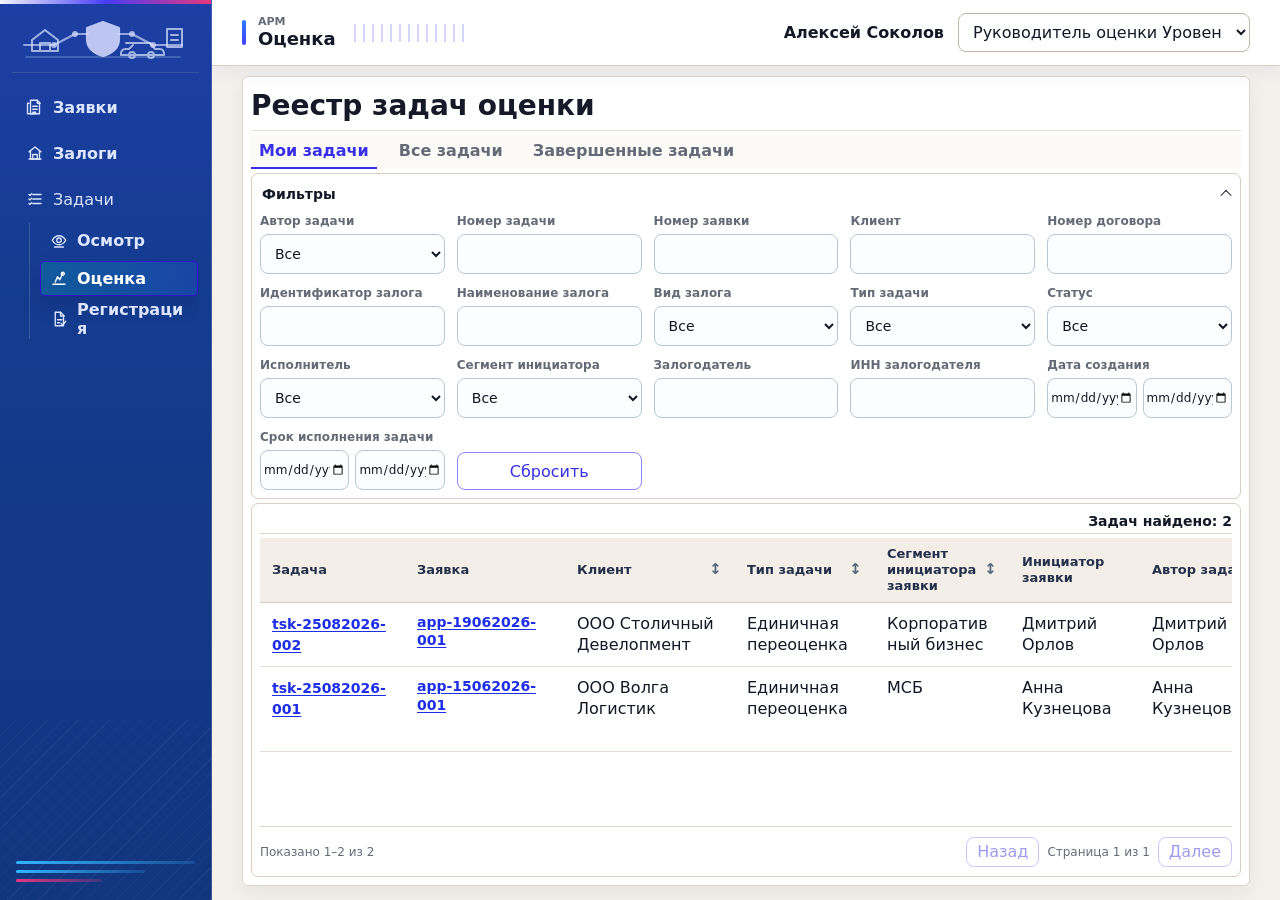
==== Залоговый_модуль/index.html @ 3cc3330a "Update published prototype to current local build" ====
<!doctype html>
<html lang="ru">
<head>
<meta charset="UTF-8">
<meta name="viewport" content="width=device-width, initial-scale=1.0">
<title>Залоговый модуль</title>
<style>
:root {
  --bg: #f4f7fb;
  --surface: #ffffff;
  --surface-soft: #f8fafc;
  --line: #d9e0e7;
  --line-strong: #b8c2cc;
  --text: #172033;
  --muted: #64748b;
  --blue: #2563eb;
  --blue-soft: #dbeafe;
  --green: #15803d;
  --green-soft: #dcfce7;
  --amber: #b45309;
  --amber-soft: #fef3c7;
  --red: #b91c1c;
  --red-soft: #fee2e2;
  --violet: #6d28d9;
  --cyan: #0ea5e9;
  --shadow: 0 10px 24px rgba(15, 23, 42, 0.08);
  font-family: Inter, ui-sans-serif, system-ui, -apple-system, BlinkMacSystemFont, "Segoe UI", sans-serif;
  color: var(--text);
  background: var(--bg);
}

* {
  box-sizing: border-box;
}

body {
  margin: 0;
  min-width: 320px;
  overflow-x: hidden;
  background: var(--bg);
}

button,
input,
select,
textarea {
  font: inherit;
}

button {
  cursor: pointer;
}

.app-shell {
  min-height: 100vh;
}

.topbar {
  position: sticky;
  top: 0;
  z-index: 20;
  display: grid;
  grid-template-columns: minmax(260px, 320px) minmax(320px, 1fr) auto;
  gap: 20px;
  align-items: center;
  min-height: 68px;
  padding: 10px 28px;
  background: var(--surface);
  border-bottom: 1px solid var(--line);
}

.brand {
  display: flex;
  gap: 12px;
  align-items: center;
  padding: 0;
  color: var(--text);
  text-align: left;
  background: transparent;
  border: 0;
}

.brand-mark {
  display: grid;
  width: 40px;
  height: 40px;
  place-items: center;
  color: #fff;
  background: linear-gradient(135deg, #1d4ed8, #2563eb);
  border-radius: 8px;
  font-weight: 800;
}

.brand strong,
.brand small {
  display: block;
}

.brand small,
.hint,
small {
  color: var(--muted);
}

.quick-search {
  display: grid;
  grid-template-columns: minmax(240px, 1fr) auto;
  gap: 8px;
}

.role-box {
  display: flex;
  gap: 10px;
  align-items: center;
  justify-content: flex-end;
}

.role-user {
  max-width: 220px;
  overflow: hidden;
  color: var(--muted);
  text-overflow: ellipsis;
  white-space: nowrap;
}

.main-nav {
  position: sticky;
  top: 68px;
  z-index: 15;
  display: flex;
  gap: 6px;
  padding: 8px 28px;
  overflow-x: auto;
  background: #eef2f6;
  border-bottom: 1px solid var(--line);
}

.main-nav button,
.tabs button,
.breadcrumbs button,
.login-links button,
.link {
  color: var(--muted);
  background: transparent;
  border: 0;
}

.main-nav button {
  min-height: 36px;
  padding: 0 14px;
  border-radius: 8px;
}

.main-nav button.active,
.tabs button.active {
  color: var(--blue);
  background: var(--blue-soft);
}

.main {
  width: min(100%, 1680px);
  margin: 0 auto;
  padding: 18px 28px 48px;
}

.breadcrumbs {
  display: flex;
  gap: 8px;
  align-items: center;
  margin-bottom: 12px;
  color: var(--muted);
  font-size: 13px;
}

.page-header {
  display: flex;
  gap: 16px;
  align-items: flex-start;
  justify-content: space-between;
  margin-bottom: 18px;
}

.page-header h1 {
  margin: 0 0 4px;
  font-size: 26px;
  letter-spacing: 0;
}

.page-header p {
  max-width: 780px;
  margin: 0;
  color: var(--muted);
}

.header-actions,
.inline-actions,
.row-actions {
  display: flex;
  flex-wrap: wrap;
  gap: 8px;
  align-items: center;
  justify-content: flex-end;
}

.btn {
  min-height: 36px;
  padding: 8px 12px;
  color: var(--text);
  background: var(--surface);
  border: 1px solid var(--line-strong);
  border-radius: 8px;
}

.btn:hover,
.main-nav button:hover,
.tabs button:hover,
button.kpi-card:hover,
.legend-list button:hover,
.bar-row:hover {
  border-color: var(--blue);
  box-shadow: 0 0 0 3px rgba(37, 99, 235, 0.12);
}

.btn-primary {
  color: #fff;
  background: var(--blue);
  border-color: var(--blue);
}

.btn-secondary {
  background: var(--surface-soft);
}

.btn-small {
  min-height: 30px;
  padding: 5px 8px;
  font-size: 13px;
}

input,
select,
textarea {
  width: 100%;
  min-height: 36px;
  padding: 8px 10px;
  color: var(--text);
  background: var(--surface);
  border: 1px solid var(--line-strong);
  border-radius: 8px;
}

textarea {
  min-height: 96px;
  resize: vertical;
}

label {
  display: grid;
  gap: 6px;
  color: var(--muted);
  font-size: 13px;
}

label input,
label select,
label textarea {
  color: var(--text);
  font-size: 14px;
}

.panel,
.login-card,
.object-hero,
.mobile-card,
.print-preview,
.error-state,
.empty-state.large,
.success-state {
  background: var(--surface);
  border: 1px solid var(--line);
  border-radius: 8px;
  box-shadow: var(--shadow);
}

.panel {
  padding: 18px;
  margin-bottom: 16px;
}

.panel h2,
.integration-card h2,
.mobile-card h1,
.print-preview h2 {
  margin: 0 0 12px;
  font-size: 18px;
  letter-spacing: 0;
}

.panel h3 {
  margin: 18px 0 10px;
}

.panel-title,
.card-head,
.modal-head {
  display: flex;
  gap: 12px;
  align-items: flex-start;
  justify-content: space-between;
}

.panel-title h2,
.card-head h2,
.modal-head h2 {
  margin: 0;
}

.tabs {
  display: flex;
  gap: 6px;
  margin-bottom: 16px;
  overflow-x: auto;
}

.tabs.wrap {
  flex-wrap: wrap;
  overflow: visible;
}

.tabs button {
  min-height: 36px;
  padding: 8px 12px;
  white-space: nowrap;
  border: 1px solid var(--line);
  border-radius: 8px;
}

.registry-tabs {
  display: grid;
  grid-template-columns: repeat(3, minmax(0, 1fr));
  gap: 10px;
  margin: 0 0 16px;
}

.registry-tabs button {
  display: grid;
  grid-template-columns: minmax(0, 1fr) auto;
  gap: 3px 10px;
  align-items: center;
  min-height: 64px;
  padding: 12px 14px;
  text-align: left;
  background: var(--surface);
}

.registry-tabs button span {
  color: var(--text);
  font-weight: 700;
}

.registry-tabs button small {
  grid-column: 1;
  overflow: hidden;
  text-overflow: ellipsis;
  white-space: nowrap;
}

.registry-tabs button strong {
  grid-row: 1 / span 2;
  grid-column: 2;
  min-width: 34px;
  padding: 4px 8px;
  color: var(--accent-dark);
  text-align: center;
  background: var(--accent-soft);
  border-radius: 999px;
}

.filter-grid,
.form-grid {
  display: grid;
  grid-template-columns: repeat(4, minmax(160px, 1fr));
  gap: 10px;
}

.kpi-grid {
  display: grid;
  grid-template-columns: repeat(5, minmax(160px, 1fr));
  gap: 12px;
  margin-bottom: 16px;
}

.kpi-card {
  display: grid;
  gap: 6px;
  min-height: 86px;
  padding: 14px;
  text-align: left;
  background: var(--surface);
  border: 1px solid var(--line);
  border-radius: 8px;
}

.kpi-card span {
  color: var(--muted);
}

.kpi-card strong {
  font-size: 20px;
  line-height: 1.2;
  overflow-wrap: anywhere;
  letter-spacing: 0;
}

.kpi-card.info {
  border-left: 4px solid var(--blue);
}

.kpi-card.warn {
  border-left: 4px solid var(--amber);
}

.kpi-card.danger {
  border-left: 4px solid var(--red);
}

.registry-kpi-grid {
  margin-bottom: 16px;
}

.registry-analytics {
  margin-bottom: 16px;
  align-items: start;
}

.registry-analytics.equal-height-analytics {
  align-items: stretch;
}

.registry-analytics.equal-height-analytics .chart-panel {
  height: 100%;
}

.kpi-card.active,
.legend-list button.active,
.bar-row.active {
  border-color: var(--accent, var(--blue));
  background: #eff6ff;
  box-shadow: 0 0 0 3px rgba(37, 99, 235, 0.12);
}

.chart-panel .panel-title {
  margin-bottom: 14px;
}

.analytics-grid,
.grid-2,
.integration-grid {
  display: grid;
  grid-template-columns: repeat(2, minmax(0, 1fr));
  gap: 16px;
}

.contract-card-info-grid {
  grid-template-columns: minmax(300px, 0.72fr) minmax(640px, 1.28fr);
}

.contract-card-info-grid > .panel {
  min-width: 0;
}

.contract-participants-panel table {
  min-width: 0;
  table-layout: fixed;
  width: 100%;
}

.contract-participants-panel th,
.contract-participants-panel td {
  padding-right: 10px;
  padding-left: 10px;
  overflow-wrap: anywhere;
}

.contract-participants-panel th:nth-child(1),
.contract-participants-panel td:nth-child(1) {
  width: 16%;
}

.contract-participants-panel th:nth-child(2),
.contract-participants-panel td:nth-child(2) {
  width: 27%;
}

.contract-participants-panel th:nth-child(3),
.contract-participants-panel td:nth-child(3) {
  width: 14%;
}

.contract-participants-panel th:nth-child(4),
.contract-participants-panel td:nth-child(4) {
  width: 18%;
}

.contract-participants-panel th:nth-child(5),
.contract-participants-panel td:nth-child(5) {
  width: 25%;
}

.contract-linked-collaterals-table {
  min-width: 0;
  table-layout: fixed;
}

.contract-linked-collaterals-table th,
.contract-linked-collaterals-table td {
  padding-right: 10px;
  padding-left: 10px;
  overflow-wrap: anywhere;
}

.contract-linked-collaterals-table th:nth-child(1),
.contract-linked-collaterals-table td:nth-child(1) {
  width: 7%;
}

.contract-linked-collaterals-table th:nth-child(2),
.contract-linked-collaterals-table td:nth-child(2) {
  width: 11%;
}

.contract-linked-collaterals-table th:nth-child(3),
.contract-linked-collaterals-table td:nth-child(3) {
  width: 23%;
}

.contract-linked-collaterals-table th:nth-child(4),
.contract-linked-collaterals-table td:nth-child(4) {
  width: 15%;
}

.contract-linked-collaterals-table th:nth-child(5),
.contract-linked-collaterals-table td:nth-child(5),
.contract-linked-collaterals-table th:nth-child(6),
.contract-linked-collaterals-table td:nth-child(6),
.contract-linked-collaterals-table th:nth-child(7),
.contract-linked-collaterals-table td:nth-child(7) {
  width: 12%;
}

.contract-linked-collaterals-table th:nth-child(8),
.contract-linked-collaterals-table td:nth-child(8) {
  width: 8%;
}

.integration-grid {
  grid-template-columns: repeat(3, minmax(280px, 1fr));
}

.chart-panel {
  min-height: 280px;
}

.compact-bar-panel,
.compact-donut-panel {
  min-height: 216px;
}

.donut-row {
  display: grid;
  grid-template-columns: 150px 1fr;
  gap: 18px;
  align-items: center;
}

.donut {
  display: grid;
  width: 146px;
  height: 146px;
  place-items: center;
  border-radius: 50%;
}

.donut span {
  display: grid;
  width: 82px;
  height: 82px;
  place-items: center;
  background: var(--surface);
  border-radius: 50%;
  font-weight: 800;
  padding: 6px;
  text-align: center;
  font-size: 13px;
  line-height: 1.15;
}

.legend-list,
.bar-list,
.doc-list,
.check-list,
.photo-wizard,
.mobile-list {
  display: grid;
  gap: 8px;
}

.legend-list button,
.bar-row,
.doc-row,
.photo-step,
.event-line,
.comment {
  display: grid;
  grid-template-columns: auto 1fr auto;
  gap: 10px;
  align-items: center;
  padding: 10px;
  text-align: left;
  background: var(--surface-soft);
  border: 1px solid var(--line);
  border-radius: 8px;
}

.legend-list i {
  width: 10px;
  height: 10px;
  border-radius: 50%;
}

.bar-row {
  grid-template-columns: 150px 1fr 64px;
  width: 100%;
}

.compact-bar-panel .bar-list {
  gap: 5px;
}

.compact-bar-panel .bar-row {
  grid-template-columns: minmax(150px, .85fr) 1fr auto;
  min-height: 30px;
  padding: 5px 8px;
  gap: 8px;
}

.compact-bar-panel .bar-row strong {
  min-width: 112px;
  text-align: right;
  white-space: nowrap;
}

.bar-row div {
  height: 10px;
  overflow: hidden;
  background: #e2e8f0;
  border-radius: 999px;
}

.bar-row i {
  display: block;
  height: 100%;
  background: linear-gradient(90deg, var(--cyan), var(--blue));
  border-radius: 999px;
}

.compact-donut-panel .panel-title {
  margin-bottom: 10px;
}

.compact-donut-panel .donut-row {
  grid-template-columns: 112px 1fr;
  gap: 14px;
}

.compact-donut-panel .donut {
  width: 108px;
  height: 108px;
}

.compact-donut-panel .donut span {
  width: 62px;
  height: 62px;
  font-size: 12px;
}

.compact-donut-panel .legend-list {
  grid-template-columns: repeat(2, minmax(0, 1fr));
  gap: 6px;
}

.compact-donut-panel .legend-list button {
  min-height: 32px;
  padding: 6px 8px;
  gap: 6px;
}

.compact-donut-panel .legend-list span {
  min-width: 0;
  line-height: 1.15;
}

.compact-donut-panel .legend-list strong {
  white-space: nowrap;
}

.collateral-control-panel {
  min-height: 280px;
}

.collateral-control-grid {
  display: grid;
  gap: 8px;
}

.collateral-control-head,
.collateral-control-row {
  display: grid;
  grid-template-columns: minmax(154px, .95fr) minmax(128px, .8fr) minmax(224px, 1.35fr);
  gap: 10px;
  align-items: center;
}

.collateral-control-head {
  padding: 0 10px;
  color: var(--muted);
  font-size: 11px;
  font-weight: 700;
}

.collateral-control-head span {
  min-width: 0;
  overflow-wrap: anywhere;
}

.collateral-control-row {
  width: 100%;
  min-height: 56px;
  padding: 8px 10px;
  color: var(--text);
  text-align: left;
  background: var(--surface-soft);
  border: 1px solid var(--line);
  border-radius: 8px;
}

.collateral-control-row:hover,
.collateral-control-row.active {
  border-color: var(--cyan);
  box-shadow: 0 0 0 3px rgba(8, 145, 178, 0.12);
}

.collateral-control-row.active {
  background: #ecfeff;
}

.collateral-control-type,
.collateral-control-value {
  display: grid;
  min-width: 0;
  gap: 3px;
}

.collateral-control-type strong,
.collateral-control-value strong {
  overflow-wrap: anywhere;
}

.collateral-control-type small,
.collateral-control-metric small {
  color: var(--muted);
  font-size: 11px;
}

.collateral-control-signals {
  display: grid;
  min-width: 0;
  grid-template-columns: repeat(4, minmax(46px, 1fr));
  gap: 6px;
}

.collateral-control-bar {
  height: 8px;
  overflow: hidden;
  background: #e2e8f0;
  border-radius: 999px;
}

.collateral-control-bar i {
  display: block;
  height: 100%;
  background: linear-gradient(90deg, var(--cyan), var(--blue));
  border-radius: 999px;
}

.collateral-control-row.warning .collateral-control-bar i {
  background: linear-gradient(90deg, var(--amber), var(--cyan));
}

.collateral-control-row.danger .collateral-control-bar i {
  background: linear-gradient(90deg, var(--red), var(--amber));
}

.collateral-control-metric {
  display: grid;
  min-height: 38px;
  align-content: center;
  justify-items: center;
  padding: 4px;
  background: #f8fafc;
  border: 1px solid #e2e8f0;
  border-radius: 7px;
}

.collateral-control-metric strong {
  font-size: 16px;
  line-height: 1;
}

.collateral-control-metric.ok strong {
  color: var(--green);
}

.collateral-control-metric.warning {
  background: #fff7ed;
  border-color: #fed7aa;
}

.collateral-control-metric.warning strong {
  color: #b45309;
}

.collateral-control-metric.danger {
  background: #fef2f2;
  border-color: #fecaca;
}

.collateral-control-metric.danger strong {
  color: var(--red);
}

@media (max-width: 760px) {
  .collateral-control-head {
    display: none;
  }

  .collateral-control-row {
    grid-template-columns: 1fr;
  }

  .collateral-control-signals {
    grid-template-columns: repeat(2, minmax(0, 1fr));
  }
}

.table-panel {
  overflow-x: auto;
}

.table-panel:focus {
  outline: none;
}

.table-panel:focus-visible {
  box-shadow: 0 0 0 3px rgba(37, 99, 235, 0.18), var(--shadow);
}

table {
  width: 100%;
  min-width: 900px;
  border-collapse: collapse;
}

th,
td {
  padding: 10px 12px;
  text-align: left;
  vertical-align: top;
  border-bottom: 1px solid var(--line);
}

th {
  position: sticky;
  top: 0;
  z-index: 1;
  color: #334155;
  font-size: 13px;
  background: #f1f5f9;
}

tfoot td {
  font-weight: 700;
  background: #f8fafc;
}

.contract-analytics-grid {
  display: grid;
  grid-template-columns: repeat(4, minmax(0, 1fr));
  gap: 12px;
  align-items: stretch;
  margin-bottom: 16px;
}

.contract-analytics-grid .chart-panel {
  min-height: 244px;
  margin-bottom: 0;
}

.contract-analytics-grid .panel-title {
  margin-bottom: 10px;
}

.contract-analytics-grid .panel-title h2 {
  font-size: 16px;
}

.contract-analytics-grid .panel-title .hint {
  margin-top: 3px;
  font-size: 12px;
  line-height: 1.25;
}


.contract-analytics-grid .compact-donut-panel {
  display: grid;
  align-content: start;
}

.contract-analytics-grid .compact-donut-panel .donut-row {
  grid-template-columns: 1fr;
  gap: 8px;
  align-items: start;
}

.contract-analytics-grid .compact-donut-panel .donut {
  width: 116px;
  height: 116px;
  margin: 0 auto 2px;
}

.contract-analytics-grid .compact-donut-panel .donut span {
  width: 70px;
  height: 70px;
  padding: 4px;
  font-size: 18px;
  line-height: 1;
}

.contract-analytics-grid .compact-donut-panel .legend-list {
  grid-template-columns: 1fr;
  gap: 5px;
}

.contract-analytics-grid .compact-donut-panel .legend-list button {
  grid-template-columns: 12px minmax(0, 1fr) auto;
  min-height: 30px;
  padding: 5px 7px;
}

.contract-analytics-grid .compact-donut-panel .legend-list span {
  overflow-wrap: anywhere;
  font-size: 12px;
  line-height: 1.15;
}

.contract-analytics-grid .compact-donut-panel .legend-list strong {
  min-width: 18px;
  text-align: right;
  font-size: 12px;
}

.contract-ltv-panel {
  display: grid;
  align-content: start;
}

.ltv-risk-list {
  display: grid;
  gap: 7px;
}

.ltv-risk-row {
  display: grid;
  grid-template-columns: minmax(120px, 1fr) minmax(80px, .85fr) auto;
  gap: 8px;
  align-items: center;
  width: 100%;
  min-height: 36px;
  padding: 7px 8px;
  color: var(--text);
  text-align: left;
  background: #f8fafc;
  border: 1px solid var(--line);
  border-radius: 8px;
}

.ltv-risk-row:hover,
.ltv-risk-row.active {
  border-color: var(--blue);
  box-shadow: 0 0 0 3px rgba(37, 99, 235, 0.12);
}

.ltv-risk-row.active {
  background: #eff6ff;
}

.ltv-risk-row span {
  min-width: 0;
  font-size: 12px;
  font-weight: 700;
  line-height: 1.2;
}

.ltv-risk-row div {
  height: 8px;
  overflow: hidden;
  background: #e2e8f0;
  border-radius: 999px;
}

.ltv-risk-row i {
  display: block;
  height: 100%;
  border-radius: 999px;
}

.ltv-risk-row strong {
  min-width: 24px;
  text-align: right;
}

@media (max-width: 1320px) {
  .contract-analytics-grid {
    grid-template-columns: repeat(2, minmax(0, 1fr));
  }
}

@media (max-width: 760px) {
  .contract-analytics-grid {
    grid-template-columns: 1fr;
  }
}

.contracts-table {
  min-width: 1200px;
  table-layout: fixed;
}

.contracts-table th,
.contracts-table td {
  padding: 8px 9px;
  font-size: 13px;
}

.contracts-table th:nth-child(1),
.contracts-table td:nth-child(1) {
  width: 120px;
}

.contracts-table th:nth-child(2),
.contracts-table td:nth-child(2) {
  width: 190px;
}

.contracts-table th:nth-child(3),
.contracts-table td:nth-child(3) {
  width: 180px;
}

.contracts-table th:nth-child(4),
.contracts-table td:nth-child(4) {
  width: 145px;
}

.contracts-table th:nth-child(5),
.contracts-table td:nth-child(5) {
  width: 165px;
}

.contracts-table th:nth-child(6),
.contracts-table td:nth-child(6) {
  width: 110px;
}

.contracts-table th:nth-child(7),
.contracts-table td:nth-child(7) {
  width: 130px;
}

.contracts-table th:nth-child(8),
.contracts-table td:nth-child(8) {
  width: 150px;
}

.contracts-table td small {
  display: block;
  margin-top: 3px;
  color: var(--muted);
  line-height: 1.25;
}

.table-panel[data-registry-table="applications"] {
  overflow-x: auto;
}

.applications-table {
  min-width: 1643px;
  table-layout: fixed;
}

.applications-table th,
.applications-table td {
  padding: 8px 9px;
  font-size: 13px;
  vertical-align: top;
}

.application-registry-request-cell {
  display: flex;
  align-items: center;
  justify-content: space-between;
  gap: 6px;
  min-width: 0;
}

.application-registry-delete-button {
  flex: 0 0 28px;
  width: 28px;
  height: 28px;
}

.application-registry-delete-button svg {
  width: 15px;
  height: 15px;
  fill: none;
  stroke: currentColor;
  stroke-linecap: round;
  stroke-linejoin: round;
  stroke-width: 1.8;
}

.application-deals-summary {
  display: grid;
  gap: 4px;
  line-height: 1.3;
}

.application-return-notice {
  display: grid;
  gap: 14px;
  margin: 0 0 14px;
  padding: 14px 16px;
  background: #fffaf0;
  border: 1px solid #e7d5b0;
  border-left: 4px solid var(--amber);
  border-radius: 8px;
}

.application-return-notice-heading {
  display: grid;
  grid-template-columns: 30px minmax(0, 1fr);
  gap: 10px;
  align-items: center;
  min-width: 0;
}

.application-return-notice-mark {
  display: grid;
  place-items: center;
  width: 28px;
  height: 28px;
  color: #78530b;
  border: 1px solid #d8b566;
  border-radius: 50%;
  font-weight: 800;
}

.application-return-notice-heading h2 {
  margin: 0;
  font-size: 16px;
  line-height: 1.3;
}

.application-return-notice-heading p {
  margin: 3px 0 0;
  color: var(--muted);
  font-size: 13px;
}

.application-return-notice-details {
  display: grid;
  grid-template-columns: minmax(180px, 0.8fr) minmax(300px, 1.8fr) repeat(2, minmax(120px, 0.7fr));
  gap: 12px 18px;
  align-items: start;
}

.application-return-notice-details > div {
  display: grid;
  gap: 5px;
  min-width: 0;
}

.application-return-list {
  display: grid;
}

.application-return-item {
  display: grid;
  gap: 12px;
  min-width: 0;
  padding: 14px 0;
  border-top: 1px solid #e7d5b0;
}

.application-return-item-heading {
  display: flex;
  align-items: center;
  justify-content: space-between;
  gap: 12px;
  min-width: 0;
}

.application-return-item-heading > div {
  display: flex;
  align-items: baseline;
  flex-wrap: wrap;
  gap: 8px;
  min-width: 0;
}

.application-return-task-type {
  color: var(--muted);
  font-size: 13px;
}

.application-return-response {
  display: grid;
  grid-template-columns: minmax(0, 1fr) auto;
  align-items: end;
  gap: 12px;
}

.application-return-response label {
  display: grid;
  gap: 6px;
  min-width: 0;
  font-size: 13px;
  font-weight: 600;
}

.application-return-response label > span {
  color: var(--text);
}

.application-return-response textarea {
  width: 100%;
  min-height: 64px;
  resize: vertical;
}

.application-return-response .btn {
  white-space: nowrap;
}

.application-return-response-note {
  margin: -4px 0 0;
  color: var(--muted);
  font-size: 12px;
}

.application-return-notice-details span {
  color: var(--muted);
  font-size: 12px;
}

.application-return-notice-details strong,
.application-return-notice-details p {
  margin: 0;
  color: var(--text);
  font-size: 14px;
  line-height: 1.45;
  overflow-wrap: anywhere;
}

.application-return-notice-instruction p {
  white-space: pre-wrap;
}

.application-return-task-link {
  justify-self: start;
  padding: 0;
  font-size: 14px;
  text-align: left;
}

@media (max-width: 1050px) {
  .application-return-notice-details {
    grid-template-columns: repeat(3, minmax(0, 1fr));
  }

  .application-return-notice-instruction {
    grid-column: span 2;
  }

  .application-return-response {
    grid-template-columns: minmax(0, 1fr);
  }

  .application-return-response .btn {
    justify-self: start;
  }
}

@media (max-width: 650px) {
  .application-return-notice {
    padding: 12px;
  }

  .application-return-notice-heading {
    grid-template-columns: 28px minmax(0, 1fr);
  }

  .application-return-notice-details {
    grid-template-columns: 1fr;
    gap: 10px;
  }

  .application-return-notice-instruction {
    grid-column: auto;
  }

  .application-return-item-heading {
    align-items: flex-start;
    flex-direction: column;
  }

  .application-return-response .btn {
    width: 100%;
  }
}

.application-linked-tasks-field {
  display: grid;
  grid-column: 1 / -1;
  gap: 6px;
  color: var(--muted);
  font-size: 13px;
}

.application-linked-tasks-list {
  display: flex;
  flex-wrap: wrap;
  gap: 6px 10px;
  align-items: center;
  min-height: 36px;
  padding: 7px 10px;
  background: #f8fafc;
  border: 1px solid var(--line-strong);
  border-radius: 8px;
}

.application-linked-task-link {
  font-size: 13px;
  font-weight: 750;
}

.application-linked-tasks-table-section {
  display: grid;
  gap: 10px;
  margin-top: 16px;
}

.application-linked-tasks-table-wrap {
  overflow-x: auto;
  border: 1px solid var(--line);
  border-radius: 8px;
}

.application-linked-tasks-table {
  min-width: 840px;
  table-layout: fixed;
}

.application-linked-tasks-table th,
.application-linked-tasks-table td {
  padding: 8px 10px;
  vertical-align: top;
}

.application-linked-tasks-table th:nth-child(1),
.application-linked-tasks-table td:nth-child(1) {
  width: 150px;
}

.application-linked-tasks-table th:nth-child(2),
.application-linked-tasks-table td:nth-child(2) {
  width: 150px;
}

.application-linked-tasks-table th:nth-child(3),
.application-linked-tasks-table td:nth-child(3) {
  width: 170px;
}

.application-linked-tasks-table th:nth-child(4),
.application-linked-tasks-table td:nth-child(4) {
  width: 125px;
}

.application-linked-tasks-table th:nth-child(5),
.application-linked-tasks-table td:nth-child(5) {
  width: 160px;
}

.application-linked-tasks-table th:nth-child(6),
.application-linked-tasks-table td:nth-child(6),
.application-linked-tasks-table th:nth-child(7),
.application-linked-tasks-table td:nth-child(7) {
  width: 120px;
}

.table-panel[data-registry-table="collaterals"] {
  overflow-x: auto;
}

.collaterals-table {
  min-width: 2078px;
  table-layout: fixed;
}

.collaterals-table th,
.collaterals-table td {
  padding: 8px 10px;
  font-size: 13px;
}

.sort-head {
  padding: 0;
  color: #334155;
  background: transparent;
  border: 0;
  font-weight: 700;
}

.registry-sort-button {
  display: flex;
  width: 100%;
  min-width: 0;
  align-items: center;
  justify-content: space-between;
  gap: 5px;
  padding: 0;
  color: inherit;
  background: transparent;
  border: 0;
  cursor: pointer;
  font: inherit;
  line-height: inherit;
  text-align: left;
  white-space: inherit;
}

.registry-sort-button:hover {
  color: var(--accent-dark);
}

.registry-sort-marker {
  flex: 0 0 auto;
  min-width: 15px;
  color: #1d4ed8;
  font-size: 15px;
  font-weight: 900;
  line-height: 1;
  text-align: center;
}

.registry-sort-marker-empty {
  color: #526579;
  opacity: 1;
}

.registry-sort-marker-active {
  color: #1d4ed8;
}

.registry-sort-marker sup {
  margin-left: 1px;
  font-size: 9px;
  line-height: 0;
}

.link {
  padding: 0;
  color: var(--blue);
  text-align: left;
  text-decoration: underline;
  text-underline-offset: 2px;
}

.registry-object-link {
  font-size: 14px;
  font-weight: 800;
}

.contract-number-list {
  display: inline-block;
  max-width: 100%;
  line-height: 1.3;
  white-space: normal;
  overflow-wrap: anywhere;
}

.task-deals-table-wrap {
  margin-top: 12px;
}

.task-deals-table {
  width: 100%;
  min-width: 0;
  table-layout: fixed;
}

.task-deals-table th,
.task-deals-table td {
  padding: 6px 7px;
  font-size: 11px;
  vertical-align: top;
  overflow-wrap: anywhere;
}

.task-deals-table th:nth-child(1),
.task-deals-table td:nth-child(1) {
  width: 130px;
}

.task-deals-table th:nth-child(2),
.task-deals-table td:nth-child(2) {
  width: 88px;
}

.task-deals-table th:nth-child(3),
.task-deals-table td:nth-child(3) {
  width: 86px;
}

.task-deals-table th:nth-child(4),
.task-deals-table td:nth-child(4) {
  width: 104px;
}

.task-deals-table th:nth-child(5),
.task-deals-table td:nth-child(5) {
  width: 52px;
}

.badge {
  display: inline-flex;
  align-items: center;
  min-height: 24px;
  padding: 3px 8px;
  border: 1px solid transparent;
  border-radius: 999px;
  font-size: 12px;
  font-weight: 700;
  white-space: nowrap;
}

.badge-ok {
  color: var(--green);
  background: var(--green-soft);
  border-color: #86efac;
}

.badge-warn {
  color: var(--amber);
  background: var(--amber-soft);
  border-color: #facc15;
}

.badge-danger {
  color: var(--red);
  background: var(--red-soft);
  border-color: #fca5a5;
}

.badge-info {
  color: var(--blue);
  background: var(--blue-soft);
  border-color: #93c5fd;
}

.badge-neutral {
  color: #475569;
  background: #e2e8f0;
  border-color: #cbd5e1;
}

.object-hero {
  display: grid;
  grid-template-columns: minmax(320px, 1fr) minmax(360px, 0.9fr);
  gap: 18px;
  align-items: center;
  padding: 18px;
  margin-bottom: 16px;
}

.object-hero h2 {
  margin: 4px 0 8px;
  font-size: 22px;
  letter-spacing: 0;
}

.object-hero p {
  margin: 0;
  color: var(--muted);
}

.eyebrow {
  color: var(--muted);
  font-size: 12px;
  font-weight: 800;
  letter-spacing: 0.04em;
  text-transform: uppercase;
}

.hero-metrics {
  display: grid;
  grid-template-columns: repeat(3, minmax(0, 1fr));
  gap: 10px;
}

.hero-metrics div,
.score-card {
  display: grid;
  gap: 4px;
  padding: 12px;
  background: var(--surface-soft);
  border: 1px solid var(--line);
  border-radius: 8px;
}

.hero-metrics span,
.score-card span {
  color: var(--muted);
  font-size: 12px;
}

.hero-metrics strong,
.score-card strong {
  font-size: 17px;
}

.collateral-card-header {
  display: grid;
  grid-template-columns: minmax(320px, 1.25fr) minmax(320px, 0.95fr) minmax(250px, 0.65fr);
  gap: 14px;
  align-items: stretch;
  padding: 16px 18px;
  margin-bottom: 16px;
  background: #ffffff;
  border: 1px solid var(--line);
  border-top: 4px solid var(--accent);
  border-radius: 8px;
  box-shadow: var(--shadow);
}

.collateral-header-title,
.collateral-header-details,
.collateral-header-values {
  display: grid;
  gap: 10px;
}

.collateral-header-title {
  align-content: start;
}

.collateral-header-topline {
  display: flex;
  gap: 10px;
  align-items: center;
  justify-content: space-between;
}

.collateral-header-title h2 {
  margin: 0;
  color: var(--text);
  font-size: 22px;
  line-height: 1.2;
}

.collateral-profile-identifier {
  display: block;
  color: var(--accent-dark);
  font-size: 26px;
  font-weight: 800;
  line-height: 1.1;
  overflow-wrap: anywhere;
}

.collateral-header-title p {
  margin: 0;
  color: var(--muted);
  line-height: 1.35;
}

.collateral-header-details {
  grid-template-columns: repeat(2, minmax(0, 1fr));
}

.collateral-header-details span,
.collateral-header-values span {
  display: grid;
  gap: 4px;
  min-height: 58px;
  padding: 10px 12px;
  color: var(--text);
  background: #f8fafc;
  background: var(--surface-soft);
  border: 1px solid var(--line);
  border-radius: 8px;
  font-size: 13px;
  line-height: 1.3;
}

.collateral-header-details strong,
.collateral-header-values strong {
  color: var(--muted);
  font-size: 12px;
}

.collateral-header-values {
  grid-template-columns: 1fr;
}

.collateral-header-values span {
  align-content: center;
  border-color: #bfdbfe;
  background: #eff6ff;
}

.collateral-header-values span {
  font-size: 16px;
  font-weight: 750;
}

.switch-inline {
  display: inline-flex;
  gap: 8px;
  align-items: center;
  color: var(--muted);
  font-size: 13px;
  font-weight: 650;
}

.switch-inline input {
  position: absolute;
  inline-size: 1px;
  block-size: 1px;
  opacity: 0;
}

.switch-inline span {
  position: relative;
  width: 38px;
  height: 22px;
  background: #cbd5e1;
  border-radius: 999px;
  transition: background 0.18s ease;
}

.switch-inline span::after {
  content: "";
  position: absolute;
  top: 3px;
  left: 3px;
  width: 16px;
  height: 16px;
  background: #ffffff;
  border-radius: 999px;
  box-shadow: 0 1px 4px rgba(15, 23, 42, 0.24);
  transition: transform 0.18s ease;
}

.switch-inline input:checked + span {
  background: var(--blue);
}

.switch-inline input:checked + span::after {
  transform: translateX(16px);
}

.switch-inline input:focus-visible + span {
  outline: 2px solid var(--blue);
  outline-offset: 2px;
}

.task-main-info-panel .panel-title {
  margin-bottom: 8px;
  padding-bottom: 6px;
  border-bottom: 1px solid var(--line);
}

.task-main-info-panel {
  padding: 12px;
  margin-bottom: 0;
  background: #ffffff;
}

.task-main-info-modern {
  display: grid;
  grid-template-columns: minmax(0, 1fr);
  gap: 8px;
  align-items: stretch;
}

.task-page-header {
  grid-template-columns: minmax(0, 1fr) max-content;
  margin-bottom: 6px;
}

.task-page-heading {
  display: grid;
  min-width: 0;
  align-content: center;
}

.task-info-grid {
  display: grid;
  grid-template-columns: repeat(4, minmax(0, 1fr));
  gap: 8px;
  min-width: 0;
}

.task-info-field {
  display: grid;
  min-width: 0;
  min-height: 42px;
  align-content: center;
  gap: 4px;
  padding: 5px 0 6px;
  background: transparent;
  border: 0;
  border-bottom: 1px solid #e2e8f0;
  border-radius: 0;
}

.task-info-field span {
  color: var(--muted);
  font-size: 11px;
  line-height: 1.25;
  font-weight: 760;
  letter-spacing: 0.02em;
  text-transform: uppercase;
}

.task-info-field strong {
  display: grid;
  gap: 2px;
  min-width: 0;
  color: #0f172a;
  font-size: 14px;
  font-weight: 740;
  line-height: 1.25;
  overflow-wrap: anywhere;
}

.task-info-field small {
  min-width: 0;
  color: var(--muted);
  font-size: 12px;
  font-weight: 620;
  line-height: 1.25;
  overflow-wrap: anywhere;
}

.task-main-info-hero {
  display: grid;
  grid-template-columns: minmax(248px, .72fr) minmax(0, 1.78fr);
  gap: 14px;
  align-items: stretch;
  padding: 10px;
  background: #ffffff;
  border: 1px solid #d6dee8;
  border-radius: 8px;
}

.task-main-info-keyfacts {
  display: grid;
  grid-template-columns: repeat(5, minmax(0, 1fr));
  column-gap: 12px;
  row-gap: 4px;
  align-content: start;
  min-width: 0;
}

.task-info-field-primary {
  min-height: 100%;
  padding: 10px 12px;
  background: #f8fafc;
  border: 1px solid #aeb8c5;
  border-left: 4px solid #64748b;
  border-radius: 7px;
  box-shadow: inset 0 0 0 1px rgba(15, 23, 42, 0.03);
}

.task-info-field-primary span {
  font-size: 13px;
  letter-spacing: 0.04em;
}

.task-info-field-primary strong {
  font-size: 18px;
  font-weight: 850;
}

.task-main-origin-row {
  display: grid;
  grid-template-columns: minmax(248px, .72fr) minmax(0, 1.78fr);
  gap: 14px;
  align-items: stretch;
  padding: 6px 10px;
  background: #f8fafc;
  border: 1px solid #e2e8f0;
  border-radius: 8px;
  min-width: 0;
}

.task-main-origin-compact {
  display: grid;
  grid-template-columns: repeat(2, minmax(0, 1fr));
  gap: 10px;
  min-width: 0;
}

.task-main-origin-comment {
  display: grid;
  min-width: 0;
}

.task-main-origin-row .task-info-field {
  min-height: 38px;
  padding-top: 3px;
  padding-bottom: 4px;
}

.task-main-origin-row .task-info-field {
  border-bottom-color: transparent;
}

.task-main-comment-fields {
  padding: 0 10px 1px;
}

.task-info-field-wide {
  grid-column: 1 / -1;
}

.task-info-field-wide.task-info-field {
  border-bottom: 0;
}

.task-info-field-comment strong {
  color: #334155;
  font-size: 13px;
  font-weight: 640;
}

.task-info-link {
  justify-self: start;
  min-width: 0;
  padding: 0;
  font: inherit;
  line-height: 1.25;
  text-align: left;
}

.task-main-compact-fields {
  align-content: stretch;
}

.task-application-compact-context {
  grid-column: 1 / -1;
  display: block;
  min-width: 0;
  padding: 0;
  background: #ffffff;
  border: 1px solid #d6dee8;
  border-radius: 8px;
  overflow: hidden;
}

.task-application-compact-head {
  display: flex;
  gap: 8px;
  align-items: center;
  justify-content: flex-start;
  padding: 8px 10px;
  color: #172033;
  cursor: pointer;
  list-style: none;
}

.task-application-compact-head::-webkit-details-marker {
  display: none;
}

.task-application-compact-head strong {
  font-size: 13px;
}

.task-application-compact-chevron {
  display: inline-block;
  width: 9px;
  height: 9px;
  flex: 0 0 auto;
  border-right: 2px solid #64748b;
  border-bottom: 2px solid #64748b;
  transform: rotate(-45deg);
  transition: transform 0.16s ease;
}

.task-application-compact-context[open] .task-application-compact-chevron {
  transform: rotate(45deg);
}

.task-application-compact-title {
  display: grid;
  gap: 2px;
  min-width: 0;
}

.task-application-compact-title small {
  color: #64748b;
  font-size: 12px;
}

.task-application-compact-grid {
  padding: 8px 10px 10px;
  border-top: 1px solid #d6dee8;
}

.task-application-contracts {
  display: grid;
  grid-column: 1 / -1;
  grid-template-columns: minmax(112px, auto) minmax(0, 1fr);
  gap: 8px;
  align-items: center;
  padding: 7px 10px;
  background: #f8fafc;
  border: 1px solid #d6dee8;
  border-radius: 8px;
}

.task-application-contracts > span {
  color: #475569;
  font-size: 11px;
  font-weight: 850;
  letter-spacing: 0.03em;
  text-transform: uppercase;
}

.task-application-contracts > div {
  display: grid;
  gap: 5px;
  min-width: 0;
}

.task-application-contract-row {
  display: grid;
  grid-template-columns: minmax(96px, .82fr) minmax(104px, .9fr) minmax(86px, .7fr) minmax(126px, 1fr) minmax(58px, .42fr);
  gap: 8px;
  align-items: center;
  max-width: 100%;
  min-height: 30px;
  padding: 5px 8px;
  background: #ffffff;
  border: 1px solid #e2e8f0;
  border-radius: 6px;
}

.task-application-contract-row span {
  display: grid;
  gap: 2px;
  align-content: center;
  min-width: 0;
  color: #0f172a;
  font-size: 12px;
  font-weight: 720;
  overflow-wrap: anywhere;
}

.task-application-contract-row em {
  display: block;
  color: #64748b;
  font-size: 10px;
  font-style: normal;
  font-weight: 750;
  line-height: 1.15;
}

.task-application-contract-row strong {
  color: #0f172a;
  font-size: 12px;
  font-weight: 780;
  line-height: 1.25;
  overflow-wrap: anywhere;
}

.task-action-guidance {
  display: block;
  min-width: 0;
}

.task-action-attention {
  display: flex;
  gap: 10px;
  align-items: stretch;
  min-width: 0;
  padding: 6px 9px;
  background: #f8fafc;
  border: 1px solid #d6dee8;
  border-radius: 8px;
}

.task-signals-head {
  display: grid;
  flex: 0 0 136px;
  align-content: center;
  gap: 3px;
  min-width: 0;
  padding-right: 9px;
  border-right: 1px solid #d6dee8;
}

.task-signals-head span {
  color: #334155;
  font-size: 12px;
  font-weight: 780;
  line-height: 1.25;
}

.task-signals-head strong {
  color: #64748b;
  font-size: 11px;
  font-weight: 680;
  line-height: 1.3;
}

.task-signals-list {
  display: grid;
  grid-template-columns: repeat(2, minmax(0, 1fr));
  flex: 1 1 auto;
  gap: 6px 10px;
  align-items: center;
  min-width: 0;
}

.task-action-attention article {
  display: grid;
  align-content: center;
  gap: 3px;
  min-width: 0;
  padding: 2px 0 2px 9px;
  background: transparent;
  border: 0;
  border-left: 2px solid #94a3b8;
}

.task-action-attention article.warning {
  border-left-color: #d97706;
}

.task-action-attention article.danger {
  border-left-color: #b91c1c;
}

.task-action-attention article.info {
  border-left-color: #2563eb;
}

.task-action-attention article strong,
.task-action-attention article small {
  min-width: 0;
  overflow-wrap: anywhere;
}

.task-action-attention article strong {
  color: #0f172a;
  font-size: 12px;
  font-weight: 800;
}

.task-action-attention article small {
  color: #64748b;
  font-size: 11px;
  line-height: 1.25;
}

.task-action-attention.is-empty article {
  border-left-color: #64748b;
}

@media (max-width: 1180px) {
  .task-summary-layout {
    grid-template-columns: minmax(0, 1fr);
  }

  .task-main-info-modern {
    grid-template-columns: minmax(0, 1fr);
  }

  .task-main-client-highlight {
    min-height: 72px;
  }

  .task-application-compact-context {
    grid-template-columns: minmax(0, 1fr);
  }

  .task-application-compact-head {
    display: flex;
    flex-wrap: wrap;
    align-items: center;
  }
}

@media (max-width: 760px) {
  .task-page .page-header,
  .task-page .header-actions,
  .task-header-actions,
  .task-header-actions-row {
    justify-items: stretch;
    justify-content: stretch;
    width: 100%;
  }

  .task-header-actions-row .btn {
    flex: 1 1 140px;
    justify-content: center;
  }

  .task-main-compact-fields,
  .task-application-compact-grid {
    grid-template-columns: minmax(0, 1fr);
  }

  .selected-object-info-grid {
    grid-template-columns: minmax(0, 1fr);
  }
}

.task-card-compact {
  display: grid;
  gap: 12px;
}

.task-summary-layout {
  display: grid;
  grid-template-columns: minmax(0, 1fr) minmax(286px, 330px);
  gap: 10px;
  align-items: stretch;
}

.task-summary-layout > .panel {
  min-width: 0;
}

.task-page .page-header {
  display: grid;
  grid-template-columns: minmax(0, 1fr) max-content;
  grid-template-rows: auto auto;
  grid-template-areas:
    "heading actions"
    "signals actions";
  gap: 6px 16px;
  align-items: stretch;
}

.task-page .page-header > .task-page-heading {
  grid-area: heading;
  min-width: 0;
}

.task-page .page-header > .header-actions {
  grid-area: actions;
  align-self: start;
}

.task-page .page-header > .task-action-guidance {
  grid-area: signals;
  align-self: stretch;
}

.task-page .page-header h1 {
  font-size: 20px;
  line-height: 1.25;
  max-width: 100%;
  overflow: hidden;
  text-overflow: ellipsis;
  white-space: nowrap;
}

.task-page .header-actions {
  width: 100%;
  max-width: none;
  gap: 6px;
  justify-content: flex-end;
  overflow-x: auto;
  overflow-y: hidden;
}

.task-header-actions {
  display: grid;
  gap: 6px;
  justify-items: end;
  width: 100%;
  min-width: 0;
}

.task-header-actions-row {
  display: flex;
  flex-wrap: nowrap;
  gap: 6px;
  align-items: center;
  justify-content: flex-end;
  min-width: 0;
}

.task-header-actions-row .btn {
  white-space: nowrap;
}

.task-header-actions-row:empty {
  display: none;
}

.task-header-actions-route {
  padding-top: 5px;
  border-top: 1px solid #dbe5ef;
}

.task-page .header-actions .btn {
  min-height: 32px;
  padding: 6px 9px;
  font-size: 12px;
  line-height: 1.2;
}

.task-main-info-panel .panel-title h2 {
  font-size: 17px;
  line-height: 1.2;
}

.task-participants-panel {
  display: grid;
  gap: 12px;
  align-content: start;
  padding: 12px;
}

.task-participants-panel section {
  display: grid;
  gap: 10px;
}

.task-participants-panel h2 {
  display: flex;
  gap: 8px;
  align-items: center;
  margin: 0;
  color: #2f343b;
  font-size: 17px;
}

.task-participants-panel h2 span {
  color: #6b7280;
  font-size: 14px;
}

.task-participant-group {
  display: grid;
  gap: 7px;
  padding-top: 8px;
  border-top: 1px solid #e2e8f0;
}

.task-participant-group > span {
  color: #334155;
  font-size: 13px;
  font-weight: 800;
}

.task-person-chip-list {
  display: flex;
  flex-wrap: wrap;
  gap: 6px;
  min-width: 0;
}

.person-chip {
  display: inline-flex;
  max-width: 100%;
  min-height: 30px;
  align-items: center;
  gap: 5px;
  padding: 3px 7px 3px 4px;
  color: #1f2937;
  font-weight: 650;
  line-height: 1.2;
  background: #ffffff;
  border: 1px solid #c7d0dc;
  border-radius: 999px;
}

.person-chip i {
  display: inline-grid;
  width: 23px;
  height: 23px;
  place-items: center;
  color: #ffffff;
  font-size: 11px;
  font-style: normal;
  font-weight: 850;
  border-radius: 999px;
}

.person-chip span {
  min-width: 0;
  overflow-wrap: anywhere;
}

.person-chip b {
  color: #1f2937;
  font-size: 18px;
  font-weight: 400;
  line-height: 1;
}

.person-chip-remove {
  display: inline-grid;
  width: 18px;
  height: 18px;
  place-items: center;
  padding: 0;
  color: #1f2937;
  font-size: 18px;
  line-height: 1;
  background: transparent;
  border: 0;
  cursor: pointer;
}

.person-chip-remove:hover,
.person-chip-remove:focus-visible {
  color: #b91c1c;
}

.task-add-participant {
  justify-self: start;
  margin-top: 4px;
  padding: 0;
  color: #4f46e5;
  font-size: 15px;
  font-weight: 650;
  background: transparent;
  border: 0;
  cursor: pointer;
}

.task-add-participant:hover,
.task-add-participant:focus-visible {
  color: #3730a3;
  text-decoration: underline;
}

.person-chip-brown i {
  background: #8b5e53;
}

.person-chip-violet i {
  background: #6d3bbd;
}

.person-chip-cyan i {
  background: #0ea5b7;
}

.person-chip-green i {
  background: #16845b;
}

.person-chip-blue i {
  background: #2563eb;
}

.person-chip-slate i {
  background: #475569;
}

.empty-inline {
  color: var(--muted);
  font-size: 13px;
}

.task-card-compact .panel {
  padding: 12px;
  margin-bottom: 0;
}

.task-card-compact .panel h2 {
  margin-bottom: 8px;
  font-size: 17px;
}

.task-card-compact .panel-title {
  gap: 10px;
}

.task-card-compact .info-grid {
  gap: 8px;
}

.task-card-compact .info-grid div {
  min-height: 44px;
  padding: 8px 9px;
}

.task-route-inline {
  grid-column: auto;
}

.task-route-inline strong {
  overflow: hidden;
  text-overflow: ellipsis;
  white-space: nowrap;
}

.selected-object-info-grid {
  display: grid;
  grid-template-columns: repeat(4, minmax(0, 1fr));
  gap: 8px;
}

.selected-object-info-field {
  display: grid;
  min-width: 0;
  min-height: 52px;
  align-content: center;
  gap: 3px;
  padding: 8px 10px;
  background: #f8fafc;
  border: 1px solid #dbe5ef;
  border-radius: 8px;
}

.selected-object-info-field dt {
  color: var(--muted);
  font-size: 12px;
  font-weight: 700;
}

.selected-object-info-field dd {
  min-width: 0;
  margin: 0;
  color: #0f172a;
  font-weight: 800;
  overflow-wrap: anywhere;
}

.selected-object-collateral-select {
  width: 100%;
  min-width: 0;
  min-height: 36px;
  padding: 5px 30px 5px 8px;
  color: #0f172a;
  font: inherit;
  font-size: 14px;
  font-weight: 800;
  background: #fff;
  border: 1px solid #cbd5e1;
  border-radius: 6px;
}

.selected-object-collateral-select:focus-visible {
  outline: 2px solid var(--accent);
  outline-offset: 2px;
}

.task-card-tabs-panel {
  display: grid;
  gap: 10px;
  min-width: 0;
}

.task-card-tabs {
  position: sticky;
  top: 76px;
  z-index: 4;
  margin: 0;
  padding: 8px;
  background: rgba(248, 250, 252, 0.96);
  border: 1px solid #dbe5ef;
  border-radius: 10px;
  box-shadow: 0 8px 22px rgba(15, 23, 42, 0.08);
  backdrop-filter: blur(10px);
}

.task-card-tab-content {
  display: grid;
  gap: 10px;
  min-width: 0;
}

.task-card-tab-content .task-detail-main {
  min-width: 0;
}

.task-detail-layout-tabbed {
  margin: 0;
}

.task-tab-main,
.task-tab-object,
.task-tab-conclusion,
.task-tab-history {
  display: grid;
  gap: 10px;
}

.task-top-layout {
  display: grid;
  grid-template-columns: minmax(0, 1fr) minmax(300px, 340px);
  gap: 12px;
  align-items: stretch;
}

.task-top-layout > section {
  min-width: 0;
}

.task-top-layout > .task-route-panel {
  display: grid;
  grid-template-rows: auto minmax(0, 1fr) auto;
  gap: 8px;
  position: relative;
  overflow: hidden;
  color: var(--text);
  background: var(--surface);
  border-color: var(--line);
  border-left: 1px solid var(--line);
  box-shadow: 0 8px 22px rgba(28, 35, 50, 0.07);
}

.task-top-layout > .task-route-panel::before {
  display: none;
}

.task-top-layout > .task-route-panel h2 {
  color: var(--text);
}

.task-top-layout > .task-route-panel .timeline {
  align-content: start;
  margin-bottom: 0;
}

.task-top-layout > .task-route-panel .timeline span {
  padding: 7px 8px;
  color: #0f3b63;
  font-weight: 750;
  background: #eef7ff;
  border: 1px solid #bfdbfe;
  border-radius: 8px;
}

.task-top-layout > .task-route-panel .timeline span:first-child {
  color: #0f3b63;
  background: #eef7ff;
  border-color: #bfdbfe;
  box-shadow: none;
}

.task-top-layout > .task-route-panel .route-actions {
  align-self: end;
  padding-top: 8px;
  border-top: 1px solid var(--line);
}

.task-top-layout > .task-route-panel .btn {
  justify-content: center;
  width: 100%;
}

@media (max-width: 980px) {
  .selected-object-info-grid {
    grid-template-columns: repeat(2, minmax(0, 1fr));
  }

  .task-top-layout {
    grid-template-columns: minmax(0, 1fr);
  }

  .task-top-layout .task-main-info-modern,
  .task-top-layout .task-application-compact-grid {
    grid-template-columns: repeat(2, minmax(0, 1fr));
  }

  .task-top-layout .task-main-client-highlight,
  .task-top-layout .task-application-compact-context {
    grid-column: 1 / -1;
  }
}

@media (max-width: 560px) {
  .task-route-inline {
    grid-column: auto;
  }

  .task-card-tabs {
    position: static;
  }

  .task-top-layout .task-main-info-modern,
  .task-top-layout .task-main-compact-fields,
  .task-top-layout .task-application-compact-grid {
    grid-template-columns: minmax(0, 1fr);
  }
}

@media (max-width: 1180px) {
  .task-page .page-header {
    grid-template-columns: minmax(0, 1fr);
    grid-template-rows: auto auto auto;
    grid-template-areas:
      "heading"
      "signals"
      "actions";
    gap: 8px;
  }

  .task-summary-layout {
    grid-template-columns: minmax(0, 1fr);
  }

  .task-main-info-modern {
    grid-template-columns: minmax(0, 1fr);
  }

  .task-info-grid,
  .task-main-info-keyfacts,
  .task-application-compact-grid,
  .task-application-compact-context {
    grid-template-columns: repeat(2, minmax(0, 1fr));
  }

  .task-main-info-keyfacts {
    grid-template-columns: repeat(3, minmax(0, 1fr));
  }

  .task-application-compact-head {
    display: flex;
    flex-wrap: wrap;
    align-items: center;
  }
}

@media (max-width: 980px) {
  .task-main-info-hero {
    grid-template-columns: minmax(0, 1fr);
  }

  .selected-object-info-grid {
    grid-template-columns: repeat(2, minmax(0, 1fr));
  }
}

@media (max-width: 760px) {
  .task-page .page-header,
  .task-page .header-actions,
  .task-header-actions,
  .task-header-actions-row {
    justify-items: stretch;
    justify-content: stretch;
    width: 100%;
  }

  .task-header-actions-row .btn {
    flex: 1 1 140px;
    justify-content: center;
  }

  .task-main-info-hero,
  .task-main-info-keyfacts,
  .task-main-origin-row,
  .task-main-origin-compact,
  .task-main-compact-fields,
  .task-application-compact-grid,
  .selected-object-info-grid,
  .task-signals-list {
    grid-template-columns: minmax(0, 1fr);
  }

  .task-action-attention {
    flex-direction: column;
    gap: 6px;
  }

  .task-signals-head {
    flex: 0 0 auto;
    width: 100%;
    padding: 0 0 5px;
    border-right: 0;
    border-bottom: 1px solid #d6dee8;
  }

  .task-signals-list {
    width: 100%;
  }
}

.task-detail-layout {
  display: grid;
  grid-template-columns: minmax(0, 1fr) minmax(330px, 360px);
  gap: 12px;
  align-items: start;
}

.task-card-revaluation .task-detail-layout,
.task-card-inspection .task-detail-layout {
  grid-template-columns: minmax(0, 1fr) minmax(330px, 360px);
}

.task-detail-main,
.task-detail-sidebar {
  display: grid;
  gap: 10px;
  align-content: start;
}

.task-detail-sidebar {
  padding: 10px;
  background: #f1f5f9;
  border: 1px solid #d6e1ec;
  border-radius: 10px;
}

.task-detail-main > section,
.task-detail-sidebar > section {
  min-width: 0;
}

.task-detail-main .grid-2,
.task-detail-main .monitoring-task-layout,
.task-detail-main .revaluation-layout {
  gap: 10px;
  margin-bottom: 0;
}

.task-detail-main .grid-2 > .panel,
.task-detail-main .monitoring-task-layout .panel,
.task-detail-main .revaluation-layout .panel {
  margin-bottom: 0;
}

.task-detail-main .task-collateral-description .info-grid {
  grid-template-columns: repeat(3, minmax(0, 1fr));
}

.task-detail-sidebar .info-grid {
  grid-template-columns: 1fr;
}

.task-detail-sidebar .panel {
  background: #fff;
  border-color: #d6e1ec;
  box-shadow: none;
}

.task-card-revaluation .task-detail-sidebar .panel,
.task-card-inspection .task-detail-sidebar .panel {
  padding: 12px;
}

.task-card-revaluation .task-detail-sidebar .info-grid,
.task-card-inspection .task-detail-sidebar .info-grid {
  gap: 8px;
}

.task-card-revaluation .task-detail-sidebar .info-grid div,
.task-card-inspection .task-detail-sidebar .info-grid div {
  min-height: 48px;
  padding: 8px 9px;
}

.task-main-metrics {
  grid-template-columns: repeat(5, minmax(132px, 1fr));
  gap: 7px;
}

.task-main-info-panel .hero-metrics div {
  min-height: 54px;
  padding: 8px 9px;
}

.task-main-result {
  margin: 8px 0 0;
  color: var(--muted);
  line-height: 1.45;
}

.task-specific-form {
  display: grid;
  gap: 10px;
}

.task-two-columns {
  display: grid;
  grid-template-columns: repeat(2, minmax(0, 1fr));
  gap: 14px;
  align-items: start;
}

.inspection-task-grid {
  display: grid;
  grid-template-columns: 1fr;
  gap: 10px;
  align-items: start;
}

.inspection-primary-column,
.inspection-secondary-column {
  display: grid;
  gap: 10px;
  min-width: 0;
  align-content: start;
}

.revaluation-columns {
  display: grid;
  grid-template-columns: 1fr;
  gap: 10px;
  align-items: start;
}

.revaluation-column {
  display: grid;
  gap: 10px;
  min-width: 0;
  align-content: start;
}

.revaluation-column .collateral-tab-view {
  gap: 12px;
}

.revaluation-column .tab-summary-card {
  grid-template-columns: 1fr;
}

.revaluation-column .external-summary-meta {
  min-width: 0;
  grid-template-columns: repeat(2, minmax(0, 1fr));
}

.task-form-panel {
  min-width: 0;
}

.task-form-grid {
  display: grid;
  grid-template-columns: repeat(3, minmax(150px, 1fr));
  gap: 8px;
}

.task-form-grid.compact {
  grid-template-columns: repeat(3, minmax(150px, 1fr));
}

.inspection-visit-actions {
  display: flex;
  flex-wrap: wrap;
  gap: 8px 12px;
  align-items: center;
  margin-top: 10px;
  padding-top: 10px;
  border-top: 1px solid var(--line);
}

.inspection-visit-actions span {
  color: var(--muted);
  font-size: 13px;
  font-weight: 700;
}

.task-field {
  min-width: 0;
  color: var(--muted);
  font-size: 12px;
  font-weight: 600;
}

.task-field.wide {
  grid-column: 1 / -1;
}

.task-field.full-span {
  grid-column: 1 / -1;
}

.task-field input,
.task-field select,
.task-field textarea {
  margin-top: 4px;
  font-size: 13px;
}

.task-field textarea {
  min-height: 86px;
}

.task-field-label {
  display: block;
}

.task-multi-select {
  position: relative;
  margin-top: 4px;
}

.task-multi-select summary {
  display: flex;
  align-items: center;
  min-height: 36px;
  padding: 8px 34px 8px 10px;
  overflow: hidden;
  color: var(--text);
  background: #ffffff;
  border: 1px solid var(--line);
  border-radius: 6px;
  cursor: pointer;
  font-size: 13px;
  line-height: 1.25;
  text-overflow: ellipsis;
  white-space: nowrap;
}

.task-multi-select summary::-webkit-details-marker {
  display: none;
}

.task-multi-select summary::after {
  position: absolute;
  right: 11px;
  content: "▾";
  color: var(--muted);
  font-size: 12px;
}

.task-multi-select[open] summary {
  border-color: var(--accent);
  box-shadow: 0 0 0 3px rgba(37, 99, 235, 0.12);
}

.task-multi-select-options {
  position: absolute;
  z-index: 15;
  display: grid;
  gap: 4px;
  width: min(360px, 100%);
  max-height: 240px;
  margin-top: 4px;
  padding: 8px;
  overflow-y: auto;
  background: #ffffff;
  border: 1px solid var(--line);
  border-radius: 6px;
  box-shadow: 0 14px 30px rgba(15, 23, 42, 0.16);
}

.task-multi-select-options label {
  display: grid;
  grid-template-columns: 18px minmax(0, 1fr);
  gap: 7px;
  align-items: start;
  padding: 6px 7px;
  color: var(--text);
  border-radius: 5px;
  font-size: 13px;
}

.task-multi-select-options label:hover {
  background: #f4f7fb;
}

.task-multi-select-options input {
  width: 15px;
  height: 15px;
  margin: 1px 0 0;
}

.valuation-inspection-problems {
  display: grid;
  gap: 8px;
  margin-top: 12px;
}

.valuation-inspection-problems-head {
  display: flex;
  gap: 10px;
  align-items: center;
  justify-content: space-between;
  min-width: 0;
}

.valuation-inspection-problems-head strong {
  color: var(--text);
}

.valuation-inspection-problems td small {
  display: block;
  margin-top: 4px;
  color: var(--muted);
  line-height: 1.25;
}

.inspection-checklist-grid,
.risk-factor-grid {
  display: grid;
  grid-template-columns: 1fr;
  gap: 12px;
}

.inspection-checklist-group,
.risk-factor-group {
  display: grid;
  gap: 8px;
  padding: 12px;
  background: #f8fafc;
  border: 1px solid #d9e0e7;
  border-radius: 8px;
}

.inspection-checklist-group h3,
.risk-factor-group h3 {
  margin: 0;
  color: var(--text);
  font-size: 14px;
}

.inspection-factor-group-head {
  display: flex;
  gap: 10px;
  align-items: flex-start;
  justify-content: space-between;
}

.inspection-factor-group-head div {
  display: grid;
  min-width: 72px;
  padding: 6px 8px;
  text-align: right;
  background: #eff6ff;
  border: 1px solid #bfdbfe;
  border-radius: 7px;
}

.inspection-factor-group-head .risk-group-metrics {
  display: flex;
  gap: 8px;
  min-width: 0;
  padding: 0;
  background: transparent;
  border: 0;
}

.inspection-factor-group-head .risk-group-metrics div {
  min-width: 78px;
}

.inspection-factor-group-head span {
  color: var(--muted);
  font-size: 11px;
  font-weight: 650;
}

.inspection-factor-group-head strong {
  color: var(--accent-dark);
  font-size: 16px;
}

.inspection-checklist-items,
.risk-factor-items {
  display: grid;
  grid-template-columns: repeat(2, minmax(0, 1fr));
  gap: 8px;
}

.inspection-check-row {
  display: grid;
  grid-template-columns: minmax(0, 1fr) 74px;
  grid-template-areas:
    "factor score"
    "control control";
  gap: 8px;
  align-items: start;
  min-width: 0;
  padding: 8px;
  background: #ffffff;
  border: 1px solid #d9e0e7;
  border-radius: 8px;
}

.inspection-check-row span {
  color: var(--text);
  font-size: 13px;
  font-weight: 650;
}

.inspection-check-row select,
.inspection-check-row input {
  grid-area: control;
  width: 100%;
  min-width: 0;
  min-height: 34px;
  font-size: 13px;
}

.inspection-factor-name {
  grid-area: factor;
  display: grid;
  gap: 2px;
  min-width: 0;
}

.inspection-factor-name strong {
  color: var(--text);
  font-size: 13px;
  line-height: 1.25;
}

.planned-control-table select,
.planned-control-table input {
  width: 100%;
  min-width: 0;
}

.planned-control-table th:first-child,
.planned-control-table td:first-child {
  min-width: 180px;
}

.unified-control-schedule small {
  display: block;
  margin-top: 4px;
  color: var(--muted);
  font-size: 12px;
  line-height: 1.35;
}

.inspection-factor-meta {
  display: block;
  color: var(--muted);
  font-size: 11px;
  font-weight: 500;
  line-height: 1.35;
}

.inspection-factor-name span {
  color: var(--muted);
  font-size: 10px;
  font-weight: 700;
}

.contact-persons-panel,
.inspection-contacts-panel {
  gap: 12px;
}

.contact-persons-table-wrap,
.inspection-contacts-table-wrap {
  margin-top: 4px;
}

.contact-persons-table-wrap table,
.inspection-contacts-table-wrap table {
  min-width: 0;
  width: 100%;
  table-layout: fixed;
}

.contact-persons-table-wrap table {
  min-width: 920px;
}

.application-contacts-table-wrap table {
  min-width: 1180px;
}

.contact-person-col-role {
  width: 16%;
}

.contact-person-col-name {
  width: 24%;
}

.contact-person-col-phone {
  width: 17%;
}

.contact-person-col-binding {
  width: 260px;
}

.contact-person-col-comment {
  width: 25%;
}

.contact-person-col-call-date {
  width: 150px;
}

.contact-person-col-action {
  width: 44px;
}

.contact-persons-table-wrap th,
.contact-persons-table-wrap td {
  vertical-align: top;
}

.contact-persons-table-wrap th:last-child,
.contact-persons-table-wrap td:last-child {
  text-align: center;
}

.contact-persons-table-wrap input,
.contact-persons-table-wrap select,
.contact-persons-table-wrap textarea,
.inspection-contacts-table-wrap input {
  width: 100%;
  min-width: 0;
  min-height: 32px;
  font-size: 13px;
}

.contact-persons-table-wrap textarea {
  resize: vertical;
  min-height: 58px;
  line-height: 1.35;
}

.contact-person-call-date-input {
  font-variant-numeric: tabular-nums;
}

.application-contacts-panel {
  margin-top: 14px;
}

.application-contacts-table-wrap {
  overflow-x: auto;
}

.application-contact-apply-select {
  color: var(--accent-dark);
  background-color: #eff6ff;
  border-color: #bfdbfe;
  font-weight: 700;
}

.inspection-factor-score {
  grid-area: score;
  display: grid;
  gap: 1px;
  justify-items: end;
  padding: 6px 7px;
  background: #f8fafc;
  border: 1px solid #d9e0e7;
  border-radius: 7px;
}

.inspection-factor-score strong {
  color: var(--accent-dark);
  font-size: 16px;
  line-height: 1;
}

.inspection-factor-score span {
  color: var(--muted);
  font-size: 10px;
  font-weight: 650;
}

.method-table-wrap {
  margin-top: 10px;
  overflow-x: auto;
  border: 1px solid var(--line);
  border-radius: 8px;
}

.method-table {
  width: 100%;
  min-width: 0;
  table-layout: fixed;
}

.method-table th:first-child,
.method-table td:first-child {
  width: 150px;
  background: #f8fafc;
  font-weight: 700;
}

.method-table input {
  min-width: 0;
  min-height: 34px;
  font-size: 13px;
}

.valuation-weighted-result {
  display: grid;
  gap: 6px;
  margin-top: 12px;
  max-width: 360px;
  color: var(--muted);
  font-size: 12px;
  font-weight: 700;
}

.valuation-weighted-result input {
  min-height: 40px;
  color: var(--text);
  background: #eef3f8;
  font-size: 15px;
  font-weight: 800;
}

.risk-assessment-panel .panel-title,
.valuation-value-panel .panel-title {
  align-items: flex-start;
}

.risk-factor-group label {
  display: grid;
  gap: 5px;
  color: var(--muted);
  font-size: 12px;
  font-weight: 650;
}

.risk-factor-group select {
  font-size: 13px;
}

.valuation-risk-summary {
  display: grid;
  grid-template-columns: repeat(3, minmax(160px, 1fr));
  gap: 10px;
  margin-bottom: 12px;
}

.valuation-risk-summary div {
  min-height: 58px;
  padding: 10px 12px;
  background: #f8fafc;
  border: 1px solid #d9e0e7;
  border-radius: 8px;
}

.valuation-risk-summary span {
  display: block;
  margin-bottom: 5px;
  color: var(--muted);
  font-size: 12px;
}

.valuation-risk-summary strong {
  color: var(--text);
  font-size: 15px;
}

.valuation-formula-grid {
  display: grid;
  grid-template-columns: repeat(3, minmax(160px, 1fr));
  gap: 10px;
  margin-bottom: 12px;
}

.valuation-formula-grid div {
  min-height: 64px;
  padding: 10px 12px;
  background: #fffaf0;
  border: 1px solid #f3d587;
  border-radius: 8px;
}

.valuation-formula-grid span {
  display: block;
  margin-bottom: 5px;
  color: var(--muted);
  font-size: 12px;
}

.valuation-formula-grid strong {
  color: var(--text);
  font-size: 16px;
}

.info-grid {
  display: grid;
  grid-template-columns: repeat(2, minmax(0, 1fr));
  gap: 10px;
  margin: 0;
}

.info-grid div {
  min-height: 58px;
  padding: 10px;
  background: var(--surface-soft);
  border: 1px solid var(--line);
  border-radius: 8px;
}

.info-grid dt {
  margin-bottom: 4px;
  color: var(--muted);
  font-size: 12px;
}

.info-grid dd {
  margin: 0;
  overflow-wrap: anywhere;
  font-weight: 650;
}

.risk-panel {
  display: grid;
  grid-template-columns: repeat(4, minmax(140px, 1fr));
  gap: 10px;
  margin-bottom: 12px;
}

.risk-item {
  display: grid;
  min-height: 76px;
  padding: 10px;
  text-align: left;
  background: var(--surface-soft);
  border: 1px solid var(--line);
  border-radius: 8px;
}

.risk-item.ok {
  border-left: 4px solid var(--green);
}

.risk-item.warn {
  border-left: 4px solid var(--amber);
}

.risk-item.critical {
  border-left: 4px solid var(--red);
}

.doc-row {
  grid-template-columns: minmax(220px, 1fr) auto auto;
}

.doc-row span,
.event-line small,
.comment span,
.photo-step span {
  display: block;
  color: var(--muted);
  font-size: 12px;
}

.photo-grid {
  display: grid;
  grid-template-columns: repeat(4, minmax(100px, 1fr));
  gap: 8px;
  margin-top: 12px;
}

.photo-tile {
  display: grid;
  min-height: 90px;
  align-content: center;
  gap: 6px;
  padding: 12px;
  background: #eef2f6;
  border: 1px dashed var(--line-strong);
  border-radius: 8px;
}

.photo-tile.done {
  background: var(--green-soft);
  border-style: solid;
}

.collateral-photo-panel {
  min-width: 0;
}

.collateral-photo-table th,
.collateral-photo-table td {
  vertical-align: middle;
}

.collateral-photo-table td:last-child {
  width: 120px;
  text-align: right;
}

.collateral-photo-list {
  display: grid;
  gap: 8px;
}

.collateral-photo-row {
  display: grid;
  grid-template-columns: 42px minmax(0, 1fr) auto;
  gap: 10px;
  align-items: center;
  padding: 10px;
  background: var(--surface-soft);
  border: 1px solid var(--line);
  border-radius: 8px;
}

.collateral-photo-row.done {
  background: var(--green-soft);
  border-color: rgba(21, 128, 61, 0.35);
}

.collateral-photo-row.missing {
  border-style: dashed;
}

.collateral-photo-row span {
  display: block;
  margin-top: 2px;
  color: var(--muted);
  font-size: 12px;
}

.photo-shot-icon {
  display: grid;
  width: 34px;
  height: 34px;
  place-items: center;
  color: var(--muted);
  background: #fff;
  border: 1px solid var(--line);
  border-radius: 8px;
  font-size: 11px;
  font-weight: 800;
}

.collateral-photo-row.done .photo-shot-icon {
  color: var(--green);
  border-color: rgba(21, 128, 61, 0.45);
}

.collateral-photo-actions {
  display: flex;
  gap: 8px;
  align-items: center;
  justify-content: flex-end;
}

.mobile-inspection-results-panel {
  min-width: 0;
}

.mobile-inspection-results {
  display: grid;
  gap: 10px;
}

.mobile-result-card {
  display: grid;
  gap: 10px;
  padding: 12px;
  background: #f8fafc;
  border: 1px solid #d9e0e7;
  border-radius: 8px;
}

.mobile-result-head {
  display: grid;
  grid-template-columns: minmax(0, 1fr) auto;
  gap: 12px;
  align-items: start;
}

.mobile-result-head strong,
.mobile-result-head span {
  display: block;
}

.mobile-result-head span {
  margin-top: 3px;
  color: var(--muted);
  font-size: 12px;
}

.mobile-result-meta {
  display: grid;
  grid-template-columns: repeat(3, minmax(0, 1fr));
  gap: 8px;
}

.mobile-result-meta div {
  min-width: 0;
  padding: 8px;
  background: #fff;
  border: 1px solid var(--line);
  border-radius: 8px;
}

.mobile-result-meta span,
.mobile-photo-chip {
  color: var(--muted);
  font-size: 12px;
}

.mobile-result-meta strong {
  display: block;
  margin-top: 3px;
  overflow-wrap: anywhere;
}

.mobile-result-photos {
  display: flex;
  flex-wrap: wrap;
  gap: 6px;
}

.mobile-photo-chip {
  padding: 5px 8px;
  background: #fff;
  border: 1px dashed var(--line-strong);
  border-radius: 999px;
}

.mobile-photo-chip.done {
  color: var(--green);
  background: var(--green-soft);
  border-style: solid;
  border-color: rgba(21, 128, 61, 0.35);
}

.file-button {
  cursor: pointer;
}

.file-button input {
  display: none;
}

.check-list label {
  display: flex;
  flex-direction: row;
  gap: 8px;
  align-items: center;
  padding: 10px;
  color: var(--text);
  background: var(--surface-soft);
  border: 1px solid var(--line);
  border-radius: 8px;
}

.check-list input {
  width: 18px;
  min-height: 18px;
}

.timeline {
  display: flex;
  flex-wrap: wrap;
  gap: 8px;
  margin-bottom: 14px;
}

.timeline span {
  padding: 8px 10px;
  background: var(--blue-soft);
  border: 1px solid #93c5fd;
  border-radius: 999px;
  color: var(--blue);
  font-weight: 700;
}

.stepper {
  display: flex;
  flex-wrap: wrap;
  gap: 8px;
  margin-bottom: 16px;
}

.stepper span {
  padding: 8px 10px;
  background: var(--surface);
  border: 1px solid var(--line);
  border-radius: 8px;
}

.stepper .done {
  color: var(--green);
  background: var(--green-soft);
}

.stepper .active {
  color: var(--blue);
  background: var(--blue-soft);
}

.integration-card {
  display: grid;
  gap: 12px;
  padding: 18px;
  background: var(--surface);
  border: 1px solid var(--line);
  border-radius: 8px;
  box-shadow: var(--shadow);
}

.modal-backdrop {
  position: fixed;
  inset: 0;
  z-index: 50;
  display: grid;
  place-items: center;
  padding: 20px;
  background: rgba(15, 23, 42, 0.42);
}

.modal {
  width: min(520px, 100%);
  max-height: 86vh;
  padding: 18px;
  overflow: auto;
  background: var(--surface);
  border-radius: 8px;
  box-shadow: 0 24px 80px rgba(15, 23, 42, 0.24);
}

.modal.wide {
  width: min(1180px, 100%);
}

.import-preview-table {
  min-width: 2600px;
  font-size: 12px;
}

.toast-stack {
  position: fixed;
  right: 22px;
  bottom: 22px;
  z-index: 60;
  display: grid;
  gap: 10px;
  width: min(360px, calc(100vw - 32px));
}

.toast {
  display: grid;
  gap: 4px;
  padding: 12px 14px;
  background: var(--surface);
  border: 1px solid var(--line);
  border-left: 4px solid var(--green);
  border-radius: 8px;
  box-shadow: var(--shadow);
}

.toast.warn {
  border-left-color: var(--amber);
}

.toast.danger {
  border-left-color: var(--red);
}

.toast span {
  color: var(--muted);
  font-size: 13px;
}

.empty-state,
.error-state,
.success-state {
  display: grid;
  place-items: center;
  gap: 8px;
  min-height: 190px;
  padding: 28px;
  text-align: center;
}

.empty-state h2,
.empty-state h1,
.error-state h2,
.success-state h1 {
  margin: 0;
}

.empty-state p,
.error-state p,
.success-state p {
  max-width: 620px;
  margin: 0;
  color: var(--muted);
}

.skeleton-grid {
  display: grid;
  grid-template-columns: repeat(3, 1fr);
  gap: 12px;
}

.skeleton {
  min-height: 110px;
  overflow: hidden;
  background: linear-gradient(90deg, #e2e8f0, #f8fafc, #e2e8f0);
  background-size: 200% 100%;
  border-radius: 8px;
  animation: shimmer 1.2s infinite;
}

.skeleton.wide {
  grid-column: 1 / -1;
  min-height: 340px;
}

@keyframes shimmer {
  0% { background-position: 200% 0; }
  100% { background-position: -200% 0; }
}

.login-card {
  display: grid;
  gap: 14px;
  width: min(520px, 100%);
  margin: 80px auto;
  padding: 24px;
}

.login-card h1 {
  margin: 4px 0 8px;
}

.login-links {
  display: flex;
  gap: 12px;
  justify-content: space-between;
}

.upload-zone {
  border-style: dashed;
}

.print-preview {
  min-height: 520px;
  padding: 28px;
  background: #fff;
}

.preview-box {
  display: grid;
  min-height: 220px;
  place-items: center;
  margin-top: 24px;
  color: var(--muted);
  background: var(--surface-soft);
  border: 1px dashed var(--line-strong);
  border-radius: 8px;
}

.mobile-main {
  display: grid;
  min-height: calc(100vh - 68px);
  place-items: start center;
  padding: 18px;
}

.mobile-app-shell {
  display: grid;
  grid-template-rows: auto minmax(0, 1fr);
  height: 100vh;
  min-height: 100vh;
  max-height: 100vh;
  overflow: hidden;
  background:
    radial-gradient(circle at 50% 18%, rgba(14, 116, 144, 0.14), transparent 34%),
    linear-gradient(180deg, #e8eef5 0%, #dfe7ef 100%);
}

.mobile-prototype-toolbar {
  position: fixed;
  top: 14px;
  right: 16px;
  z-index: 60;
  display: flex;
  justify-content: flex-end;
  max-width: calc(100vw - 32px);
  padding: 0;
}

.mobile-prototype-toolbar .role-box {
  width: min(390px, calc(100vw - 32px));
  box-sizing: border-box;
  padding: 8px;
  background: rgba(255, 255, 255, 0.78);
  border: 1px solid rgba(174, 188, 204, 0.82);
  border-radius: 12px;
  box-shadow: 0 12px 28px rgba(17, 24, 39, 0.10);
  backdrop-filter: blur(10px);
  justify-content: flex-end;
}

.mobile-prototype-toolbar .role-box select {
  min-width: 170px;
}

@media (max-width: 520px) {
  .mobile-prototype-toolbar {
    top: 10px;
    right: 10px;
    max-width: calc(100vw - 20px);
  }

  .mobile-prototype-toolbar .role-box {
    width: auto;
    max-width: calc(100vw - 20px);
  }

  .mobile-prototype-toolbar .role-user {
    display: none;
  }

  .mobile-prototype-toolbar .role-box select {
    width: min(250px, calc(100vw - 38px));
    min-width: 0;
  }
}

.mobile-app-shell .mobile-main {
  width: 100%;
  min-height: 0;
  overflow: hidden;
  padding: 86px 16px 22px;
  place-items: center;
  box-sizing: border-box;
}

.mobile-app-shell .mobile-wrap {
  width: min(390px, calc(100vw - 32px), calc((100vh - 128px) * 390 / 844));
  height: min(844px, calc(100vh - 128px), calc((100vw - 32px) * 844 / 390));
  min-height: 0;
  max-width: 390px;
  max-height: calc(100vh - 128px);
  aspect-ratio: 390 / 844;
  overflow-y: auto;
  box-sizing: border-box;
}

.mobile-wrap {
  width: min(430px, 100%);
  min-height: 720px;
  overflow: hidden;
  background: #0f172a;
  border: 10px solid #111827;
  border-radius: 28px;
  box-shadow: 0 20px 60px rgba(15, 23, 42, 0.28);
}

.mobile-header {
  display: flex;
  gap: 10px;
  align-items: center;
  justify-content: space-between;
  padding: 14px;
  color: #fff;
  background: #1f2937;
}

.mobile-app-shell .mobile-header h1 {
  margin: 0;
  font-size: 26px;
  line-height: 1.15;
  white-space: nowrap;
}

.mobile-header button {
  color: #fff;
  background: transparent;
  border: 0;
}

.mobile-list,
.mobile-card.detail,
.photo-wizard,
.mobile-actions {
  margin: 12px;
}

.mobile-card {
  display: grid;
  gap: 8px;
  width: calc(100% - 24px);
  margin: 12px;
  padding: 14px;
  color: var(--text);
  text-align: left;
}

.mobile-card.detail {
  width: auto;
}

.mobile-card p {
  margin: 0;
  color: var(--muted);
}

.mobile-card-meta {
  display: flex;
  gap: 8px;
  align-items: center;
  justify-content: space-between;
}

.mobile-card-meta span {
  min-width: 0;
  overflow: hidden;
  color: var(--muted);
  font-size: 12px;
  text-overflow: ellipsis;
  white-space: nowrap;
}

.mobile-card .info-grid {
  grid-template-columns: 1fr;
}

.mobile-actions {
  display: grid;
  gap: 8px;
}

.photo-step {
  grid-template-columns: 1fr auto;
}

.photo-step.done {
  background: var(--green-soft);
}

.mobile-photo-context {
  display: grid;
  gap: 6px;
  padding: 12px;
  background: var(--surface-soft);
  border: 1px solid var(--line);
  border-radius: 8px;
}

.mobile-photo-context p {
  margin: 0;
  color: var(--muted);
}

.mobile-stage {
  display: grid;
  width: 100%;
  min-height: 0;
  place-items: center;
}

.mobile-app-shell .mobile-wrap {
  position: relative;
  display: flex;
  width: min(390px, calc(100vw - 32px), calc((100vh - 128px) * 390 / 844));
  height: min(844px, calc(100vh - 128px), calc((100vw - 32px) * 844 / 390));
  min-height: 0;
  max-width: 390px;
  max-height: calc(100vh - 128px);
  padding: 12px;
  overflow: hidden;
  aspect-ratio: 390 / 844;
  background: #0b1220;
  border: 1px solid rgba(255, 255, 255, 0.16);
  border-radius: 42px;
  box-shadow: 0 28px 70px rgba(15, 23, 42, 0.34), inset 0 0 0 6px #111827;
}

.phone-speaker {
  position: absolute;
  top: 10px;
  left: 50%;
  z-index: 4;
  width: 76px;
  height: 5px;
  background: rgba(226, 232, 240, 0.38);
  border-radius: 999px;
  transform: translateX(-50%);
}

.phone-home-indicator {
  flex: 0 0 auto;
  width: 108px;
  height: 4px;
  margin: 8px auto 0;
  background: rgba(15, 23, 42, 0.34);
  border-radius: 999px;
}

.mobile-screen {
  display: flex;
  flex: 1;
  flex-direction: column;
  min-width: 0;
  overflow: hidden;
  background: #f4f7fb;
  border-radius: 30px;
}

.mobile-content {
  flex: 1;
  min-height: 0;
  padding: 12px;
  overflow-y: auto;
}

.mobile-app-shell .mobile-header {
  display: flex;
  flex: 0 0 auto;
  gap: 10px;
  align-items: center;
  justify-content: space-between;
  padding: 22px 16px 14px;
  color: #f8fafc;
  background: linear-gradient(145deg, #111827, #1f2937);
}

.mobile-app-shell .mobile-header h1 {
  margin: 0;
  color: inherit;
  font-size: 18px;
  line-height: 1.15;
  white-space: normal;
}

.mobile-header .mobile-muted {
  color: #cbd5e1;
  font-size: 12px;
}

.mobile-list,
.mobile-actions,
.photo-wizard {
  display: grid;
  gap: 10px;
  margin: 0;
}

.mobile-card {
  display: grid;
  gap: 10px;
  width: 100%;
  margin: 0;
  padding: 13px;
  color: var(--text);
  text-align: left;
  background: #fff;
  border: 1px solid var(--line);
  border-radius: 14px;
  box-shadow: 0 10px 26px rgba(15, 23, 42, 0.07);
}

.mobile-card.detail {
  width: auto;
}

.mobile-card h2 {
  margin: 0;
  font-size: 15px;
  line-height: 1.25;
}

.mobile-card p {
  margin: 0;
  color: var(--muted);
  font-size: 12px;
  line-height: 1.35;
}

.mobile-card-top,
.mobile-section-head {
  display: flex;
  gap: 8px;
  align-items: flex-start;
  justify-content: space-between;
}

.mobile-kicker {
  display: block;
  margin-bottom: 4px;
  color: var(--muted);
  font-size: 10px;
  font-weight: 800;
  letter-spacing: 0.04em;
  text-transform: uppercase;
}

.mobile-card-grid {
  display: grid;
  grid-template-columns: 1fr 1fr;
  gap: 8px;
}

.mobile-card-grid div {
  min-width: 0;
  padding: 8px;
  background: var(--surface-soft);
  border: 1px solid var(--line);
  border-radius: 10px;
}

.mobile-card-grid .wide {
  grid-column: 1 / -1;
}

.mobile-card-grid span {
  display: block;
  margin-bottom: 3px;
  color: var(--muted);
  font-size: 10px;
  font-weight: 700;
  text-transform: uppercase;
}

.mobile-card-grid strong {
  display: block;
  overflow-wrap: anywhere;
  font-size: 12px;
  line-height: 1.25;
}

.mobile-contact-card {
  display: grid;
  gap: 9px;
  margin-bottom: 10px;
  padding: 14px;
  color: #f8fafc;
  background: linear-gradient(145deg, #0f172a, #075985);
  border: 1px solid rgba(255, 255, 255, 0.18);
  border-radius: 16px;
  box-shadow: 0 14px 30px rgba(15, 23, 42, 0.16);
}

.mobile-contact-card .mobile-kicker {
  color: rgba(248, 250, 252, 0.72);
}

.mobile-contact-card h3 {
  margin: 0;
  color: inherit;
  font-size: 20px;
  line-height: 1.12;
}

.mobile-contact-card p {
  margin: 0;
  color: rgba(248, 250, 252, 0.78);
  font-size: 12px;
  line-height: 1.35;
}

.mobile-contact-phone {
  display: inline-flex;
  width: fit-content;
  color: #fff;
  font-size: 18px;
  font-weight: 900;
  line-height: 1.1;
  text-decoration: none;
}

.mobile-contact-grid {
  display: grid;
  gap: 8px;
}

.mobile-contact-grid div {
  padding: 9px;
  background: rgba(255, 255, 255, 0.1);
  border: 1px solid rgba(255, 255, 255, 0.12);
  border-radius: 10px;
}

.mobile-contact-grid span {
  display: block;
  margin-bottom: 4px;
  color: rgba(248, 250, 252, 0.7);
  font-size: 10px;
  font-weight: 800;
  text-transform: uppercase;
}

.mobile-contact-grid strong {
  display: block;
  color: #fff;
  font-size: 12px;
  font-weight: 700;
  line-height: 1.35;
}

.mobile-contact-card .btn {
  width: 100%;
  color: #0f172a;
  background: #fff;
  border-color: transparent;
}

.mobile-card-meta {
  display: flex;
  gap: 8px;
  align-items: center;
  justify-content: space-between;
}

.mobile-card-meta span {
  min-width: 0;
  overflow: hidden;
  color: var(--muted);
  font-size: 12px;
  text-overflow: ellipsis;
  white-space: nowrap;
}

.mobile-photo-toolbar {
  margin-bottom: 10px;
}

.mobile-photo-toolbar .btn {
  width: 100%;
}

.mobile-section,
.mobile-photo-context {
  display: grid;
  gap: 10px;
  margin-bottom: 10px;
  padding: 12px;
  background: #fff;
  border: 1px solid var(--line);
  border-radius: 14px;
  box-shadow: 0 10px 24px rgba(15, 23, 42, 0.06);
}

.mobile-section h2,
.mobile-section h3 {
  margin: 0;
  font-size: 15px;
  line-height: 1.25;
}

.mobile-check-result {
  display: flex;
  gap: 10px;
  align-items: center;
  justify-content: space-between;
  padding: 9px;
  background: var(--surface-soft);
  border: 1px solid var(--line);
  border-radius: 10px;
}

.mobile-check-form {
  display: grid;
  gap: 9px;
}

.mobile-check-field {
  display: grid;
  gap: 7px;
  padding: 10px;
  background: var(--surface-soft);
  border: 1px solid var(--line);
  border-radius: 12px;
}

.mobile-check-field > span {
  display: flex;
  gap: 8px;
  align-items: flex-start;
  justify-content: space-between;
}

.mobile-check-field strong {
  min-width: 0;
  font-size: 12px;
  line-height: 1.25;
}

.mobile-check-field small {
  flex: 0 0 auto;
  color: var(--muted);
  font-size: 10px;
  font-weight: 800;
  white-space: nowrap;
}

.mobile-check-field select {
  width: 100%;
  min-height: 38px;
  padding: 8px 32px 8px 10px;
  color: var(--text);
  font-size: 12px;
  line-height: 1.2;
  background: #fff;
  border: 1px solid var(--line-strong);
  border-radius: 10px;
}

.mobile-comment-field {
  display: grid;
  gap: 6px;
}

.mobile-comment-field span {
  color: var(--muted);
  font-size: 11px;
  font-weight: 800;
  text-transform: uppercase;
}

.mobile-comment-field textarea {
  min-height: 84px;
  resize: vertical;
  font-size: 12px;
  line-height: 1.35;
}

.mobile-submit-panel {
  display: grid;
  gap: 10px;
  margin-bottom: 10px;
  padding: 12px;
  background: #fff;
  border: 1px solid var(--line);
  border-radius: 14px;
  box-shadow: 0 10px 24px rgba(15, 23, 42, 0.06);
}

.mobile-submit-status {
  display: grid;
  gap: 3px;
}

.mobile-submit-status span,
.mobile-submit-status small {
  color: var(--muted);
  font-size: 11px;
  font-weight: 800;
}

.mobile-submit-status span {
  text-transform: uppercase;
}

.mobile-submit-status strong {
  color: var(--text);
  font-size: 13px;
  line-height: 1.25;
}

.mobile-submit-actions {
  display: grid;
  grid-template-columns: 1fr 1fr;
  gap: 8px;
}

.mobile-submit-actions .btn {
  width: 100%;
  min-height: 40px;
}

.mobile-check-result span {
  display: block;
  margin-top: 2px;
  color: var(--muted);
  font-size: 11px;
  line-height: 1.25;
}

.mobile-check-result strong {
  flex: 0 0 auto;
  color: var(--accent-dark);
}

.mobile-check-result b {
  color: var(--accent-dark);
}

.photo-step {
  grid-template-columns: 1fr auto;
  padding: 11px;
  border-radius: 12px;
}

.photo-step.done {
  background: var(--green-soft);
}

.mobile-result-checklist {
  display: grid;
  grid-template-columns: repeat(2, minmax(0, 1fr));
  gap: 6px;
}

.mobile-result-checklist span {
  display: grid;
  gap: 2px;
  min-width: 0;
  padding: 7px 8px;
  color: var(--muted);
  font-size: 11px;
  line-height: 1.25;
  background: #fff;
  border: 1px solid var(--line);
  border-radius: 8px;
}

.mobile-result-checklist strong {
  color: var(--text);
  font-size: 12px;
}

.comment {
  grid-template-columns: 1fr auto;
  align-items: start;
}

.comment p {
  grid-column: 1 / -1;
  margin: 0;
}

@media (max-width: 1180px) {
  .topbar {
    grid-template-columns: 1fr;
  }

  .role-box,
  .header-actions {
    justify-content: flex-start;
  }

  .kpi-grid {
    grid-template-columns: repeat(2, minmax(0, 1fr));
  }

  .analytics-grid,
  .grid-2,
  .integration-grid,
  .object-hero {
    grid-template-columns: 1fr;
  }

  .collateral-card-header {
    grid-template-columns: 1fr 1fr;
  }

  .collateral-header-values {
    grid-column: 1 / -1;
    grid-template-columns: repeat(2, minmax(0, 1fr));
  }

  .task-detail-layout {
    grid-template-columns: 1fr;
  }

  .inspection-task-grid,
  .revaluation-columns {
    grid-template-columns: 1fr;
  }

  .task-detail-sidebar {
    grid-template-columns: repeat(2, minmax(0, 1fr));
  }

  .task-history-panel {
    grid-column: 1 / -1;
  }

  .task-detail-sidebar .info-grid {
    grid-template-columns: repeat(2, minmax(0, 1fr));
  }

  .filter-grid,
  .form-grid,
  .risk-panel {
    grid-template-columns: repeat(2, minmax(0, 1fr));
  }
}

@media (max-width: 720px) {
  .main,
  .topbar,
  .main-nav {
    padding-right: 14px;
    padding-left: 14px;
  }

  .page-header {
    display: grid;
  }

  .quick-search,
  .hide-mobile,
  .role-user {
    display: none;
  }

  .kpi-grid,
  .filter-grid,
  .form-grid,
  .risk-panel,
  .hero-metrics,
  .collateral-card-header,
  .collateral-header-details,
  .info-grid,
  .donut-row {
    grid-template-columns: 1fr;
  }

  .task-detail-sidebar,
  .task-detail-sidebar .info-grid,
  .task-detail-main .task-collateral-description .info-grid,
  .inspection-task-grid,
  .inspection-checklist-grid,
  .inspection-checklist-items,
  .risk-factor-grid,
  .risk-factor-items,
  .valuation-risk-summary {
    grid-template-columns: 1fr;
  }

  .inspection-check-row {
    grid-template-columns: 1fr;
  }

  .inspection-factor-score {
    justify-items: start;
  }

  .bar-row {
    grid-template-columns: 100px 1fr 48px;
  }

  .photo-grid {
    grid-template-columns: repeat(2, minmax(0, 1fr));
  }

  .collateral-photo-row {
    grid-template-columns: 36px 1fr;
  }

  .collateral-photo-actions {
    grid-column: 1 / -1;
    justify-content: stretch;
  }

  .collateral-photo-actions .btn {
    flex: 1;
  }

  .toast-stack {
    right: 12px;
    bottom: 12px;
  }
}

/* Visual refresh: graphite + cyan-blue enterprise theme for Project R. */
:root {
  --bg: #eef3f8;
  --surface: #ffffff;
  --surface-soft: #f6f9fc;
  --line: #d5dee8;
  --line-strong: #aebccc;
  --text: #132238;
  --muted: #607086;
  --blue: #2563eb;
  --blue-soft: #dbeafe;
  --green: #15803d;
  --green-soft: #dcfce7;
  --amber: #b45309;
  --amber-soft: #fef3c7;
  --red: #b91c1c;
  --red-soft: #fee2e2;
  --violet: #7c3aed;
  --cyan: #0891b2;
  --accent: #0891b2;
  --accent-dark: #0e7490;
  --accent-soft: #cffafe;
  --nav-dark: #111827;
  --nav-dark-2: #1f2937;
  --arm-rail: #111827;
  --arm-rail-2: #182235;
  --arm-hot: #2563eb;
  --arm-contrast: #be185d;
  --shadow: 0 16px 38px rgba(17, 24, 39, 0.10);
}

body {
  background: var(--bg);
  color: var(--text);
}

.topbar {
  background: var(--nav-dark);
  border-bottom-color: #26364d;
  color: #f7fbfb;
  box-shadow: 0 12px 26px rgba(23, 32, 51, 0.16);
}

.brand,
.brand span {
  color: #f7fbfb;
}

.brand small,
.role-user,
.quick-search svg {
  color: #cbd5e1;
}

.brand-mark {
  background: #3b82f6;
  box-shadow: inset 0 -10px 18px rgba(30, 64, 175, 0.35), 0 8px 18px rgba(0, 0, 0, 0.18);
}

.quick-search {
  background: var(--nav-dark-2);
  border-color: #334155;
}

.quick-search input,
.role-box select {
  color: #f7fbfb;
}

.quick-search input::placeholder {
  color: #94a3b8;
}

.role-box select {
  background: var(--nav-dark-2);
  border-color: #334155;
}

.role-box select:focus,
.quick-search:focus-within {
  border-color: #60a5fa;
  box-shadow: 0 0 0 3px rgba(37, 99, 235, 0.24);
}

.topbar .btn-secondary {
  background: #223255;
  border-color: #3b82f6;
  color: #f7fbfb;
}

.topbar .btn-secondary:hover {
  background: var(--accent);
  border-color: #60a5fa;
  color: #ffffff;
}

.main-nav {
  background: var(--nav-dark-2);
  border-bottom-color: #26364d;
  box-shadow: 0 8px 18px rgba(23, 32, 51, 0.10);
}

.main-nav button {
  color: #dbe5f0;
  border: 1px solid transparent;
}

.main-nav button:hover {
  background: rgba(219, 234, 254, 0.08);
  border-color: #334155;
  color: #ffffff;
}

.main-nav button.active {
  background: var(--accent);
  color: #ffffff;
  box-shadow: 0 8px 18px rgba(37, 99, 235, 0.28);
}

.content,
.modal-body {
  background: var(--bg);
}

.panel,
.kpi-card,
.object-hero,
.details-layout > aside,
.modal-card,
.toast,
.empty-state,
.integration-card,
.mobile-wrap,
.matrix,
.swimlane-column,
.process-step,
.form-preview {
  border-color: var(--line);
  box-shadow: var(--shadow);
}

.panel,
.modal-card,
.details-layout > aside,
.empty-state,
.swimlane-column,
.process-step,
.form-preview {
  background: var(--surface);
}

.panel-title h2,
.page-title h1,
.section-title,
.object-title h1,
.kpi-value,
.mobile-logo,
.matrix th,
th {
  color: var(--text);
}

.breadcrumb,
.page-title p,
.kpi-label,
.muted,
td small,
.object-title p,
.field-group label,
.timeline small,
.action-log small,
.document-list small,
.comment small,
.sync-log small,
.mobile-muted {
  color: var(--muted);
}

.btn {
  border-radius: 8px;
}

.btn:hover {
  border-color: #93c5fd;
  box-shadow: 0 0 0 3px rgba(37, 99, 235, 0.12);
}

.btn-primary {
  background: var(--accent);
  border-color: var(--accent);
  color: #ffffff;
}

.btn-primary:hover {
  background: var(--accent-dark);
  border-color: var(--accent-dark);
  color: #ffffff;
}

.btn-secondary {
  background: #f8fafc;
  border-color: var(--line-strong);
  color: var(--text);
}

.btn-ghost {
  color: var(--accent-dark);
}

.btn-danger {
  color: var(--red);
  border-color: #f2b7c3;
}

.icon-btn:hover,
.row-actions button:hover,
.table-view-toggle button:hover {
  background: var(--accent-soft);
  border-color: #93c5fd;
  color: var(--accent-dark);
}

.table-view-toggle button.active,
.tabs button.active,
.subtabs button.active,
.mobile-tab.active {
  background: var(--accent-soft);
  border-color: #93c5fd;
  color: var(--accent-dark);
}

.tabs,
.subtabs,
.filter-bar,
.summary-strip,
.action-strip,
.process-actions,
.import-preview,
.sync-log,
.mobile-tabs {
  background: var(--surface-soft);
  border-color: var(--line);
}

.filter-bar select,
.filter-bar input,
.field-group input,
.field-group select,
.field-group textarea,
.comment-input textarea,
.inline-editor input {
  border-color: var(--line-strong);
  background: #ffffff;
  color: var(--text);
}

.filter-bar select:focus,
.filter-bar input:focus,
.field-group input:focus,
.field-group select:focus,
.field-group textarea:focus,
.comment-input textarea:focus,
.inline-editor input:focus {
  border-color: var(--accent);
  box-shadow: 0 0 0 3px rgba(37, 99, 235, 0.12);
  outline: none;
}

.table-wrap {
  border-color: var(--line);
  box-shadow: 0 10px 24px rgba(23, 32, 51, 0.05);
}

th {
  background: #eff6ff;
  border-bottom-color: var(--line-strong);
}

td {
  border-bottom-color: var(--line);
}

tbody tr:hover {
  background: #fbfdff;
}

.link {
  color: var(--accent-dark);
}

.link:hover {
  color: var(--accent);
}

.kpi-card {
  background: linear-gradient(180deg, #ffffff 0%, #f8fafc 100%);
  border-left: 4px solid var(--line-strong);
}

.kpi-card:hover {
  transform: translateY(-1px);
}

.kpi-card.info {
  border-left-color: var(--accent);
}

.kpi-card.warn {
  border-left-color: var(--amber);
}

.kpi-card.success {
  border-left-color: var(--green);
}

.kpi-card.danger {
  border-left-color: var(--red);
}

.kpi-card.violet {
  border-left-color: var(--violet);
}

.kpi-trend {
  background: var(--accent-soft);
  color: var(--accent-dark);
}

.kpi-trend.warn {
  background: var(--amber-soft);
  color: #92400e;
}

.kpi-trend.danger {
  background: var(--red-soft);
  color: var(--red);
}

.badge {
  border: 1px solid transparent;
}

.badge.neutral {
  background: #e2e8f0;
  color: #475569;
  border-color: #cbd5e1;
}

.badge.blue,
.badge.primary {
  background: var(--accent-soft);
  color: var(--accent-dark);
  border-color: #93c5fd;
}

.badge.green {
  background: var(--green-soft);
  color: var(--green);
  border-color: #b9dfc3;
}

.badge.amber {
  background: var(--amber-soft);
  color: #92400e;
  border-color: #f3d587;
}

.badge.red {
  background: var(--red-soft);
  color: var(--red);
  border-color: #f2b7c3;
}

.badge.violet {
  background: #efedff;
  color: var(--violet);
  border-color: #d5d0ff;
}

.object-hero {
  background: linear-gradient(180deg, #ffffff 0%, #f8fafc 100%);
  border-top: 4px solid var(--accent);
}

.info-grid div,
.linked-card,
.document-list li,
.comment,
.action-log li,
.timeline li,
.quick-action,
.risk-card,
.metric-mini,
.scenario-card,
.mobile-card,
.mobile-item,
.chart-list li {
  background: #f8fafc;
  border-color: #d9e0e7;
}

.quick-action:hover,
.linked-card:hover,
.document-list li:hover,
.scenario-card:hover {
  border-color: #93c5fd;
  box-shadow: 0 10px 22px rgba(37, 99, 235, 0.10);
}

.timeline span,
.stepper .active,
.process-step .step-index {
  background: var(--accent-soft);
  color: var(--accent-dark);
  border-color: #93c5fd;
}

.stepper div {
  background: #eef2f8;
  color: #64748b;
}

.stepper .done {
  background: var(--green-soft);
  color: var(--green);
}

.donut span {
  background: #ffffff;
  border: 1px solid var(--line);
}

.bar-row i,
.mini-bar i {
  background: linear-gradient(90deg, var(--accent) 0%, #3b82f6 100%);
}

.bar-row.warning i,
.mini-bar.warning i {
  background: linear-gradient(90deg, var(--amber) 0%, #e1a743 100%);
}

.bar-row.danger i,
.mini-bar.danger i {
  background: linear-gradient(90deg, var(--red) 0%, #e25776 100%);
}

.integration-card {
  background: #ffffff;
  border-top: 4px solid var(--accent);
}

.integration-card.error {
  border-top-color: var(--red);
}

.integration-card.pending {
  border-top-color: var(--amber);
}

.modal-card {
  border-radius: 8px;
}

.modal-header {
  background: #f8fafc;
  border-bottom-color: var(--line);
}

.toast {
  border-left: 4px solid var(--accent);
}

.toast.error {
  border-left-color: var(--red);
}

.toast.success {
  border-left-color: var(--green);
}

.login-card {
  border-color: var(--line);
  box-shadow: 0 18px 42px rgba(23, 32, 51, 0.12);
}

.login-card::before {
  background: var(--accent);
}

.mobile-wrap {
  background: var(--nav-dark);
}

.mobile-screen {
  background: #f4f7fb;
}

.mobile-header {
  background: var(--nav-dark-2);
  color: #f7fbfb;
}

.mobile-header .mobile-muted {
  color: #cbd5e1;
}

@media (max-width: 980px) {
  .main-nav {
    background: var(--nav-dark-2);
  }

  .topbar {
    box-shadow: 0 10px 22px rgba(23, 32, 51, 0.14);
  }
}

/* Status badge refresh for generated badge-* classes. */
.badge-ok {
  color: var(--green);
  background: var(--green-soft);
  border-color: #b9dfc3;
}

.badge-warn {
  color: #92400e;
  background: var(--amber-soft);
  border-color: #f3d587;
}

.badge-danger {
  color: var(--red);
  background: var(--red-soft);
  border-color: #f2b7c3;
}

.badge-info {
  color: var(--accent-dark);
  background: var(--accent-soft);
  border-color: #93c5fd;
}

.badge-neutral {
  color: #475569;
  background: #e2e8f0;
  border-color: #cbd5e1;
}

.sort-head:hover {
  color: var(--accent-dark);
}

/* Collateral card detail refresh: donut charts, risks, inspections and valuations. */
.donut-row {
  grid-template-columns: 184px minmax(0, 1fr);
  gap: 20px;
}

.donut {
  width: 170px;
  height: 170px;
  margin: 8px auto 12px;
  border: 1px solid #d6e1ec;
  box-shadow: inset 0 0 0 1px rgba(255, 255, 255, 0.75), 0 16px 34px rgba(23, 32, 51, 0.10);
}

.donut span {
  width: 108px;
  height: 108px;
  color: var(--text);
  background: #ffffff;
  border: 1px solid #dbe3ee;
  box-shadow: 0 10px 24px rgba(23, 32, 51, 0.08);
  font-size: 22px;
  font-weight: 800;
}

.legend-list button {
  display: grid;
  grid-template-columns: 12px minmax(120px, 1fr) auto;
  gap: 10px;
  align-items: center;
  min-height: 38px;
  padding: 8px 10px;
  text-align: left;
  background: transparent;
  border: 1px solid transparent;
  border-radius: 8px;
}

.legend-list button:hover,
.legend-list button:focus-visible {
  background: var(--accent-soft);
  border-color: var(--accent);
  outline: none;
}

.legend-list i {
  width: 12px;
  height: 12px;
  border-radius: 3px;
  box-shadow: 0 0 0 2px rgba(255, 255, 255, 0.9), 0 0 0 3px rgba(23, 32, 51, 0.08);
}

.legend-list span {
  color: var(--text);
  font-weight: 650;
}

.legend-list strong {
  color: var(--accent-dark);
}

.collateral-tab-view {
  display: grid;
  gap: 14px;
}

.tab-summary-card {
  display: grid;
  grid-template-columns: minmax(0, 1fr) auto;
  gap: 18px;
  align-items: center;
  padding: 18px 20px;
  background: #ffffff;
  border: 1px solid var(--line);
  border-top: 4px solid var(--accent);
  border-radius: 8px;
  box-shadow: var(--shadow);
}

.tab-summary-card h2 {
  margin: 4px 0 6px;
  color: var(--text);
  font-size: 21px;
}

.tab-summary-card p {
  max-width: 760px;
  margin: 0;
  color: var(--muted);
  line-height: 1.45;
}

.tab-summary-actions {
  display: flex;
  gap: 8px;
  align-items: center;
  justify-content: flex-end;
  flex-wrap: wrap;
}

.tab-feature-grid {
  align-items: stretch;
}

.collateral-inspections-view .tab-summary-card {
  border-top-color: var(--accent);
  background: linear-gradient(180deg, #ffffff 0%, #f8fafc 100%);
}

.monitoring-settings-panel,
.inspection-card,
.inspection-table,
.valuation-history,
.risk-signals-panel,
.risk-rules-panel {
  position: relative;
  overflow: hidden;
}

.monitoring-settings-panel::before,
.inspection-card::before,
.inspection-table::before,
.valuation-history::before,
.risk-signals-panel::before,
.risk-rules-panel::before {
  position: absolute;
  top: 0;
  left: 0;
  width: 100%;
  height: 3px;
  content: "";
  background: var(--accent);
}

.monitoring-settings-grid {
  grid-template-columns: repeat(4, minmax(160px, 1fr));
}

.monitoring-settings-panel input[readonly] {
  color: var(--muted);
  background: #eef3f8;
}

.inspection-card .info-grid div {
  background: #f8fafc;
}

.inspection-table tbody tr:first-child td {
  background: #fbfdff;
  font-weight: 650;
}

.collateral-values-view .tab-summary-card {
  border-top-color: var(--amber);
}

.valuation-metrics {
  display: grid;
  grid-template-columns: repeat(3, minmax(130px, 1fr));
  gap: 10px;
  min-width: 520px;
}

.valuation-metrics div {
  min-height: 64px;
  padding: 10px 12px;
  background: #f8fafc;
  border: 1px solid #d9e0e7;
  border-radius: 8px;
}

.valuation-metrics span {
  display: block;
  margin-bottom: 4px;
  color: var(--muted);
  font-size: 12px;
}

.valuation-metrics strong {
  color: var(--text);
  font-size: 15px;
}

.valuation-history::before {
  background: var(--amber);
}

.valuation-history tbody tr:first-child td {
  background: #fffaf0;
}

.valuation-history-panel {
  border-top-color: var(--amber);
}

.valuation-chart-summary {
  display: grid;
  grid-template-columns: repeat(4, minmax(150px, 1fr));
  gap: 8px;
  margin-bottom: 10px;
}

.valuation-chart-summary div {
  min-height: 54px;
  padding: 8px 10px;
  background: #f8fafc;
  border: 1px solid #d9e0e7;
  border-radius: 8px;
}

.valuation-chart-summary span {
  display: block;
  margin-bottom: 3px;
  color: var(--muted);
  font-size: 12px;
}

.valuation-chart-summary strong {
  color: var(--text);
  font-size: 16px;
}

.valuation-delta.ok {
  color: var(--green);
}

.valuation-delta.warn {
  color: #b45309;
}

.valuation-delta.danger {
  color: var(--red);
}

.valuation-chart-box {
  padding: 12px 14px 10px;
  background: linear-gradient(180deg, #ffffff 0%, #f8fafc 100%);
  border: 1px solid #d9e0e7;
  border-radius: 8px;
}

.valuation-line-chart {
  display: block;
  width: 100%;
  height: 300px;
  min-height: 0;
}

.valuation-axis,
.valuation-grid-line,
.valuation-date-guide {
  vector-effect: non-scaling-stroke;
}

.valuation-axis {
  stroke: #94a3b8;
  stroke-width: 1.4;
}

.valuation-grid-line {
  stroke: #e2e8f0;
  stroke-width: 1.1;
}

.valuation-date-guide {
  stroke: #eef2f7;
  stroke-width: 1;
}

.valuation-series {
  fill: none;
  stroke-width: 3.4;
  stroke-linecap: round;
  stroke-linejoin: round;
  vector-effect: non-scaling-stroke;
}

.valuation-series.market {
  stroke: var(--accent);
}

.valuation-series.pledge {
  stroke: var(--amber);
}

.valuation-point {
  stroke: #fff;
  stroke-width: 2.4;
  vector-effect: non-scaling-stroke;
}

.valuation-point.market {
  fill: var(--accent);
}

.valuation-point.pledge {
  fill: var(--amber);
}

.valuation-axis-label {
  fill: #64748b;
  font-size: 13px;
  letter-spacing: 0;
}

.valuation-axis-label.y-label {
  text-anchor: end;
}

.valuation-axis-label.x-label {
  text-anchor: middle;
  font-weight: 650;
}

.valuation-chart-legend {
  display: flex;
  flex-wrap: wrap;
  gap: 16px;
  margin-top: 8px;
  color: var(--muted);
  font-size: 14px;
}

.valuation-chart-legend span {
  display: inline-flex;
  gap: 7px;
  align-items: center;
}

.valuation-chart-legend i {
  width: 24px;
  height: 5px;
  border-radius: 999px;
}

.valuation-chart-legend i.market {
  background: var(--accent);
}

.valuation-chart-legend i.pledge {
  background: var(--amber);
}

.collateral-risks-view .tab-summary-card {
  border-top-color: var(--red);
}

.risk-score-ring {
  display: grid;
  width: 104px;
  height: 104px;
  place-items: center;
  background: conic-gradient(var(--red) 0 38%, var(--amber) 38% 68%, var(--accent) 68% 100%);
  border-radius: 50%;
  box-shadow: 0 14px 28px rgba(23, 32, 51, 0.12);
}

.risk-score-ring span {
  display: grid;
  width: 68px;
  height: 68px;
  place-items: center;
  color: var(--text);
  background: #ffffff;
  border: 1px solid #ead1d8;
  border-radius: 50%;
  font-size: 26px;
  font-weight: 800;
}

.risk-signals-panel::before {
  background: var(--red);
}

.risk-rules-panel::before {
  background: var(--amber);
}

.risk-panel {
  grid-template-columns: repeat(4, minmax(150px, 1fr));
  gap: 10px;
}

.risk-item {
  min-height: 88px;
  padding: 12px;
  background: #fbfcfc;
  border-color: var(--line);
  box-shadow: none;
}

.risk-item:hover,
.risk-item:focus-visible {
  outline: none;
  transform: translateY(-1px);
  box-shadow: 0 10px 20px rgba(23, 32, 51, 0.08);
}

.risk-item.ok {
  background: #f0fdf4;
  border-left-color: var(--green);
}

.risk-item.warn {
  background: #fffaf0;
  border-left-color: var(--amber);
}

.risk-item.critical {
  background: #fff7f9;
  border-color: #f2b7c3;
  border-left-color: var(--red);
}

.risk-item span {
  color: var(--text);
  font-weight: 650;
}

.risk-item strong {
  align-self: end;
  justify-self: start;
  padding: 3px 7px;
  color: var(--accent-dark);
  background: var(--accent-soft);
  border-radius: 999px;
  font-size: 12px;
}

.risk-item.warn strong {
  color: #92400e;
  background: var(--amber-soft);
}

.risk-item.critical strong {
  color: var(--red);
  background: var(--red-soft);
}

.score-card {
  display: grid;
  grid-template-columns: minmax(0, 1fr) auto;
  gap: 4px 12px;
  align-items: center;
  padding: 12px;
  background: #f8fafc;
  border: 1px solid #d9e0e7;
  border-radius: 8px;
}

.score-card span,
.score-card p {
  color: var(--muted);
}

.score-card strong {
  grid-row: 1 / span 2;
  grid-column: 2;
  color: var(--text);
  font-size: 28px;
}

.score-card p {
  margin: 0;
}

.risk-rule-list {
  display: grid;
  gap: 10px;
}

.risk-rule-list button {
  display: grid;
  grid-template-columns: minmax(120px, 1fr) auto;
  gap: 6px 10px;
  align-items: center;
  width: 100%;
  padding: 12px;
  text-align: left;
  background: #f8fafc;
  border: 1px solid #d9e0e7;
  border-radius: 8px;
}

.risk-rule-list button:hover,
.risk-rule-list button:focus-visible {
  background: var(--accent-soft);
  border-color: #93c5fd;
  outline: none;
}

.risk-rule-list span {
  color: var(--text);
  font-weight: 700;
}

.risk-rule-list small {
  grid-column: 1 / -1;
  color: var(--muted);
  line-height: 1.4;
}

@media (max-width: 1180px) {
  .tab-summary-card,
  .valuation-metrics,
  .valuation-chart-summary {
    grid-template-columns: 1fr;
    min-width: 0;
  }

  .risk-panel {
    grid-template-columns: repeat(2, minmax(0, 1fr));
  }
}

@media (max-width: 720px) {
  .donut-row,
  .tab-summary-card,
  .valuation-metrics,
  .valuation-chart-summary,
  .risk-panel {
    grid-template-columns: 1fr;
  }

  .tab-summary-actions {
    justify-content: flex-start;
  }

  .risk-score-ring {
    width: 92px;
    height: 92px;
  }
}

/* Task creation flow refresh: object pool, document binding and confirmation. */
.task-create-stepper span {
  min-width: 150px;
}

.task-context-grid {
  grid-template-columns: repeat(3, minmax(190px, 1fr));
  margin-bottom: 12px;
  padding-bottom: 12px;
  border-bottom: 1px solid var(--line);
}

.application-parameters-readonly input[readonly],
.application-parameters-readonly select:disabled,
.task-create-layout textarea[readonly] {
  background: var(--surface-soft);
  color: var(--text);
  opacity: 1;
  cursor: default;
}

.task-create-layout .panel,
.task-pool-panel,
.task-confirm-panel {
  position: relative;
  overflow: hidden;
}

.task-create-layout .panel::before,
.task-pool-panel::before,
.task-confirm-panel::before {
  position: absolute;
  top: 0;
  left: 0;
  width: 100%;
  height: 3px;
  content: "";
  background: var(--accent);
}

.task-create-summary::before,
.task-confirm-panel::before {
  background: var(--amber);
}

.task-pool-search {
  display: grid;
  grid-template-columns: minmax(320px, 1fr) auto;
  gap: 14px;
  align-items: end;
  margin-bottom: 12px;
}

.task-pool-search span {
  padding: 9px 12px;
  color: var(--accent-dark);
  background: var(--accent-soft);
  border: 1px solid #93c5fd;
  border-radius: 8px;
  font-weight: 700;
  white-space: nowrap;
}

.task-create-action {
  border-color: transparent;
  font-weight: 750;
}

.task-create-footer {
  display: flex;
  flex-wrap: wrap;
  gap: 12px;
  align-items: center;
  justify-content: space-between;
  margin-top: 12px;
}

.task-create-actions {
  display: grid;
  grid-template-columns: repeat(3, minmax(190px, max-content));
  gap: 8px;
  align-items: stretch;
}

.application-deals-editor {
  display: grid;
  gap: 10px;
  margin-top: 14px;
}

.application-preinspection-block {
  display: grid;
  gap: 6px;
  margin-top: 10px;
  padding: 9px 12px;
  background: #f8fafc;
  border: 1px solid var(--line);
  border-radius: 8px;
}

.application-preinspection-block .panel-title {
  margin-bottom: 0;
}

.application-preinspection-block .panel-title h2 {
  font-size: 15px;
}

.application-preinspection-grid {
  display: grid;
  grid-template-columns: minmax(178px, max-content) minmax(320px, 1fr) minmax(260px, .7fr);
  gap: 8px;
  align-items: stretch;
}

.application-preinspection-field {
  display: flex;
  gap: 8px;
  align-items: center;
  min-width: 0;
  min-height: 40px;
  height: 40px;
  padding: 0 10px;
  background: var(--surface);
  border: 1px solid var(--line);
  border-radius: 8px;
  font-size: 13px;
  font-weight: 750;
}

.application-preinspection-check input {
  width: 18px;
  min-height: 18px;
  padding: 0;
}

.application-preinspection-field > span {
  flex: 0 0 auto;
  color: var(--muted);
  line-height: 1.2;
  white-space: nowrap;
}

.application-preinspection-link input {
  flex: 1 1 auto;
  min-width: 0;
  height: 28px;
  padding: 4px 8px;
  font-size: 13px;
}

.application-inspection-act-drop {
  position: relative;
  margin: 0;
  color: var(--text);
  border-style: dashed;
  cursor: pointer;
}

.application-inspection-act-drop input[type="file"] {
  position: absolute;
  width: 1px;
  min-height: 1px;
  height: 1px;
  padding: 0;
  overflow: hidden;
  opacity: 0;
  pointer-events: none;
}

.application-inspection-act-name {
  flex: 1 1 auto;
  min-width: 0;
  color: var(--muted);
  font-size: 12px;
  font-weight: 650;
  line-height: 1.2;
  text-align: right;
  white-space: nowrap;
  overflow: hidden;
  text-overflow: ellipsis;
  overflow-wrap: anywhere;
}

@media (max-width: 1100px) {
  .application-preinspection-grid {
    grid-template-columns: repeat(2, minmax(0, 1fr));
  }
}

@media (max-width: 760px) {
  .application-preinspection-grid {
    grid-template-columns: 1fr;
  }
}

.application-deals-editor .panel-title {
  align-items: end;
  margin-bottom: 0;
}

.application-deals-header-actions {
  justify-content: flex-end;
}

.task-collateral-title-side {
  display: flex;
  flex-wrap: wrap;
  gap: 8px;
  align-items: center;
  justify-content: flex-end;
  min-width: 0;
}

.application-collateral-actions {
  gap: 6px;
}

.application-collateral-actions .btn {
  min-height: 32px;
  padding: 6px 10px;
  font-size: 13px;
  line-height: 1.2;
}

.task-object-overview tbody tr[data-action="select-application-collateral"] {
  cursor: pointer;
}

.task-object-overview tbody tr[data-action="select-application-collateral"]:hover,
.task-object-overview tbody tr[data-action="select-application-collateral"].is-selected {
  background: #edf3f8;
}

.task-object-overview tbody tr[data-action="select-application-collateral"].is-selected {
  box-shadow: inset 3px 0 0 #50667b;
}

.application-deals-table-wrap {
  overflow-x: auto;
  border: 1px solid var(--line);
  border-radius: 8px;
}

.application-deals-table {
  min-width: 910px;
  table-layout: fixed;
}

.application-deals-table th,
.application-deals-table td {
  padding: 8px;
  vertical-align: top;
}

.application-deals-table th:nth-child(1),
.application-deals-table td:nth-child(1) {
  width: 220px;
}

.application-deals-table th:nth-child(2),
.application-deals-table td:nth-child(2) {
  width: 150px;
}

.application-deals-table th:nth-child(3),
.application-deals-table td:nth-child(3) {
  width: 150px;
}

.application-deals-table th:nth-child(4),
.application-deals-table td:nth-child(4) {
  width: 150px;
}

.application-deals-table th:nth-child(5),
.application-deals-table td:nth-child(5) {
  width: 90px;
}

.application-deals-table th:nth-child(6),
.application-deals-table td:nth-child(6) {
  width: 44px;
}

.application-deals-table input,
.application-deals-table select {
  width: 100%;
  min-width: 0;
  min-height: 34px;
  font-size: 13px;
}

.application-deal-collateral-identifiers {
  display: block;
  color: #0f172a;
  font-size: 13px;
  line-height: 1.35;
  overflow-wrap: anywhere;
}

.application-deal-collateral-identifiers.is-empty {
  color: var(--muted);
}

.application-deal-action-button {
  width: 100%;
  justify-content: center;
  min-height: 34px;
  white-space: normal;
}

.icon-btn {
  display: inline-grid;
  place-items: center;
  width: 30px;
  height: 30px;
  padding: 0;
  color: var(--muted);
  background: var(--surface);
  border: 1px solid var(--line);
  border-radius: 6px;
  font-weight: 800;
}

.task-create-action.pick {
  color: var(--accent-dark);
  background: #dbeafe;
  border-color: #93c5fd;
}

.task-create-action.add {
  color: #1e3a8a;
  background: #dbeafe;
  border-color: #93c5fd;
}

.task-create-action.import {
  color: #7a4208;
  background: #fff1cc;
  border-color: #f3d587;
}

.task-create-action:hover {
  border-color: var(--accent);
  box-shadow: 0 0 0 3px rgba(37, 99, 235, 0.12);
}

.task-create-selection-note {
  display: inline-flex;
  width: fit-content;
  padding: 7px 10px;
  color: var(--accent-dark);
  background: #eff6ff;
  border: 1px solid #bfdbfe;
  border-radius: 8px;
  font-size: 13px;
  font-weight: 750;
}

.task-create-warning {
  margin: 8px 0;
  color: var(--warn);
  font-weight: 750;
}

.import-file-drop {
  display: grid;
  gap: 7px;
  margin: 10px 0 12px;
  padding: 10px;
  color: var(--text);
  background: #f8fafc;
  border: 1px dashed #93c5fd;
  border-radius: 8px;
  font-weight: 700;
}

.import-empty-state {
  margin: 0;
  padding: 20px;
  border: 1px dashed #cbd5e1;
}

.collateral-picker-table {
  max-height: 520px;
  overflow: auto;
}

.application-collateral-picker-filters {
  display: grid;
  grid-template-columns: repeat(3, minmax(0, 1fr));
  gap: 12px;
  margin: 14px 0 10px;
}

.application-collateral-picker-filters label {
  display: grid;
  gap: 5px;
  min-width: 0;
  color: var(--muted);
  font-size: 12px;
  font-weight: 700;
}

.application-collateral-picker-filters input {
  width: 100%;
  min-width: 0;
}

.collateral-picker-result-count {
  margin: 6px 0;
  color: var(--muted);
  font-size: 12px;
  text-align: right;
}

.collateral-picker-empty {
  padding: 24px 12px;
  color: var(--muted);
  text-align: center;
}

.collateral-picker-empty-state {
  margin: 0;
  padding: 18px 12px;
  color: var(--muted);
  font-size: 13px;
  text-align: center;
}

.application-collateral-picker-filters + .collateral-picker-result-count + .collateral-picker-table table {
  min-width: 1060px;
}

@media (max-width: 900px) {
  .application-collateral-picker-filters {
    grid-template-columns: repeat(2, minmax(0, 1fr));
  }
}

@media (max-width: 560px) {
  .application-collateral-picker-filters {
    grid-template-columns: minmax(0, 1fr);
  }
}

.collateral-picker-table input[type="checkbox"] {
  width: 18px;
  min-height: 18px;
  padding: 0;
}

.collateral-picker-list {
  display: grid;
  grid-template-columns: repeat(2, minmax(0, 1fr));
  gap: 10px;
}

.collateral-picker-item {
  display: grid;
  grid-template-columns: auto minmax(0, 1fr);
  gap: 10px;
  align-items: start;
  min-height: 72px;
  padding: 12px;
  background: #f8fafc;
  border: 1px solid #d9e0e7;
  border-radius: 8px;
}

.collateral-picker-item:hover {
  border-color: #93c5fd;
  box-shadow: 0 10px 22px rgba(37, 99, 235, 0.08);
}

.collateral-picker-item input {
  margin-top: 3px;
}

.collateral-picker-item strong,
.collateral-picker-item small {
  display: block;
}

.collateral-picker-item small {
  margin-top: 4px;
  color: var(--muted);
  line-height: 1.35;
}

.selected-pool-list {
  display: flex;
  gap: 8px;
  flex-wrap: wrap;
  margin: 12px 0 0;
}

.selected-pool-chip {
  display: inline-flex;
  gap: 8px;
  align-items: center;
  min-height: 32px;
  padding: 5px 10px;
  color: var(--accent-dark);
  background: var(--accent-soft);
  border: 1px solid #93c5fd;
  border-radius: 999px;
  font-weight: 750;
}

.selected-pool-chip span {
  color: var(--muted);
  font-size: 12px;
  font-weight: 650;
}

.new-collateral-box {
  margin-top: 14px;
  padding: 14px;
  background: #fbfdff;
  border: 1px dashed #93c5fd;
  border-radius: 8px;
}

.new-collateral-box h3 {
  margin-top: 0;
}

.document-target-list {
  display: grid;
  gap: 10px;
}

.document-target-row {
  display: grid;
  grid-template-columns: minmax(220px, 1fr) minmax(180px, .8fr);
  gap: 10px;
  align-items: center;
  padding: 10px;
  background: #f8fafc;
  border: 1px solid #d9e0e7;
  border-radius: 8px;
}

.document-target-row label {
  display: flex;
  gap: 8px;
  align-items: center;
  font-weight: 650;
}

.task-doc-summary {
  display: flex;
  gap: 8px;
  flex-wrap: wrap;
  margin-top: 12px;
}

.task-doc-summary span {
  padding: 5px 8px;
  color: #475569;
  background: #e2e8f0;
  border: 1px solid #cbd5e1;
  border-radius: 999px;
  font-size: 12px;
  font-weight: 650;
}

.document-widget {
  position: relative;
  overflow: hidden;
  margin-bottom: 0;
}

.document-widget::before {
  position: absolute;
  top: 0;
  left: 0;
  width: 100%;
  height: 3px;
  content: "";
  background: var(--accent);
}

.document-container {
  display: grid;
  gap: 7px;
  margin-top: 10px;
}

.document-tree-table {
  margin-top: 10px;
  overflow-x: auto;
  background: #fff;
  border: 1px solid var(--line);
  border-radius: 8px;
}

.document-table-header,
.document-folder-row,
.document-table-file-row {
  display: grid;
  grid-template-columns: minmax(260px, 1.55fr) minmax(220px, 1.2fr) minmax(116px, 0.7fr) minmax(150px, 0.85fr) minmax(124px, 0.75fr) minmax(92px, auto);
  gap: 12px;
  min-width: 980px;
  align-items: center;
}

.document-table-header {
  padding: 10px 12px;
  color: #475569;
  background: #f8fafc;
  border-bottom: 1px solid var(--line);
  font-size: 12px;
  font-weight: 750;
  text-transform: uppercase;
}

.document-folder + .document-folder {
  border-top: 1px solid var(--line);
}

.document-folder-row {
  min-height: 50px;
  padding: 9px 12px;
  cursor: pointer;
  list-style: none;
  background: #f8fafc;
}

.document-folder-row::-webkit-details-marker {
  display: none;
}

.document-folder[open] > .document-folder-row {
  background: #f1f5f9;
}

.document-folder-name {
  display: grid;
  grid-template-columns: auto minmax(0, 1fr);
  gap: 8px;
  align-items: center;
  min-width: 0;
}

.document-folder-name strong,
.document-name-cell strong {
  display: block;
  overflow: hidden;
  color: #0f172a;
  text-overflow: ellipsis;
  white-space: nowrap;
}

.document-folder-name small,
.document-name-cell small {
  display: block;
  margin-top: 2px;
  overflow-wrap: anywhere;
  color: var(--muted);
  font-size: 12px;
  font-weight: 500;
  text-transform: none;
}

.document-folder-caret {
  display: inline-grid;
  width: 20px;
  height: 20px;
  place-items: center;
  color: var(--accent);
  border: 1px solid #bae6fd;
  border-radius: 6px;
  transition: transform 0.16s ease;
}

.document-folder[open] .document-folder-caret {
  transform: rotate(90deg);
}

.document-folder-actions {
  display: flex;
  justify-content: flex-end;
}

.document-table-file-row {
  padding: 10px 12px 10px 40px;
  background: #fff;
  border-top: 1px solid #e2e8f0;
  font-size: 13px;
}

.document-empty-row {
  display: grid;
  grid-template-columns: minmax(260px, 1.55fr) minmax(220px, 1.2fr) minmax(116px, 0.7fr) minmax(150px, 0.85fr) minmax(124px, 0.75fr) minmax(92px, auto);
  gap: 12px;
  min-width: 980px;
  padding: 14px 12px 14px 40px;
  color: #64748b;
  background: #fff;
  border-top: 1px solid #e2e8f0;
  font-size: 13px;
  font-weight: 650;
}

.document-table-file-row.is-initiator-followup {
  background: #fffbeb;
  box-shadow: inset 4px 0 0 #f59e0b;
}

.document-table-file-row span {
  min-width: 0;
}

.document-name-cell {
  display: grid;
  gap: 4px;
}

.document-followup-legend {
  display: flex;
  gap: 8px;
  align-items: center;
  margin: 0 0 10px;
  padding: 8px 10px;
  color: #92400e;
  background: #fffbeb;
  border: 1px solid #fcd34d;
  border-radius: 6px;
  font-size: 12px;
  font-weight: 650;
}

.document-followup-dot {
  flex: 0 0 auto;
  width: 10px;
  height: 10px;
  background: #f59e0b;
  border-radius: 999px;
}

.document-date-cell,
.document-attached-cell,
.document-relation-cell,
.document-author-cell {
  color: #334155;
}

.document-apply-filter-bar {
  display: flex;
  gap: 12px;
  align-items: flex-end;
  justify-content: space-between;
  margin: 0 0 10px;
  padding: 10px;
  background: #f8fafc;
  border: 1px solid #e2e8f0;
  border-radius: 8px;
}

.document-apply-filter {
  display: grid;
  gap: 4px;
  min-width: min(420px, 100%);
  color: #475569;
  font-size: 12px;
  font-weight: 750;
}

.document-apply-filter select {
  min-height: 34px;
  padding: 6px 34px 6px 10px;
  color: #0f172a;
  background: #fff;
  border: 1px solid #cbd5e1;
  border-radius: 7px;
  font-size: 13px;
}

.document-filter-count {
  color: #64748b;
  font-size: 12px;
  font-weight: 650;
  white-space: nowrap;
}

.document-name-input,
.document-date-cell input {
  width: 100%;
  min-width: 0;
  min-height: 34px;
  padding: 6px 8px;
  font-size: 13px;
}

.document-relation-cell .document-apply-multiselect {
  width: 100%;
}

.document-apply-multiselect summary {
  display: flex;
  align-items: center;
  min-height: 34px;
  overflow: hidden;
  padding: 6px 28px 6px 8px;
  color: #172033;
  background: #fff;
  border: 1px solid #cbd5e1;
  border-radius: 6px;
  font-size: 12px;
  text-overflow: ellipsis;
  white-space: nowrap;
  cursor: pointer;
  position: relative;
}

.document-apply-multiselect summary::after {
  content: "";
  position: absolute;
  right: 10px;
  width: 7px;
  height: 7px;
  border-right: 1.5px solid #64748b;
  border-bottom: 1.5px solid #64748b;
  transform: rotate(45deg);
}

.document-apply-multiselect[open] summary::after {
  transform: translateY(3px) rotate(225deg);
}

.document-apply-multiselect summary::-webkit-details-marker {
  display: none;
}

.document-apply-option-list {
  display: grid;
  gap: 4px;
  max-height: 172px;
  margin-top: 6px;
  padding: 6px;
  overflow: auto;
  background: #f8fafc;
  border: 1px solid #dbe4ee;
  border-radius: 6px;
}

.document-apply-option {
  display: grid;
  grid-template-columns: 16px minmax(0, 1fr);
  gap: 6px;
  align-items: start;
  color: #334155;
  font-size: 11px;
  line-height: 1.25;
}

.document-apply-option input {
  margin-top: 1px;
}

.document-file-row {
  display: grid;
  grid-template-columns: minmax(280px, 1fr) auto auto;
  gap: 10px;
  align-items: center;
  padding: 10px 12px;
  background: #fff;
  border: 1px solid var(--line);
  border-radius: 8px;
}

.task-detail-sidebar .document-file-row {
  grid-template-columns: minmax(0, 1fr) auto;
  gap: 6px 8px;
  align-items: start;
  padding: 9px;
}

.task-detail-sidebar .document-file-row > div:first-child {
  min-width: 0;
}

.task-detail-sidebar .document-file-row strong,
.task-detail-sidebar .document-file-row span,
.task-detail-sidebar .document-file-row small {
  overflow-wrap: anywhere;
}

.task-detail-sidebar .document-file-meta {
  grid-column: 1 / -1;
  grid-row: 2;
  justify-content: flex-start;
}

.task-detail-sidebar .document-row-actions {
  grid-column: 2;
  grid-row: 1;
  justify-content: flex-end;
}

.document-file-row.empty-file {
  background: #fbfcfd;
  border-style: dashed;
}

.document-file-row.has-file {
  background: #f8fafc;
}

.document-file-row span,
.document-file-row small {
  display: block;
  color: var(--muted);
  font-size: 12px;
}

.document-file-row span {
  margin-top: 2px;
}

.document-file-row small {
  margin-top: 4px;
}

.document-file-meta {
  display: flex;
  flex-wrap: wrap;
  gap: 5px;
  justify-content: flex-end;
}

.document-row-actions {
  display: flex;
  gap: 6px;
  align-items: center;
  justify-content: flex-end;
}

.doc-add-button {
  display: inline-grid;
  min-width: 34px;
  min-height: 34px;
  padding: 0 10px;
  place-items: center;
  color: #fff;
  background: var(--accent);
  border: 1px solid var(--accent);
  border-radius: 8px;
  cursor: pointer;
  font-size: 14px;
  font-weight: 750;
}

.doc-download-button,
.doc-delete-button {
  display: inline-grid;
  width: 34px;
  height: 34px;
  padding: 0;
  place-items: center;
  color: var(--accent);
  background: #fff;
  border: 1px solid var(--accent);
  border-radius: 8px;
  cursor: pointer;
  text-decoration: none;
}

.doc-delete-button {
  color: var(--red);
  border-color: #fecaca;
}

.doc-download-button svg,
.doc-delete-button svg {
  width: 18px;
  height: 18px;
  fill: none;
  stroke: currentColor;
  stroke-width: 2;
  stroke-linecap: round;
  stroke-linejoin: round;
}

.doc-download-button:hover {
  color: #fff;
  background: var(--accent);
  box-shadow: 0 0 0 3px rgba(8, 145, 178, 0.14);
}

.doc-delete-button:hover {
  color: #fff;
  background: var(--red);
  border-color: var(--red);
  box-shadow: 0 0 0 3px rgba(220, 38, 38, 0.12);
}

.doc-add-button.secondary {
  color: var(--accent);
  background: #fff;
}

.doc-add-button input {
  display: none;
}

.task-detail-sidebar .document-tree-table {
  overflow: visible;
}

.task-detail-sidebar .document-table-header {
  display: none;
}

.task-detail-sidebar .document-folder-row,
.task-detail-sidebar .document-table-file-row {
  grid-template-columns: minmax(0, 1fr) auto;
  gap: 6px 8px;
  min-width: 0;
}

.task-detail-sidebar .document-folder-row > span:nth-child(3),
.task-detail-sidebar .document-folder-row > span:nth-child(4),
.task-detail-sidebar .document-folder-row > span:nth-child(5) {
  display: none;
}

.task-detail-sidebar .document-folder-actions {
  grid-column: 2;
  grid-row: 1;
}

.task-detail-sidebar .document-table-file-row {
  padding: 9px 10px;
}

.task-detail-sidebar .document-date-cell,
.task-detail-sidebar .document-attached-cell,
.task-detail-sidebar .document-relation-cell,
.task-detail-sidebar .document-author-cell {
  grid-column: 1 / -1;
  color: var(--muted);
  font-size: 12px;
}

.task-detail-sidebar .document-date-cell::before,
.task-detail-sidebar .document-attached-cell::before,
.task-detail-sidebar .document-relation-cell::before,
.task-detail-sidebar .document-author-cell::before {
  content: attr(data-label) ": ";
  color: #475569;
  font-weight: 650;
}

.task-detail-sidebar .document-row-actions {
  grid-column: 2;
  grid-row: 1;
}

.route-actions {
  display: flex;
  flex-wrap: wrap;
  gap: 8px;
  align-items: center;
}

.task-detail-sidebar .task-route-panel {
  position: relative;
  overflow: hidden;
  color: #ffffff;
  background: linear-gradient(135deg, #12377f 0%, #1f63c8 58%, #247fdf 100%);
  border-color: rgba(255, 255, 255, 0.26);
  border-left: 5px solid #7dd3fc;
  box-shadow: 0 14px 30px rgba(20, 72, 160, 0.24);
}

.task-detail-sidebar .task-route-panel::before {
  content: "";
  position: absolute;
  inset: 0 0 auto;
  height: 4px;
  background: linear-gradient(90deg, #7dd3fc, #ffffff, rgba(255, 255, 255, 0.32));
}

.task-detail-sidebar .task-route-panel h2 {
  color: #ffffff;
}

.task-route-panel .timeline {
  display: grid;
  grid-template-columns: minmax(0, 1fr);
  gap: 5px;
  margin-bottom: 8px;
}

.task-detail-sidebar .task-route-panel .timeline span {
  padding: 6px 8px;
  color: #ffffff;
  font-weight: 750;
  background: rgba(255, 255, 255, 0.12);
  border-color: rgba(255, 255, 255, 0.34);
}

.task-detail-sidebar .task-route-panel .timeline span:first-child {
  color: #ffffff;
  background: rgba(255, 255, 255, 0.22);
  border-color: rgba(255, 255, 255, 0.48);
  box-shadow: none;
}

.task-detail-sidebar .task-route-panel .route-approval-note {
  color: #ffffff;
  background: rgba(255, 255, 255, 0.12);
  border-color: rgba(255, 255, 255, 0.34);
  border-left-color: #7dd3fc;
}

.task-detail-sidebar .task-route-panel .route-approval-note strong,
.task-detail-sidebar .task-route-panel .route-approval-note p {
  color: #ffffff;
}

.route-approval-note {
  display: grid;
  grid-template-columns: minmax(0, 1fr) auto;
  gap: 5px 8px;
  align-items: center;
  margin: 8px 0;
  padding: 9px;
  background: #f8fbfe;
  border: 1px solid #d4e0ec;
  border-left: 4px solid var(--accent);
  border-radius: 7px;
}

.route-approval-note strong {
  min-width: 0;
  overflow: hidden;
  color: var(--text);
  text-overflow: ellipsis;
  white-space: nowrap;
}

.route-approval-note p {
  grid-column: 1 / -1;
  margin: 0;
  color: var(--muted);
  font-size: 12px;
  line-height: 1.35;
}

.task-route-panel .route-actions {
  display: grid;
  grid-template-columns: 1fr;
}

.task-detail-sidebar .task-route-panel .btn {
  justify-content: center;
  width: 100%;
  color: #12377f;
  background: #ffffff;
  border-color: #ffffff;
  box-shadow: 0 8px 18px rgba(15, 23, 42, 0.16);
}

.task-detail-sidebar .task-route-panel .btn:hover {
  color: #0f2f71;
  background: #eef7ff;
  border-color: #eef7ff;
}

.task-history-panel {
  overflow: hidden;
}

.task-history-table-wrap {
  max-height: 420px;
  overflow: auto;
}

.task-history-table {
  min-width: 1210px;
  table-layout: fixed;
}

.task-history-table th,
.task-history-table td {
  vertical-align: top;
  overflow-wrap: anywhere;
}

.task-history-table th:nth-child(1),
.task-history-table td:nth-child(1) {
  width: 138px;
}

.task-history-table th:nth-child(2),
.task-history-table td:nth-child(2) {
  width: 230px;
}

.task-history-table th:nth-child(3),
.task-history-table td:nth-child(3) {
  width: 170px;
}

.task-history-table th:nth-child(4),
.task-history-table td:nth-child(4) {
  width: 132px;
}

.task-history-table th:nth-child(5),
.task-history-table td:nth-child(5),
.task-history-table th:nth-child(6),
.task-history-table td:nth-child(6) {
  width: 145px;
}

.task-history-table th:nth-child(7),
.task-history-table td:nth-child(7) {
  width: 280px;
}

.task-history-details {
  min-width: 0;
}

.task-history-summary-row {
  display: grid;
  grid-template-columns: minmax(0, 1fr) auto;
  gap: 4px 8px;
  align-items: start;
  min-width: 0;
}

.task-history-summary-title {
  color: var(--text);
  font-size: 17px;
  font-weight: 800;
  line-height: 1.2;
}

.task-history-summary-row small {
  grid-column: 1 / -1;
  min-width: 0;
  color: var(--muted);
  font-size: 12px;
  line-height: 1.35;
  overflow-wrap: anywhere;
}

.task-history-details-static .task-history-summary-row {
  margin-bottom: 10px;
}

.task-history-list {
  display: grid;
  gap: 7px;
  max-height: 360px;
  padding-right: 2px;
  overflow: auto;
}

.task-history-event {
  display: grid;
  grid-template-columns: minmax(0, 1fr) auto;
  gap: 5px 8px;
  align-items: start;
  padding: 8px;
  background: var(--surface-soft);
  border: 1px solid var(--line);
  border-radius: 8px;
  min-width: 0;
}

.task-history-event strong,
.task-history-event span,
.task-history-event p {
  display: block;
  min-width: 0;
  overflow-wrap: anywhere;
}

.task-history-event span {
  margin-top: 2px;
  color: var(--muted);
  font-size: 12px;
}

.task-history-event .badge {
  align-self: start;
  min-height: 0;
  max-width: 130px;
  padding: 3px 8px;
  overflow: hidden;
  line-height: 1.15;
  text-overflow: ellipsis;
  white-space: nowrap;
}

.task-history-event p {
  grid-column: 1 / -1;
  margin: 0;
  color: var(--muted);
  font-size: 13px;
  line-height: 1.35;
}

.monitoring-task-layout {
  display: grid;
  gap: 10px;
  margin-bottom: 0;
}

.active-object-banner {
  display: grid;
  grid-template-columns: minmax(0, 1fr) auto;
  gap: 12px;
  align-items: center;
  padding: 14px 16px;
  background: linear-gradient(135deg, #eff6ff, #f7fbfd);
  border: 1px solid #d6e1ec;
  border-left: 4px solid var(--accent);
  border-radius: 8px;
}

.active-object-banner strong,
.active-object-banner small {
  display: block;
}

.active-object-banner small {
  margin-top: 3px;
  color: var(--muted);
}

.task-object-selector {
  border-top-color: var(--accent);
}

.task-object-selector tbody tr {
  cursor: pointer;
}

.task-object-selector tbody tr:hover,
.task-object-selector tbody tr.is-active {
  background: #eff6ff;
}

.task-object-selector tbody tr.is-active {
  box-shadow: inset 4px 0 0 var(--accent);
}

.task-object-selector tbody tr.is-excluded-row {
  cursor: default;
}

.task-object-selector tbody tr.is-excluded-row:hover {
  background: #f8fafc;
}

.task-object-selector td small {
  display: block;
  margin-top: 3px;
  color: var(--muted);
  font-size: 12px;
}

.task-collateral-panel .panel-title {
  margin-bottom: 12px;
}

.task-collateral-info.table-panel,
.task-collateral-info .task-collateral-table-wrap {
  overflow-x: auto;
}

.task-collateral-info table {
  width: 100%;
  min-width: 1080px;
  table-layout: fixed;
}

.task-collateral-info.has-exclusion-column table {
  min-width: 1160px;
}

.task-collateral-info th,
.task-collateral-info td {
  padding: 7px 8px;
  font-size: 13px;
  vertical-align: middle;
  white-space: normal;
  overflow-wrap: break-word;
  word-break: normal;
}

.task-collateral-info th {
  overflow-wrap: normal;
  hyphens: none;
}

.task-collateral-info tbody tr {
  cursor: pointer;
  height: auto;
  min-height: 58px;
}

.task-collateral-info tbody tr.task-collateral-group-row {
  cursor: default;
  min-height: 0;
}

.task-collateral-info tbody tr.is-excluded-row:not(.task-collateral-group-row) {
  background: #f8fafc;
}

.task-collateral-info tbody tr.is-excluded-row:not(.task-collateral-group-row) td:not(.task-collateral-excluded-cell) {
  color: #64748b;
}

.task-collateral-excluded-cell {
  text-align: center;
}

.task-collateral-excluded-control {
  display: inline-flex;
  align-items: center;
  justify-content: center;
  width: 100%;
  min-height: 28px;
  cursor: pointer;
}

.task-collateral-excluded-control input {
  width: 16px;
  height: 16px;
  margin: 0;
  accent-color: var(--blue);
}

.task-collateral-group-row td {
  padding: 0;
  border-bottom: 0;
}

.task-collateral-group-row div {
  display: flex;
  gap: 8px;
  align-items: center;
  justify-content: space-between;
  min-width: 0;
  padding: 7px 10px;
}

.task-collateral-group-row strong,
.task-collateral-group-row span {
  min-width: 0;
  overflow-wrap: anywhere;
}

.task-collateral-group-row strong {
  color: var(--text);
  font-size: 13px;
}

.task-collateral-group-row span {
  flex-shrink: 0;
  color: var(--muted);
  font-size: 12px;
  font-weight: 700;
}

.task-collateral-pledgor-row td {
  background: #eaf3ff;
  border-top: 1px solid #bfdbfe;
  border-bottom: 1px solid #bfdbfe;
}

.task-collateral-pledgor-row strong {
  color: #12377f;
  font-size: 14px;
}

.task-collateral-pledgor-row span {
  color: #245094;
}

.task-collateral-type-row td {
  background: #f8fbfe;
  border-bottom: 1px solid #d6e1ec;
}

.task-collateral-type-row div {
  padding-left: 22px;
}

.task-collateral-info th:nth-child(1),
.task-collateral-info td:nth-child(1) {
  width: 50px;
}

.task-collateral-info th:nth-child(2),
.task-collateral-info td:nth-child(2) {
  width: 70px;
}

.task-collateral-info th:nth-child(3),
.task-collateral-info td:nth-child(3) {
  width: 125px;
}

.task-collateral-info th:nth-child(4),
.task-collateral-info td:nth-child(4) {
  width: 140px;
}

.task-collateral-info th:nth-child(5),
.task-collateral-info td:nth-child(5) {
  width: 110px;
}

.task-collateral-info th:nth-child(6),
.task-collateral-info td:nth-child(6) {
  width: 118px;
}

.task-collateral-info th:nth-child(7),
.task-collateral-info td:nth-child(7) {
  width: 84px;
}

.task-collateral-info th:nth-child(8),
.task-collateral-info td:nth-child(8) {
  width: 78px;
}

.task-collateral-info th:nth-child(9),
.task-collateral-info td:nth-child(9) {
  width: 100px;
  font-size: 12px;
}

.task-collateral-info th:nth-child(10),
.task-collateral-info td:nth-child(10),
.task-collateral-info th:nth-child(11),
.task-collateral-info td:nth-child(11) {
  width: 106px;
  font-size: 12px;
}

.task-collateral-info.has-exclusion-column th:nth-child(2),
.task-collateral-info.has-exclusion-column td:nth-child(2) {
  width: 70px;
  text-align: center;
}

.task-collateral-info.has-exclusion-column th:nth-child(3),
.task-collateral-info.has-exclusion-column td:nth-child(3) {
  width: 70px;
}

.task-collateral-info.has-exclusion-column th:nth-child(4),
.task-collateral-info.has-exclusion-column td:nth-child(4) {
  width: 125px;
}

.task-collateral-info.has-exclusion-column th:nth-child(5),
.task-collateral-info.has-exclusion-column td:nth-child(5) {
  width: 140px;
}

.task-collateral-info.has-exclusion-column th:nth-child(6),
.task-collateral-info.has-exclusion-column td:nth-child(6) {
  width: 110px;
}

.task-collateral-info.has-exclusion-column th:nth-child(7),
.task-collateral-info.has-exclusion-column td:nth-child(7) {
  width: 118px;
}

.task-collateral-info.has-exclusion-column th:nth-child(8),
.task-collateral-info.has-exclusion-column td:nth-child(8) {
  width: 84px;
}

.task-collateral-info.has-exclusion-column th:nth-child(9),
.task-collateral-info.has-exclusion-column td:nth-child(9) {
  width: 78px;
}

.task-collateral-info.has-exclusion-column th:nth-child(10),
.task-collateral-info.has-exclusion-column td:nth-child(10) {
  width: 100px;
  font-size: 12px;
}

.task-collateral-info.has-exclusion-column th:nth-child(11),
.task-collateral-info.has-exclusion-column td:nth-child(11),
.task-collateral-info.has-exclusion-column th:nth-child(12),
.task-collateral-info.has-exclusion-column td:nth-child(12) {
  width: 106px;
  font-size: 12px;
}

.task-collateral-cell {
  display: -webkit-box;
  overflow: hidden;
  max-width: 100%;
  line-height: 1.25;
  -webkit-box-orient: vertical;
  -webkit-line-clamp: 1;
}

.task-collateral-cell.is-object {
  -webkit-line-clamp: 2;
}

.task-collateral-cell.is-address {
  display: block;
  overflow: visible;
  white-space: normal;
  overflow-wrap: anywhere;
  -webkit-line-clamp: unset;
}

.task-collateral-identifier {
  font-weight: 750;
}

.task-collateral-groups {
  display: flex;
  flex-wrap: wrap;
  gap: 6px;
  margin: 0 0 10px;
}

.task-collateral-groups span {
  padding: 5px 8px;
  color: var(--accent-dark);
  font-size: 12px;
  font-weight: 750;
  background: var(--accent-soft);
  border: 1px solid #bfdbfe;
  border-radius: 999px;
}

.task-collateral-values {
  line-height: 1.25;
}

.task-collateral-values strong,
.task-collateral-values small {
  display: block;
}

.task-collateral-values small {
  color: var(--muted);
  font-size: 10px;
}

.task-collateral-money {
  color: var(--text);
  font-weight: 750;
  line-height: 1.25;
  white-space: normal;
}

.task-collateral-info td small {
  display: block;
  overflow: hidden;
  max-width: 100%;
  margin-top: 3px;
  color: var(--muted);
  font-size: 12px;
  text-overflow: ellipsis;
}

.subtask-collateral-picker {
  margin: 12px 0;
  max-height: 280px;
  overflow: auto;
}

.subtask-collateral-picker table {
  min-width: 760px;
}

.subtask-collateral-picker th:first-child,
.subtask-collateral-picker td:first-child {
  width: 42px;
  text-align: center;
}

.compact-table {
  overflow-x: auto;
  overflow-y: visible;
}

.pledge-checks-table,
.object-checks-table {
  width: 100%;
  min-width: 1080px;
  table-layout: fixed;
}

.object-checks-table--with-evidence {
  min-width: 1220px;
}

.pledge-checks-table th:first-child,
.pledge-checks-table td:first-child,
.object-checks-table th:first-child,
.object-checks-table td:first-child {
  width: 22%;
}

.pledge-checks-table th:nth-child(2),
.pledge-checks-table td:nth-child(2),
.object-checks-table th:nth-child(2),
.object-checks-table td:nth-child(2) {
  width: 12%;
}

.object-checks-table th:nth-child(3),
.object-checks-table td:nth-child(3) {
  width: 12%;
}

.object-checks-table th:nth-child(4),
.object-checks-table td:nth-child(4) {
  width: 22%;
}

.object-checks-table th:nth-child(5),
.object-checks-table td:nth-child(5) {
  width: 140px;
}

.object-checks-table--task th:nth-child(6),
.object-checks-table--task td:nth-child(6) {
  width: 18%;
}

.object-checks-table--with-evidence th:nth-child(6),
.object-checks-table--with-evidence td:nth-child(6) {
  width: 16%;
}

.pledge-checks-table th:last-child,
.pledge-checks-table td:last-child,
.object-checks-table--with-evidence th:last-child,
.object-checks-table--with-evidence td:last-child {
  width: 150px;
}

.pledge-checks-table td,
.object-checks-table td {
  overflow-wrap: anywhere;
  vertical-align: top;
}

.pledge-checks-table td strong,
.object-checks-table td strong {
  display: block;
  color: var(--text);
  font-size: 13px;
  line-height: 1.25;
}

.pledge-checks-table td small,
.object-checks-table td small {
  display: block;
  margin-top: 4px;
  color: var(--muted);
  font-size: 11px;
  line-height: 1.25;
}

.object-check-comment-input {
  width: 100%;
  min-height: 66px;
  resize: vertical;
  border: 1px solid var(--line);
  border-radius: 8px;
  padding: 8px 10px;
  font: inherit;
  color: var(--text);
  background: var(--surface);
}

.pledge-check-status-select {
  min-height: 32px;
  padding: 6px 8px;
  font-size: 12px;
  font-weight: 750;
}

.pledge-check-status-select.ok {
  color: #166534;
  background: #ecfdf5;
  border-color: #86efac;
}

.pledge-check-status-select.warn {
  color: #92400e;
  background: #fffbeb;
  border-color: #fcd34d;
}

.pledge-check-status-select.danger {
  color: #991b1b;
  background: #fef2f2;
  border-color: #fca5a5;
}

.pledge-check-status-select.info {
  color: #075985;
  background: #eff6ff;
  border-color: #93c5fd;
}

.pledge-check-status-select.neutral {
  color: #475569;
  background: #f8fafc;
  border-color: #cbd5e1;
}

.task-collateral-table-wrap {
  overflow-y: visible;
}

.task-collateral-table-wrap.is-scrollable {
  max-height: 810px;
  overflow-y: auto;
}

.task-collateral-table-wrap.is-scrollable thead th {
  position: sticky;
  top: 0;
  z-index: 2;
}

.btn:disabled {
  cursor: not-allowed;
  opacity: .55;
  box-shadow: none;
}

@media (max-width: 980px) {
  .task-pool-search,
  .collateral-picker-list,
  .document-target-row,
  .document-file-row {
    grid-template-columns: 1fr;
  }

  .document-file-meta,
  .document-row-actions {
    justify-content: flex-start;
  }
}

/* Collateral external sources and document dossier refresh. */
.collateral-external-view,
.collateral-documents-view {
  display: grid;
  gap: 14px;
}

.external-summary,
.documents-summary {
  border-top-color: var(--accent);
}

.external-summary-meta {
  display: grid;
  grid-template-columns: repeat(2, minmax(130px, 1fr));
  gap: 10px;
  min-width: 300px;
}

.documents-summary .external-summary-meta {
  grid-template-columns: repeat(3, minmax(100px, 1fr));
}

.external-summary-meta div {
  min-height: 62px;
  padding: 10px 12px;
  background: #f8fafc;
  border: 1px solid #d9e0e7;
  border-radius: 8px;
}

.external-summary-meta span {
  display: block;
  margin-bottom: 4px;
  color: var(--muted);
  font-size: 12px;
}

.external-summary-meta strong {
  color: var(--text);
  font-size: 15px;
}

.external-source-panel {
  overflow-x: auto;
}

.external-attribute-panel {
  position: relative;
  overflow: hidden;
}

.external-attribute-groups {
  display: grid;
  grid-template-columns: repeat(2, minmax(0, 1fr));
  align-items: start;
  gap: 12px;
}

.external-attribute-column {
  display: grid;
  gap: 12px;
  align-content: start;
  min-width: 0;
}

.external-attribute-card {
  display: grid;
  gap: 10px;
  align-content: start;
  padding: 12px;
  background: #f8fafc;
  border: 1px solid #d9e0e7;
  border-radius: 8px;
}

.external-attribute-card-head {
  display: flex;
  gap: 10px;
  align-items: flex-start;
  justify-content: space-between;
  padding-bottom: 8px;
  border-bottom: 1px solid #d9e0e7;
}

.external-attribute-card-head h3 {
  margin: 0 0 4px;
  font-size: 16px;
  line-height: 1.2;
}

.external-attribute-card-head span {
  color: var(--muted);
  font-size: 12px;
}

.external-attribute-card-badges {
  display: flex;
  flex-wrap: wrap;
  gap: 5px;
  justify-content: flex-end;
}

.external-attribute-list {
  display: grid;
  grid-template-columns: repeat(2, minmax(0, 1fr));
  gap: 8px;
}

.external-attribute-item {
  display: grid;
  gap: 4px;
  min-height: 58px;
  padding: 9px 10px;
  background: #fff;
  border: 1px solid #e2e8f0;
  border-left: 3px solid var(--green);
  border-radius: 7px;
}

.external-attribute-item.warn {
  border-left-color: var(--amber);
}

.external-attribute-item.neutral {
  border-left-color: #94a3b8;
}

.external-attribute-item span,
.external-attribute-item small {
  color: var(--muted);
  font-size: 12px;
}

.external-attribute-item strong {
  color: var(--text);
  font-size: 14px;
  line-height: 1.25;
  overflow-wrap: anywhere;
}

.external-source-panel table {
  min-width: 1220px;
}

.external-source-panel td {
  vertical-align: top;
  line-height: 1.35;
}

.external-source-panel td:nth-child(6) {
  max-width: 360px;
}

.external-source-panel td:last-child {
  white-space: nowrap;
}

.external-source-row-unavailable {
  background: #f8fafc;
}

.external-source-row-unavailable td,
.external-source-row-unavailable strong,
.external-source-row-unavailable small {
  color: #94a3b8;
}

.external-source-row-unavailable .badge {
  opacity: 0.72;
}

.external-source-row-unavailable .external-row-sync {
  color: #94a3b8;
  background: #f1f5f9;
  border-color: #cbd5e1;
  cursor: not-allowed;
}

.external-row-sync {
  white-space: nowrap;
}

.document-dossier-panel {
  position: relative;
  overflow: hidden;
}

.document-dossier-panel::before,
.collateral-contracts-panel::before,
.collateral-pledgors-panel::before,
.external-attribute-panel::before,
.external-source-panel::before {
  position: absolute;
  top: 0;
  left: 0;
  width: 100%;
  height: 3px;
  content: "";
  background: var(--accent);
}

.collateral-pledgors-panel::before {
  background: var(--amber);
}

.document-dossier-panel .doc-list {
  margin-top: 4px;
}

@media (max-width: 980px) {
  .external-summary-meta,
  .documents-summary .external-summary-meta,
  .external-attribute-groups,
  .external-attribute-list {
    grid-template-columns: 1fr;
    min-width: 0;
  }
}



/* Collateral registry table upload modal. */
.summary-strip {
  display: grid;
  grid-template-columns: repeat(3, minmax(140px, 1fr));
  gap: 10px;
  padding: 10px;
  border: 1px solid var(--line);
  border-radius: 8px;
  margin: 12px 0;
}

.metric-mini {
  display: grid;
  gap: 4px;
  padding: 10px;
  border: 1px solid var(--line);
  border-radius: 8px;
}

.metric-mini span {
  color: var(--muted);
  font-size: 12px;
}

.metric-mini strong {
  color: var(--text);
  font-size: 18px;
}

.modal-actions {
  display: flex;
  justify-content: flex-end;
  gap: 10px;
  margin-top: 14px;
}


/* Expanded collateral overview passport. */
.collateral-overview-view {
  gap: 14px;
}

.overview-summary {
  border-top-color: var(--accent);
}

.overview-metrics {
  display: grid;
  grid-template-columns: repeat(3, minmax(150px, 1fr));
  gap: 10px;
  min-width: 560px;
}

.overview-metrics div,
.readonly-field {
  min-height: 66px;
  padding: 11px 12px;
  background: #f8fafc;
  border: 1px solid #d9e0e7;
  border-radius: 8px;
}

.overview-metrics span,
.readonly-field span,
.panel-note {
  display: block;
  margin-bottom: 5px;
  color: var(--muted);
  font-size: 12px;
}

.overview-metrics strong,
.readonly-field strong {
  color: var(--text);
  font-size: 14px;
  line-height: 1.35;
}

.overview-grid {
  display: grid;
  grid-template-columns: minmax(0, 1.55fr) minmax(360px, 0.75fr);
  gap: 14px;
}

.readonly-field-grid {
  display: grid;
  grid-template-columns: repeat(4, minmax(160px, 1fr));
  gap: 10px;
}

.editable-field-grid {
  align-items: stretch;
}

.editable-field {
  padding: 9px 10px;
}

.editable-field input,
.editable-field select,
.editable-field textarea {
  width: 100%;
  min-height: 36px;
  color: var(--text);
  font-size: 14px;
  font-weight: 650;
  line-height: 1.35;
  background: #ffffff;
  border: 1px solid #cbd5e1;
  border-radius: 7px;
}

.editable-field input,
.editable-field select {
  padding: 7px 9px;
}

.editable-field textarea {
  min-height: 74px;
  padding: 8px 9px;
  resize: vertical;
}

.editable-field .collateral-checkbox-control {
  display: inline-flex;
  align-items: center;
  gap: 8px;
  min-height: 36px;
  padding: 7px 9px;
  background: #ffffff;
  border: 1px solid #cbd5e1;
  border-radius: 7px;
}

.editable-field .collateral-checkbox-control input {
  width: 16px;
  min-height: 16px;
  margin: 0;
}

.editable-field .collateral-checkbox-control strong {
  font-size: 14px;
  font-weight: 650;
}

.document-table-file-row.is-readonly {
  background: #f8fafc;
}

.document-readonly-name,
.document-readonly-relation {
  display: block;
  min-width: 0;
  color: var(--text);
  font-size: 14px;
  font-weight: 750;
  line-height: 1.35;
  overflow-wrap: anywhere;
}

.document-readonly-relation {
  color: var(--muted);
  font-weight: 650;
}

.editable-field input:focus,
.editable-field select:focus,
.editable-field textarea:focus {
  border-color: var(--blue);
  outline: 2px solid rgba(37, 99, 235, 0.16);
  outline-offset: 0;
}

.panel-title-actions {
  display: inline-flex;
  gap: 10px;
  align-items: center;
  justify-content: flex-end;
}

.readonly-field.wide {
  grid-column: span 2;
}

.collateral-field-grid {
  margin-bottom: 12px;
}

.collateral-overview-view .editable-field-grid {
  grid-template-columns: repeat(2, minmax(390px, 1fr));
  gap: 8px 26px;
  align-items: start;
  margin-bottom: 0;
  padding-top: 2px;
}

.collateral-overview-view .editable-field {
  display: grid;
  grid-template-columns: minmax(150px, 0.38fr) minmax(190px, 1fr);
  gap: 8px 10px;
  align-items: center;
  min-height: 34px;
  padding: 0;
  background: transparent;
  border: 0;
  border-radius: 0;
}

.collateral-overview-view .editable-field span {
  margin: 0;
  color: #111827;
  font-size: 12px;
  font-weight: 750;
  line-height: 1.25;
  text-align: right;
}

.collateral-overview-view .editable-field input,
.collateral-overview-view .editable-field select,
.collateral-overview-view .editable-field textarea {
  min-height: 32px;
  font-size: 13px;
  border-color: var(--line-strong);
  border-radius: 3px;
}

.collateral-overview-view .editable-field input,
.collateral-overview-view .editable-field select {
  padding: 5px 7px;
}

.collateral-overview-view .editable-field textarea {
  min-height: 56px;
  padding: 6px 7px;
}

.collateral-overview-view .editable-field .collateral-checkbox-control {
  min-height: 32px;
  padding: 5px 7px;
  border-color: var(--line-strong);
  border-radius: 3px;
}

.collateral-overview-view .readonly-field.wide {
  grid-column: 1 / -1;
  grid-template-columns: minmax(150px, 0.19fr) minmax(0, 1fr);
}

.full-span {
  grid-column: 1 / -1;
}

.panel-note {
  text-align: right;
}

@media (max-width: 1180px) {
  .overview-grid,
  .overview-metrics,
  .readonly-field-grid {
    grid-template-columns: 1fr 1fr;
  }

  .collateral-overview-view .editable-field-grid {
    grid-template-columns: 1fr;
  }

  .collateral-overview-view .readonly-field.wide {
    grid-column: span 1;
    grid-template-columns: minmax(150px, 0.38fr) minmax(190px, 1fr);
  }

  .overview-metrics {
    min-width: 0;
  }
}

@media (max-width: 760px) {
  .overview-grid,
  .overview-metrics,
  .readonly-field-grid {
    grid-template-columns: 1fr;
  }

  .readonly-field.wide {
    grid-column: span 1;
  }

  .collateral-overview-view .editable-field {
    grid-template-columns: 1fr;
  }

  .collateral-overview-view .editable-field span {
    text-align: left;
  }

  .collateral-overview-view .readonly-field.wide {
    grid-template-columns: 1fr;
  }
}


/* Market analogs comparison matrix from the scope of work. */
.revaluation-layout {
  display: grid;
  grid-template-columns: minmax(0, 1.7fr) minmax(340px, 0.75fr);
  gap: 14px;
  align-items: start;
}

.market-analysis-panel {
  min-width: 0;
}

.market-analysis-panel .panel-title {
  gap: 12px;
  align-items: flex-start;
}

.market-analysis-controls {
  display: grid;
  grid-template-columns: repeat(3, minmax(150px, 1fr));
  gap: 10px;
  margin: 10px 0 12px;
}

.market-matrix-wrap {
  overflow-x: auto;
  border: 1px solid var(--line);
  border-radius: 8px;
}

.market-matrix {
  min-width: 1080px;
  border-collapse: separate;
  border-spacing: 0;
}

.market-matrix th,
.market-matrix td {
  vertical-align: top;
  border-bottom: 1px solid var(--line);
}

.market-matrix th:first-child,
.market-matrix td:first-child {
  width: 260px;
  background: #f8fafc;
  font-weight: 650;
}

.market-matrix th:not(:first-child),
.market-matrix td:not(:first-child) {
  width: 270px;
}

.market-matrix th small,
.market-matrix td small {
  display: block;
  margin-top: 4px;
  font-weight: 500;
}

.market-matrix textarea,
.market-matrix input {
  width: 100%;
  min-height: 38px;
  padding: 8px;
  color: var(--text);
  background: #ffffff;
  border: 1px solid #d9e0e7;
  border-radius: 8px;
  resize: vertical;
}

.market-matrix textarea {
  min-height: 58px;
}

.market-readonly-value {
  min-height: 38px;
  padding: 8px;
  color: var(--text);
  background: #f8fafc;
  border: 1px solid var(--line);
  border-radius: 8px;
}

.matrix-section td {
  padding: 9px 12px;
  color: #1e3a8a;
  background: #dbeafe !important;
  border-top: 1px solid #93c5fd;
  border-bottom: 1px solid #93c5fd;
  font-weight: 750;
}

.percent-input {
  display: grid;
  grid-template-columns: 1fr auto;
  gap: 6px;
  align-items: center;
}

.percent-input span {
  color: var(--muted);
  font-weight: 650;
}

.calculated-row td {
  background: #fffaf0;
}

.calculated-row td:first-child {
  background: #fff4d6;
}

.market-final-row td {
  color: #ffffff;
  background: var(--accent) !important;
  font-weight: 750;
}

.market-final-row td:last-child {
  font-size: 18px;
  text-align: center;
}

.simple-market-table-wrap {
  overflow-x: auto;
  border: 1px solid var(--line);
  border-radius: 8px;
}

.simple-market-table {
  width: 100%;
  min-width: 1180px;
  border-collapse: separate;
  border-spacing: 0;
  table-layout: fixed;
}

.simple-market-table th,
.simple-market-table td {
  vertical-align: top;
  border-bottom: 1px solid var(--line);
}

.simple-market-table th {
  color: var(--muted);
  background: #f8fafc;
  font-size: 12px;
  font-weight: 750;
  text-transform: none;
}

.simple-market-table th:first-child,
.simple-market-table td:first-child {
  width: 220px;
}

.simple-market-table input,
.simple-market-table textarea {
  width: 100%;
  min-height: 38px;
  padding: 8px;
  color: var(--text);
  background: #ffffff;
  border: 1px solid #d9e0e7;
  border-radius: 8px;
  resize: vertical;
}

.simple-market-table textarea {
  min-height: 72px;
}

.simple-market-table th small {
  display: block;
  margin-top: 4px;
  color: var(--muted);
  font-size: 11px;
  font-weight: 600;
}

.simple-market-metric-name {
  color: var(--text);
  background: #fbfcfe;
  font-size: 12px;
  font-weight: 760;
}

.simple-market-subject-heading,
.simple-market-subject-cell {
  background: #eff6ff !important;
}

.simple-market-subject-heading {
  color: #1e3a8a !important;
}

.simple-market-subject-value {
  min-height: 38px;
  padding: 8px;
  color: var(--text);
  background: #ffffff;
  border: 1px solid #bfdbfe;
  border-radius: 8px;
  overflow-wrap: anywhere;
}

.simple-market-adjusted-input {
  font-weight: 750;
}

.simple-market-file-box {
  display: grid;
  gap: 8px;
}

.market-screenshot-list {
  display: grid;
  gap: 4px;
  min-height: 32px;
}

.market-screenshot-list span {
  display: block;
  padding: 5px 7px;
  overflow: hidden;
  color: var(--text);
  background: #f8fafc;
  border: 1px solid var(--line);
  border-radius: 6px;
  font-size: 12px;
  text-overflow: ellipsis;
  white-space: nowrap;
}

@media (max-width: 1180px) {
  .revaluation-layout,
  .market-analysis-controls {
    grid-template-columns: 1fr;
  }
}


/* Registry filter forms aligned with contract and collateral registries. */
.registry-filter-grid {
  grid-template-columns: repeat(4, minmax(170px, 1fr));
  align-items: end;
}

.filter-field {
  display: grid;
  gap: 5px;
  color: var(--muted);
  font-size: 12px;
  font-weight: 650;
}

.filter-label {
  display: block;
  min-height: 15px;
  color: var(--muted);
  font-size: 12px;
  font-weight: 700;
  line-height: 1.25;
}

.filter-field input,
.filter-field select {
  width: 100%;
  color: var(--text);
  font-size: 14px;
  font-weight: 500;
}

.date-range-inputs {
  display: grid;
  grid-template-columns: minmax(0, 1fr) minmax(0, 1fr);
  gap: 8px;
}

.registry-filter-grid .btn {
  min-height: 38px;
}

.tasks-filter-grid {
  grid-template-columns: repeat(5, minmax(150px, 1fr));
}

.applications-filter-grid {
  grid-template-columns: repeat(5, minmax(135px, 1fr));
}

.contracts-filter-grid {
  grid-template-columns: repeat(6, minmax(118px, 1fr)) auto;
}

.collaterals-filter-grid {
  grid-template-columns: repeat(6, minmax(135px, 1fr));
}

.tasks-filter-grid .filter-field,
.applications-filter-grid .filter-field,
.contracts-filter-grid .filter-field,
.collaterals-filter-grid .filter-field {
  min-width: 0;
}

.tasks-filter-grid .btn,
.applications-filter-grid .btn,
.contracts-filter-grid .btn,
.collaterals-filter-grid .btn {
  align-self: end;
  white-space: nowrap;
}

@media (max-width: 1180px) {
  .registry-filter-grid {
    grid-template-columns: repeat(2, minmax(160px, 1fr));
  }

  .tasks-filter-grid,
  .applications-filter-grid,
  .contracts-filter-grid,
  .collaterals-filter-grid {
    grid-template-columns: repeat(3, minmax(160px, 1fr));
  }
}

@media (max-width: 720px) {
  .registry-filter-grid,
  .tasks-filter-grid,
  .applications-filter-grid,
  .contracts-filter-grid,
  .collaterals-filter-grid {
    grid-template-columns: 1fr;
  }
}


/* Single-line application header with abstract pledge-module logo. */
.app-header {
  display: flex;
  justify-content: space-between;
  gap: 18px;
  align-items: center;
  min-height: 64px;
  padding: 10px 28px;
  background: linear-gradient(90deg, #111827 0%, #172033 54%, #1e3a8a 100%);
  border-bottom: 1px solid rgba(147, 197, 253, 0.22);
  box-shadow: 0 14px 28px rgba(23, 32, 51, 0.18);
}

.header-left {
  display: flex;
  gap: 24px;
  align-items: center;
  min-width: 0;
}

.app-header .brand {
  flex: 0 0 auto;
  gap: 10px;
  min-width: auto;
}

.brand-title {
  color: #f7fbfb;
  font-size: 16px;
  font-weight: 760;
  letter-spacing: 0;
  white-space: nowrap;
}

.app-header .brand-mark {
  position: relative;
  width: 42px;
  height: 42px;
  overflow: hidden;
  background:
    radial-gradient(circle at 68% 24%, rgba(255, 255, 255, 0.42), transparent 18%),
    linear-gradient(145deg, #60a5fa 0%, #2563eb 48%, #1e40af 100%);
  border: 1px solid rgba(255, 255, 255, 0.26);
  border-radius: 13px;
  box-shadow: inset 0 -12px 22px rgba(30, 64, 175, 0.28), 0 10px 22px rgba(0, 0, 0, 0.24);
}

.logo-letter,
.logo-pledge,
.logo-corner {
  position: absolute;
  display: block;
}

.logo-letter {
  inset: 5px 0 0;
  color: #ffffff;
  font-size: 24px;
  font-weight: 900;
  line-height: 1;
  text-align: center;
  text-shadow: 0 2px 8px rgba(23, 32, 51, 0.28);
}

.logo-pledge {
  right: 9px;
  bottom: 9px;
  left: 9px;
  height: 4px;
  background: #bfdbfe;
  border-radius: 999px;
  box-shadow: 0 -7px 0 rgba(191, 219, 254, 0.32);
}

.logo-corner {
  top: 8px;
  right: 8px;
  width: 9px;
  height: 9px;
  border-top: 2px solid rgba(255, 255, 255, 0.72);
  border-right: 2px solid rgba(255, 255, 255, 0.72);
  border-radius: 0 4px 0 0;
}

.top-nav {
  display: flex;
  gap: 6px;
  align-items: center;
  min-width: 0;
  overflow-x: auto;
}

.top-nav button {
  min-height: 38px;
  padding: 0 14px;
  color: #dbeafe;
  background: transparent;
  border: 1px solid transparent;
  border-radius: 8px;
  font-weight: 650;
  white-space: nowrap;
}

.top-nav button:hover {
  color: #ffffff;
  background: rgba(219, 234, 254, 0.09);
  border-color: rgba(147, 197, 253, 0.28);
}

.top-nav button.active {
  color: #ffffff;
  background: #2563eb;
  border-color: #60a5fa;
  box-shadow: 0 8px 18px rgba(37, 99, 235, 0.28);
}

.app-header .role-box {
  flex: 0 0 auto;
  min-width: max-content;
  margin-left: auto;
}

.app-header .role-user {
  max-width: none;
  overflow: visible;
  color: #dbeafe;
  font-weight: 650;
  text-overflow: clip;
  white-space: nowrap;
}

.app-header .role-box select {
  min-height: 38px;
  color: #f7fbfb;
  background: rgba(23, 32, 51, 0.92);
  border-color: rgba(147, 197, 253, 0.30);
}

.app-header .role-box select:focus {
  border-color: #60a5fa;
  box-shadow: 0 0 0 3px rgba(37, 99, 235, 0.24);
}

@media (max-width: 980px) {
  .app-header {
    flex-wrap: wrap;
    padding-right: 16px;
    padding-left: 16px;
  }

  .header-left {
    flex: 1 1 100%;
    justify-content: space-between;
  }

  .top-nav {
    max-width: 100%;
  }
}

@media (max-width: 720px) {
  .brand-title {
    font-size: 14px;
  }

  .app-header .role-user {
    display: none;
  }
}

/* Project R additions: insurance registry, task sources, integrations, migration. */
.source-channel-grid {
  align-items: stretch;
}

.source-channel-card {
  display: flex;
  flex-direction: column;
  gap: 14px;
}

.source-channel-card .timeline {
  margin-top: auto;
}

.log-row td {
  padding-top: 0;
  background: var(--surface-soft);
}

.log-list {
  display: grid;
  gap: 6px;
  color: var(--muted);
  font-size: 13px;
}

.list-revaluation-task-form {
  grid-template-columns: minmax(0, 1fr);
}

.list-revaluation-panel {
  display: grid;
  gap: 14px;
  overflow: hidden;
}

.list-revaluation-summary {
  display: grid;
  grid-template-columns: repeat(auto-fit, minmax(170px, 1fr));
  gap: 10px;
}

.list-revaluation-summary div,
.list-revaluation-controls,
.list-revaluation-preview {
  background: #f8fafc;
  border: 1px solid #d9e3ee;
  border-radius: 8px;
}

.list-revaluation-summary div {
  display: grid;
  gap: 4px;
  min-height: 84px;
  padding: 14px;
}

.list-revaluation-summary span,
.list-revaluation-preview-grid span,
.list-revaluation-type-discounts label > span {
  color: var(--muted);
  font-size: 12px;
  font-weight: 700;
}

.list-revaluation-summary strong {
  color: var(--text);
  font-size: 20px;
  line-height: 1.15;
}

.list-revaluation-summary small {
  color: var(--muted);
  font-size: 12px;
}

.list-revaluation-summary .negative {
  color: #b45309;
}

.list-revaluation-summary .positive {
  color: #047857;
}

.list-revaluation-workspace {
  display: grid;
  grid-template-columns: minmax(0, 1.35fr) minmax(300px, .75fr);
  gap: 14px;
  align-items: start;
}

.list-revaluation-controls,
.list-revaluation-preview {
  padding: 14px;
}

.list-revaluation-control-head {
  display: flex;
  justify-content: space-between;
  gap: 10px;
  align-items: center;
  margin-bottom: 12px;
}

.list-revaluation-control-head h3,
.list-revaluation-type-discounts h4,
.list-revaluation-review-list h4 {
  margin: 0;
  color: var(--text);
  font-size: 15px;
  line-height: 1.25;
}

.list-revaluation-form-grid {
  grid-template-columns: repeat(3, minmax(150px, 1fr));
}

.list-revaluation-form-grid .readonly-field.wide {
  grid-column: 1 / -1;
}

.list-revaluation-form-grid input,
.list-revaluation-form-grid select,
.list-revaluation-form-grid textarea,
.list-revaluation-table input,
.list-revaluation-type-discounts input {
  width: 100%;
  min-width: 0;
}

.list-revaluation-form-grid textarea {
  min-height: 68px;
  resize: vertical;
}

.list-revaluation-bulk-actions {
  display: flex;
  flex-wrap: wrap;
  gap: 8px;
  margin-top: 12px;
}

.list-revaluation-preview-grid {
  display: grid;
  gap: 8px;
}

.list-revaluation-preview-grid div {
  display: grid;
  gap: 4px;
  padding: 10px 0;
  border-bottom: 1px solid #e2e8f0;
}

.list-revaluation-preview-grid div:last-child {
  border-bottom: 0;
}

.list-revaluation-preview-grid strong {
  color: var(--text);
  font-size: 14px;
  line-height: 1.3;
}

.list-revaluation-type-discounts,
.list-revaluation-review-list {
  display: grid;
  gap: 8px;
  margin-top: 14px;
  padding-top: 12px;
  border-top: 1px solid #d9e3ee;
}

.list-revaluation-type-discounts label {
  display: grid;
  grid-template-columns: minmax(0, 1fr) 96px;
  gap: 8px;
  align-items: center;
}

.list-revaluation-review-list div {
  display: grid;
  grid-template-columns: 72px minmax(0, 1fr) auto;
  gap: 8px;
  align-items: center;
  padding: 8px 0;
  border-bottom: 1px solid #e2e8f0;
}

.list-revaluation-review-list div:last-child {
  border-bottom: 0;
}

.list-revaluation-review-list span {
  min-width: 0;
  color: var(--muted);
  font-size: 12px;
  line-height: 1.25;
}

.list-revaluation-table-wrap {
  overflow-x: hidden;
  border: 1px solid var(--line);
  border-radius: 8px;
}

.list-revaluation-table {
  min-width: 1180px;
  table-layout: fixed;
}

.list-revaluation-table th,
.list-revaluation-table td {
  vertical-align: top;
}

.list-revaluation-table th:nth-child(1),
.list-revaluation-table td:nth-child(1) { width: 54px; text-align: center; }
.list-revaluation-table th:nth-child(2),
.list-revaluation-table td:nth-child(2) { width: 220px; }
.list-revaluation-table th:nth-child(3),
.list-revaluation-table td:nth-child(3) { width: 150px; }
.list-revaluation-table th:nth-child(4),
.list-revaluation-table td:nth-child(4) { width: 140px; }
.list-revaluation-table th:nth-child(5),
.list-revaluation-table td:nth-child(5) { width: 145px; }
.list-revaluation-table th:nth-child(6),
.list-revaluation-table td:nth-child(6) { width: 140px; }
.list-revaluation-table th:nth-child(7),
.list-revaluation-table td:nth-child(7) { width: 110px; }
.list-revaluation-table th:nth-child(8),
.list-revaluation-table td:nth-child(8) { width: 140px; }
.list-revaluation-table th:nth-child(9),
.list-revaluation-table td:nth-child(9) { width: 120px; }
.list-revaluation-table th:nth-child(10),
.list-revaluation-table td:nth-child(10) { width: 145px; }

.list-revaluation-table td small {
  display: block;
  margin-top: 4px;
  color: var(--muted);
  line-height: 1.25;
  overflow-wrap: anywhere;
}

.list-revaluation-table tr.is-muted {
  opacity: .55;
}

.list-revaluation-table .percent-input {
  grid-template-columns: minmax(0, 1fr) auto;
}

@media (max-width: 1180px) {
  .list-revaluation-summary,
  .list-revaluation-workspace,
  .list-revaluation-form-grid {
    grid-template-columns: 1fr 1fr;
  }

  .list-revaluation-preview {
    grid-column: 1 / -1;
  }
}

@media (max-width: 760px) {
  .list-revaluation-summary,
  .list-revaluation-workspace,
  .list-revaluation-form-grid {
    grid-template-columns: 1fr;
  }
}


.package-summary div {
  min-height: 78px;
}

.list-revaluation-workflow-grid {
  display: grid;
  grid-template-columns: minmax(0, 1fr) minmax(260px, .48fr);
  gap: 14px;
  align-items: stretch;
}

.list-revaluation-compact-panel {
  margin-bottom: 16px;
}

.list-revaluation-form-grid.compact-params {
  grid-template-columns: minmax(260px, 1.35fr) repeat(4, minmax(150px, 1fr));
}

.list-revaluation-action-row {
  margin-top: 12px;
  flex-wrap: wrap;
}

.list-revaluation-package-panel,
.list-revaluation-tools-panel,
.list-revaluation-method-panel,
.list-revaluation-control-panel,
.list-revaluation-impact-panel {
  min-height: 100%;
}

.list-revaluation-package-panel,
.list-revaluation-tools-panel {
  display: grid;
  grid-template-rows: auto 1fr;
}

.list-revaluation-tools-panel {
  grid-template-rows: auto auto;
  align-content: start;
}

.list-revaluation-tools-panel .list-revaluation-control-head,
.list-revaluation-control-panel .list-revaluation-control-head {
  display: grid;
  grid-template-columns: 1fr;
}

.list-revaluation-control-panel .list-revaluation-control-head .badge {
  justify-self: start;
}

.list-revaluation-form-grid.package-fields {
  grid-template-columns: minmax(0, 1fr) 150px;
}

.list-revaluation-form-grid.method-fields {
  grid-template-columns: repeat(2, minmax(180px, 1fr));
}

.list-revaluation-form-grid.package-fields .readonly-field.wide,
.list-revaluation-form-grid.method-fields .readonly-field.wide,
.list-revaluation-form-grid.method-fields .method-field {
  grid-column: 1 / -1;
}


.list-revaluation-form-grid .reason-field textarea {
  min-height: 46px;
}

.list-revaluation-form-grid .comment-field textarea {
  min-height: 58px;
}

.list-revaluation-form-grid .date-field input {
  min-width: 0;
}

.computed-list-field {
  display: grid;
  gap: 4px;
  min-height: 56px;
  padding: 9px 10px;
  background: #ffffff;
  border: 1px solid #d9e3ee;
  border-radius: 8px;
}

.computed-list-field strong {
  min-width: 0;
  color: var(--text);
  font-size: 13px;
  line-height: 1.25;
  overflow-wrap: anywhere;
}

.computed-list-field small {
  font-size: 11px;
  line-height: 1.25;
}

.list-revaluation-method-note {
  display: grid;
  gap: 4px;
  margin-top: 12px;
  padding: 10px 12px;
  color: #334155;
  background: #ffffff;
  border: 1px solid #d9e3ee;
  border-radius: 8px;
}

.list-revaluation-method-note strong {
  color: var(--text);
  font-size: 13px;
}

.list-revaluation-method-note span {
  color: var(--muted);
  font-size: 12px;
  line-height: 1.35;
}

.list-revaluation-tool-grid {
  display: grid;
  grid-template-columns: repeat(2, minmax(0, 1fr));
  gap: 8px;
}

.list-revaluation-tools-panel .list-revaluation-tool-grid {
  grid-template-columns: 1fr;
}

.list-revaluation-tool {
  display: grid;
  gap: 4px;
  min-height: 82px;
  padding: 12px;
  color: var(--text);
  text-align: left;
  background: #ffffff;
  border: 1px solid #d9e3ee;
  border-radius: 8px;
  cursor: pointer;
}

.list-revaluation-tools-panel .list-revaluation-tool {
  min-height: 64px;
  padding: 10px;
}
.list-revaluation-tool:hover {
  border-color: #2f6fd0;
  box-shadow: 0 8px 18px rgba(47, 111, 208, .10);
}

.list-revaluation-tool strong {
  font-size: 13px;
  line-height: 1.25;
}

.list-revaluation-tool span {
  color: var(--muted);
  font-size: 12px;
  line-height: 1.3;
}

.list-revaluation-excel-widget {
  display: grid;
  grid-template-columns: minmax(0, 1fr) auto;
  gap: 10px;
  align-items: center;
  margin-top: 12px;
  padding: 12px;
  background: #ffffff;
  border: 1px dashed #9db4cf;
  border-radius: 8px;
}

.list-revaluation-excel-widget.has-file {
  border-style: solid;
  border-color: #86c59c;
  background: #f4fbf6;
}

.list-revaluation-excel-widget strong,
.list-revaluation-excel-widget span,
.list-revaluation-excel-widget small {
  display: block;
  min-width: 0;
}

.list-revaluation-excel-widget strong {
  color: var(--text);
  font-size: 13px;
  line-height: 1.25;
  overflow-wrap: anywhere;
}

.list-revaluation-excel-widget span,
.list-revaluation-excel-widget small {
  color: var(--muted);
  font-size: 12px;
  line-height: 1.3;
}

.list-revaluation-table-head {
  display: flex;
  justify-content: space-between;
  gap: 12px;
  align-items: flex-end;
  padding: 2px 2px 0;
}

.list-revaluation-table-head h3 {
  margin: 0;
  color: var(--text);
  font-size: 16px;
}

.list-revaluation-table-head p {
  margin: 4px 0 0;
}

.list-revaluation-stage-grid {
  display: grid;
  grid-template-columns: repeat(4, minmax(130px, 1fr));
  gap: 10px;
}

.list-revaluation-stage {
  display: grid;
  grid-template-columns: 34px minmax(0, 1fr);
  gap: 2px 10px;
  align-items: center;
  min-height: 62px;
  padding: 10px 12px;
  background: #f8fafc;
  border: 1px solid #d9e3ee;
  border-radius: 8px;
}

.list-revaluation-stage strong {
  grid-row: 1 / span 2;
  display: grid;
  width: 30px;
  height: 30px;
  place-items: center;
  color: #ffffff;
  background: #2563eb;
  border-radius: 999px;
  font-size: 14px;
}

.list-revaluation-stage span {
  color: var(--text);
  font-weight: 800;
}

.list-revaluation-stage small {
  line-height: 1.2;
}

.list-revaluation-stage.warn strong {
  background: #b45309;
}

.list-revaluation-stage.blocked strong {
  background: #b91c1c;
}

.list-revaluation-process-grid,
.list-revaluation-control-impact-grid {
  display: grid;
  grid-template-columns: repeat(2, minmax(0, 1fr));
  gap: 14px;
  align-items: start;
}

.list-revaluation-step-panel {
  min-width: 0;
  padding: 14px;
  background: #f8fafc;
  border: 1px solid #d9e3ee;
  border-radius: 8px;
}

.list-revaluation-control-head p {
  margin: 4px 0 0;
}

.list-revaluation-form-grid.two-cols {
  grid-template-columns: repeat(2, minmax(150px, 1fr));
}

.list-revaluation-bulk-actions.grouped {
  padding-top: 12px;
  border-top: 1px solid #e2e8f0;
}

.list-revaluation-muted-note {
  margin-top: 12px;
  padding: 10px 12px;
  color: var(--muted);
  background: #eef2f7;
  border: 1px dashed #cbd5e1;
  border-radius: 8px;
  font-size: 13px;
}

.compact-discounts {
  margin-top: 12px;
}

.list-revaluation-type-discount-grid {
  display: grid;
  grid-template-columns: repeat(2, minmax(0, 1fr));
  gap: 8px 12px;
}

.list-revaluation-control-cards {
  display: grid;
  grid-template-columns: repeat(auto-fit, minmax(126px, 1fr));
  gap: 8px;
}

.list-revaluation-control-panel .list-revaluation-control-cards {
  grid-template-columns: repeat(2, minmax(0, 1fr));
}

.list-revaluation-control-card {
  display: grid;
  gap: 4px;
  min-height: 78px;
  padding: 10px;
  background: #ffffff;
  border: 1px solid #d9e3ee;
  border-left: 4px solid #94a3b8;
  border-radius: 8px;
}

.list-revaluation-control-card span {
  color: var(--muted);
  font-size: 12px;
  font-weight: 700;
}

.list-revaluation-control-card strong {
  color: var(--text);
  font-size: 20px;
  line-height: 1.1;
}

.list-revaluation-control-card small {
  line-height: 1.2;
}

.list-revaluation-control-card.ok {
  border-left-color: #15803d;
}

.list-revaluation-control-card.warn {
  border-left-color: #b45309;
}

.list-revaluation-control-card.danger {
  border-left-color: #b91c1c;
}

.list-revaluation-review-list.improved div {
  grid-template-columns: 76px minmax(0, 1fr) auto;
}

.list-revaluation-apply-actions {
  display: flex;
  flex-wrap: wrap;
  gap: 8px;
  justify-content: flex-end;
  margin-top: 12px;
}

.list-revaluation-impact-table-wrap {
  max-height: 260px;
  overflow: auto;
  border: 1px solid var(--line);
  border-radius: 8px;
}

.list-revaluation-impact-table {
  min-width: 760px;
  table-layout: fixed;
}

.list-revaluation-impact-table th,
.list-revaluation-impact-table td {
  padding: 8px 9px;
  font-size: 13px;
}

.list-revaluation-impact-table small {
  display: block;
  margin-top: 3px;
}

.list-revaluation-impact-table .negative,
.list-revaluation-impact-table .negative + small {
  color: #b45309;
}

.list-revaluation-impact-table .positive {
  color: #047857;
}

.list-revaluation-table.improved {
  width: 100%;
  min-width: 0;
}

.list-revaluation-table.improved th:nth-child(1),
.list-revaluation-table.improved td:nth-child(1) { width: 52px; text-align: center; }
.list-revaluation-table.improved th:nth-child(2),
.list-revaluation-table.improved td:nth-child(2) { width: 18%; }
.list-revaluation-table.improved th:nth-child(3),
.list-revaluation-table.improved td:nth-child(3) { width: 12%; }
.list-revaluation-table.improved th:nth-child(4),
.list-revaluation-table.improved td:nth-child(4) { width: 12%; }
.list-revaluation-table.improved th:nth-child(5),
.list-revaluation-table.improved td:nth-child(5) { width: 13%; }
.list-revaluation-table.improved th:nth-child(6),
.list-revaluation-table.improved td:nth-child(6) { width: 18%; }
.list-revaluation-table.improved th:nth-child(7),
.list-revaluation-table.improved td:nth-child(7) { width: 9%; }
.list-revaluation-table.improved th:nth-child(8),
.list-revaluation-table.improved td:nth-child(8) { width: 18%; }

.inline-edit-field {
  display: grid;
  grid-template-columns: 52px minmax(0, 1fr);
  gap: 5px;
  align-items: center;
  margin-bottom: 5px;
  color: var(--muted);
  font-size: 11px;
  font-weight: 700;
}

.inline-edit-field input {
  min-height: 30px;
  padding: 5px 7px;
  font-size: 12px;
}

.inline-edit-field .percent-input {
  gap: 4px;
}

@media (max-width: 1280px) {
  .list-revaluation-workflow-grid,
  .list-revaluation-process-grid,
  .list-revaluation-control-impact-grid {
    grid-template-columns: 1fr;
  }

  .list-revaluation-control-cards {
    grid-template-columns: repeat(2, minmax(0, 1fr));
  }
}

@media (max-width: 860px) {
  .list-revaluation-stage-grid,
  .list-revaluation-workflow-grid,
  .list-revaluation-process-grid,
  .list-revaluation-control-impact-grid,
  .list-revaluation-form-grid.two-cols,
  .list-revaluation-form-grid.package-fields,
  .list-revaluation-form-grid.method-fields,
  .list-revaluation-tool-grid,
  .list-revaluation-type-discount-grid,
  .list-revaluation-control-cards {
    grid-template-columns: 1fr;
  }

  .list-revaluation-table-head {
    display: grid;
    align-items: start;
  }
}

.reporting-task-form {
  grid-template-columns: minmax(0, 1fr);
}

.table-panel .log-row:hover {
  background: var(--surface-soft);
}


/* Task creation: scans are attached per selected collateral object. */
.task-scan-layout {
  grid-template-columns: minmax(0, 1.45fr) minmax(340px, .75fr);
}

.task-scan-panel {
  position: relative;
  overflow: hidden;
}

.task-scan-panel::before {
  position: absolute;
  top: 0;
  left: 0;
  width: 100%;
  height: 3px;
  content: "";
  background: var(--accent);
}

.scan-collateral-list {
  display: grid;
  gap: 12px;
}

.scan-collateral-card {
  overflow: hidden;
  background: #f8fafc;
  border: 1px solid #d9e0e7;
  border-radius: 8px;
}

.scan-card-head {
  display: grid;
  grid-template-columns: minmax(0, 1fr) auto;
  gap: 12px;
  align-items: center;
  padding: 12px;
  background: #eff6ff;
  border-bottom: 1px solid #d9e0e7;
}

.scan-card-head strong,
.scan-card-head span {
  display: block;
}

.scan-card-head span {
  margin-top: 3px;
  color: var(--muted);
  font-size: 12px;
}

.scan-row-list {
  display: grid;
  gap: 0;
}

.scan-row {
  display: grid;
  grid-template-columns: minmax(230px, 1fr) minmax(190px, .75fr) auto;
  gap: 10px;
  align-items: center;
  padding: 10px 12px;
  border-bottom: 1px solid #e2e8f0;
}

.scan-row:last-child {
  border-bottom: 0;
}

.scan-row.attached {
  background: #fbfdff;
}

.scan-row strong,
.scan-row span {
  display: block;
}

.scan-row span {
  margin-top: 3px;
  color: var(--muted);
  font-size: 12px;
}

.scan-row input[type="file"] {
  min-width: 0;
  padding: 7px;
  font-size: 12px;
  background: #ffffff;
  border: 1px solid #d9e0e7;
  border-radius: 8px;
}

.scan-actions {
  display: flex;
  gap: 6px;
  justify-content: flex-end;
}

@media (max-width: 1180px) {
  .task-scan-layout,
  .scan-row,
  .scan-card-head {
    grid-template-columns: 1fr;
  }

  .scan-actions {
    justify-content: flex-start;
  }
}

/* ARM experiment: left workspace rail and technical cyan-blue accents. */
body {
  background:
    linear-gradient(135deg, rgba(8, 145, 178, 0.08) 0 1px, transparent 1px 42px),
    linear-gradient(90deg, rgba(37, 99, 235, 0.06) 0 1px, transparent 1px 54px),
    var(--bg);
}

.app-shell {
  display: grid;
  grid-template-columns: 212px minmax(0, 1fr);
  align-items: start;
  min-height: 100vh;
}

.arm-sidebar {
  position: sticky;
  top: 0;
  z-index: 30;
  display: flex;
  flex-direction: column;
  grid-row: 1 / span 3;
  grid-column: 1;
  gap: 14px;
  height: 100vh;
  padding: 14px 12px;
  overflow: hidden;
  color: #eef6ff;
  background:
    linear-gradient(180deg, rgba(8, 145, 178, 0.18), transparent 32%),
    linear-gradient(155deg, var(--arm-rail) 0%, var(--arm-rail-2) 58%, #0f172a 100%);
  border-right: 1px solid rgba(148, 163, 184, 0.24);
  box-shadow: 16px 0 34px rgba(17, 24, 39, 0.18);
}

.arm-sidebar::before,
.arm-sidebar::after {
  position: absolute;
  right: 0;
  left: 0;
  pointer-events: none;
  content: "";
}

.arm-sidebar::before {
  top: 0;
  height: 4px;
  background: linear-gradient(90deg, var(--cyan), var(--arm-hot), var(--arm-contrast));
}

.arm-sidebar::after {
  bottom: 0;
  height: 180px;
  background:
    repeating-linear-gradient(135deg, rgba(96, 165, 250, 0.12) 0 1px, transparent 1px 11px);
  opacity: 0.65;
}

.sidebar-brand-wrap {
  position: relative;
  z-index: 1;
  padding: 2px 0 12px;
  border-bottom: 1px solid rgba(148, 163, 184, 0.22);
}

.arm-sidebar .brand {
  width: 100%;
  color: #f8fbff;
}

.arm-sidebar .brand-visual-logo {
  display: block;
  min-height: 44px;
  padding: 0 2px;
  background: transparent;
  border: 0;
}

.system-logo {
  display: block;
  width: 100%;
  max-width: 178px;
  height: auto;
  color: #a8c7dd;
  filter: none;
  transition: transform 160ms ease, filter 160ms ease;
}

.brand-visual-logo:hover .system-logo {
  transform: translateY(-1px);
  filter: drop-shadow(0 8px 16px rgba(34, 211, 238, 0.10));
}

.system-logo .logo-track,
.system-logo .logo-baseline {
  fill: none;
  stroke: currentColor;
  stroke-linecap: round;
  stroke-linejoin: round;
}

.system-logo .logo-track {
  stroke-width: 2;
  opacity: 0.62;
}

.system-logo .logo-baseline {
  stroke-width: 1.4;
  opacity: 0.28;
}

.system-logo .logo-object,
.system-logo .logo-shield {
  fill: none;
  stroke: currentColor;
  stroke-linecap: round;
  stroke-linejoin: round;
}

.system-logo .logo-object {
  stroke-width: 2;
  opacity: 0.70;
}

.system-logo .logo-shield {
  color: #67e8f9;
  stroke-width: 2.2;
  opacity: 0.86;
}

.system-logo .logo-shield path:last-child {
  stroke-width: 2.5;
}

.system-logo .logo-dots {
  fill: #67e8f9;
  opacity: 0.72;
}

.brand-visual-logo:hover .system-logo .logo-object,
.brand-visual-logo:hover .system-logo .logo-track {
  opacity: 0.88;
}

.arm-sidebar .brand-title {
  color: #f8fbff;
  font-size: 15px;
}

.arm-sidebar .brand-mark {
  position: relative;
  width: 44px;
  height: 44px;
  overflow: hidden;
  border-radius: 10px;
  background:
    linear-gradient(135deg, rgba(255, 255, 255, 0.38), transparent 24%),
    linear-gradient(145deg, #22d3ee 0%, #2563eb 48%, #1e3a8a 100%);
  box-shadow: inset 0 -12px 22px rgba(30, 64, 175, 0.32), 0 12px 24px rgba(0, 0, 0, 0.26);
}

.arm-sidebar .top-nav {
  position: relative;
  z-index: 1;
  display: grid;
  gap: 6px;
  align-items: start;
  min-width: 0;
  overflow-y: auto;
}

.arm-sidebar .top-nav button {
  position: relative;
  display: flex;
  align-items: center;
  gap: 9px;
  min-height: 40px;
  padding: 0 10px 0 13px;
  color: #cbd5e1;
  text-align: left;
  background: rgba(15, 23, 42, 0.30);
  border: 1px solid rgba(148, 163, 184, 0.16);
  border-radius: 7px;
  box-shadow: none;
}

.arm-sidebar .top-nav button::before {
  width: 6px;
  height: 6px;
  margin-right: 9px;
  content: "";
  background: #64748b;
  border-radius: 999px;
}

.arm-sidebar .top-nav button:hover {
  color: #ffffff;
  background: rgba(8, 145, 178, 0.18);
  border-color: rgba(34, 211, 238, 0.38);
}

.arm-sidebar .top-nav button.active {
  color: #ffffff;
  background: linear-gradient(90deg, rgba(8, 145, 178, 0.34), rgba(37, 99, 235, 0.22));
  border-color: rgba(34, 211, 238, 0.54);
  box-shadow: inset 3px 0 0 #22d3ee, 0 12px 22px rgba(8, 145, 178, 0.14);
}

.arm-sidebar .top-nav button.active::before {
  background: #22d3ee;
  box-shadow: 0 0 0 4px rgba(34, 211, 238, 0.16);
}

.arm-sidebar .nav-icon {
  display: inline-grid;
  flex: 0 0 18px;
  width: 18px;
  height: 18px;
  place-items: center;
  color: currentColor;
}

.arm-sidebar .nav-icon svg {
  display: block;
  width: 18px;
  height: 18px;
  fill: none;
  stroke: currentColor;
  stroke-linecap: round;
  stroke-linejoin: round;
  stroke-width: 1.8;
}

.arm-sidebar .nav-label {
  min-width: 0;
  overflow: hidden;
  text-overflow: ellipsis;
  white-space: nowrap;
}

.sidebar-signal {
  position: relative;
  z-index: 1;
  display: grid;
  gap: 6px;
  margin-top: auto;
  padding: 12px 4px 4px;
}

.sidebar-signal span {
  height: 3px;
  background: linear-gradient(90deg, #22d3ee, rgba(37, 99, 235, 0.24));
  border-radius: 999px;
}

.sidebar-signal span:nth-child(2) {
  width: 72%;
}

.sidebar-signal span:nth-child(3) {
  width: 48%;
  background: linear-gradient(90deg, var(--arm-contrast), rgba(190, 24, 93, 0.18));
}

.app-header {
  position: sticky;
  top: 0;
  z-index: 25;
  display: flex;
  grid-column: 2;
  gap: 18px;
  align-items: center;
  justify-content: space-between;
  min-height: 66px;
  padding: 12px 30px;
  background: rgba(255, 255, 255, 0.92);
  border-bottom: 1px solid rgba(174, 188, 204, 0.78);
  box-shadow: 0 12px 28px rgba(17, 24, 39, 0.08);
  backdrop-filter: blur(12px);
}

.workspace-heading {
  position: relative;
  display: grid;
  min-width: 0;
  padding-left: 16px;
}

.workspace-heading::before {
  position: absolute;
  top: 4px;
  bottom: 4px;
  left: 0;
  width: 4px;
  content: "";
  background: linear-gradient(180deg, var(--cyan), var(--arm-hot));
  border-radius: 999px;
}

.workspace-heading::after {
  position: absolute;
  top: 50%;
  left: calc(100% + 18px);
  width: 112px;
  height: 18px;
  content: "";
  background: repeating-linear-gradient(90deg, rgba(8, 145, 178, 0.26) 0 2px, transparent 2px 9px);
  transform: translateY(-50%);
}

.workspace-heading span {
  color: var(--muted);
  font-size: 11px;
  font-weight: 800;
  line-height: 1.1;
  text-transform: uppercase;
}

.workspace-heading strong {
  overflow: hidden;
  color: var(--text);
  font-size: 18px;
  line-height: 1.2;
  text-overflow: ellipsis;
  white-space: nowrap;
}

.app-header .role-box {
  display: grid;
  grid-template-columns: max-content 292px;
  gap: 14px;
  align-items: center;
  flex: 0 0 auto;
  min-width: max-content;
  margin-left: auto;
}

.app-header .role-user {
  max-width: none;
  overflow: visible;
  color: var(--text);
  font-weight: 700;
  text-overflow: clip;
  white-space: nowrap;
}

.app-header .role-box select {
  width: 292px;
  min-height: 38px;
  color: var(--text);
  background: #ffffff;
  border-color: var(--line-strong);
}

.main {
  position: relative;
  grid-column: 2;
  width: min(100%, 1700px);
  margin: 0 auto;
  padding: 22px 30px 54px;
}

.page-header {
  position: relative;
  padding: 4px 0 2px;
}

.page-header h1 {
  color: #102033;
  font-size: 28px;
}

.page-header p {
  color: #526276;
}

.breadcrumbs {
  margin-bottom: 10px;
  color: #6b7a90;
}

.panel,
.kpi-card,
.empty-state,
.chart-panel {
  border-radius: 7px;
}

.panel {
  border-color: rgba(174, 188, 204, 0.82);
  box-shadow: 0 14px 30px rgba(17, 24, 39, 0.07);
}

.panel-title {
  padding-bottom: 8px;
  border-bottom: 1px solid rgba(213, 222, 232, 0.82);
}

.registry-kpi-grid {
  gap: 10px;
}

.kpi-card {
  position: relative;
  overflow: hidden;
  background: linear-gradient(180deg, #ffffff 0%, #f5f9fd 100%);
  border: 1px solid rgba(174, 188, 204, 0.82);
  border-left: 1px solid rgba(174, 188, 204, 0.82);
}

.kpi-card::before {
  position: absolute;
  top: 0;
  right: 0;
  left: 0;
  height: 3px;
  content: "";
  background: var(--accent);
}

.kpi-card.info::before,
.kpi-card.success::before {
  background: var(--accent);
}

.kpi-card.warn::before {
  background: var(--amber);
}

.kpi-card.danger::before {
  background: var(--red);
}

.kpi-card.violet::before {
  background: var(--violet);
}

.registry-filter-grid {
  gap: 12px;
}

.filter-field input,
.filter-field select {
  min-height: 40px;
  background: #fbfdff;
  border-color: #b9c6d5;
}

.registry-filter-multi {
  position: relative;
  min-width: 0;
}

.registry-filter-multi summary {
  display: flex;
  min-height: 40px;
  align-items: center;
  justify-content: space-between;
  padding: 8px 30px 8px 10px;
  overflow: hidden;
  color: var(--text);
  background: #fbfdff;
  border: 1px solid #b9c6d5;
  border-radius: 6px;
  cursor: pointer;
  font-size: 14px;
  font-weight: 500;
  line-height: 1.25;
  text-overflow: ellipsis;
  white-space: nowrap;
}

.registry-filter-multi summary::-webkit-details-marker {
  display: none;
}

.registry-filter-multi summary::after {
  position: absolute;
  right: 11px;
  color: var(--muted);
  content: "▾";
  font-size: 12px;
}

.registry-filter-multi[open] summary {
  border-color: var(--cyan);
  box-shadow: 0 0 0 3px rgba(8, 145, 178, 0.14);
}

.registry-filter-multi-options {
  position: absolute;
  z-index: 30;
  display: grid;
  width: max(100%, 220px);
  max-height: min(280px, calc(100vh - 180px));
  gap: 3px;
  margin-top: 4px;
  padding: 7px;
  overflow-y: auto;
  overscroll-behavior: contain;
  background: #ffffff;
  border: 1px solid var(--line);
  border-radius: 6px;
  box-shadow: 0 14px 30px rgba(15, 23, 42, 0.16);
}

.registry-filter-multi-options label {
  display: grid;
  grid-template-columns: 16px minmax(0, 1fr);
  gap: 7px;
  align-items: center;
  padding: 6px 7px;
  color: var(--text);
  border-radius: 4px;
  cursor: pointer;
  font-size: 13px;
  font-weight: 500;
}

.registry-filter-multi-options label:hover {
  background: #f4f7fb;
}

.registry-filter-multi-options input {
  width: 15px;
  height: 15px;
  min-height: 0;
  margin: 0;
  padding: 0;
}

.registry-filter-multi-options span {
  min-width: 0;
  overflow-wrap: anywhere;
}

.filter-field input:focus,
.filter-field select:focus,
input:focus,
select:focus,
textarea:focus {
  border-color: var(--cyan);
  box-shadow: 0 0 0 3px rgba(8, 145, 178, 0.14);
  outline: none;
}

.table-panel {
  overflow: hidden;
}

th {
  background: #eaf6fb;
  border-bottom-color: #b9c6d5;
}

tbody tr:hover {
  background: #f3fbfe;
}

.btn-primary {
  background: linear-gradient(135deg, var(--cyan), var(--arm-hot));
  border-color: var(--cyan);
}

.btn-primary:hover {
  background: linear-gradient(135deg, #0e7490, #1d4ed8);
  border-color: #0e7490;
}

.btn:hover,
.tabs button:hover,
button.kpi-card:hover,
.legend-list button:hover,
.bar-row:hover {
  border-color: var(--cyan);
  box-shadow: 0 0 0 3px rgba(8, 145, 178, 0.14);
}

.tabs button.active,
.kpi-card.active,
.legend-list button.active,
.bar-row.active {
  color: var(--accent-dark);
  background: #ecfeff;
  border-color: #67e8f9;
  box-shadow: 0 0 0 3px rgba(8, 145, 178, 0.12);
}

@media (max-width: 1180px) {
  .app-shell {
    grid-template-columns: 80px minmax(0, 1fr);
  }

  .arm-sidebar {
    padding: 14px 8px;
  }

  .arm-sidebar .brand {
    justify-content: center;
  }

  .arm-sidebar .brand-visual-logo {
    min-height: 30px;
  }

  .arm-sidebar .system-logo {
    width: 60px;
  }

  .arm-sidebar .brand-title,
  .arm-sidebar .top-nav button {
    font-size: 0;
  }

  .arm-sidebar .top-nav button {
    justify-content: center;
    min-height: 44px;
    padding: 0;
  }

  .arm-sidebar .top-nav button::before {
    width: 8px;
    height: 8px;
    margin: 0;
  }

  .workspace-heading::after {
    display: none;
  }
}

@media (max-width: 760px) {
  .app-shell {
    display: block;
  }

  .arm-sidebar {
    position: sticky;
    top: 0;
    height: auto;
    max-height: none;
    padding: 10px 14px;
    border-right: 0;
    border-bottom: 1px solid rgba(148, 163, 184, 0.24);
  }

  .sidebar-brand-wrap {
    padding-bottom: 10px;
  }

  .arm-sidebar .brand {
    justify-content: flex-start;
  }

  .arm-sidebar .brand-visual-logo {
    min-height: 42px;
  }

  .arm-sidebar .system-logo {
    width: min(100%, 178px);
  }

  .arm-sidebar .brand-title {
    font-size: 14px;
  }

  .arm-sidebar .top-nav {
    display: flex;
    gap: 6px;
    overflow-x: auto;
  }

  .arm-sidebar .top-nav button {
    flex: 0 0 auto;
    min-height: 38px;
    padding: 0 12px;
    font-size: 13px;
  }

  .arm-sidebar .top-nav button::before,
  .sidebar-signal {
    display: none;
  }

  .app-header {
    position: sticky;
    top: 119px;
    padding: 10px 14px;
  }

  .workspace-heading strong {
    font-size: 16px;
  }

  .app-header .role-user {
    display: none;
  }

  .main {
    padding-right: 14px;
    padding-left: 14px;
  }
}

/* Tasks registry experiment: operational dashboard layout. */
.task-registry-workspace {
  display: grid;
  gap: 16px;
}

.task-command-grid {
  display: grid;
  grid-template-columns: minmax(0, 1.28fr) minmax(330px, .72fr);
  gap: 16px;
  align-items: stretch;
}

.task-scope-panel,
.task-sla-board,
.task-queue-panel,
.task-type-board,
.task-assignee-board,
.task-filter-panel,
.task-table-panel {
  position: relative;
  overflow: hidden;
}

.task-scope-panel {
  background:
    linear-gradient(135deg, rgba(8, 145, 178, 0.08), transparent 48%),
    linear-gradient(180deg, #ffffff, #f7fbff);
}

.task-scope-panel::before,
.task-sla-board::before,
.task-queue-panel::before {
  position: absolute;
  top: 0;
  right: 0;
  left: 0;
  height: 3px;
  content: "";
  background: linear-gradient(90deg, var(--cyan), var(--arm-hot));
}

.task-scope-panel .registry-tabs {
  grid-template-columns: repeat(3, minmax(0, 1fr));
  margin: 2px 0 12px;
}

.task-scope-panel .registry-tabs button {
  min-height: 70px;
  background: rgba(255, 255, 255, 0.78);
  border-color: #c7d5e3;
}

.task-scope-panel .registry-tabs button.active {
  background: #ecfeff;
  border-color: #67e8f9;
  box-shadow: inset 0 0 0 1px rgba(8, 145, 178, 0.16);
}

.task-scope-panel .panel-note,
.task-sla-board .panel-note,
.task-queue-panel .panel-note {
  white-space: nowrap;
}

.task-metric-strip {
  display: grid;
  grid-template-columns: repeat(4, minmax(0, 1fr));
  gap: 8px;
}

.task-metric {
  display: grid;
  grid-template-columns: minmax(0, 1fr) auto;
  gap: 3px 8px;
  align-items: start;
  min-height: 72px;
  padding: 11px 12px;
  color: var(--text);
  text-align: left;
  background: #ffffff;
  border: 1px solid #c7d5e3;
  border-radius: 7px;
}

.task-metric span {
  color: var(--muted);
  font-size: 12px;
  font-weight: 750;
}

.task-metric strong {
  grid-row: 1 / span 2;
  grid-column: 2;
  color: #082f49;
  font-size: 24px;
  line-height: 1;
}

.task-metric small {
  color: var(--muted);
}

.task-metric.active,
.task-metric:hover {
  border-color: var(--cyan);
  box-shadow: 0 0 0 3px rgba(8, 145, 178, 0.12);
}

.task-metric.danger strong {
  color: var(--red);
}

.task-metric.warn strong,
.task-metric.warning strong {
  color: var(--amber);
}

.task-sla-tiles {
  display: grid;
  grid-template-columns: repeat(2, minmax(0, 1fr));
  gap: 8px;
}

.task-sla-tile {
  display: grid;
  grid-template-columns: minmax(0, 1fr) auto;
  gap: 4px 8px;
  align-items: start;
  min-height: 74px;
  padding: 10px 11px;
  color: var(--text);
  text-align: left;
  background: #f8fbfe;
  border: 1px solid #d4e0ec;
  border-radius: 7px;
}

.task-sla-tile span {
  display: flex;
  gap: 7px;
  align-items: center;
  min-width: 0;
  color: var(--muted);
  font-size: 12px;
  font-weight: 750;
}

.task-sla-tile span i {
  flex: 0 0 auto;
  width: 8px;
  height: 8px;
  background: var(--cyan);
  border-radius: 999px;
}

.task-sla-tile strong {
  grid-row: 1 / span 2;
  grid-column: 2;
  color: #082f49;
  font-size: 25px;
  line-height: 1;
}

.task-sla-tile small {
  color: var(--muted);
}

.task-sla-tile.danger {
  border-color: #fecdd3;
  background: #fff1f2;
}

.task-sla-tile.danger span i,
.task-sla-tile.danger strong {
  color: var(--red);
  background: var(--red);
}

.task-sla-tile.warning {
  border-color: #fde68a;
  background: #fffbeb;
}

.task-sla-tile.warning span i,
.task-sla-tile.warning strong {
  color: var(--amber);
  background: var(--amber);
}

.task-sla-tile.info {
  border-color: #bae6fd;
  background: #f0f9ff;
}

.task-sla-tile.info span i,
.task-sla-tile.info strong {
  color: var(--arm-hot);
  background: var(--arm-hot);
}

.task-sla-tile.ok {
  border-color: #bbf7d0;
  background: #f0fdf4;
}

.task-sla-tile.ok span i,
.task-sla-tile.ok strong {
  color: var(--green);
  background: var(--green);
}

.task-sla-tile strong {
  background: transparent !important;
}

.task-assignee-row > i {
  display: block;
  height: 8px;
  overflow: hidden;
  background: #e2eaf3;
  border-radius: 999px;
}

.task-assignee-row b {
  display: block;
  height: 100%;
  background: linear-gradient(90deg, var(--cyan), var(--arm-hot));
  border-radius: inherit;
}

.task-sla-tile.active,
.task-sla-tile:hover,
.task-assignee-row.active,
.task-assignee-row:hover,
.task-type-rank.active,
.task-type-rank:hover {
  border-color: #67e8f9;
  background: #ecfeff;
  box-shadow: 0 0 0 3px rgba(8, 145, 178, 0.10);
}

.task-board-grid {
  display: grid;
  grid-template-columns: minmax(360px, 1.18fr) minmax(320px, 1fr) minmax(300px, .92fr);
  gap: 16px;
  align-items: stretch;
}

.task-queue-list,
.task-type-list,
.task-assignee-list {
  display: grid;
  gap: 8px;
}

.task-queue-item {
  display: grid;
  grid-template-columns: minmax(0, 1fr) auto;
  gap: 12px;
  align-items: start;
  padding: 11px 12px;
  background: #f8fbfe;
  border: 1px solid #d4e0ec;
  border-left: 4px solid var(--cyan);
  border-radius: 7px;
}

.task-queue-item.danger {
  border-left-color: var(--red);
}

.task-queue-item.warning {
  border-left-color: var(--amber);
}

.task-queue-item.info {
  border-left-color: var(--arm-hot);
}

.task-queue-item strong,
.task-queue-item small {
  display: block;
}

.task-queue-item strong {
  margin-top: 3px;
  line-height: 1.25;
}

.task-queue-item small {
  margin-top: 4px;
  color: var(--muted);
}

.task-queue-item > div:last-child {
  display: grid;
  gap: 5px;
  justify-items: end;
  min-width: 128px;
}

.task-type-board {
  display: grid;
  align-content: start;
  gap: 11px;
}

.task-type-board .panel-title {
  margin-bottom: 0;
}

.task-type-distribution {
  display: flex;
  height: 8px;
  overflow: hidden;
  background: #e2eaf3;
  border-radius: 999px;
}

.task-type-distribution span {
  flex: 0 0 max(var(--slice-width), 2%);
  background: var(--task-color);
}

.task-type-list {
  gap: 6px;
}

.task-type-rank {
  display: grid;
  grid-template-columns: minmax(0, 1fr) auto auto;
  gap: 8px;
  align-items: center;
  min-height: 34px;
  padding: 7px 9px;
  color: var(--text);
  text-align: left;
  background: #f8fbfe;
  border: 1px solid #d4e0ec;
  border-radius: 7px;
}

.task-type-rank span {
  display: flex;
  gap: 8px;
  align-items: center;
  min-width: 0;
  overflow: hidden;
  font-weight: 700;
  white-space: nowrap;
  text-overflow: ellipsis;
}

.task-type-rank span i {
  flex: 0 0 auto;
  width: 9px;
  height: 9px;
  background: var(--task-color);
  border-radius: 2px;
}

.task-type-rank strong {
  color: #082f49;
}

.task-type-rank small {
  color: var(--muted);
}

.task-type-rank.muted {
  color: var(--muted);
  background: #f1f5f9;
}

.task-assignee-row {
  display: grid;
  grid-template-columns: minmax(0, 1fr) minmax(70px, .7fr) 28px;
  gap: 10px;
  align-items: center;
  min-height: 38px;
  padding: 8px 10px;
  color: var(--text);
  text-align: left;
  background: #f8fbfe;
  border: 1px solid #d4e0ec;
  border-radius: 7px;
}

.task-assignee-row span {
  overflow: visible;
  font-weight: 700;
  overflow-wrap: anywhere;
  text-overflow: clip;
  white-space: normal;
}

.task-assignee-row strong {
  text-align: right;
}

.task-filter-panel .panel-title {
  margin-bottom: 12px;
}

.task-table-panel .panel-title {
  margin-bottom: 0;
}

.task-table-panel {
  max-width: 100%;
  overflow-x: auto;
}

.task-table-modern th,
.task-table-modern td {
  vertical-align: top;
}

.task-table-modern {
  width: 100%;
  min-width: 1932px;
  table-layout: fixed;
}

.task-table-modern--evaluation {
  min-width: 1985px;
}

.task-table-modern--inspection {
  min-width: 2350px;
}

.task-table-modern--registration {
  min-width: 2795px;
}

.task-table-modern td:nth-child(1),
.task-table-modern td:nth-child(4),
.task-table-modern td:nth-child(8),
.task-table-modern td:nth-child(9) {
  white-space: nowrap;
}

.task-table-modern td strong {
  display: inline-block;
  max-width: 100%;
  overflow-wrap: anywhere;
}

.task-table-modern td small {
  display: block;
  max-width: 100%;
  margin-top: 3px;
  color: var(--muted);
  line-height: 1.28;
  overflow-wrap: anywhere;
}

.registry-object-list {
  display: inline-block;
  max-width: 100%;
  line-height: 1.35;
}

.task-urgency {
  display: inline-flex;
  gap: 7px;
  align-items: center;
  font-weight: 750;
}

.task-urgency i {
  width: 9px;
  height: 9px;
  background: var(--cyan);
  border-radius: 999px;
}

.task-urgency.danger i {
  background: var(--red);
}

.task-urgency.warning i {
  background: var(--amber);
}

.task-urgency.info i {
  background: var(--arm-hot);
}

.task-urgency.ok i {
  background: var(--green);
}

@media (max-width: 1380px) {
  .task-board-grid {
    grid-template-columns: minmax(0, 1fr) minmax(0, 1fr);
  }

  .task-assignee-board {
    grid-column: 1 / -1;
  }

  .task-assignee-list {
    grid-template-columns: repeat(2, minmax(0, 1fr));
  }
}

@media (max-width: 1120px) {
  .task-command-grid,
  .task-board-grid {
    grid-template-columns: 1fr;
  }

  .task-metric-strip {
    grid-template-columns: repeat(2, minmax(0, 1fr));
  }

  .task-assignee-board {
    grid-column: auto;
  }
}

@media (max-width: 720px) {
  body,
  .main {
    overflow-x: hidden;
  }

  .task-scope-panel .panel-note {
    display: none;
  }

  .task-scope-panel .registry-tabs {
    grid-template-columns: 1fr;
  }

  .task-scope-panel .registry-tabs button {
    min-width: 0;
  }

  .task-metric-strip,
  .task-assignee-list {
    grid-template-columns: 1fr;
  }

  .task-sla-row {
    grid-template-columns: minmax(96px, 1fr) 36px;
  }

  .task-sla-row > i {
    grid-column: 1 / -1;
  }

  .task-queue-item {
    grid-template-columns: 1fr;
  }

  .task-queue-item > div:last-child {
    justify-items: start;
    min-width: 0;
  }

  .task-type-token {
    grid-template-columns: minmax(0, 1fr) auto;
  }

  .task-type-token small {
    grid-column: 1 / -1;
    padding-left: 17px;
  }
}

/* Tasks registry refinement: role-based, calmer composition. */
.task-registry-toolbar {
  display: grid;
  grid-template-columns: minmax(0, 1fr);
  gap: 14px;
  align-items: center;
  padding: 10px 12px;
  background: rgba(255, 255, 255, 0.72);
  border: 1px solid rgba(174, 188, 204, 0.82);
  border-radius: 7px;
  box-shadow: 0 10px 24px rgba(17, 24, 39, 0.05);
}

.task-registry-toolbar .registry-tabs {
  grid-template-columns: repeat(3, minmax(0, 1fr));
  gap: 8px;
  margin: 0;
}

.task-registry-toolbar .registry-tabs button {
  min-height: 52px;
  padding: 9px 11px;
  background: #ffffff;
  border-color: #d4e0ec;
}

.task-registry-toolbar .registry-tabs button.active {
  background: #ecfeff;
  border-color: #67e8f9;
}

.task-registry-toolbar .registry-tabs button small {
  font-size: 11px;
}

.task-registry-toolbar .registry-tabs button strong {
  min-width: 30px;
}

.task-toolbar-summary {
  display: grid;
  gap: 2px;
  min-width: 128px;
  color: var(--muted);
  text-align: right;
}

.task-toolbar-summary strong {
  color: var(--text);
  font-size: 18px;
}

.task-board-grid.specialist-view {
  grid-template-columns: minmax(520px, 1.35fr) minmax(340px, .65fr);
  align-items: start;
}

.task-board-grid.specialist-view .task-queue-panel {
  min-height: 100%;
}

.task-side-stack {
  display: grid;
  gap: 16px;
  align-content: start;
}

.task-board-grid.manager-view {
  grid-template-columns: minmax(520px, 1.35fr) minmax(340px, .65fr);
  align-items: start;
}

.task-manager-side-stack {
  display: grid;
  gap: 16px;
  align-content: start;
}

.task-board-grid.manager-view .task-risk-heatmap-panel {
  grid-column: 1 / -1;
}

.task-board-grid.manager-view .task-risk-matrix-head,
.task-board-grid.manager-view .task-risk-matrix-row {
  grid-template-columns: minmax(240px, 340px) minmax(400px, 1fr) repeat(4, 64px);
  gap: 8px;
}

.task-board-grid.manager-view .task-attention-list {
  grid-template-columns: repeat(3, minmax(0, 1fr));
}

.task-board-grid.manager-view .task-attention-title {
  grid-column: 1 / -1;
}

.task-risk-heatmap-panel {
  min-height: 100%;
}

.task-risk-heatmap-panel .panel-title {
  margin-bottom: 10px;
}

.task-risk-heatmap-panel .panel-note {
  white-space: nowrap;
}

.task-risk-matrix {
  display: grid;
  gap: 6px;
}

.task-risk-matrix-head,
.task-risk-matrix-row {
  display: grid;
  grid-template-columns: minmax(120px, .85fr) minmax(180px, 1.35fr) 42px 48px 48px 42px;
  gap: 5px;
  align-items: center;
}

.task-risk-matrix-head {
  color: var(--muted);
  font-size: 11px;
  font-weight: 800;
}

.task-risk-matrix-row {
  min-height: 38px;
  padding: 6px 7px;
  color: #082f49;
  text-align: left;
  background: #f8fbfe;
  border: 1px solid #d4e0ec;
  border-radius: 7px;
}

.task-risk-matrix-row > span:first-child {
  display: flex;
  gap: 7px;
  align-items: center;
  min-width: 0;
  overflow: hidden;
  font-weight: 800;
  white-space: nowrap;
  text-overflow: ellipsis;
}

.task-risk-matrix-row > span:first-child i {
  flex: 0 0 auto;
  width: 9px;
  height: 9px;
  border-radius: 2px;
}

.task-risk-reason {
  display: flex;
  gap: 12px;
  align-items: center;
  min-width: 0;
  min-height: 30px;
  padding-left: 9px;
  border-left: 3px solid #bae6fd;
}

.task-risk-reason b,
.task-risk-reason small {
  min-width: 0;
  overflow: hidden;
  white-space: nowrap;
  text-overflow: ellipsis;
}

.task-risk-reason b {
  flex: 0 0 auto;
  color: #0f172a;
  font-size: 13px;
  font-weight: 850;
}

.task-risk-reason small {
  flex: 1 1 auto;
  color: #475569;
  font-size: 12px;
  font-weight: 800;
}

.task-risk-reason.danger {
  border-left-color: #fda4af;
}

.task-risk-reason.warning {
  border-left-color: #fcd34d;
}

.task-risk-reason.info {
  border-left-color: #7dd3fc;
}

.task-risk-matrix-row strong {
  display: inline-flex;
  align-items: center;
  justify-content: center;
  min-height: 26px;
  color: #082f49;
  background: #eef4fb;
  border: 1px solid #d4e0ec;
  border-radius: 6px;
  font-size: 13px;
  font-weight: 850;
}

.task-risk-matrix-row strong.danger {
  color: var(--red);
  background: #fff1f2;
  border-color: #fecdd3;
}

.task-risk-matrix-row strong.warning {
  color: var(--amber);
  background: #fffbeb;
  border-color: #fde68a;
}

.task-risk-matrix-row strong.info {
  color: var(--arm-hot);
  background: #f0f9ff;
  border-color: #bae6fd;
}

.reports-table-stack {
  display: grid;
  gap: 14px;
}

.reports-table-stack .panel {
  margin-bottom: 0;
}

.report-table-title {
  align-items: center;
  gap: 16px;
  flex-wrap: wrap;
}

.report-table-title > div {
  display: grid;
  gap: 3px;
}

.report-table-title .panel-note {
  margin-bottom: 0;
  text-align: left;
}

.report-code-cell strong {
  color: var(--blue);
  letter-spacing: 0.02em;
}

.reports-overview-panel {
  margin-bottom: 16px;
}

.report-card-grid {
  display: grid;
  grid-template-columns: repeat(4, minmax(0, 1fr));
  gap: 10px;
}

.report-card {
  display: grid;
  gap: 7px;
  min-height: 148px;
  padding: 13px;
  background: #f8fbfe;
  border: 1px solid #d4e0ec;
  border-radius: 7px;
}

.report-card strong,
.report-issue strong {
  color: #0f172a;
  font-size: 15px;
  line-height: 1.25;
}

.report-card p {
  margin: 0;
  color: #475569;
  line-height: 1.35;
}

.report-card small {
  align-self: end;
  color: #64748b;
  font-weight: 750;
  line-height: 1.3;
}

.report-section-title {
  display: flex;
  gap: 12px;
  align-items: center;
  justify-content: space-between;
  margin: 14px 0 8px;
  padding-top: 12px;
  border-top: 1px solid #d4e0ec;
}

.report-section-title h3 {
  margin: 0;
  color: #0f172a;
  font-size: 18px;
}

.report-section-title span {
  color: #64748b;
  font-size: 12px;
  font-weight: 800;
}

.report-issue-grid {
  display: grid;
  grid-template-columns: repeat(3, minmax(0, 1fr));
  gap: 8px;
}

.report-issue {
  display: grid;
  gap: 4px;
  padding: 11px 12px;
  background: #f8fbfe;
  border: 1px solid #d4e0ec;
  border-left: 4px solid #7dd3fc;
  border-radius: 7px;
}

.report-issue span {
  color: #475569;
  line-height: 1.35;
}

.report-issue.danger {
  border-left-color: #fb7185;
  background: #fff7f8;
}

.report-issue.warning {
  border-left-color: #f59e0b;
  background: #fffbeb;
}

.reports-grid {
  display: grid;
  grid-template-columns: repeat(2, minmax(0, 1fr));
  gap: 16px;
  align-items: start;
}

.report-panel {
  overflow: hidden;
}

.wide-report-panel {
  grid-column: 1 / -1;
}

.report-table {
  width: 100%;
  min-width: 980px;
  table-layout: fixed;
}

.report-table-scroll {
  overflow-x: auto;
}

.report-table th,
.report-table td {
  padding: 8px 9px;
  font-size: 12.5px;
  line-height: 1.32;
  white-space: normal;
  overflow-wrap: anywhere;
  word-break: normal;
}

.report-table th {
  vertical-align: bottom;
  line-height: 1.25;
}

.report-table td strong {
  color: #0f172a;
}

.report-table td small {
  display: block;
  margin-top: 3px;
  color: #64748b;
  font-size: 11.5px;
  line-height: 1.25;
}

.report-table .badge {
  margin: 1px 0;
}

.report-table .num {
  text-align: center;
  white-space: nowrap;
}

.control-report-table th:nth-child(1),
.control-report-table td:nth-child(1) {
  width: 120px;
}

.control-report-table th:nth-child(3),
.control-report-table td:nth-child(3) {
  width: 72px;
}

@media (max-width: 1180px) {
  .reports-grid {
    grid-template-columns: 1fr;
  }

  .report-card-grid,
  .report-issue-grid {
    grid-template-columns: repeat(2, minmax(0, 1fr));
  }
}

@media (max-width: 760px) {
  .report-table-title {
    display: grid;
    grid-template-columns: 1fr;
    align-items: flex-start;
  }

  .report-table-title .btn {
    justify-self: start;
    margin-left: 0;
  }

  .report-table {
    min-width: 860px;
  }

  .report-card-grid,
  .report-issue-grid {
    grid-template-columns: 1fr;
  }

  .report-card {
    min-height: 0;
  }
}

.task-risk-matrix-row.active,
.task-risk-matrix-row:hover {
  border-color: #67e8f9;
  background: #ecfeff;
  box-shadow: 0 0 0 3px rgba(8, 145, 178, 0.10);
}

.task-attention-list {
  display: grid;
  gap: 7px;
  margin-top: 12px;
  padding-top: 11px;
  border-top: 1px solid #d4e0ec;
}

.task-attention-title {
  display: flex;
  align-items: center;
  justify-content: space-between;
  gap: 10px;
}

.task-attention-title h3 {
  margin: 0;
  color: #082f49;
  font-size: 15px;
}

.task-attention-title span {
  color: var(--muted);
  font-size: 12px;
  font-weight: 800;
}

.task-attention-item {
  display: grid;
  grid-template-columns: minmax(0, 1fr) auto;
  gap: 8px;
  align-items: start;
  padding: 8px 9px;
  background: #f8fbfe;
  border: 1px solid #d4e0ec;
  border-left: 4px solid var(--arm-hot);
  border-radius: 7px;
}

.task-attention-item.danger {
  border-left-color: var(--red);
}

.task-attention-item.warning {
  border-left-color: var(--amber);
}

.task-attention-item strong,
.task-attention-item small {
  display: block;
}

.task-attention-item strong {
  margin-top: 2px;
  overflow-wrap: anywhere;
}

.task-attention-item small {
  margin-top: 3px;
  color: var(--muted);
}

.task-attention-empty {
  padding: 10px;
  color: var(--muted);
  background: #f8fbfe;
  border: 1px dashed #c7d5e3;
  border-radius: 7px;
  font-size: 13px;
}

@media (max-width: 1380px) {
  .task-board-grid.specialist-view {
    grid-template-columns: minmax(0, 1.18fr) minmax(320px, .82fr);
  }

  .task-board-grid.manager-view {
    grid-template-columns: minmax(0, 1fr) minmax(0, 1fr);
  }

  .task-board-grid.manager-view .task-queue-panel {
    grid-row: auto;
  }
}

@media (max-width: 1120px) {
  .task-registry-toolbar,
  .task-board-grid.specialist-view,
  .task-board-grid.manager-view {
    grid-template-columns: 1fr;
  }

  .task-toolbar-summary {
    text-align: left;
  }
}

@media (max-width: 720px) {
  .task-registry-toolbar .registry-tabs,
  .task-sla-tiles,
  .task-board-grid.manager-view .task-sla-tiles {
    grid-template-columns: 1fr;
  }

  .task-registry-toolbar .registry-tabs button {
    min-width: 0;
  }

  .task-type-rank {
    grid-template-columns: minmax(0, 1fr) auto;
  }

  .task-type-rank small {
    grid-column: 1 / -1;
    padding-left: 17px;
  }

  .task-board-grid.manager-view .task-risk-matrix-head,
  .task-board-grid.manager-view .task-risk-matrix-row {
    grid-template-columns: minmax(118px, 1fr) 54px 42px 48px 48px 42px;
  }

  .task-board-grid.manager-view .task-attention-list {
    grid-template-columns: 1fr;
  }
}

@media (max-width: 760px) {
  html,
  body,
  .app-shell,
  .main,
  .task-page {
    width: 100%;
    max-width: 100%;
    overflow-x: hidden;
  }

  .main {
    width: 100vw;
  }

  .app-header {
    position: static;
    display: grid;
    grid-template-columns: 1fr;
    gap: 10px;
  }

  .app-header .role-box {
    grid-template-columns: 1fr;
    width: 100%;
    min-width: 0;
    margin-left: 0;
  }

  .app-header .role-box select {
    width: 100%;
  }

  .page-header {
    display: grid;
    grid-template-columns: minmax(0, 1fr);
    gap: 12px;
    max-width: 100%;
  }

  .page-header h1 {
    max-width: 100%;
    font-size: 24px;
    line-height: 1.25;
    overflow-wrap: anywhere;
    white-space: normal;
    word-break: break-word;
  }

  .page-header > div,
  .breadcrumbs {
    min-width: 0;
    max-width: 100%;
  }

  .header-actions {
    display: grid;
    grid-template-columns: repeat(2, minmax(0, 1fr));
    width: 100%;
    min-width: 0;
    max-width: 100%;
  }

  .header-actions .btn {
    width: 100%;
    min-width: 0;
    padding-right: 8px;
    padding-left: 8px;
  }

  .task-detail-layout,
  .task-card-revaluation .task-detail-layout,
  .task-card-inspection .task-detail-layout {
    display: grid;
    grid-template-columns: minmax(0, 1fr);
  }

  .task-detail-main,
  .task-detail-sidebar,
  .task-detail-main > section,
  .task-detail-sidebar > section,
  .task-detail-sidebar .info-grid,
  .task-detail-main .task-collateral-description .info-grid,
  .task-main-metrics,
  .task-context-grid,
  .task-form-grid,
  .task-form-grid.compact,
  .valuation-formula-grid,
  .inspection-checklist-grid,
  .inspection-checklist-items {
    grid-template-columns: minmax(0, 1fr);
    min-width: 0;
    max-width: 100%;
  }

  .task-detail-sidebar {
    padding: 0;
    background: transparent;
    border: 0;
  }

  .task-form-grid .wide,
  .task-form-grid .full-span {
    grid-column: auto;
  }

  .document-file-row {
    grid-template-columns: minmax(0, 1fr);
  }

  .document-row-actions {
    justify-content: flex-start;
  }

  .table-wrap,
  .compact-table {
    overflow-x: auto;
  }
}

@media (max-width: 420px) {
  .header-actions {
    grid-template-columns: 1fr;
  }
}

/* SPR color alignment. */
:root {
  --bg: #f4f1eb;
  --surface: #ffffff;
  --surface-soft: #fbfaf7;
  --line: #ddd5ca;
  --line-strong: #bfb5aa;
  --text: #121826;
  --muted: #646b77;
  --blue: #3730e8;
  --blue-soft: #ebeafe;
  --green: #16804a;
  --green-soft: #dcf7e8;
  --amber: #af6b00;
  --amber-soft: #fff1c2;
  --red: #b42335;
  --red-soft: #ffdfe3;
  --violet: #3211c8;
  --cyan: #2b7cff;
  --accent: #3730e8;
  --accent-dark: #23159f;
  --accent-soft: #ebeafe;
  --nav-dark: #153f96;
  --nav-dark-2: #113783;
  --arm-rail: #153f96;
  --arm-rail-2: #12357f;
  --arm-hot: #473df4;
  --arm-contrast: #e5377f;
  --shadow: 0 10px 24px rgba(28, 35, 50, 0.08);
}

body {
  background: var(--bg);
  color: var(--text);
}

.arm-sidebar {
  color: #eef4ff;
  background:
    linear-gradient(180deg, rgba(71, 61, 244, 0.16), transparent 34%),
    linear-gradient(180deg, var(--arm-rail) 0%, var(--arm-rail-2) 100%);
  border-right-color: rgba(255, 255, 255, 0.16);
  box-shadow: none;
}

.arm-sidebar::before {
  background: linear-gradient(90deg, #f5f7ff, var(--arm-hot), #e5377f);
}

.arm-sidebar::after {
  background: repeating-linear-gradient(135deg, rgba(255, 255, 255, 0.09) 0 1px, transparent 1px 11px);
  opacity: 0.45;
}

.system-logo {
  color: #dbe7ff;
}

.system-logo .logo-shield,
.system-logo .logo-dots {
  color: #d8ddff;
  fill: #d8ddff;
}

.arm-sidebar .top-nav button {
  color: #dce6ff;
  background: transparent;
  border-color: transparent;
  border-radius: 4px;
}

.arm-sidebar .top-nav button::before {
  display: none;
}

.arm-sidebar .top-nav button:hover {
  color: #ffffff;
  background: rgba(255, 255, 255, 0.10);
  border-color: rgba(255, 255, 255, 0.18);
}

.arm-sidebar .top-nav button.active {
  color: #ffffff;
  background: #3211c8;
  border-color: #3211c8;
  box-shadow: 0 10px 18px rgba(16, 19, 88, 0.20);
}

.arm-sidebar .top-nav button.active::before {
  display: none;
}

.arm-sidebar .top-nav button.active .nav-icon {
  color: #ffffff;
}

.sidebar-signal span {
  background: linear-gradient(90deg, #31b6ff, rgba(49, 182, 255, 0.18));
}

.sidebar-signal span:nth-child(3) {
  background: linear-gradient(90deg, #e5377f, rgba(229, 55, 127, 0.18));
}

.app-header {
  background: rgba(255, 255, 255, 0.96);
  border-bottom-color: #d9d0c4;
  box-shadow: 0 8px 18px rgba(55, 48, 232, 0.06);
}

.workspace-heading::before {
  background: linear-gradient(180deg, #2b7cff, #473df4);
}

.workspace-heading::after {
  background: repeating-linear-gradient(90deg, rgba(71, 61, 244, 0.22) 0 2px, transparent 2px 9px);
}

.main {
  background: transparent;
}

.page-header h1 {
  color: #151928;
}

.page-header p,
.breadcrumbs {
  color: #5f6571;
}

.panel,
.login-card,
.object-hero,
.mobile-card,
.print-preview,
.error-state,
.empty-state.large,
.success-state {
  background: var(--surface);
  border-color: var(--line);
  box-shadow: 0 8px 22px rgba(28, 35, 50, 0.07);
}

.panel-title {
  border-bottom-color: #e5ded4;
}

input,
select,
textarea {
  background: #ffffff;
  border-color: #c9c0b6;
}

input:focus,
select:focus,
textarea:focus {
  border-color: var(--blue);
  outline: none;
  box-shadow: 0 0 0 3px rgba(71, 61, 244, 0.12);
}

.btn {
  background: #ffffff;
  border-color: #bdb4aa;
}

.btn:hover,
.main-nav button:hover,
.tabs button:hover,
button.kpi-card:hover,
.legend-list button:hover,
.bar-row:hover {
  border-color: var(--blue);
  box-shadow: 0 0 0 3px rgba(71, 61, 244, 0.12);
}

.btn-primary {
  color: #ffffff;
  background: #3730e8;
  border-color: #3730e8;
}

.btn-secondary {
  color: #3730e8;
  background: #ffffff;
  border-color: #8f86ff;
}

.registry-tabs button,
.task-metric,
.task-sla-tile,
.task-queue-item,
.task-type-rank,
.task-assignee-row,
.hero-metrics div,
.score-card,
.collateral-header-details span,
.collateral-header-values span {
  background: #fffdfb;
  border-color: #d6cdc3;
}

.task-scope-panel,
.kpi-card {
  background: linear-gradient(180deg, #ffffff 0%, #fbfaf7 100%);
  border-color: #d6cdc3;
}

.task-scope-panel::before,
.task-sla-board::before,
.task-queue-panel::before,
.kpi-card::before {
  background: linear-gradient(90deg, #473df4, #2b7cff);
}

.task-scope-panel .registry-tabs button.active,
.task-metric.active,
.task-metric:hover,
.task-sla-tile.active,
.task-sla-tile:hover,
.task-assignee-row.active,
.task-assignee-row:hover,
.task-type-rank.active,
.task-type-rank:hover {
  background: #f1efff;
  border-color: #8f86ff;
  box-shadow: 0 0 0 3px rgba(71, 61, 244, 0.10);
}

.registry-work-area {
  padding: 18px;
  margin-bottom: 22px;
  background: #ffffff;
  border: 1px solid #ddd5ca;
  border-radius: 6px;
  box-shadow: 0 8px 20px rgba(28, 35, 50, 0.06);
}

.registry-work-area .breadcrumbs {
  margin-bottom: 8px;
}

.registry-work-area .page-header {
  padding-bottom: 16px;
  margin-bottom: 16px;
  border-bottom: 1px solid #e6ded4;
}

.registry-work-area .panel {
  background: #ffffff;
  border-color: #d8cec2;
  box-shadow: none;
}

.registry-work-area .task-registry-workspace {
  gap: 14px;
}

.registry-work-area .task-scope-panel,
.registry-work-area .task-sla-board,
.registry-work-area .task-queue-panel,
.registry-work-area .task-type-board,
.registry-work-area .task-assignee-board,
.registry-work-area .task-filter-panel,
.registry-work-area .task-table-panel {
  background: #ffffff;
}

.registry-work-area .task-scope-panel::before,
.registry-work-area .task-sla-board::before,
.registry-work-area .task-queue-panel::before,
.registry-work-area .task-type-board::before,
.registry-work-area .task-assignee-board::before,
.registry-work-area .task-filter-panel::before,
.registry-work-area .task-table-panel::before {
  display: none;
}

th {
  color: #25304b;
  background: #f3efe8;
  border-bottom-color: #d7cdbf;
}

.task-table-modern tbody tr,
.applications-table tbody tr,
.contracts-table tbody tr,
.collaterals-table tbody tr {
  background: #ffffff;
}

.task-table-modern tbody tr:nth-child(even),
.applications-table tbody tr:nth-child(even),
.contracts-table tbody tr:nth-child(even),
.collaterals-table tbody tr:nth-child(even) {
  background: #ffffff;
}

.task-table-modern tbody tr:hover,
.applications-table tbody tr:hover,
.contracts-table tbody tr:hover,
.collaterals-table tbody tr:hover {
  background: #f7f5f1;
}

td {
  border-bottom-color: #e4ddd4;
}

.link,
.registry-object-link {
  color: #1d2ee8;
}

.badge-ok {
  color: #0f6b3f;
  background: #dff6e8;
  border-color: #9fdfba;
}

.badge-warn {
  color: #9b5a00;
  background: #fff0bc;
  border-color: #ffd36a;
}

.badge-danger {
  color: #a7192d;
  background: #ffdce1;
  border-color: #f2a6b1;
}

.badge-info {
  color: #1f2dd8;
  background: #e7e8ff;
  border-color: #aeb4ff;
}

.badge-neutral {
  color: #4b5563;
  background: #edf0f3;
  border-color: #d4dae1;
}

.collateral-overview-view .collateral-main-field-grid {
  grid-template-columns: repeat(12, minmax(0, 1fr));
  gap: 12px;
}

.collateral-overview-view .collateral-main-field-grid .editable-field,
.collateral-overview-view .collateral-main-field-grid .editable-field.wide {
  grid-column: span 3;
  min-height: 62px;
  padding: 8px 10px;
  background: #ffffff;
  border-color: #d9e0e7;
}

.collateral-overview-view .collateral-main-field-grid {
  grid-template-columns: repeat(12, minmax(0, 1fr));
  gap: 8px;
  margin-bottom: 6px;
}

.collateral-overview-view .collateral-main-field-grid .editable-field[data-field-name="Наименование"] {
  grid-column: span 6;
  order: 6;
}

.collateral-overview-view .collateral-main-field-grid .editable-field[data-field-name="Идентификационный код"] {
  grid-column: span 3;
  order: 1;
}

.collateral-overview-view .collateral-main-field-grid .editable-field[data-field-name="Идентификатор в АБС"] {
  grid-column: span 3;
  order: 2;
}

.collateral-overview-view .collateral-main-field-grid .editable-field[data-field-name="Вид залога"] {
  grid-column: span 6;
  order: 3;
}

.collateral-overview-view .collateral-main-field-grid .editable-field[data-field-name="Описание"] {
  grid-column: span 6;
  order: 7;
}

.collateral-overview-view .collateral-main-field-grid .editable-field[data-field-name="Категория качества"] {
  grid-column: span 3;
  order: 4;
}

.collateral-overview-view .collateral-main-field-grid .editable-field[data-field-name="Признак обеспечения"] {
  grid-column: span 3;
  order: 5;
}

.collateral-overview-view .collateral-main-field-grid .editable-field[data-field-name="Категория заложенного имущества"] {
  grid-column: span 4;
  order: 8;
}

.collateral-overview-view .collateral-main-field-grid .editable-field[data-field-name="Лицевой счет"] {
  grid-column: span 4;
  order: 9;
}

.collateral-overview-view .collateral-main-field-grid .editable-field[data-field-name="Признак группы залога"] {
  grid-column: span 4;
  order: 10;
}

.collateral-overview-view .collateral-main-field-grid .editable-field textarea {
  min-height: 62px;
}

@media (max-width: 1180px) {
  .collateral-overview-view .collateral-main-field-grid .editable-field,
  .collateral-overview-view .collateral-main-field-grid .editable-field.wide,
  .collateral-overview-view .collateral-main-field-grid .editable-field[data-field-name="Идентификационный код"],
  .collateral-overview-view .collateral-main-field-grid .editable-field[data-field-name="Идентификатор в АБС"],
  .collateral-overview-view .collateral-main-field-grid .editable-field[data-field-name="Вид залога"],
  .collateral-overview-view .collateral-main-field-grid .editable-field[data-field-name="Категория качества"],
  .collateral-overview-view .collateral-main-field-grid .editable-field[data-field-name="Признак обеспечения"],
  .collateral-overview-view .collateral-main-field-grid .editable-field[data-field-name="Категория заложенного имущества"],
  .collateral-overview-view .collateral-main-field-grid .editable-field[data-field-name="Лицевой счет"],
  .collateral-overview-view .collateral-main-field-grid .editable-field[data-field-name="Признак группы залога"] {
    grid-column: span 6;
  }
}

@media (max-width: 760px) {
  .collateral-overview-view .collateral-main-field-grid {
    grid-template-columns: minmax(0, 1fr);
  }

  .collateral-overview-view .collateral-main-field-grid .editable-field,
  .collateral-overview-view .collateral-main-field-grid .editable-field.wide {
    grid-column: 1 / -1;
  }
}

.collateral-overview-view .collateral-main-field-grid {
  grid-template-columns: repeat(4, minmax(0, 1fr));
  gap: 8px;
  margin-bottom: 6px;
}

.collateral-overview-view .collateral-main-field-grid .editable-field,
.collateral-overview-view .collateral-main-field-grid .editable-field.wide,
.collateral-overview-view .collateral-main-field-grid .editable-field[data-field-name] {
  grid-column: span 1;
  min-height: 60px;
}

.collateral-overview-view .collateral-address-field-grid {
  grid-template-columns: repeat(5, minmax(0, 1fr));
  gap: 8px;
  margin-bottom: 6px;
}

.collateral-overview-view .collateral-address-field-grid .editable-field,
.collateral-overview-view .collateral-address-field-grid .editable-field.wide {
  grid-column: span 1;
  min-height: 60px;
  padding: 8px 10px;
}

@media (max-width: 1280px) {
  .collateral-overview-view .collateral-address-field-grid {
    grid-template-columns: repeat(3, minmax(0, 1fr));
  }
}

@media (max-width: 1180px) {
  .collateral-overview-view .collateral-main-field-grid {
    grid-template-columns: repeat(2, minmax(0, 1fr));
  }

  .collateral-overview-view .collateral-main-field-grid .editable-field,
  .collateral-overview-view .collateral-main-field-grid .editable-field.wide,
  .collateral-overview-view .collateral-main-field-grid .editable-field[data-field-name] {
    grid-column: span 1;
  }
}

@media (max-width: 760px) {
  .collateral-overview-view .collateral-main-field-grid,
  .collateral-overview-view .collateral-address-field-grid {
    grid-template-columns: minmax(0, 1fr);
  }

  .collateral-overview-view .collateral-main-field-grid .editable-field,
  .collateral-overview-view .collateral-main-field-grid .editable-field.wide,
  .collateral-overview-view .collateral-main-field-grid .editable-field[data-field-name],
  .collateral-overview-view .collateral-address-field-grid .editable-field,
  .collateral-overview-view .collateral-address-field-grid .editable-field.wide {
    grid-column: 1 / -1;
  }
}

.collateral-overview-view .collateral-field-grid {
  grid-template-columns: repeat(2, minmax(390px, 1fr));
  gap: 8px 26px;
  align-items: start;
  margin-bottom: 0;
  padding-top: 2px;
}

.collateral-overview-view .collateral-field-grid .editable-field,
.collateral-overview-view .collateral-field-grid .editable-field.wide,
.collateral-overview-view .collateral-field-grid .editable-field[data-field-name] {
  display: grid;
  grid-template-columns: minmax(150px, 0.38fr) minmax(190px, 1fr);
  gap: 8px 10px;
  align-items: center;
  grid-column: auto;
  min-height: 34px;
  padding: 0;
  background: transparent;
  border: 0;
  border-radius: 0;
}

.collateral-overview-view .collateral-field-grid .editable-field.wide {
  grid-column: 1 / -1;
  grid-template-columns: minmax(150px, 0.19fr) minmax(0, 1fr);
}

.collateral-overview-view .collateral-field-grid .editable-field textarea {
  min-height: 56px;
}

@media (max-width: 1180px) {
  .collateral-overview-view .collateral-field-grid {
    grid-template-columns: 1fr;
  }

  .collateral-overview-view .collateral-field-grid .editable-field.wide {
    grid-column: auto;
    grid-template-columns: minmax(150px, 0.38fr) minmax(190px, 1fr);
  }
}

@media (max-width: 760px) {
  .collateral-overview-view .collateral-field-grid .editable-field,
  .collateral-overview-view .collateral-field-grid .editable-field.wide,
  .collateral-overview-view .collateral-field-grid .editable-field[data-field-name] {
    grid-column: auto;
    grid-template-columns: 1fr;
  }
}

.collateral-overview-view .collateral-main-field-grid,
.collateral-overview-view .collateral-address-field-grid {
  grid-template-columns: repeat(2, minmax(0, 1fr));
  gap: 8px 24px;
}

.collateral-overview-view .collateral-main-field-grid .editable-field,
.collateral-overview-view .collateral-main-field-grid .editable-field.wide,
.collateral-overview-view .collateral-main-field-grid .editable-field[data-field-name],
.collateral-overview-view .collateral-address-field-grid .editable-field,
.collateral-overview-view .collateral-address-field-grid .editable-field.wide,
.collateral-overview-view .collateral-address-field-grid .editable-field[data-field-name] {
  grid-column: auto;
  order: 0;
  min-height: 34px;
  grid-template-columns: minmax(150px, 0.4fr) minmax(0, 1fr);
}

.collateral-overview-view .collateral-main-field-grid .editable-field.wide,
.collateral-overview-view .collateral-address-field-grid .editable-field.wide {
  grid-column: auto;
  grid-template-columns: minmax(150px, 0.4fr) minmax(0, 1fr);
}

.collateral-type-fields-stack {
  display: grid;
  gap: 14px;
}

.collateral-type-document-group {
  display: grid;
  gap: 8px;
  padding-top: 12px;
  border-top: 1px solid #d8e0ea;
}

.collateral-type-document-title {
  display: flex;
  align-items: center;
  justify-content: space-between;
  gap: 12px;
}

.collateral-type-document-title h3 {
  margin: 0;
  color: #1f2937;
  font-size: 14px;
  line-height: 1.2;
}

.collateral-type-document-title span {
  color: #6b7280;
  font-size: 12px;
}

@media (max-width: 760px) {
  .collateral-overview-view .collateral-main-field-grid,
  .collateral-overview-view .collateral-address-field-grid {
    grid-template-columns: minmax(0, 1fr);
  }

  .collateral-overview-view .collateral-main-field-grid .editable-field,
  .collateral-overview-view .collateral-main-field-grid .editable-field.wide,
  .collateral-overview-view .collateral-main-field-grid .editable-field[data-field-name],
  .collateral-overview-view .collateral-address-field-grid .editable-field,
  .collateral-overview-view .collateral-address-field-grid .editable-field.wide,
  .collateral-overview-view .collateral-address-field-grid .editable-field[data-field-name] {
    grid-template-columns: 1fr;
  }
}

/* Registry readability and sidebar overflow fixes. */
.arm-sidebar .top-nav {
  overflow-x: hidden;
}

.arm-sidebar .top-nav button {
  width: 100%;
  min-width: 0;
}

.arm-sidebar .nav-label {
  white-space: normal;
  overflow-wrap: anywhere;
}

.arm-sidebar .top-nav .nav-group {
  min-width: 0;
}

.arm-sidebar .top-nav .nav-group-heading {
  position: relative;
  display: flex;
  align-items: center;
  gap: 9px;
  width: 100%;
  min-height: 40px;
  padding: 0 10px 0 13px;
  color: #dce6ff;
  background: transparent;
  border: 1px solid transparent;
  border-radius: 4px;
}

.arm-sidebar .nav-submenu {
  display: grid;
  gap: 3px;
  width: calc(100% - 18px);
  margin: 4px 0 3px 17px;
  padding-left: 10px;
  border-left: 1px solid rgba(148, 163, 184, 0.30);
}

.arm-sidebar .nav-submenu button {
  min-height: 35px;
  padding-left: 9px;
  background: transparent;
  border-color: transparent;
  border-radius: 4px;
  box-shadow: none;
}

.arm-sidebar .nav-submenu button::before {
  width: 4px;
  height: 4px;
  margin-right: 5px;
}

.arm-sidebar .nav-submenu button.active {
  background: linear-gradient(90deg, rgba(8, 145, 178, 0.36), rgba(37, 99, 235, 0.24));
}

@media (max-width: 1180px) {
  .arm-sidebar .top-nav .nav-group-heading {
    justify-content: center;
    min-height: 44px;
    padding: 0;
    font-size: 0;
  }

  .arm-sidebar .nav-submenu button::before {
    display: none;
  }

  .arm-sidebar .nav-submenu {
    width: 100%;
    margin: 4px 0 0;
    padding: 0;
    border-left: 0;
  }

  .arm-sidebar .nav-submenu button {
    justify-content: center;
    min-height: 40px;
    padding: 0;
  }
}

@media (max-width: 760px) {
  .arm-sidebar {
    overflow: visible;
  }

  .arm-sidebar .top-nav {
    position: relative;
    display: flex;
    flex-wrap: wrap;
    gap: 6px;
    overflow: visible;
  }

  .arm-sidebar .top-nav > button,
  .arm-sidebar .top-nav .nav-group-heading {
    width: auto;
    min-width: 0;
    padding: 0 12px;
    font-size: 13px;
  }

  .arm-sidebar .top-nav .nav-group {
    position: relative;
    flex: 1 0 100%;
    width: 100%;
    max-width: 100%;
  }

  .arm-sidebar .top-nav .nav-group-heading {
    justify-content: flex-start;
    min-height: 38px;
  }

  .arm-sidebar .nav-submenu,
  .arm-sidebar .nav-group .nav-submenu {
    position: static;
    display: grid;
    grid-template-columns: repeat(3, minmax(0, 1fr));
    width: 100%;
    max-width: 100%;
    margin: 4px 0 0;
    padding: 0;
    background: transparent;
    border: 0;
    box-shadow: none;
  }

  .arm-sidebar .nav-submenu button {
    width: 100%;
    min-width: 0;
    justify-content: center;
    min-height: 38px;
    padding: 0 5px;
    font-size: 13px;
  }

  .arm-sidebar .nav-submenu button::before {
    display: none;
  }

  .arm-sidebar .nav-submenu .nav-icon {
    display: none;
  }

  .arm-sidebar .nav-submenu .nav-label {
    white-space: nowrap;
  }
}

@media (min-width: 761px) {
  .main.registry-main .registry-filter-grid .filter-date-range {
    grid-column: auto;
    min-width: 0;
  }

  .main.registry-main .filter-date-range .date-range-inputs {
    min-width: 0;
    grid-template-columns: repeat(2, minmax(0, 1fr));
    gap: 6px;
  }

  .main.registry-main .filter-date-range input[type="date"] {
    width: 100%;
    min-width: 0;
    padding-right: 2px;
    padding-left: 2px;
    font-size: 12px;
  }
}

@media (max-width: 480px) {
  .main.registry-main .filter-date-range .date-range-inputs {
    grid-template-columns: minmax(0, 1fr);
  }
}

/* Compact registry controls keep more vertical space for result tables. */
.registry-work-area {
  padding: 12px;
}

.registry-work-area .breadcrumbs {
  margin-bottom: 4px;
}

.registry-work-area .page-header {
  padding-bottom: 8px;
  margin-bottom: 8px;
}

.registry-work-area .task-registry-workspace {
  gap: 8px;
}

.task-registry-toolbar {
  display: block;
  padding: 0;
  background: transparent;
  border: 0;
  border-radius: 0;
  box-shadow: none;
}

.task-registry-toolbar .registry-tabs {
  display: flex;
  gap: 14px;
  margin: 0;
  overflow-x: auto;
  scrollbar-width: thin;
}

.task-registry-toolbar .registry-tabs button {
  display: inline-flex;
  min-width: 0;
  min-height: 38px;
  align-items: center;
  gap: 7px;
  padding: 5px 8px 6px;
  color: var(--muted);
  background: transparent;
  border: 0;
  border-bottom: 2px solid transparent;
  border-radius: 0;
  box-shadow: none;
}

.task-registry-toolbar .registry-tabs button:hover {
  color: var(--text);
  background: transparent;
  border-bottom-color: var(--line-strong);
  box-shadow: none;
}

.task-registry-toolbar .registry-tabs button.active {
  color: var(--blue);
  background: transparent;
  border-bottom-color: var(--blue);
}

.task-registry-toolbar .registry-tabs button span {
  color: inherit;
  font-weight: 600;
}

.registry-filter-panel {
  padding: 0;
  overflow: hidden;
}

.registry-filter-panel.has-open-multi {
  position: relative;
  z-index: 4;
  overflow: visible;
}

.registry-filter-toggle {
  display: flex;
  width: 100%;
  min-height: 38px;
  align-items: center;
  gap: 9px;
  padding: 7px 12px;
  color: var(--text);
  text-align: left;
  background: transparent;
  border: 0;
  cursor: pointer;
}

.registry-filter-toggle:hover {
  background: var(--surface-soft);
}

.registry-filter-toggle > span:first-child {
  color: var(--text);
  font-size: 14px;
  font-weight: 700;
}

.registry-filter-active-count {
  color: var(--muted);
  font-size: 12px;
  font-weight: 500;
}

.registry-filter-chevron {
  width: 8px;
  height: 8px;
  margin-left: auto;
  border-right: 1.5px solid currentColor;
  border-bottom: 1.5px solid currentColor;
  transform: rotate(45deg) translateY(-2px);
  transition: transform 140ms ease;
}

.registry-filter-toggle[aria-expanded="true"] .registry-filter-chevron {
  transform: rotate(225deg) translate(-1px, -1px);
}

.registry-filter-content {
  padding: 2px 12px 12px;
}

.registry-filter-content[hidden] {
  display: none;
}

.registry-results-summary {
  display: flex;
  min-height: 28px;
  align-items: center;
  justify-content: space-between;
  gap: 10px;
  padding: 0 0 7px;
  margin-bottom: 7px;
  border-bottom: 1px solid var(--line);
}

.registry-result-count {
  margin-left: auto;
  color: var(--text);
  font-size: 14px;
  font-weight: 700;
}

.registry-pagination {
  display: flex;
  min-height: 42px;
  flex: 0 0 auto;
  align-items: center;
  justify-content: space-between;
  gap: 12px;
  padding-top: 8px;
  border-top: 1px solid var(--line);
}

.registry-pagination-info,
.registry-pagination-current {
  color: var(--muted);
  font-size: 12px;
  white-space: nowrap;
}

.registry-pagination-controls {
  display: flex;
  align-items: center;
  gap: 8px;
}

.registry-pagination-controls .btn {
  min-height: 30px;
  padding: 4px 10px;
}

.registry-pagination-controls .btn:disabled {
  cursor: default;
  opacity: 0.48;
  box-shadow: none;
}

.registry-context-note {
  order: -1;
  color: var(--muted);
  font-size: 12px;
}

@media (max-width: 720px) {
  .task-registry-toolbar .registry-tabs {
    display: flex;
    grid-template-columns: none;
  }

  .task-registry-toolbar .registry-tabs button {
    flex: 0 0 auto;
  }
}

.task-registry-collateral-count {
  display: inline-flex;
  box-sizing: border-box;
  max-width: 100%;
  min-height: 30px;
  align-items: center;
  gap: 8px;
  padding: 4px 8px;
  color: var(--blue);
  font-size: 12px;
  font-weight: 650;
  white-space: nowrap;
  background: var(--surface-soft);
  border: 1px solid var(--line);
  border-radius: 6px;
}

.task-registry-collateral-count:hover {
  border-color: var(--line-strong);
  background: #fff;
}

.task-registry-collateral-count:focus-visible,
.task-registry-collateral-drawer button:focus-visible,
.task-registry-collateral-drawer a:focus-visible {
  outline: 2px solid var(--blue);
  outline-offset: 2px;
}

.task-registry-collateral-drawer {
  position: fixed;
  z-index: 45;
  top: 0;
  right: 0;
  bottom: 0;
  display: flex;
  width: min(460px, calc(100vw - 12px));
  flex-direction: column;
  overflow: hidden;
  background: var(--surface);
  border: 1px solid var(--line);
  border-right: 0;
  border-radius: 8px 0 0 8px;
  box-shadow: -14px 0 34px rgba(15, 23, 42, 0.16);
  animation: task-registry-collateral-slide-in 180ms ease-out both;
}

.task-registry-collateral-drawer-header {
  display: flex;
  min-height: 54px;
  align-items: center;
  justify-content: space-between;
  gap: 8px;
  padding: 8px 14px;
  border-bottom: 1px solid var(--line);
}

.task-registry-collateral-drawer-header h2 {
  margin: 0;
  font-size: 16px;
  line-height: 1.25;
}

.task-registry-collateral-drawer-header .icon-btn {
  flex: 0 0 auto;
}

.task-registry-collateral-drawer-content {
  min-height: 0;
  flex: 1;
  padding: 0 12px 12px;
  overflow: auto;
  overscroll-behavior: contain;
}

.task-registry-collateral-table {
  width: 100%;
  min-width: 0;
  table-layout: fixed;
  border-collapse: collapse;
  font-size: 12px;
}

.task-registry-collateral-table th,
.task-registry-collateral-table td {
  padding: 10px 7px;
  border-bottom: 1px solid var(--line);
  text-align: left;
  vertical-align: top;
}

.task-registry-collateral-table th {
  position: sticky;
  top: 0;
  z-index: 1;
  color: var(--text);
  font-weight: 650;
  background: var(--surface-soft);
  overflow-wrap: normal;
}

.task-registry-collateral-table th:nth-child(1) { width: 32%; }
.task-registry-collateral-table th:nth-child(2) { width: 19%; }
.task-registry-collateral-table th:nth-child(3) { width: 22%; }
.task-registry-collateral-table th:nth-child(4) { width: 27%; }

.task-registry-collateral-table td {
  color: var(--muted);
  overflow-wrap: anywhere;
}

.task-registry-collateral-object-link,
.task-registry-collateral-object-id {
  font-size: 12px;
  font-weight: 650;
}

@keyframes task-registry-collateral-slide-in {
  from { transform: translateX(100%); }
  to { transform: translateX(0); }
}

@media (prefers-reduced-motion: reduce) {
  .task-registry-collateral-drawer { animation: none; }
}

@media (max-width: 640px) {
  .task-registry-collateral-drawer {
    width: 100vw;
    border-radius: 0;
  }

  .task-registry-collateral-table th,
  .task-registry-collateral-table td {
    padding-right: 5px;
    padding-left: 5px;
    font-size: 11px;
  }

  .task-registry-collateral-table th:nth-child(1) { width: 36%; }
  .task-registry-collateral-table th:nth-child(2) { width: 18%; }
  .task-registry-collateral-table th:nth-child(3) { width: 21%; }
  .task-registry-collateral-table th:nth-child(4) { width: 25%; }
}

/* Keep registry rows content-sized instead of stretching them to fill the viewport. */
.main.registry-main {
  display: flex;
  min-height: calc(100vh - 68px);
  flex-direction: column;
  padding-top: 10px;
  padding-bottom: 12px;
}

.main.registry-main .registry-work-area {
  display: flex;
  min-height: 0;
  flex: 1 1 auto;
  flex-direction: column;
  padding: 8px;
  margin-bottom: 0;
}

.main.registry-main .registry-work-area .page-header {
  flex: 0 0 auto;
  padding-bottom: 4px;
  margin-bottom: 4px;
}

.main.registry-main .registry-filter-panel,
.main.registry-main .task-registry-toolbar {
  flex: 0 0 auto;
}

.main.registry-main .registry-work-area .panel {
  margin-bottom: 0;
}

.main.registry-main .registry-work-area .task-registry-workspace {
  display: flex;
  min-height: 0;
  flex: 1 1 auto;
  flex-direction: column;
  gap: 4px;
}

.main.registry-main .registry-work-area .table-panel {
  display: flex;
  min-height: 240px;
  flex: 1 1 auto;
  flex-direction: column;
  padding: 8px;
}

.registry-table-scroll {
  min-height: 0;
  flex: 1 1 auto;
  overflow: auto;
}

.main.registry-main .registry-table-scroll > table {
  min-height: 0;
  height: auto;
}

.main.registry-main .registry-table-scroll > table > thead > tr > th {
  height: 64px;
  padding-top: 6px;
  padding-bottom: 6px;
  line-height: 1.2;
  vertical-align: middle;
}

.main.registry-main .registry-table-scroll > table > tbody > tr {
  height: auto;
}

@media (min-width: 761px) {
  .main.registry-main {
    height: calc(100vh - 68px);
    min-height: 0;
  }
}

.main.registry-main .registry-work-area > .table-panel {
  margin-top: 4px;
}

.main.registry-main .task-registry-toolbar .registry-tabs button,
.main.registry-main .registry-filter-toggle {
  min-height: 34px;
}

.main.registry-main .registry-filter-toggle {
  min-height: 40px;
  padding: 5px 10px;
}

.main.registry-main .registry-filter-content {
  padding: 0 8px 8px;
}

.main.registry-main .registry-results-summary {
  min-height: 22px;
  padding-bottom: 4px;
  margin-bottom: 4px;
}

.main.registry-main .registry-results-summary .registry-result-count {
  font-size: 14px;
}

.main.registry-main .registry-pagination {
  margin-top: auto;
}

@media (max-width: 720px) {
  .main.registry-main {
    padding-top: 8px;
    padding-bottom: 8px;
  }

  .main.registry-main .registry-work-area {
    padding: 6px;
  }

  .main.registry-main .registry-work-area .table-panel {
    min-height: 220px;
    padding: 6px;
  }

  .main.registry-main .registry-pagination {
    align-items: flex-start;
    flex-direction: column;
  }
}

@media (max-width: 760px) {
  .main.registry-main,
  .main.registry-main .registry-work-area,
  .main.registry-main .registry-work-area .page-header,
  .main.registry-main .registry-work-area .task-registry-workspace,
  .main.registry-main .registry-filter-panel,
  .main.registry-main .registry-filter-content,
  .main.registry-main .registry-filter-grid,
  .main.registry-main .registry-work-area .table-panel,
  .main.registry-main .registry-table-scroll {
    width: 100%;
    min-width: 0;
    max-width: 100%;
  }

  .main.registry-main .registry-filter-grid {
    grid-template-columns: minmax(0, 1fr);
  }

  .main.registry-main .registry-filter-grid .filter-field,
  .main.registry-main .registry-filter-grid input,
  .main.registry-main .registry-filter-grid select {
    min-width: 0;
    max-width: 100%;
  }
}

.registry-work-area .task-table-modern th,
.registry-work-area .task-table-modern td,
.registry-work-area .applications-table th,
.registry-work-area .applications-table td,
.registry-work-area .collaterals-table th,
.registry-work-area .collaterals-table td {
  white-space: normal;
  overflow-wrap: anywhere;
  word-break: normal;
  hyphens: auto;
  line-height: 1.35;
}

.registry-work-area .task-table-modern th,
.registry-work-area .applications-table th,
.registry-work-area .collaterals-table th {
  overflow-wrap: normal;
  hyphens: none;
  word-break: normal;
}

.registry-work-area .task-table-modern td:nth-child(1),
.registry-work-area .task-table-modern td:nth-child(2),
.registry-work-area .applications-table td:nth-child(1),
.registry-work-area .applications-table td:nth-child(2),
.registry-work-area .collaterals-table td:nth-child(1),
.registry-work-area .collaterals-table td:nth-child(4) {
  white-space: nowrap;
  overflow-wrap: normal;
}

.registry-work-area .task-table-modern td:nth-child(1) .registry-object-link,
.registry-work-area .task-table-modern td:nth-child(2) .registry-object-link,
.registry-work-area .applications-table td:nth-child(1) .registry-object-link {
  white-space: normal;
  overflow-wrap: anywhere;
}

.registry-work-area .application-registry-request-cell > .registry-object-link {
  min-width: 0;
}

.registry-work-area .task-table-modern td:nth-child(2),
.registry-work-area .task-table-modern td:nth-child(2) .registry-object-link,
.registry-work-area .applications-table td:nth-child(1),
.registry-work-area .applications-table td:nth-child(1) .registry-object-link {
  white-space: normal;
  overflow-wrap: anywhere;
}

.registry-work-area .task-table-modern td:nth-child(1),
.registry-work-area .task-table-modern td:nth-child(4),
.registry-work-area .task-table-modern td:nth-child(8),
.registry-work-area .task-table-modern td:nth-child(9),
.registry-work-area .applications-table td:nth-child(1),
.registry-work-area .applications-table td:nth-child(2),
.registry-work-area .applications-table td:nth-child(9),
.registry-work-area .applications-table td:nth-child(10),
.registry-work-area .applications-table td:nth-child(11),
.registry-work-area .applications-table td:nth-child(12),
.registry-work-area .collaterals-table td:nth-child(1),
.registry-work-area .collaterals-table td:nth-child(5),
.registry-work-area .collaterals-table td:nth-child(6),
.registry-work-area .collaterals-table td:nth-child(7),
.registry-work-area .collaterals-table td:nth-child(8),
.registry-work-area .collaterals-table td:nth-child(9),
.registry-work-area .collaterals-table td:nth-child(10) {
  white-space: normal;
}

.registry-work-area .registry-object-link,
.registry-work-area .badge,
.registry-work-area .contract-number-list,
.registry-work-area .registry-object-list {
  max-width: 100%;
  white-space: normal;
  overflow-wrap: anywhere;
}

.main.registry-main .registry-work-area .registry-cell-disclosure > summary {
  display: -webkit-box;
  max-width: 100%;
  overflow: hidden;
  overflow-wrap: anywhere;
  white-space: normal;
  -webkit-box-orient: vertical;
  -webkit-line-clamp: 3;
  cursor: pointer;
}

.main.registry-main .registry-work-area .registry-cell-full-text {
  margin-top: 6px;
  overflow-wrap: anywhere;
}

@media (min-width: 761px) and (max-width: 1180px) {
  .app-shell {
    grid-template-columns: 196px minmax(0, 1fr);
  }

  .arm-sidebar {
    padding: 14px 10px;
  }

  .arm-sidebar .brand {
    justify-content: flex-start;
  }

  .arm-sidebar .brand-title {
    font-size: 14px;
  }

  .arm-sidebar .top-nav button,
  .arm-sidebar .top-nav .nav-group-heading {
    justify-content: flex-start;
    min-height: 40px;
    padding: 0 10px 0 13px;
    font-size: 13px;
  }

  .arm-sidebar .top-nav button::before {
    display: none;
  }

  .arm-sidebar .nav-submenu button {
    justify-content: flex-start;
    min-height: 36px;
    padding-left: 8px;
  }
}

@media (max-width: 760px) {
  .arm-sidebar .top-nav {
    flex-wrap: wrap;
    overflow-x: hidden;
  }
}

.task-page .page-header h1 {
  overflow-wrap: normal;
  white-space: nowrap;
  word-break: normal;
}

.task-page .header-actions {
  display: flex;
  justify-content: flex-end;
}

.task-page .task-header-actions-row {
  flex-wrap: nowrap;
  overflow-x: auto;
}

@media (max-width: 760px) {
  .task-info-field-primary {
    grid-column: 1 / -1;
  }
}

.collateral-group-switcher {
  display: flex;
  min-width: 320px;
  max-width: 460px;
  gap: 8px;
  align-items: center;
  color: var(--muted);
  font-size: 13px;
  font-weight: 600;
}

.collateral-group-switcher select {
  min-width: 0;
  min-height: 36px;
  width: 100%;
  padding: 7px 30px 7px 10px;
  color: var(--text);
  background: var(--surface);
  border: 1px solid var(--line-strong);
  border-radius: 8px;
  font-size: 13px;
  font-weight: 500;
}

@media (max-width: 760px) {
  .header-actions .collateral-group-switcher {
    grid-column: 1 / -1;
    width: 100%;
    min-width: 0;
    max-width: none;
  }
}

.collateral-header-details {
  align-content: start;
}

.collateral-card-header {
  grid-template-columns: minmax(205px, 0.9fr) minmax(0, 2.2fr) minmax(180px, 0.75fr);
  gap: 8px 10px;
  align-items: center;
  padding: 9px 12px;
  margin-bottom: 10px;
  border-top-width: 3px;
  box-shadow: none;
}

.collateral-header-title {
  gap: 4px;
}

.collateral-header-topline {
  justify-content: flex-start;
  gap: 8px;
}

.collateral-header-title h2 {
  font-size: 16px;
  line-height: 1.2;
}

.collateral-profile-identifier {
  font-size: 21px;
  line-height: 1.05;
}

.collateral-header-title p {
  font-size: 12px;
  line-height: 1.2;
}

.collateral-header-details {
  grid-template-columns: repeat(4, minmax(0, 1fr));
  gap: 5px;
}

.collateral-header-details span,
.collateral-header-values span {
  min-width: 0;
  min-height: 0;
  padding: 5px 7px;
  border-radius: 6px;
  font-size: 12px;
  line-height: 1.2;
  overflow-wrap: anywhere;
}

.collateral-header-details span {
  gap: 2px;
}

.collateral-header-details strong,
.collateral-header-values strong {
  font-size: 10px;
  line-height: 1.15;
}

.collateral-header-values {
  grid-template-columns: 1fr;
  gap: 5px;
}

.collateral-header-values span {
  display: flex;
  justify-content: space-between;
  align-items: center;
  gap: 8px;
  background: #f8fafc;
  border-color: var(--line);
  font-size: 13px;
  font-weight: 700;
}

.collateral-header-values span strong {
  flex: 0 0 auto;
}

.collateral-overview-view .collateral-unified-info-panel > .panel-title {
  margin-bottom: 6px;
}

.collateral-field-group-title {
  margin: 8px 0 6px;
  color: var(--muted);
  font-size: 13px;
  font-weight: 700;
  line-height: 1.3;
}

.collateral-type-attributes {
  margin-top: 10px;
  padding-top: 8px;
  border-top: 1px solid var(--line);
}

.collateral-unified-field-grid {
  grid-template-columns: repeat(2, minmax(0, 1fr));
  gap: 5px 20px;
  align-items: start;
}

.collateral-unified-field-grid .editable-field,
.collateral-unified-field-grid .editable-field.wide,
.collateral-unified-field-grid .editable-field[data-field-name] {
  display: grid;
  grid-template-columns: minmax(145px, 0.4fr) minmax(0, 1fr);
  gap: 6px 10px;
  align-items: center;
  grid-column: auto;
  min-width: 0;
  min-height: 32px;
  padding: 0;
  background: transparent;
  border: 0;
  border-radius: 0;
}

.collateral-unified-field-grid .editable-field > span {
  overflow-wrap: anywhere;
}

.collateral-unified-field-grid .editable-field input,
.collateral-unified-field-grid .editable-field select,
.collateral-unified-field-grid .editable-field textarea {
  min-width: 0;
  min-height: 32px;
  padding: 5px 7px;
  font-size: 12px;
}

.collateral-unified-field-grid .editable-field textarea {
  min-height: 54px;
}

@media (max-width: 1180px) {
  .collateral-card-header {
    grid-template-columns: minmax(180px, 0.8fr) minmax(0, 1.8fr);
  }

  .collateral-header-values {
    grid-column: 1 / -1;
    grid-template-columns: repeat(2, minmax(0, 1fr));
  }

  .collateral-header-details {
    grid-template-columns: repeat(4, minmax(0, 1fr));
  }

  .collateral-unified-field-grid {
    grid-template-columns: minmax(0, 1fr);
  }
}

@media (max-width: 760px) {
  .collateral-card-header {
    grid-template-columns: minmax(0, 1fr);
    padding: 9px 10px;
  }

  .collateral-header-details {
    grid-template-columns: repeat(2, minmax(0, 1fr));
  }

  .collateral-header-values {
    grid-column: auto;
    grid-template-columns: repeat(2, minmax(0, 1fr));
  }

  .collateral-unified-field-grid .editable-field,
  .collateral-unified-field-grid .editable-field.wide,
  .collateral-unified-field-grid .editable-field[data-field-name] {
    grid-template-columns: minmax(120px, 0.42fr) minmax(0, 1fr);
  }
}

.collateral-header-details span {
  min-width: 0;
  overflow-wrap: anywhere;
}

.collateral-address-editor {
  display: grid;
  gap: 12px;
}

.collateral-overview-field-sections {
  display: grid;
  gap: 8px;
}

.collateral-display-field-grid {
  min-width: 0;
}

.collateral-display-field-grid.collateral-address-summary-grid {
  grid-template-columns: minmax(0, 1fr);
}

.collateral-display-field-grid.collateral-address-detail-grid {
  grid-template-columns: repeat(4, minmax(0, 1fr));
}

.collateral-display-field-grid.collateral-control-info-fields {
  grid-template-columns: repeat(3, minmax(0, 1fr));
}

.collateral-inspection-provided-panel {
  width: min(100%, 760px);
}

.collateral-display-field-grid.collateral-inspection-provided-fields {
  grid-template-columns: minmax(150px, 0.55fr) minmax(240px, 1fr);
}

.new-collateral-readonly-control {
  display: flex;
  align-items: center;
  width: 100%;
  min-width: 0;
  min-height: 36px;
  padding: 7px 9px;
  color: var(--text);
  font-size: 13px;
  font-weight: 500;
  line-height: 1.3;
  background: #fff;
  border: 1px solid #cbd5e1;
  border-radius: 6px;
  overflow-wrap: anywhere;
}

.new-collateral-readonly-control.is-multiline {
  display: block;
  min-height: 68px;
  white-space: pre-wrap;
}

.new-collateral-readonly-control .link {
  padding: 0;
  font-size: inherit;
  text-align: left;
  overflow-wrap: anywhere;
}

.collateral-address-summary-row,
.new-collateral-address-summary-row {
  display: grid;
  grid-template-columns: minmax(0, 1fr) auto;
  align-items: center;
  gap: 16px;
  min-width: 0;
}

.collateral-address-summary-grid {
  grid-template-columns: minmax(0, 1fr);
}

.collateral-address-manual-toggle,
.new-collateral-address-toggle {
  position: relative;
  display: grid;
  grid-template-columns: 36px auto;
  align-items: center;
  gap: 8px;
  width: fit-content;
  color: var(--text);
  font-size: 13px;
  font-weight: 600;
  white-space: nowrap;
  cursor: pointer;
}

.collateral-address-manual-toggle input,
.new-collateral-address-toggle input {
  position: absolute;
  z-index: 1;
  grid-column: 1;
  grid-row: 1;
  width: 36px;
  height: 20px;
  margin: 0;
  opacity: 0;
  cursor: pointer;
}

.address-switch-track {
  position: relative;
  grid-column: 1;
  grid-row: 1;
  width: 36px;
  height: 20px;
  background: #cbd5e1;
  border-radius: 999px;
  transition: background-color 120ms ease;
}

.address-switch-track::after {
  position: absolute;
  top: 2px;
  left: 2px;
  width: 16px;
  height: 16px;
  content: "";
  background: #fff;
  border-radius: 50%;
  box-shadow: 0 1px 2px rgba(15, 23, 42, 0.25);
  transition: transform 120ms ease;
}

.collateral-address-manual-toggle input:checked + .address-switch-track,
.new-collateral-address-toggle input:checked + .address-switch-track {
  background: var(--accent);
}

.collateral-address-manual-toggle input:checked + .address-switch-track::after,
.new-collateral-address-toggle input:checked + .address-switch-track::after {
  transform: translateX(16px);
}

.collateral-address-manual-toggle input:focus-visible + .address-switch-track,
.new-collateral-address-toggle input:focus-visible + .address-switch-track {
  outline: 2px solid var(--blue);
  outline-offset: 2px;
}

.collateral-address-manual-toggle > strong,
.new-collateral-address-toggle > strong {
  grid-column: 2;
  grid-row: 1;
  margin: 0;
}

.new-collateral-address-summary-row > .new-collateral-field {
  grid-column: 1;
  min-width: 0;
  width: auto;
}

.new-collateral-address-toggle {
  align-self: end;
  margin-bottom: 8px;
}

.collateral-address-manual-fields {
  padding-top: 8px;
}

.collateral-address-manual-fields.is-hidden {
  display: none !important;
}

.new-collateral-readonly-control .badge {
  display: inline-flex;
  max-width: 100%;
  border-radius: 4px;
  font-size: 12px;
  white-space: normal;
}

.new-collateral-readonly-control .link {
  padding: 0;
  color: var(--blue);
  font-size: inherit;
  text-align: left;
  overflow-wrap: anywhere;
}

.new-collateral-readonly-control .link:hover {
  text-decoration: underline;
}

.new-collateral-readonly-control .link:focus-visible {
  outline: 2px solid var(--blue);
  outline-offset: 2px;
}

.collateral-address-manual-toggle:hover .address-switch-track,
.new-collateral-address-toggle:hover .address-switch-track {
  filter: brightness(0.96);
}

.collateral-address-manual-toggle input,
.new-collateral-address-toggle input {
  appearance: none;
  -webkit-appearance: none;
  border: 0;
  background: transparent;
}

.collateral-address-summary-row .collateral-address-manual-toggle,
.new-collateral-address-summary-row .new-collateral-address-toggle {
  justify-self: end;
}

@media (max-width: 900px) {
  .collateral-display-field-grid.collateral-address-detail-grid,
  .collateral-display-field-grid.collateral-control-info-fields {
    grid-template-columns: repeat(2, minmax(0, 1fr));
  }
}

@media (max-width: 560px) {
  .collateral-display-field-grid.collateral-address-detail-grid,
  .collateral-display-field-grid.collateral-control-info-fields {
    grid-template-columns: minmax(0, 1fr);
  }
}

@media (max-width: 760px) {
  .collateral-address-summary-row,
  .new-collateral-address-summary-row {
    gap: 8px;
  }
}

.collateral-address-manual-toggle {
  color: var(--text);
  font-size: 13px;
  font-weight: 600;
  cursor: pointer;
}

.collateral-address-private-home input {
  width: 16px;
  height: 16px;
  margin: 0;
  accent-color: var(--accent);
}

.collateral-address-manual-fields {
  padding-top: 10px;
  border-top: 1px solid var(--line);
}

.collateral-address-manual-fields.is-hidden,
.collateral-address-private-home.is-hidden {
  display: none !important;
}

.unified-control-schedule table {
  min-width: 930px;
}

.collateral-overview-view .collateral-main-field-grid {
  grid-template-columns: repeat(4, minmax(0, 1fr));
}

.collateral-overview-view .collateral-address-field-grid {
  grid-template-columns: repeat(5, minmax(0, 1fr));
}

.collateral-overview-view .collateral-address-field-grid .editable-field,
.collateral-overview-view .collateral-address-field-grid .editable-field.wide {
  min-width: 0;
  grid-template-columns: minmax(100px, 0.42fr) minmax(0, 1fr);
}

@media (max-width: 1280px) {
  .collateral-overview-view .collateral-main-field-grid {
    grid-template-columns: repeat(2, minmax(0, 1fr));
  }

  .collateral-overview-view .collateral-address-field-grid {
    grid-template-columns: repeat(3, minmax(0, 1fr));
  }
}

@media (max-width: 760px) {
  .collateral-card-header {
    grid-template-columns: minmax(0, 1fr);
  }

  .collateral-overview-view .collateral-main-field-grid,
  .collateral-overview-view .collateral-address-field-grid {
    grid-template-columns: minmax(0, 1fr);
  }

  .collateral-header-details {
    grid-template-columns: repeat(2, minmax(0, 1fr));
  }
}

@media (max-width: 760px) {
  .collateral-overview-view,
  .collateral-overview-view > .panel,
  .collateral-overview-view .collateral-unified-info-panel {
    grid-template-columns: minmax(0, 1fr);
    width: 100%;
    min-width: 0;
    box-sizing: border-box;
  }

  .collateral-overview-view .collateral-unified-info-panel > .panel-title {
    flex-wrap: wrap;
    align-items: flex-start;
  }

  .collateral-overview-view .collateral-unified-info-panel > .panel-title h2 {
    min-width: 0;
  }

  .collateral-overview-view .collateral-unified-info-panel .panel-title-actions {
    width: 100%;
    min-width: 0;
    flex-wrap: wrap;
    justify-content: flex-start;
  }

  .collateral-overview-view .collateral-unified-field-grid {
    grid-template-columns: minmax(0, 1fr);
    width: 100%;
    min-width: 0;
    box-sizing: border-box;
  }

  .collateral-overview-view .collateral-unified-field-grid .editable-field,
  .collateral-overview-view .collateral-unified-field-grid .editable-field.wide,
  .collateral-overview-view .collateral-unified-field-grid .editable-field[data-field-name] {
    grid-template-columns: minmax(0, 1fr);
    width: 100%;
    min-width: 0;
  }
}

.new-collateral-modal {
  width: min(1260px, 100%);
  max-height: 92vh;
}

.new-collateral-section {
  min-width: 0;
  padding: 14px 0 0;
  margin: 16px 0 0;
  border: 0;
  border-top: 1px solid var(--line);
}

.new-collateral-section legend {
  padding: 0 8px 0 0;
  color: var(--text);
  font-size: 15px;
  font-weight: 750;
}

.new-collateral-disclosure > summary {
  display: flex;
  align-items: center;
  gap: 10px;
  width: 100%;
  max-width: 100%;
  color: var(--text);
  font-size: 15px;
  font-weight: 750;
  cursor: pointer;
  list-style: none;
}

.new-collateral-disclosure > summary::-webkit-details-marker {
  display: none;
}

.new-collateral-disclosure > summary::marker {
  content: "";
}

.new-collateral-disclosure > summary > small {
  color: var(--muted);
  font-size: 12px;
  font-weight: 500;
}

.new-collateral-collapse-icon {
  flex: 0 0 9px;
  width: 9px;
  height: 9px;
  margin-left: auto;
  border-right: 2px solid #64748b;
  border-bottom: 2px solid #64748b;
  transform: rotate(45deg) translateY(-2px);
  transition: transform 120ms ease;
}

.new-collateral-disclosure[open] > summary .new-collateral-collapse-icon {
  transform: rotate(225deg) translateY(-2px);
}

.new-collateral-disclosure[open] > summary {
  margin-bottom: 14px;
}

.new-collateral-disclosure-content {
  display: grid;
  gap: 12px;
}

.new-collateral-modal .collateral-characteristics-common-fields,
.collateral-overview-view .collateral-characteristics-common-fields {
  grid-template-columns: minmax(150px, 180px) minmax(185px, 230px) minmax(280px, 1fr);
  gap: 10px 14px;
}

.new-collateral-modal .new-collateral-inspection-fields {
  grid-template-columns: minmax(180px, 210px) minmax(360px, 520px);
  gap: 8px;
}

.new-collateral-main-field-unit,
.new-collateral-main-field-unit-parameters {
  max-width: 230px;
}

.new-collateral-main-field-unit {
  max-width: 180px;
}

.new-collateral-main-field-additional-info {
  min-width: 0;
}

.new-collateral-main-field-inspection {
  max-width: 190px;
}

.new-collateral-main-field-inspection-contact {
  max-width: 520px;
}

.new-collateral-main-field-pledge-number {
  max-width: 240px;
}

.new-collateral-main-field-pledge-date {
  max-width: 190px;
}

.new-collateral-main-field-pledge-date input {
  min-width: 0;
}

.new-collateral-modal .collateral-characteristics-type-fields,
.collateral-overview-view .collateral-characteristics-type-fields {
  grid-template-columns: repeat(4, minmax(0, 1fr));
  gap: 12px 14px;
  align-items: stretch;
}

.new-collateral-type-fields .new-collateral-field {
  grid-template-rows: minmax(2.5em, auto) 40px;
}

.new-collateral-type-fields .new-collateral-checkbox-label-spacer {
  min-height: 2.5em;
}

.new-collateral-type-fields .new-collateral-field > span:first-child {
  display: flex;
  align-items: flex-end;
  min-height: 2.5em;
}

.new-collateral-type-fields .new-collateral-field input,
.new-collateral-type-fields .new-collateral-field select,
.new-collateral-type-fields .new-collateral-field textarea {
  height: 40px;
  min-height: 40px;
}

.new-collateral-disclosure > summary > span:first-child {
  flex: 0 1 auto;
}

.new-collateral-disclosure > summary > small {
  margin-left: 2px;
}

.new-collateral-disclosure > summary > .new-collateral-collapse-icon {
  margin-left: auto;
}

.new-collateral-type-details > summary {
  width: 100%;
}

.new-collateral-fields {
  display: grid;
  grid-template-columns: repeat(3, minmax(0, 1fr));
  gap: 10px 16px;
  min-width: 0;
}

.new-collateral-identity-fields {
  grid-template-columns: repeat(4, minmax(0, 1fr));
}

.new-collateral-basis-fields,
.collateral-overview-basis-fields {
  grid-template-columns: repeat(4, minmax(0, 1fr));
}

.collateral-overview-basis-section h3 {
  margin: 0 0 10px;
  color: var(--text);
  font-size: 14px;
  font-weight: 700;
}

.new-collateral-address-fields {
  grid-template-columns: repeat(4, minmax(0, 1fr));
}

.new-collateral-address-editor {
  display: grid;
  gap: 10px;
  max-width: 760px;
}

.new-collateral-address-editor > .new-collateral-field {
  width: 100%;
}

.new-collateral-address-toggle {
  display: inline-flex;
  align-items: center;
  gap: 8px;
  width: fit-content;
  color: var(--text);
  font-size: 13px;
  font-weight: 600;
}

.new-collateral-address-toggle input {
  width: 16px;
  height: 16px;
  margin: 0;
}

.new-collateral-address-summary-row > .new-collateral-field {
  grid-column: 1;
  min-width: 0;
  width: auto;
}

.new-collateral-address-toggle {
  grid-column: 2;
  grid-row: 1;
  align-self: center;
  position: relative;
  display: grid;
  grid-template-columns: 36px auto;
  align-items: center;
  gap: 8px;
  margin: 0;
  white-space: nowrap;
  cursor: pointer;
}

.new-collateral-address-summary-row > .new-collateral-field.is-wide {
  grid-column: 1;
}

.new-collateral-address-toggle input {
  position: absolute;
  z-index: 1;
  width: 36px;
  height: 20px;
  margin: 0;
  opacity: 0;
  cursor: pointer;
}

.new-collateral-address-toggle .address-switch-track {
  grid-column: 1;
  grid-row: 1;
}

.new-collateral-address-toggle > strong {
  grid-column: 2;
  grid-row: 1;
}

.new-collateral-field {
  display: grid;
  gap: 5px;
  min-width: 0;
  color: var(--text);
  font-size: 12px;
  font-weight: 700;
}

.new-collateral-field > span:first-child {
  overflow-wrap: anywhere;
}

.new-collateral-field.is-wide {
  grid-column: span 2;
}

.new-collateral-field input,
.new-collateral-field select,
.new-collateral-field textarea,
.new-collateral-pledgors-table input,
.new-collateral-pledgors-table select {
  width: 100%;
  min-width: 0;
  min-height: 40px;
  padding: 7px 9px;
  color: var(--text);
  font-size: 13px;
  font-weight: 500;
  line-height: 1.3;
  background: #fff;
  border: 1px solid #cbd5e1;
  border-radius: 6px;
}

.new-collateral-field textarea {
  min-height: 40px;
  height: 40px;
  resize: vertical;
}

.new-collateral-field input.new-collateral-derived-field {
  color: #475569;
  background: #f3f5f7;
  cursor: default;
}

.new-collateral-field input.new-collateral-profile-input:disabled {
  color: #64748b;
  background: #f3f5f7;
  cursor: default;
}

.new-collateral-field.is-readonly input:disabled,
.new-collateral-field.is-readonly select:disabled,
.new-collateral-field.is-readonly textarea:disabled {
  opacity: 1;
  color: var(--text);
  -webkit-text-fill-color: var(--text);
  background: #fff;
  cursor: default;
}

.new-collateral-field input:focus,
.new-collateral-field select:focus,
.new-collateral-field textarea:focus,
.new-collateral-pledgors-table input:focus,
.new-collateral-pledgors-table select:focus {
  border-color: var(--blue);
  outline: 2px solid rgba(37, 99, 235, 0.16);
  outline-offset: 0;
}

.new-collateral-field [aria-invalid="true"],
.new-collateral-pledgors-table [aria-invalid="true"] {
  border-color: #b42318;
}

.new-collateral-validation-error {
  display: block;
  color: #b42318;
  font-size: 11px;
  font-weight: 600;
  line-height: 1.35;
}

.new-collateral-inline-hint {
  display: block;
  color: var(--muted);
  font-size: 11px;
  font-weight: 500;
  line-height: 1.35;
}

.new-collateral-checkbox {
  display: inline-flex;
  align-items: center;
  gap: 8px;
  min-height: 36px;
  padding: 7px 9px;
  background: #fff;
  border: 1px solid #cbd5e1;
  border-radius: 6px;
}

.new-collateral-checkbox-label-spacer {
  min-height: 1.25em;
}

.new-collateral-checkbox-control {
  width: 100%;
  margin: 0;
  cursor: pointer;
}

.new-collateral-checkbox-control input,
.new-collateral-type-fields .new-collateral-checkbox-control input {
  flex: 0 0 18px;
  width: 18px;
  min-height: 18px;
  height: 18px;
  padding: 0;
}

.new-collateral-checkbox-control > span {
  min-width: 0;
  color: var(--text);
  white-space: normal;
}

.new-collateral-checkbox input {
  width: 16px;
  min-height: 16px;
  margin: 0;
}

.new-collateral-checkbox strong {
  font-size: 13px;
}

.new-collateral-private-home {
  display: inline-flex;
  align-items: center;
  gap: 8px;
  margin-top: 10px;
  color: var(--text);
  font-size: 13px;
  font-weight: 600;
}

.new-collateral-private-home input {
  width: 16px;
  height: 16px;
  margin: 0;
}

.new-collateral-private-home.has-error {
  display: grid;
  grid-template-columns: 16px minmax(0, 1fr);
  color: #b42318;
}

.new-collateral-private-home .new-collateral-validation-error {
  grid-column: 2;
}

.new-collateral-empty-note {
  margin: 0;
  color: var(--muted);
  font-size: 13px;
}

.new-collateral-optional-note {
  margin: 0 0 8px;
  color: var(--muted);
  font-size: 12px;
}

.new-collateral-address-technical {
  margin-top: 12px;
  color: var(--muted);
  font-size: 12px;
}

.new-collateral-address-technical summary {
  width: fit-content;
  cursor: pointer;
}

.new-collateral-address-technical .new-collateral-fields {
  margin-top: 10px;
}

.new-collateral-pledgors-wrap {
  display: grid;
  gap: 10px;
  min-width: 0;
}

.new-collateral-pledgors-wrap > .btn {
  justify-self: start;
}

.new-collateral-table-scroll {
  min-width: 0;
  overflow-x: auto;
}

.new-collateral-pledgors-table {
  width: 100%;
  min-width: 990px;
  table-layout: fixed;
}

.new-collateral-pledgors-table th,
.new-collateral-pledgors-table td {
  padding: 7px;
  vertical-align: middle;
}

.new-collateral-pledgors-table th:nth-child(1) { width: 12%; }
.new-collateral-pledgors-table th:nth-child(2) { width: 22%; }
.new-collateral-pledgors-table th:nth-child(3) { width: 12%; }
.new-collateral-pledgors-table th:nth-child(4) { width: 10%; }
.new-collateral-pledgors-table th:nth-child(5) { width: 13%; }
.new-collateral-pledgors-table th:nth-child(6) { width: 24%; }
.new-collateral-pledgors-table th:nth-child(7) { width: 7%; }

.new-collateral-pledge-contracts-wrap {
  display: grid;
  gap: 10px;
  min-width: 0;
}

.new-collateral-pledge-contracts-wrap > .btn {
  justify-self: start;
}

.new-collateral-pledge-contracts-table {
  width: 100%;
  table-layout: fixed;
}

.new-collateral-pledge-contracts-table th,
.new-collateral-pledge-contracts-table td {
  padding: 7px;
  vertical-align: middle;
}

.new-collateral-pledge-contracts-table th:first-child { width: 62%; }
.new-collateral-pledge-contracts-table th:last-child { width: 38%; }

.new-collateral-pledge-contracts-table input {
  box-sizing: border-box;
  width: 100%;
  min-width: 0;
  min-height: 38px;
  padding: 7px 9px;
  color: var(--text);
  font-size: 13px;
  background: #fff;
  border: 1px solid #cbd5e1;
  border-radius: 6px;
}

.new-collateral-contracts-empty {
  color: var(--muted);
  text-align: center;
}

.new-collateral-pledge-contracts-table th:first-child { width: 48%; }
.new-collateral-pledge-contracts-table th:nth-child(2) { width: auto; }
.new-collateral-pledge-contracts-table th:last-child,
.new-collateral-pledge-contracts-table td:last-child { width: 44px; }
.new-collateral-contract-actions { text-align: right; }

.new-collateral-documents {
  margin-top: 16px;
}

.collateral-overview-view .collateral-overview-type-fields .new-collateral-field,
.collateral-overview-view .collateral-overview-common-fields .new-collateral-field {
  display: grid;
  grid-template-rows: 42px 40px;
  gap: 5px;
  align-content: start;
  min-width: 0;
  min-height: 0;
}

.collateral-overview-view .collateral-overview-basis-fields .new-collateral-field {
  display: grid;
  grid-template-rows: auto 40px;
  gap: 5px;
  align-content: start;
  min-width: 0;
  min-height: 0;
}

.new-collateral-modal .collateral-characteristics-type-fields .new-collateral-field.is-wide,
.collateral-overview-view .collateral-overview-type-fields .new-collateral-field.is-wide {
  grid-column: auto;
}

.collateral-overview-view .collateral-overview-type-fields .new-collateral-field > span:first-child,
.collateral-overview-view .collateral-overview-common-fields .new-collateral-field > span:first-child,
.collateral-overview-view .collateral-overview-basis-fields .new-collateral-field > span:first-child {
  display: -webkit-box;
  min-height: 0;
  max-height: 42px;
  overflow: hidden;
  line-height: 1.3;
  -webkit-box-orient: vertical;
  -webkit-line-clamp: 2;
}

.collateral-overview-view .collateral-overview-type-fields .new-collateral-field > span:first-child,
.collateral-overview-view .collateral-overview-common-fields .new-collateral-field > span:first-child {
  align-self: end;
}

.collateral-overview-view .collateral-overview-type-fields .new-collateral-field input,
.collateral-overview-view .collateral-overview-type-fields .new-collateral-field select,
.collateral-overview-view .collateral-overview-type-fields .new-collateral-field textarea,
.collateral-overview-view .collateral-overview-common-fields .new-collateral-field input,
.collateral-overview-view .collateral-overview-common-fields .new-collateral-field select,
.collateral-overview-view .collateral-overview-common-fields .new-collateral-field textarea,
.collateral-overview-view .collateral-overview-basis-fields .new-collateral-field input,
.collateral-overview-view .collateral-overview-basis-fields .new-collateral-field select,
.collateral-overview-view .collateral-overview-basis-fields .new-collateral-field textarea {
  box-sizing: border-box;
  width: 100%;
  height: 40px;
  min-height: 40px;
  overflow: hidden;
}

.collateral-overview-view .collateral-overview-type-fields .new-collateral-readonly-control.is-multiline {
  display: flex;
  min-height: 40px;
  white-space: nowrap;
}

.collateral-address-readonly .new-collateral-address-toggle {
  cursor: default;
}

.collateral-address-readonly .new-collateral-address-toggle:hover .address-switch-track {
  filter: none;
}

@media (max-width: 1180px) {
  .new-collateral-modal .collateral-characteristics-type-fields,
  .collateral-overview-view .collateral-characteristics-type-fields {
    grid-template-columns: repeat(3, minmax(0, 1fr));
  }
}

@media (max-width: 900px) {
  .new-collateral-modal .collateral-characteristics-type-fields,
  .collateral-overview-view .collateral-characteristics-type-fields {
    grid-template-columns: repeat(2, minmax(0, 1fr));
  }

  .new-collateral-modal .collateral-characteristics-common-fields,
  .collateral-overview-view .collateral-characteristics-common-fields {
    grid-template-columns: repeat(2, minmax(0, 1fr));
  }

  .new-collateral-modal .collateral-characteristics-common-fields .new-collateral-field:last-child,
  .collateral-overview-view .collateral-characteristics-common-fields .new-collateral-field:last-child {
    grid-column: 1 / -1;
  }

  .new-collateral-modal .new-collateral-inspection-fields {
    grid-template-columns: minmax(160px, 210px) minmax(0, 1fr);
  }
}

@media (max-width: 560px) {
  .new-collateral-modal .collateral-characteristics-type-fields,
  .collateral-overview-view .collateral-characteristics-type-fields,
  .new-collateral-modal .collateral-characteristics-common-fields,
  .collateral-overview-view .collateral-characteristics-common-fields,
  .collateral-overview-view .collateral-overview-basis-fields {
    grid-template-columns: minmax(0, 1fr);
  }

  .new-collateral-modal .collateral-characteristics-common-fields .new-collateral-field:last-child,
  .collateral-overview-view .collateral-characteristics-common-fields .new-collateral-field:last-child {
    grid-column: auto;
  }

  .collateral-overview-view .collateral-overview-type-fields .new-collateral-field,
  .collateral-overview-view .collateral-overview-common-fields .new-collateral-field {
    grid-template-rows: auto 40px;
  }
}

.new-collateral-file-list {
  margin: 8px 0 0;
  padding-left: 20px;
  color: var(--muted);
  font-size: 12px;
}

@media (max-width: 900px) {
  .new-collateral-fields,
  .new-collateral-identity-fields,
  .new-collateral-address-fields {
    grid-template-columns: repeat(2, minmax(0, 1fr));
  }

  .new-collateral-modal .new-collateral-type-fields,
  .collateral-overview-view .collateral-characteristics-type-fields {
    grid-template-columns: repeat(2, minmax(0, 1fr));
  }

  .new-collateral-modal .collateral-characteristics-common-fields {
    grid-template-columns: repeat(2, minmax(0, 1fr));
  }
}

@media (max-width: 560px) {
  .new-collateral-modal {
    max-height: 94vh;
    padding: 14px;
  }

  .new-collateral-fields,
  .new-collateral-identity-fields,
  .new-collateral-address-fields {
    grid-template-columns: minmax(0, 1fr);
  }

  .new-collateral-modal .new-collateral-inspection-fields {
    grid-template-columns: minmax(0, 1fr);
  }

  .new-collateral-modal .new-collateral-type-fields,
  .new-collateral-modal .collateral-characteristics-type-fields,
  .new-collateral-modal .collateral-characteristics-common-fields,
  .collateral-overview-view .collateral-characteristics-type-fields,
  .collateral-overview-view .collateral-characteristics-common-fields {
    grid-template-columns: minmax(0, 1fr);
  }

  .new-collateral-field.is-wide {
    grid-column: auto;
  }
}

@media (max-width: 760px) {
  .arm-sidebar .top-nav {
    overflow: visible;
  }

  .arm-sidebar .top-nav .nav-group {
    z-index: 2;
    flex: 1 0 100%;
  }

  .arm-sidebar .nav-group .nav-submenu {
    position: static;
    display: grid;
    grid-template-columns: repeat(3, minmax(0, 1fr));
    gap: 4px;
    width: 100%;
    max-width: 100%;
    margin: 4px 0 0;
    padding: 0;
    background: transparent;
    border: 0;
    box-shadow: none;
  }

  .arm-sidebar .nav-submenu button {
    width: 100%;
    min-width: 0;
    justify-content: center;
    padding: 0 5px;
  }

  .arm-sidebar .nav-submenu .nav-icon {
    display: none;
  }

  .arm-sidebar .nav-submenu .nav-label {
    white-space: nowrap;
  }
}

</style>
</head>
<body>
<div id="app"></div>
<script>
window.__BUILD_VERSION__ = "ft-arm-v2-20261031-r13";
const FT_COLLATERAL_SUBTYPE_OPTIONS = {
  "Объекты недвижимости": [
    "Здания",
    "Сооружения",
    "Помещения",
    "Машино-место",
    "Объект незавершенного строительства",
    "Земельный участок",
    "Единый недвижимый комплекс",
    "Предприятие как имущественный комплекс",
    "Иное"
  ],
  "Транспортные средства, прицепы (полуприцепы)": [
    "Залог мотоцикла, мотороллера или другого мототранспортного средства",
    "Залог автотранспортного средства категории В",
    "Залог прицепа, полуприцепа",
    "Залог транспортных средств",
    "Залог железнодорожных вагонов"
  ],
  "Транспортные средства (самоходная техника)": [
    "Залог транспортных средств (самоходная техника)",
    "Залог автотранспортного средства категории С, D"
  ],
  "Оборудование": ["Машины и оборудование"],
  "Воздушные суда": ["Самолет", "Вертолет", "Иное"],
  "Плавучие сооружения": [
    "Суда используемые для перевозки пассажиров и их багажа",
    "Суда, используемые для перевозки грузов и (или) буксировки, а также хранения грузов",
    "Суда, используемые для рыболовства",
    "Суда, используемые для иных целей",
    "Плавучие сооружения, не являющиеся судами"
  ],
  "Железнодорожный подвижной состав": [
    "Локомотив",
    "Самоходная единица специального железнодорожного подвижного состава",
    "Вагон моторвагонного подвижного состава",
    "Грузовой вагон",
    "Пассажирский вагон локомотивной тяги",
    "Вагон высокоскоростного железнодорожного подвижного состава",
    "Несамоходная единица специального железнодорожного подвижного состава"
  ],
  "Животные": [
    "Сельскохозяйственные продуктивные животные (Основное стадо)",
    "Животные как “Товары в обороте” (Заменимые животные)",
    "Племенные животные"
  ],
  "Имущественные права (требования)": [
    "Имущественные права",
    "Залог прав требования по объекту долевого строительства",
    "Залог прав требования",
    "Залог прав требования на денежные средства на счете (залоговый счет)",
    "Залог прав требований дебиторской задолженности"
  ],
  "Товары в обороте": [
    "Сельскохозяйственная продукция (продукты растениеводства)",
    "Животные",
    "Продукты пищевые, напитки, изделия табачные",
    "Драгоценные металлы и драгоценные камни",
    "Ювелирные и другие изделия из драгоценных металлов и (или) драгоценных камней",
    "Строительные и отделочные материалы, металлопродукция",
    "Транспортные средства, оборудование, комплектующие и запасные части к ним",
    "Текстиль и изделия текстильные",
    "Топливно-энергетические ресурсы",
    "Вещества химические и продукты химические",
    "Средства лекарственные и материалы, применяемые в медицинских целях",
    "Иное"
  ],
  "Прочие движимые вещи (однородные группы)": ["Животные", "Монеты, содержащие драгоценные металлы", "Иное"],
  "Прочие движимые вещи (объекты)": ["Животное, индивидуально определенное", "Монета, содержащие драгоценные металлы", "Предмет бытового использования"]
};

const navItems = [
  { id: "tasksEvaluation", label: "Оценка", path: "/app/tasks/evaluation", permission: "evalTaskView" },
  { id: "tasksInspection", label: "Осмотр", path: "/app/tasks/inspection", permission: "inspectTaskView" },
  { id: "tasksRegistration", label: "Регистрация", path: "/app/tasks/registration", permission: "regTaskView" },
  { id: "applications", label: "Заявки", path: "/app/applications", permission: "appRegView" },
  { id: "collaterals", label: "Залоги", path: "/app/collaterals", permission: "collateralView" }
];

const roles = [
  {
    id: "evaluationManager",
    label: "Руководитель оценки Уровень 1",
    user: "Алексей Соколов",
    department: "Управление оценки залогов",
    menu: ["tasksEvaluation", "tasksInspection", "tasksRegistration", "applications", "collaterals"],
    permissions: {
      appRegView: true,
      collateralView: true,
      evalTaskView: true,
      inspectTaskView: true,
      regTaskView: true,
      appCreateEdit: true,
      collateralEdit: true,
      appDelete: true,
      tasksAllView: true,
      evalTaskApprove: true,
      inspectTaskApprove: false,
      docDelete: true,
      createTask: true,
      editCollateral: true,
      completeTask: false,
      returnTask: true,
      reassign: true,
      reports: false,
      admin: false,
      print: true
    }
  },
  {
    id: "evaluationManagerLevel2",
    label: "Руководитель оценки Уровень 2",
    user: "Ирина Белова",
    department: "Управление оценки залогов",
    menu: ["tasksEvaluation", "tasksInspection", "tasksRegistration", "applications", "collaterals"],
    permissions: {
      appRegView: true,
      collateralView: true,
      evalTaskView: true,
      inspectTaskView: true,
      regTaskView: true,
      appCreateEdit: true,
      appDelete: true,
      tasksAllView: true,
      collateralEdit: true,
      evalTaskApprove: true,
      inspectTaskApprove: false,
      docDelete: true,
      createTask: true,
      editCollateral: true,
      completeTask: false,
      returnTask: true,
      reassign: true,
      reports: false,
      admin: false,
      print: true
    }
  },
  {
    id: "initiator",
    label: "Инициатор заявки",
    user: "Анна Кузнецова",
    department: "Кредитующее подразделение",
    menu: ["applications"],
    permissions: {
      appRegView: true,
      collateralView: false,
      evalTaskView: false,
      inspectTaskView: false,
      regTaskView: false,
      appCreateEdit: true,
      appDelete: false,
      tasksAllView: false,
      collateralEdit: false,
      evalTaskApprove: false,
      inspectTaskApprove: false,
      docDelete: false,
      createTask: true,
      editCollateral: false,
      completeTask: false,
      returnTask: false,
      reassign: false,
      reports: false,
      admin: false,
      print: true
    }
  },
  {
    id: "verifier",
    label: "Верификатор",
    user: "Мария Петрова",
    department: "Управление оценки залогов",
    menu: ["tasksEvaluation", "tasksInspection", "applications", "collaterals"],
    permissions: {
      appRegView: true,
      collateralView: true,
      evalTaskView: true,
      inspectTaskView: true,
      regTaskView: false,
      appCreateEdit: false,
      appDelete: false,
      tasksAllView: true,
      collateralEdit: false,
      evalTaskApprove: false,
      inspectTaskApprove: false,
      docDelete: false,
      createTask: false,
      editCollateral: false,
      completeTask: true,
      returnTask: true,
      reassign: false,
      reports: false,
      admin: false,
      print: true
    }
  },
  {
    id: "appraiser",
    label: "Оценщик",
    user: "Дмитрий Орлов",
    department: "Управление оценки залогов",
    menu: ["tasksEvaluation", "collaterals"],
    permissions: {
      appRegView: false,
      collateralView: true,
      evalTaskView: true,
      inspectTaskView: false,
      regTaskView: false,
      appCreateEdit: false,
      appDelete: false,
      tasksAllView: false,
      collateralEdit: false,
      evalTaskApprove: false,
      inspectTaskApprove: false,
      docDelete: false,
      createTask: false,
      editCollateral: false,
      completeTask: true,
      returnTask: true,
      reassign: false,
      reports: false,
      admin: false,
      print: true
    }
  },
  {
    id: "inspector",
    label: "Специалист осмотра",
    user: "Павел Смирнов",
    department: "Управление осмотра и мониторинга",
    menu: ["tasksInspection", "collaterals"],
    permissions: {
      appRegView: false,
      collateralView: true,
      evalTaskView: false,
      inspectTaskView: true,
      regTaskView: false,
      appCreateEdit: false,
      appDelete: false,
      tasksAllView: false,
      collateralEdit: false,
      evalTaskApprove: false,
      inspectTaskApprove: false,
      docDelete: false,
      createTask: false,
      editCollateral: false,
      completeTask: true,
      returnTask: true,
      reassign: false,
      reports: false,
      admin: false,
      print: true
    }
  },
  {
    id: "registrar",
    label: "Регистратор",
    user: "Елена Морозова",
    department: "Управление регистрации залогов",
    menu: ["tasksRegistration", "collaterals"],
    permissions: {
      appRegView: false,
      collateralView: true,
      evalTaskView: false,
      inspectTaskView: false,
      regTaskView: true,
      appCreateEdit: true,
      appDelete: false,
      tasksAllView: false,
      collateralEdit: false,
      evalTaskApprove: false,
      inspectTaskApprove: false,
      docDelete: false,
      createTask: false,
      editCollateral: false,
      completeTask: true,
      returnTask: true,
      reassign: false,
      reports: false,
      admin: false,
      print: true
    }
  },
  {
    id: "inspectionManager",
    label: "Руководитель осмотра",
    user: "Сергей Иванов",
    department: "Управление осмотра и мониторинга",
    menu: ["tasksInspection", "applications", "collaterals"],
    permissions: {
      appRegView: true,
      collateralView: true,
      evalTaskView: false,
      inspectTaskView: true,
      regTaskView: false,
      appCreateEdit: true,
      appDelete: true,
      tasksAllView: true,
      collateralEdit: true,
      evalTaskApprove: false,
      inspectTaskApprove: true,
      docDelete: true,
      createTask: true,
      editCollateral: true,
      completeTask: false,
      returnTask: true,
      reassign: true,
      reports: false,
      admin: false,
      print: true
    }
  }
];

const employees = [
  "Анна Кузнецова",
  "Дмитрий Орлов",
  "Павел Смирнов",
  "Мария Петрова",
  "Алексей Соколов",
  "Елена Морозова"
];

const taskTypes = [
  "Первичный осмотр",
  "Повторный осмотр",
  "Дефектовка",
  "Единичная переоценка",
  "Списочная переоценка",
  "Плановый мониторинг",
  "Внеплановый мониторинг",
  "Регистрация залога"
];

const riskNames = [
  "Истечение страховки",
  "Окончание срока оценки",
  "Падение стоимости",
  "Ухудшение LTV",
  "Статус имущества",
  "Судебные ограничения",
  "Двойной залог",
  "Арест имущества"
];

const taskSourceChannels = [
  {
    id: "manual",
    name: "Создание заявок вручную",
    stage: "MVP1",
    status: "Активен",
    owner: "Сотрудник залогового подразделения",
    trigger: "Кнопка Создать заявку в АРМ",
    flow: ["Ввод реквизитов заявки", "Добавление залогов", "Прикрепление документов", "Передача заявки в работу залоговой службе"]
  },
  {
    id: "excel",
    name: "Импорт залогов из Excel",
    stage: "MVP1",
    status: "Активен",
    owner: "Сотрудник залогового подразделения",
    trigger: "Загрузка шаблона до 20 колонок",
    flow: ["Проверка строк", "Создание или обновление карточки залога", "Запросы во внешние источники", "Протокол ошибок"]
  }
];

const printFormCatalog = [
  { id: "pledge-kit-mvp1", stage: "MVP1", name: "Комплект печатных форм по залогу", pages: "до 20", params: "до 200", status: "Доступен", owner: "Залоговый модуль" },
  { id: "expert-conclusion", stage: "MVP1", name: "Экспертное заключение", pages: "1-3", params: "до 40", status: "Доступен", owner: "Карточка задачи" }
];

const migrationBatches = [];

const risks = (levels) =>
  riskNames.map((name, index) => ({
    name,
    level: levels[index] || "ok",
    source:
      levels[index] === "critical"
        ? "Внешний источник"
        : levels[index] === "warn"
          ? "Регламентный контроль"
          : "Проверка без замечаний"
  }));


const buildDemoAutoFleetCollaterals = () => [
  { id: "COL-020", model: "КАМАЗ 54901", year: "2023", plate: "Н 201 НН 152", vin: "XTC549010P0001201", market: 640000000, risk: 28, appraisal: "Действует", appraisalDue: "2026-10-15", insurance: "Оплачена", insuranceDue: "2026-12-15", mileage: "72 400 км", condition: "Исправен", evalDate: "2026-04-15", evalDoc: true },
  { id: "COL-021", model: "КАМАЗ 54901", year: "2022", plate: "Н 202 НН 152", vin: "XTC549010N0001202", market: 590000000, risk: 36, appraisal: "Действует", appraisalDue: "2026-09-28", insurance: "Оплачена", insuranceDue: "2026-11-30", mileage: "118 000 км", condition: "Исправен, требуется плановое ТО", evalDate: "2026-03-28", evalDoc: true },
  { id: "COL-022", model: "Volvo FH 460", year: "2021", plate: "Н 203 НН 152", vin: "YV2RTY0A1MB901203", market: 720000000, risk: 48, appraisal: "Истекает", appraisalDue: "2026-07-02", insurance: "Истекает", insuranceDue: "2026-06-26", mileage: "154 300 км", condition: "Рабочее, требуется фото шин", evalDate: "2026-01-02", evalDoc: true },
  { id: "COL-023", model: "MAN TGX 18.440", year: "2020", plate: "Н 204 НН 152", vin: "WMA06XZZ5LM901204", market: 515000000, risk: 63, appraisal: "Истекает", appraisalDue: "2026-07-10", insurance: "Оплачена", insuranceDue: "2026-10-10", mileage: "221 900 км", condition: "Рабочее, есть замечания по кузову", evalDate: "2025-12-10", evalDoc: false },
  { id: "COL-024", model: "Scania R450", year: "2022", plate: "Н 205 НН 152", vin: "YS2R4X200N1901205", market: 760000000, risk: 33, appraisal: "Действует", appraisalDue: "2026-11-18", insurance: "Оплачена", insuranceDue: "2026-11-18", mileage: "96 700 км", condition: "Исправен", evalDate: "2026-05-18", evalDoc: true },
  { id: "COL-025", model: "Isuzu NQR90", year: "2021", plate: "Н 206 НН 152", vin: "JALC4W168M7001206", market: 365000000, risk: 41, appraisal: "Действует", appraisalDue: "2026-08-30", insurance: "Оплачена", insuranceDue: "2026-09-30", mileage: "142 000 км", condition: "Исправен", evalDate: "2026-02-28", evalDoc: true },
  { id: "COL-026", model: "ГАЗон Next", year: "2020", plate: "Н 207 НН 152", vin: "X96C41R33L001207", market: 245000000, risk: 58, appraisal: "Просрочена", appraisalDue: "2026-04-20", insurance: "Не оплачена", insuranceDue: "2026-05-20", mileage: "188 600 км", condition: "Требуется осмотр после ремонта", evalDate: "2025-04-20", evalDoc: false },
  { id: "COL-027", model: "Ford Transit", year: "2022", plate: "Н 208 НН 152", vin: "WF0EXXTTRENA01208", market: 310000000, risk: 24, appraisal: "Действует", appraisalDue: "2026-12-05", insurance: "Оплачена", insuranceDue: "2026-12-05", mileage: "84 500 км", condition: "Исправен", evalDate: "2026-06-05", evalDoc: true }
].map((item, index) => {
  const pledge = Math.round(item.market * (item.risk >= 55 ? 0.68 : item.risk >= 45 ? 0.74 : 0.78));
  return {
    id: item.id,
    type: "Автотранспорт",
    description: `${item.model}, ${item.year} г., гос. номер ${item.plate}`,
    clientName: "ООО Волга Логистик",
    clientId: "525 944 1009",
    clientType: "ЮЛ",
    gsz: "ГСЗ Волга Логистик",
    region: "Нижний Новгород",
    address: "Нижний Новгород, ул. Ленина, автопарк 12",
    contractIds: ["CTR-2026-0192"],
    marketValue: item.market,
    pledgeValue: pledge,
    allocatedValue: pledge,
    appraisalStatus: item.appraisal,
    appraisalDue: item.appraisalDue,
    insuranceStatus: item.insurance,
    insuranceDue: item.insuranceDue,
    status: "В залоге",
    crossPledge: false,
    responsible: "Мария Петрова",
    updatedAt: "2026-06-16 11:20",
    source: "Конвейер",
    riskScore: item.risk,
    riskState: item.risk >= 55 ? "Требует внимания" : item.risk >= 45 ? "Удовлетворительное" : "Хорошее",
    risks: risks(item.risk >= 55 ? ["warn", "critical", "warn", "warn", "ok", "ok", "ok", "ok"] : item.risk >= 45 ? ["warn", "warn", "ok", "warn", "ok", "ok", "ok", "ok"] : ["ok", "ok", "ok", "ok", "ok", "ok", "ok", "ok"]),
    fields: {
      "VIN": item.vin,
      "Госномер": item.plate,
      "Марка/модель": item.model,
      "Год выпуска": item.year,
      "Пробег": item.mileage,
      "Состояние": item.condition,
      "Место хранения": "Автопарк заемщика"
    },
    monitoring: {
      lastInspection: index % 3 === 0 ? "2026-04-22" : "2026-05-18",
      inspector: "Алексей Соколов",
      condition: item.condition,
      nextInspection: index % 3 === 0 ? "2026-06-24" : "2026-08-18",
      periodicity: "Раз в два месяца",
      completed: index % 3 !== 0,
      schedule: [
        { date: index % 3 === 0 ? "2026-04-22" : "2026-05-18", type: "Плановый", result: item.condition, inspector: "Алексей Соколов", status: "Завершен" },
        { date: index % 3 === 0 ? "2026-06-24" : "2026-08-18", type: "Повторный", result: "Ожидается", inspector: "Не назначен", status: "Запланирован" }
      ]
    },
    evaluations: [
      { date: item.evalDate, appraiser: "АвтоЭксперт Плюс", market: item.market, pledge, method: "Сравнительный", status: item.appraisal }
    ],
    insurance: {
      company: "РЕСО-Гарантия",
      policy: `GI-AUTO-26-${item.id.replace("COL-", "")}`,
      from: "2025-12-01",
      to: item.insuranceDue,
      amount: pledge,
      premiumStatus: item.insurance === "Не оплачена" ? "Не оплачена" : "Оплачена",
      source: "АБС"
    },
    encumbrances: [
      { number: `ZL-26/192-${index + 3}`, date: "2026-01-19", type: "Залог ТС", amount: pledge, contract: "AV-26/192", allocated: pledge, ltv: 91, status: "Зарегистрировано" }
    ],
    pledgors: [
      { share: "100%", name: "ООО Волга Логистик", idn: "525 944 1009", role: "Залогодатель", check: "Проверен" }
    ],
    externalData: {
      "Источник": "SpectrumData",
      "Дата проверки": "2026-06-16 11:20",
      "Регистрация ТС": "Активна",
      "Аресты": "Не выявлены",
      "Запрет регистрационных действий": "Не выявлен",
      "Розыск": "Не числится"
    },
    documents: [
      { name: `СТС ${item.model}.pdf`, type: "Право", required: true, status: "Получен", date: "2026-01-12" },
      ...(item.evalDoc ? [{ name: `Отчет оценки ${item.id}.pdf`, type: "Оценка", required: true, status: "Подписан", date: item.evalDate }] : []),
      { name: `Полис ${item.id}.pdf`, type: "Страхование", required: true, status: item.insurance, date: "2025-12-01" }
    ],
    history: [
        { date: "2026-06-16 11:20", user: "Система", field: "Автопарк", oldValue: "-", newValue: "Добавлен в пул списочной переоценки", reason: "Списочная переоценка", source: "Конвейер" }
    ]
  };
});

const buildInspectionExampleCollaterals = () => [
  { id: "COL-040", type: "Автотранспорт", description: "Toyota Camry XV70, 2021 г., гос. номер А 421 МР 77", clientName: "ООО Столичный Девелопмент", clientId: "770 821 0047", gsz: "ГСЗ Столичный Девелопмент", region: "Москва", address: "Москва, ул. Дорожная, автопарк 4", contractId: "CTR-2026-0405", contractNumber: "MX-26/405", market: 310000000, discount: 0.78, appraisal: "Действует", appraisalDue: "2026-11-20", insurance: "Оплачена", insuranceDue: "2027-02-10", responsible: "Дмитрий Орлов", source: "Конвейер", risk: 24, pledgeType: "Залог ТС", fields: { "VIN": "XW7BF3FK90S040001", "Госномер": "А 421 МР 77", "Марка/модель": "Toyota Camry XV70", "Год выпуска": "2021", "Пробег": "68 200 км", "Состояние": "Исправен", "Место хранения": "Автопарк заемщика" }, documents: ["СТС Toyota Camry.pdf", "Полис COL-040.pdf"] },
  { id: "COL-041", type: "Автотранспорт", description: "Hyundai Sonata DN8, 2022 г., гос. номер А 422 МР 77", clientName: "ООО Столичный Девелопмент", clientId: "770 821 0047", gsz: "ГСЗ Столичный Девелопмент", region: "Москва", address: "Москва, ул. Дорожная, автопарк 4", contractId: "CTR-2026-0405", contractNumber: "MX-26/405", market: 285000000, discount: 0.78, appraisal: "Действует", appraisalDue: "2026-11-20", insurance: "Оплачена", insuranceDue: "2027-02-10", responsible: "Дмитрий Орлов", source: "Конвейер", risk: 29, pledgeType: "Залог ТС", fields: { "VIN": "Z94K241CBNR040002", "Госномер": "А 422 МР 77", "Марка/модель": "Hyundai Sonata DN8", "Год выпуска": "2022", "Пробег": "54 900 км", "Состояние": "Исправен", "Место хранения": "Автопарк заемщика" }, documents: ["СТС Hyundai Sonata.pdf", "Полис COL-041.pdf"] },
  { id: "COL-042", type: "Автотранспорт", description: "Kia K5, 2021 г., гос. номер А 423 МР 77", clientName: "ООО Столичный Девелопмент", clientId: "770 821 0047", gsz: "ГСЗ Столичный Девелопмент", region: "Москва", address: "Москва, ул. Дорожная, автопарк 4", contractId: "CTR-2026-0405", contractNumber: "MX-26/405", market: 270000000, discount: 0.76, appraisal: "Действует", appraisalDue: "2026-10-30", insurance: "Оплачена", insuranceDue: "2027-01-25", responsible: "Дмитрий Орлов", source: "Конвейер", risk: 34, pledgeType: "Залог ТС", fields: { "VIN": "XWEG341CBMC040003", "Госномер": "А 423 МР 77", "Марка/модель": "Kia K5", "Год выпуска": "2021", "Пробег": "73 500 км", "Состояние": "Рабочее, требуется фото шин", "Место хранения": "Автопарк заемщика" }, documents: ["СТС Kia K5.pdf", "Полис COL-042.pdf"] },
  { id: "COL-043", type: "Автотранспорт", description: "Volkswagen Transporter T6, 2020 г., гос. номер А 424 МР 77", clientName: "ООО Столичный Девелопмент", clientId: "770 821 0047", gsz: "ГСЗ Столичный Девелопмент", region: "Москва", address: "Москва, ул. Дорожная, автопарк 4", contractId: "CTR-2026-0405", contractNumber: "MX-26/405", market: 335000000, discount: 0.74, appraisal: "Истекает", appraisalDue: "2026-07-15", insurance: "Оплачена", insuranceDue: "2026-12-18", responsible: "Дмитрий Орлов", source: "Конвейер", risk: 46, pledgeType: "Залог ТС", fields: { "VIN": "WV1ZZZ7HZLH040004", "Госномер": "А 424 МР 77", "Марка/модель": "Volkswagen Transporter T6", "Год выпуска": "2020", "Пробег": "126 400 км", "Состояние": "Рабочее, есть следы ремонта кузова", "Место хранения": "Автопарк заемщика" }, documents: ["СТС Volkswagen Transporter.pdf", "Полис COL-043.pdf"] },
  { id: "COL-044", type: "Автотранспорт", description: "ГАЗель Next, 2022 г., гос. номер А 425 МР 77", clientName: "ООО Столичный Девелопмент", clientId: "770 821 0047", gsz: "ГСЗ Столичный Девелопмент", region: "Москва", address: "Москва, ул. Дорожная, автопарк 4", contractId: "CTR-2026-0405", contractNumber: "MX-26/405", market: 225000000, discount: 0.72, appraisal: "Действует", appraisalDue: "2026-09-05", insurance: "Истекает", insuranceDue: "2026-07-10", responsible: "Дмитрий Орлов", source: "Конвейер", risk: 52, pledgeType: "Залог ТС", fields: { "VIN": "X96A21R32N0040005", "Госномер": "А 425 МР 77", "Марка/модель": "ГАЗель Next", "Год выпуска": "2022", "Пробег": "97 800 км", "Состояние": "Рабочее, требуется проверка пробега", "Место хранения": "Автопарк заемщика" }, documents: ["СТС Газель Next.pdf", "Полис COL-044.pdf"] },
  { id: "COL-045", type: "Недвижимость", description: "Квартира 74 кв.м, Москва, район Аэропорт", clientName: "ООО Столичный Девелопмент", clientId: "770 821 0047", gsz: "ГСЗ Столичный Девелопмент", region: "Москва", address: "Москва, Ленинградский проспект, дом 58, кв. 41", contractId: "CTR-2026-0405", contractNumber: "MX-26/405", market: 1580000000, discount: 0.78, appraisal: "Действует", appraisalDue: "2027-01-12", insurance: "Оплачена", insuranceDue: "2027-01-12", responsible: "Дмитрий Орлов", source: "АБС", risk: 21, pledgeType: "Ипотека", fields: { "Вид объекта": "Помещения", "Подвид": "Жилое помещение, садового (дачного) домика", "Кадастровый номер": "77:09:0004011:4045", "Площадь": "74 кв.м", "Комнат": "3", "Этаж": "8 из 17", "Состояние": "После ремонта" }, documents: ["Выписка ЕГРН COL-045.pdf", "Отчет оценки COL-045.pdf"] },
  { id: "COL-046", type: "Недвижимость", description: "Квартира 61 кв.м, Москва, район Хорошево-Мневники", clientName: "ООО Столичный Девелопмент", clientId: "770 821 0047", gsz: "ГСЗ Столичный Девелопмент", region: "Москва", address: "Москва, ул. Народного Ополчения, дом 22, кв. 73", contractId: "CTR-2026-0405", contractNumber: "MX-26/405", market: 1320000000, discount: 0.78, appraisal: "Действует", appraisalDue: "2027-01-12", insurance: "Оплачена", insuranceDue: "2027-01-12", responsible: "Дмитрий Орлов", source: "АБС", risk: 24, pledgeType: "Ипотека", fields: { "Вид объекта": "Помещения", "Подвид": "Жилое помещение, садового (дачного) домика", "Кадастровый номер": "77:08:0009034:4046", "Площадь": "61 кв.м", "Комнат": "2", "Этаж": "11 из 22", "Состояние": "Удовлетворительное" }, documents: ["Выписка ЕГРН COL-046.pdf", "Отчет оценки COL-046.pdf"] },
  { id: "COL-047", type: "Недвижимость", description: "Квартира 89 кв.м, Москва, Пресненский район", clientName: "ООО Столичный Девелопмент", clientId: "770 821 0047", gsz: "ГСЗ Столичный Девелопмент", region: "Москва", address: "Москва, Шмитовский проезд, дом 39, кв. 118", contractId: "CTR-2026-0405", contractNumber: "MX-26/405", market: 2140000000, discount: 0.76, appraisal: "Действует", appraisalDue: "2027-01-12", insurance: "Оплачена", insuranceDue: "2027-01-12", responsible: "Дмитрий Орлов", source: "АБС", risk: 31, pledgeType: "Ипотека", fields: { "Вид объекта": "Помещения", "Подвид": "Жилое помещение, садового (дачного) домика", "Кадастровый номер": "77:01:0004032:4047", "Площадь": "89 кв.м", "Комнат": "3", "Этаж": "14 из 24", "Состояние": "Требуется фото входной группы" }, documents: ["Выписка ЕГРН COL-047.pdf", "Отчет оценки COL-047.pdf"] },
  { id: "COL-048", type: "Оборудование", description: "Дизель-генератор Cummins C550D5", clientName: "ООО Столичный Девелопмент", clientId: "770 821 0047", gsz: "ГСЗ Столичный Девелопмент", region: "Москва", address: "Москва, техническая площадка БЦ Сокол", contractId: "CTR-2026-0405", contractNumber: "MX-26/405", market: 420000000, discount: 0.7, appraisal: "Действует", appraisalDue: "2026-12-01", insurance: "Оплачена", insuranceDue: "2026-12-01", responsible: "Дмитрий Орлов", source: "Конвейер", risk: 37, pledgeType: "Залог оборудования", fields: { "Подвид": "Объект оборудования", "Серийный номер": "CUM-C550-22-4048", "Производитель": "Cummins", "Год выпуска": "2022", "Группа": "Энергетическое оборудование", "Местонахождение": "Техническое помещение БЦ", "Техническое состояние": "Рабочее" }, documents: ["Инвойс Cummins.pdf", "Акт ввода COL-048.pdf"] },
  { id: "COL-049", type: "Оборудование", description: "Лифтовое оборудование KONE MonoSpace, 4 комплекта", clientName: "ООО Столичный Девелопмент", clientId: "770 821 0047", gsz: "ГСЗ Столичный Девелопмент", region: "Москва", address: "Москва, жилой комплекс Северный, корпус 2", contractId: "CTR-2026-0405", contractNumber: "MX-26/405", market: 760000000, discount: 0.68, appraisal: "Действует", appraisalDue: "2026-12-01", insurance: "Оплачена", insuranceDue: "2026-12-01", responsible: "Дмитрий Орлов", source: "Конвейер", risk: 39, pledgeType: "Залог оборудования", fields: { "Подвид": "Объект оборудования", "Серийный номер": "KONE-MS-21-4049", "Производитель": "KONE", "Год выпуска": "2021", "Группа": "Иное", "Местонахождение": "ЖК Северный, корпус 2", "Техническое состояние": "Рабочее" }, documents: ["Инвойс KONE.pdf", "Акт ввода COL-049.pdf"] },
  { id: "COL-050", type: "Транспортные средства (самоходная техника)", description: "Гусеничный экскаватор Komatsu PC210-10M0", clientName: "АО АэроТех Лизинг", clientId: "772 604 1180", gsz: "ГСЗ АэроТех Лизинг", region: "Московская область", address: "Московская область, Домодедово, производственная база 7", contractId: "CTR-2026-0406", contractNumber: "DG-26/406", market: 1180000000, discount: 0.7, appraisal: "Действует", appraisalDue: "2026-12-18", insurance: "Оплачена", insuranceDue: "2026-12-18", responsible: "Мария Петрова", source: "АБС", risk: 33, pledgeType: "Залог самоходной техники", fields: { "Идентификационный номер самоходной машины": "KMTPC210NPM040050", "Государственный регистрационный знак": "77 МЕ 4050", "Марка/модель": "Komatsu PC210-10M0", "Год выпуска": "2021", "ПСМ": "CA 778804", "Место хранения": "Производственная база 7", "Состояние": "По документам без ограничений" }, documents: ["ПСМ Komatsu PC210.pdf", "Свидетельство регистрации самоходной машины COL-050.pdf"] },
  { id: "COL-051", type: "Транспортные средства (самоходная техника)", description: "Фронтальный погрузчик SDLG LG936L", clientName: "АО АэроТех Лизинг", clientId: "772 604 1180", gsz: "ГСЗ АэроТех Лизинг", region: "Московская область", address: "Московская область, Домодедово, производственная база 7", contractId: "CTR-2026-0406", contractNumber: "DG-26/406", market: 620000000, discount: 0.68, appraisal: "Действует", appraisalDue: "2026-12-18", insurance: "Оплачена", insuranceDue: "2026-12-18", responsible: "Мария Петрова", source: "АБС", risk: 35, pledgeType: "Залог самоходной техники", fields: { "Идентификационный номер самоходной машины": "VLG936L0NN040051", "Государственный регистрационный знак": "77 МЕ 4051", "Марка/модель": "SDLG LG936L", "Год выпуска": "2022", "ПСМ": "CA 778805", "Место хранения": "Производственная база 7", "Состояние": "По документам без ограничений" }, documents: ["ПСМ SDLG LG936L.pdf", "Свидетельство регистрации самоходной машины COL-051.pdf"] },
  { id: "COL-052", type: "Воздушные суда", description: "Вертолет Airbus H125, RA-04052", clientName: "АО АэроТех Лизинг", clientId: "772 604 1180", gsz: "ГСЗ АэроТех Лизинг", region: "Москва", address: "Москва, вертолетная площадка Остафьево", contractId: "CTR-2026-0406", contractNumber: "DG-26/406", market: 2850000000, discount: 0.65, appraisal: "Действует", appraisalDue: "2027-02-28", insurance: "Оплачена", insuranceDue: "2027-02-28", responsible: "Мария Петрова", source: "АБС", risk: 42, pledgeType: "Залог воздушного судна", fields: { "Вид воздушного судна": "Воздушные суда", "Серийный (заводской) номер": "H125-904052", "Опознавательные знаки воздушного судна": "RA-04052", "Тип воздушного судна": "Вертолет", "Год выпуска": "2020", "Свидетельство о регистрации": "ВС-04052", "Место базирования": "Остафьево" }, documents: ["Свидетельство регистрации ВС RA-04052.pdf", "Сертификат летной годности RA-04052.pdf"] },
  { id: "COL-053", type: "Воздушные суда", description: "Самолет Cessna 208B Grand Caravan, RA-04053", clientName: "АО АэроТех Лизинг", clientId: "772 604 1180", gsz: "ГСЗ АэроТех Лизинг", region: "Москва", address: "Казань, аэропорт Бегишево, стоянка 3", contractId: "CTR-2026-0406", contractNumber: "DG-26/406", market: 1980000000, discount: 0.64, appraisal: "Действует", appraisalDue: "2027-02-28", insurance: "Оплачена", insuranceDue: "2027-02-28", responsible: "Мария Петрова", source: "АБС", risk: 38, pledgeType: "Залог воздушного судна", fields: { "Вид воздушного судна": "Воздушные суда", "Серийный (заводской) номер": "208B-54053", "Опознавательные знаки воздушного судна": "RA-04053", "Тип воздушного судна": "Самолет", "Год выпуска": "2019", "Свидетельство о регистрации": "ВС-04053", "Место базирования": "Аэропорт Бегишево" }, documents: ["Свидетельство регистрации ВС RA-04053.pdf", "Сертификат летной годности RA-04053.pdf"] },
  { id: "COL-054", type: "Воздушные суда", description: "Вертолет Robinson R66, RA-04054", clientName: "АО АэроТех Лизинг", clientId: "772 604 1180", gsz: "ГСЗ АэроТех Лизинг", region: "Москва", address: "Краснодарский край, аэродром Пашковский", contractId: "CTR-2026-0406", contractNumber: "DG-26/406", market: 980000000, discount: 0.62, appraisal: "Истекает", appraisalDue: "2026-08-15", insurance: "Оплачена", insuranceDue: "2027-02-28", responsible: "Мария Петрова", source: "АБС", risk: 47, pledgeType: "Залог воздушного судна", fields: { "Вид воздушного судна": "Воздушные суда", "Серийный (заводской) номер": "R66-04054", "Опознавательные знаки воздушного судна": "RA-04054", "Тип воздушного судна": "Вертолет", "Год выпуска": "2018", "Свидетельство о регистрации": "ВС-04054", "Место базирования": "Аэродром Пашковский" }, documents: ["Свидетельство регистрации ВС RA-04054.pdf", "Сертификат летной годности RA-04054.pdf"] },
  { id: "COL-055", type: "Недвижимость", description: "Земельный участок 2,4 га, Московская область, Домодедово", clientName: "АО АэроТех Лизинг", clientId: "772 604 1180", gsz: "ГСЗ АэроТех Лизинг", region: "Московская область", address: "Московская область, г. Домодедово, кадастровый квартал 50:28:0060210", contractId: "CTR-2026-0406", contractNumber: "DG-26/406", market: 1460000000, discount: 0.72, appraisal: "Действует", appraisalDue: "2027-02-28", insurance: "Не требуется", insuranceDue: "2027-02-28", responsible: "Мария Петрова", source: "ЕГРН", risk: 26, pledgeType: "Ипотека", fields: { "Вид объекта": "Земельный участок", "Подвид": "Земельный участок в черте населенного пункта", "Кадастровый номер": "50:28:0060210:4055", "Площадь": "2,4 га", "Разрешенное использование": "Производственная и складская деятельность", "Категория земель": "Земли населенных пунктов", "Состояние": "По документам без ограничений" }, documents: ["Выписка ЕГРН COL-055.pdf", "Кадастровый план COL-055.pdf"] }
].map((item, index) => {
  const pledge = Math.round(item.market * item.discount);
  const isDocumentary = item.contractId === "CTR-2026-0406";
  const completedInspectionDate = isDocumentary ? "2026-05-30" : "2026-04-28";
  const nextInspectionDate = isDocumentary ? "2026-06-27" : "2026-06-26";
  const documentType = item.type === "Недвижимость"
    ? "Право"
    : item.type === "Оборудование"
      ? "Право"
      : item.type === "Воздушные суда"
        ? "Регистрация"
        : "Право";
  return {
    id: item.id,
    type: item.type,
    description: item.description,
    clientName: item.clientName,
    clientId: item.clientId,
    clientType: "ЮЛ",
    gsz: item.gsz,
    region: item.region,
    address: item.address,
    contractIds: [item.contractId],
    marketValue: item.market,
    pledgeValue: pledge,
    allocatedValue: pledge,
    appraisalStatus: item.appraisal,
    appraisalDue: item.appraisalDue,
    insuranceStatus: item.insurance,
    insuranceDue: item.insuranceDue,
    status: "В залоге",
    crossPledge: false,
    responsible: item.responsible,
    updatedAt: isDocumentary ? "2026-06-19 12:20" : "2026-06-19 10:40",
    source: item.source,
    riskScore: item.risk,
    riskState: item.risk >= 45 ? "Требует внимания" : item.risk >= 30 ? "Удовлетворительное" : "Хорошее",
    risks: risks(item.risk >= 45 ? ["warn", "warn", "ok", "warn", "ok", "ok", "ok", "ok"] : item.risk >= 30 ? ["ok", "warn", "ok", "warn", "ok", "ok", "ok", "ok"] : ["ok", "ok", "ok", "ok", "ok", "ok", "ok", "ok"]),
    fields: item.fields,
    monitoring: {
      lastInspection: completedInspectionDate,
      inspector: item.responsible,
      condition: isDocumentary ? "Документы проверены, выезд не проводился" : "Ожидает физического осмотра",
      nextInspection: nextInspectionDate,
      periodicity: isDocumentary ? "Документарно по запросу" : "Раз в полгода",
      completed: false,
      schedule: [
        { date: completedInspectionDate, type: isDocumentary ? "Документарная проверка" : "Плановый", result: "Без критических замечаний", inspector: item.responsible, status: "Завершен" },
        { date: nextInspectionDate, type: isDocumentary ? "Документарный осмотр" : "Физический осмотр", result: "Ожидается", inspector: item.responsible, status: "Назначен" }
      ]
    },
    evaluations: [
      { date: isDocumentary ? "2026-02-28" : "2026-03-20", appraiser: isDocumentary ? "Внутренняя оценка Банка" : "ООО Центр оценки", market: item.market, pledge, method: item.type === "Недвижимость" ? "Сравнительный" : "Сравнительный и затратный", status: item.appraisal }
    ],
    insurance: {
      company: item.insurance === "Не требуется" ? "Не требуется" : "АльфаСтрахование",
      policy: item.insurance === "Не требуется" ? "" : `POL-${item.id.replace("COL-", "")}`,
      from: "2026-02-28",
      to: item.insuranceDue,
      amount: pledge,
      premiumStatus: item.insurance === "Не требуется" ? "Не требуется" : "Оплачена",
      source: "АБС"
    },
    encumbrances: [
      { number: `ZL-${item.contractNumber}-${index + 1}`, date: "2026-03-01", type: item.pledgeType, amount: pledge, contract: item.contractNumber, allocated: pledge, ltv: Math.round((pledge / item.market) * 100), status: "Зарегистрировано" }
    ],
    pledgors: [
      { share: "100%", name: item.clientName, idn: item.clientId, role: "Залогодатель", check: "Проверен" }
    ],
    externalData: {
      "Источник": isDocumentary ? "АБС + реестровые документы" : item.source,
      "Дата проверки": isDocumentary ? "2026-06-19 12:20" : "2026-06-19 10:40",
      "Право собственности": "Подтверждено",
      "Аресты": "Не выявлены",
      "Запреты": "Не выявлены",
      "Внешний залоговый реестр": "Запись активна"
    },
    documents: item.documents.map((name) => ({ name, type: documentType, required: true, status: "Получен", date: isDocumentary ? "2026-06-18" : "2026-06-17" })),
    history: [
      { date: isDocumentary ? "2026-06-19 12:20" : "2026-06-19 10:40", user: "Система", field: "Связь с задачей", oldValue: "-", newValue: isDocumentary ? "Добавлен в документарный осмотр" : "Добавлен в физический осмотр", reason: "Формирование заявки на осмотр", source: "Конвейер" }
    ]
  };
});

const buildStage1CollateralTypeExamples = () => [
  {
    id: "COL-056",
    type: "Плавучие сооружения",
    description: "Сухогрузная баржа СТ-410, грузоподъемность 2 800 тонн",
    region: "Нижний Новгород",
    address: "Нижний Новгород, Стрелка, причал 4",
    market: 870000000,
    discount: 0.62,
    appraisal: "Действует",
    appraisalDue: "2027-03-12",
    insurance: "Оплачена",
    insuranceDue: "2027-03-12",
    responsible: "Мария Петрова",
    source: "Судовой реестр",
    risk: 39,
    pledgeType: "Залог судна",
    fields: {
      "Идентификационный номер": "RU-VSL-410056",
      "Группа": "Суда, используемые для перевозки грузов и (или) буксировки, а также хранения грузов",
      "Номер IMO": "IMO9041056",
      "Номер ИМПС/MMSI": "273410056",
      "Класс судна": "KM Ice2 R2-RSN",
      "Год постройки": "2019",
      "Регистровый номер": "РС-410056"
    },
    documents: ["Свидетельство о праве собственности на судно COL-056.pdf", "Выписка из судового реестра COL-056.pdf"]
  },
  {
    id: "COL-057",
    type: "Железнодорожный подвижной состав",
    description: "Полувагон модели 12-132-03, номер 58824157",
    region: "Санкт-Петербург",
    address: "Санкт-Петербург, станция Автово, парк приема 2",
    market: 540000000,
    discount: 0.64,
    appraisal: "Действует",
    appraisalDue: "2027-02-18",
    insurance: "Оплачена",
    insuranceDue: "2027-02-18",
    responsible: "Мария Петрова",
    source: "Реестр железнодорожного подвижного состава",
    risk: 34,
    pledgeType: "Залог железнодорожного подвижного состава",
    fields: {
      "Заводской номер": "RW-12-132-410057",
      "Тип единицы": "Грузовой вагон",
      "Модель вагона": "12-132-03",
      "Номер вагона": "58824157",
      "Год постройки": "2021"
    },
    documents: ["Паспорт вагона COL-057.pdf", "Акт технического состояния COL-057.pdf"]
  },
  {
    id: "COL-061",
    type: "Железнодорожный подвижной состав",
    groupIdentificationCode: "RW-CONSIST-26-0411",
    description: "Полувагон 12-132-03, номер 58824161",
    clientName: "АО Северный Терминал",
    clientId: "781 204 7710",
    gsz: "ГСЗ Северный Терминал",
    contractId: "CTR-2026-0411",
    contractNumber: "ST-26/411",
    region: "Санкт-Петербург",
    address: "Санкт-Петербург, станция Автово, парк приема 2",
    market: 8800000,
    discount: 0.65,
    appraisal: "Действует",
    appraisalDue: "2027-10-12",
    insurance: "Оплачена",
    insuranceDue: "2027-10-12",
    responsible: "Павел Смирнов",
    source: "Реестр железнодорожного подвижного состава",
    risk: 24,
    pledgeType: "Залог железнодорожного подвижного состава",
    encumbranceNumber: "ZL-ST-26/411-1",
    documentDate: "2026-10-12",
    fields: {
      "Заводской номер": "RW-12-132-410061",
      "Тип единицы": "Грузовой вагон",
      "Модель вагона": "12-132-03",
      "Номер вагона": "58824161",
      "Год постройки": "2020"
    },
    documents: ["Паспорт вагона 58824161.pdf", "Свидетельство о регистрации вагона 58824161.pdf"]
  },
  {
    id: "COL-062",
    type: "Железнодорожный подвижной состав",
    groupIdentificationCode: "RW-CONSIST-26-0411",
    description: "Полувагон 12-132-03, номер 58824182",
    clientName: "АО Северный Терминал",
    clientId: "781 204 7710",
    gsz: "ГСЗ Северный Терминал",
    contractId: "CTR-2026-0411",
    contractNumber: "ST-26/411",
    region: "Санкт-Петербург",
    address: "Санкт-Петербург, станция Автово, парк приема 2",
    market: 9100000,
    discount: 0.65,
    appraisal: "Действует",
    appraisalDue: "2027-10-12",
    insurance: "Оплачена",
    insuranceDue: "2027-10-12",
    responsible: "Павел Смирнов",
    source: "Реестр железнодорожного подвижного состава",
    risk: 27,
    pledgeType: "Залог железнодорожного подвижного состава",
    encumbranceNumber: "ZL-ST-26/411-2",
    documentDate: "2026-10-12",
    fields: {
      "Заводской номер": "RW-12-132-410062",
      "Тип единицы": "Грузовой вагон",
      "Модель вагона": "12-132-03",
      "Номер вагона": "58824182",
      "Год постройки": "2021"
    },
    documents: ["Паспорт вагона 58824182.pdf", "Свидетельство о регистрации вагона 58824182.pdf"]
  },
  {
    id: "COL-063",
    type: "Железнодорожный подвижной состав",
    groupIdentificationCode: "RW-CONSIST-26-0411",
    description: "Крытый вагон 11-280, номер 54781236",
    clientName: "АО Северный Терминал",
    clientId: "781 204 7710",
    gsz: "ГСЗ Северный Терминал",
    contractId: "CTR-2026-0411",
    contractNumber: "ST-26/411",
    region: "Санкт-Петербург",
    address: "Санкт-Петербург, станция Автово, парк приема 2",
    market: 7900000,
    discount: 0.62,
    appraisal: "Действует",
    appraisalDue: "2027-10-12",
    insurance: "Оплачена",
    insuranceDue: "2027-10-12",
    responsible: "Павел Смирнов",
    source: "Реестр железнодорожного подвижного состава",
    risk: 31,
    pledgeType: "Залог железнодорожного подвижного состава",
    encumbranceNumber: "ZL-ST-26/411-3",
    documentDate: "2026-10-12",
    fields: {
      "Заводской номер": "RW-11-280-410063",
      "Тип единицы": "Грузовой вагон",
      "Модель вагона": "11-280",
      "Номер вагона": "54781236",
      "Год постройки": "2019"
    },
    documents: ["Паспорт вагона 54781236.pdf", "Свидетельство о регистрации вагона 54781236.pdf"]
  },
  {
    id: "COL-064",
    type: "Железнодорожный подвижной состав",
    groupIdentificationCode: "RW-CONSIST-26-0411",
    description: "Цистерна 15-150-04, номер 52640178",
    clientName: "АО Северный Терминал",
    clientId: "781 204 7710",
    gsz: "ГСЗ Северный Терминал",
    contractId: "CTR-2026-0411",
    contractNumber: "ST-26/411",
    region: "Санкт-Петербург",
    address: "Санкт-Петербург, станция Автово, парк приема 2",
    market: 10800000,
    discount: 0.6,
    appraisal: "Действует",
    appraisalDue: "2027-10-12",
    insurance: "Оплачена",
    insuranceDue: "2027-10-12",
    responsible: "Павел Смирнов",
    source: "Реестр железнодорожного подвижного состава",
    risk: 36,
    pledgeType: "Залог железнодорожного подвижного состава",
    encumbranceNumber: "ZL-ST-26/411-4",
    documentDate: "2026-10-12",
    fields: {
      "Заводской номер": "RW-15-150-410064",
      "Тип единицы": "Грузовой вагон",
      "Модель вагона": "15-150-04",
      "Номер вагона": "52640178",
      "Год постройки": "2022"
    },
    documents: ["Паспорт цистерны 52640178.pdf", "Свидетельство о регистрации вагона 52640178.pdf"]
  },
  {
    id: "COL-058",
    type: "Имущественные права (требования)",
    description: "Права требования по договору поставки нефтехимической продукции",
    region: "Санкт-Петербург",
    address: "Санкт-Петербург, набережная Обводного канала, дом 92",
    market: 1260000000,
    discount: 0.55,
    appraisal: "Действует",
    appraisalDue: "2027-01-25",
    insurance: "Не требуется",
    insuranceDue: "2027-01-25",
    responsible: "Дмитрий Орлов",
    source: "Договорный пакет",
    risk: 44,
    pledgeType: "Залог имущественных прав",
    fields: {
      "Подвид": "Залог прав требования",
      "Вид имущественных прав (требований)": "Права требования",
      "Вид договора": "Договор поставки",
      "Дата заключения договора": "2026-02-14",
      "Номер договора": "PR-410/26"
    },
    documents: ["Договор поставки PR-410-26.pdf", "Уведомление должника COL-058.pdf"]
  },
  {
    id: "COL-059",
    type: "Прочие движимые вещи (однородные группы)",
    description: "Партия промышленных контейнеров для хранения сырья, 120 единиц",
    region: "Санкт-Петербург",
    address: "Санкт-Петербург, пос. Шушары, складской комплекс Логопарк Север",
    market: 310000000,
    discount: 0.58,
    appraisal: "Действует",
    appraisalDue: "2027-01-25",
    insurance: "Оплачена",
    insuranceDue: "2027-01-25",
    responsible: "Дмитрий Орлов",
    source: "Складская ведомость",
    risk: 37,
    pledgeType: "Залог прочих движимых вещей",
    fields: {
      "Вид движимой вещи": "Готовая продукция",
      "Партия": "Контейнеры серии ST-120",
      "Количество": "120 единиц"
    },
    documents: ["Инвентаризационная ведомость COL-059.xlsx", "Акт наличия имущества COL-059.pdf"]
  },
  {
    id: "COL-060",
    type: "Прочие движимые вещи (объекты)",
    description: "Редкая коллекционная золотая монета номиналом 10 рублей, 1899 год выпуска",
    region: "Санкт-Петербург",
    address: "Санкт-Петербург, кассовый центр, защищенное хранилище 4",
    market: 18500000,
    discount: 0.6,
    appraisal: "Действует",
    appraisalDue: "2027-01-25",
    insurance: "Оплачена",
    insuranceDue: "2027-01-25",
    responsible: "Дмитрий Орлов",
    source: "Инвентарная карточка",
    risk: 31,
    pledgeType: "Залог прочей движимой вещи",
    fields: {
      "Инвентарный номер": "INV-ST-410060",
      "Идентификационный признак (значение)": "CERT-RU-1899-410060",
      "Идентификационный признак (наименование)": "Номер сертификата подлинности"
    },
    documents: ["Инвентарная карточка COL-060.pdf", "Сертификат подлинности COL-060.pdf"]
  }
].map((item, index) => {
  const pledge = Math.round(item.market * item.discount);
  return {
    id: item.id,
    type: item.type,
    description: item.description,
    clientName: item.clientName || "АО Северный Терминал",
    clientId: item.clientId || "781 204 7710",
    clientType: "ЮЛ",
    gsz: item.gsz || "ГСЗ Северный Терминал",
    groupIdentificationCode: item.groupIdentificationCode || item.groupCode || "",
    region: item.region,
    address: item.address,
    addressFields: {
      "Код страны по ОКСМ": "643 - Российская Федерация",
      "Код территории по ОКАТО": item.region === "Санкт-Петербург" ? "40278565000" : "22401000000",
      "ФИАС GUID": item.region === "Санкт-Петербург" ? "c2deb16a-0330-4f05-821f-1d09c93331e6" : "555e7d61-d9a7-4ba6-9770-6caa8198c483",
      "Город": item.region,
      "Почтовый индекс": item.region === "Санкт-Петербург" ? "196240" : "603000",
      "Адрес в неструктурированном виде": item.address
    },
    contractIds: [item.contractId || "CTR-2026-0410"],
    marketValue: item.market,
    pledgeValue: pledge,
    allocatedValue: pledge,
    appraisalStatus: item.appraisal,
    appraisalDue: item.appraisalDue,
    insuranceStatus: item.insurance,
    insuranceDue: item.insuranceDue,
    status: "В залоге",
    crossPledge: false,
    responsible: item.responsible,
    updatedAt: item.documentDate ? `${item.documentDate} 10:00` : "2026-06-21 14:25",
    source: item.source,
    riskScore: item.risk,
    riskState: item.risk >= 42 ? "Удовлетворительное" : "Хорошее",
    risks: risks(item.risk >= 42 ? ["ok", "warn", "ok", "warn", "ok", "ok", "ok", "ok"] : ["ok", "ok", "ok", "ok", "ok", "ok", "ok", "ok"]),
    fields: item.fields,
    monitoring: {
      lastInspection: "2026-06-15",
      inspector: item.responsible,
      condition: "Документы и наличие подтверждены",
      nextInspection: "2026-12-15",
      periodicity: "Раз в полгода",
      completed: true,
      schedule: [
        { date: "2026-06-15", type: "Первичный осмотр", result: "Без критических замечаний", inspector: item.responsible, status: "Завершен" },
        { date: "2026-12-15", type: "Плановый мониторинг", result: "Запланирован", inspector: item.responsible, status: "Запланирован" }
      ]
    },
    evaluations: [
      { date: "2026-03-12", appraiser: "Внутренняя оценка Банка", market: item.market, pledge, method: item.type === "Имущественные права (требования)" ? "Доходный" : "Сравнительный и затратный", status: item.appraisal }
    ],
    insurance: {
      company: item.insurance === "Не требуется" ? "Не требуется" : "СОГАЗ",
      policy: item.insurance === "Не требуется" ? "" : `ST-410-${item.id.replace("COL-", "")}`,
      from: "2026-03-12",
      to: item.insuranceDue,
      amount: pledge,
      premiumStatus: item.insurance,
      source: "АБС"
    },
    encumbrances: [
      { number: item.encumbranceNumber || `ZL-ST-26/410-${index + 1}`, date: item.documentDate || "2026-03-14", type: item.pledgeType, amount: pledge, contract: item.contractNumber || "ST-26/410", allocated: pledge, ltv: Math.round((pledge / item.market) * 100), status: "Зарегистрировано" }
    ],
    pledgors: [
      { share: "100%", name: item.clientName || "АО Северный Терминал", idn: item.clientId || "781 204 7710", role: "Залогодатель", check: "Проверен" }
    ],
    externalData: {
      "Источник": item.source,
      "Дата проверки": "2026-06-21 14:25",
      "Право / принадлежность": "Подтверждено",
      "Ограничения": "Не выявлены",
      "Актуальность данных": "Проверено по документам"
    },
    documents: item.documents.map((name) => ({ name, type: "Право", required: true, status: "Получен", date: item.documentDate || "2026-03-12" })),
    history: [
      { date: "2026-06-21 14:25", user: "Система", field: "Вид залога", oldValue: "-", newValue: item.type, reason: "Наполнение примерами этапа 1", source: "Тестовые данные" }
    ]
  };
});

const buildInspectionProcessShowcaseCollaterals = () => {
  const clientName = "ООО СибТрансСервис";
  const clientId = "540 816 2046";
  const makeCollateral = (item) => ({
    id: item.id,
    type: item.type,
    profileIdentifier: item.profileIdentifier,
    profileIdentifierType: item.profileIdentifierType,
    description: item.description,
    clientName,
    clientId,
    clientType: "ЮЛ",
    gsz: "ГСЗ Сибирский транспорт",
    region: item.region,
    address: item.address,
    addressFields: {
      "Код страны по ОКСМ": "643 - Российская Федерация",
      "Код территории по ОКАТО": item.okato,
      "Город": item.city,
      "Почтовый индекс": item.postalCode,
      "Адрес в неструктурированном виде": item.address
    },
    contractIds: [],
    marketValue: 0,
    pledgeValue: 0,
    allocatedValue: 0,
    appraisalStatus: "Не проводилась",
    appraisalDue: "",
    insuranceStatus: "Не проверена",
    insuranceDue: "",
    status: "Новый",
    crossPledge: false,
    responsible: "Анна Кузнецова",
    updatedAt: "2026-10-27 09:55",
    source: "Заявка",
    riskScore: 0,
    riskState: "Не оценен",
    risks: [],
    fields: item.fields,
    monitoring: {
      lastInspection: "Не проводился",
      inspector: "Не назначен",
      condition: "Ожидается первичный осмотр",
      nextInspection: "2026-10-30",
      periodicity: "Однократно",
      completed: false,
      schedule: []
    },
    evaluations: [],
    insurance: { company: "", policy: "", from: "", to: "", amount: 0, premiumStatus: "Не проверена", source: "" },
    encumbrances: [],
    pledgors: [{ share: "100%", name: item.pledgorName, idn: item.pledgorInn, role: "Залогодатель", check: "Ожидает проверки" }],
    externalData: { "Источник": "Внешние проверки не запускались", "Статус": "Ожидает запуска" },
    documents: item.documents.map((name) => ({ name, type: item.documentType, required: true, status: "Получен", date: "2026-10-27" })),
    history: [{ date: "2026-10-27 09:55", user: "Анна Кузнецова", field: "Объект залога", oldValue: "-", newValue: item.description, reason: "Создание заявки на осмотр", source: "АРМ пользователя" }]
  });

  const vehicles = [
    { id: "COL-066", profileIdentifier: "X96A21R32P0046601", description: "ГАЗель NEXT A21R32, 2023 г., гос. номер М 451 ОР 154", model: "ГАЗель NEXT A21R32", year: "2023", plate: "М 451 ОР 154", mileage: "42 600 км", condition: "Исправен", pledgorName: clientName, pledgorInn: clientId },
    { id: "COL-067", profileIdentifier: "X96A21R32N0046602", description: "ГАЗель NEXT A21R32, 2022 г., гос. номер М 452 ОР 154", model: "ГАЗель NEXT A21R32", year: "2022", plate: "М 452 ОР 154", mileage: "87 300 км", condition: "Рабочее, требуется фото кузова", pledgorName: clientName, pledgorInn: clientId },
    { id: "COL-068", profileIdentifier: "XTC549010M0046603", description: "КАМАЗ 5490, 2021 г., гос. номер М 453 ОР 154", model: "КАМАЗ 5490", year: "2021", plate: "М 453 ОР 154", mileage: "164 000 км", condition: "Исправен", pledgorName: clientName, pledgorInn: clientId },
    { id: "COL-069", profileIdentifier: "WF0EXXTTRENA46604", description: "Ford Transit, 2022 г., гос. номер М 454 ОР 154", model: "Ford Transit", year: "2022", plate: "М 454 ОР 154", mileage: "71 500 км", condition: "Исправен", pledgorName: clientName, pledgorInn: clientId },
    { id: "COL-070", profileIdentifier: "Z94C241CBP0046605", description: "Hyundai Porter II, 2023 г., гос. номер М 455 ОР 154", model: "Hyundai Porter II", year: "2023", plate: "М 455 ОР 154", mileage: "36 200 км", condition: "Исправен", pledgorName: clientName, pledgorInn: clientId }
  ].map((item, index) => makeCollateral({
    ...item,
    type: "Автотранспорт",
    profileIdentifierType: "VIN",
    region: "Новосибирск",
    city: "Новосибирск",
    address: "Новосибирск, ул. Петухова, 69, автопарк",
    okato: "50401386000",
    postalCode: "630088",
    fields: { "VIN": item.profileIdentifier, "Госномер": item.plate, "Марка/модель": item.model, "Год выпуска": item.year, "Пробег": item.mileage, "Состояние": item.condition, "Место хранения": "Автопарк, ул. Петухова, 69" },
    documentType: "Право",
    documents: [`СТС ${item.plate}.pdf`, `ПТС ${item.model}.pdf`]
  }));

  const apartments = [
    { id: "COL-071", profileIdentifier: "54:35:074010:1201", description: "Квартира 68,4 кв. м, Новосибирск, ул. Кирова, д. 27, кв. 41", area: "68,4 кв. м", rooms: "3", floor: "8 из 17", cadastralNumber: "54:35:074010:1201" },
    { id: "COL-072", profileIdentifier: "54:35:074010:1202", description: "Квартира 54,1 кв. м, Новосибирск, ул. Кирова, д. 27, кв. 86", area: "54,1 кв. м", rooms: "2", floor: "14 из 17", cadastralNumber: "54:35:074010:1202" }
  ].map((item) => makeCollateral({
    ...item,
    type: "Недвижимость",
    profileIdentifierType: "Кадастровый номер",
    region: "Новосибирск",
    city: "Новосибирск",
    address: item.description.replace(/^Квартира [^,]+, /, ""),
    okato: "50401386000",
    postalCode: "630102",
    pledgorName: "Петрова Ирина Николаевна",
    pledgorInn: "540 612 345 667",
    fields: { "Вид объекта": "Помещения", "Подвид": "Жилое помещение", "Кадастровый номер": item.cadastralNumber, "Площадь": item.area, "Комнат": item.rooms, "Этаж": item.floor, "Состояние": "Требуется первичный осмотр" },
    documentType: "Право",
    documents: [`Выписка ЕГРН ${item.cadastralNumber}.pdf`, `Технический план ${item.cadastralNumber}.pdf`]
  }));

  const equipment = [
    { id: "COL-073", profileIdentifier: "HAAS-ST20-2024-7301", description: "Токарный станок с ЧПУ HAAS ST-20, 2024 г.", manufacturer: "HAAS", year: "2024", location: "Цех металлообработки, участок 1", condition: "Требуется проверка комплектности" },
    { id: "COL-074", profileIdentifier: "AC-GA75-2023-7302", description: "Винтовой компрессор Atlas Copco GA75, 2023 г.", manufacturer: "Atlas Copco", year: "2023", location: "Компрессорная, цех 2", condition: "Рабочее" }
  ].map((item) => makeCollateral({
    ...item,
    type: "Оборудование",
    profileIdentifierType: "Серийный номер",
    region: "Новосибирская область",
    city: "Бердск",
    address: "Новосибирская область, г. Бердск, ул. Промышленная, 3",
    okato: "50408000000",
    postalCode: "633010",
    pledgorName: "ООО СибТехМаш",
    pledgorInn: "540 911 3203",
    fields: { "Подвид": "Объект оборудования", "Серийный номер": item.profileIdentifier, "Производитель": item.manufacturer, "Год выпуска": item.year, "Группа": "Промышленное оборудование", "Местонахождение": item.location, "Техническое состояние": item.condition },
    documentType: "Право",
    documents: [`Паспорт оборудования ${item.profileIdentifier}.pdf`, `Инвентарная карточка ${item.profileIdentifier}.pdf`]
  }));

  return [...vehicles, ...apartments, ...equipment];
};

const initialData = {
  contracts: [
    {
      id: "CTR-2026-0148",
      number: "KM-26/148",
      startDate: "2025-11-18",
      endDate: "2028-11-18",
      product: "Кредитная линия для оборотного капитала",
      currency: "RUB",
      limit: 3800000000,
      debt: 2520000000,
      marketValue: 5200000000,
      allocatedValue: 3600000000,
      ltv: 70,
      coverageStatus: "Полное",
      status: "Активен",
      loanQuality: "2 класс",
      reserve: 126000000,
      clientType: "ЮЛ",
      clientName: "ООО СеверТекстиль",
      inn: "771 482 2110",
      gsz: "ГСЗ СеверТекстиль",
      collateralIds: ["COL-001", "COL-004"],
      participants: [
        { role: "Заемщик", name: "ООО СеверТекстиль", idn: "771 482 2110", share: "100%", contact: "Подтвержден" },
        { role: "Залогодатель", name: "ООО СеверСклад", idn: "771 492 2776", share: "Долевой объект", contact: "Актуален" }
      ]
    },
    {
      id: "CTR-2026-0192",
      number: "AV-26/192",
      startDate: "2026-01-12",
      endDate: "2029-01-12",
      product: "Автокредит для корпоративного парка",
      currency: "RUB",
      limit: 1650000000,
      debt: 1380000000,
      marketValue: 6685000000,
      allocatedValue: 5095000000,
      ltv: 27,
      coverageStatus: "Полное",
      status: "Активен",
      loanQuality: "3 класс",
      reserve: 207000000,
      clientType: "ЮЛ",
      clientName: "ООО Волга Логистик",
      inn: "525 944 1009",
      gsz: "ГСЗ Волга Логистик",
      collateralIds: ["COL-002", "COL-006", "COL-020", "COL-021", "COL-022", "COL-023", "COL-024", "COL-025", "COL-026", "COL-027"],
      participants: [
        { role: "Заемщик", name: "ООО Волга Логистик", idn: "525 944 1009", share: "100%", contact: "Подтвержден" },
        { role: "Поручитель", name: "ИП Никитин А.А.", idn: "525 178 233 001", share: "Поручительство", contact: "Требует обновления" }
      ]
    },
    {
      id: "CTR-2025-0771",
      number: "IP-25/771",
      startDate: "2025-04-09",
      endDate: "2030-04-09",
      product: "Ипотечный кредит",
      currency: "RUB",
      limit: 920000000,
      debt: 812000000,
      marketValue: 1040000000,
      allocatedValue: 755000000,
      ltv: 108,
      coverageStatus: "Не обеспечено",
      status: "Активен",
      loanQuality: "4 класс",
      reserve: 324800000,
      clientType: "ФЛ",
      clientName: "Смирнова Елена Викторовна",
      inn: "772 345 678 901",
      gsz: "ГСЗ Смирнова",
      collateralIds: ["COL-003"],
      participants: [
        { role: "Заемщик", name: "Смирнова Елена Викторовна", idn: "772 345 678 901", share: "100%", contact: "Доступен" },
        { role: "Созаемщик", name: "Смирнов Алексей Викторович", idn: "772 345 678 902", share: "50%", contact: "Актуален" }
      ]
    },
    {
      id: "CTR-2026-0228",
      number: "BG-26/228",
      startDate: "2026-02-05",
      endDate: "2027-08-05",
      product: "Банковская гарантия",
      currency: "RUB",
      limit: 2400000000,
      debt: 1180000000,
      marketValue: 3600000000,
      allocatedValue: 1720000000,
      ltv: 69,
      coverageStatus: "Полное",
      status: "Активен",
      loanQuality: "1 класс",
      reserve: 23600000,
      clientType: "ЮЛ",
      clientName: "АО Кубань Агро Экспорт",
      inn: "231 011 8454",
      gsz: "ГСЗ Агро Экспорт",
      collateralIds: ["COL-005", "COL-008"],
      participants: [
        { role: "Принципал", name: "АО Кубань Агро Экспорт", idn: "231 011 8454", share: "100%", contact: "Подтвержден" },
        { role: "Залогодатель", name: "ООО АгроТерминал", idn: "231 177 1628", share: "Имущество", contact: "Актуален" }
      ]
    },
    {
      id: "CTR-2026-0316",
      number: "LC-26/316",
      startDate: "2026-03-18",
      endDate: "2027-03-18",
      product: "Кредитная линия на экспортный контракт",
      currency: "RUB",
      limit: 800000000,
      debt: 580000000,
      marketValue: 3600000000,
      allocatedValue: 680000000,
      ltv: 85,
      coverageStatus: "Частичное",
      status: "Активен",
      loanQuality: "2 класс",
      reserve: 46400000,
      clientType: "ЮЛ",
      clientName: "ООО Кубань Трейд",
      inn: "231 455 9081",
      gsz: "ГСЗ Агро Экспорт",
      collateralIds: ["COL-005", "COL-008"],
      participants: [
        { role: "Заемщик", name: "ООО Кубань Трейд", idn: "231 455 9081", share: "100%", contact: "Подтвержден" },
        { role: "Залогодатель", name: "АО Кубань Агро Экспорт", idn: "231 011 8454", share: "Имущество", contact: "Актуален" }
      ]
    },
    {
      id: "CTR-2024-0644",
      number: "KL-24/644",
      startDate: "2024-09-20",
      endDate: "2027-09-20",
      product: "Кредит на оборудование",
      currency: "RUB",
      limit: 470000,
      debt: 344000,
      marketValue: 4950000000,
      allocatedValue: 3710000000,
      ltv: 92,
      coverageStatus: "Частичное",
      status: "Активен",
      loanQuality: "3 класс",
      reserve: 51600000,
      clientType: "ЮЛ",
      clientName: "ООО Север Принт Пак",
      inn: "780 600 2779",
      gsz: "ГСЗ Север Принт Пак",
      collateralIds: ["COL-007"],
      participants: [
        { role: "Заемщик", name: "ООО Север Принт Пак", idn: "780 600 2779", share: "100%", contact: "Подтвержден" }
      ]
    },
    {
      id: "CTR-2026-0405",
      number: "MX-26/405",
      startDate: "2026-03-01",
      endDate: "2029-03-01",
      product: "Кредитная линия под смешанное обеспечение",
      currency: "RUB",
      limit: 7200000000,
      debt: 5100000000,
      marketValue: 7625000000,
      allocatedValue: 5730000000,
      ltv: 89,
      coverageStatus: "Полное",
      status: "Активен",
      loanQuality: "2 класс",
      reserve: 153000000,
      clientType: "ЮЛ",
      clientName: "ООО Столичный Девелопмент",
      inn: "770 821 0047",
      gsz: "ГСЗ Столичный Девелопмент",
      collateralIds: ["COL-040", "COL-041", "COL-042", "COL-043", "COL-044", "COL-045", "COL-046", "COL-047", "COL-048", "COL-049"],
      participants: [
        { role: "Заемщик", name: "ООО Столичный Девелопмент", idn: "770 821 0047", share: "100%", contact: "Подтвержден" },
        { role: "Залогодатель", name: "ООО Столичный Девелопмент", idn: "770 821 0047", share: "Имущество", contact: "Актуален" }
      ]
    },
    {
      id: "CTR-2026-0406",
      number: "DG-26/406",
      startDate: "2026-03-05",
      endDate: "2028-03-05",
      product: "Кредит на обновление парка спецтехники",
      currency: "RUB",
      limit: 5800000000,
      debt: 4200000000,
      marketValue: 9070000000,
      allocatedValue: 6020000000,
      ltv: 70,
      coverageStatus: "Полное",
      status: "Активен",
      loanQuality: "2 класс",
      reserve: 126000000,
      clientType: "ЮЛ",
      clientName: "АО АэроТех Лизинг",
      inn: "772 604 1180",
      gsz: "ГСЗ АэроТех Лизинг",
      collateralIds: ["COL-050", "COL-051", "COL-052", "COL-053", "COL-054", "COL-055"],
      participants: [
        { role: "Заемщик", name: "АО АэроТех Лизинг", idn: "772 604 1180", share: "100%", contact: "Подтвержден" },
        { role: "Залогодатель", name: "АО АэроТех Лизинг", idn: "772 604 1180", share: "Имущество", contact: "Актуален" }
      ]
    },
    {
      id: "CTR-2026-0410",
      number: "ST-26/410",
      startDate: "2026-03-12",
      endDate: "2029-03-12",
      product: "Кредитная линия под смешанное промышленное обеспечение",
      currency: "RUB",
      limit: 3200000000,
      debt: 2360000000,
      marketValue: 3165000000,
      allocatedValue: 2192000000,
      ltv: 74,
      coverageStatus: "Полное",
      status: "Активен",
      loanQuality: "2 класс",
      reserve: 94400000,
      clientType: "ЮЛ",
      clientName: "АО Северный Терминал",
      inn: "781 204 7710",
      gsz: "ГСЗ Северный Терминал",
      collateralIds: ["COL-056", "COL-057", "COL-058", "COL-059", "COL-060"],
      participants: [
        { role: "Заемщик", name: "АО Северный Терминал", idn: "781 204 7710", share: "100%", contact: "Подтвержден" },
        { role: "Залогодатель", name: "АО Северный Терминал", idn: "781 204 7710", share: "Имущество", contact: "Актуален" }
      ]
    },
    {
      id: "CTR-2026-0411",
      number: "ST-26/411",
      startDate: "2026-10-12",
      endDate: "2029-10-12",
      product: "Кредит",
      currency: "RUB",
      limit: 24000000,
      debt: 16000000,
      marketValue: 35600000,
      allocatedValue: 23200000,
      ltv: 65,
      coverageStatus: "Полное",
      status: "Активен",
      loanQuality: "2 класс",
      reserve: 320000,
      clientType: "ЮЛ",
      clientName: "АО Северный Терминал",
      inn: "781 204 7710",
      gsz: "ГСЗ Северный Терминал",
      collateralIds: ["COL-061", "COL-062", "COL-063", "COL-064"],
      participants: [
        { role: "Заемщик", name: "АО Северный Терминал", idn: "781 204 7710", share: "100%", contact: "Подтвержден" },
        { role: "Залогодатель", name: "АО Северный Терминал", idn: "781 204 7710", share: "Имущество", contact: "Актуален" }
      ]
    }
  ],
  applications: [
    {
      id: "app-27102026-001",
      number: "app-27102026-001",
      createdAt: "2026-10-27 10:00",
      source: "Ручное создание",
      applicationType: "Осмотр имущества",
      applicationSubtype: "Первоначальный осмотр",
      applicationPurpose: "Проверка предмета залога",
      initiator: "Анна Кузнецова",
      initiatorSegment: "Корпоративный бизнес",
      clientName: "ООО СибТрансСервис",
      participantName: "ООО СибТрансСервис",
      participantInn: "540 816 2046",
      product: "Кредит",
      limit: 65000000,
      currency: "RUB",
      status: "В работе",
      decisionStatus: "Ожидается заключение залоговой службы",
      comment: "Провести первичный физический осмотр объектов, заявленных в обеспечение по кредиту. Сгруппировать выезды по городу, виду залога и залогодателю; по каждому объекту подтвердить наличие, идентификаторы, адрес и состояние.",
      contractId: "",
      contractIds: [],
      deals: [
        {
          clientName: "ООО СибТрансСервис",
          inn: "540 816 2046",
          contractId: "",
          contractNumber: "",
          contractDate: "",
          product: "Кредит",
          limit: 65000000,
          currency: "RUB",
          collateralIds: ["COL-066", "COL-067", "COL-068", "COL-069", "COL-070", "COL-071", "COL-072", "COL-073", "COL-074"]
        }
      ],
      collateralIds: ["COL-066", "COL-067", "COL-068", "COL-069", "COL-070", "COL-071", "COL-072", "COL-073", "COL-074"],
      taskIds: ["tsk-27102026-002", "tsk-27102026-003", "tsk-27102026-004"]
    },
    {
      id: "app-01062026-001",
      number: "app-01062026-001",
      createdAt: "2026-06-01 08:00",
      source: "Ручное создание",
      applicationType: "Оценка залога",
      applicationSubtype: "Переоценка",
      applicationPurpose: "Переоценка действующего обеспечения",
      initiator: "Мария Петрова",
      initiatorSegment: "МСБ",
      clientName: "ООО СеверТекстиль",
      participantName: "ООО СеверТекстиль",
      participantInn: "771 482 2110",
      product: "Кредитная линия для оборотного капитала",
      limit: 3800000000,
      currency: "RUB",
      status: "В работе",
      decisionStatus: "Решение по сделке не принято",
      comment: "Плановая переоценка складского комплекса и оборудования по действующей кредитной линии. Требуется проверить актуальность документов и рыночных данных.",
      contractId: "",
      contractIds: ["CTR-2026-0148"],
      deals: [
        {
          clientName: "ООО СеверТекстиль",
          inn: "771 482 2110",
          contractId: "CTR-2026-0148",
          contractNumber: "KM-26/148",
          product: "Кредитная линия для оборотного капитала",
          limit: 3800000000,
          currency: "RUB",
          collateralIds: ["COL-001", "COL-004"]
        }
      ],
      collateralIds: ["COL-001", "COL-004"],
      taskIds: ["tsk-18062026-004", "tsk-18062026-001"]
    },
    {
      id: "app-15062026-001",
      number: "app-15062026-001",
      createdAt: "2026-06-15 15:49",
      source: "Ручное создание",
      applicationType: "Оценка залога",
      applicationSubtype: "Последзалог / новый кредит",
      applicationPurpose: "Последующий залог / изменение обеспечения",
      initiator: "Анна Кузнецова",
      initiatorSegment: "МСБ",
      clientName: "ООО Волга Логистик",
      participantName: "ООО Волга Логистик",
      participantInn: "525 944 1009",
      product: "Автокредит для корпоративного парка",
      limit: 1650000000,
      currency: "RUB",
      status: "В работе",
      decisionStatus: "Ожидается заключение залоговой службы",
      comment: "Последующий залог по корпоративному автопарку. Нужно подтвердить состав транспорта, ограничения и достаточность обеспечения.",
      contractId: "CTR-2026-0192",
      contractIds: ["CTR-2026-0192"],
      deals: [
        {
          clientName: "ООО Волга Логистик",
          inn: "525 944 1009",
          contractId: "CTR-2026-0192",
          contractNumber: "AV-26/192",
          product: "Автокредит для корпоративного парка",
          limit: 1650000000,
          currency: "RUB",
          collateralIds: ["COL-002", "COL-006", "COL-020", "COL-021", "COL-022", "COL-023", "COL-024", "COL-025", "COL-026", "COL-027"]
        }
      ],
      collateralIds: ["COL-002", "COL-006", "COL-020", "COL-021", "COL-022", "COL-023", "COL-024", "COL-025", "COL-026", "COL-027"],
      taskIds: ["tsk-27102026-001", "tsk-25082026-007", "tsk-18062026-003", "tsk-18062026-002"]
    },
    {
      id: "app-05062026-001",
      number: "app-05062026-001",
      createdAt: "2026-06-05 12:30",
      source: "Конвейер Банка",
      applicationType: "Регистрация залога",
      applicationSubtype: "Регистрация залога движимого имущества",
      applicationPurpose: "Регистрация / учет залога",
      initiator: "Елена Морозова",
      initiatorSegment: "Корпоративный бизнес",
      clientName: "АО Кубань Агро Экспорт",
      participantName: "АО Кубань Агро Экспорт",
      participantInn: "231 011 8454",
      product: "Банковская гарантия",
      limit: 2400000000,
      currency: "RUB",
      status: "В работе",
      decisionStatus: "Положительное решение по сделке",
      comment: "Регистрация залога по двум договорам группы. Проверить комплект документов, залогодателя и применимые внешние проверки.",
      contractId: "CTR-2026-0228",
      contractIds: ["CTR-2026-0228", "CTR-2026-0316"],
      deals: [
        {
          clientName: "АО Кубань Агро Экспорт",
          inn: "231 011 8454",
          contractId: "CTR-2026-0228",
          contractNumber: "BG-26/228",
          product: "Банковская гарантия",
          limit: 2400000000,
          currency: "RUB",
          collateralIds: ["COL-005", "COL-008"]
        },
        {
          clientName: "АО Кубань Агро Экспорт",
          inn: "231 011 8454",
          contractId: "CTR-2026-0316",
          contractNumber: "LC-26/316",
          product: "Кредитная линия на экспортный контракт",
          limit: 800000000,
          currency: "RUB",
          collateralIds: ["COL-005", "COL-008"]
        }
      ],
      collateralIds: ["COL-005", "COL-008"],
      taskIds: ["tsk-17062026-003"]
    },
    {
      id: "app-19062026-001",
      number: "app-19062026-001",
      createdAt: "2026-06-19 09:20",
      source: "Конвейер Банка",
      applicationType: "Осмотр имущества",
      applicationSubtype: "Первоначальный осмотр",
      applicationPurpose: "Проверка предмета залога",
      initiator: "Дмитрий Орлов",
      initiatorSegment: "Корпоративный бизнес",
      clientName: "ООО Столичный Девелопмент",
      participantName: "ООО Столичный Девелопмент",
      participantInn: "770 821 0047",
      product: "Кредитная линия под смешанное обеспечение",
      limit: 7200000000,
      currency: "RUB",
      status: "В работе",
      decisionStatus: "Положительное решение по сделке",
      comment: "Первичный осмотр смешанного пула обеспечения перед выдачей. Особое внимание к фактическому наличию, идентификаторам и состоянию объектов.",
      contractId: "CTR-2026-0405",
      contractIds: ["CTR-2026-0405"],
      deals: [
        {
          clientName: "ООО Столичный Девелопмент",
          inn: "770 821 0047",
          contractId: "CTR-2026-0405",
          contractNumber: "MX-26/405",
          product: "Кредитная линия под смешанное обеспечение",
          limit: 7200000000,
          currency: "RUB",
          collateralIds: ["COL-040", "COL-041", "COL-042", "COL-043", "COL-044", "COL-045", "COL-046", "COL-047", "COL-048", "COL-049"]
        }
      ],
      collateralIds: ["COL-040", "COL-041", "COL-042", "COL-043", "COL-044", "COL-045", "COL-046", "COL-047", "COL-048", "COL-049"],
      taskIds: ["tsk-19062026-001"]
    },
    {
      id: "app-19062026-002",
      number: "app-19062026-002",
      createdAt: "2026-06-19 11:05",
      source: "Конвейер Банка",
      applicationType: "Осмотр имущества",
      applicationSubtype: "Документарный осмотр",
      applicationPurpose: "Проверка предмета залога",
      initiator: "Мария Петрова",
      initiatorSegment: "Корпоративный бизнес",
      clientName: "АО АэроТех Лизинг",
      participantName: "АО АэроТех Лизинг",
      participantInn: "772 604 1180",
      product: "Кредит на обновление парка спецтехники",
      limit: 5800000000,
      currency: "RUB",
      status: "В работе",
      decisionStatus: "Положительное решение по сделке",
      comment: "Документарный осмотр техники, воздушных судов и земельного участка. Требуется сверить правоустанавливающие документы и ограничения без выезда.",
      contractId: "CTR-2026-0406",
      contractIds: ["CTR-2026-0406"],
      deals: [
        {
          clientName: "АО АэроТех Лизинг",
          inn: "772 604 1180",
          contractId: "CTR-2026-0406",
          contractNumber: "DG-26/406",
          product: "Кредит на обновление парка спецтехники",
          limit: 5800000000,
          currency: "RUB",
          collateralIds: ["COL-050", "COL-051", "COL-052", "COL-053", "COL-054", "COL-055"]
        }
      ],
      collateralIds: ["COL-050", "COL-051", "COL-052", "COL-053", "COL-054", "COL-055"],
      taskIds: ["tsk-19062026-002"]
    },
    {
      id: "app-25082026-001",
      number: "app-25082026-001",
      createdAt: "2026-08-25 13:10",
      source: "Ручное создание",
      applicationType: "Регистрация залога",
      applicationSubtype: "Регистрация недвижимости (выезд)",
      applicationPurpose: "Регистрация / учет залога",
      initiator: "Анна Кузнецова",
      initiatorSegment: "МСБ",
      clientName: "ООО Столичный Девелопмент",
      participantName: "ООО Столичный Девелопмент",
      participantInn: "770 821 0047",
      product: "Кредитная линия под смешанное обеспечение",
      limit: 7200000000,
      currency: "RUB",
      status: "В работе",
      decisionStatus: "Положительное решение по сделке",
      comment: "Регистрация квартиры и оборудования одним пакетом по договору MX-26/405. Проверить общие условия договора и документы по каждому объекту.",
      contractId: "CTR-2026-0405",
      contractIds: ["CTR-2026-0405"],
      deals: [
        {
          clientName: "ООО Столичный Девелопмент",
          inn: "770 821 0047",
          contractId: "CTR-2026-0405",
          contractNumber: "MX-26/405",
          product: "Кредитная линия под смешанное обеспечение",
          limit: 7200000000,
          currency: "RUB",
          collateralIds: ["COL-045", "COL-048"]
        }
      ],
      collateralIds: ["COL-045", "COL-048"],
      taskIds: ["tsk-25082026-005"]
    },
    {
      id: "app-25082026-002",
      number: "app-25082026-002",
      createdAt: "2026-08-25 13:35",
      source: "Ручное создание",
      applicationType: "Регистрация залога",
      applicationSubtype: "Регистрация залога движимого имущества",
      applicationPurpose: "Регистрация / учет залога",
      initiator: "Мария Петрова",
      initiatorSegment: "МСБ",
      clientName: "ООО Волга Логистик",
      participantName: "ООО Волга Логистик",
      participantInn: "525 944 1009",
      product: "Автокредит для корпоративного парка",
      limit: 1650000000,
      currency: "RUB",
      status: "В работе",
      decisionStatus: "Положительное решение по сделке",
      comment: "Регистрация двух автомобилей по общему договору залога. Проверить VIN, регистрационные сведения и отсутствие ограничений.",
      contractId: "CTR-2026-0192",
      contractIds: ["CTR-2026-0192"],
      deals: [
        {
          clientName: "ООО Волга Логистик",
          inn: "525 944 1009",
          contractId: "CTR-2026-0192",
          contractNumber: "AV-26/192",
          product: "Автокредит для корпоративного парка",
          limit: 1650000000,
          currency: "RUB",
          collateralIds: ["COL-002", "COL-006"]
        }
      ],
      collateralIds: ["COL-002", "COL-006"],
      taskIds: ["tsk-25082026-006"]
    },
    {
      id: "app-16102026-001",
      number: "app-16102026-001",
      createdAt: "2026-10-16 09:30",
      source: "Ручное создание",
      applicationType: "Осмотр имущества",
      applicationSubtype: "Документарный осмотр",
      applicationPurpose: "Проверка предмета залога",
      initiator: "Елена Морозова",
      initiatorSegment: "Корпоративный бизнес",
      clientName: "АО Северный Терминал",
      participantName: "АО Северный Терминал",
      participantInn: "781 204 7710",
      product: "Кредит",
      limit: 24000000,
      currency: "RUB",
      status: "В работе",
      decisionStatus: "Действующий договор",
      comment: "Документарный контроль четырех вагонов по договору ST-26/411. Сверить номера и модели с паспортами, подтвердить право собственности и проверить сведения о регистрации и ограничениях без выезда.",
      contractId: "CTR-2026-0411",
      contractIds: ["CTR-2026-0411"],
      deals: [
        {
          clientName: "АО Северный Терминал",
          inn: "781 204 7710",
          contractId: "CTR-2026-0411",
          contractNumber: "ST-26/411",
          contractDate: "2026-10-12",
          product: "Кредит",
          limit: 24000000,
          currency: "RUB",
          collateralIds: ["COL-061", "COL-062", "COL-063", "COL-064"]
        }
      ],
      collateralIds: ["COL-061", "COL-062", "COL-063", "COL-064"],
      taskIds: ["tsk-16102026-001"]
    }
  ],
  collaterals: [
    ...buildInspectionProcessShowcaseCollaterals(),
    {
      id: "COL-001",
      type: "Недвижимость",
      description: "Складской комплекс 4 200 кв.м, Московская область",
      clientName: "ООО СеверСклад",
      clientId: "771 492 2776",
      clientType: "ЮЛ",
      gsz: "ГСЗ СеверТекстиль",
      region: "Московская область",
      address: "Московская область, г. Клин, промзона Северная, участок 18",
      contractIds: ["CTR-2026-0148"],
      marketValue: 4200000000,
      pledgeValue: 3360000000,
      allocatedValue: 2900000000,
      appraisalStatus: "Действует",
      appraisalDue: "2026-09-20",
      insuranceStatus: "Оплачена",
      insuranceDue: "2026-12-31",
      status: "В залоге",
      crossPledge: false,
      responsible: "Анна Кузнецова",
      updatedAt: "2026-06-14 10:30",
      source: "АБС",
      riskScore: 18,
      riskState: "Хорошее",
      risks: risks(["ok", "warn", "ok", "ok", "ok", "ok", "ok", "ok"]),
      fields: {
        "Кадастровый номер": "10:04:01:02:0031",
        "Назначение": "Склад и офис",
        "Площадь земли": "1.8 га",
        "Площадь строений": "4 200 кв.м",
        "Год ввода": "2018",
        "Материал стен": "Металлоконструкции, сэндвич-панели",
        "Состояние": "Эксплуатируется",
        "Признак изменения": "Нет изменений после проверки"
      },
      monitoring: {
        lastInspection: "2026-05-21",
        inspector: "Дмитрий Орлов",
        condition: "Удовлетворительное",
        nextInspection: "2026-08-21",
        periodicity: "Ежеквартально",
        completed: true,
        schedule: [
          { date: "2026-02-21", type: "Плановый", result: "Без замечаний", inspector: "Дмитрий Орлов", status: "Завершен" },
          { date: "2026-05-21", type: "Плановый", result: "Требуется обновить фото фасада", inspector: "Дмитрий Орлов", status: "Завершен" },
          { date: "2026-08-21", type: "Плановый", result: "Ожидается", inspector: "Не назначен", status: "Запланирован" }
        ]
      },
      evaluations: [
        { date: "2026-03-20", appraiser: "ООО Центр оценки", market: 4200000000, pledge: 3360000000, method: "Доходный и сравнительный", status: "Действует" },
        { date: "2025-03-18", appraiser: "ООО Центр оценки", market: 4050000000, pledge: 3240000000, method: "Сравнительный", status: "Архив" }
      ],
      insurance: {
        company: "АльфаСтрахование",
        policy: "KS-26-000184",
        from: "2026-01-01",
        to: "2026-12-31",
        amount: 3360000000,
        premiumStatus: "Оплачена",
        source: "Конвейер"
      },
      encumbrances: [
        { number: "ZL-26/148-1", date: "2026-01-24", type: "Ипотека", amount: 2900000000, contract: "KM-26/148", allocated: 2900000000, ltv: 70, status: "Зарегистрировано" }
      ],
      pledgors: [
        { share: "100%", name: "ООО СеверСклад", idn: "771 492 2776", role: "Залогодатель", check: "Проверен" }
      ],
      externalData: {
        "Источник": "Сервис данных ЕГРН",
        "Дата проверки": "2026-06-14 09:20",
        "Право собственности": "Подтверждено",
        "Аресты": "Не выявлены",
        "Запреты": "Не выявлены",
        "Внешний залоговый реестр": "Запись активна"
      },
      documents: [
        { name: "Кадастровая выписка.pdf", type: "Право", required: true, status: "Получен из ЕСМ Банка", date: "2026-06-10" },
        { name: "Отчет оценки FV-183.pdf", type: "Оценка", required: true, status: "Подписан", date: "2026-03-20" },
        { name: "Полис KS-26-000184.pdf", type: "Страхование", required: true, status: "Получен из конвейера", date: "2026-01-02" }
      ],
      history: [
        { date: "2026-06-14 10:30", user: "Система", field: "Внешние данные", oldValue: "Проверка от 2026-05-14", newValue: "Проверка от 2026-06-14", reason: "Ежемесячный регламент", source: "Сервис данных ЕГРН" },
        { date: "2026-05-21 16:18", user: "Дмитрий Орлов", field: "Осмотр", oldValue: "Запланирован", newValue: "Завершен", reason: "Плановый мониторинг", source: "АРМ специалиста" }
      ]
    },
    {
      id: "COL-002",
      type: "Автотранспорт",
      description: "Mercedes-Benz Actros 1845, 2022 г., гос. номер 30 A 884 CB",
      clientName: "ООО Волга Логистик",
      clientId: "525 944 1009",
      clientType: "ЮЛ",
      gsz: "ГСЗ Волга Логистик",
      region: "Нижний Новгород",
      address: "Нижний Новгород, ул. Ленина, автопарк 12",
      contractIds: ["CTR-2026-0192"],
      marketValue: 980000000,
      pledgeValue: 784000000,
      allocatedValue: 760000000,
      appraisalStatus: "Истекает",
      appraisalDue: "2026-07-05",
      insuranceStatus: "Истекает",
      insuranceDue: "2026-06-28",
      status: "В залоге",
      crossPledge: false,
      responsible: "Мария Петрова",
      updatedAt: "2026-06-15 15:45",
      source: "Конвейер",
      riskScore: 54,
      riskState: "Требует внимания",
      risks: risks(["critical", "warn", "ok", "warn", "ok", "ok", "ok", "ok"]),
      fields: {
        "VIN": "W1K9634031L978401",
        "Госномер": "30 A 884 CB",
        "Марка/модель": "Mercedes-Benz Actros 1845",
        "Год выпуска": "2022",
        "Пробег": "148 400 км",
        "Состояние": "Рабочее, требуется фото шин",
        "Место хранения": "Автопарк заемщика"
      },
      monitoring: {
        lastInspection: "2026-04-04",
        inspector: "Алексей Соколов",
        condition: "Рабочее",
        nextInspection: "2026-06-20",
        periodicity: "Раз в два месяца",
        completed: false,
        schedule: [
          { date: "2026-04-04", type: "Первичный", result: "Без критических замечаний", inspector: "Алексей Соколов", status: "Завершен" },
          { date: "2026-06-20", type: "Повторный", result: "Ожидается", inspector: "Алексей Соколов", status: "Назначен" }
        ]
      },
      evaluations: [
        { date: "2026-01-09", appraiser: "АвтоЭксперт Плюс", market: 980000000, pledge: 784000000, method: "Сравнительный", status: "Истекает" }
      ],
      insurance: {
        company: "РЕСО-Гарантия",
        policy: "GI-AUTO-26-7791",
        from: "2025-06-29",
        to: "2026-06-28",
        amount: 784000000,
        premiumStatus: "Оплачена",
        source: "АБС"
      },
      encumbrances: [
        { number: "ZL-26/192-1", date: "2026-01-19", type: "Залог ТС", amount: 760000000, contract: "AV-26/192", allocated: 760000000, ltv: 91, status: "Зарегистрировано" }
      ],
      pledgors: [
        { share: "100%", name: "ООО Волга Логистик", idn: "525 944 1009", role: "Залогодатель", check: "Проверен" }
      ],
      externalData: {
        "Источник": "SpectrumData",
        "Дата проверки": "2026-06-15 14:10",
        "Регистрация ТС": "Активна",
        "Аресты": "Не выявлены",
        "Запрет регистрационных действий": "Не выявлен",
        "Розыск": "Не числится"
      },
      documents: [
        { name: "СТС Actros.pdf", type: "Право", required: true, status: "Получен", date: "2026-01-12" },
        { name: "Полис GI-AUTO-26-7791.pdf", type: "Страхование", required: true, status: "Истекает", date: "2025-06-29" }
      ],
      history: [
        { date: "2026-06-15 15:45", user: "Система", field: "Сигнал риска", oldValue: "Нет", newValue: "Истечение страховки", reason: "Срок менее 15 дней", source: "АБС" }
      ]
    },
    {
      id: "COL-003",
      type: "Недвижимость",
      description: "Квартира 82 кв.м, Москва, Хамовники",
      clientName: "Смирнова Елена Викторовна",
      clientId: "772 345 678 901",
      clientType: "ФЛ",
      gsz: "ГСЗ Смирнова",
      region: "Москва",
      address: "Москва, Хамовники, ул. Профсоюзная, дом 9",
      contractIds: ["CTR-2025-0771"],
      marketValue: 1040000000,
      pledgeValue: 755000000,
      allocatedValue: 755000000,
      appraisalStatus: "Просрочена",
      appraisalDue: "2026-04-15",
      insuranceStatus: "Оплачена",
      insuranceDue: "2027-01-10",
      status: "В залоге",
      crossPledge: false,
      responsible: "Анна Кузнецова",
      updatedAt: "2026-06-12 11:05",
      source: "Миграция",
      riskScore: 82,
      riskState: "Критическое",
      risks: risks(["ok", "critical", "warn", "critical", "ok", "critical", "ok", "ok"]),
      fields: {
        "Кадастровый номер": "10:06:04:09:1148",
        "Этаж": "7 из 9",
        "Площадь": "82 кв.м",
        "Комнат": "3",
        "Состояние": "Требуется повторная оценка",
        "Проживание": "Заемщик"
      },
      monitoring: {
        lastInspection: "2025-12-18",
        inspector: "Дмитрий Орлов",
        condition: "Удовлетворительное",
        nextInspection: "2026-06-18",
        periodicity: "Раз в полгода",
        completed: true,
        schedule: [
          { date: "2025-12-18", type: "Плановый", result: "Без замечаний", inspector: "Дмитрий Орлов", status: "Завершен" },
          { date: "2026-06-18", type: "Плановый", result: "Ожидается", inspector: "Не назначен", status: "Запланирован" }
        ]
      },
      evaluations: [
        { date: "2025-04-15", appraiser: "Российская оценочная компания", market: 1040000000, pledge: 755000000, method: "Сравнительный", status: "Просрочена" }
      ],
      insurance: {
        company: "Ингосстрах",
        policy: "UI-RE-25-8830",
        from: "2026-01-10",
        to: "2027-01-10",
        amount: 755000000,
        premiumStatus: "Оплачена",
        source: "АБС"
      },
      encumbrances: [
        { number: "ZL-25/771-1", date: "2025-04-14", type: "Ипотека", amount: 755000000, contract: "IP-25/771", allocated: 755000000, ltv: 108, status: "Судебный риск" }
      ],
      pledgors: [
        { share: "100%", name: "Смирнова Елена Викторовна", idn: "772 345 678 901", role: "Залогодатель", check: "Требуется проверка" }
      ],
      externalData: {
        "Источник": "Сервис данных ЕГРН",
        "Дата проверки": "2026-06-12 10:54",
        "Право собственности": "Подтверждено",
        "Аресты": "Не выявлены",
        "Судебные ограничения": "Есть спор по коммунальной задолженности",
        "Внешний залоговый реестр": "Запись активна"
      },
      documents: [
        { name: "Выписка кадастра 2025.pdf", type: "Право", required: true, status: "Просит обновления", date: "2025-04-13" },
        { name: "Отчет оценки TA-441.pdf", type: "Оценка", required: true, status: "Просрочен", date: "2025-04-15" }
      ],
      history: [
        { date: "2026-06-12 11:05", user: "Система", field: "Сигнал риска", oldValue: "Предупреждение", newValue: "Критический LTV", reason: "LTV 108%", source: "Алгоритм" }
      ]
    },
    {
      id: "COL-004",
      type: "Товары в обороте",
      description: "Хлопковая пряжа и готовая ткань на складе",
      clientName: "ООО СеверТекстиль",
      clientId: "771 482 2110",
      clientType: "ЮЛ",
      gsz: "ГСЗ СеверТекстиль",
      region: "Московская область",
      address: "Склад готовой продукции, линия B",
      contractIds: ["CTR-2026-0148"],
      marketValue: 1000000000,
      pledgeValue: 700000000,
      allocatedValue: 700000000,
      appraisalStatus: "Действует",
      appraisalDue: "2026-10-01",
      insuranceStatus: "Оплачена",
      insuranceDue: "2026-12-31",
      status: "В залоге",
      crossPledge: false,
      responsible: "Павел Смирнов",
      updatedAt: "2026-06-13 09:12",
      source: "АБС",
      riskScore: 29,
      riskState: "Удовлетворительное",
      risks: risks(["ok", "ok", "warn", "ok", "warn", "ok", "ok", "ok"]),
      fields: {
        "Группа товаров": "Текстильная продукция",
        "Объем": "620 тонн",
        "Место хранения": "Склад готовой продукции",
        "Метод контроля": "Складской акт и фотофиксация",
        "Периодичность сверки": "Ежемесячно"
      },
      monitoring: {
        lastInspection: "2026-06-01",
        inspector: "Павел Смирнов",
        condition: "Частичное движение партии",
        nextInspection: "2026-07-01",
        periodicity: "Ежемесячно",
        completed: true,
        schedule: [
          { date: "2026-06-01", type: "Плановый", result: "Остаток подтвержден", inspector: "Павел Смирнов", status: "Завершен" },
          { date: "2026-07-01", type: "Плановый", result: "Ожидается", inspector: "Не назначен", status: "Запланирован" }
        ]
      },
      evaluations: [
        { date: "2026-05-30", appraiser: "Внутренняя оценка", market: 1000000000, pledge: 700000000, method: "Складская сверка", status: "Действует" }
      ],
      insurance: {
        company: "АльфаСтрахование",
        policy: "KS-STOCK-26-041",
        from: "2026-01-01",
        to: "2026-12-31",
        amount: 700000000,
        premiumStatus: "Оплачена",
        source: "Конвейер"
      },
      encumbrances: [
        { number: "ZL-26/148-2", date: "2026-01-24", type: "Залог товаров", amount: 700000000, contract: "KM-26/148", allocated: 700000000, ltv: 70, status: "Зарегистрировано" }
      ],
      pledgors: [
        { share: "100%", name: "ООО СеверТекстиль", idn: "771 482 2110", role: "Залогодатель", check: "Проверен" }
      ],
      externalData: {
        "Источник": "Триггер мониторинга",
        "Дата проверки": "2026-06-13 09:12",
        "Складской остаток": "Подтвержден частично",
        "Статус взыскания": "Нет",
        "Сигнал реализации": "Нет"
      },
      documents: [
        { name: "Складской акт 06-2026.xlsx", type: "Мониторинг", required: true, status: "Загружен", date: "2026-06-01" }
      ],
      history: [
        { date: "2026-06-13 09:12", user: "Система", field: "Остаток партии", oldValue: "680 тонн", newValue: "620 тонн", reason: "Складская сверка", source: "Триггер мониторинга" }
      ]
    },
    {
      id: "COL-005",
      type: "Оборудование",
      description: "Линия сортировки и упаковки сухофруктов Unitec",
      clientName: "АО Кубань Агро Экспорт",
      clientId: "231 011 8454",
      clientType: "ЮЛ",
      gsz: "ГСЗ Агро Экспорт",
      region: "Краснодар",
      address: "Краснодар, промышленная зона Тихорецкая",
      contractIds: ["CTR-2026-0228", "CTR-2026-0316"],
      marketValue: 2400000000,
      pledgeValue: 1920000000,
      allocatedValue: 1720000000,
      appraisalStatus: "Действует",
      appraisalDue: "2027-02-01",
      insuranceStatus: "Оплачена",
      insuranceDue: "2027-02-01",
      status: "В залоге",
      crossPledge: true,
      responsible: "Елена Морозова",
      updatedAt: "2026-06-10 13:10",
      source: "Конвейер",
      riskScore: 22,
      riskState: "Хорошее",
      risks: risks(["ok", "ok", "ok", "ok", "ok", "ok", "warn", "ok"]),
      fields: {
        "Серийный номер": "UT-DRY-22-901",
        "Производитель": "Unitec",
        "Год выпуска": "2022",
        "Местонахождение": "Производственный цех 2",
        "Техническое состояние": "Рабочее",
        "Право собственности": "Инвойс и акт ввода"
      },
      monitoring: {
        lastInspection: "2026-05-28",
        inspector: "Елена Морозова",
        condition: "Работает",
        nextInspection: "2026-08-28",
        periodicity: "Ежеквартально",
        completed: true,
        schedule: [
          { date: "2026-05-28", type: "Плановый", result: "Оборудование на месте", inspector: "Елена Морозова", status: "Завершен" }
        ]
      },
      evaluations: [
        { date: "2026-02-01", appraiser: "Tech Appraisal", market: 2400000000, pledge: 1920000000, method: "Затратный", status: "Действует" }
      ],
      insurance: {
        company: "Apex Insurance",
        policy: "APX-EQ-26-2910",
        from: "2026-02-01",
        to: "2027-02-01",
        amount: 1920000000,
        premiumStatus: "Оплачена",
        source: "Конвейер"
      },
      encumbrances: [
        { number: "ZL-26/228-1", date: "2026-02-05", type: "Залог оборудования", amount: 1200000000, contract: "BG-26/228", allocated: 1200000000, ltv: 69, status: "Зарегистрировано" },
        { number: "ZL-26/316-1", date: "2026-03-18", type: "Кросс-обременение оборудования", amount: 520000000, contract: "LC-26/316", allocated: 520000000, ltv: 85, status: "Зарегистрировано" }
      ],
      pledgors: [
        { share: "100%", name: "АО Кубань Агро Экспорт", idn: "231 011 8454", role: "Залогодатель", check: "Проверен" }
      ],
      externalData: {
        "Источник": "АБС + ЕСМ Банка",
        "Дата проверки": "2026-06-10 13:10",
        "Документы собственности": "Подтверждены",
        "Ограничения": "Не выявлены",
        "Признак двойного залога": "Проверить кросс-связь"
      },
      documents: [
        { name: "Инвойс Unitec.pdf", type: "Право", required: true, status: "Получен из ЕСМ Банка", date: "2026-02-01" },
        { name: "Акт ввода оборудования.pdf", type: "Право", required: true, status: "Получен из ЕСМ Банка", date: "2026-02-02" }
      ],
      history: [
        { date: "2026-06-10 13:10", user: "Система", field: "Признак кросс-залога", oldValue: "Нет", newValue: "Да", reason: "Связка с обеспечением COL-008", source: "Аллокация" }
      ]
    },
    {
      id: "COL-006",
      type: "Автотранспорт",
      description: "Hyundai HD78, 2021 г., гос. номер 30 B 221 DA",
      clientName: "ООО Волга Логистик",
      clientId: "525 944 1009",
      clientType: "ЮЛ",
      gsz: "ГСЗ Волга Логистик",
      region: "Нижний Новгород",
      address: "Нижний Новгород, ул. Ленина, автопарк 12",
      contractIds: ["CTR-2026-0192"],
      marketValue: 780000000,
      pledgeValue: 626000000,
      allocatedValue: 650000000,
      appraisalStatus: "Действует",
      appraisalDue: "2026-11-12",
      insuranceStatus: "Оплачена",
      insuranceDue: "2026-11-12",
      status: "В залоге",
      crossPledge: false,
      responsible: "Мария Петрова",
      updatedAt: "2026-06-11 12:22",
      source: "Конвейер",
      riskScore: 32,
      riskState: "Удовлетворительное",
      risks: risks(["ok", "ok", "ok", "warn", "ok", "ok", "ok", "ok"]),
      fields: {
        "VIN": "KMFLA18APMC349121",
        "Госномер": "30 B 221 DA",
        "Марка/модель": "Hyundai HD78",
        "Год выпуска": "2021",
        "Пробег": "92 100 км",
        "Состояние": "Рабочее"
      },
      monitoring: {
        lastInspection: "2026-05-11",
        inspector: "Алексей Соколов",
        condition: "Рабочее",
        nextInspection: "2026-07-11",
        periodicity: "Раз в два месяца",
        completed: true,
        schedule: [
          { date: "2026-05-11", type: "Плановый", result: "Без замечаний", inspector: "Алексей Соколов", status: "Завершен" }
        ]
      },
      evaluations: [
        { date: "2026-02-12", appraiser: "АвтоЭксперт Плюс", market: 780000000, pledge: 626000000, method: "Сравнительный", status: "Действует" }
      ],
      insurance: {
        company: "РЕСО-Гарантия",
        policy: "GI-AUTO-26-8011",
        from: "2025-11-12",
        to: "2026-11-12",
        amount: 626000000,
        premiumStatus: "Оплачена",
        source: "АБС"
      },
      encumbrances: [
        { number: "ZL-26/192-2", date: "2026-02-12", type: "Залог ТС", amount: 650000000, contract: "AV-26/192", allocated: 650000000, ltv: 98, status: "Зарегистрировано" }
      ],
      pledgors: [
        { share: "100%", name: "ООО Волга Логистик", idn: "525 944 1009", role: "Залогодатель", check: "Проверен" }
      ],
      externalData: {
        "Источник": "SpectrumData",
        "Дата проверки": "2026-06-11 12:22",
        "Регистрация ТС": "Активна",
        "Аресты": "Не выявлены",
        "Запреты": "Не выявлены"
      },
      documents: [
        { name: "СТС Hyundai.pdf", type: "Право", required: true, status: "Получен", date: "2026-02-12" }
      ],
      history: [
        { date: "2026-06-11 12:22", user: "Система", field: "Внешняя проверка", oldValue: "Не выполнялась", newValue: "Без замечаний", reason: "Регламент", source: "SpectrumData" }
      ]
    },
    {
      id: "COL-007",
      type: "Оборудование",
      description: "Печатная линия Heidelberg Speedmaster XL 106",
      clientName: "ООО Север Принт Пак",
      clientId: "780 600 2779",
      clientType: "ЮЛ",
      gsz: "ГСЗ Север Принт Пак",
      region: "Москва",
      address: "Москва, Промышленный район, цех 3",
      contractIds: ["CTR-2024-0644"],
      marketValue: 4950000000,
      pledgeValue: 3710000000,
      allocatedValue: 3710000000,
      appraisalStatus: "Действует",
      appraisalDue: "2026-12-04",
      insuranceStatus: "Не оплачена",
      insuranceDue: "2026-07-01",
      status: "В залоге",
      crossPledge: false,
      responsible: "Дмитрий Орлов",
      updatedAt: "2026-06-09 17:40",
      source: "АБС",
      riskScore: 61,
      riskState: "Требует внимания",
      risks: risks(["critical", "ok", "warn", "warn", "ok", "ok", "ok", "ok"]),
      fields: {
        "Серийный номер": "HDXL106-19-4781",
        "Производитель": "Heidelberg",
        "Год выпуска": "2019",
        "Состояние": "Рабочее",
        "Местонахождение": "Производственный цех 3",
        "Валюта оценки": "RUB"
      },
      monitoring: {
        lastInspection: "2026-05-30",
        inspector: "Дмитрий Орлов",
        condition: "Работает",
        nextInspection: "2026-08-30",
        periodicity: "Ежеквартально",
        completed: true,
        schedule: [
          { date: "2026-05-30", type: "Плановый", result: "Без замечаний", inspector: "Дмитрий Орлов", status: "Завершен" }
        ]
      },
      evaluations: [
        { date: "2025-12-04", appraiser: "Tech Appraisal", market: 4950000000, pledge: 3710000000, method: "Затратный", status: "Действует" }
      ],
      insurance: {
        company: "Apex Insurance",
        policy: "APX-EQ-25-712",
        from: "2025-07-01",
        to: "2026-07-01",
        amount: 3710000000,
        premiumStatus: "Ожидает оплату",
        source: "АБС"
      },
      encumbrances: [
        { number: "ZL-24/644-1", date: "2024-09-22", type: "Залог оборудования", amount: 3710000000, contract: "KL-24/644", allocated: 3710000000, ltv: 92, status: "Зарегистрировано" }
      ],
      pledgors: [
        { share: "100%", name: "ООО Север Принт Пак", idn: "780 600 2779", role: "Залогодатель", check: "Проверен" }
      ],
      externalData: {
        "Источник": "АБС",
        "Дата проверки": "2026-06-09 17:40",
        "Статус страхования": "Премия не оплачена",
        "Статус взыскания": "Нет",
        "Ограничения": "Не выявлены"
      },
      documents: [
        { name: "Отчет оценки Heidelberg.pdf", type: "Оценка", required: true, status: "Подписан", date: "2025-12-04" },
        { name: "Полис APX-EQ-25-712.pdf", type: "Страхование", required: true, status: "Премия не оплачена", date: "2025-07-01" }
      ],
      history: [
        { date: "2026-06-09 17:40", user: "Система", field: "Оплата страховой премии", oldValue: "Оплачена", newValue: "Ожидает оплату", reason: "Сверка АБС", source: "АБС" }
      ]
    },
    {
      id: "COL-008",
      type: "Скот",
      description: "Поголовье КРС мясного направления, 340 голов",
      clientName: "АО Кубань Агро Экспорт",
      clientId: "231 011 8454",
      clientType: "ЮЛ",
      gsz: "ГСЗ Агро Экспорт",
      region: "Краснодар",
      address: "Краснодарский край, ферма Тихорецкая",
      contractIds: ["CTR-2026-0228", "CTR-2026-0316"],
      marketValue: 1200000000,
      pledgeValue: 680000000,
      allocatedValue: 680000000,
      appraisalStatus: "Действует",
      appraisalDue: "2026-08-10",
      insuranceStatus: "Оплачена",
      insuranceDue: "2026-12-20",
      status: "В залоге",
      crossPledge: true,
      responsible: "Елена Морозова",
      updatedAt: "2026-06-08 08:52",
      source: "Триггер мониторинга",
      riskScore: 45,
      riskState: "Удовлетворительное",
      risks: risks(["ok", "warn", "warn", "ok", "warn", "ok", "warn", "ok"]),
      fields: {
        "Вид имущества": "Крупный рогатый скот",
        "Поголовье": "340 голов",
        "Метод идентификации": "Бирки и ветеринарный журнал",
        "Место содержания": "Ферма Тихорецкая",
        "Последняя сверка": "2026-06-08"
      },
      monitoring: {
        lastInspection: "2026-06-08",
        inspector: "Елена Морозова",
        condition: "Поголовье подтверждено частично",
        nextInspection: "2026-07-08",
        periodicity: "Ежемесячно",
        completed: true,
        schedule: [
          { date: "2026-06-08", type: "Плановый", result: "328 голов подтверждено", inspector: "Елена Морозова", status: "Завершен" }
        ]
      },
      evaluations: [
        { date: "2026-02-10", appraiser: "Внутренняя оценка", market: 1200000000, pledge: 680000000, method: "Справочник цен", status: "Действует" }
      ],
      insurance: {
        company: "Agro Insurance",
        policy: "AGR-26-330",
        from: "2025-12-20",
        to: "2026-12-20",
        amount: 680000000,
        premiumStatus: "Оплачена",
        source: "Конвейер"
      },
      encumbrances: [
        { number: "ZL-26/228-2", date: "2026-02-06", type: "Залог скота", amount: 520000000, contract: "BG-26/228", allocated: 520000000, ltv: 69, status: "Зарегистрировано" },
        { number: "ZL-26/316-2", date: "2026-03-18", type: "Кросс-обременение скота", amount: 160000000, contract: "LC-26/316", allocated: 160000000, ltv: 85, status: "Зарегистрировано" }
      ],
      pledgors: [
        { share: "100%", name: "АО Кубань Агро Экспорт", idn: "231 011 8454", role: "Залогодатель", check: "Проверен" }
      ],
      externalData: {
        "Источник": "Триггер мониторинга",
        "Дата проверки": "2026-06-08 08:52",
        "Сигнал мониторинга": "Расхождение по 12 головам",
        "Статус взыскания": "Нет",
        "Требование": "Повторный осмотр"
      },
      documents: [
        { name: "Ветеринарный журнал 06-2026.pdf", type: "Мониторинг", required: true, status: "Загружен", date: "2026-06-08" }
      ],
      history: [
        { date: "2026-06-08 08:52", user: "Система", field: "Поголовье", oldValue: "340", newValue: "328 подтверждено", reason: "Плановый мониторинг", source: "Триггер мониторинга" }
      ]
    },
    ...buildDemoAutoFleetCollaterals(),
    ...buildInspectionExampleCollaterals(),
    ...buildStage1CollateralTypeExamples()
  ],
  tasks: [
    {
      id: "tsk-27102026-002",
      type: "Первичный осмотр",
      inspectionFormat: "Физический осмотр",
      title: "Осмотреть оборудование ООО СибТехМаш в Бердске",
      collateralId: "COL-073",
      collateralIds: ["COL-073", "COL-074"],
      applicationId: "app-27102026-001",
      applicationNumber: "app-27102026-001",
      contractId: "",
      contractNumber: "",
      contractDate: "",
      client: "ООО СибТрансСервис",
      author: "Анна Кузнецова",
      assignee: "Павел Смирнов",
      status: "Назначена",
      dueDate: "2026-10-30",
      createdAt: "2026-10-27 10:01",
      sla: "Норма",
      priority: "Средний",
      source: "Заявка",
      applicationSource: "Ручное создание",
      createdFromApplicationAutomatically: true,
      assignmentComment: "Провести первичный физический осмотр объектов, заявленных в обеспечение по кредиту. Сгруппировать выезды по городу, виду залога и залогодателю; по каждому объекту подтвердить наличие, идентификаторы, адрес и состояние.",
      inspectionVisitDate: "2026-10-30",
      inspectionVisitTime: "11:00",
      inspectionVisitMethod: "Сотрудник банка (регионы)",
      route: ["Специалист осмотра", "Руководитель"],
      result: "Группа: оборудование, Бердск, залогодатель ООО СибТехМаш. Осмотреть два объекта, сверить серийные номера, комплектность, фактическое местонахождение и техническое состояние.",
      documents: [{ name: "Инвентарная ведомость оборудования от 20.10.2026.xlsx", target: "task" }],
      history: [{ date: "2026-10-27 10:01", user: "Анна Кузнецова", action: "Создание задачи", status: "Назначена", comment: "Автоматически создана из заявки app-27102026-001 для группы объектов: Бердск, оборудование, ООО СибТехМаш." }]
    },
    {
      id: "tsk-27102026-003",
      type: "Первичный осмотр",
      inspectionFormat: "Физический осмотр",
      title: "Осмотреть две квартиры Петровой Ирины Николаевны в Новосибирске",
      collateralId: "COL-071",
      collateralIds: ["COL-071", "COL-072"],
      applicationId: "app-27102026-001",
      applicationNumber: "app-27102026-001",
      contractId: "",
      contractNumber: "",
      contractDate: "",
      client: "ООО СибТрансСервис",
      author: "Анна Кузнецова",
      assignee: "Павел Смирнов",
      status: "Назначена",
      dueDate: "2026-10-30",
      createdAt: "2026-10-27 10:02",
      sla: "Норма",
      priority: "Средний",
      source: "Заявка",
      applicationSource: "Ручное создание",
      createdFromApplicationAutomatically: true,
      assignmentComment: "Провести первичный физический осмотр объектов, заявленных в обеспечение по кредиту. Сгруппировать выезды по городу, виду залога и залогодателю; по каждому объекту подтвердить наличие, идентификаторы, адрес и состояние.",
      inspectionVisitDate: "2026-10-30",
      inspectionVisitTime: "09:00",
      inspectionVisitMethod: "Сотрудник банка (регионы)",
      route: ["Специалист осмотра", "Руководитель"],
      result: "Группа: недвижимость, Новосибирск, залогодатель Петрова Ирина Николаевна. Осмотреть две квартиры, сверить адреса и планировки с документами, зафиксировать состояние и фактическое использование помещений.",
      documents: [{ name: "Выписки ЕГРН по квартирам от 26.10.2026.pdf", target: "task" }],
      history: [{ date: "2026-10-27 10:02", user: "Анна Кузнецова", action: "Создание задачи", status: "Назначена", comment: "Автоматически создана из заявки app-27102026-001 для группы объектов: Новосибирск, недвижимость, Петрова Ирина Николаевна." }]
    },
    {
      id: "tsk-27102026-004",
      type: "Первичный осмотр",
      inspectionFormat: "Физический осмотр",
      title: "Физический осмотр пяти автомобилей ООО СибТрансСервис",
      collateralId: "COL-066",
      collateralIds: ["COL-066", "COL-067", "COL-068", "COL-069", "COL-070"],
      applicationId: "app-27102026-001",
      applicationNumber: "app-27102026-001",
      contractId: "",
      contractNumber: "",
      contractDate: "",
      client: "ООО СибТрансСервис",
      author: "Анна Кузнецова",
      assignee: "Павел Смирнов",
      status: "Назначена",
      dueDate: "2026-10-30",
      createdAt: "2026-10-27 10:03",
      sla: "Норма",
      priority: "Средний",
      source: "Заявка",
      applicationSource: "Ручное создание",
      createdFromApplicationAutomatically: true,
      assignmentComment: "Провести первичный физический осмотр объектов, заявленных в обеспечение по кредиту. Сгруппировать выезды по городу, виду залога и залогодателю; по каждому объекту подтвердить наличие, идентификаторы, адрес и состояние.",
      inspectionVisitDate: "2026-10-30",
      inspectionVisitTime: "10:00",
      inspectionVisitMethod: "Сотрудник банка (регионы)",
      route: ["Специалист осмотра", "Руководитель"],
      result: "Группа: автотранспорт, Новосибирск, залогодатель ООО СибТрансСервис. Осмотреть пять автомобилей в автопарке на ул. Петухова, 69; сверить VIN и регистрационные документы, показания одометров, комплектность и видимые повреждения.",
      documents: [{ name: "Перечень пяти автомобилей к осмотру от 27.10.2026.xlsx", target: "task" }],
      history: [{ date: "2026-10-27 10:03", user: "Анна Кузнецова", action: "Создание задачи", status: "Назначена", comment: "Автоматически создана из заявки app-27102026-001 для группы объектов: Новосибирск, автотранспорт, ООО СибТрансСервис." }]
    },
    // Generated extended demo task queue.
    {
      id: "tsk-27102026-001",
      type: "Первичный осмотр",
      inspectionFormat: "Физический осмотр",
      title: "Физический осмотр пяти автомобилей ООО Волга Логистик",
      collateralId: "COL-023",
      collateralIds: ["COL-023", "COL-024", "COL-025", "COL-026", "COL-027"],
      applicationId: "app-15062026-001",
      contractId: "CTR-2026-0192",
      contractNumber: "AV-26/192",
      client: "ООО Волга Логистик",
      author: "Алексей Соколов",
      assignee: "Павел Смирнов",
      status: "В работе",
      dueDate: "2026-11-03",
      createdAt: "2026-10-27 09:15",
      sla: "Неделя",
      priority: "Средний",
      source: "Ручное создание",
      createdFromApplicationAutomatically: false,
      assignmentComment: "Организовать физический осмотр пяти автомобилей. Сверить VIN и регистрационные документы, зафиксировать пробег, состояние и видимые повреждения.",
      route: ["Специалист осмотра", "Руководитель"],
      result: "Осмотреть пять автомобилей автопарка ООО Волга Логистик: подтвердить наличие и VIN, проверить состояние кузова и салона, показания одометра, комплектность и условия хранения.",
      documents: [
        { name: "Реестр пяти автомобилей к осмотру.xlsx", target: "task" },
        { name: "Договор залога AV-26-192.pdf", target: "task" }
      ],
      history: [
        { date: "2026-10-27 09:15", user: "Алексей Соколов", action: "Создание задачи", status: "Назначена", comment: "Создана задача физического осмотра пяти автомобилей по заявке app-15062026-001." },
        { date: "2026-10-27 09:30", user: "Павел Смирнов", action: "Принятие в работу", status: "В работе", comment: "Начата подготовка выезда и сверка VIN по документам." }
      ]
    },
    {
      id: "tsk-16102026-001",
      type: "Первичный осмотр",
      inspectionFormat: "Документарный осмотр",
      title: "Документарно проверить четыре вагона АО Северный Терминал",
      collateralId: "COL-061",
      collateralIds: ["COL-061", "COL-062", "COL-063", "COL-064"],
      applicationId: "app-16102026-001",
      contractId: "CTR-2026-0411",
      contractNumber: "ST-26/411",
      contractDate: "2026-10-12",
      client: "АО Северный Терминал",
      assignee: "Павел Смирнов",
      status: "В работе",
      dueDate: "2026-10-23",
      createdAt: "2026-10-16 09:30",
      sla: "Неделя",
      priority: "Средний",
      source: "Заявка",
      createdFromApplicationAutomatically: true,
      route: ["Инициатор заявки", "Специалист осмотра", "Руководитель"],
      result: "В задаче четыре грузовых вагона одного залогодателя по договору ST-26/411. Без выезда сверить номер и модель каждого вагона с паспортом, проверить документы о праве собственности, регистрацию и ограничения.",
      documents: [
        { name: "Реестр вагонов к документарному контролю.xlsx", target: "task" },
        { name: "Договор залога железнодорожного подвижного состава ST-26-411.pdf", target: "task" },
        { name: "Выписка из реестра залогов ST-26-411.pdf", target: "task" }
      ],
      history: [
        { date: "2026-10-16 09:30", user: "Елена Морозова", action: "Создание заявки", status: "Новая", comment: "Заявка на документарный контроль четырех вагонов по договору ST-26/411" },
        { date: "2026-10-16 09:31", user: "Елена Морозова", action: "Создание задачи", status: "Назначена", comment: "Документарный осмотр создан автоматически по заявке" },
        { date: "2026-10-16 09:45", user: "Павел Смирнов", action: "Принятие в работу", status: "В работе", comment: "Начата сверка паспортов вагонов и реестровых сведений" }
      ]
    },
    {
      id: "tsk-25082026-007",
      type: "Дефектовка",
      title: "Провести дефектовку Hyundai HD78 после выявленных замечаний",
      collateralId: "COL-006",
      collateralIds: ["COL-006"],
      applicationId: "app-15062026-001",
      contractId: "CTR-2026-0192",
      contractNumber: "AV-26/192",
      client: "ООО Волга Логистик",
      assignee: "Павел Смирнов",
      status: "В работе",
      dueDate: "2026-08-27",
      createdAt: "2026-08-25",
      sla: "Завтра",
      priority: "Высокий",
      source: "Задача осмотра",
      route: ["Заявка", "Специалист осмотра", "Контрагент", "Руководитель"],
      result: "Требуется диагностический акт по техническому состоянию автомобиля и итоговый комментарий по результату дефектовки.",
      defectInspection: {
        diagnosticDate: "2026-08-25",
        diagnosticAddress: "Нижний Новгород, промзона Автозаводская",
        basis: "Повторная проверка после замечаний по техническому состоянию и комплекту документов"
      },
      documents: [
        { name: "Задание на дефектовку Hyundai HD78.pdf", target: "task" },
        { name: "Фото повреждений Hyundai HD78.zip", target: "COL-006" },
        { name: "Диагностический акт Hyundai HD78.pdf", target: "task" }
      ],
      history: [
        { date: "2026-08-25 15:10", user: "Система", action: "Создана задача", status: "Назначена", comment: "Задача дефектовки создана по результатам осмотра COL-006" },
        { date: "2026-08-25 15:30", user: "Павел Смирнов", action: "Взята в работу", status: "В работе", comment: "Ожидается диагностический акт контрагента" }
      ]
    },
    {
      id: "tsk-25082026-006",
      type: "Регистрация залога",
      title: "Зарегистрировать залог двух автомобилей по договору AV-26/192",
      collateralId: "COL-002",
      collateralIds: ["COL-002", "COL-006"],
      applicationId: "app-25082026-002",
      contractId: "CTR-2026-0192",
      contractNumber: "AV-26/192",
      client: "ООО Волга Логистик",
      assignee: "Мария Петрова",
      status: "В работе",
      dueDate: "2026-08-26",
      createdAt: "2026-08-25",
      sla: "Завтра",
      priority: "Средний",
      source: "Заявка",
      createdFromApplicationAutomatically: true,
      route: ["Заявка", "Специалист", "АБС"],
      registrationScenario: "Регистрация залога движимого имущества",
      registrationStatuses: {
        "COL-002": "Проверяется комплект",
        "COL-006": "Готовится регистрация"
      },
      result: "По договору AV-26/192 требуется зарегистрировать залог двух транспортных средств одним пакетом: сверить VIN, регистрационные ограничения, документы и подготовить передачу данных в АБС.",
      documents: [
        { name: "Заявка на регистрацию залога AV-26-192.pdf", target: "task" },
        { name: "Договор залога AV-26-192.pdf", target: "task" },
        { name: "СТС Mercedes-Benz Actros.pdf", target: "COL-002" },
        { name: "СТС Hyundai HD78.pdf", target: "COL-006" }
      ],
      history: [
        { date: "2026-08-25 13:35", user: "Мария Петрова", action: "Создана заявка", status: "Новая", comment: "Инициатор завел заявку на регистрацию двух автомобилей по договору AV-26/192" },
        { date: "2026-08-25 13:36", user: "Система", action: "Создана задача", status: "Назначена", comment: "Первая задача создана автоматически по виду заявки и объектам залога" },
        { date: "2026-08-25 14:05", user: "Мария Петрова", action: "Взята в работу", status: "В работе", comment: "Проверяется общий пакет документов и идентификаторы транспортных средств" }
      ]
    },
    {
      id: "tsk-25082026-005",
      type: "Регистрация залога",
      title: "Зарегистрировать залог квартиры и оборудования по договору MX-26/405",
      collateralId: "COL-045",
      collateralIds: ["COL-045", "COL-048"],
      applicationId: "app-25082026-001",
      contractId: "CTR-2026-0405",
      contractNumber: "MX-26/405",
      client: "ООО Столичный Девелопмент",
      assignee: "Анна Кузнецова",
      status: "В работе",
      dueDate: "2026-08-26",
      createdAt: "2026-08-25",
      sla: "Завтра",
      priority: "Высокий",
      source: "Заявка",
      createdFromApplicationAutomatically: true,
      route: ["Заявка", "Специалист", "АБС"],
      registrationScenario: "Регистрация недвижимости (выезд)",
      registrationStatuses: {
        "COL-045": "Проверяется комплект",
        "COL-048": "Готовится регистрация"
      },
      result: "По договору MX-26/405 требуется зарегистрировать квартиру и оборудование одним пакетом: проверить общий договор, залогодателя, документы по каждому объекту и подготовить передачу данных в АБС.",
      documents: [
        { name: "Заявка на регистрацию залога MX-26-405.pdf", target: "task" },
        { name: "Договор залога MX-26-405.pdf", target: "task" },
        { name: "Выписка ЕГРН COL-045.pdf", target: "COL-045" },
        { name: "Инвойс и акт ввода COL-048.pdf", target: "COL-048" }
      ],
      history: [
        { date: "2026-08-25 13:10", user: "Анна Кузнецова", action: "Создана заявка", status: "Новая", comment: "Инициатор завел заявку на регистрацию залога по договору MX-26/405" },
        { date: "2026-08-25 13:12", user: "Система", action: "Создана задача", status: "Назначена", comment: "Первая задача создана автоматически по виду заявки и объектам залога" },
        { date: "2026-08-25 13:25", user: "Анна Кузнецова", action: "Взята в работу", status: "В работе", comment: "Проверяется общий комплект документов по договору и объектам" }
      ]
    },
    {
      id: "tsk-19062026-002",
      type: "Первичный осмотр",
      inspectionFormat: "Документарный осмотр",
      title: "Документарно проверить спецтехнику, воздушные суда и земельный участок АэроТех Лизинг",
      collateralId: "COL-050",
      collateralIds: ["COL-050", "COL-051", "COL-052", "COL-053", "COL-054", "COL-055"],
      applicationId: "app-19062026-002",
      contractId: "CTR-2026-0406",
      client: "АО АэроТех Лизинг",
      assignee: "Мария Петрова",
      status: "Назначена",
      dueDate: "2026-06-27",
      createdAt: "2026-06-19",
      sla: "Неделя",
      priority: "Средний",
      source: "Конвейер",
      createdFromApplicationAutomatically: true,
      route: ["Конвейер", "Распознавание документов", "Специалист"],
      result: "В задаче 6 объектов: 2 единицы самоходной техники, 3 воздушных судна и 1 земельный участок. Проверить правоустанавливающие документы, реестровые сведения, страхование и ограничения без выезда на объект.",
      documents: [
        { name: "Реестр объектов для документарного осмотра.xlsx", target: "task" },
        { name: "Пакет регистрационных документов АэроТех Лизинг.zip", target: "task" }
      ],
      history: [
        { date: "2026-06-19 11:05", user: "Конвейер", action: "Создана задача", status: "Назначена", comment: "Документы по спецтехнике, воздушным судам и земельному участку переданы на проверку" }
      ]
    },
    {
      id: "tsk-19062026-001",
      type: "Первичный осмотр",
      inspectionFormat: "Физический осмотр",
      title: "Физически осмотреть смешанный пул залогов Столичный Девелопмент",
      collateralId: "COL-040",
      collateralIds: ["COL-040", "COL-041", "COL-042", "COL-043", "COL-044", "COL-045", "COL-046", "COL-047", "COL-048", "COL-049"],
      applicationId: "app-19062026-001",
      contractId: "CTR-2026-0405",
      client: "ООО Столичный Девелопмент",
      assignee: "Дмитрий Орлов",
      status: "Назначена",
      dueDate: "2026-06-26",
      createdAt: "2026-06-19",
      sla: "Неделя",
      priority: "Высокий",
      source: "Конвейер",
      createdFromApplicationAutomatically: true,
      route: ["Конвейер", "Распознавание документов", "Специалист"],
      result: "В задаче 10 объектов: 5 машин, 3 квартиры и 2 единицы оборудования. Нужно подтвердить фактическое наличие, состояние, идентификаторы, адреса и комплект документов.",
      inspectionAnswers: {
        "COL-040": {
          "AUTO-RISK-RESTRICTIONS": "warn",
          "AUTO-INSPECT-ID": "warn"
        },
        "COL-045": {
          "REALTY-RIGHTS-ENC": "warn",
          "REALTY-ID-CAD": "warn",
          "REALTY-STATE-PLAN": "bad"
        },
        "COL-048": {
          "EQ-STATE-WORK": "warn",
          "EQ-STATE-ACCESS": "warn"
        }
      },
      inspectionChecklistComments: {
        "COL-040": {
          "AUTO-RISK-RESTRICTIONS": "По внешней проверке есть сигнал о регистрационном ограничении, требуется подтверждающий документ от инициатора.",
          "AUTO-INSPECT-ID": "Маркировка читается частично, фото VIN нужно обновить."
        },
        "COL-045": {
          "REALTY-RIGHTS-ENC": "В выписке ЕГРН есть запись, требующая анализа перед расчетом стоимости.",
          "REALTY-ID-CAD": "Площадь по документам и фактическое описание отличаются, нужна сверка технического плана.",
          "REALTY-STATE-PLAN": "Выявлены неподтвержденные изменения планировки."
        },
        "COL-048": {
          "EQ-STATE-WORK": "Запуск оборудования не продемонстрирован, требуется акт технического состояния.",
          "EQ-STATE-ACCESS": "Доступ к оборудованию ограничен режимом технического помещения."
        }
      },
      inspectionResolutions: {
        "COL-040": {
          comment: "При оценке учитывать регистрационный сигнал и необходимость обновить фото маркировки."
        },
        "COL-045": {
          comment: "При оценке учитывать запись в ЕГРН, расхождение площади и неподтвержденную перепланировку."
        },
        "COL-048": {
          comment: "При оценке учитывать ограниченный доступ и отсутствие подтверждения запуска оборудования."
        }
      },
      documents: [
        { name: "Реестр объектов к физическому осмотру.xlsx", target: "task" },
        { name: "Маршрутный лист осмотра Столичный Девелопмент.pdf", target: "task" }
      ],
      history: [
        { date: "2026-06-19 09:20", user: "Конвейер", action: "Создана задача", status: "Назначена", comment: "Сформирован смешанный пул объектов для физического осмотра" }
      ]
    },
    {
      id: "tsk-17062026-002",
      type: "Составление отчетности",
      title: "Сформировать отчетность по залоговому портфелю за июнь",
      collateralId: "COL-001",
      collateralIds: ["COL-001", "COL-002", "COL-003"],
      contractId: "CTR-2026-0148",
      client: "Управление залогов",
      assignee: "Сергей Иванов",
      status: "Назначена",
      dueDate: "2026-06-20",
      createdAt: "2026-06-17",
      sla: "Неделя",
      priority: "Средний",
      source: "Email",
      route: ["Почтовый сервер", "Руководитель", "Печатная форма"],
      result: "Ожидается формирование сводного отчета по статусам, видам залогов и страхованию",
      history: [
        { date: "2026-06-17 09:10", user: "Почтовый сервер", action: "Создана задача", status: "Назначена", comment: "Распознан запрос на отчетность за период" }
      ]
    },
    {
      id: "tsk-18062026-003",
      type: "Первичный осмотр",
      inspectionFormat: "Физический осмотр",
      title: "Первично осмотреть транспортный пул Волга Логистик",
      collateralId: "COL-002",
      collateralIds: ["COL-002", "COL-006", "COL-020", "COL-021", "COL-022"],
      applicationId: "app-15062026-001",
      contractId: "CTR-2026-0192",
      client: "ООО Волга Логистик",
      assignee: "Анна Кузнецова",
      status: "В работе",
      dueDate: "2026-06-21",
      createdAt: "2026-06-18",
      sla: "Неделя",
      priority: "Высокий",
      source: "Вручную",
      route: ["Специалист"],
      result: "Необходимо проверить идентификаторы 5 транспортных средств, комплект документов, фотофиксацию и страхование объектов.",
      documents: [
        { name: "СТС Actros.pdf", target: "COL-002" },
        { name: "Реестр ТС к первичному осмотру.xlsx", target: "task" }
      ],
      history: [
        { date: "2026-06-18 10:15", user: "Анна Кузнецова", action: "Создана задача", status: "Назначена", comment: "Создана вручную для проверки первичного осмотра" },
        { date: "2026-06-18 10:25", user: "Анна Кузнецова", action: "Взята в работу", status: "В работе", comment: "Начата сверка документов и фотофиксации объекта" }
      ]
    },
    {
      id: "tsk-18062026-004",
      type: "Повторный осмотр",
      title: "Повторно проверить складской комплекс после замечаний",
      collateralId: "COL-001",
      applicationId: "app-01062026-001",
      parentTaskId: "tsk-16062026-011",
      contractId: "CTR-2026-0148",
      client: "ООО СеверТекстиль",
      assignee: "Анна Кузнецова",
      status: "Назначена",
      dueDate: "2026-06-22",
      createdAt: "2026-06-18",
      sla: "Неделя",
      priority: "Средний",
      source: "Вручную",
      route: ["Специалист"],
      result: "Требуется повторно проверить устранение замечаний по фото фасада, входной группе и документам на объект.",
      documents: [
        { name: "Замечания по предыдущему осмотру.pdf", target: "task" }
      ],
      history: [
        { date: "2026-06-18 10:40", user: "Анна Кузнецова", action: "Создана задача", status: "Назначена", comment: "Создана из задачи tsk-16062026-011 для повторного осмотра после замечаний" }
      ]
    },
    {
      id: "tsk-18062026-002",
      type: "Списочная переоценка",
      title: "Списочная переоценка автопарка Волга Логистик: 10 машин",
      collateralId: "COL-002",
      collateralIds: ["COL-002", "COL-006", "COL-020", "COL-021", "COL-022", "COL-023", "COL-024", "COL-025", "COL-026", "COL-027"],
      applicationId: "app-15062026-001",
      contractId: "CTR-2026-0192",
      client: "ООО Волга Логистик",
      assignee: "Анна Кузнецова",
      status: "В работе",
      dueDate: "2026-06-24",
      createdAt: "2026-06-18",
      sla: "Неделя",
      priority: "Высокий",
      source: "Расписание",
      route: ["Планировщик", "Специалист", "Руководитель"],
      result: "Требуется списочно пересчитать рыночную и залоговую стоимость 10 транспортных средств автопарка",
      listRevaluation: {
        strategy: "Автопарк 10 ТС",
        reason: "Регламентная списочная переоценка автопарка",
        valuationDate: "2026-06-19",
        method: "Рыночные источники",
        scope: "Все объекты",
        marketDelta: -8,
        pledgeMode: "От рыночной и дисконта",
        discount: 24,
        roundTo: "10 000",
        reviewThreshold: 7,
        source: "Авто.ру",
        comment: "Автоматический расчет по транспортному пулу с выделением объектов на ручную проверку.",
        excludedCollateralIds: [],
        typeDiscounts: { "Автотранспорт": 24 },
        rowOverrides: {}
      },
      documents: [
        { name: "Реестр автопарка для списочной переоценки.xlsx", target: "task" }
      ],
      history: [
        { date: "2026-06-18 08:20", user: "Планировщик", action: "Создана задача", status: "Назначена", comment: "Наступил срок списочной переоценки автопарка" },
        { date: "2026-06-18 09:05", user: "Анна Кузнецова", action: "Взята в работу", status: "В работе", comment: "Запущен расчет по 10 транспортным средствам" }
      ]
    },
    {
      id: "tsk-18062026-001",
      type: "Списочная переоценка",
      title: "Списочная переоценка смешанного пула залогов",
      collateralId: "COL-001",
      collateralIds: ["COL-001", "COL-002", "COL-004", "COL-005", "COL-008"],
      applicationId: "app-01062026-001",
      contractId: "CTR-2026-0148",
      client: "Управление залогов",
      assignee: "Анна Кузнецова",
      status: "Назначена",
      dueDate: "2026-06-25",
      createdAt: "2026-06-18",
      sla: "Неделя",
      priority: "Средний",
      source: "Расписание",
      route: ["Планировщик", "Специалист", "Руководитель"],
      result: "Смешанный пул из 5 объектов разных видов имущества подготовлен для массовой переоценки",
      listRevaluation: {
        strategy: "Смешанный пул",
        reason: "Плановая переоценка разных видов имущества",
        valuationDate: "2026-06-19",
        method: "Индексация по рынку",
        scope: "Все объекты",
        marketDelta: -5,
        pledgeMode: "От рыночной и дисконта",
        discount: 25,
        roundTo: "100 000",
        reviewThreshold: 8,
        source: "Регламентная индексация по видам имущества",
        comment: "Проверить влияние на договоры и выделить объекты, требующие индивидуальной оценки.",
        excludedCollateralIds: [],
        typeDiscounts: { "Недвижимость": 18, "Автотранспорт": 22, "Товары в обороте": 30, "Оборудование": 28, "Скот": 35 },
        rowOverrides: {}
      },
      documents: [
        { name: "Смешанный пул залогов для переоценки.xlsx", target: "task" }
      ],
      history: [
        { date: "2026-06-18 08:10", user: "Планировщик", action: "Создана задача", status: "Назначена", comment: "Сформирован пул из 5 разных объектов залога" }
      ]
    },
    {
      id: "tsk-17062026-001",
      type: "Списочная переоценка",
      title: "Массово обновить стоимость транспортного пула Волга Логистик",
      collateralId: "COL-002",
      collateralIds: ["COL-002", "COL-006"],
      contractId: "CTR-2026-0192",
      client: "ООО Волга Логистик",
      assignee: "Мария Петрова",
      status: "В работе",
      dueDate: "2026-06-22",
      createdAt: "2026-06-17",
      sla: "Неделя",
      priority: "Высокий",
      source: "Расписание",
      route: ["Планировщик", "Специалист", "Руководитель"],
      result: "Два объекта в списке, требуется подтвердить новые рыночные и залоговые стоимости",
      documents: [
        { name: "Реестр объектов для списочной переоценки.xlsx", target: "task" }
      ],
      history: [
        { date: "2026-06-17 08:00", user: "Планировщик", action: "Создана задача", status: "Назначена", comment: "Наступила дата списочной переоценки" },
        { date: "2026-06-17 10:30", user: "Мария Петрова", action: "Взята в работу", status: "В работе", comment: "Запущена сверка рыночных источников" }
      ]
    },
    {
      id: "tsk-17062026-003",
      type: "Первичный осмотр",
      title: "Первично осмотреть оборудование и поголовье Кубань Агро",
      collateralId: "COL-005",
      collateralIds: ["COL-005", "COL-008"],
      applicationId: "app-05062026-001",
      contractId: "CTR-2026-0228",
      client: "АО Кубань Агро Экспорт",
      assignee: "Елена Морозова",
      status: "Назначена",
      dueDate: "2026-06-19",
      createdAt: "2026-06-17",
      sla: "Неделя",
      priority: "Средний",
      source: "Конвейер",
      createdFromApplicationAutomatically: true,
      route: ["Конвейер", "Распознавание документов", "Специалист"],
      result: "В задаче два предмета залога: оборудование и поголовье. Нужно сверить документы, фактическое наличие, условия эксплуатации и содержания.",
      documents: [
        { name: "Комплект документов Кубань Агро.zip", target: "task" },
        { name: "Реестр объектов к первичному осмотру.xlsx", target: "collateral" }
      ],
      history: [
        { date: "2026-06-17 11:42", user: "Конвейер", action: "Создана задача", status: "Назначена", comment: "Пакет документов передан из конвейера" }
      ]
    },
    {
      id: "tsk-25082026-001",
      type: "Единичная переоценка",
      title: "Оценить пул транспортных средств Волга Логистик",
      collateralId: "COL-002",
      collateralIds: ["COL-002", "COL-006", "COL-020", "COL-021", "COL-022"],
      applicationId: "app-15062026-001",
      contractId: "CTR-2026-0192",
      client: "ООО Волга Логистик",
      assignee: "Мария Петрова",
      status: "В работе",
      dueDate: "2026-08-26",
      createdAt: "2026-08-25",
      sla: "Завтра",
      priority: "Высокий",
      source: "Заявка",
      createdFromApplicationAutomatically: true,
      route: ["Заявка", "Специалист", "Руководитель"],
      result: "В рамках заявки требуется обновить стоимость 5 транспортных средств с учетом рыночных аналогов и состояния по осмотрам.",
      marketAnalogManualValues: {
        "COL-002": {
          "2": {
            link: "Экспертный подбор",
            name: "Mercedes-Benz Actros 1845, 2021 г.",
            identifier: "WDB9634031L202145",
            year: "2021",
            usageMetric: "151 000 км",
            configuration: "Седельный тягач 4x2, Евро-5",
            details: "Сопоставимое техническое состояние, требуется корректировка на пробег",
            region: "Нижний Новгород",
            saleTerms: "Цена предложения с НДС",
            price: "965 000 000"
          }
        }
      },
      documents: [
        { name: "Заявка на переоценку автопарка Волга Логистик.pdf", target: "task" },
        { name: "Реестр ТС к оценке.xlsx", target: "task" }
      ],
      history: [
        { date: "2026-08-25 09:10", user: "Конвейер", action: "Создана задача", status: "Назначена", comment: "Первая задача создана автоматически из заявки на переоценку автопарка" },
        { date: "2026-08-25 09:35", user: "Мария Петрова", action: "Взята в работу", status: "В работе", comment: "Начат подбор аналогов по транспортным средствам" }
      ]
    },
    {
      id: "tsk-25082026-002",
      type: "Единичная переоценка",
      title: "Оценить пул квартир Столичный Девелопмент",
      collateralId: "COL-045",
      collateralIds: ["COL-045", "COL-046", "COL-047"],
      applicationId: "app-19062026-001",
      contractId: "CTR-2026-0405",
      client: "ООО Столичный Девелопмент",
      assignee: "Анна Кузнецова",
      status: "Назначена",
      dueDate: "2026-08-26",
      createdAt: "2026-08-25",
      sla: "Завтра",
      priority: "Средний",
      source: "Заявка",
      route: ["Заявка", "Специалист", "Руководитель"],
      result: "Требуется оценить 3 квартиры по сопоставимым объектам района и обновить залоговую стоимость по договору.",
      marketAnalogManualValues: {
        "COL-045": {
          "0": {
            link: "Циан",
            name: "Квартира 72 кв.м, район Аэропорт",
            identifier: "77:09:0004011:5045",
            region: "Москва, район Аэропорт",
            area: "72 кв.м",
            purpose: "Жилое помещение",
            details: "Состояние после ремонта, дом сопоставимого класса",
            rights: "Собственность, обременения не выявлены",
            liquidityFactors: "Срок экспозиции 2-3 месяца",
            price: "1 520 000 000"
          },
          "1": {
            link: "Яндекс Недвижимость",
            name: "Квартира 78 кв.м, Ленинградский проспект",
            identifier: "77:09:0004011:6045",
            region: "Москва, район Аэропорт",
            area: "78 кв.м",
            purpose: "Жилое помещение",
            details: "Сопоставимая локация, состояние хорошее",
            rights: "Собственность, ипотека отсутствует",
            liquidityFactors: "Высокая ликвидность района",
            price: "1 640 000 000"
          }
        }
      },
      documents: [
        { name: "Заявка на переоценку квартир Столичный Девелопмент.pdf", target: "task" },
        { name: "Выписки ЕГРН по квартирам.zip", target: "collateral" }
      ],
      history: [
        { date: "2026-08-25 10:05", user: "Конвейер", action: "Создана задача", status: "Назначена", comment: "Первая задача создана автоматически из заявки на переоценку квартир" }
      ]
    },
    {
      id: "tsk-25082026-003",
      type: "Единичная переоценка",
      title: "Оценить оборудование Столичный Девелопмент",
      collateralId: "COL-048",
      collateralIds: ["COL-048", "COL-049"],
      applicationId: "app-19062026-001",
      contractId: "CTR-2026-0405",
      client: "ООО Столичный Девелопмент",
      assignee: "Дмитрий Орлов",
      status: "В работе",
      dueDate: "2026-08-26",
      createdAt: "2026-08-25",
      sla: "Завтра",
      priority: "Средний",
      source: "Заявка",
      route: ["Заявка", "Специалист", "Руководитель"],
      result: "В задаче 2 объекта оборудования. Нужно сверить независимую оценку, результаты осмотра и рыночные аналоги.",
      marketAnalogManualValues: {
        "COL-048": {
          "1": {
            link: "Коммерческое предложение поставщика",
            name: "Дизель-генератор Cummins C550D5, 2021 г.",
            identifier: "CUM-C550-21-1148",
            configuration: "Cummins, энергетическое оборудование",
            year: "2021",
            usageMetric: "1 850 м/ч",
            purpose: "Резервное энергоснабжение",
            details: "Сервисное обслуживание подтверждено",
            operatingTerms: "Эксплуатация в помещении, демонтаж не требуется",
            region: "Москва",
            saleTerms: "Цена без НДС",
            price: "405 000 000"
          },
          "2": {
            link: "Экспертный подбор",
            name: "Дизель-генератор сопоставимой мощности",
            identifier: "GEN-C550-22-2048",
            configuration: "Дизель-генератор 550 кВА",
            year: "2022",
            usageMetric: "1 200 м/ч",
            purpose: "Резервное энергоснабжение",
            details: "Состояние хорошее, комплектность полная",
            operatingTerms: "Складское хранение, требуется доставка",
            region: "Московская область",
            saleTerms: "Коммерческое предложение с НДС",
            price: "438 000 000"
          }
        }
      },
      documents: [
        { name: "Заявка на переоценку оборудования.pdf", target: "task" },
        { name: "Инвентарная ведомость оборудования.xlsx", target: "task" }
      ],
      history: [
        { date: "2026-08-25 11:20", user: "Конвейер", action: "Создана задача", status: "Назначена", comment: "Первая задача создана автоматически из заявки на переоценку оборудования" },
        { date: "2026-08-25 11:45", user: "Дмитрий Орлов", action: "Взята в работу", status: "В работе", comment: "Проверяются аналоги и данные независимого оценщика" }
      ]
    },
    {
      id: "tsk-25082026-004",
      type: "Единичная переоценка",
      title: "Единично оценить смешанный пул залогов Столичный Девелопмент",
      collateralId: "COL-040",
      collateralIds: ["COL-040", "COL-045", "COL-048"],
      applicationId: "app-19062026-001",
      contractId: "CTR-2026-0405",
      client: "ООО Столичный Девелопмент",
      assignee: "Дмитрий Орлов",
      status: "Назначена",
      dueDate: "2026-08-26",
      createdAt: "2026-08-25",
      sla: "Завтра",
      priority: "Высокий",
      source: "Заявка",
      route: ["Заявка", "Специалист", "Руководитель"],
      result: "В задаче 3 объекта разных видов: автомобиль, квартира и оборудование. Нужно выполнить единичную оценку каждого объекта, сверить данные осмотра, независимую оценку и рыночные аналоги.",
      marketAnalogManualValues: {
        "COL-040": {
          "2": {
            link: "Экспертный подбор",
            name: "Toyota Camry XV70, 2021 г.",
            identifier: "XW7BF3FK90S040401",
            year: "2021",
            usageMetric: "71 000 км",
            configuration: "Седан бизнес-класса, АКПП",
            details: "Сопоставимая комплектация, состояние без существенных замечаний",
            region: "Москва",
            saleTerms: "Цена предложения без НДС",
            price: "318 000 000"
          }
        },
        "COL-045": {
          "0": {
            link: "Циан",
            name: "Квартира 73 кв.м, район Аэропорт",
            identifier: "77:09:0004011:7045",
            region: "Москва, район Аэропорт",
            area: "73 кв.м",
            purpose: "Жилое помещение",
            details: "Состояние после ремонта, дом сопоставимого класса",
            rights: "Собственность, обременения не выявлены",
            liquidityFactors: "Срок экспозиции 2 месяца",
            price: "1 560 000 000"
          },
          "1": {
            link: "Яндекс Недвижимость",
            name: "Квартира 76 кв.м, Ленинградский проспект",
            identifier: "77:09:0004011:8045",
            region: "Москва, район Аэропорт",
            area: "76 кв.м",
            purpose: "Жилое помещение",
            details: "Сопоставимая локация, хорошее состояние",
            rights: "Собственность, ограничений не выявлено",
            liquidityFactors: "Высокий спрос в локации",
            price: "1 610 000 000"
          }
        },
        "COL-048": {
          "1": {
            link: "Коммерческое предложение поставщика",
            name: "Дизель-генератор Cummins C550D5, 2022 г.",
            identifier: "CUM-C550-22-7048",
            configuration: "Cummins C550D5, полный комплект",
            year: "2022",
            usageMetric: "1 600 м/ч",
            purpose: "Резервное энергоснабжение",
            details: "Комплектность подтверждена, сервисная история предоставлена",
            operatingTerms: "Эксплуатация в техпомещении, доступ обеспечен",
            region: "Москва",
            saleTerms: "Цена без НДС",
            price: "424 000 000"
          },
          "2": {
            link: "Экспертный подбор",
            name: "Дизель-генератор сопоставимой мощности",
            identifier: "GEN-C550-21-8048",
            configuration: "Дизель-генератор 500-550 кВА",
            year: "2021",
            usageMetric: "2 100 м/ч",
            purpose: "Резервное энергоснабжение",
            details: "Состояние хорошее, требуется корректировка на наработку",
            operatingTerms: "После эксплуатации, демонтаж силами покупателя",
            region: "Московская область",
            saleTerms: "Цена предложения с НДС",
            price: "398 000 000"
          }
        }
      },
      documents: [
        { name: "Заявка на единичную оценку смешанного пула.pdf", target: "task" },
        { name: "Реестр смешанного пула залогов.xlsx", target: "task" },
        { name: "Материалы осмотра смешанного пула.zip", target: "task" }
      ],
      history: [
        { date: "2026-08-25 12:20", user: "Конвейер", action: "Создана задача", status: "Назначена", comment: "Первая задача создана автоматически из заявки на оценку смешанного пула" }
      ]
    },
    {
        "id": "tsk-16062026-011",
        "type": "Единичная переоценка",
        "title": "Переоценить складской комплекс после обновления кадастра",
        "collateralId": "COL-001",
        "contractId": "CTR-2026-0148",
        "client": "ООО СеверСклад",
        "assignee": "Анна Кузнецова",
        "status": "Назначена",
        "dueDate": "2026-06-17",
        "createdAt": "2026-06-16",
        "sla": "Сегодня",
        "priority": "Высокий",
        "source": "Триггер",
        "route": [
            "Регламент",
            "Специалист",
            "Руководитель"
        ],
        "result": "Ожидается подбор аналогов недвижимости",
        "history": [
            {
                "date": "2026-06-16 17:42",
                "user": "Система",
                "action": "Создана задача",
                "status": "Назначена",
                "comment": "Обновлена кадастровая выписка по объекту"
            }
        ]
    },
    {
        "id": "tsk-16062026-010",
        "type": "Первичный осмотр",
        "title": "Подтвердить новый автотранспорт из таблицы залогодателя",
        "collateralId": "COL-002",
        "contractId": "CTR-2026-0192",
        "client": "ООО Волга Логистик",
        "assignee": "Алексей Соколов",
        "status": "В работе",
        "dueDate": "2026-06-17",
        "createdAt": "2026-06-16",
        "sla": "Сегодня",
        "priority": "Критический",
        "source": "Конвейер",
        "route": [
            "Конвейер",
            "Специалист",
            "Специалист"
        ],
        "result": "Требуется приложить фото VIN и шин",
        "history": [
            {
                "date": "2026-06-16 16:10",
                "user": "Конвейер",
                "action": "Создана задача",
                "status": "Назначена",
                "comment": "Объект транспорта требует первичного подтверждения"
            }
        ]
    },
    {
        "id": "tsk-16062026-001",
        "type": "Плановый мониторинг",
        "inspectionFormat": "Физический осмотр",
        "inspectionVisitMethod": "Сотрудник банка (регионы)",
        "inspectionVisitDate": "2026-06-25",
        "inspectionVisitTime": "11:00",
        "title": "Контроль складских остатков СеверТекстиль за июнь",
        "collateralId": "COL-004",
        "contractId": "CTR-2026-0148",
        "client": "ООО СеверТекстиль",
        "assignee": "Павел Смирнов",
        "status": "Назначена",
        "dueDate": "2026-06-25",
        "createdAt": "2026-06-16",
        "sla": "Неделя",
        "priority": "Средний",
        "source": "Расписание",
        "route": [
            "Планировщик",
            "Специалист",
            "ЕСМ Банка"
        ],
        "result": "Ожидается складской акт и фото партии",
        "history": [
            {
                "date": "2026-06-16 08:00",
                "user": "Планировщик",
                "action": "Создана задача",
                "status": "Назначена",
                "comment": "Ежемесячный мониторинг товаров в обороте"
            }
        ]
    },
    {
        "id": "tsk-15062026-005",
        "type": "Снятие обременения",
        "title": "Проверить основание частичного снятия по Actros",
        "collateralId": "COL-002",
        "contractId": "CTR-2026-0192",
        "client": "ООО Волга Логистик",
        "assignee": "Мария Петрова",
        "status": "Ожидание",
        "dueDate": "2026-06-18",
        "createdAt": "2026-06-15",
        "sla": "Неделя",
        "priority": "Высокий",
        "source": "Вручную",
        "route": [
            "Специалист",
            "Руководитель",
            "АБС"
        ],
        "result": "Требуется платежное поручение по досрочному погашению",
        "history": [
            {
                "date": "2026-06-15 14:22",
                "user": "Мария Петрова",
                "action": "Создана задача",
                "status": "Назначена",
                "comment": "Запрос заемщика на частичное снятие"
            }
        ]
    },
    {
        "id": "tsk-15062026-004",
        "type": "Внеплановый мониторинг",
        "inspectionFormat": "Документарный осмотр",
        "documentCheckDate": "2026-06-18",
        "title": "Проверить рисковый сигнал по квартире Смирновой",
        "collateralId": "COL-003",
        "contractId": "CTR-2025-0771",
        "client": "Смирнова Елена Викторовна",
        "assignee": "Анна Кузнецова",
        "status": "В работе",
        "dueDate": "2026-06-18",
        "createdAt": "2026-06-15",
        "sla": "Неделя",
        "priority": "Высокий",
        "source": "Циан",
        "route": [
            "Внешний источник",
            "Специалист",
            "Руководитель"
        ],
        "result": "Проверяется расхождение рыночной цены и залоговой стоимости",
        "history": [
            {
                "date": "2026-06-15 11:18",
                "user": "Система",
                "action": "Создана задача",
                "status": "Назначена",
                "comment": "Рыночный сигнал по району объекта"
            }
        ]
    },
    {
        "id": "tsk-16062026-008",
        "type": "Замена залога",
        "title": "Оценить замену печатной линии на новое оборудование",
        "collateralId": "COL-007",
        "contractId": "CTR-2024-0644",
        "client": "ООО Север Принт Пак",
        "assignee": "Дмитрий Орлов",
        "status": "Назначена",
        "dueDate": "2026-06-26",
        "createdAt": "2026-06-16",
        "sla": "Норма",
        "priority": "Средний",
        "source": "Вручную",
        "route": [
            "Специалист",
            "Оценка",
            "Руководитель",
            "АБС"
        ],
        "result": "Ожидается карточка нового оборудования",
        "history": [
            {
                "date": "2026-06-16 13:05",
                "user": "Дмитрий Орлов",
                "action": "Создана задача",
                "status": "Назначена",
                "comment": "Заемщик запросил замену предмета залога"
            }
        ]
    },
    {
        "id": "tsk-16062026-004",
        "type": "Повторный осмотр",
        "title": "Повторно осмотреть поголовье КРС после расхождения",
        "collateralId": "COL-008",
        "contractId": "CTR-2026-0228",
        "client": "АО Кубань Агро Экспорт",
        "assignee": "Елена Морозова",
        "status": "В работе",
        "dueDate": "2026-06-18",
        "createdAt": "2026-06-16",
        "sla": "Неделя",
        "priority": "Высокий",
        "source": "Триггер мониторинга",
        "route": [
            "Monitoring",
            "Специалист",
            "Специалист"
        ],
        "result": "Назначен повторный выезд на ферму Тихорецкая",
        "history": [
            {
                "date": "2026-06-16 09:14",
                "user": "Система",
                "action": "Создана задача",
                "status": "Назначена",
                "comment": "Не подтверждены 12 голов по журналу"
            }
        ]
    },
    {
        "id": "tsk-14062026-003",
        "type": "Регистрация залога",
        "title": "Зарегистрировать обременение по складскому комплексу",
        "collateralId": "COL-001",
        "contractId": "CTR-2026-0148",
        "client": "ООО СеверТекстиль",
        "assignee": "Анна Кузнецова",
        "status": "В работе",
        "dueDate": "2026-06-19",
        "createdAt": "2026-06-14",
        "sla": "Неделя",
        "priority": "Высокий",
        "source": "АБС",
        "route": [
            "АБС",
            "Специалист",
            "Инфосфера",
            "Контроль"
        ],
        "result": "Пакет документов подготовлен к отправке",
        "history": [
            {
                "date": "2026-06-14 10:35",
                "user": "АБС",
                "action": "Создана задача",
                "status": "Назначена",
                "comment": "Новая выдача требует регистрации залога"
            }
        ]
    },
    {
        "id": "tsk-16062026-007",
        "type": "Единичная переоценка",
        "title": "Переоценить тягач Actros по новым рыночным аналогам",
        "collateralId": "COL-002",
        "contractId": "CTR-2026-0192",
        "client": "ООО Волга Логистик",
        "assignee": "Мария Петрова",
        "status": "Назначена",
        "dueDate": "2026-06-21",
        "createdAt": "2026-06-16",
        "sla": "Неделя",
        "priority": "Средний",
        "source": "Авто.ру",
        "route": [
            "Маркетплейс",
            "Специалист",
            "Руководитель"
        ],
        "result": "Найдены 3 аналога, ожидаются корректировки эксперта",
        "history": [
            {
                "date": "2026-06-16 12:02",
                "user": "Система",
                "action": "Создана задача",
                "status": "Назначена",
                "comment": "Автоподбор аналогов по Mercedes-Benz Actros"
            }
        ]
    },
    {
        "id": "tsk-16062026-002",
        "type": "Плановый мониторинг",
        "inspectionFormat": "Физический осмотр",
        "inspectionVisitMethod": "Мобильный оценщик (МО)",
        "inspectionVisitDate": "2026-06-24",
        "inspectionVisitTime": "14:30",
        "title": "Проверить страхование и местонахождение Hyundai HD78",
        "collateralId": "COL-006",
        "contractId": "CTR-2026-0192",
        "client": "ООО Волга Логистик",
        "assignee": "Алексей Соколов",
        "status": "Назначена",
        "dueDate": "2026-06-24",
        "createdAt": "2026-06-16",
        "sla": "Норма",
        "priority": "Средний",
        "source": "Расписание",
        "route": [
            "Планировщик",
            "Специалист",
            "Специалист"
        ],
        "result": "Ожидается плановый выезд",
        "history": [
            {
                "date": "2026-06-16 08:15",
                "user": "Планировщик",
                "action": "Создана задача",
                "status": "Назначена",
                "comment": "Плановая проверка транспорта"
            }
        ]
    },
    {
        "id": "tsk-12062026-003",
        "type": "Первичный осмотр",
        "title": "Подтвердить печатную линию после ремонта",
        "collateralId": "COL-007",
        "contractId": "CTR-2024-0644",
        "client": "ООО Север Принт Пак",
        "assignee": "Дмитрий Орлов",
        "status": "Отложена",
        "dueDate": "2026-06-16",
        "createdAt": "2026-06-12",
        "sla": "Просрочена",
        "priority": "Высокий",
        "source": "Триггер",
        "route": [
            "Риск",
            "Специалист",
            "Специалист"
        ],
        "result": "Представитель залогодателя перенес доступ в цех",
        "history": [
            {
                "date": "2026-06-12 15:11",
                "user": "Система",
                "action": "Создана задача",
                "status": "Назначена",
                "comment": "Сигнал по неоплаченному страхованию"
            }
        ]
    },
    {
        "id": "tsk-15062026-003",
        "type": "Снятие обременения",
        "title": "Закрыть обременение по части товарных остатков",
        "collateralId": "COL-004",
        "contractId": "CTR-2026-0148",
        "client": "ООО СеверТекстиль",
        "assignee": "Анна Кузнецова",
        "status": "Назначена",
        "dueDate": "2026-06-20",
        "createdAt": "2026-06-15",
        "sla": "Неделя",
        "priority": "Средний",
        "source": "Вручную",
        "route": [
            "Специалист",
            "Руководитель",
            "АБС"
        ],
        "result": "Ожидается сверка лимита обременения",
        "history": [
            {
                "date": "2026-06-15 10:04",
                "user": "Анна Кузнецова",
                "action": "Создана задача",
                "status": "Назначена",
                "comment": "Освобождение части партии после погашения"
            }
        ]
    },
    {
        "id": "tsk-14062026-004",
        "type": "Внеплановый мониторинг",
        "inspectionFormat": "Физический осмотр",
        "inspectionVisitMethod": "Сюрвейер (СК)",
        "inspectionVisitDate": "2026-06-19",
        "inspectionVisitTime": "12:00",
        "title": "Проверить фактическое состояние квартиры",
        "collateralId": "COL-003",
        "contractId": "CTR-2025-0771",
        "client": "Смирнова Елена Викторовна",
        "assignee": "Дмитрий Орлов",
        "status": "Назначена",
        "dueDate": "2026-06-19",
        "createdAt": "2026-06-14",
        "sla": "Неделя",
        "priority": "Высокий",
        "source": "Триггер",
        "route": [
            "Риск",
            "Специалист",
            "Специалист"
        ],
        "result": "Ожидается фотофиксация объекта",
        "history": [
            {
                "date": "2026-06-14 18:30",
                "user": "Система",
                "action": "Создана задача",
                "status": "Назначена",
                "comment": "Просроченная оценка и судебный риск"
            }
        ]
    },
    {
        "id": "tsk-13062026-002",
        "type": "Регистрация залога",
        "title": "Проверить пакет документов по оборудованию Unitec",
        "collateralId": "COL-005",
        "contractId": "CTR-2026-0228",
        "client": "АО Кубань Агро Экспорт",
        "assignee": "Елена Морозова",
        "status": "Ожидание",
        "dueDate": "2026-06-18",
        "createdAt": "2026-06-13",
        "sla": "Неделя",
        "priority": "Средний",
        "source": "Конвейер",
        "route": [
            "Конвейер",
            "Специалист",
            "Руководитель"
        ],
        "result": "Не хватает акта ввода второй линии",
        "history": [
            {
                "date": "2026-06-13 09:44",
                "user": "Конвейер",
                "action": "Создана задача",
                "status": "Назначена",
                "comment": "Пакет документов неполный"
            }
        ]
    },
    {
        "id": "tsk-13062026-001",
        "type": "Единичная переоценка",
        "title": "Обновить стоимость печатной линии Heidelberg",
        "collateralId": "COL-007",
        "contractId": "CTR-2024-0644",
        "client": "ООО Север Принт Пак",
        "assignee": "Анна Кузнецова",
        "status": "В работе",
        "dueDate": "2026-06-17",
        "createdAt": "2026-06-13",
        "sla": "Сегодня",
        "priority": "Критический",
        "source": "Регламент",
        "route": [
            "Регламент",
            "Специалист",
            "Руководитель"
        ],
        "result": "Оценка готовится с учетом неоплаченной страховки",
        "history": [
            {
                "date": "2026-06-13 08:50",
                "user": "Система",
                "action": "Создана задача",
                "status": "Назначена",
                "comment": "Истекает срок контроля рыночной стоимости"
            }
        ]
    },
    {
        "id": "tsk-11062026-001",
        "type": "Повторный осмотр",
        "title": "Доснять фасад и идентификаторы складского комплекса",
        "collateralId": "COL-001",
        "contractId": "CTR-2026-0148",
        "client": "ООО СеверСклад",
        "assignee": "Алексей Соколов",
        "status": "Завершена",
        "dueDate": "2026-06-13",
        "createdAt": "2026-06-11",
        "sla": "Норма",
        "priority": "Средний",
        "source": "Вручную",
        "assignmentComment": "Повторно сфотографировать фасад и сверить идентификаторы объекта после замечаний к материалам осмотра.",
        "route": [
            "Специалист",
            "Специалист",
            "Архив"
        ],
        "result": "Фото фасада и кадастровой таблички получены",
        "history": [
            {
                "date": "2026-06-13 15:20",
                "user": "Алексей Соколов",
                "action": "Завершена",
                "status": "Завершена",
                "comment": "Материалы загружены в досье"
            }
        ]
    },
    {
        "id": "tsk-12062026-002",
        "type": "Внеплановый мониторинг",
        "inspectionFormat": "Документарный осмотр",
        "documentCheckDate": "2026-06-18",
        "title": "Сверить документы страхования по пулу Волга Логистик",
        "collateralId": "COL-002",
        "collateralIds": [
            "COL-002",
            "COL-006"
        ],
        "contractId": "CTR-2026-0192",
        "client": "ООО Волга Логистик",
        "assignee": "Мария Петрова",
        "status": "В работе",
        "dueDate": "2026-06-18",
        "createdAt": "2026-06-12",
        "sla": "Неделя",
        "priority": "Высокий",
        "source": "АБС",
        "route": [
            "АБС",
            "Специалист",
            "ЕСМ Банка"
        ],
        "result": "Два объекта в пуле, ожидается новый полис по Actros",
        "documents": [
            {
                "name": "Полис Actros - проект.pdf",
                "target": "COL-002"
            },
            {
                "name": "Полис Hyundai действующий.pdf",
                "target": "COL-006"
            }
        ],
        "history": [
            {
                "date": "2026-06-12 13:46",
                "user": "АБС",
                "action": "Создана задача",
                "status": "Назначена",
                "comment": "Контроль страхования по пулу транспорта"
            }
        ]
    },
    {
        "id": "tsk-16062026-009",
        "type": "Замена залога",
        "title": "Согласовать замену части товарных остатков на оборудование",
        "collateralId": "COL-004",
        "collateralIds": [
            "COL-004",
            "COL-005"
        ],
        "contractId": "CTR-2026-0148",
        "client": "ООО СеверТекстиль",
        "assignee": "Анна Кузнецова",
        "status": "Назначена",
        "dueDate": "2026-06-27",
        "createdAt": "2026-06-16",
        "sla": "Норма",
        "priority": "Средний",
        "source": "Вручную",
        "route": [
            "Специалист",
            "Оценка",
            "Руководитель"
        ],
        "result": "Сформирован пул объектов для сравнения стоимости",
        "documents": [
            {
                "name": "Запрос заемщика на замену.pdf",
                "target": "task"
            },
            {
                "name": "Инвентаризационная ведомость.xlsx",
                "target": "COL-004"
            }
        ],
        "history": [
            {
                "date": "2026-06-16 15:03",
                "user": "Анна Кузнецова",
                "action": "Создана задача",
                "status": "Назначена",
                "comment": "Сравнение товарных остатков и оборудования"
            }
        ]
    },
    {
        "id": "tsk-10062026-001",
        "type": "Снятие обременения",
        "title": "Передать в АБС снятие по закрытому лимиту",
        "collateralId": "COL-005",
        "contractId": "CTR-2026-0228",
        "client": "АО Кубань Агро Экспорт",
        "assignee": "Елена Морозова",
        "status": "Завершена",
        "dueDate": "2026-06-12",
        "createdAt": "2026-06-10",
        "sla": "Норма",
        "priority": "Средний",
        "source": "АБС",
        "route": [
            "Специалист",
            "АБС",
            "Архив"
        ],
        "result": "Снятие передано и подтверждено",
        "history": [
            {
                "date": "2026-06-12 12:10",
                "user": "Елена Морозова",
                "action": "Завершена",
                "status": "Завершена",
                "comment": "АБС приняла изменение обременения"
            }
        ]
    },
    {
        "id": "tsk-14062026-001",
        "type": "Первичный осмотр",
        "title": "Проверить склад хранения товарных остатков",
        "collateralId": "COL-004",
        "contractId": "CTR-2026-0148",
        "client": "ООО СеверТекстиль",
        "assignee": "Павел Смирнов",
        "status": "В работе",
        "dueDate": "2026-06-17",
        "createdAt": "2026-06-14",
        "sla": "Сегодня",
        "priority": "Высокий",
        "source": "Триггер",
        "route": [
            "Риск",
            "Специалист",
            "Фотофиксация"
        ],
        "result": "Проверяется соответствие склада B учетным данным",
        "history": [
            {
                "date": "2026-06-14 09:08",
                "user": "Система",
                "action": "Создана задача",
                "status": "Назначена",
                "comment": "Сигнал о движении партии без акта"
            }
        ]
    },
    {
        "id": "tsk-08062026-001",
        "type": "Плановый мониторинг",
        "inspectionFormat": "Физический осмотр",
        "inspectionVisitMethod": "Сюрвейер (СК)",
        "inspectionVisitDate": "2026-06-15",
        "inspectionVisitTime": "10:30",
        "title": "Плановый контроль квартиры Смирновой",
        "collateralId": "COL-003",
        "contractId": "CTR-2025-0771",
        "client": "Смирнова Елена Викторовна",
        "assignee": "Анна Кузнецова",
        "status": "Отложена",
        "dueDate": "2026-06-15",
        "createdAt": "2026-06-08",
        "sla": "Просрочена",
        "priority": "Средний",
        "source": "Расписание",
        "assignmentComment": "Согласовать с представителем залогодателя дату планового контроля квартиры.",
        "route": [
            "Планировщик",
            "Специалист",
            "Залогодатель"
        ],
        "result": "Представитель залогодателя не подтвердил дату доступа",
        "history": [
            {
                "date": "2026-06-15 18:40",
                "user": "Анна Кузнецова",
                "action": "Отложена",
                "status": "Отложена",
                "comment": "Ожидается согласование времени осмотра"
            }
        ]
    },
    {
        "id": "tsk-16062026-006",
        "type": "Внеплановый мониторинг",
        "inspectionFormat": "Физический осмотр",
        "inspectionVisitMethod": "Мобильный оценщик (МО)",
        "inspectionVisitDate": "2026-06-20",
        "inspectionVisitTime": "09:30",
        "title": "Проверить фактическое наличие оборудования Heidelberg",
        "collateralId": "COL-007",
        "contractId": "CTR-2024-0644",
        "client": "ООО Север Принт Пак",
        "assignee": "Дмитрий Орлов",
        "status": "Назначена",
        "dueDate": "2026-06-20",
        "createdAt": "2026-06-16",
        "sla": "Неделя",
        "priority": "Высокий",
        "source": "План мониторинга",
        "route": [
            "Специалист",
            "Руководитель"
        ],
        "result": "Ожидается выездная проверка состояния оборудования и фотофиксация",
        "history": [
            {
                "date": "2026-06-16 11:45",
                "user": "Система",
                "action": "Создана задача",
                "status": "Назначена",
                "comment": "Назначена внеплановая проверка фактического наличия объекта"
            }
        ]
    },
    {
        "id": "tsk-11062026-002",
        "type": "Регистрация залога",
        "title": "Проверить ГСЗ и залогодателей по квартире",
        "collateralId": "COL-003",
        "contractId": "CTR-2025-0771",
        "client": "Смирнова Елена Викторовна",
        "assignee": "Анна Кузнецова",
        "status": "Ожидание",
        "dueDate": "2026-06-17",
        "createdAt": "2026-06-11",
        "sla": "Сегодня",
        "priority": "Критический",
        "source": "Вручную",
        "route": [
            "Специалист",
            "Юридическая проверка",
            "Руководитель"
        ],
        "result": "Нужно обновить проверку залогодателя",
        "history": [
            {
                "date": "2026-06-11 12:00",
                "user": "Анна Кузнецова",
                "action": "Создана задача",
                "status": "Назначена",
                "comment": "Дополнительная юридическая проверка"
            }
        ]
    },
    {
        "id": "tsk-15062026-001",
        "type": "Единичная переоценка",
        "title": "Контроль стоимости поголовья КРС",
        "collateralId": "COL-008",
        "contractId": "CTR-2026-0228",
        "client": "АО Кубань Агро Экспорт",
        "assignee": "Елена Морозова",
        "status": "Назначена",
        "dueDate": "2026-06-23",
        "createdAt": "2026-06-15",
        "sla": "Неделя",
        "priority": "Средний",
        "source": "Регламент",
        "route": [
            "Регламент",
            "Специалист",
            "Руководитель"
        ],
        "result": "Ожидается подтверждение поголовья перед расчетом",
        "history": [
            {
                "date": "2026-06-15 08:30",
                "user": "Система",
                "action": "Создана задача",
                "status": "Назначена",
                "comment": "Контроль рыночной стоимости биологических активов"
            }
        ]
    },
    {
        "id": "tsk-16062026-005",
        "type": "Повторный осмотр",
        "title": "Повторная проверка линии Unitec после замечаний",
        "collateralId": "COL-005",
        "contractId": "CTR-2026-0228",
        "client": "АО Кубань Агро Экспорт",
        "assignee": "Алексей Соколов",
        "status": "Назначена",
        "dueDate": "2026-06-22",
        "createdAt": "2026-06-16",
        "sla": "Неделя",
        "priority": "Средний",
        "source": "Вручную",
        "route": [
            "Специалист",
            "Специалист",
            "Контроль"
        ],
        "result": "Ожидается выезд для проверки маркировки",
        "history": [
            {
                "date": "2026-06-16 10:21",
                "user": "Елена Морозова",
                "action": "Создана задача",
                "status": "Назначена",
                "comment": "Нужна повторная фотофиксация маркировки"
            }
        ]
    },
    {
        "id": "tsk-15062026-002",
        "type": "Внеплановый мониторинг",
        "inspectionFormat": "Документарный осмотр",
        "documentCheckDate": "2026-06-18",
        "title": "Проверить платеж страховой премии Heidelberg",
        "collateralId": "COL-007",
        "contractId": "CTR-2024-0644",
        "client": "ООО Север Принт Пак",
        "assignee": "Анна Кузнецова",
        "status": "В работе",
        "dueDate": "2026-06-18",
        "createdAt": "2026-06-15",
        "sla": "Неделя",
        "priority": "Высокий",
        "source": "АБС",
        "route": [
            "АБС",
            "Специалист",
            "Страхование"
        ],
        "result": "Премия не подтверждена, запрошен платежный документ",
        "history": [
            {
                "date": "2026-06-15 09:36",
                "user": "АБС",
                "action": "Создана задача",
                "status": "Назначена",
                "comment": "Неоплаченная страховая премия"
            }
        ]
    },
    {
        "id": "tsk-07062026-001",
        "type": "Замена залога",
        "title": "Предварительно проверить новый складской объект",
        "collateralId": "COL-001",
        "contractId": "CTR-2026-0148",
        "client": "ООО СеверСклад",
        "assignee": "Павел Смирнов",
        "status": "Завершена",
        "dueDate": "2026-06-11",
        "createdAt": "2026-06-07",
        "sla": "Норма",
        "priority": "Средний",
        "source": "Вручную",
        "route": [
            "Специалист",
            "Оценка",
            "Архив"
        ],
        "result": "Предварительная проверка завершена, объект пригоден",
        "history": [
            {
                "date": "2026-06-11 17:25",
                "user": "Павел Смирнов",
                "action": "Завершена",
                "status": "Завершена",
                "comment": "Пакет предварительной проверки заполнен"
            }
        ]
    },
    {
        "id": "tsk-06062026-001",
        "type": "Снятие обременения",
        "title": "Архивировать старое обременение по квартире",
        "collateralId": "COL-003",
        "contractId": "CTR-2025-0771",
        "client": "Смирнова Елена Викторовна",
        "assignee": "Анна Кузнецова",
        "status": "Завершена",
        "dueDate": "2026-06-10",
        "createdAt": "2026-06-06",
        "sla": "Норма",
        "priority": "Низкий",
        "source": "АБС",
        "route": [
            "АБС",
            "Специалист",
            "Архив"
        ],
        "result": "Архивная запись закрыта",
        "history": [
            {
                "date": "2026-06-10 12:15",
                "user": "Анна Кузнецова",
                "action": "Завершена",
                "status": "Завершена",
                "comment": "Старое обременение перенесено в архив"
            }
        ]
    },
    {
      id: "tsk-15062026-006",
      type: "Повторный осмотр",
      title: "Проверить страхование и фото шин Actros",
      collateralId: "COL-002",
      contractId: "CTR-2026-0192",
      client: "ООО Волга Логистик",
      assignee: "Алексей Соколов",
      status: "Назначена",
      dueDate: "2026-06-20",
      createdAt: "2026-06-15",
      sla: "Неделя",
      priority: "Высокий",
      source: "Триггер",
      route: ["Автораспределение", "Специалист", "Контроль специалиста"],
      result: "Ожидает осмотра",
      history: [
        { date: "2026-06-15 15:49", user: "Система", action: "Создана задача", status: "Назначена", comment: "Сработал риск истечения страховки" }
      ]
    },
    {
      id: "tsk-12062026-001",
      type: "Единичная переоценка",
      title: "Переоценка квартиры по просроченному отчету",
      collateralId: "COL-003",
      contractId: "CTR-2025-0771",
      client: "Смирнова Елена Викторовна",
      assignee: "Анна Кузнецова",
      status: "В работе",
      dueDate: "2026-06-17",
      createdAt: "2026-06-12",
      sla: "Сегодня",
      priority: "Критический",
      source: "Регламент",
      route: ["Специалист", "Руководитель"],
      result: "Аналоги загружены частично",
      history: [
        { date: "2026-06-12 11:07", user: "Система", action: "Создана задача", status: "Назначена", comment: "Окончание срока оценки" },
        { date: "2026-06-13 09:30", user: "Анна Кузнецова", action: "Взята в работу", status: "В работе", comment: "Запущен поиск аналогов Циан" }
      ]
    },
    {
      id: "tsk-01062026-001",
      type: "Плановый мониторинг",
      inspectionFormat: "Физический осмотр",
      inspectionVisitMethod: "Сотрудник банка (регионы)",
      inspectionVisitDate: "2026-06-14",
      inspectionVisitTime: "10:00",
      title: "Складская сверка товаров СеверТекстиль",
      collateralId: "COL-004",
      contractId: "CTR-2026-0148",
      client: "ООО СеверТекстиль",
      assignee: "Павел Смирнов",
      status: "Отложена",
      dueDate: "2026-06-14",
      createdAt: "2026-06-01",
      sla: "Просрочена",
      priority: "Средний",
      source: "Расписание",
      route: ["Специалист", "ЕСМ Банка"],
      result: "Ожидается складской акт от залогодателя",
      history: [
        { date: "2026-06-01 08:00", user: "Система", action: "Создана задача", status: "Назначена", comment: "Ежемесячный мониторинг" },
        { date: "2026-06-13 18:12", user: "Павел Смирнов", action: "Отложена", status: "Отложена", comment: "Нет складского акта" }
      ]
    },
    {
      id: "tsk-10062026-002",
      type: "Регистрация залога",
      title: "Передать складской комплекс в АБС",
      collateralId: "COL-001",
      contractId: "CTR-2026-0148",
      client: "ООО СеверТекстиль",
      assignee: "Анна Кузнецова",
      status: "В работе",
      dueDate: "2026-06-18",
      createdAt: "2026-06-10",
      sla: "Неделя",
      priority: "Высокий",
      source: "Конвейер",
      route: ["Конвейер", "Специалист", "АБС"],
      result: "Регистрационные данные проверены",
      history: [
        { date: "2026-06-10 10:00", user: "Конвейер", action: "Создана задача", status: "Назначена", comment: "Новая выдача KM-26/148" }
      ]
    },
    {
      id: "tsk-11062026-003",
      type: "Снятие обременения",
      title: "Снять ограничение по старому договору",
      collateralId: "COL-006",
      contractId: "CTR-2026-0192",
      client: "ООО Волга Логистик",
      assignee: "Мария Петрова",
      status: "Ожидание",
      dueDate: "2026-06-19",
      createdAt: "2026-06-11",
      sla: "Неделя",
      priority: "Средний",
      source: "Вручную",
      route: ["Специалист", "Руководитель", "АБС"],
      result: "Не приложено основание снятия",
      history: [
        { date: "2026-06-11 14:10", user: "Мария Петрова", action: "Создана задача", status: "Назначена", comment: "Запрос заемщика" },
        { date: "2026-06-12 17:00", user: "Сергей Иванов", action: "Запрошены документы", status: "Ожидание", comment: "Нет основания снятия" }
      ]
    },
    {
      id: "tsk-05062026-001",
      type: "Первичный осмотр",
      title: "Осмотреть линию сортировки Unitec",
      collateralId: "COL-005",
      contractId: "CTR-2026-0228",
      client: "АО Кубань Агро Экспорт",
      assignee: "Елена Морозова",
      status: "Завершена",
      dueDate: "2026-06-09",
      createdAt: "2026-06-05",
      sla: "Норма",
      priority: "Средний",
      source: "Конвейер",
      route: ["Конвейер", "Специалист"],
      result: "Оборудование подтверждено",
      history: [
        { date: "2026-06-05 12:30", user: "Конвейер", action: "Создана задача", status: "Назначена", comment: "Новая гарантия" },
        { date: "2026-06-09 16:20", user: "Елена Морозова", action: "Завершена", status: "Завершена", comment: "Фото и GPS получены" }
      ]
    },
    {
      id: "tsk-16062026-003",
      type: "Внеплановый мониторинг",
      inspectionFormat: "Физический осмотр",
      inspectionVisitMethod: "Сотрудник банка (регионы)",
      inspectionVisitDate: "2026-06-21",
      inspectionVisitTime: "09:00",
      title: "Проверить поголовье КРС после сигнала Monitoring",
      collateralId: "COL-008",
      contractId: "CTR-2026-0228",
      client: "АО Кубань Агро Экспорт",
      assignee: "Елена Морозова",
      status: "Назначена",
      dueDate: "2026-06-21",
      createdAt: "2026-06-16",
      sla: "Неделя",
      priority: "Высокий",
      source: "Триггер мониторинга",
      route: ["Monitoring", "Специалист"],
      result: "Ожидает осмотра",
      history: [
        { date: "2026-06-16 08:52", user: "Система", action: "Создана задача", status: "Назначена", comment: "Расхождение по 12 головам" }
      ]
    },
    {
      id: "tsk-14062026-002",
      type: "Замена залога",
      title: "Сравнить старый и новый объект обеспечения",
      collateralId: "COL-007",
      contractId: "CTR-2024-0644",
      client: "ООО Север Принт Пак",
      assignee: "Дмитрий Орлов",
      status: "В работе",
      dueDate: "2026-06-24",
      createdAt: "2026-06-14",
      sla: "Норма",
      priority: "Средний",
      source: "Вручную",
      route: ["Специалист", "Руководитель", "АБС"],
      result: "Новый объект ожидает внешнюю проверку",
      history: [
        { date: "2026-06-14 09:25", user: "Дмитрий Орлов", action: "Создана задача", status: "Назначена", comment: "Запрос на замену оборудования" }
      ]
    }
  ],
  integrations: [
    {
      id: "email",
      name: "Email-уведомления по действиям",
      group: "Внутренняя",
      status: "Успешно",
      lastSync: "2026-06-17 09:10",
      nextSync: "По событию",
      method: "Отправка уведомлений при создании, переназначении и завершении задачи",
      fields: 12,
      imported: 16,
      errors: 0,
      logs: [
        { time: "2026-06-17 09:10", result: "Успешно", object: "tsk-14062026-003", message: "Исполнителю отправлено уведомление о новой задаче" },
        { time: "2026-06-16 17:20", result: "Успешно", object: "tsk-16062026-010", message: "Руководителю отправлено уведомление о переназначении" }
      ]
    },
    {
      id: "ocr",
      name: "Система распознавания документов",
      group: "Внутренняя",
      status: "Успешно",
      lastSync: "2026-06-17 11:42",
      nextSync: "По вложению",
      method: "Асинхронная отправка документа и получение результата",
      fields: 50,
      imported: 12,
      errors: 0,
      logs: [
        { time: "2026-06-17 11:42", result: "Успешно", object: "tsk-17062026-003", message: "Извлечены реквизиты правоустанавливающего документа" }
      ]
    },
    {
      id: "ecm",
      name: "ЕСМ Банка",
      group: "Внутренняя",
      status: "Прототип",
      lastSync: "2026-06-16 18:20",
      nextSync: "По документу",
      method: "Хранение и получение документов залогового досье",
      fields: 20,
      imported: 9,
      errors: 0,
      logs: [
        { time: "2026-06-16 18:20", result: "Успешно", object: "COL-001", message: "Документы карточки синхронизированы с досье" }
      ]
    },
    {
      id: "avito",
      name: "Авито",
      group: "Внешняя",
      status: "Прототип",
      lastSync: "2026-06-17 10:30",
      nextSync: "По задаче оценки",
      method: "Поиск объявлений и получение статистики цен для транспорта, спецтехники и оборудования",
      fields: 30,
      imported: 5,
      errors: 0,
      logs: [
        { time: "2026-06-17 10:30", result: "Успешно", object: "tsk-17062026-001", message: "Найдены аналоги для транспортного пула" }
      ]
    },
    {
      id: "auto-ru",
      name: "Авто.ру",
      group: "Внешняя",
      status: "Прототип",
      lastSync: "2026-06-17 10:31",
      nextSync: "По задаче оценки",
      method: "Получение средней цены автомобиля",
      fields: 15,
      imported: 2,
      errors: 0,
      logs: [
        { time: "2026-06-17 10:31", result: "Успешно", object: "COL-002", message: "Средняя цена передана в расчет оценки" }
      ]
    },
    {
      id: "yandex-realty",
      name: "Яндекс Недвижимость",
      group: "Внешняя",
      status: "Прототип",
      lastSync: "2026-06-16 12:15",
      nextSync: "По задаче оценки",
      method: "Оценка недвижимости и поиск аналогов",
      fields: 30,
      imported: 3,
      errors: 0,
      logs: [
        { time: "2026-06-16 12:15", result: "Успешно", object: "COL-003", message: "Получены аналоги квартиры" }
      ]
    },
    {
      id: "cian",
      name: "Циан",
      group: "Внешняя",
      status: "Предупреждение",
      lastSync: "2026-06-16 12:16",
      nextSync: "Повтор вручную",
      method: "Оценка объекта недвижимости и поиск аналогов",
      fields: 30,
      imported: 2,
      errors: 1,
      logs: [
        { time: "2026-06-16 12:16", result: "Предупреждение", object: "COL-003", message: "Один аналог исключен как дубль" }
      ]
    },
    {
      id: "egrn",
      name: "Сервис данных ЕГРН",
      group: "Внешняя",
      status: "Прототип",
      lastSync: "2026-06-16 07:50",
      nextSync: "По запросу",
      method: "Получение сведений о недвижимости и ограничениях",
      fields: 40,
      imported: 2,
      errors: 1,
      logs: [
        { time: "2026-06-16 07:50", result: "Ошибка", object: "COL-003", message: "Источник вернул временную ошибку" }
      ]
    },
    {
      id: "spectrum-auto",
      name: "SpectrumData: авто",
      group: "Внешняя",
      status: "Успешно",
      lastSync: "2026-06-17 10:40",
      nextSync: "По VIN",
      method: "Рыночная цена ТС с учетом истории эксплуатации",
      fields: 30,
      imported: 6,
      errors: 0,
      logs: [
        { time: "2026-06-17 10:40", result: "Успешно", object: "COL-002", message: "Оптимальное значение стоимости ТС получено" }
      ]
    },
    {
      id: "spectrum-realty",
      name: "SpectrumData: недвижимость",
      group: "Внешняя",
      status: "Прототип",
      lastSync: "2026-06-16 12:20",
      nextSync: "По кадастровому номеру",
      method: "Инициирование проверки недвижимости и получение результата",
      fields: 30,
      imported: 2,
      errors: 0,
      logs: [
        { time: "2026-06-16 12:20", result: "Успешно", object: "COL-001", message: "Кадастровые характеристики сопоставлены" }
      ]
    },
    {
      id: "internal-appraiser",
      name: "Внутренняя оценка",
      group: "Внешняя",
      status: "Прототип",
      lastSync: "2026-06-16 12:35",
      nextSync: "По объекту недвижимости",
      method: "Получение оценки стоимости недвижимости",
      fields: 18,
      imported: 1,
      errors: 0,
      logs: [
        { time: "2026-06-16 12:35", result: "Успешно", object: "COL-003", message: "Оценка недвижимости получена" }
      ]
    },
    {
      id: "infosphere",
      name: "Инфосфера",
      group: "Внешняя",
      status: "Успешно",
      lastSync: "2026-06-17 07:30",
      nextSync: "По проверке",
      method: "Проверка клиента, залогодателя и субъектных риск-факторов по данным Инфосферы",
      fields: 20,
      imported: 8,
      errors: 0,
      logs: [
        { time: "2026-06-17 07:30", result: "Успешно", object: "Портфель", message: "Проверка залогодателей и собственников завершена" }
      ]
    },
    {
      id: "abs",
      name: "АБС",
      group: "Внутренняя",
      status: "Успешно",
      lastSync: "2026-06-16 06:30",
      nextSync: "2026-06-17 06:30",
      method: "Проверка на дубли, создание залога под форму 0409310, привязка залога к кредиту",
      fields: 60,
      imported: 42,
      errors: 1,
      logs: [
        { time: "2026-06-16 06:30", result: "Успешно", object: "42 сделки", message: "Проверка дублей и привязка залогов выполнены" },
        { time: "2026-06-15 06:30", result: "Ошибка", object: "COL-003", message: "Не совпал формат даты оценки, строка пропущена" }
      ]
    },
    {
      id: "conveyor",
      name: "Конвейеры",
      group: "Внутренняя",
      status: "Успешно",
      lastSync: "2026-06-16 10:15",
      nextSync: "По событию",
      method: "API: создание задачи на залог, передача файлов документов, получение вердикта",
      fields: 100,
      imported: 7,
      errors: 0,
      logs: [
        { time: "2026-06-16 10:15", result: "Успешно", object: "tsk-10062026-002", message: "Создана задача регистрации залога" }
      ]
    }
  ],
  importRows: [
    { row: 2, collateralId: "COL-009", type: "Автотранспорт", reportAsset: "Автотранспорт", name: "Грузовой автомобиль КАМАЗ 54901", description: "Седельный тягач, 2024 г.в.", qualityCategory: "I", pledgeSign: "Основное обеспечение", include310: "Да", account: "91414", groupCode: "GRP-AV-240", owner: "ООО Урал Доставка", ownerInn: "6679123456", contract: "AV-26/240", address: "Свердловская область, г. Екатеринбург", city: "Екатеринбург", countryCode: "643", okato: "65401000000", identifierType: "VIN", identifierValue: "XTC549010R0000123", source: "Excel", status: "Создать", message: "Новый VIN, проверка SpectrumData доступна" },
    { row: 3, collateralId: "COL-003", type: "Недвижимость", reportAsset: "Объект недвижимости", name: "Квартира, г. Москва", description: "Жилое помещение, 58,4 кв. м", qualityCategory: "I", pledgeSign: "Основное обеспечение", include310: "Да", account: "91414", groupCode: "GRP-IP-771", owner: "Смирнова Е.В.", ownerInn: "771512345678", contract: "IP-25/771", address: "г. Москва, ул. Петровка, д. 17", city: "Москва", countryCode: "643", okato: "45286585000", identifierType: "Кадастровый номер", identifierValue: "77:01:0004012:5841", source: "Excel", status: "Обновить", message: "Обновить дату оценки и рыночную стоимость" },
    { row: 4, collateralId: "", type: "Оборудование", reportAsset: "Оборудование", name: "Термопластавтомат Haitian", description: "Производственное оборудование", qualityCategory: "II", pledgeSign: "Дополнительное обеспечение", include310: "Да", account: "91414", groupCode: "GRP-KL-331", owner: "ООО Нью Пласт", ownerInn: "7728456123", contract: "KL-26/331", address: "Московская область, г. Клин, промзона", city: "Клин", countryCode: "643", okato: "46221501000", identifierType: "Заводской номер", identifierValue: "HTF2400-2023-88", source: "Excel", status: "Ошибка", message: "Не заполнен ID залога" },
    { row: 5, collateralId: "COL-010", type: "Ценные бумаги", reportAsset: "Ценные бумаги", name: "Акции АО Капитал Инвест", description: "Пакет обыкновенных акций", qualityCategory: "II", pledgeSign: "Дополнительное обеспечение", include310: "Да", account: "91414", groupCode: "GRP-BG-260", owner: "АО Капитал Инвест", ownerInn: "7704123987", contract: "BG-26/260", address: "г. Москва", city: "Москва", countryCode: "643", okato: "45286552000", identifierType: "ISIN", identifierValue: "RU000A0ZZZZ1", source: "Excel", status: "Ошибка", message: "Тип залога не входит в согласованный шаблон" },
    { row: 6, collateralId: "COL-007", type: "Оборудование", reportAsset: "Оборудование", name: "Линия упаковки Bobst", description: "Производственная линия", qualityCategory: "I", pledgeSign: "Основное обеспечение", include310: "Да", account: "91414", groupCode: "GRP-KL-644", owner: "ООО Север Принт Пак", ownerInn: "7811456789", contract: "KL-24/644", address: "г. Санкт-Петербург, промзона Парнас", city: "Санкт-Петербург", countryCode: "643", okato: "40265000000", identifierType: "Заводской номер", identifierValue: "BST-2022-0091", source: "Excel", status: "Обновить", message: "Обновить статус страхования" }
  ],
  audit: [
    { date: "2026-06-16 10:15", user: "Конвейер", object: "tsk-10062026-002", action: "Создание задачи", oldValue: "-", newValue: "Назначена", source: "API конвейера" },
    { date: "2026-06-16 08:52", user: "Система", object: "COL-008", action: "Сигнал риска", oldValue: "Нет", newValue: "Расхождение поголовья", source: "Триггер мониторинга" },
    { date: "2026-06-15 15:45", user: "Система", object: "COL-002", action: "Сигнал риска", oldValue: "Нет", newValue: "Истечение страховки", source: "АБС" },
    { date: "2026-06-13 18:12", user: "Павел Смирнов", object: "tsk-01062026-001", action: "Отложение задачи", oldValue: "В работе", newValue: "Отложена", source: "АРМ" },
    { date: "2026-06-12 17:00", user: "Сергей Иванов", object: "tsk-11062026-003", action: "Возврат на инициатора", oldValue: "В работе", newValue: "Ожидание", source: "АРМ руководителя" }
  ],
  comments: [
    { object: "COL-003", date: "2026-06-13 09:40", user: "Анна Кузнецова", text: "Нужно запросить свежую кадастровую выписку перед завершением переоценки." },
    { object: "tsk-15062026-006", date: "2026-06-15 16:05", user: "Мария Петрова", text: "Попросила страхователя подготовить обновленный страховой полис." }
  ]
};

function resolveCollateralSubtype(collateral) {
  collateral ||= {};
  const typeAliases = {
    "Недвижимость": "Объекты недвижимости",
    "Автотранспорт": "Транспортные средства, прицепы (полуприцепы)",
    "Скот": "Животные"
  };
  const type = typeAliases[collateral.type] || collateral.type;
  const options = FT_COLLATERAL_SUBTYPE_OPTIONS[type] || [];
  const fields = { ...(collateral.typeFields || {}), ...(collateral.fields || {}) };
  const candidates = [
    fields["Подвид залога"],
    fields["Подвид"],
    fields["Подтип"],
    fields["Вид объекта"],
    fields["Тип единицы"],
    fields["Группа"],
    fields["Вид товара в обороте"],
    fields["Вид движимой вещи"]
  ];
  const existing = candidates.find((value) => options.includes(String(value || "").trim()));
  if (existing) return existing;

  const text = `${collateral.description || ""} ${Object.values(fields).join(" ")}`.toLocaleLowerCase("ru-RU");
  switch (type) {
    case "Объекты недвижимости":
      if (/земельн|участок/.test(text)) return "Земельный участок";
      if (/квартир|помещен/.test(text)) return "Помещения";
      if (/сооружен/.test(text)) return "Сооружения";
      if (/незаверш/.test(text)) return "Объект незавершенного строительства";
      if (/имущественн.*комплекс|предприяти.*комплекс/.test(text)) return "Предприятие как имущественный комплекс";
      return /единый недвижим/.test(text) ? "Единый недвижимый комплекс" : "Здания";
    case "Транспортные средства, прицепы (полуприцепы)":
      if (/мотоцикл|мотороллер/.test(text)) return options[0];
      if (/прицеп|полуприцеп/.test(text)) return options[2];
      if (/camry|sonata|kia\s*k5|легков|ford transit|газель|porter|transport(?:er)?/i.test(text)) return options[1];
      return options[3];
    case "Транспортные средства (самоходная техника)":
      return /категори[яи]\s*[cс]|категори[яи]\s*[dд]/i.test(text) ? options[1] : options[0];
    case "Оборудование":
      return options[0];
    case "Воздушные суда":
      return /вертолет/i.test(text) ? "Вертолет" : /самолет/i.test(text) ? "Самолет" : "Иное";
    case "Плавучие сооружения":
      return /пассажир/.test(text) ? options[0] : /рыболов|рыбн/.test(text) ? options[2] : /не являющ.*суд/.test(text) ? options[4] : options[1];
    case "Железнодорожный подвижной состав":
      return /моторвагон|мотор-вагон/.test(text) ? options[2] : /пассажир/.test(text) ? options[4] : /локомотив/.test(text) ? options[0] : /самоходн.*специальн/.test(text) ? options[1] : /высокоскорост/.test(text) ? options[5] : /несамоходн.*специальн/.test(text) ? options[6] : options[3];
    case "Животные":
      return /племенн/.test(text) ? options[2] : /товар.*оборот|заменяем/.test(text) ? options[1] : options[0];
    case "Имущественные права (требования)":
      return /долевого строительств/.test(text) ? options[1] : /залогов.*счет|денежн.*счет/.test(text) ? options[3] : /дебиторск/.test(text) ? options[4] : /имущественн.*прав/.test(text) ? options[0] : options[2];
    case "Товары в обороте":
      if (/текстил|пряж|ткан/.test(text)) return options[7];
      if (/животн|скот|коров|крупн.*рогат/.test(text)) return options[1];
      if (/зерн|урожай|сельскохозяйственн/.test(text)) return options[0];
      if (/строительн|арматур|металлопродукц/.test(text)) return options[5];
      return options[11];
    case "Прочие движимые вещи (однородные группы)":
      if (/животн|скот/.test(text)) return options[0];
      if (/монет|драг.*металл/.test(text)) return options[1];
      return options[2];
    case "Прочие движимые вещи (объекты)":
      if (/животн|скот/.test(text)) return options[0];
      if (/монет|золот|серебр/.test(text)) return options[1];
      return options[2];
    default:
      return "";
  }
}

function normalizeCollateralCreationDates(collaterals = []) {
  return (Array.isArray(collaterals) ? collaterals : []).map((collateral, index) => {
    if (!collateral || typeof collateral !== "object" || String(collateral.createdAt || "").trim()) return collateral;

    const seedValue = String(collateral.id || collateral.profileIdentifier || `collateral-${index}`);
    const seed = Array.from(seedValue).reduce((value, character) => ((value * 31) + character.charCodeAt(0)) >>> 0, 7);
    const updatedDate = String(collateral.updatedAt || "").match(/^\d{4}-\d{2}-\d{2}/)?.[0];
    const parsedUpdatedDate = updatedDate ? new Date(`${updatedDate}T00:00:00Z`) : null;
    const hasValidUpdatedDate = parsedUpdatedDate
      && !Number.isNaN(parsedUpdatedDate.getTime())
      && parsedUpdatedDate.toISOString().slice(0, 10) === updatedDate;
    const date = hasValidUpdatedDate
      ? parsedUpdatedDate
      : new Date(Date.UTC(2026, 5, 1 + (seed % 120)));
    if (hasValidUpdatedDate) {
      date.setUTCDate(date.getUTCDate() - 1 - (seed % 30));
    }

    return { ...collateral, createdAt: date.toISOString().slice(0, 10) };
  });
}

initialData.collaterals = normalizeCollateralCreationDates(initialData.collaterals);

for (const collateral of initialData.collaterals || []) {
  const subtype = resolveCollateralSubtype(collateral);
  if (subtype) {
    collateral.fields ||= {};
    collateral.fields["Подвид залога"] = subtype;
  }
}

const reportCatalog = [
  {
    id: "tasks",
    name: "Отчет руководителя по задачам подразделения",
    parameters: ["Период", "Подразделение", "Статус", "Тип задачи"],
    rows: [
      ["Анна Кузнецова", "4", "1", "2", "94%"],
      ["Павел Смирнов", "3", "1", "1", "88%"],
      ["Мария Петрова", "2", "0", "1", "91%"],
      ["Елена Морозова", "3", "0", "2", "97%"]
    ],
    headers: ["Сотрудник", "Всего задач", "Просрочено", "Завершено", "SLA"]
  },
  {
    id: "employees",
    name: "Отчет по сотрудникам",
    parameters: ["Период", "Регион", "Роль"],
    rows: [
      ["Алексей Соколов", "Выездные осмотры", "6", "5", "1"],
      ["Дмитрий Орлов", "Специалисты", "5", "4", "0"],
      ["Анна Кузнецова", "Специалисты", "7", "5", "1"]
    ],
    headers: ["Сотрудник", "Роль", "Назначено", "Закрыто", "Возвраты"]
  },
  {
    id: "collaterals",
    name: "Отчет по видам залогов",
    parameters: ["Период", "Тип залога", "ГСЗ"],
    rows: [
      ["Недвижимость", "2", "5 240 000 000", "1", "94%"],
      ["Автотранспорт", "2", "1 760 000 000", "1", "89%"],
      ["Оборудование", "2", "7 350 000 000", "1", "74%"],
      ["Товары в обороте", "1", "1 000 000 000", "0", "70%"],
      ["Скот", "1", "1 200 000 000", "0", "56%"]
    ],
    headers: ["Тип залога", "Кол-во", "Рыночная стоимость", "Критические", "Средний LTV"]
  }
];

const marketAnalogs = [
  { type: "Автотранспорт", source: "Авто.ру", object: "Mercedes-Benz Actros 1845 2021", subtype: "Седельный тягач", identifier: "WDB9634031L202001", configuration: "Седельный тягач 4x2, спальная кабина", saleTerms: "Цена предложения с НДС", price: 955000000, correction: "+2.5%", result: 979000000, region: "Нижний Новгород", condition: "Пробег 148 тыс. км, состояние хорошее" },
  { type: "Автотранспорт", source: "Авто.ру", object: "Mercedes-Benz Actros 1845 2022", subtype: "Седельный тягач", identifier: "WDB9634031L202002", configuration: "Седельный тягач 4x2, Евро-5", saleTerms: "Цена предложения с НДС", price: 990000000, correction: "-1.0%", result: 980100000, region: "Нижний Новгород", condition: "Пробег 132 тыс. км, состояние хорошее" },
  { type: "Автотранспорт", source: "Авито", object: "Hyundai HD78 2021", subtype: "Грузовой автомобиль", identifier: "KMFLA18APMC202103", configuration: "Бортовой грузовой автомобиль", saleTerms: "Цена предложения без НДС", price: 635000000, correction: "+1.5%", result: 644525000, region: "Нижний Новгород", condition: "Пробег 96 тыс. км, состояние сопоставимое" },
  { type: "Автотранспорт", source: "Авто.ру", object: "Toyota Camry XV70 2021", subtype: "Легковой автомобиль", identifier: "XW7BF3FK90S040901", configuration: "Седан, двигатель 2.5, АКПП", saleTerms: "Цена предложения без НДС", price: 312000000, correction: "+1.0%", result: 315120000, region: "Москва", condition: "Пробег 69 тыс. км, состояние хорошее" },
  { type: "Автотранспорт", source: "Авито", object: "Toyota Camry XV70 2020", subtype: "Легковой автомобиль", identifier: "XW7BF3FK80S040902", configuration: "Седан бизнес-класса, АКПП", saleTerms: "Цена предложения без НДС", price: 304000000, correction: "+0.5%", result: 305520000, region: "Москва", condition: "Пробег 82 тыс. км, состояние сопоставимое" },
  { type: "Самоходная техника", source: "Авито", object: "Komatsu PC210-10M0 2021", subtype: "Экскаватор", identifier: "KMTPC210NPM040250", configuration: "Гусеничный экскаватор, ковш 1 куб.м", purpose: "Земляные работы", workload: "4 900 м/ч", saleTerms: "Цена предложения с НДС", price: 1165000000, correction: "+1.0%", result: 1176650000, region: "Московская область", condition: "Наработка и состояние сопоставимы" },
  { type: "Самоходная техника", source: "SpectrumData", object: "Komatsu PC220-8M0 2020", subtype: "Экскаватор", identifier: "KMTPC220HLM040252", configuration: "Гусеничный экскаватор, ковш 1,1 куб.м", purpose: "Земляные работы", workload: "5 600 м/ч", saleTerms: "Цена предложения с НДС", price: 1110000000, correction: "+2.0%", result: 1132200000, region: "Московская область", condition: "Состояние рабочее, требуется корректировка на наработку" },
  { type: "Самоходная техника", source: "Авито", object: "SDLG LG936L 2022", subtype: "Погрузчик", identifier: "VLG936L0NN040251", configuration: "Фронтальный погрузчик, ковш 1,8 куб.м", purpose: "Погрузочные работы", workload: "2 100 м/ч", saleTerms: "Цена предложения без НДС", price: 635000000, correction: "-1.5%", result: 625475000, region: "Московская область", condition: "Состояние рабочее, комплектность полная" },
  { type: "Самоходная техника", source: "SpectrumData", object: "SDLG LG936L 2021", subtype: "Погрузчик", identifier: "VLG936L0MN040253", configuration: "Фронтальный погрузчик, ковш 1,8 куб.м", purpose: "Погрузочные работы", workload: "2 700 м/ч", saleTerms: "Цена предложения без НДС", price: 598000000, correction: "+1.0%", result: 603980000, region: "Московская область", condition: "Состояние сопоставимое, износ умеренный" },
  { type: "Недвижимость", source: "Циан", object: "Квартира 72 кв.м, район Аэропорт", subtype: "Квартира", identifier: "77:09:0004011:5045", area: "72 кв.м", purpose: "Жилое помещение", rights: "Собственность, обременения не выявлены", liquidity: "Срок экспозиции 2-3 месяца", price: 1520000000, correction: "+1.5%", result: 1542800000, region: "Москва, район Аэропорт", condition: "Состояние после ремонта, дом сопоставимого класса" },
  { type: "Недвижимость", source: "Яндекс Недвижимость", object: "Квартира 78 кв.м, Ленинградский проспект", subtype: "Квартира", identifier: "77:09:0004011:6045", area: "78 кв.м", purpose: "Жилое помещение", rights: "Собственность, ипотека отсутствует", liquidity: "Высокая ликвидность района", price: 1640000000, correction: "-1.0%", result: 1623600000, region: "Москва, район Аэропорт", condition: "Сопоставимая локация, состояние хорошее" },
  { type: "Недвижимость", source: "Циан", object: "Земельный участок 2,3 га, Домодедово", subtype: "Недвижимость", identifier: "50:28:0060210:5055", area: "2,3 га", purpose: "Производственная и складская деятельность", rights: "Собственность, сервитуты не выявлены", liquidity: "Срок экспозиции 4-6 месяцев", price: 1390000000, correction: "+2.0%", result: 1417800000, region: "Московская область, Домодедово", condition: "Категория и разрешенное использование сопоставимы" },
  { type: "Недвижимость", source: "Яндекс Недвижимость", object: "Земельный участок 2,5 га под склад", subtype: "Недвижимость", identifier: "50:28:0060210:6055", area: "2,5 га", purpose: "Складская деятельность", rights: "Собственность, ограничений не выявлено", liquidity: "Средняя ликвидность", price: 1510000000, correction: "-1.0%", result: 1494900000, region: "Московская область, Домодедово", condition: "Локация и инфраструктура сопоставимы" },
  { type: "Оборудование", source: "Авито", object: "Дизель-генератор Cummins C550D5 2022", subtype: "Дизель-генератор", identifier: "CUM-C550-22-9048", configuration: "Cummins C550D5, 550 кВА", purpose: "Резервное энергоснабжение", workload: "1 450 м/ч", operatingTerms: "Эксплуатация в помещении, сервисная история есть", saleTerms: "Цена без НДС", price: 430000000, correction: "+0.5%", result: 432150000, region: "Москва", condition: "Техническое состояние подтверждено, комплектность полная" },
  { type: "Оборудование", source: "SpectrumData", object: "Дизель-генератор 500-550 кВА 2021", subtype: "Дизель-генератор", identifier: "GEN-550-21-9048", configuration: "Дизель-генератор сопоставимой мощности", purpose: "Резервное энергоснабжение", workload: "2 050 м/ч", operatingTerms: "После эксплуатации, демонтаж силами покупателя", saleTerms: "Цена предложения с НДС", price: 402000000, correction: "+1.0%", result: 406020000, region: "Московская область", condition: "Состояние хорошее, требуется корректировка на наработку" },
  { type: "Воздушные суда", source: "SpectrumData", object: "Airbus H125 2020", subtype: "Вертолет H125", identifier: "H125-904250 / RA-04250", configuration: "Вертолет, пассажирская конфигурация", purpose: "Деловая авиация", workload: "1 250 летных часов", saleTerms: "Цена без НДС", price: 2790000000, correction: "+1.0%", result: 2817900000, region: "Москва", condition: "Летная годность подтверждена, ресурс сопоставим" },
  { type: "Воздушные суда", source: "SpectrumData Реестр ВС", object: "Airbus H125 2019", subtype: "Вертолет H125", identifier: "H125-894251 / RA-04251", configuration: "Вертолет, пассажирская конфигурация", purpose: "Деловая авиация", workload: "1 620 летных часов", saleTerms: "Цена предложения без НДС", price: 2670000000, correction: "+2.0%", result: 2723400000, region: "Москва", condition: "Техническое состояние сопоставимо, ресурс ниже объекта оценки" },
  { type: "Воздушные суда", source: "SpectrumData Сделки ВС", object: "Cessna 208B Grand Caravan 2019", subtype: "Самолет Cessna 208B", identifier: "208B-54253 / RA-04253", configuration: "Самолет, пассажирская конфигурация", purpose: "Региональные перевозки", workload: "2 850 летных часов", saleTerms: "Цена без НДС", price: 2010000000, correction: "-1.0%", result: 1989900000, region: "Казань", condition: "Летная годность подтверждена, ресурс сопоставим" },
  { type: "Воздушные суда", source: "SpectrumData Реестр ВС", object: "Robinson R66 2018", subtype: "Вертолет R66", identifier: "R66-04254 / RA-04254", configuration: "Вертолет, стандартная комплектация", purpose: "Частная авиация", workload: "1 980 летных часов", saleTerms: "Цена предложения без НДС", price: 1010000000, correction: "-2.0%", result: 989800000, region: "Краснодарский край", condition: "Техническое состояние сопоставимо, требуется корректировка на ресурс" },
  { type: "Оборудование", source: "Авито", object: "Линия упаковки Unitec 2021", subtype: "Упаковочная линия", identifier: "UN-21-8845", configuration: "Автоматическая фасовочно-упаковочная линия", purpose: "Упаковка пищевой продукции", workload: "2 400 м/ч", operatingTerms: "Действующее производство, демонтаж по договоренности", saleTerms: "Цена с НДС", price: 1780000000, correction: "+1.0%", result: 1797800000, region: "Краснодар", condition: "Производительность и год выпуска сопоставимы" },
  { type: "Оборудование", source: "Авито", object: "Печатная линия Heidelberg XL 2019", subtype: "Печатная линия", identifier: "HD-XL-2019-6120", configuration: "Печатная линия Heidelberg XL", purpose: "Промышленная печать", workload: "18 млн оттисков", operatingTerms: "После сервисного обслуживания, находится у продавца", saleTerms: "Цена без НДС", price: 3650000000, correction: "-2.5%", result: 3558750000, region: "Москва", condition: "Состояние после сервисного обслуживания" },
  { type: "Оборудование", source: "Экспертный подбор", object: "Фасовочная линия пищевого производства 2020", subtype: "Упаковочная линия", identifier: "PK-20-4401", configuration: "Фасовочная линия средней мощности", purpose: "Пищевая фасовка", workload: "3 100 м/ч", operatingTerms: "Складское хранение, требуется подтверждение технического состояния", saleTerms: "Коммерческое предложение с НДС", price: 1215000000, correction: "+0.5%", result: 1221075000, region: "Краснодар", condition: "Назначение и мощность сопоставимы" },
  { type: "Товары в обороте", source: "Экспертный подбор", object: "Партия текстиля летнего ассортимента", subtype: "Текстиль", unitPrice: "2 150 руб./ед.", workload: "320 тыс. ед.", operatingTerms: "Склад класса B, ответственное хранение", price: 690000000, correction: "-1.0%", result: 683100000, region: "Московская область", condition: "Срок хранения и ликвидность сопоставимы" },
  { type: "Товары в обороте", source: "Экспертный подбор", object: "Складской остаток упаковочных материалов", subtype: "Упаковочные материалы", unitPrice: "118 руб./ед.", workload: "6,2 млн ед.", operatingTerms: "Отапливаемый склад, партия однородная", price: 735000000, correction: "+0.5%", result: 738675000, region: "Московская область", condition: "Номенклатура и оборачиваемость сопоставимы" },
  { type: "Скот", source: "Экспертный подбор", object: "КРС молочного направления, партия 320 голов", subtype: "КРС", workload: "320 голов, 430 кг", purpose: "Молочное направление", operatingTerms: "Ферма с ветконтролем", price: 515000000, correction: "+1.0%", result: 520150000, region: "Краснодар", condition: "Возраст и ветеринарный статус сопоставимы" },
  { type: "Скот", source: "Экспертный подбор", object: "Племенной скот, партия 300 голов", subtype: "КРС", workload: "300 голов, 460 кг", purpose: "Племенное поголовье", operatingTerms: "Племенное хозяйство, ветдокументы представлены", price: 548000000, correction: "-2.0%", result: 537040000, region: "Краснодар", condition: "Порода и продуктивность сопоставимы" }
];

const LEGACY_OBJECT_NUMBER_ALIASES = Object.freeze({
  "TSK-2026-1081": "tsk-01062026-001",
  "TSK-2026-0999": "tsk-05062026-001",
  "TSK-2026-1105": "tsk-06062026-001",
  "TSK-2026-1106": "tsk-07062026-001",
  "TSK-2026-1112": "tsk-08062026-001",
  "TSK-2026-1114": "tsk-10062026-001",
  "TSK-2026-1055": "tsk-10062026-002",
  "TSK-2026-1117": "tsk-11062026-001",
  "TSK-2026-1110": "tsk-11062026-002",
  "TSK-2026-1022": "tsk-11062026-003",
  "TSK-2026-1098": "tsk-12062026-001",
  "TSK-2026-1116": "tsk-12062026-002",
  "TSK-2026-1122": "tsk-12062026-003",
  "TSK-2026-1118": "tsk-13062026-001",
  "TSK-2026-1119": "tsk-13062026-002",
  "TSK-2026-1113": "tsk-14062026-001",
  "TSK-2026-0974": "tsk-14062026-002",
  "TSK-2026-1125": "tsk-14062026-003",
  "TSK-2026-1120": "tsk-14062026-004",
  "TSK-2026-1109": "tsk-15062026-001",
  "TSK-2026-1107": "tsk-15062026-002",
  "TSK-2026-1121": "tsk-15062026-003",
  "TSK-2026-1128": "tsk-15062026-004",
  "TSK-2026-1129": "tsk-15062026-005",
  "TSK-2026-1104": "tsk-15062026-006",
  "TSK-2026-1130": "tsk-16062026-001",
  "TSK-2026-1123": "tsk-16062026-002",
  "TSK-2026-0987": "tsk-16062026-003",
  "TSK-2026-1126": "tsk-16062026-004",
  "TSK-2026-1108": "tsk-16062026-005",
  "TSK-2026-1111": "tsk-16062026-006",
  "TSK-2026-1124": "tsk-16062026-007",
  "TSK-2026-1127": "tsk-16062026-008",
  "TSK-2026-1115": "tsk-16062026-009",
  "TSK-2026-1131": "tsk-16062026-010",
  "TSK-2026-1132": "tsk-16062026-011",
  "TSK-2026-1141": "tsk-17062026-001",
  "TSK-2026-1142": "tsk-17062026-002",
  "TSK-2026-1140": "tsk-17062026-003",
  "TSK-2026-1151": "tsk-18062026-001",
  "TSK-2026-1152": "tsk-18062026-002",
  "TSK-2026-1154": "tsk-18062026-003",
  "TSK-2026-1153": "tsk-18062026-004",
  "TSK-2026-1160": "tsk-19062026-001",
  "TSK-2026-1161": "tsk-19062026-002",
  "TSK-2026-1170": "tsk-25082026-001",
  "TSK-2026-1171": "tsk-25082026-002",
  "TSK-2026-1172": "tsk-25082026-003",
  "TSK-2026-1173": "tsk-25082026-004",
  "TSK-2026-1174": "tsk-25082026-005",
  "TSK-2026-1175": "tsk-25082026-006",
  "TSK-2026-1176": "tsk-25082026-007",
  "TSK-2026-1180": "tsk-20082026-001",
  "TSK-2026-1181": "tsk-21082026-001",
  "APP-2026-0417": "app-01062026-001",
  "APP-26/0417": "app-01062026-001",
  "APP-2026-0419": "app-05062026-001",
  "APP-26/0419": "app-05062026-001",
  "APP-2026-0418": "app-15062026-001",
  "APP-26/0418": "app-15062026-001",
  "APP-2026-0420": "app-19062026-001",
  "APP-26/0420": "app-19062026-001",
  "APP-2026-0421": "app-19062026-002",
  "APP-26/0421": "app-19062026-002",
  "APP-2026-0422": "app-25082026-001",
  "APP-26/0422": "app-25082026-001",
  "APP-2026-0423": "app-25082026-002",
  "APP-26/0423": "app-25082026-002"
});

const taskNumberPattern = /^tsk-(\d{8})-(\d{3})$/;
const applicationNumberPattern = /^app-(\d{8})-(\d{3})$/;

function getDailyDateStamp(value = new Date()) {
  if (value instanceof Date) {
    const pad = (part) => String(part).padStart(2, "0");
    return `${pad(value.getDate())}${pad(value.getMonth() + 1)}${value.getFullYear()}`;
  }
  const text = String(value || "");
  const isoDate = text.match(/^(\d{4})-(\d{2})-(\d{2})/);
  if (isoDate) return `${isoDate[3]}${isoDate[2]}${isoDate[1]}`;
  const parsed = new Date(text);
  if (!Number.isNaN(parsed.getTime())) return getDailyDateStamp(parsed);
  return getDailyDateStamp(new Date());
}

function getNextDailyObjectNumber(prefix, records = [], createdAt = new Date()) {
  const stamp = getDailyDateStamp(createdAt);
  const pattern = prefix === "tsk" ? taskNumberPattern : applicationNumberPattern;
  let maxSequence = 0;
  (records || []).forEach((record) => {
    [record?.id, record?.number].forEach((value) => {
      const match = String(value || "").match(pattern);
      if (match?.[1] === stamp) maxSequence = Math.max(maxSequence, Number(match[2]));
    });
  });
  if (maxSequence >= 999) throw new RangeError(`Достигнут лимит ${prefix}-номеров за ${stamp}`);
  return `${prefix}-${stamp}-${String(maxSequence + 1).padStart(3, "0")}`;
}

function getCreationSortKey(record, isTask) {
  const createdEvent = isTask
    ? (record?.history || []).find((event) => /создана задача|создана из задачи|задача создана/i.test(event.action || "") && event.date)
    : null;
  const createdAt = String(record?.createdAt || createdEvent?.date || "");
  const day = createdAt.slice(0, 10) || "9999-12-31";
  const eventDate = String(createdEvent?.date || "");
  const time = createdAt.slice(11, 16) || (eventDate.slice(0, 10) === day ? eventDate.slice(11, 16) : "00:00");
  return `${day} ${time}`;
}

function buildLegacyReferenceReplacers(aliases) {
  return Object.entries(aliases)
    .filter(([oldValue, newValue]) => oldValue && oldValue !== newValue)
    .sort((a, b) => b[0].length - a[0].length)
    .flatMap(([oldValue, newValue]) => [...new Set([oldValue, encodeURIComponent(oldValue)])]
      .map((token) => {
        const escapedToken = token.replace(/[.*+?^${}()|[\]\\]/g, "\\$&");
        return {
          pattern: new RegExp(`(?<![\\p{L}\\p{N}_])${escapedToken}(?![\\p{L}\\p{N}_])`, "giu"),
          replacement: newValue
        };
      }));
}

function replaceLegacyReferences(value, replacers) {
  if (typeof value === "string") {
    return replacers.reduce((result, { pattern, replacement }) =>
      result.replace(pattern, () => replacement), value);
  }
  if (Array.isArray(value)) return value.map((item) => replaceLegacyReferences(item, replacers));
  if (value && typeof value === "object") {
    return Object.fromEntries(Object.entries(value).map(([key, item]) => [replaceLegacyReferences(key, replacers), replaceLegacyReferences(item, replacers)]));
  }
  return value;
}

function migrateRecordNumbers(records, seedRecords, prefix, aliases, isTask) {
  const pattern = prefix === "tsk" ? taskNumberPattern : applicationNumberPattern;
  const pending = [];
  const assigned = [];
  const assignedAliases = {};

  (records || []).forEach((record, index) => {
    const oldId = String(record?.id || "");
    const oldNumber = String(record?.number || "");
    const currentNumber = [oldId, oldNumber].find((value) => pattern.test(value));
    const knownNumber = [oldId, oldNumber].map((value) => aliases[value]).find(Boolean);
    const nextNumber = currentNumber || knownNumber;
    if (!nextNumber) {
      pending.push({ record, index, oldId, oldNumber });
      return;
    }
    record.id = nextNumber;
    if (!isTask) record.number = nextNumber;
    if (oldId && oldId !== nextNumber) assignedAliases[oldId] = nextNumber;
    if (oldNumber && oldNumber !== nextNumber) assignedAliases[oldNumber] = nextNumber;
    assigned.push(record);
  });

  pending.sort((a, b) => getCreationSortKey(a.record, isTask).localeCompare(getCreationSortKey(b.record, isTask)) || a.index - b.index);
  pending.forEach(({ record, oldId, oldNumber }) => {
    const nextNumber = getNextDailyObjectNumber(prefix, [...(seedRecords || []), ...assigned], record.createdAt || new Date());
    record.id = nextNumber;
    if (!isTask) record.number = nextNumber;
    if (oldId) assignedAliases[oldId] = nextNumber;
    if (oldNumber) assignedAliases[oldNumber] = nextNumber;
    assigned.push(record);
  });
  return assignedAliases;
}

function migrateSavedObjectNumbers(savedState, seedData = {}) {
  if (!savedState || typeof savedState !== "object" || Object.keys(savedState).length === 0) {
    return { state: savedState || {}, aliases: { ...LEGACY_OBJECT_NUMBER_ALIASES }, changed: false };
  }
  const aliases = {
    ...LEGACY_OBJECT_NUMBER_ALIASES,
    ...(savedState.legacyObjectAliases || {})
  };
  if (Number(savedState.numberingVersion) >= 1) return { state: savedState, aliases, changed: false };

  const savedTasks = Array.isArray(savedState.tasks) ? savedState.tasks : [];
  const savedApplications = Array.isArray(savedState.applications) ? savedState.applications : [];
  Object.assign(aliases, migrateRecordNumbers(savedTasks, seedData.tasks, "tsk", aliases, true));
  Object.assign(aliases, migrateRecordNumbers(savedApplications, seedData.applications, "app", aliases, false));

  const migratedState = replaceLegacyReferences(savedState, buildLegacyReferenceReplacers(aliases));
  migratedState.numberingVersion = 1;
  migratedState.legacyObjectAliases = aliases;
  return { state: migratedState, aliases, changed: true };
}

function resolveTaskAuthorName(task, { application, collateral, employees = [] } = {}) {
  const technicalTokens = new Set([
    "system", "система", "системный", "системная", "пользователь", "user", "service", "account", "integration",
    "worker", "robot", "bot", "batch", "automation", "scheduler", "process", "workflow", "pipeline", "daemon",
    "server", "job", "task", "api", "db", "ручная", "инициация", "автоматический", "автоматическая", "автоматическое",
    "процесс", "сервис", "служебный", "профиль", "конвейер", "планировщик", "абс", "триггер", "регламент",
    "расписание", "маркетплейс", "циан", "авито", "авто", "email", "почтовый", "сервер", "ао", "ооо", "пао", "зао", "ип"
  ]);
  const humanName = (value) => {
    const name = String(value || "").trim();
    const normalized = name.toLocaleLowerCase("ru-RU");
    const tokens = normalized.match(/[\p{L}\p{N}]+/gu) || [];
    const originalTokens = name.match(/[\p{L}\p{N}]+/gu) || [];
    const nameTokens = originalTokens.filter((token) => /\p{L}/u.test(token));
    const hasTechnicalToken = tokens.some((token) => technicalTokens.has(token));
    const hasPersonNameShape = nameTokens.length >= 2
      && nameTokens.length === originalTokens.length
      && nameTokens.every((token) => token[0] === token[0].toLocaleUpperCase("ru-RU"));
    return hasPersonNameShape && !hasTechnicalToken ? name : "";
  };
  const firstHuman = (values) => values.map(humanName).find(Boolean) || "";

  if (task?.createdFromApplicationAutomatically) {
    const applicationInitiator = humanName(application?.initiator);
    if (applicationInitiator) return applicationInitiator;
  }

  const creationUser = (task?.history || [])
    .find((event) => /создана задача|задача создана|создание задачи/i.test(String(event.action || "")))
    ?.user;
  return firstHuman([
    task?.author,
    task?.createdBy,
    task?.initiator,
    creationUser,
    collateral?.responsible,
    task?.assignee,
    employees[0]
  ]) || "-";
}

const app = document.getElementById("app");
let registryFilterRenderTimer = null;
let legacyObjectNumberAliases = { ...LEGACY_OBJECT_NUMBER_ALIASES };

const clone = (value) => JSON.parse(JSON.stringify(value));
const isTruthyFlag = (value) => value === true || ["true", "да", "on", "1"].includes(String(value ?? "").trim().toLocaleLowerCase("ru-RU"));
const TASK_TYPE_REGISTRATION = "Регистрация залога";
const TASK_TYPE_DEFECT_INSPECTION = "Дефектовка";
const TASK_STATE_STORAGE_KEY = "pledgeModuleR.mvp1.taskState.v4";
const ROLE_STATE_STORAGE_KEY = "pledgeModuleR.mvp1.roleId";
const MVP1_TASK_TYPES = new Set(["Первичный осмотр", "Повторный осмотр", TASK_TYPE_DEFECT_INSPECTION, "Единичная переоценка", "Списочная переоценка", "Плановый мониторинг", "Внеплановый мониторинг", TASK_TYPE_REGISTRATION]);
const MVP1_INTEGRATION_IDS = new Set(["email", "avito", "auto-ru", "spectrum-auto", "infosphere", "abs"]);
const APPLICATION_DEAL_COLUMNS = ["Продукт", "Номер договора", "Дата договора", "Сумма/лимит сделки", "Валюта сделки"];
const APPLICATION_DEAL_PRODUCT_TYPES = ["Кредит", "Лизинг", "Банковская гарантия"];
const DEFAULT_APPLICATION_DEAL_PRODUCT_TYPE = "Кредит";
const COLLATERAL_GROUP_ATTRIBUTE = "Признак группы залога";
const LEGACY_COLLATERAL_GROUP_ATTRIBUTE = "Идентификационный код группы";
const APPLICATION_COLLATERAL_PICKER_FILTERS = [
  ["type", "Вид залога"],
  ["profileIdentifier", "Профильный идентификатор"],
  ["name", "Наименование"],
  ["pledgeContractNumber", "Номер договора залога"],
  ["pledgorName", "Наименование Залогодателя"],
  ["pledgorInn", "ИНН Залогодателя"]
];
const MARKET_ANALYSIS_VIEW_MODE = "simple"; // Set to "matrix" to restore the detailed comparison matrix.
const RETURN_TO_INITIATOR_REASONS = [
  "Недостаточно документов по заявке",
  "Требуется уточнить параметры заявки",
  "Требуется уточнить состав или данные залога",
  "Выявлены расхождения по объекту залога",
  "Требуется решение по условиям сделки",
  "Требуется исправить пакет документов",
  "Иное"
];
const INSPECTION_VISIT_METHOD_WHITE_LIST = "«Белый список»";
const INSPECTION_VISIT_METHOD_OPTIONS = [
  "Сюрвейер (СК)",
  "Мобильный оценщик (МО)",
  "Сотрудник банка (регионы)",
  INSPECTION_VISIT_METHOD_WHITE_LIST,
  "Сотрудник залоговой службы"
];
const PLEDGE_CHECK_STATUS_OPTIONS = ["Не проверено", "Пройдена", "Требует контроля", "Не пройдена", "Не применимо"];
const COLLATERAL_CONTROL_EVENT_TYPES = [
  "Документарная проверка",
  "Первичный осмотр",
  "Повторный осмотр",
  "Плановый мониторинг",
  "Внеплановый мониторинг",
  "Оценка / переоценка"
];

function normalizeApplicationDealProduct(value, fallback = "") {
  const firstValue = String(value || "").trim();
  const secondValue = String(fallback || "").trim();
  const source = firstValue || secondValue;
  if (!source) return "";
  if (APPLICATION_DEAL_PRODUCT_TYPES.includes(source)) return source;
  const normalized = source.toLowerCase();
  if (/лизинг/.test(normalized)) return "Лизинг";
  if (/гарант/.test(normalized)) return "Банковская гарантия";
  return DEFAULT_APPLICATION_DEAL_PRODUCT_TYPE;
}

function normalizeApplicationDealProducts(values = []) {
  return uniqueItems(values.map((item) => normalizeApplicationDealProduct(item)).filter(Boolean));
}

function renderApplicationDealProductOptions(value = "") {
  const normalizedValue = normalizeApplicationDealProduct(value) || DEFAULT_APPLICATION_DEAL_PRODUCT_TYPE;
  return APPLICATION_DEAL_PRODUCT_TYPES
    .map((item) => `<option value="${escapeHtml(item)}" ${item === normalizedValue ? "selected" : ""}>${escapeHtml(item)}</option>`)
    .join("");
}

const REGISTRATION_SCENARIO_MOVABLE = "Регистрация залога движимого имущества";
const REGISTRATION_SCENARIO_REAL_ESTATE_VISIT = "Регистрация недвижимости (выезд)";
const REGISTRATION_SCENARIO_REAL_ESTATE_ELECTRONIC = "Регистрация залога недвижимого имущества (электронная сделка)";
const REGISTRATION_SCENARIOS = [REGISTRATION_SCENARIO_MOVABLE, REGISTRATION_SCENARIO_REAL_ESTATE_VISIT, REGISTRATION_SCENARIO_REAL_ESTATE_ELECTRONIC];
const APPLICATION_TYPES = [
  {
    value: "Оценка залога",
    subtypes: [
      "Первоначальная оценка",
      "Переоценка",
      "Последзалог / новый кредит",
      "Экспресс-оценка",
      "Оценка проблемного актива",
      "Оценка балансового имущества / принятие на баланс",
      "Оценка изъятого / реализуемого имущества"
    ]
  },
  {
    value: "Осмотр имущества",
    subtypes: [
      "Проверка ПТС",
      "Контроль дефектовки",
      "Первоначальный осмотр",
      "Повторный осмотр",
      "Документарный осмотр",
      "Осмотр в рамках мониторинга"
    ]
  },
  {
    value: "Регистрация залога",
    subtypes: [
      REGISTRATION_SCENARIO_MOVABLE,
      REGISTRATION_SCENARIO_REAL_ESTATE_VISIT,
      REGISTRATION_SCENARIO_REAL_ESTATE_ELECTRONIC,
      "Снятие залога",
      "Регистрация / снятие залога по Приморью"
    ]
  },
  {
    value: "Мониторинг залога",
    subtypes: ["Ведение графика мониторинга", "Плановый мониторинг", "Внеплановый мониторинг"]
  },
  {
    value: "Служебная записка",
    subtypes: ["Согласование с участием ДЗО", "Запрос ЦБ"]
  },
  {
    value: "Иное",
    subtypes: ["Заказ выписок ЕГРН", "Заявка от ДЗО", "Иное обращение"]
  }
];
const APPLICATION_STATUSES = ["Новая", "В работе", "Требуется доработка", "Завершена"];
const APPLICATION_REGISTRY_STATUSES = ["Черновик", ...APPLICATION_STATUSES];
const APPLICATION_PURPOSES = [
  "Новый кредит / новая сделка",
  "Последующий залог / изменение обеспечения",
  "Переоценка действующего обеспечения",
  "Мониторинг обеспечения",
  "Проверка предмета залога",
  "Регистрация / учет залога",
  "Служебное обращение"
];
const FT_COLLATERAL_TYPE_LABELS = {
  "Недвижимость": "Объекты недвижимости",
  "Автотранспорт": "Транспортные средства, прицепы (полуприцепы)",
  "Скот": "Животные"
};
const FT_COLLATERAL_TYPES_WITHOUT_FIELDS = new Set(["Гарантийный депозит", "Гарантия", "Залог иностранной валюты"]);
const COLLATERAL_STATUS_OPTIONS = ["Новый", "В залоге", "Недействующий"];
const FT_COLLATERAL_TYPE_OPTIONS = [
  "Объекты недвижимости",
  "Транспортные средства, прицепы (полуприцепы)",
  "Транспортные средства (самоходная техника)",
  "Оборудование",
  "Воздушные суда",
  "Плавучие сооружения",
  "Железнодорожный подвижной состав",
  "Животные",
  "Имущественные права (требования)",
  "Товары в обороте",
  "Прочие движимые вещи (однородные группы)",
  "Прочие движимые вещи (объекты)"
];
const STAGE1_COLLATERAL_TYPE_SET = new Set(FT_COLLATERAL_TYPE_OPTIONS);
const FT_COLLATERAL_V6_TYPE_FIELDS = {
  "Объекты недвижимости": [
    "Описание по ЕГРН", "Кадастровый номер есть", "Кадастровый номер", "Условный номер", "Адрес по ЕГРН", "Наименование", "Кадастровая стоимость",
    "Дата определения кадастровой стоимости", "Дата регистрации права собственности",
    "Назначение объекта", "Функциональная группа", "Площадь застройки, кв. м", "Длина сооружения, м",
    "Категория земель", "Вид разрешенного использования участка", "Право залогодателя", "Дата окончания срока аренды",
    "Размер доли в праве общей долевой собственности, числитель", "Размер доли в праве общей долевой собственности, знаменатель",
    "Площадь в неструктурированном виде", "Идентификационный номер объекта недвижимости в стране регистрации",
    "Признак части объекта недвижимости", "Вид сооружения", "Кадастровый номер в пределах, которого находится объект"
  ],
  "Транспортные средства, прицепы (полуприцепы)": [
    "Идентификационный номер транспортного средства (VIN)", "Марка", "Модель", "Год выпуска", "Мощность двигателя, л.с.",
    "Объем двигателя, куб. см", "Регион выдачи", "Адрес по СТС", "Пробег", "Категория транспорта", "Подкатегория",
    "Тип транспорта", "Номер шасси (рамы)", "Мощность двигателя, кВт", "Тип автомобиля", "Инвентарный номер", "Гос.номер"
  ],
  "Транспортные средства (самоходная техника)": [
    "Идентификационный номер ТС или СМ (VIN, PIN, заводской)", "Год выпуска", "Марка", "Модель", "Мощность двигателя, л.с.",
    "Объем двигателя, куб. см", "Регион выдачи", "Адрес по СТС", "Пробег", "Категория транспорта", "Подкатегория",
    "Тип транспорта", "Номер шасси (рамы)", "Мощность двигателя, кВт", "Тип автомобиля", "Инвентарный номер",
    "Дополнительная информация", "Гос.номер"
  ],
  "Оборудование": [
    "Заводской номер", "Серийный номер", "Марка", "Модель", "Инвентарный номер", "Год выпуска", "Группа",
    "Дата ввода в эксплуатацию", "Первоначальная стоимость", "Остаточная стоимость", "Производитель"
  ],
  "Воздушные суда": [
    "Вид воздушного судна", "Серийный (заводской) номер", "Номер планера", "Год выпуска", "Наименование изготовителя",
    "Опознавательные знаки воздушного судна", "Размер доли в праве общей долевой собственности, числитель",
    "Размер доли в праве общей долевой собственности, знаменатель"
  ],
  "Плавучие сооружения": [
    "Идентификационный номер", "Номер IMO", "Класс судна", "Год постройки", "Название", "Регистровый номер",
    "Номер ИМПС/MMSI", "Размер доли в праве общей долевой собственности, числитель",
    "Размер доли в праве общей долевой собственности, знаменатель"
  ],
  "Железнодорожный подвижной состав": ["Заводской номер", "Модель вагона", "Номер вагона", "Год постройки"],
  "Животные": ["Инвентарный номер"],
  "Имущественные права (требования)": ["Вид имущественных прав (требований)", "Вид договора", "Дата заключения договора", "Номер договора", "Инвентарный номер"],
  "Товары в обороте": ["Инвентарный номер"],
  "Прочие движимые вещи (однородные группы)": ["Инвентарный номер"],
  "Прочие движимые вещи (объекты)": ["Инвентарный номер", "Идентификационный признак (значение)", "Идентификационный признак (наименование)"]
};
const FT_COLLATERAL_V6_MODAL_TYPE_FIELDS = {
  "Объекты недвижимости": [
    "Описание по ЕГРН", "Кадастровый номер есть", "Кадастровый номер", "Условный номер", "Адрес по ЕГРН",
    "Кадастровая стоимость", "Дата определения кадастровой стоимости", "Дата регистрации права собственности",
    "Назначение объекта", "Функциональная группа", "Площадь застройки, кв. м", "Длина сооружения, м", "Категория земель",
    "Вид разрешенного использования участка", "Право залогодателя", "Дата окончания срока аренды",
    "Размер доли в праве общей долевой собственности, числитель", "Размер доли в праве общей долевой собственности, знаменатель",
    "Площадь в неструктурированном виде", "Идентификационный номер объекта недвижимости в стране регистрации",
    "Признак части объекта недвижимости", "Вид сооружения", "Кадастровый номер в пределах, которого находится объект"
  ],
  "Транспортные средства, прицепы (полуприцепы)": [
    "Идентификационный номер транспортного средства (VIN)", "Марка", "Модель", "Год выпуска", "Мощность двигателя, л.с.",
    "Объем двигателя, куб. см", "Регион выдачи", "Адрес по СТС", "Пробег", "Категория транспорта", "Подкатегория",
    "Тип транспорта", "Номер шасси (рамы)", "Мощность двигателя, кВт", "Тип автомобиля", "Инвентарный номер", "Гос.номер"
  ],
  "Транспортные средства (самоходная техника)": [
    "Идентификационный номер ТС или СМ (VIN, PIN, заводской)", "Год выпуска", "Марка", "Модель", "Мощность двигателя, л.с.",
    "Объем двигателя, куб. см", "Регион выдачи", "Адрес по СТС", "Пробег", "Категория транспорта", "Подкатегория",
    "Тип транспорта", "Номер шасси (рамы)", "Мощность двигателя, кВт", "Тип автомобиля", "Инвентарный номер", "Гос.номер"
  ],
  "Оборудование": FT_COLLATERAL_V6_TYPE_FIELDS["Оборудование"],
  "Воздушные суда": FT_COLLATERAL_V6_TYPE_FIELDS["Воздушные суда"],
  "Плавучие сооружения": FT_COLLATERAL_V6_TYPE_FIELDS["Плавучие сооружения"],
  "Железнодорожный подвижной состав": FT_COLLATERAL_V6_TYPE_FIELDS["Железнодорожный подвижной состав"],
  "Животные": FT_COLLATERAL_V6_TYPE_FIELDS["Животные"],
  "Имущественные права (требования)": FT_COLLATERAL_V6_TYPE_FIELDS["Имущественные права (требования)"],
  "Товары в обороте": FT_COLLATERAL_V6_TYPE_FIELDS["Товары в обороте"],
  "Прочие движимые вещи (однородные группы)": FT_COLLATERAL_V6_TYPE_FIELDS["Прочие движимые вещи (однородные группы)"],
  "Прочие движимые вещи (объекты)": FT_COLLATERAL_V6_TYPE_FIELDS["Прочие движимые вещи (объекты)"]
};
const COLLATERAL_ADDRESS_FIELDS = [
  "Адрес / место нахождения",
  "Почтовый индекс",
  "Регион",
  "Район",
  "Населенный пункт",
  "Город",
  "Улица",
  "Дом",
  "Корпус",
  "Квартира"
];
const COLLATERAL_ADDRESS_TECHNICAL_FIELDS = ["ФИАС GUID", "Код страны по ОКСМ", "Код территории по ОКАТО"];
const COLLATERAL_SHARED_MAIN_FIELDS = [
  COLLATERAL_GROUP_ATTRIBUTE,
  "Единица измерения",
  "Параметры единицы измерения",
  "Дополнительная информация",
  "Номер договора залога",
  "Дата договора залога"
];
const COLLATERAL_CHARACTERISTIC_COMMON_FIELDS = [
  "Единица измерения",
  "Параметры единицы измерения",
  "Дополнительная информация"
];
const NEW_COLLATERAL_SHARED_FIELDS = [
  ...COLLATERAL_CHARACTERISTIC_COMMON_FIELDS,
  "Осмотр произведен",
  "Контактное лицо для осмотра"
];
const COLLATERAL_LEGACY_TYPE_FIELDS = [
  "Тип обеспечения",
  "Единица измерения",
  "Параметры единицы измерения",
  "Дополнительная информация"
];
const COLLATERAL_TYPE_FIELDS = {
  "Объекты недвижимости": [
    "Подвид",
    "Кадастровый номер",
    "Условный номер",
    "Дата регистрации права собственности",
    "Вид объекта",
    "Назначение объекта",
    "Функциональная группа",
    "Площадь, кв.м",
    "Площадь застройки, кв.м",
    "Длина сооружения, м",
    "Категория земель",
    "Вид разрешенного использования участка",
    "Право залогодателя",
    "Дата окончания срока аренды",
    "Размер доли в праве общей долевой собственности, числитель",
    "Размер доли в праве общей долевой собственности, знаменатель",
    "Площадь в неструктурированном виде",
    "Идентификационный номер объекта недвижимости в стране регистрации",
    "Признак части объекта недвижимости",
    "Вид сооружения"
  ],
  "Транспортные средства, прицепы (полуприцепы)": [
    "Подвид",
    "Идентификационный номер транспортного средства (VIN)",
    "Категория транспорта",
    "Подкатегория",
    "Тип транспорта",
    "Тип автомобиля",
    "Тип документа",
    "Дата",
    "Серия",
    "Номер",
    "Год выпуска",
    "Марка",
    "Модель",
    "Мощность двигателя, л.с.",
    "Номер шасси (рамы)",
    "Мощность двигателя, кВт",
    "Объем двигателя, куб. см"
  ],
  "Транспортные средства (самоходная техника)": [
    "Подвид",
    "Идентификационный номер самоходной машины",
    "Категория транспорта",
    "Подкатегория",
    "Тип транспорта",
    "Тип автомобиля",
    "Тип документа",
    "Дата",
    "Серия",
    "Номер",
    "Год выпуска",
    "Марка",
    "Модель",
    "Мощность двигателя, л.с.",
    "Номер шасси (рамы)",
    "Мощность двигателя, кВт",
    "Объем двигателя, куб. см"
  ],
  "Оборудование": ["Подвид", "Заводской номер", "Группа", "Марка", "Модель", "Инвентарный номер", "Год выпуска"],
  "Воздушные суда": [
    "Вид воздушного судна",
    "Серийный (заводской) номер",
    "Подвид",
    "Тип (наименование)",
    "Номер планера",
    "Год выпуска",
    "Наименование изготовителя",
    "Опознавательные знаки воздушного судна",
    "Размер доли в праве общей долевой собственности, числитель",
    "Размер доли в праве общей долевой собственности, знаменатель"
  ],
  "Плавучие сооружения": [
    "Идентификационный номер",
    "Группа",
    "Номер IMO",
    "Номер ИМПС/MMSI",
    "Класс судна",
    "Год постройки",
    "Регистровый номер",
    "Размер доли в праве общей долевой собственности, числитель",
    "Размер доли в праве общей долевой собственности, знаменатель"
  ],
  "Железнодорожный подвижной состав": ["Заводской номер", "Подвид залога", "Модель вагона", "Номер вагона", "Год постройки"],
  "Ценные бумаги": [
    "Подвид",
    "Идентификатор (номер)",
    "Тип ценной бумаги",
    "Количество",
    "Код ISIN",
    "Регистрационный номер выпуска ценных бумаг",
    "Идентификационный номер выпуска ценных бумаг",
    "Идентификационный код субъекта (эмитента)"
  ],
  "Ценные бумаги-вексель": [
    "Подвид",
    "Идентификационный код векселя",
    "Тип векселя",
    "Статус векселя",
    "Признак векселя",
    "Субъект (векселедатель)",
    "Место нахождения",
    "Вексельная сумма в валюте номинала. Сумма",
    "Вексельная сумма в валюте номинала. Валюта",
    "Процентная ставка по векселю",
    "Номер бланка",
    "Дата составления",
    "Условия платежа",
    "Идентификационный код субъекта (плательщика)"
  ],
  "Ценные бумаги (права требования) / прочие ценные бумаги": ["Тип ценной бумаги", "Серия ценной бумаги", "Номер ценной бумаги"],
  "Залог доли в УК": [
    "Идентификационный код субъекта",
    "Процент УК ООО, который составляет доля (часть доли)",
    "Размер доли (части доли) в уставном капитале общества с ограниченной ответственностью в виде дроби, числитель",
    "Размер доли (части доли) в уставном капитале общества с ограниченной ответственностью в виде дроби, знаменатель"
  ],
  "Имущественные права (требования)": ["Подвид", "Вид имущественных прав (требований)", "Вид договора", "Дата заключения договора", "Номер договора"],
  "Товары в обороте": ["Вид товара в обороте"],
  "Космические объекты": ["Регистрационный номер", "Год выпуска"],
  "Будущий урожай": ["Группа, к которой относится культура"],
  "Аффинированные драгоценные металлы в слитках": ["Код драгоценного металла", "Масса, г", "Количество слитков, штук"],
  "Исключительные права на интеллектуальную собственность": ["Вид интеллектуальной собственности", "Номер документа, удостоверяющего исключительное право на результат интеллектуальной деятельности"],
  "Права по договору банковского счета": [
    "Номер залогового счета в кредитной организации",
    "Сведения о денежной сумме",
    "Размер денежной суммы, руб., коп.",
    "Идентификационный код субъекта (кредитной организации)",
    "Остаток по залоговому счету, руб., коп."
  ],
  "Инвестиционные паи паевых инвестиционных фондов": [
    "Количество паев паевого инвестиционного фонда, штук",
    "Код ISIN",
    "Регистрационный номер правил доверительного управления паевым инвестиционным фондом"
  ],
  "Ипотечные сертификаты участия": [
    "Количество ипотечных сертификатов участия, штук",
    "Код ISIN",
    "Регистрационный номер правил доверительного управления ипотечным покрытием",
    "Индивидуальное обозначение ипотечных сертификатов участия",
    "Дата окончания срока действия договора доверительного управления ипотечным покрытием"
  ],
  "Прочие движимые вещи (однородные группы)": ["Вид движимой вещи"],
  "Прочие движимые вещи (объекты)": ["Инвентарный номер", "Идентификационный признак (значение)", "Идентификационный признак (наименование)"],
  "Все имущество залогодателя / часть имущества / имущество определенных рода или вида": ["Вид имущества по подразделу 4.23", "Описание предмета залога в договоре залога"],
  "Все имущество / часть имущества / имущество определенных рода или вида": ["Вид имущества по подразделу 4.23", "Описание предмета залога в договоре залога"]
};
COLLATERAL_TYPE_FIELDS["Ценные бумаги (Права требования)"] = COLLATERAL_TYPE_FIELDS["Ценные бумаги (права требования) / прочие ценные бумаги"];
Object.assign(COLLATERAL_TYPE_FIELDS, {
  "Объекты недвижимости": [
    "Подвид залога", "Вид объекта", "Описание по ЕГРН", "Кадастровый номер есть", "Кадастровый номер", "Условный номер",
    "Дата регистрации права собственности", "Назначение объекта", "Функциональная группа", "Площадь, кв. м", "Адрес по ЕГРН",
    "Кадастровая стоимость", "Дата определения кадастровой стоимости", "Площадь застройки, кв. м", "Длина сооружения, м",
    "Категория земель", "Вид разрешенного использования участка", "Право залогодателя", "Дата окончания срока аренды",
    "Размер доли в праве общей долевой собственности, числитель", "Размер доли в праве общей долевой собственности, знаменатель",
    "Площадь в неструктурированном виде", "Идентификационный номер объекта недвижимости в стране регистрации",
    "Признак части объекта недвижимости", "Вид сооружения", "Кадастровый номер объекта, в состав которого входит часть"
  ],
  "Транспортные средства, прицепы (полуприцепы)": [
    "Подвид залога", "Идентификационный номер транспортного средства (VIN)", "Марка", "Модель", "Год выпуска",
    "Мощность двигателя, л.с.", "Объем двигателя, куб. см", "Тип документа", "Дата", "Серия", "Номер",
    "Регион выдачи", "Адрес по СТС", "Пробег", "Категория транспорта", "Подкатегория", "Инвентарный номер",
    "Тип транспорта", "Номер шасси (рамы)", "Мощность двигателя, кВт", "Тип автомобиля"
  ],
  "Транспортные средства (самоходная техника)": [
    "Подвид залога", "Идентификационный номер ТС или СМ (VIN, PIN, заводской)", "Марка", "Модель", "Год выпуска",
    "Мощность двигателя, л.с.", "Объем двигателя, куб. см", "Тип документа", "Дата", "Серия", "Номер",
    "Регион выдачи", "Адрес по СТС", "Пробег", "Категория транспорта", "Подкатегория", "Инвентарный номер",
    "Тип транспорта", "Номер шасси (рамы)", "Мощность двигателя, кВт", "Тип автомобиля"
  ],
  "Оборудование": [
    "Подвид залога", "Заводской номер", "Серийный номер", "Марка", "Модель", "Инвентарный номер",
    "Год выпуска", "Группа", "Дата ввода в эксплуатацию", "Первоначальная стоимость", "Остаточная стоимость"
  ],
  "Воздушные суда": [
    "Вид воздушного судна", "Серийный (заводской) номер", "Номер планера", "Год выпуска",
    "Наименование изготовителя", "Подвид залога", "Опознавательные знаки воздушного судна",
    "Размер доли в праве общей долевой собственности, числитель", "Размер доли в праве общей долевой собственности, знаменатель"
  ],
  "Плавучие сооружения": [
    "Идентификационный номер", "Подвид залога", "Номер IMO", "Класс судна", "Год постройки", "Название",
    "Регистровый номер", "Номер ИМПС/MMSI", "Размер доли в праве общей долевой собственности, числитель",
    "Размер доли в праве общей долевой собственности, знаменатель"
  ],
  "Железнодорожный подвижной состав": [
    "Заводской номер", "Подвид залога", "Модель вагона", "Номер вагона", "Год постройки"
  ],
  "Животные": ["Подвид залога", "Инвентарный номер"],
  "Имущественные права (требования)": [
    "Подвид залога", "Вид имущественных прав (требований)", "Вид договора", "Дата заключения договора", "Номер договора", "Инвентарный номер"
  ],
  "Товары в обороте": ["Подвид залога", "Вид товара в обороте", "Инвентарный номер"],
  "Прочие движимые вещи (однородные группы)": ["Подвид залога", "Вид движимой вещи", "Инвентарный номер"],
  "Прочие движимые вещи (объекты)": [
    "Подвид залога", "Идентификационный признак (наименование)", "Идентификационный признак (значение)", "Инвентарный номер"
  ]
});

const LEGACY_FT_COLLATERAL_V6_TYPE_FIELDS = {
  "Объекты недвижимости": [
    "Описание по ЕГРН",
    "Кадастровый номер",
    "Адрес по ЕГРН",
    "Наименование",
    "Кадастровая стоимость",
    "Дата определения кадастровой стоимости",
    "Условный номер",
    "Дата регистрации права собственности",
    "Назначение объекта",
    "Функциональная группа",
    "Площадь застройки, кв. м",
    "Длина сооружения, м",
    "Категория земель",
    "Вид разрешенного использования участка",
    "Право залогодателя",
    "Дата окончания срока аренды",
    "Размер доли в праве общей долевой собственности, числитель",
    "Размер доли в праве общей долевой собственности, знаменатель",
    "Площадь в неструктурированном виде",
    "Идентификационный номер объекта недвижимости в стране регистрации",
    "Признак части объекта недвижимости",
    "Вид сооружения",
    "Кадастровый номер в пределах, которого находится объект"
  ],
  "Транспортные средства, прицепы (полуприцепы)": [
    "Идентификационный номер транспортного средства (VIN)",
    "Марка",
    "Модель",
    "Год выпуска",
    "Мощность двигателя, л.с.",
    "Объем двигателя, куб. см",
    "Регион выдачи",
    "Адрес по СТС",
    "Пробег",
    "Категория транспорта",
    "Подкатегория",
    "Тип транспорта",
    "Номер шасси (рамы)",
    "Мощность двигателя, кВт",
    "Тип автомобиля",
    "Инвентарный номер",
    "Гос.номер"
  ],
  "Транспортные средства (самоходная техника)": [
    "Идентификационный номер ТС или СМ (VIN, PIN, заводской)",
    "Год выпуска",
    "Марка",
    "Модель",
    "Мощность двигателя, л.с.",
    "Объем двигателя, куб. см",
    "Регион выдачи",
    "Адрес по СТС",
    "Пробег",
    "Категория транспорта",
    "Подкатегория",
    "Тип транспорта",
    "Номер шасси (рамы)",
    "Мощность двигателя, кВт",
    "Тип автомобиля",
    "Инвентарный номер",
    "Дополнительная информация",
    "Гос.номер"
  ],
  "Оборудование": [
    "Заводской номер",
    "Серийный номер",
    "Марка",
    "Модель",
    "Инвентарный номер",
    "Год выпуска",
    "Группа",
    "Дата ввода в эксплуатацию",
    "Первоначальная стоимость",
    "Остаточная стоимость",
    "Производитель"
  ],
  "Воздушные суда": [
    "Вид воздушного судна",
    "Серийный (заводской) номер",
    "Номер планера",
    "Год выпуска",
    "Наименование изготовителя",
    "Опознавательные знаки воздушного судна",
    "Размер доли в праве общей долевой собственности, числитель",
    "Размер доли в праве общей долевой собственности, знаменатель"
  ],
  "Плавучие сооружения": [
    "Идентификационный номер",
    "Номер IMO",
    "Класс судна",
    "Год постройки",
    "Название",
    "Регистровый номер",
    "Номер ИМПС/MMSI",
    "Размер доли в праве общей долевой собственности, числитель",
    "Размер доли в праве общей долевой собственности, знаменатель"
  ],
  "Железнодорожный подвижной состав": [
    "Заводской номер",
    "Модель вагона",
    "Номер вагона",
    "Год постройки"
  ],
  "Животные": ["Инвентарный номер"],
  "Имущественные права (требования)": [
    "Вид имущественных прав (требований)",
    "Вид договора",
    "Дата заключения договора",
    "Номер договора",
    "Инвентарный номер"
  ],
  "Товары в обороте": ["Инвентарный номер"],
  "Прочие движимые вещи (однородные группы)": ["Инвентарный номер"],
  "Прочие движимые вещи (объекты)": [
    "Инвентарный номер",
    "Идентификационный признак (значение)",
    "Идентификационный признак (наименование)"
  ]
};

const COLLATERAL_TYPE_FIELD_DISPLAY_ORDER = {
  "Объекты недвижимости": [
    "Подвид",
    "Вид объекта",
    "Назначение объекта",
    "Функциональная группа",
    "Кадастровый номер",
    "Условный номер",
    "Идентификационный номер объекта недвижимости в стране регистрации",
    "Право залогодателя",
    "Дата регистрации права собственности",
    "Дата окончания срока аренды",
    "Категория земель",
    "Вид разрешенного использования участка",
    "Площадь, кв.м",
    "Площадь застройки, кв.м",
    "Длина сооружения, м",
    "Площадь в неструктурированном виде",
    "Признак части объекта недвижимости",
    "Вид сооружения",
    "Размер доли в праве общей долевой собственности, числитель",
    "Размер доли в праве общей долевой собственности, знаменатель"
  ],
  "Транспортные средства, прицепы (полуприцепы)": [
    "Подвид",
    "Тип транспорта",
    "Тип автомобиля",
    "Категория транспорта",
    "Подкатегория",
    "Идентификационный номер транспортного средства (VIN)",
    "Марка",
    "Модель",
    "Год выпуска",
    "Номер шасси (рамы)",
    "Мощность двигателя, л.с.",
    "Мощность двигателя, кВт",
    "Объем двигателя, куб. см",
    "Тип документа",
    "Дата",
    "Серия",
    "Номер"
  ],
  "Транспортные средства (самоходная техника)": [
    "Подвид",
    "Тип транспорта",
    "Тип автомобиля",
    "Категория транспорта",
    "Подкатегория",
    "Идентификационный номер самоходной машины",
    "Марка",
    "Модель",
    "Год выпуска",
    "Номер шасси (рамы)",
    "Мощность двигателя, л.с.",
    "Мощность двигателя, кВт",
    "Объем двигателя, куб. см",
    "Тип документа",
    "Дата",
    "Серия",
    "Номер"
  ],
  "Оборудование": ["Подвид", "Группа", "Марка", "Модель", "Заводской номер", "Инвентарный номер", "Год выпуска"],
  "Воздушные суда": [
    "Вид воздушного судна",
    "Подвид",
    "Тип (наименование)",
    "Наименование изготовителя",
    "Год выпуска",
    "Серийный (заводской) номер",
    "Номер планера",
    "Опознавательные знаки воздушного судна",
    "Размер доли в праве общей долевой собственности, числитель",
    "Размер доли в праве общей долевой собственности, знаменатель"
  ],
  "Плавучие сооружения": [
    "Группа",
    "Класс судна",
    "Регистровый номер",
    "Идентификационный номер",
    "Номер IMO",
    "Номер ИМПС/MMSI",
    "Год постройки",
    "Размер доли в праве общей долевой собственности, числитель",
    "Размер доли в праве общей долевой собственности, знаменатель"
  ],
  "Железнодорожный подвижной состав": ["Подвид залога", "Модель вагона", "Номер вагона", "Заводской номер", "Год постройки"],
  "Ценные бумаги": [
    "Подвид",
    "Тип ценной бумаги",
    "Идентификатор (номер)",
    "Код ISIN",
    "Регистрационный номер выпуска ценных бумаг",
    "Идентификационный номер выпуска ценных бумаг",
    "Идентификационный код субъекта (эмитента)",
    "Количество"
  ],
  "Ценные бумаги-вексель": [
    "Подвид",
    "Тип векселя",
    "Статус векселя",
    "Признак векселя",
    "Идентификационный код векселя",
    "Номер бланка",
    "Дата составления",
    "Субъект (векселедатель)",
    "Идентификационный код субъекта (плательщика)",
    "Место нахождения",
    "Вексельная сумма в валюте номинала. Сумма",
    "Вексельная сумма в валюте номинала. Валюта",
    "Процентная ставка по векселю",
    "Условия платежа"
  ],
  "Ценные бумаги (права требования) / прочие ценные бумаги": ["Тип ценной бумаги", "Серия ценной бумаги", "Номер ценной бумаги"],
  "Залог доли в УК": [
    "Идентификационный код субъекта",
    "Процент УК ООО, который составляет доля (часть доли)",
    "Размер доли (части доли) в уставном капитале общества с ограниченной ответственностью в виде дроби, числитель",
    "Размер доли (части доли) в уставном капитале общества с ограниченной ответственностью в виде дроби, знаменатель"
  ],
  "Имущественные права (требования)": ["Подвид", "Вид имущественных прав (требований)", "Вид договора", "Дата заключения договора", "Номер договора"],
  "Аффинированные драгоценные металлы в слитках": ["Код драгоценного металла", "Количество слитков, штук", "Масса, г"],
  "Исключительные права на интеллектуальную собственность": ["Вид интеллектуальной собственности", "Номер документа, удостоверяющего исключительное право на результат интеллектуальной деятельности"],
  "Права по договору банковского счета": [
    "Номер залогового счета в кредитной организации",
    "Идентификационный код субъекта (кредитной организации)",
    "Сведения о денежной сумме",
    "Размер денежной суммы, руб., коп.",
    "Остаток по залоговому счету, руб., коп."
  ],
  "Инвестиционные паи паевых инвестиционных фондов": [
    "Код ISIN",
    "Регистрационный номер правил доверительного управления паевым инвестиционным фондом",
    "Количество паев паевого инвестиционного фонда, штук"
  ],
  "Ипотечные сертификаты участия": [
    "Индивидуальное обозначение ипотечных сертификатов участия",
    "Код ISIN",
    "Регистрационный номер правил доверительного управления ипотечным покрытием",
    "Количество ипотечных сертификатов участия, штук",
    "Дата окончания срока действия договора доверительного управления ипотечным покрытием"
  ],
  "Прочие движимые вещи (объекты)": ["Идентификационный признак (наименование)", "Идентификационный признак (значение)", "Инвентарный номер"],
  "Все имущество залогодателя / часть имущества / имущество определенных рода или вида": ["Вид имущества по подразделу 4.23", "Описание предмета залога в договоре залога"],
  "Все имущество / часть имущества / имущество определенных рода или вида": ["Вид имущества по подразделу 4.23", "Описание предмета залога в договоре залога"]
};
COLLATERAL_TYPE_FIELD_DISPLAY_ORDER["Ценные бумаги (Права требования)"] = COLLATERAL_TYPE_FIELD_DISPLAY_ORDER["Ценные бумаги (права требования) / прочие ценные бумаги"];

const COLLATERAL_COMMON_FIELD_OPTIONS = {
  "Вид залога": FT_COLLATERAL_TYPE_OPTIONS,
  "Статус объекта": COLLATERAL_STATUS_OPTIONS,
  "Тип обеспечения": ["Полученное", "Предоставленное"],
  "Категория качества": ["I категория качества", "II категория качества", "Без категории качества"],
  "Признак обеспечения": ["Бланковый", "Не бланковый"],
  "Категория заложенного имущества": FT_COLLATERAL_TYPE_OPTIONS
};
const COLLATERAL_ADDRESS_FIELD_OPTIONS = {
  "Код страны по ОКСМ": ["643 - Российская Федерация"],
  "Код территории по ОКАТО": [
    "03401000000 - Краснодар",
    "22401000000 - Нижний Новгород",
    "40278565000 - Санкт-Петербург",
    "45286590000 - Москва, Хамовники",
    "46437000000 - Клин",
    "45000000000 - Московская область"
  ]
};
const COLLATERAL_TYPE_FIELD_OPTIONS = {
  "Объекты недвижимости": {
    "Подвид": ["Объект недвижимости", "Сооружения", "Земельный участок в черте населенного пункта", "Земельный участок за чертой населенного пункта", "Офисное, торговое помещение, помещение сферы оказания услуг, гостиничного (санаторно-курортный)", "Производственное, складское помещение", "Объект незавершенного строительства или неиспользуемого по назначению объекта", "Жилое помещение, садового (дачного) домика", "Прочее помещение и объекты", "Машино-место", "Единый недвижимый комплекс", "Имущественный комплекс"],
    "Вид объекта": ["Здания", "Сооружения", "Помещения", "Машино-место", "Объект незавершенного строительства", "Земельный участок", "Единый недвижимый комплекс", "Предприятие как имущественный комплекс", "Иное"],
    "Назначение объекта": ["Нежилое здание", "Жилое здание", "Многоквартирный дом", "Жилое строение", "Садовый дом", "Гараж", "Жилой дом", "Нежилое помещение", "Жилое помещение", "Иное"],
    "Функциональная группа": ["Дома средне- и многоэтажной жилой застройки", "Дома малоэтажной жилой застройки", "Объекты коммерческого назначения, предназначенные для оказания услуг населению", "Административные и бытовые объекты", "Объекты временного проживания", "Объекты производственного назначения", "Объекты, предназначенные для хранения транспорта", "Спортивные объекты", "Объекты культуры и искусства", "Иное"],
    "Категория земель": ["Земли сельскохозяйственного назначения", "Земли населенных пунктов", "Земли промышленности, энергетики, транспорта, связи, радиовещания, телевидения, информатики, земли для обеспечения космической деятельности, земли обороны, безопасности и земли иного специального назначения", "Земли особоохраняемых территорий и объектов", "Земли лесного фонда", "Земли водного фонда", "Земли запаса", "Категория не установлена"],
    "Право залогодателя": ["Право собственности", "Право аренды", "Право оперативного управления", "Право хозяйственного ведения", "Право аренды (с множественностью лиц на стороне арендатора)", "Иное"],
    "Признак части объекта недвижимости": ["Да", "Нет"],
    "Вид сооружения": ["Действующее значение справочника"]
  },
  "Транспортные средства, прицепы (полуприцепы)": {
    "Подвид": ["Залог мотоцикла, мотороллера или другого мототранспортного средства", "Залог автотранспортного средства категории В", "Залог прицепа, полуприцепа", "Залог транспортных средств", "Залог железнодорожных вагонов"],
    "Категория транспорта": ["Категория L", "Категория M1", "Категория M2", "Категория M3", "Категория N", "Категория O", "Категория А", "Категория B", "Категория C", "Категория D", "Категория E", "Категория F"],
    "Подкатегория": ["Категория N1", "Категория N1G", "Категория N2", "Категория N2G", "Категория N3", "Категория N3G", "Категория L1", "Категория L2", "Категория L3", "Категория L4", "Категория L5", "Категория L6", "Категория L7", "Категория O1", "Категория O2", "Категория O3", "Категория O4", "Категория A I", "Категория M1G", "Категория M2G", "Категория M3G", "Категория В1", "Категория ВЕ", "Категория С1", "Категория СЕ", "Категория С1Е", "Категория D1", "Категория DЕ", "Категория D1Е"],
    "Тип транспорта": ["Транспортное средство", "Техническое средство"],
    "Тип автомобиля": ["Легковой", "Грузовой", "Автобус", "Прицеп / полуприцеп", "Иное"],
    "Тип документа": ["ПТС", "Договор купли-продажи"]
  },
  "Транспортные средства (самоходная техника)": {
    "Подвид": ["Залог транспортных средств (самоходная техника)", "Залог автотранспортного средства категории С, D"],
    "Категория транспорта": ["Категория \"A\"", "Категория \"B\"", "Категория \"C\"", "Категория \"D\"", "Категория \"E\"", "Категория \"F\""],
    "Подкатегория": ["Категория A I", "Категория В1", "Категория ВЕ", "Категория С1", "Категория СЕ", "Категория С1Е", "Категория D1", "Категория DЕ", "Категория D1Е"],
    "Тип транспорта": ["Транспортное средство", "Техническое средство"],
    "Тип автомобиля": ["Легковой", "Грузовой", "Автобус", "Спецтехника", "Иное"],
    "Тип документа": ["ПСМ", "Договор купли-продажи"]
  },
  "Оборудование": {
    "Подвид": ["Машины и оборудование"],
    "Группа": ["Сельскохозяйственное оборудование", "Оборудование для строительства", "Оборудование для добычи полезных ископаемых", "Оборудование нефтеперерабатывающей и нефтехимической промышленности", "Оборудование черной и цветной металлургии", "Оборудование металлообрабатывающее", "Оборудование деревообрабатывающее и целлюлозно-бумажной промышленности", "Энергетическое оборудование", "Оборудование легкой промышленности", "Оборудование пищевой промышленности", "Медицинское оборудование", "Вычислительное и телекоммуникационное оборудование", "Иное"]
  },
  "Воздушные суда": {
    "Вид воздушного судна": ["Воздушные суда"],
    "Подвид": ["Самолет", "Вертолет", "Иное"]
  },
  "Животные": {
    "Подвид залога": ["Сельскохозяйственные продуктивные животные (Основное стадо)", "Животные как «Товары в обороте» (Заменимые животные)", "Племенные животные"]
  },
  "Плавучие сооружения": {
    "Группа": ["Суда используемые для перевозки пассажиров и их багажа", "Суда, используемые для перевозки грузов и (или) буксировки, а также хранения грузов", "Суда, используемые для рыболовства", "Суда, используемые для иных целей", "Плавучие сооружения, не являющиеся судами"]
  },
  "Железнодорожный подвижной состав": {
    "Тип единицы": ["Локомотив", "Самоходная единица специального железнодорожного подвижного состава", "Вагон мотор-вагонного подвижного состава", "Грузовой вагон", "Пассажирский вагон локомотивной тяги", "Вагон высокоскоростного железнодорожного подвижного состава", "Несамоходная единица специального железнодорожного подвижного состава"]
  },
  "Ценные бумаги": {
    "Подвид": ["Залог акций ОАО \"ГАЗПРОМ\"", "Залог акций, котируемые в торговых системах", "Залог акций, не имеющие сформированного рынка обращения", "Облигации"],
    "Тип ценной бумаги": ["Акция", "Облигация", "Опцион эмитента", "Депозитарная расписка", "Иное"]
  },
  "Ценные бумаги-вексель": {
    "Подвид": ["Векселя"],
    "Тип векселя": ["Процентный", "Дисконтный"],
    "Статус векселя": ["Вексель, выпущенный КО", "Вексель, принадлежащий 3-м лицам и находящийся в КО на различных основаниях (кроме выпущенных КО)", "Пустое значение"],
    "Признак векселя": ["Простой вексель", "Переводной вексель"],
    "Место нахождения": ["Хранилище банка", "Под отчетом у работника банка", "Вне кредитной организации"],
    "Вексельная сумма в валюте номинала. Валюта": ["Российский рубль"],
    "Условия платежа": ["На определенную дату", "По предъявлении", "По предъявлении, но не ранее определенной даты", "По предъявлении, но не ранее определенной даты и не позднее определенной даты"]
  },
  "Ценные бумаги (Права требования)": {
    "Тип ценной бумаги": ["Закладные", "Депозитные сертификаты", "Сберегательные сертификаты", "Иное"]
  },
  "Ценные бумаги (права требования) / прочие ценные бумаги": {
    "Тип ценной бумаги": ["Закладные", "Депозитные сертификаты", "Сберегательные сертификаты", "Иное"]
  },
  "Имущественные права (требования)": {
    "Подвид": ["Имущественные права", "Залог прав требования по объекту долевого строительства", "Залог прав требования", "Залог прав требования на денежные средства на счете (залоговый счет)", "Залог прав требований дебиторской задолженности"],
    "Вид имущественных прав (требований)": ["Права пользования (аренды)", "Права требования", "Иное"],
    "Вид договора": ["Договор купли-продажи", "Договор поставки", "Договор аренды", "Иной договор"]
  },
  "Товары в обороте": {
    "Вид товара в обороте": ["Сельскохозяйственная продукция (продукты растениеводства)", "Животные", "Продукты пищевые, напитки, изделия табачные", "Драгоценные металлы и драгоценные камни", "Ювелирные и другие изделия из драгоценных металлов и (или) драгоценных камней", "Строительные и отделочные материалы, металлопродукция", "Транспортные средства, оборудование, комплектующие и запасные части к ним", "Текстиль и изделия текстильные", "Топливно-энергетические ресурсы", "Вещества химические и продукты химические", "Средства лекарственные и материалы, применяемые в медицинских целях", "Иное"]
  },
  "Будущий урожай": {
    "Группа, к которой относится культура": ["Зерновые культуры", "Масличные культуры", "Технические культуры", "Иное"]
  },
  "Аффинированные драгоценные металлы в слитках": {
    "Код драгоценного металла": ["Золото", "Серебро", "Платина", "Палладий"]
  },
  "Исключительные права на интеллектуальную собственность": {
    "Вид интеллектуальной собственности": ["Изобретение", "Полезная модель", "Товарный знак", "Программа для ЭВМ", "Иное"]
  },
  "Права по договору банковского счета": {
    "Сведения о денежной сумме": ["Условие о твердой денежной сумме", "Условие об остатке на залоговом счете", "Иное условие"]
  },
  "Прочие движимые вещи (однородные группы)": {
    "Вид движимой вещи": ["Животные", "Монеты, содержащие драгоценные металлы", "Иное"]
  },
  "Все имущество залогодателя / часть имущества / имущество определенных рода или вида": {
    "Вид имущества по подразделу 4.23": ["Все имущество залогодателя", "Часть имущества", "Имущество определенных рода или вида"]
  },
  "Все имущество / часть имущества / имущество определенных рода или вида": {
    "Вид имущества по подразделу 4.23": ["Все имущество залогодателя", "Часть имущества", "Имущество определенных рода или вида"]
  }
};
Object.assign(COLLATERAL_TYPE_FIELD_OPTIONS["Имущественные права (требования)"], {
  "Единица измерения": ["Рубль", "Штука"]
});
Object.assign(COLLATERAL_TYPE_FIELD_OPTIONS["Товары в обороте"], {
  "Единица измерения": ["Штука", "Килограмм", "Литр"]
});
Object.assign(COLLATERAL_TYPE_FIELD_OPTIONS["Прочие движимые вещи (однородные группы)"], {
  "Единица измерения": ["Штука", "Комплект"]
});
COLLATERAL_TYPE_FIELD_OPTIONS["Прочие движимые вещи (объекты)"] = {
  ...(COLLATERAL_TYPE_FIELD_OPTIONS["Прочие движимые вещи (объекты)"] || {}),
  "Подвид залога": ["Животное, индивидуально определенное", "Монета, содержащие драгоценные металлы", "Предмет бытового использования"],
  "Единица измерения": ["Штука", "Комплект"]
};

function getUnifiedTaskType(type) {
  const value = String(type || "")
    .replace(/\s*\((документарный|физический)\)\s*$/i, "")
    .trim();
  return /^постановка\s+в\s+залог$/i.test(value) ? TASK_TYPE_REGISTRATION : value;
}

const TASK_STATUSES = ["Новая", "Назначена", "В работе", "Ожидание", "Отложена", "Завершена"];
const LEGACY_TASK_STATUS_REWORK = ["На", "доработке"].join(" ");
const LEGACY_TASK_STATUS_APPROVAL = ["На", "согласовании"].join(" ");

const FT_COLLATERAL_IMPORT_BASE_COLUMNS = [
  "Идентификатор в АБС", "Наименование", "Дополнительная информация", "Вид профильного идентификатора",
  "Профильный идентификатор объекта", "Статус объекта", "Залогодатель", "ИНН залогодателя",
  "Тип субъекта залогодателя", "Собственник", "ИНН собственника", "Тип субъекта собственника",
  "Номер кредитного договора / продукт заявки", "Номер договора залога", "Дата договора залога",
  "Документ-основание", "Дата документа-основания", "Номер документа-основания", "Адрес / местонахождение",
  "Осмотр (проведен/не проведен)", "Контактное лицо для осмотра", "Единица измерения"
];
const FT_COLLATERAL_IMPORT_TYPE_COLUMNS = {
  "Объекты недвижимости": ["Площадь, кв. м", "Кадастровый номер в пределах, которого находится объект"],
  "Транспортные средства, прицепы (полуприцепы)": ["Марка", "Модель", "Год выпуска", "Гос.номер", "Мощность, л.с.", "Объем двигателя, куб.м.", "Пробег/наработка"],
  "Транспортные средства (самоходная техника)": ["Марка", "Модель", "Год выпуска", "Гос.номер", "Мощность, л.с.", "Объем двигателя, куб.м.", "Пробег/наработка"],
  "Оборудование": ["Марка", "Модель", "Год выпуска", "Производитель", "Инвентарный номер", "Дата ввода в эксплуатацию", "Первоначальная стоимость", "Остаточная стоимость"]
};

function normalizeTaskStatus(status) {
  if (status === LEGACY_TASK_STATUS_REWORK) return "Ожидание";
  if (status === LEGACY_TASK_STATUS_APPROVAL) return "Назначена";
  return TASK_STATUSES.includes(status) ? status : (status || "Назначена");
}

function normalizeTaskHistoryEvent(event = {}) {
  const status = event.status ? normalizeTaskStatus(event.status) : "";
  return {
    ...event,
    action: normalizeTaskHistoryAction(event.action),
    status,
    oldValue: event.oldValue ?? event.valueBefore ?? "",
    newValue: event.newValue ?? event.valueAfter ?? event.result ?? "",
    comment: event.comment || event.reason || ""
  };
}

function normalizeTaskHistoryAction(action = "") {
  const value = String(action).trim();
  const aliases = {
    "создана задача": "Создание задачи",
    "создание задачи": "Создание задачи",
    "взята в работу": "Принятие в работу",
    "задача взята в работу": "Принятие в работу",
    "принятие в работу": "Принятие в работу",
    "задача отложена": "Откладывание задачи",
    "отложена": "Откладывание задачи",
    "отложение задачи": "Откладывание задачи",
    "откладывание задачи": "Откладывание задачи",
    "автоматически возобновлена": "Автоматическое возобновление",
    "автоматическое возобновление": "Автоматическое возобновление",
    "возобновлена вручную": "Ручное возобновление",
    "ручное возобновление": "Ручное возобновление",
    "возврат на инициатора": "Возврат заявки на инициатора",
    "возврат заявки на инициатора": "Возврат заявки на инициатора",
    "сформирована печатная форма": "Успешное формирование заключения",
    "сформировано экспертное заключение": "Успешное формирование заключения",
    "успешное формирование заключения": "Успешное формирование заключения",
    "неуспешное формирование заключения": "Неуспешное формирование заключения",
    "задача завершена": "Завершение задачи",
    "завершена": "Завершение задачи",
    "завершение задачи": "Завершение задачи",
    "переоткрыта": "Переоткрытие задачи",
    "переоткрытие задачи": "Переоткрытие задачи",
    "задача переназначена": "Изменение исполнителя",
    "изменение исполнителя": "Изменение исполнителя",
    "задача возвращена": "Изменение статуса задачи",
    "возврат на предыдущего исполнителя": "Изменение статуса задачи",
    "вернул": "Возврат заявки на инициатора",
    "исключение объекта залога": "Исключение объекта залога из рассмотрения",
    "объект залога исключен": "Исключение объекта залога из рассмотрения",
    "исключение объекта залога из рассмотрения": "Исключение объекта залога из рассмотрения",
    "добавлен контакт": "Добавление/редактирование контактного лица",
    "контактное лицо добавлено": "Добавление/редактирование контактного лица",
    "добавление/редактирование контактного лица": "Добавление/редактирование контактного лица",
    "документы приложены инициатором": "Добавление/редактирование документа",
    "загружен файл для списочной переоценки": "Добавление/редактирование документа",
    "добавление/редактирование документа": "Добавление/редактирование документа",
    "создана связанная задача": "Создание подзадачи/связанной задачи",
    "создана задача по заявке": "Создание подзадачи/связанной задачи",
    "созданы связанные задачи оценки": "Создание подзадачи/связанной задачи",
    "создание подзадачисвязанной задачи": "Создание подзадачи/связанной задачи",
    "создание подзадачи/связанной задачи": "Создание подзадачи/связанной задачи",
    "получен результат осмотра": "Получение результата выездного осмотра",
    "получен выездной осмотр": "Получение результата выездного осмотра",
    "получен результат выездного осмотра": "Получение результата выездного осмотра",
    "получение результата выездного осмотра": "Получение результата выездного осмотра",
    "создана задача на выездной осмотр": "Запуск выездного осмотра",
    "запуск выездного осмотра": "Запуск выездного осмотра",
    "создана заявка": "Создание заявки",
    "изменены рыночные данные": "Редактирование полей карточки задачи",
    "обновлены рыночные данные": "Редактирование полей карточки задачи",
    "применена списочная переоценка": "Редактирование полей карточки задачи",
    "добавлен участник": "Редактирование полей карточки задачи",
    "удален участник": "Редактирование полей карточки задачи",
    "добавлен согласующий": "Редактирование полей карточки задачи",
    "запрошены документы": "Возврат заявки на инициатора"
  };
  return aliases[value.toLocaleLowerCase("ru-RU")] || value;
}

function getTaskHistoryEvents(task) {
  const ignoredActions = new Set(["Создание заявки", "Задача сохранена", "Выездной осмотр не создавался"]);
  return (task?.history || [])
    .map(normalizeTaskHistoryEvent)
    .filter((event) => event && !ignoredActions.has(event.action));
}

function getImportTemplateValue(row, column) {
  const typeLabel = getCollateralTypeLabel({ type: row.type });
  const profileIdentifier = row.profileIdentifier
    || row.identifierValue
    || row.collateralId
    || row.vin
    || row.cadastralNumber
    || row.factoryNumber
    || "";
  const values = {
    "Идентификатор в АБС": row.absId || row.absIdentifier,
    "Наименование": row.name || row.object || row.type,
    "Дополнительная информация": row.additionalInfo || row.description || row.message,
    "Вид профильного идентификатора": row.identifierType,
    "Профильный идентификатор объекта": profileIdentifier,
    "Статус объекта": row.objectStatus || row.fields?.["Статус объекта"],
    "Залогодатель": row.owner,
    "ИНН залогодателя": row.ownerInn,
    "Тип субъекта залогодателя": row.ownerSubjectType || row.fields?.["Тип субъекта залогодателя"],
    "Собственник": row.ownerName || row.owner,
    "ИНН собственника": row.ownerInn || row.fields?.["ИНН собственника"],
    "Тип субъекта собственника": row.ownerSubjectType || row.fields?.["Тип субъекта собственника"],
    "Номер кредитного договора / продукт заявки": row.dealContract || row.contract,
    "Номер договора залога": row.pledgeContractNumber,
    "Дата договора залога": row.pledgeContractDate,
    "Документ-основание": row.basisDocument?.type || row.basisDocumentType,
    "Дата документа-основания": row.basisDocument?.date || row.basisDocumentDate,
    "Номер документа-основания": row.basisDocument?.number || row.basisDocumentNumber,
    "Адрес / местонахождение": row.address,
    "Осмотр (проведен/не проведен)": row.inspectionStatus,
    "Контактное лицо для осмотра": row.inspectionContact,
    "Единица измерения": row.unit || row.fields?.["Единица измерения"],
    "Площадь, кв. м": row.area || row.fields?.["S"] || row.fields?.["Площадь, кв. м"] || row.fields?.["Площадь"],
    "Кадастровый номер в пределах, которого находится объект": row.parentCadastralNumber || row.fields?.["Кадастровый номер в пределах, которого находится объект"],
    "Марка": row.fields?.["Марка"] || row.make,
    "Модель": row.fields?.["Модель"] || row.model,
    "Год выпуска": row.fields?.["Год выпуска"] || row.year,
    "Гос.номер": row.fields?.["Гос.номер"] || row.registrationNumber,
    "Мощность, л.с.": row.fields?.["Мощность двигателя, л.с."] || row.powerHp,
    "Объем двигателя, куб.м.": row.fields?.["Объем двигателя, куб. см"] || row.engineVolume,
    "Пробег/наработка": row.fields?.["Пробег"] || row.mileage,
    "Производитель": row.fields?.["Производитель"] || row.manufacturer,
    "Инвентарный номер": row.fields?.["Инвентарный номер"] || row.inventoryNumber,
    "Дата ввода в эксплуатацию": row.fields?.["Дата ввода в эксплуатацию"] || row.commissionedAt,
    "Первоначальная стоимость": row.fields?.["Первоначальная стоимость"] || row.initialCost,
    "Остаточная стоимость": row.fields?.["Остаточная стоимость"] || row.residualCost
  };
  return isBlankFieldValue(values[column]) ? "-" : values[column];
}

function getImportTemplateColumns(typeLabel) {
  return [...FT_COLLATERAL_IMPORT_BASE_COLUMNS, ...(FT_COLLATERAL_IMPORT_TYPE_COLUMNS[typeLabel] || [])];
}

function getImportPreviewRows() {
  const modal = state.modal || {};
  if (!modal.fileLoaded || !modal.collateralType || !modal.collateralSubtype) return [];
  return (state.data.importRows || []).filter((row) => {
    const rowType = row.type ? getCollateralTypeLabel({ type: row.type }) : modal.collateralType;
    if (rowType !== modal.collateralType) return false;
    const rowSubtype = row.subtype || row.fields?.["Подвид залога"] || row.fields?.["Подвид"] || "";
    return !rowSubtype || rowSubtype === modal.collateralSubtype;
  });
}

function normalizeTaskRecord(task) {
  if (!task) return task;
  const { approval, ...rest } = task;
  return {
    ...rest,
    type: getUnifiedTaskType(task.type),
    status: normalizeTaskStatus(task.status),
    dealProduct: normalizeApplicationDealProduct(task.dealProduct),
    history: Array.isArray(task.history) ? task.history.map(normalizeTaskHistoryEvent) : []
  };
}

function readSavedStateSnapshot() {
  try {
    const raw = localStorage.getItem(TASK_STATE_STORAGE_KEY);
    return raw ? JSON.parse(raw) : {};
  } catch (error) {
    console.warn("Не удалось прочитать сохраненное состояние", error);
    return {};
  }
}

const SAVED_TASK_DEFAULT_OBJECT_FIELDS = ["inspectionAnswers", "inspectionChecklistComments", "inspectionResolutions"];

function isPlainObject(value) {
  return Boolean(value) && typeof value === "object" && !Array.isArray(value);
}

function mergeSavedValueWithDefaults(defaultValue, savedValue) {
  if (savedValue === undefined || savedValue === null) return clone(defaultValue);
  if (Array.isArray(defaultValue)) return Array.isArray(savedValue) ? savedValue : clone(defaultValue);
  if (isPlainObject(defaultValue)) {
    if (!isPlainObject(savedValue)) return clone(defaultValue);
    const merged = {};
    Object.keys(defaultValue).forEach((key) => {
      merged[key] = mergeSavedValueWithDefaults(defaultValue[key], savedValue[key]);
    });
    Object.keys(savedValue).forEach((key) => {
      if (!(key in merged)) merged[key] = clone(savedValue[key]);
    });
    return merged;
  }
  return savedValue;
}

function mergeSavedTaskWithBase(task, baseTask) {
  const merged = {
    ...(baseTask || {}),
    ...task,
    history: Array.isArray(task.history) ? task.history : (baseTask?.history || [])
  };
  if (baseTask) {
    merged.createdFromApplicationAutomatically = baseTask.createdFromApplicationAutomatically === true;
    merged.assignmentComment = baseTask.assignmentComment || "";
  }
  SAVED_TASK_DEFAULT_OBJECT_FIELDS.forEach((field) => {
    if (baseTask?.[field] !== undefined) {
      merged[field] = mergeSavedValueWithDefaults(baseTask[field], task[field]);
    }
  });
  return merged;
}

function getCollateralGroupCode(collateral) {
  return [collateral?.groupIdentificationCode, collateral?.groupCode]
    .map((value) => String(value || "").trim())
    .find(Boolean) || "";
}

function mergeSavedCollateralWithBase(collateral, baseCollateral) {
  const merged = {
    ...(baseCollateral || {}),
    ...collateral
  };
  ["fields", "addressFields", "ftMainInfo", "monitoring", "externalData"].forEach((field) => {
    if (baseCollateral?.[field] !== undefined || collateral?.[field] !== undefined) {
      merged[field] = mergeSavedValueWithDefaults(baseCollateral?.[field] || {}, collateral?.[field] || {});
    }
  });
  const groupExplicitlyCleared = Object.hasOwn(collateral || {}, "groupIdentificationCode")
    && !String(collateral.groupIdentificationCode || "").trim()
    && Object.hasOwn(collateral || {}, "groupCode")
    && !String(collateral.groupCode || "").trim()
    && Object.hasOwn(collateral?.ftMainInfo || {}, COLLATERAL_GROUP_ATTRIBUTE)
    && !String(collateral.ftMainInfo[COLLATERAL_GROUP_ATTRIBUTE] || "").trim();
  if (groupExplicitlyCleared) {
    merged.groupIdentificationCode = "";
    merged.groupCode = "";
    merged.ftMainInfo ||= {};
    merged.fields ||= {};
    merged.ftMainInfo[COLLATERAL_GROUP_ATTRIBUTE] = "";
    delete merged.ftMainInfo[LEGACY_COLLATERAL_GROUP_ATTRIBUTE];
    delete merged.fields[COLLATERAL_GROUP_ATTRIBUTE];
    delete merged.fields[LEGACY_COLLATERAL_GROUP_ATTRIBUTE];
  }
  return merged;
}

function normalizeDataApplicationSingleClient(data, application) {
  if (!application) return application;
  const deals = Array.isArray(application.deals) ? application.deals : [];
  const contractIds = new Set([...(application.contractIds || []), application.contractId].filter(Boolean));
  parseListValue(application.contractNumber).forEach((number) => {
    const contract = findDataContract(data, number);
    if (contract) contractIds.add(contract.id);
  });
  deals.forEach((row) => {
    if (row.contractId) contractIds.add(row.contractId);
    const contract = findDataContract(data, row.contractNumber);
    if (contract) contractIds.add(contract.id);
  });
  const firstContract = [...contractIds].map((id) => findDataContract(data, id)).find(Boolean);
  const savedClientNames = Array.isArray(application.clientNames) ? application.clientNames : parseListValue(application.clientNames);
  const savedClientInns = Array.isArray(application.clientInns) ? application.clientInns : parseListValue(application.clientInns);
  const clientName = application.clientName
    || application.participantName
    || savedClientNames[0]
    || deals.find((row) => row.clientName)?.clientName
    || firstContract?.clientName
    || "";
  const clientInn = application.participantInn
    || application.inn
    || savedClientInns[0]
    || deals.find((row) => row.inn)?.inn
    || firstContract?.inn
    || "";
  const dealProducts = normalizeApplicationDealProducts([
    application.product,
    ...(application.products || []),
    ...deals.map((row) => row.product || row.dealProduct),
    firstContract?.product
  ]);
  const product = dealProducts[0] || "";
  return {
    ...application,
    clientName,
    clientNames: clientName ? [clientName] : [],
    participantName: clientName,
    participantInn: clientInn,
    clientInns: clientInn ? [clientInn] : [],
    product,
    products: dealProducts,
    deals: deals.map((row) => ({
      ...row,
      clientName,
      inn: clientInn,
      product: normalizeApplicationDealProduct(row.product || row.dealProduct, firstContract?.product)
    }))
  };
}

let deletedApplicationIds = [];

function buildRuntimeData() {
  const data = clone(initialData);
  const savedSnapshot = readSavedStateSnapshot();
  const migratedSnapshot = migrateSavedObjectNumbers(savedSnapshot, data);
  const savedState = migratedSnapshot.state;
  deletedApplicationIds = [...new Set((Array.isArray(savedState.deletedApplicationIds) ? savedState.deletedApplicationIds : [])
    .map((value) => String(value || "").trim())
    .filter(Boolean))];
  legacyObjectNumberAliases = { ...migratedSnapshot.aliases };
  if (migratedSnapshot.changed) {
    try {
      localStorage.setItem(TASK_STATE_STORAGE_KEY, JSON.stringify(savedState));
    } catch (error) {
      console.warn("Не удалось сохранить миграцию номеров объектов", error);
    }
  }
  const savedCollaterals = Array.isArray(savedState.collaterals) ? savedState.collaterals.filter((item) => item?.id) : [];
  if (savedCollaterals.length) {
    const baseById = new Map((data.collaterals || []).map((collateral) => [collateral.id, collateral]));
    const savedIds = new Set(savedCollaterals.map((collateral) => collateral.id));
    data.collaterals = [
      ...savedCollaterals.map((collateral) => mergeSavedCollateralWithBase(collateral, baseById.get(collateral.id))),
      ...(data.collaterals || []).filter((collateral) => !savedIds.has(collateral.id))
    ];
  }
  data.collaterals = normalizeCollateralCreationDates(data.collaterals);
  const deletedApplicationKeys = new Set(deletedApplicationIds);
  data.applications = (data.applications || []).filter((item) =>
    !deletedApplicationKeys.has(String(item?.id || "")) && !deletedApplicationKeys.has(String(item?.number || ""))
  );
  const savedApplications = Array.isArray(savedState.applications) ? savedState.applications.filter((item) =>
    item?.id && item?.number
      && !deletedApplicationKeys.has(String(item.id))
      && !deletedApplicationKeys.has(String(item.number))
  ) : [];
  if (savedApplications.length) {
    const savedIds = new Set(savedApplications.map((item) => item.id));
    const savedNumbers = new Set(savedApplications.map((item) => item.number));
    data.applications = [
      ...savedApplications,
      ...data.applications.filter((item) => !savedIds.has(item.id) && !savedNumbers.has(item.number))
    ];
  }
  data.applications = data.applications.map((application) => normalizeDataApplicationSingleClient(data, application));
  data.tasks = data.tasks.map(normalizeTaskRecord);
  const savedTasks = (Array.isArray(savedState.tasks) ? savedState.tasks : []).filter((task) => task?.id).map(normalizeTaskRecord);
  if (savedTasks.length) {
    const baseById = new Map(data.tasks.map((task) => [task.id, task]));
    const savedIds = new Set(savedTasks.map((task) => task.id));
    data.tasks = [
      ...savedTasks.map((task) => mergeSavedTaskWithBase(task, baseById.get(task.id))),
      ...data.tasks.filter((task) => !savedIds.has(task.id))
    ];
  }
  const preparedData = restoreLegacyApplicationInitialTaskMarkers(ensureTaskRegistryExamples(data));
  const runtimeData = ensureDocumentFollowupExamples(
    ensureApplicationsHaveInitialTasks(enrichTaskApplications(sanitizeMvp1Data(preparedData)))
  );
  return ensureTaskSetterComments(runtimeData);
}

function restoreLegacyApplicationInitialTaskMarkers(data) {
  const seededTaskIds = new Set((initialData.tasks || []).map((task) => task.id));
  const applications = data.applications || [];
  (data.tasks || []).forEach((task) => {
    if (seededTaskIds.has(task.id) || task.createdFromApplicationAutomatically !== undefined) return;
    if (task.autoInitiated !== true || task.parentTaskId || String(task.source || "").trim() !== "Заявка") return;
    const application = applications.find((item) =>
      item.id === task.applicationId || item.number === task.applicationNumber
    );
    if (!application || application.taskIds?.[0] !== task.id) return;
    task.createdFromApplicationAutomatically = true;
    const applicationComment = getApplicationRequestComment(application);
    if (applicationComment) task.assignmentComment = applicationComment;
  });
  return data;
}

function ensureTaskSetterComments(data) {
  const applications = data.applications || [];
  (data.tasks || []).forEach((task) => {
    if (task.createdFromApplicationAutomatically) {
      const application = applications.find((item) =>
        item.id === task.applicationId || item.number === task.applicationNumber
      );
      const applicationComment = getApplicationRequestComment(application);
      if (applicationComment) task.assignmentComment = applicationComment;
      return;
    }
    const reassignmentComment = getTaskReassignmentComment(task);
    if (reassignmentComment !== null) {
      task.assignmentComment = reassignmentComment;
      task.reassignmentComment = reassignmentComment;
      return;
    }
    if (task.assignmentComment || task.creatorComment) return;
    const creationEvent = getSortedTaskHistoryEvents(task)
      .find((event) => /создан(?:а|ие)\s+задач|назначена задача|задача назначена/i.test(event.action || "") && event.comment);
    if (creationEvent) task.assignmentComment = creationEvent.comment;
  });
  return data;
}

function ensureDocumentFollowupExamples(data) {
  const application = (data.applications || []).find((item) => item.id === "app-19062026-001");
  const task = (data.tasks || []).find((item) => item.id === "tsk-19062026-001");
  if (!application || !task) return data;
  const followupDocs = [
    {
      title: "Документы по запросу исполнителя",
      type: "Дополнительные документы",
      name: "Пояснение по регистрационному ограничению Toyota Camry.pdf",
      documentName: "Пояснение по регистрационному ограничению Toyota Camry",
      target: "COL-040",
      targetIds: ["COL-040"],
      collateralIds: ["COL-040"],
      applyScope: "collateral",
      applyValue: "COL-040",
      status: "Добавлен инициатором",
      documentDate: "2026-06-20",
      attachedAt: "2026-06-20 14:35",
      author: "Анна Кузнецова",
      source: "Инициатор заявки",
      addedByInitiatorAfterReturn: true,
      requestTaskId: "tsk-19062026-001",
      requestReason: "Подтверждение отсутствия регистрационного ограничения по ТС",
      requestComment: "Документ приложен в карточке заявки после возврата задачи на инициатора."
    },
    {
      title: "Документы по запросу исполнителя",
      type: "Дополнительные документы",
      name: "Технический план квартиры COL-045.pdf",
      documentName: "Технический план квартиры COL-045",
      target: "COL-045",
      targetIds: ["COL-045"],
      collateralIds: ["COL-045"],
      applyScope: "collateral",
      applyValue: "COL-045",
      status: "Добавлен инициатором",
      documentDate: "2026-06-20",
      attachedAt: "2026-06-20 14:42",
      author: "Анна Кузнецова",
      source: "Инициатор заявки",
      addedByInitiatorAfterReturn: true,
      requestTaskId: "tsk-19062026-001",
      requestReason: "Сверка площади и планировки по квартире",
      requestComment: "Документ приложен в карточке заявки после возврата задачи на инициатора."
    }
  ];
  application.documents = application.documents || [];
  followupDocs.forEach((doc) => {
    if (!application.documents.some((item) => getDocumentComparableName(item) === doc.name)) application.documents.push(doc);
  });
  task.status = task.status === "Назначена" ? "В работе" : task.status;
  task.returnToInitiatorHistory = task.returnToInitiatorHistory || [];
  if (!task.returnToInitiatorHistory.some((item) => item.date === "2026-06-19 15:10")) {
    task.returnToInitiatorHistory.unshift({
      date: "2026-06-19 15:10",
      user: "Дмитрий Орлов",
      initiator: "Анна Кузнецова",
      reason: "Требуется уточнить состав или данные залога",
      comment: "Нужны документы по регистрационному ограничению ТС и технический план квартиры."
    });
  }
  task.history = task.history || [];
  const followupHistory = [
    { date: "2026-06-20 14:42", user: "Анна Кузнецова", action: "Документы приложены инициатором", status: "В работе", comment: "В карточку заявки добавлены документы по запросу исполнителя задачи tsk-19062026-001." },
    { date: "2026-06-19 15:10", user: "Дмитрий Орлов", action: "Возврат на инициатора", status: "Ожидание", comment: "Запрошены подтверждающие документы по COL-040 и COL-045." }
  ];
  followupHistory.reverse().forEach((event) => {
    if (!task.history.some((item) => item.date === event.date && item.action === event.action)) task.history.push(event);
  });
  return data;
}

function getDocumentComparableName(doc) {
  if (typeof doc === "string") return doc;
  return doc?.name || doc?.fileName || doc?.documentName || "";
}

function ensureTaskRegistryExamples(data) {
  const tasks = data.tasks || [];
  const assignments = [
    { id: "tsk-25082026-001", assignee: "Алексей Соколов", status: "В работе" },
    { id: "tsk-25082026-002", assignee: "Алексей Соколов", status: "Назначена" },
    { id: "tsk-25082026-005", assignee: "Алексей Соколов", status: "В работе" },
    { id: "tsk-19062026-002", assignee: "Сергей Иванов", status: "Назначена" },
    { id: "tsk-17062026-003", assignee: "Мария Петрова", status: "Назначена" },
    { id: "tsk-10062026-002", assignee: "Елена Морозова", status: "В работе" }
  ];
  assignments.forEach((patch) => {
    const task = tasks.find((item) => item.id === patch.id);
    if (task) Object.assign(task, patch);
  });
  ensureExampleTask(data, "tsk-20082026-001", "tsk-25082026-004", {
    title: "Завершить оценку смешанного пула залогов Столичный Девелопмент",
    parentTaskId: "tsk-25082026-004",
    assignee: "Алексей Соколов",
    status: "Завершена",
    dueDate: "2026-08-22",
    createdAt: "2026-08-20",
    sla: "В срок",
    result: "Экспертное заключение по задаче сформировано, рыночная, залоговая и справедливая стоимость рассчитаны по всем объектам.",
    history: [
      { date: "2026-08-22 16:40", user: "Алексей Соколов", action: "Завершена", status: "Завершена", comment: "Заключение проверено и сохранено в задаче." },
      { date: "2026-08-20 10:15", user: "Система", action: "Создана задача", status: "Назначена", comment: "Задача создана из родительской задачи tsk-25082026-004 для продолжения оценки." }
    ]
  });
  ensureExampleTask(data, "tsk-21082026-001", "tsk-25082026-005", {
    title: "Завершить регистрацию залога квартиры и оборудования по договору MX-26/405",
    assignee: "Елена Морозова",
    status: "Завершена",
    dueDate: "2026-08-23",
    createdAt: "2026-08-21",
    sla: "В срок",
    registrationStatuses: {
      "COL-045": "Зарегистрировано",
      "COL-048": "Зарегистрировано"
    },
    result: "Регистрационные действия выполнены, сведения переданы в АБС, связь объектов с договором подтверждена.",
    history: [
      { date: "2026-08-23 15:20", user: "Елена Морозова", action: "Завершена", status: "Завершена", comment: "Регистрация подтверждена по всем объектам." },
      { date: "2026-08-21 09:35", user: "Система", action: "Создана задача", status: "Назначена", comment: "Первая задача создана автоматически из заявки на регистрацию." }
    ]
  });
  return data;
}

function ensureExampleTask(data, id, templateId, overrides = {}) {
  if ((data.tasks || []).some((task) => task.id === id)) return;
  const template = (data.tasks || []).find((task) => task.id === templateId);
  if (!template) return;
  data.tasks.push(normalizeTaskRecord({
    ...clone(template),
    ...overrides,
    id,
    createdFromApplicationAutomatically: overrides.createdFromApplicationAutomatically === true,
    documents: clone(overrides.documents || template.documents || []),
    marketAnalogManualValues: clone(overrides.marketAnalogManualValues || template.marketAnalogManualValues || {}),
    registrationStatuses: clone(overrides.registrationStatuses || template.registrationStatuses || {}),
    history: clone(overrides.history || template.history || [])
  }));
}

function sanitizeMvp1Data(data) {
  data.tasks = (data.tasks || [])
    .map(normalizeTaskRecord)
    .filter(isMvp1TaskAllowed)
    .map(sanitizeMvp1Task);
  data.integrations = (data.integrations || [])
    .filter((item) => MVP1_INTEGRATION_IDS.has(item.id))
    .map(sanitizeMvp1Integration);
  data.audit = (data.audit || []).filter((item) => {
    const text = `${item.object || ""} ${item.action || ""} ${item.source || ""}`;
    return !/мониторинг|tsk-01062026-001|tsk-11062026-003/i.test(text);
  });
  return data;
}

function enrichTaskApplications(data) {
  data.applications = data.applications || [];
  data.tasks = (data.tasks || []).map((task) => {
    const collaterals = getDataTaskCollaterals(data, task);
    const contract = findDataContract(data, task.contractId || task.contractNumber)
      || findDataContract(data, collaterals[0]?.contractIds?.[0]);
    const application = findDataApplicationForTask(data, task, contract, collaterals)
      || ensureDataApplicationForTask(data, task, contract, collaterals);
    if (!application) return task;
    updateDataApplicationLinks(application, task, contract, collaterals);
    return {
      ...task,
      applicationId: application.id,
      applicationNumber: application.number,
      applicationSource: application.source || task.applicationSource || "Ручное создание",
      contractNumber: task.contractNumber || contract?.number || application.contractNumber || "",
      dealClientName: task.dealClientName || application.clientName || application.participantName || contract?.clientName || "",
      dealClientInn: task.dealClientInn || application.participantInn || contract?.inn || collaterals[0]?.clientId || "",
      dealProduct: normalizeApplicationDealProduct(task.dealProduct || application.product, contract?.product),
      dealLimit: task.dealLimit || application.limit || contract?.limit || "",
      dealCurrency: task.dealCurrency || application.currency || contract?.currency || "RUB",
      participantName: task.participantName || application.participantName || contract?.clientName || collaterals[0]?.clientName || "",
      participantInn: task.participantInn || application.participantInn || contract?.inn || collaterals[0]?.clientId || ""
    };
  });
  return data;
}

function ensureApplicationsHaveInitialTasks(data) {
  data.applications = data.applications || [];
  data.tasks = data.tasks || [];
  const validApplications = [];
  data.applications.forEach((application) => {
    const linkedTasks = getDataApplicationTasks(data, application);
    if (linkedTasks.length) {
      application.taskIds = uniqueItems([...(application.taskIds || []), ...linkedTasks.map((task) => task.id)]);
      validApplications.push(application);
      return;
    }
    const initialTask = buildDataInitialTaskForApplication(data, application);
    if (!initialTask) return;
    data.tasks.unshift(initialTask);
    application.taskIds = uniqueItems([...(application.taskIds || []), initialTask.id]);
    validApplications.push(application);
  });
  data.applications = validApplications;
  return data;
}

function getDataApplicationTasks(data, application) {
  if (!application) return [];
  const ids = new Set(application.taskIds || []);
  return (data.tasks || []).filter((task) =>
    ids.has(task.id)
    || task.applicationId === application.id
    || task.applicationNumber === application.number
  );
}

function buildDataInitialTaskForApplication(data, application) {
  const collateralIds = getDataApplicationCollateralIds(data, application);
  if (!collateralIds.length) return null;
  const primaryCollateralId = collateralIds[0];
  const collaterals = collateralIds.map((id) => (data.collaterals || []).find((item) => item.id === id)).filter(Boolean);
  const primaryCollateral = collaterals[0] || null;
  const contract = getDataApplicationPrimaryContract(data, application, primaryCollateral);
  const taskType = getApplicationInitialTaskType(application.applicationType, application.applicationSubtype);
  const createdAt = application.createdAt || formatTaskHistoryDate(new Date());
  const clientName = application.clientName || application.participantName || contract?.clientName || primaryCollateral?.clientName || "Клиент не указан";
  const clientInn = application.participantInn || application.inn || contract?.inn || primaryCollateral?.clientId || "";
  const product = normalizeApplicationDealProduct(application.product || application.products?.[0], contract?.product);
  const limit = parseNumericInput(application.limit ?? contract?.limit ?? 0);
  const currency = application.currency || contract?.currency || "RUB";
  const task = normalizeTaskRecord({
    id: getNextDataTaskId(data, application),
    type: taskType,
    title: `${taskType} по заявке ${application.number || application.id}`,
    collateralId: primaryCollateralId,
    collateralIds: collateralIds.length > 1 ? collateralIds : undefined,
    applicationId: application.id,
    applicationNumber: application.number,
    applicationSource: application.source || "Ручное создание",
    dealClientName: clientName,
    dealClientInn: clientInn,
    dealProduct: product,
    dealLimit: limit,
    dealCurrency: currency,
    participantName: application.participantName || clientName,
    participantInn: clientInn,
    contractId: contract?.id || application.contractId || "",
    contractNumber: application.contractNumber || contract?.number || "",
    assignee: getDefaultTaskAssigneeForType(taskType),
    status: "Назначена",
    dueDate: getDefaultInitialTaskDueDate(createdAt),
    createdAt,
    sla: "Норма",
    priority: "Средний",
    source: "Заявка",
    route: ["Заявка", "Специалист", "Руководитель"],
    result: `Первая задача создана автоматически из заявки ${application.number || application.id}.`,
    autoInitiated: true,
    createdFromApplicationAutomatically: true,
    assignmentComment: getApplicationRequestComment(application),
    inspectionFormat: getApplicationInitialInspectionFormat(application.applicationType, application.applicationSubtype),
    registrationScenario: isRegistrationTaskType(taskType) ? application.registrationScenario || application.applicationSubtype || REGISTRATION_SCENARIO_MOVABLE : "",
    documents: clone(application.documents || []),
    history: [{
      date: createdAt,
      user: "Система",
      action: "Создание задачи",
      status: "Назначена",
      oldValue: "-",
      newValue: "Назначена",
      comment: `Первая задача создана автоматически из заявки ${application.number || application.id}.`
    }]
  });
  return task;
}

function getDataApplicationCollateralIds(data, application) {
  const ids = uniqueItems([
    ...(application?.collateralIds || []),
    ...(Array.isArray(application?.deals) ? application.deals.flatMap((row) => [
      ...(row.collateralIds || []),
      ...parseListValue(row.collateralId)
    ]) : [])
  ].filter(Boolean));
  return ids.filter((id) => (data.collaterals || []).some((item) => item.id === id));
}

function getDataApplicationPrimaryContract(data, application, primaryCollateral) {
  const dealRows = Array.isArray(application?.deals) ? application.deals : [];
  const contractIds = uniqueItems([
    application?.contractId,
    ...(application?.contractIds || []),
    ...dealRows.map((row) => row.contractId),
    ...(primaryCollateral?.contractIds || [])
  ].filter(Boolean));
  const directContract = contractIds.map((id) => findDataContract(data, id)).find(Boolean);
  if (directContract) return directContract;
  const contractNumber = application?.contractNumber || dealRows.find((row) => row.contractNumber)?.contractNumber || "";
  return findDataContract(data, contractNumber);
}

function getNextDataTaskId(data, application) {
  return getNextDailyObjectNumber("tsk", data.tasks || [], application?.createdAt || new Date());
}

function getDataTaskCollateralIds(task) {
  return task?.collateralIds?.length ? task.collateralIds : [task?.collateralId].filter(Boolean);
}

function getDataTaskCollaterals(data, task) {
  return getDataTaskCollateralIds(task)
    .map((id) => (data.collaterals || []).find((item) => item.id === id))
    .filter(Boolean);
}

function findDataContract(data, idOrNumber) {
  const value = String(idOrNumber || "").trim().toLowerCase();
  if (!value) return null;
  return (data.contracts || []).find((item) => String(item.id || "").toLowerCase() === value || String(item.number || "").toLowerCase() === value) || null;
}

function findDataApplication(data, idOrNumber) {
  const value = String(idOrNumber || "").trim();
  if (!value) return null;
  return (data.applications || []).find((item) => item.id === value || item.number === value) || null;
}

function findDataApplicationByContract(data, contract) {
  if (!contract) return null;
  return (data.applications || []).find((item) =>
    item.contractId === contract.id
    || item.contractNumber === contract.number
    || (item.contractIds || []).includes(contract.id)
  ) || null;
}

function findDataApplicationByCollaterals(data, collaterals) {
  const ids = new Set(collaterals.map((item) => item.id));
  if (!ids.size) return null;
  return (data.applications || []).find((item) => (item.collateralIds || []).some((id) => ids.has(id))) || null;
}

function findDataApplicationForTask(data, task, contract, collaterals) {
  return findDataApplication(data, task.applicationId || task.applicationNumber)
    || findDataApplicationByContract(data, contract)
    || findDataApplicationByCollaterals(data, collaterals);
}

function ensureDataApplicationForTask(data, task, contract, collaterals) {
  if (!contract && !collaterals.length) return null;
  const createdAt = task.createdAt || getTaskCreatedDateTime(task);
  const { id, number } = getNextDataApplicationIdentity(data, createdAt);
  const clientName = contract?.clientName || collaterals[0]?.clientName || task.client || "Клиент не указан";
  const product = contract?.product || "";
  const initiator = task.autoInitiated ? "Система" : task.initiator || task.client || "Анна Кузнецова";
  const applicationType = getApplicationTypeForTaskType(task.type);
  const applicationSubtype = getApplicationSubtypeForTaskType(task.type);
  const application = {
    id,
    number,
    createdAt,
    source: task.applicationSource || "Ручное создание",
    applicationType,
    applicationSubtype,
    applicationPurpose: getDefaultApplicationPurpose(applicationType, applicationSubtype),
    initiator,
    initiatorSegment: getDataApplicationInitiatorSegment({ initiator, product }),
    clientName,
    clientNames: [clientName].filter(Boolean),
    participantName: clientName,
    participantInn: contract?.inn || collaterals[0]?.clientId || "",
    clientInns: [contract?.inn || collaterals[0]?.clientId || ""].filter(Boolean),
    product,
    products: [product].filter(Boolean),
    limit: contract?.limit || "",
    currency: contract?.currency || "RUB",
    status: "В работе",
    decisionStatus: getDataApplicationDecisionStatus(task),
    contractId: contract?.id || "",
    contractNumber: contract?.number || task.contractNumber || "",
    collateralIds: collaterals.map((item) => item.id),
    taskIds: task.id ? [task.id] : []
  };
  data.applications.push(application);
  return application;
}

function getNextDataApplicationIdentity(data, createdAt = new Date()) {
  const number = getNextDailyObjectNumber("app", data.applications || [], createdAt);
  return { id: number, number };
}

function getDataApplicationDecisionStatus(task) {
  if (isPledgeOperationTaskType(task?.type)) return "Положительное решение по сделке";
  if (/Заверш/i.test(task?.status || "")) return "Заключение залоговой службы сформировано";
  return "Ожидается заключение залоговой службы";
}

function getDataApplicationInitiatorSegment(application) {
  if (application?.initiatorSegment) return application.initiatorSegment;
  if (/система/i.test(String(application?.initiator || ""))) return "Автоматическое создание";
  const product = String(application?.product || "").toLowerCase();
  if (/ипотеч|рознич/i.test(product)) return "Розничный бизнес";
  if (/гарант|экспорт|корпоратив/i.test(product)) return "Корпоративный бизнес";
  return "МСБ";
}

function updateDataApplicationLinks(application, task, contract, collaterals) {
  if (!application.createdAt) application.createdAt = task.createdAt || getTaskCreatedDateTime(task);
  if (contract && !application.contractId) application.contractId = contract.id;
  if (contract && !application.contractNumber) application.contractNumber = contract.number;
  if (contract) application.contractIds = [...new Set([...(application.contractIds || []), contract.id])];
  if (!application.clientName) application.clientName = application.participantName || contract?.clientName || collaterals[0]?.clientName || "";
  application.clientNames = application.clientName ? [application.clientName] : [];
  if (!application.participantName) application.participantName = application.clientName;
  if (!application.participantInn) application.participantInn = application.inn || contract?.inn || collaterals[0]?.clientId || "";
  application.clientInns = application.participantInn ? [application.participantInn] : [];
  if (contract && !application.product) application.product = normalizeApplicationDealProduct(contract.product);
  application.product = normalizeApplicationDealProduct(application.product, contract?.product);
  application.products = normalizeApplicationDealProducts([...(application.products || []), application.product, contract?.product]);
  if (!application.initiatorSegment) application.initiatorSegment = getDataApplicationInitiatorSegment(application);
  if (contract && !application.limit) application.limit = contract.limit || "";
  application.currency = application.currency || contract?.currency || "RUB";
  application.collateralIds = [...new Set([...(application.collateralIds || []), ...collaterals.map((item) => item.id)])];
  application.taskIds = [...new Set([...(application.taskIds || []), task.id].filter(Boolean))];
}

function sanitizeMvp1Integration(item) {
  return {
    ...item,
    status: item.status === "Прототип" ? "Настроен" : item.status,
    logs: (item.logs || []).map((log) => ({
      ...log,
      result: log.result === "Прототип" ? "Настроен" : log.result,
      message: replaceNonMvp1Text(log.message)
    }))
  };
}

function isMvp1TaskAllowed(task) {
  if (!MVP1_TASK_TYPES.has(task?.type)) return false;
  if (isMonitoringTaskType(task.type)) return isMvp1PhysicalMonitoringTask(task) || isMvp1DocumentaryMonitoringTask(task);
  return true;
}

function isMvp1DocumentaryMonitoringTask(task) {
  return /внеплан/i.test(String(task?.type || "")) && isDocumentaryInspectionTask(task);
}

function isMvp1PhysicalMonitoringTask(task) {
  const routeText = Array.isArray(task?.route) ? task.route.join(" ") : "";
  const text = `${task?.title || ""} ${task?.result || ""} ${task?.source || ""} ${routeText}`.toLowerCase();
  if (/документар|сверить документы|рыночн|цена|стоимост|циан|яндекс/i.test(text)) return false;
  return /выезд|фото|осмотр|склад|остат|парт|местонахожд|фактическ|состояни|поголов|крс|стад/i.test(text);
}

function sanitizeMvp1Task(task) {
  const route = getMvp1TaskRoute(task);
  const baseTask = initialData.tasks.find((item) => item.id === task.id) || task;
  return {
    ...task,
    title: replaceNonMvp1Text(task.title),
    result: replaceNonMvp1Text(task.result),
    source: getMvp1TaskSource(task.source),
    autoInitiated: task.autoInitiated === true || isTaskCreatedAutomatically(baseTask),
    createdFromApplicationAutomatically: task.createdFromApplicationAutomatically === true,
    route,
    mobileKind: undefined,
    parentTaskId: isMobileInspectionTaskType(task.type) ? undefined : task.parentTaskId,
    history: (task.history || []).map((event) => ({
      ...normalizeTaskHistoryEvent(event),
      user: replaceNonMvp1Text(event.user),
      comment: replaceNonMvp1Text(event.comment)
    }))
  };
}

function getMvp1TaskSource(source) {
  const value = String(source || "");
  if (/АБС/i.test(value)) return "АБС";
  if (/Авто\.ру/i.test(value)) return "Авто.ру";
  if (/Авито/i.test(value)) return "Авито";
  if (/Email|Почтов/i.test(value)) return "Вручную";
  return "Вручную";
}

function getMvp1TaskRoute(task) {
  if (isPledgeOperationTaskType(task.type)) return ["Специалист", "АБС"];
  if (task.type === "Единичная переоценка" || task.type === "Списочная переоценка") return ["Специалист", "Руководитель"];
  if (isMonitoringTaskType(task.type)) return ["Специалист"];
  return ["Специалист"];
}

function replaceNonMvp1Text(value) {
  if (value === undefined || value === null) return value;
  return String(value)
    .replace(/Циан|Яндекс Недвижимость|Сервис данных ЕГРН|Мобильный оценщик/gi, "рыночный источник")
    .replace(/Розничный, лизинговый или МСБ-конвейер|Конвейер/gi, "Ручная инициация")
    .replace(/Планировщик|Расписание/gi, "Ручная инициация")
    .replace(/Триггер мониторинга|Monitoring|Триггер/gi, "Ручная инициация")
    .replace(/ЕСМ Банка/gi, "досье Банка")
    .replace(/Мобильный АРМ|Мобильный осмотр|Выездной сотрудник/gi, "АРМ специалиста")
    .replace(/\s*в MVP1/gi, "")
    .replace(/MVP1/gi, "");
}

function isKnownRole(roleId) {
  return roles.some((role) => role.id === roleId);
}

function getInitialRoleId() {
  try {
    const savedRole = sessionStorage.getItem(ROLE_STATE_STORAGE_KEY);
    if (isKnownRole(savedRole)) return savedRole;
  } catch (error) {
    console.warn("Не удалось прочитать выбранную роль", error);
  }

  const roleFromUrl = new URLSearchParams(window.location.search).get("role");
  if (isKnownRole(roleFromUrl)) return roleFromUrl;
  return "evaluationManager";
}

function rememberSelectedRole(roleId) {
  try {
    if (isKnownRole(roleId)) sessionStorage.setItem(ROLE_STATE_STORAGE_KEY, roleId);
  } catch (error) {
    console.warn("Не удалось сохранить выбранную роль", error);
  }
}

const state = {
  data: buildRuntimeData(),
  roleId: getInitialRoleId(),
  collateralTab: "overview",
  collateralShowCompleted: false,
  collateralAddressManualExpanded: {},
  taskRegistryTab: "",
  registryFiltersExpanded: { tasks: true, applications: true, collaterals: true },
  registryMultiSelectExpanded: {},
  registryPages: {},
  registrySorts: {
    tasks: {
      evaluation: [{ key: "createdAt", direction: "desc" }],
      inspection: [{ key: "createdAt", direction: "desc" }],
      registration: [{ key: "createdAt", direction: "desc" }]
    },
    applications: [{ key: "createdAt", direction: "desc" }],
    collaterals: [{ key: "createdAt", direction: "desc" }]
  },
  taskRegistryCollateralDrawer: null,
  pendingTaskRegistryCollateralDrawerFocusTaskId: "",
  applicationRegistryCollateralDrawer: null,
  pendingApplicationRegistryCollateralDrawerFocusNumber: "",
  pendingTaskRegistryTableScrollLeft: null,
  filters: {
    tasks: {
      number: "",
      applicationNumber: "",
      clientName: "",
      contractNumber: "",
      collateralId: "",
      collateralName: "",
      collateralType: "",
      type: "",
      status: "",
      author: "",
      assignee: "",
      initiatorSegment: "",
      pledgor: "",
      pledgorInn: "",
      createdFrom: "",
      createdTo: "",
      dueFrom: "",
      dueTo: ""
    },
    applications: {
      number: "",
      type: "",
      subtype: "",
      purpose: "",
      initiator: "",
      initiatorSegment: "",
      clientName: "",
      product: "",
      status: APPLICATION_REGISTRY_STATUSES.filter((status) => status !== "Завершена"),
      contractNumber: "",
      collateralId: "",
      collateralName: "",
      collateralType: "",
      createdFrom: "",
      createdTo: ""
    },
    collateralPicker: Object.fromEntries(APPLICATION_COLLATERAL_PICKER_FILTERS.map(([key]) => [key, ""])),
    contracts: { number: "", clientName: "", product: "", status: "Активен", coverageStatus: "", collateralId: "" },
    collaterals: {
      name: "",
      collateralId: "",
      type: "",
      clientName: "",
      clientInn: "",
      pledgor: "",
      pledgorInn: "",
      creditContractNumber: "",
      pledgeContractNumber: "",
      address: "",
      marketFrom: "",
      marketTo: "",
      pledgeFrom: "",
      pledgeTo: "",
      fairFrom: "",
      fairTo: "",
      appraisalDateFrom: "",
      appraisalDateTo: "",
      quality: "",
      status: COLLATERAL_STATUS_OPTIONS.filter((status) => status !== "Недействующий")
    },
    insurances: { policy: "", clientId: "", clientName: "", collateralId: "", company: "", status: "" },
    sources: { name: "", stage: "", status: "" },
    integrations: { name: "", group: "", status: "" },
    migration: { batch: "", source: "", status: "" }
  },
  visualFilters: {
    tasks: { type: "", urgency: "", status: "", priority: "" },
    contracts: { coverage: "", ltv: "", maturity: "", gszExposure: "", kpi: "" },
    collaterals: { type: "", gsz: "", kpi: "" },
    insurances: { kpi: "" }
  },
  sort: { scope: "", field: "", dir: "asc" },
  documentApplyFilters: {},
  taskActiveCollateral: {},
  taskCardTabs: {},
  newTask: {
    key: "",
    type: "Первичный осмотр",
    applicationNumber: "",
    contractId: "",
    contractNumber: "",
    dealClientName: "",
    dealClientInn: "",
    dealProduct: "",
    dealLimit: "",
    dealCurrency: "RUB",
	    participantName: "",
	    participantInn: "",
	    applicationType: "Оценка залога",
	    applicationSubtype: "Первоначальная оценка",
	    applicationPurpose: "Новый кредит / новая сделка",
	    initiator: "",
	    initiatorSegment: "",
	    applicationSource: "Ручное создание",
		    applicationStatus: "Новая",
		    applicationComment: "",
		    applicationInspectionCompleted: false,
		    applicationInspectionLink: "",
		    applicationInspectionActFile: "",
		    applicationInspectionRecordedAt: "",
		    applicationDeals: [],
		    applicationContacts: [],
		    registrationScenario: "",
    selectedCollateralIds: [],
    documents: []
  },
  newCollateralDraft: null,
  mobile: { employeePhotos: {} },
  modal: null,
  pendingRegistryFocus: "",
  pendingFilterFocus: null,
  pendingRegistryMultiFilterFocus: null,
  pendingScrollRestore: null,
  pendingMobileScrollRestore: null,
  toasts: []
};

function persistTaskState() {
  try {
    localStorage.setItem(TASK_STATE_STORAGE_KEY, JSON.stringify({
      numberingVersion: 1,
      legacyObjectAliases: legacyObjectNumberAliases,
      savedAt: new Date().toISOString(),
      tasks: state.data.tasks,
      applications: state.data.applications || [],
      collaterals: state.data.collaterals || [],
      deletedApplicationIds
    }));
  } catch (error) {
    console.warn("Не удалось сохранить состояние задач", error);
  }
}

const documentRules = [
  { title: "Заявление клиента по договору/залогодателя", collateralType: "any", clientType: "any", taskType: "any", required: true },
  { title: "Правоустанавливающий документ", collateralType: "any", clientType: "any", taskType: TASK_TYPE_REGISTRATION, required: true },
  { title: "Отчет Инфосфера / ФНП", collateralType: "any", clientType: "any", taskType: TASK_TYPE_REGISTRATION, required: true },
  { title: "Договор приобретения / платежные документы", collateralType: "any", clientType: "any", taskType: "Первичный осмотр", required: false },
  { title: "Договор приобретения / платежные документы", collateralType: "any", clientType: "any", taskType: "Единичная переоценка", required: false },
  { title: "Договор приобретения / платежные документы", collateralType: "any", clientType: "any", taskType: TASK_TYPE_REGISTRATION, required: false },
  { title: "Акт осмотра ТС/СМ", collateralType: "Автотранспорт", clientType: "any", taskType: "Первичный осмотр", required: true },
  { title: "Акт повторного осмотра ТС/СМ", collateralType: "Автотранспорт", clientType: "any", taskType: "Повторный осмотр", required: true },
  { title: "Акт осмотра оборудования", collateralType: "Оборудование", clientType: "any", taskType: "Первичный осмотр", required: true },
  { title: "Акт повторного осмотра оборудования", collateralType: "Оборудование", clientType: "any", taskType: "Повторный осмотр", required: true },
  { title: "Акт проверки недвижимого имущества", collateralType: "Недвижимость", clientType: "any", taskType: "Первичный осмотр", required: true },
  { title: "Акт повторной проверки недвижимого имущества", collateralType: "Недвижимость", clientType: "any", taskType: "Повторный осмотр", required: true },
  { title: "Акт проверки товаров в обороте", collateralType: "Товары в обороте", clientType: "any", taskType: "Первичный осмотр", required: true },
  { title: "Акт повторной проверки товаров в обороте", collateralType: "Товары в обороте", clientType: "any", taskType: "Повторный осмотр", required: true },
  { title: "Фотофиксация объекта", collateralType: "any", clientType: "any", taskType: "Первичный осмотр", required: true },
  { title: "Фотофиксация объекта", collateralType: "any", clientType: "any", taskType: "Повторный осмотр", required: true },
  { title: "Заключение УРЗ", collateralType: "Автотранспорт", clientType: "any", taskType: "Единичная переоценка", required: true },
  { title: "Заключение УРЗ", collateralType: "Оборудование", clientType: "any", taskType: "Единичная переоценка", required: true },
  { title: "Заключение о рыночной, залоговой и справедливой стоимости имущества", collateralType: "Недвижимость", clientType: "any", taskType: "Единичная переоценка", required: true },
  { title: "Заключение о рыночной, залоговой и справедливой стоимости имущества", collateralType: "Товары в обороте", clientType: "any", taskType: "Единичная переоценка", required: true },
  { title: "Заключение о рыночной, залоговой и справедливой стоимости имущества", collateralType: "Скот", clientType: "any", taskType: "Единичная переоценка", required: true },
  { title: "Файл списочной переоценки", collateralType: "any", clientType: "any", taskType: "Списочная переоценка", required: false },
  { title: "Выписка ЕГРН", collateralType: "Недвижимость", clientType: "any", taskType: "any", required: true },
  { title: "Технический паспорт / кадастровый паспорт", collateralType: "Недвижимость", clientType: "any", taskType: "any", required: false },
  { title: "Договоры аренды / документы об обременениях", collateralType: "Недвижимость", clientType: "any", taskType: "any", required: false },
  { title: "ПТС/ПСМ или электронный паспорт", collateralType: "Автотранспорт", clientType: "any", taskType: "any", required: true },
  { title: "СТС / свидетельство о регистрации", collateralType: "Автотранспорт", clientType: "any", taskType: "any", required: true },
  { title: "Отчет SpectrumData", collateralType: "Автотранспорт", clientType: "any", taskType: "any", required: false },
  { title: "ПСМ / ЭПСМ", collateralType: "Транспортные средства (самоходная техника)", clientType: "any", taskType: "any", required: true },
  { title: "Свидетельство о регистрации самоходной машины", collateralType: "Транспортные средства (самоходная техника)", clientType: "any", taskType: "any", required: true },
  { title: "Документ-основание права собственности на ТС/СМ", collateralType: "Транспортные средства (самоходная техника)", clientType: "any", taskType: "any", required: true },
  { title: "Акт приема-передачи ТС/СМ", collateralType: "Транспортные средства (самоходная техника)", clientType: "any", taskType: "any", required: false },
  { title: "Выписка со счета 01 / справка о балансовой стоимости ТС/СМ", collateralType: "Транспортные средства (самоходная техника)", clientType: "any", taskType: "any", required: false },
  { title: "Свидетельство о регистрации воздушного судна", collateralType: "Воздушные суда", clientType: "any", taskType: "any", required: true },
  { title: "Выписка из реестра воздушных судов об отсутствии обременений", collateralType: "Воздушные суда", clientType: "any", taskType: "any", required: true },
  { title: "Документ-основание права собственности на воздушное судно", collateralType: "Воздушные суда", clientType: "any", taskType: "any", required: true },
  { title: "Акт приема-передачи воздушного судна", collateralType: "Воздушные суда", clientType: "any", taskType: "any", required: false },
  { title: "Сертификат летной годности", collateralType: "Воздушные суда", clientType: "any", taskType: "any", required: true },
  { title: "Формуляр воздушного судна и двигателей", collateralType: "Воздушные суда", clientType: "any", taskType: "any", required: true },
  { title: "Документы на место базирования воздушного судна", collateralType: "Воздушные суда", clientType: "any", taskType: "any", required: true },
  { title: "Сертификат эксплуатанта / эксплуатационные спецификации", collateralType: "Воздушные суда", clientType: "any", taskType: "any", required: false },
  { title: "Договоры с авиаремонтными предприятиями", collateralType: "Воздушные суда", clientType: "any", taskType: "any", required: false },
  { title: "Документ-основание права собственности на объект недвижимости", collateralType: "Недвижимость", clientType: "any", taskType: "any", required: true },
  { title: "Акт приема-передачи объекта недвижимости", collateralType: "Недвижимость", clientType: "any", taskType: "any", required: false },
  { title: "Выписка со счета 01 / справка о балансовой стоимости недвижимости", collateralType: "Недвижимость", clientType: "any", taskType: "any", required: false },
  { title: "Инвойс / договор поставки", collateralType: "Оборудование", clientType: "any", taskType: "any", required: true },
  { title: "Акт ввода оборудования", collateralType: "Оборудование", clientType: "any", taskType: "any", required: true },
  { title: "Складская справка", collateralType: "Товары в обороте", clientType: "ЮЛ", taskType: "any", required: true },
  { title: "Инвентаризационная ведомость", collateralType: "Товары в обороте", clientType: "ЮЛ", taskType: "any", required: true },
  { title: "Фотофиксация объекта", collateralType: "any", clientType: "any", taskType: "Плановый мониторинг", required: true },
  { title: "Фотофиксация объекта", collateralType: "any", clientType: "any", taskType: "Внеплановый мониторинг", required: true },
  { title: "Дополнительный документ", collateralType: "any", clientType: "any", taskType: "any", required: false }
];
const FT_COLLATERAL_DOCUMENT_CATALOG = {
  "Объекты недвижимости": [
    "Выписка ЕГРН со сведениями о документе-основании права",
    "Правоустанавливающий документ",
    "Акт приема-передачи объекта недвижимости",
    "Документы по обременениям"
  ],
  "Транспортные средства, прицепы (полуприцепы)": [
    "ПТС / ЭПТС",
    "СТС / свидетельство о регистрации",
    "Договор приобретения или иной правоустанавливающий документ",
    "Акт приема-передачи транспортного средства",
    "Документы оплаты"
  ],
  "Транспортные средства (самоходная техника)": [
    "ПСМ / ЭПСМ",
    "Свидетельство о регистрации самоходной машины",
    "Документ-основание права собственности на ТС/СМ",
    "Акт приема-передачи ТС/СМ",
    "Выписка со счета 01 / справка о балансовой стоимости ТС/СМ"
  ],
  "Оборудование": [
    "Договор поставки / купли-продажи / контракт",
    "Акт приема-передачи / накладная / ОС-1",
    "Инвойс и таможенные документы",
    "Выписка по счету учета имущества / справка о балансовой стоимости"
  ],
  "Воздушные суда": [
    "Свидетельство о регистрации воздушного судна",
    "Выписка из реестра воздушных судов",
    "Документ-основание права собственности на воздушное судно",
    "Акт приема-передачи воздушного судна",
    "Сертификат летной годности",
    "Формуляр воздушного судна и двигателей",
    "Документы на место базирования воздушного судна"
  ],
  "Плавучие сооружения": [
    "Свидетельство о праве собственности / судовой билет",
    "Выписка из профильного реестра / порта регистрации",
    "Документ-основание права собственности на плавучее сооружение",
    "Акт приема-передачи плавучего сооружения",
    "Документы об обременениях и допусках"
  ],
  "Железнодорожный подвижной состав": [
    "Цепочка договоров и актов приема-передачи",
    "Технический паспорт вагона",
    "Справка / выгрузка из ЛК РЖД или профильного учета"
  ],
  "Животные": [
    "Договоры купли-продажи / контракты со спецификациями",
    "Акты приема-передачи животных",
    "Товарные накладные / инвойсы",
    "Реестр поголовья",
    "Выписка из книги записи залогов / учетные ведомости"
  ],
  "Имущественные права (требования)": [
    "Договор, из которого возникает право требования",
    "Реестр требований / дебиторской задолженности",
    "Документы об объеме и действительности права требования"
  ],
  "Товары в обороте": [
    "Складская справка / реестр остатков",
    "Договоры поставки / УПД / накладные",
    "Платежные документы"
  ],
  "Прочие движимые вещи (однородные группы)": [
    "Перечень имущества / реестр объектов",
    "Документы приобретения имущества",
    "Акты приема-передачи / накладные",
    "Учетные документы"
  ],
  "Прочие движимые вещи (объекты)": [
    "Документ приобретения / иной правоустанавливающий документ",
    "Акт приема-передачи / накладная",
    "Идентификационные документы по объекту"
  ]
};

function escapeHtml(value) {
  return String(value ?? "")
    .replaceAll("&", "&amp;")
    .replaceAll("<", "&lt;")
    .replaceAll(">", "&gt;")
    .replaceAll('"', "&quot;")
    .replaceAll("'", "&#039;");
}

function formatMoney(value, currency = "RUB") {
  const amount = Number(value || 0).toLocaleString("ru-RU");
  const displayCurrency = currency === "RUB" ? "₽" : currency;
  return `${amount} ${displayCurrency}`;
}

function formatDealLimit(value) {
  const source = String(value ?? "").trim();
  if (!source) return "-";
  const amount = parseNumericInput(source);
  return Number.isFinite(amount) ? amount.toLocaleString("ru-RU") : source;
}

function badge(text, tone = "") {
  const value = String(text ?? "-");
  const inferred = tone || badgeTone(value);
  return `<span class="badge badge-${inferred}">${escapeHtml(value)}</span>`;
}

function badgeTone(value) {
  const text = String(value).toLowerCase();
  if (/(крит|проср|ошиб|не обеспеч|возврат|доработ)/i.test(text)) return "danger";
  if (/(истека|частич|предуп|отлож|в работе|высок)/i.test(text)) return "warn";
  if (/(действ|оплачен|заверш|успеш|полное|хорош)/i.test(text)) return "ok";
  if (/(назнач|сегодня|средн|норма|инфо)/i.test(text)) return "info";
  return "neutral";
}

function getRole() {
  return roles.find((item) => item.id === state.roleId) || roles[0];
}

function getSwitcherRoles() {
  return roles.filter((item) => item.id !== "admin");
}

function renderRoleSwitcher(role) {
  return `
    <div class="role-box">
      <span class="role-user" title="${escapeHtml(role.user)}">${escapeHtml(role.user)}</span>
      <select data-action="change-role">
        ${getSwitcherRoles().map((item) => `<option value="${item.id}" ${item.id === role.id ? "selected" : ""}>${escapeHtml(item.label)}</option>`).join("")}
      </select>
    </div>
  `;
}

const TASK_REGISTRY_DIRECTIONS = {
  evaluation: {
    id: "evaluation",
    navId: "tasksEvaluation",
    label: "Оценка",
    title: "Реестр задач оценки",
    path: "/app/tasks/evaluation",
    permission: "evalTaskView"
  },
  inspection: {
    id: "inspection",
    navId: "tasksInspection",
    label: "Осмотр",
    title: "Реестр задач осмотра",
    path: "/app/tasks/inspection",
    permission: "inspectTaskView"
  },
  registration: {
    id: "registration",
    navId: "tasksRegistration",
    label: "Регистрация",
    title: "Реестр задач регистрации",
    path: "/app/tasks/registration",
    permission: "regTaskView"
  }
};

function hasPermission(role, permission) {
  if (!permission) return true;
  return Boolean(role?.permissions?.[permission]);
}

function canViewNavItem(item, role) {
  return Boolean(item && (hasPermission(role, item.permission) || role?.menu?.includes(item.id)));
}

function getAvailableNavItems(role) {
  return navItems.filter((item) => canViewNavItem(item, role) && item.id !== "mobileEmployee");
}

function getTaskDirectionConfig(direction) {
  return TASK_REGISTRY_DIRECTIONS[direction] || TASK_REGISTRY_DIRECTIONS.evaluation;
}

function getTaskDirectionFromPath(path) {
  if (path === "/app/tasks/evaluation") return "evaluation";
  if (path === "/app/tasks/inspection") return "inspection";
  if (path === "/app/tasks/registration") return "registration";
  return "";
}

function canViewTaskDirection(direction, role = getRole()) {
  const config = TASK_REGISTRY_DIRECTIONS[direction];
  return Boolean(config && hasPermission(role, config.permission));
}

function getAvailableTaskDirections(role = getRole()) {
  return Object.keys(TASK_REGISTRY_DIRECTIONS).filter((direction) => canViewTaskDirection(direction, role));
}

function getDefaultRouteForRole(role = getRole()) {
  const taskDirection = getAvailableTaskDirections(role)[0];
  if (taskDirection) return getTaskDirectionConfig(taskDirection).path;
  if (hasPermission(role, "appRegView")) return "/app/applications";
  if (hasPermission(role, "collateralView")) return "/app/collaterals";
  return "/app/applications";
}

function getTaskDirection(task) {
  const type = getUnifiedTaskType(task?.type || "");
  if (isPledgeOperationTaskType(type)) return "registration";
  if (isInspectionTaskType(type) || isDefectInspectionTaskType(type) || isMobileInspectionTaskType(type) || isMonitoringTaskType(type) || /птс/i.test(type)) return "inspection";
  if (isRevaluationTaskType(type) || /оцен/i.test(type)) return "evaluation";
  return "evaluation";
}

function canViewTask(task, role = getRole()) {
  return canViewTaskDirection(getTaskDirection(task), role);
}

function getRoute() {
  return window.location.hash.replace(/^#/, "") || getDefaultRouteForRole(getRole());
}

function replaceEntityCardUrl(prefix, requestedId, canonicalId, query) {
  if (!canonicalId || requestedId === canonicalId) return;
  const resolvedId = legacyObjectNumberAliases[canonicalId] || canonicalId;
  const search = query.toString();
  const route = `${prefix}/${encodeURIComponent(resolvedId)}${search ? `?${search}` : ""}`;
  try {
    const url = new URL(window.location.href);
    url.hash = route;
    window.history.replaceState(window.history.state, "", url.toString());
  } catch {
    window.location.hash = route;
  }
}

function parseRoute() {
  const [path, query = ""] = getRoute().split("?");
  return { path, query: new URLSearchParams(query) };
}

function updateCollateralTabRoute(tab) {
  state.collateralTab = tab || "overview";
  const { path, query } = parseRoute();
  if (!path.startsWith("/app/collaterals/")) {
    render();
    return;
  }
  query.set("tab", state.collateralTab);
  const route = `${path}?${query.toString()}`;
  if (getRoute() === route) render();
  else window.location.hash = route;
}

function getTask(id) {
  const resolvedId = legacyObjectNumberAliases[id] || id;
  return state.data.tasks.find((item) => item.id === resolvedId);
}

function getCollateral(id) {
  return state.data.collaterals.find((item) => item.id === id);
}

function getContract(id) {
  return state.data.contracts.find((item) => item.id === id);
}

function getContractByNumber(number) {
  const value = String(number || "").trim().toLowerCase();
  if (!value) return null;
  return state.data.contracts.find((item) => String(item.number || "").toLowerCase() === value || String(item.id || "").toLowerCase() === value) || null;
}

function getApplication(id) {
  const resolvedId = legacyObjectNumberAliases[id] || id;
  return (state.data.applications || []).find((item) => item.id === resolvedId || item.number === resolvedId);
}

function getApplicationByIdOrNumber(value) {
  return getApplication(value) || getApplicationByNumber(value);
}

function getApplicationByNumber(number) {
  const rawValue = String(number || "").trim();
  const value = legacyObjectNumberAliases[rawValue] || rawValue;
  if (!value) return null;
  return (state.data.applications || []).find((item) => item.number === value || item.id === value) || null;
}

function getApplicationByContract(contractIdOrNumber) {
  const value = String(contractIdOrNumber || "").trim().toLowerCase();
  if (!value) return null;
  return (state.data.applications || []).find((item) =>
    String(item.contractId || "").toLowerCase() === value
    || String(item.contractNumber || "").toLowerCase() === value
    || parseListValue(item.contractNumber).some((number) => number.toLowerCase() === value)
    || (item.contractIds || []).some((contractId) => String(contractId || "").toLowerCase() === value)
  ) || null;
}

function getApplicationTasks(application) {
  if (!application) return [];
  const ids = new Set(application.taskIds || []);
  return (state.data.tasks || [])
    .filter((task) => ids.has(task.id) || task.applicationId === application.id || task.applicationNumber === application.number)
    .sort((a, b) => String(getTaskCreatedDateTime(b)).localeCompare(String(getTaskCreatedDateTime(a))));
}

function getApplicationReturnRequests(application) {
  return getApplicationTasks(application)
    .filter((task) => task.status === "Ожидание" && task.returnToInitiator && !task.returnToInitiator.resolvedAt)
    .sort((a, b) => String(b.returnToInitiator.date || "").localeCompare(String(a.returnToInitiator.date || "")))
    .map((task) => ({ task, request: task.returnToInitiator }));
}

function getApplicationReturnRequest(application) {
  return getApplicationReturnRequests(application)[0] || null;
}

function getApplicationCollaterals(application) {
  if (!application) return [];
  const ids = new Set(application.collateralIds || []);
  getApplicationTasks(application).forEach((task) => getTaskCollaterals(task).forEach((collateral) => ids.add(collateral.id)));
  return [...ids].map(getCollateral).filter(Boolean);
}

function getApplicationContracts(application) {
  if (!application) return [];
  const ids = new Set([
    ...(application.contractIds || []),
    application.contractId,
    ...getApplicationDealRows(application).map((row) => row.contractId)
  ].filter(Boolean));
  parseListValue(application.contractNumber).forEach((number) => {
    const contract = getContractByNumber(number);
    if (contract) ids.add(contract.id);
  });
  getApplicationDealRows(application).forEach((row) => {
    const contract = getContractByNumber(row.contractNumber);
    if (contract) ids.add(contract.id);
  });
  getApplicationTasks(application).forEach((task) => {
    if (task.contractId) ids.add(task.contractId);
    const contract = getContractByNumber(task.contractNumber);
    if (contract) ids.add(contract.id);
  });
  return [...ids].map(getContract).filter(Boolean);
}

function getApplicationCreatedDate(application) {
  if (application?.createdAt) return application.createdAt;
  const dates = getApplicationTasks(application)
    .map(getTaskCreatedDateTime)
    .filter((value) => value && value !== "-")
    .sort((a, b) => String(a).localeCompare(String(b)));
  return dates[0] || "-";
}

function getApplicationClientNames(application) {
  const directNames = uniqueItems([
    application?.clientName,
    application?.participantName,
    ...(application?.clientNames || [])
  ].filter(Boolean));
  if (directNames.length) return directNames.slice(0, 1);
  const fallback = getApplicationDealRows(application).find((row) => row.clientName)?.clientName
    || getApplicationContracts(application).find((contract) => contract.clientName)?.clientName;
  return fallback ? [fallback] : [];
}

function getApplicationClientName(application) {
  return getApplicationClientNames(application).join(", ") || "-";
}

function getApplicationInns(application) {
  const directInns = uniqueItems([
    application?.participantInn,
    application?.inn,
    ...(application?.clientInns || [])
  ].filter(Boolean));
  if (directInns.length) return directInns.slice(0, 1);
  const fallback = getApplicationDealRows(application).find((row) => row.inn)?.inn
    || getApplicationContracts(application).find((contract) => contract.inn)?.inn;
  return fallback ? [fallback] : [];
}

function getApplicationInn(application) {
  return getApplicationInns(application).join(", ") || "-";
}

function getApplicationClientSearchText(application) {
  return [getApplicationClientName(application), getApplicationInn(application)].filter(Boolean).join(" ");
}

function getApplicationRegistrySegment(application) {
  return getStage1InitiatorSegment(getApplicationInitiatorSegment(application)) || "-";
}

function getApplicationInitiator(application) {
  return application?.initiator || "Система";
}

function getApplicationInitiatorSegment(application) {
  if (application?.initiatorSegment) return application.initiatorSegment;
  if (/система/i.test(getApplicationInitiator(application))) return "Автоматическое создание";
  const product = getApplicationProductSummary(application).toLowerCase();
  if (/ипотеч|рознич/i.test(product)) return "Розничный бизнес";
  if (/гарант|экспорт|корпоратив/i.test(product)) return "Корпоративный бизнес";
  return "МСБ";
}

function getApplicationContractNumber(application) {
  return getApplicationContracts(application).map((contract) => contract.number).join(", ") || application?.contractNumber || "-";
}

function getContractsByNumberList(value) {
  return parseListValue(value)
    .map(getContractByNumber)
    .filter(Boolean);
}

function getApplicationProducts(application) {
  const contractProducts = getApplicationContracts(application).map((contract) => contract.product);
  return normalizeApplicationDealProducts([
    ...getApplicationDealRows(application).map((row) => row.product),
    ...(application?.products || []),
    application?.product,
    ...contractProducts
  ].filter(Boolean));
}

function getApplicationProductSummary(application) {
  return getApplicationProducts(application).join(", ") || "-";
}

function getApplicationCurrencyTotals(application) {
  const contracts = getApplicationContracts(application);
  const dealRows = getApplicationDealRows(application).filter((row) => parseNumericInput(row.limit));
  const rows = dealRows.length
    ? dealRows.map((row) => ({ amount: parseNumericInput(row.limit), currency: row.currency || "RUB" }))
    : contracts.length > 1
    ? contracts.map((contract) => ({ amount: parseNumericInput(contract.limit), currency: contract.currency || "RUB" }))
    : [{ amount: parseNumericInput(application?.limit ?? contracts[0]?.limit ?? 0), currency: application?.currency || contracts[0]?.currency || "RUB" }];
  const grouped = rows.reduce((acc, row) => {
    if (!row.amount) return acc;
    acc[row.currency] = (acc[row.currency] || 0) + row.amount;
    return acc;
  }, {});
  return Object.entries(grouped).map(([currency, amount]) => ({ currency, amount }));
}

function getApplicationLimitSummary(application) {
  const totals = getApplicationCurrencyTotals(application);
  if (!totals.length) return "-";
  return totals.map((item) => formatMoney(item.amount, item.currency)).join("; ");
}

function getApplicationCurrencySummary(application) {
  const currencies = uniqueItems([
    ...getApplicationDealRows(application).map((row) => row.currency),
    application?.currency,
    ...getApplicationContracts(application).map((contract) => contract.currency)
  ].filter(Boolean));
  return currencies.join(", ") || "-";
}

function getTaskApplication(task) {
  return getApplication(task?.applicationId || task?.applicationNumber);
}

function getTaskApplicationNumber(task) {
  const application = getTaskApplication(task);
  return application?.number || task?.applicationNumber || "";
}

function getCollateralRegistrationScenario(collateral) {
  const type = String(collateral?.type || "");
  return /недвиж/i.test(type) ? REGISTRATION_SCENARIO_REAL_ESTATE_VISIT : REGISTRATION_SCENARIO_MOVABLE;
}

function getRegistrationScenarioSummary(collaterals = []) {
  const scenarios = uniqueItems(collaterals.map(getCollateralRegistrationScenario).filter(Boolean));
  return {
    scenarios,
    scenario: scenarios[0] || "",
    mixed: scenarios.length > 1
  };
}

function getTaskRegistrationScenario(task, collaterals = getTaskCollaterals(task)) {
  return task?.registrationScenario || getRegistrationScenarioSummary(collaterals).scenario || REGISTRATION_SCENARIO_MOVABLE;
}

function renderRegistrationScenarioOptions(value) {
  return REGISTRATION_SCENARIOS
    .map((item) => `<option value="${escapeHtml(item)}" ${item === value ? "selected" : ""}>${escapeHtml(item)}</option>`)
    .join("");
}

function getTaskParticipantName(task, contracts = getTaskContracts(task), collaterals = getTaskCollaterals(task)) {
  const application = getTaskApplication(task);
  return task?.participantName
    || application?.participantName
    || contracts[0]?.clientName
    || collaterals[0]?.clientName
    || task?.client
    || "";
}

function getTaskParticipantInn(task, contracts = getTaskContracts(task), collaterals = getTaskCollaterals(task)) {
  const application = getTaskApplication(task);
  return task?.dealClientInn
    || task?.participantInn
    || application?.participantInn
    || contracts[0]?.inn
    || collaterals[0]?.clientId
    || "";
}

function ensureTaskApplication(payload, taskId, contract, collaterals, taskCreatedAt) {
  const number = String(payload.applicationNumber || "").trim();
  if (!number) return null;
  const existing = getApplicationByNumber(number);
  const clientName = existing?.clientName || existing?.participantName || payload.dealClientName || payload.clientName || contract?.clientName || collaterals[0]?.clientName || "";
  const clientInn = existing?.participantInn || existing?.inn || payload.dealClientInn || payload.participantInn || contract?.inn || collaterals[0]?.clientId || "";
  const product = normalizeApplicationDealProduct(payload.dealProduct || payload.product, contract?.product);
  const limit = parseNumericInput(payload.dealLimit ?? payload.limit ?? contract?.limit ?? 0);
  const currency = payload.dealCurrency || payload.currency || contract?.currency || "RUB";
  const contractNumber = payload.contractNumber || contract?.number || "";
  const deal = normalizeApplicationDealRow({
    clientName,
    inn: clientInn,
    contractId: contract?.id || "",
    contractNumber,
    contractDate: payload.contractDate || contract?.startDate || "",
    product,
    limit,
    currency
  });
  if (existing) {
    existing.createdAt = existing.createdAt || taskCreatedAt || formatTaskHistoryDate(new Date());
    existing.applicationType = existing.applicationType || getApplicationTypeForTaskType(payload.type);
    existing.applicationSubtype = existing.applicationSubtype || getApplicationSubtypeForTaskType(payload.type);
    existing.applicationPurpose = existing.applicationPurpose || getDefaultApplicationPurpose(existing.applicationType, existing.applicationSubtype);
    existing.initiator = existing.initiator || getRole().user;
    existing.contractId = existing.contractId || contract?.id || "";
    existing.contractNumber = existing.contractNumber || contractNumber;
    existing.contractIds = [...new Set([...(existing.contractIds || []), contract?.id].filter(Boolean))];
    existing.clientName = existing.clientName || clientName;
    existing.clientNames = existing.clientName ? [existing.clientName] : [];
    existing.participantName = existing.participantName || payload.participantName || clientName;
    existing.participantInn = existing.participantInn || clientInn;
    existing.clientInns = existing.participantInn ? [existing.participantInn] : [];
    existing.product = existing.product || product;
    existing.limit = existing.limit || limit || 0;
    existing.currency = existing.currency || currency;
    existing.initiatorSegment = existing.initiatorSegment || getApplicationInitiatorSegment(existing);
    existing.collateralIds = [...new Set([...(existing.collateralIds || []), ...collaterals.map((item) => item.id)])];
    existing.taskIds = [...new Set([...(existing.taskIds || []), taskId])];
    existing.deals = Array.isArray(existing.deals) ? existing.deals : [];
    const hasDeal = existing.deals.some((row) =>
      String(row.contractNumber || "") === String(deal.contractNumber || "")
      && String(row.product || "") === String(deal.product || "")
    );
    if (!hasDeal && (deal.clientName || deal.product || deal.contractNumber)) existing.deals.push(deal);
    return existing;
  }
  const applicationType = getApplicationTypeForTaskType(payload.type);
  const applicationSubtype = getApplicationSubtypeForTaskType(payload.type);
  const createdAt = taskCreatedAt || formatTaskHistoryDate(new Date());
  const identity = getNextDataApplicationIdentity(state.data, createdAt);
  const application = {
    id: identity.id,
    number: identity.number,
    createdAt,
    source: payload.applicationSource || "Ручное создание",
    applicationType,
    applicationSubtype,
    applicationPurpose: getDefaultApplicationPurpose(applicationType, applicationSubtype),
    initiator: getRole().user,
    initiatorSegment: getApplicationInitiatorSegment({ initiator: getRole().user, product }),
    clientName: clientName || "Клиент не указан",
    clientNames: clientName ? [clientName] : [],
    participantName: payload.participantName || clientName || "Клиент не указан",
    participantInn: clientInn,
    clientInns: clientInn ? [clientInn] : [],
    product,
    limit,
    currency,
    status: "В работе",
    decisionStatus: "Решение по сделке не принято",
    contractId: contract?.id || "",
    contractIds: [contract?.id].filter(Boolean),
    contractNumber,
    collateralIds: collaterals.map((item) => item.id),
    taskIds: [taskId],
    deals: [deal]
  };
  state.data.applications = [...(state.data.applications || []), application];
  return application;
}

function getTaskCollaterals(task) {
  const ids = getTaskCollateralIds(task);
  return ids.map(getCollateral).filter(Boolean);
}

function getTaskCollateralIds(task) {
  return uniqueItems([...(task?.collateralIds || []), task?.collateralId].filter(Boolean));
}

function getTaskActiveCollateral(task, collaterals) {
  const availableCollaterals = collaterals.filter((item) => !isTaskCollateralExcluded(task, item.id));
  const activeId = state.taskActiveCollateral[task.id] || task.collateralId;
  return availableCollaterals.find((item) => item.id === activeId) || availableCollaterals[0] || null;
}

function uniqueItems(items) {
  return [...new Set(items.filter(Boolean))];
}

function parseListValue(value) {
  return uniqueItems(String(value || "")
    .split(/[,\n;]+/)
    .map((item) => item.trim())
    .filter(Boolean));
}

function getApplicationTypeConfig(type) {
  return APPLICATION_TYPES.find((item) => item.value === type) || APPLICATION_TYPES[0];
}

function getApplicationSubtypeOptions(type) {
  return getApplicationTypeConfig(type).subtypes;
}

function getDefaultApplicationSubtype(type) {
  return getApplicationSubtypeOptions(type)[0] || "";
}

function getDefaultApplicationPurpose(type, subtype = "") {
  const normalizedType = normalizeApplicationType(type);
  const value = String(subtype || "").toLowerCase();
  if (/послед|новый кредит/.test(value)) return "Последующий залог / изменение обеспечения";
  if (/переоцен/.test(value)) return "Переоценка действующего обеспечения";
  if (/мониторинг/.test(value) || normalizedType === "Мониторинг залога") return "Мониторинг обеспечения";
  if (/регистрац|снятие/.test(value) || normalizedType === "Регистрация залога") return "Регистрация / учет залога";
  if (/осмотр|птс|дефект/.test(value) || normalizedType === "Осмотр имущества") return "Проверка предмета залога";
  if (/служеб|иное|егрн|цб/.test(value) || normalizedType === "Служебная записка" || normalizedType === "Иное") return "Служебное обращение";
  return "Новый кредит / новая сделка";
}

function getApplicationDocumentTaskType(type, subtype = "") {
  const normalizedType = normalizeApplicationType(type);
  const value = String(subtype || "").toLowerCase();
  if (normalizedType === "Регистрация залога") return TASK_TYPE_REGISTRATION;
  if (normalizedType === "Мониторинг залога") return /внеплан/i.test(value) ? "Внеплановый мониторинг" : "Плановый мониторинг";
  if (normalizedType === "Осмотр имущества") {
    if (/дефект/i.test(value)) return TASK_TYPE_DEFECT_INSPECTION;
    return /повтор/i.test(value) ? "Повторный осмотр" : "Первичный осмотр";
  }
  if (normalizedType === "Оценка залога") return /списоч|массов/i.test(value) ? "Списочная переоценка" : "Единичная переоценка";
  return "Заявка";
}

function getApplicationInitialTaskType(type, subtype = "") {
  const taskType = getApplicationDocumentTaskType(type, subtype);
  return taskTypes.includes(taskType) ? getUnifiedTaskType(taskType) : "Первичный осмотр";
}

function getApplicationInitialInspectionFormat(type, subtype = "") {
  const normalizedType = normalizeApplicationType(type);
  const value = String(subtype || "").toLowerCase();
  if (normalizedType !== "Осмотр имущества") return "";
  if (/документ/i.test(value)) return "Документарный осмотр";
  return "Физический осмотр";
}

function getDefaultTaskAssigneeForType(type) {
  const value = String(type || "").toLowerCase();
  if (/регистрац/.test(value)) return "Елена Морозова";
  if (/оцен|переоцен/.test(value)) return "Алексей Соколов";
  if (/осмотр|мониторинг|дефект/.test(value)) return "Сергей Иванов";
  return employees[0];
}

function getDefaultInitialTaskDueDate(createdAt = "") {
  const match = String(createdAt || "").match(/^(\d{4})-(\d{2})-(\d{2})/);
  const date = match
    ? new Date(Number(match[1]), Number(match[2]) - 1, Number(match[3]))
    : new Date();
  date.setDate(date.getDate() + 3);
  const pad = (value) => String(value).padStart(2, "0");
  return `${date.getFullYear()}-${pad(date.getMonth() + 1)}-${pad(date.getDate())}`;
}

function normalizeApplicationType(type) {
  return getApplicationTypeConfig(type || APPLICATION_TYPES[0].value).value;
}

function normalizeApplicationSubtype(type, subtype) {
  const options = getApplicationSubtypeOptions(type);
  return options.includes(subtype) ? subtype : options[0] || "";
}

function normalizeApplicationPurpose(type, subtype, purpose) {
  const options = APPLICATION_PURPOSES;
  return options.includes(purpose) ? purpose : getDefaultApplicationPurpose(type, subtype);
}

function getApplicationType(application) {
  if (application?.applicationType) return normalizeApplicationType(application.applicationType);
  const taskTypesForApplication = getApplicationTasks(application).map((task) => task.type).join(" ");
  if (/постанов|регистрац/i.test(taskTypesForApplication)) return "Регистрация залога";
  if (/мониторинг/i.test(taskTypesForApplication)) return "Мониторинг залога";
  if (/осмотр/i.test(taskTypesForApplication)) return "Осмотр имущества";
  return "Оценка залога";
}

function getApplicationSubtype(application) {
  const type = getApplicationType(application);
  if (application?.applicationSubtype) return normalizeApplicationSubtype(type, application.applicationSubtype);
  const taskTypesForApplication = getApplicationTasks(application).map((task) => task.type).join(" ");
  if (/списочн|переоцен/i.test(taskTypesForApplication)) return normalizeApplicationSubtype(type, "Переоценка");
  if (/первич/i.test(taskTypesForApplication)) return normalizeApplicationSubtype(type, "Первоначальный осмотр");
  if (/постанов|регистрац/i.test(taskTypesForApplication)) return normalizeApplicationSubtype(type, REGISTRATION_SCENARIO_MOVABLE);
  return getDefaultApplicationSubtype(type);
}

function getApplicationPurpose(application) {
  const type = getApplicationType(application);
  const subtype = getApplicationSubtype(application);
  return normalizeApplicationPurpose(type, subtype, application?.applicationPurpose);
}

function getApplicationTypeForTaskType(taskType) {
  const value = String(taskType || "");
  if (/постанов|регистрац/i.test(value)) return "Регистрация залога";
  if (/мониторинг/i.test(value)) return "Мониторинг залога";
  if (/осмотр|дефект/i.test(value)) return "Осмотр имущества";
  return "Оценка залога";
}

function getApplicationSubtypeForTaskType(taskType) {
  const type = getApplicationTypeForTaskType(taskType);
  const value = String(taskType || "");
  if (/дефект/i.test(value)) return normalizeApplicationSubtype(type, "Контроль дефектовки");
  if (/первич.*осмотр/i.test(value)) return normalizeApplicationSubtype(type, "Первоначальный осмотр");
  if (/повтор.*осмотр/i.test(value)) return normalizeApplicationSubtype(type, "Повторный осмотр");
  if (/план.*мониторинг/i.test(value)) return normalizeApplicationSubtype(type, "Плановый мониторинг");
  if (/внеплан.*мониторинг/i.test(value)) return normalizeApplicationSubtype(type, "Внеплановый мониторинг");
  if (/переоцен/i.test(value)) return normalizeApplicationSubtype(type, "Переоценка");
  if (/постанов|регистрац/i.test(value)) return normalizeApplicationSubtype(type, REGISTRATION_SCENARIO_MOVABLE);
  return getDefaultApplicationSubtype(type);
}

function getDealContractDate(row = {}, contract = null) {
  return row.contractDate || row.date || row.contractStartDate || row.startDate || contract?.startDate || contract?.date || contract?.contractDate || "";
}

function normalizeApplicationDealRow(row = {}, index = 0) {
  const contract = getContract(row.contractId) || getContractByNumber(row.contractNumber);
  const limit = parseNumericInput(row.limit ?? row.amount ?? contract?.limit ?? 0);
  return {
    id: row.id || `deal-${index + 1}`,
    clientName: row.clientName || row.name || contract?.clientName || "",
    inn: row.inn || row.clientInn || contract?.inn || "",
    contractId: row.contractId || contract?.id || "",
    contractNumber: row.contractNumber || contract?.number || "",
    contractDate: getDealContractDate(row, contract),
    product: normalizeApplicationDealProduct(row.product || row.dealProduct, contract?.product),
    limit: limit || "",
    currency: row.currency || contract?.currency || "RUB",
    collateralIds: uniqueItems([...(row.collateralIds || []), ...parseListValue(row.collateralId)].filter(Boolean)),
    comment: row.comment || ""
  };
}

function getApplicationDealRows(application) {
  if (!application) return [];
  if (Array.isArray(application.deals) && application.deals.length) {
    const clientName = application.clientName || application.participantName || "";
    const inn = application.participantInn || application.inn || "";
    return application.deals.map((row, index) => normalizeApplicationDealRow({
      ...row,
      clientName: clientName || row.clientName,
      inn: inn || row.inn
    }, index));
  }
  const contractIds = new Set([...(application.contractIds || []), application.contractId].filter(Boolean));
  parseListValue(application.contractNumber).forEach((number) => {
    const contract = getContractByNumber(number);
    if (contract) contractIds.add(contract.id);
  });
  const contracts = [...contractIds].map(getContract).filter(Boolean);
  if (contracts.length) {
    return contracts.map((contract, index) => {
      const collateralIds = (application.collateralIds || [])
        .filter((id) => getCollateral(id)?.contractIds?.includes(contract.id));
      return normalizeApplicationDealRow({
        id: `deal-${index + 1}`,
        clientName: contract.clientName,
        inn: contract.inn,
        contractId: contract.id,
        contractNumber: contract.number,
        contractDate: contract.startDate,
        product: contract.product,
        limit: contract.limit,
        currency: contract.currency,
        collateralIds: collateralIds.length || contracts.length > 1 ? collateralIds : application.collateralIds || []
      }, index);
    });
  }
  const hasLegacyDeal = application.clientName || application.participantName || application.participantInn || application.product || application.limit;
  if (!hasLegacyDeal) return [];
  return [normalizeApplicationDealRow({
    id: "deal-1",
    clientName: application.clientName || application.participantName,
    inn: application.participantInn || application.inn,
    contractNumber: application.contractNumber,
    contractDate: application.contractDate,
    product: application.product,
    limit: application.limit,
    currency: application.currency,
    collateralIds: application.collateralIds || []
  })];
}

function getApplicationDealText(row) {
  const amount = parseNumericInput(row.limit) ? formatMoney(row.limit, row.currency || "RUB") : "сумма не указана";
  const contract = row.contractNumber || "договор не указан";
  return `${contract} - ${row.product || "продукт не указан"} - ${amount}`;
}

function renderApplicationDealsSummary(application) {
  const rows = getApplicationDealRows(application);
  if (!rows.length) return `<span class="muted">Не заполнено</span>`;
  return `<div class="application-deals-summary">${rows.map((row) => `<div>${escapeHtml(getApplicationDealText(row))}</div>`).join("")}</div>`;
}

function isInternalTaskParty(value) {
  return /управление залогов|залоговое подразделение|планировщик|система/i.test(String(value || ""));
}

function getTaskContracts(task, collaterals = getTaskCollaterals(task)) {
  const ids = [];
  collaterals.forEach((collateral) => ids.push(...(collateral.contractIds || [])));
  const application = getTaskApplication(task);
  if (application?.contractId) ids.push(application.contractId);
  if (application?.contractIds?.length) ids.push(...application.contractIds);
  if (application) {
    getApplicationDealRows(application).forEach((row) => {
      if (row.contractId) ids.push(row.contractId);
      const contract = getContractByNumber(row.contractNumber);
      if (contract) ids.push(contract.id);
    });
    parseListValue(application.contractNumber).forEach((number) => {
      const contract = getContractByNumber(number);
      if (contract) ids.push(contract.id);
    });
  }
  if (!ids.length && task?.contractId) ids.push(task.contractId);
  parseListValue(task?.contractNumber).forEach((number) => {
    const contract = getContractByNumber(number);
    if (contract) ids.push(contract.id);
  });
  return uniqueItems(ids).map(getContract).filter(Boolean);
}

function getTaskActiveContracts(task, activeCollateral) {
  const application = getTaskApplication(task);
  const ids = activeCollateral?.contractIds?.length ? activeCollateral.contractIds : [application?.contractId, task?.contractId].filter(Boolean);
  return uniqueItems(ids).map(getContract).filter(Boolean);
}

function getTaskActiveContract(task, activeCollateral) {
  return getTaskActiveContracts(task, activeCollateral)[0] || getContract(task?.contractId);
}

function getTaskContractClientNames(task, collaterals = getTaskCollaterals(task)) {
  const application = getTaskApplication(task);
  const applicationClient = getApplicationClientName(application);
  if (applicationClient && applicationClient !== "-") return [applicationClient];
  const names = getTaskContracts(task, collaterals).map((contract) => contract.clientName);
  if (!names.length && task?.client && !isInternalTaskParty(task.client)) names.push(task.client);
  return uniqueItems(names);
}

function getContractPartyRole(contract) {
  const role = contract?.participants?.find((item) => !/залогодатель|поручитель/i.test(item.role || ""))?.role;
  if (role) return role;
  const product = String(contract?.product || "").toLowerCase();
  if (product.includes("гарант")) return "Принципал";
  if (product.includes("лизинг")) return "Лизингополучатель";
  if (product.includes("кредит") || product.includes("ипотеч")) return "Заемщик";
  return "Клиент по договору";
}

function summarizeNames(names, limit = 2) {
  const unique = uniqueItems(names);
  if (!unique.length) return "-";
  if (unique.length <= limit) return unique.join(", ");
  return `${unique.length} клиента по договору: ${unique.slice(0, limit).join(", ")} +${unique.length - limit}`;
}

function getTaskClientSummary(task, collaterals = getTaskCollaterals(task)) {
  return summarizeNames(getTaskContractClientNames(task, collaterals));
}

function renderTaskRegistryApplicationCell(task) {
  const application = getTaskApplication(task);
  const number = application?.number || task?.applicationNumber;
  if (!number) return `<span class="muted">-</span>`;
  if (!application || !hasPermission(getRole(), "appRegView")) return `<span>${escapeHtml(number)}</span>`;
  return `<button class="link registry-object-link" data-route="${getApplicationCardRoute(application)}">${escapeHtml(number)}</button>`;
}

function renderApplicationTasksLink(number) {
  if (!number) return `<span class="muted">-</span>`;
  const direction = getAvailableTaskDirections(getRole())[0];
  if (!direction) return `<span>${escapeHtml(number)}</span>`;
  const route = getTaskDirectionConfig(direction).path;
  return `<button class="link registry-object-link" data-route="${route}?applicationNumber=${encodeURIComponent(number)}">${escapeHtml(number)}</button>`;
}

function renderTaskRegistryContractCell(task, contracts) {
  const rows = contracts?.length ? contracts : [getContract(task?.contractId)].filter(Boolean);
  return renderContractNumberList(rows, task?.contractNumber);
}

function renderContractNumberList(contracts = [], fallback = "") {
  const numbers = uniqueItems([
    ...(contracts || []).map((contract) => contract?.number),
    ...parseListValue(fallback)
  ].filter(Boolean));
  if (!numbers.length) return `<span class="muted">-</span>`;
  return `<span class="contract-number-list">${numbers.map(escapeHtml).join(",<br>")}</span>`;
}

const TASK_REGISTRY_COLLATERAL_PAGE_SIZE = 40;

function getCollateralCreatedDate(collateral) {
  const createdAt = String(collateral?.createdAt || "").trim();
  return createdAt ? formatProfileIdentifierDate(createdAt.slice(0, 10)) : "—";
}

function renderTaskRegistryCollateralCell(task, collaterals) {
  const rows = collaterals?.length ? collaterals : [getCollateral(task?.collateralId)].filter(Boolean);
  if (!rows.length) return `<span class="muted">-</span>`;
  const count = rows.length;
  const isOpen = state.taskRegistryCollateralDrawer?.taskId === task.id;
  return `
    <button type="button" class="task-registry-collateral-count" data-action="open-task-collateral-drawer"
      data-task="${escapeHtml(task.id)}" aria-controls="taskRegistryCollateralDrawer" aria-expanded="${isOpen}"
      title="Открыть список объектов залога">
      <span>${count} ${pluralize(count, "объект", "объекта", "объектов")}</span>
    </button>
  `;
}

function getCollateralCardRoute(collateralId, context = {}) {
  const route = `/app/collaterals/${encodeURIComponent(collateralId || "")}`;
  const params = new URLSearchParams();
  const task = context.task || (context.taskId ? getTask(context.taskId) : null);
  const application = context.application || (context.applicationId ? getApplicationByIdOrNumber(context.applicationId) : null);
  if (task?.id && task.id !== "new-task-draft") params.set("task", task.id);
  else if (application) params.set("application", application.id || application.number);
  if (context.tab) params.set("tab", context.tab);
  const query = params.toString();
  return query ? `${route}?${query}` : route;
}

function getTaskCollateralCardRoute(task, collateralId, options = {}) {
  const application = options.sourceApplication || null;
  if (application) return getCollateralCardRoute(collateralId, { application });
  if (task?.id && task.id !== "new-task-draft" && getTask(task.id)) return getCollateralCardRoute(collateralId, { task });
  return getCollateralCardRoute(collateralId);
}

function renderTaskRegistryPledgorCell(collaterals) {
  const pledgors = uniqueItems((collaterals || []).map((item) => getMainPledgor(item).name));
  if (!pledgors.length) return `<span class="muted">-</span>`;
  return `<span class="registry-object-list">${pledgors.map(escapeHtml).join(",<br>")}</span>`;
}

function summarizePledgors(names, limit = 1) {
  const unique = uniqueItems(names);
  if (!unique.length) return "-";
  if (unique.length <= limit) return unique.join(", ");
  return `${unique.length} ${pluralize(unique.length, "залогодатель", "залогодателя", "залогодателей")}: ${unique.slice(0, limit).join(", ")} +${unique.length - limit}`;
}

function getTaskCreatedDateTime(task) {
  const createdEvent = (task?.history || [])
    .find((event) => /создани[ея]\s+задач|задач[а-я\s]*создан/i.test(String(event.action || "")) && event.date);
  return createdEvent?.date || task?.createdAt || "-";
}

function getTaskInitiator(task) {
  if (!task) return "-";
  return resolveTaskAuthorName(task, {
    application: getTaskApplication(task),
    collateral: getCollateral(task.collateralId),
    employees
  });
}

function getTaskApplicationInitiator(task) {
  const application = getTaskApplication(task);
  return application?.initiator || task?.initiator || getTaskInitiator(task) || "-";
}

function isTaskCreatedAutomatically(task) {
  const source = String(task?.source || "");
  const creationUser = (task?.history || [])
    .filter((event) => /создана задача|задача создана/i.test(String(event.action || "")))
    .map((event) => String(event.user || ""))
    .find(Boolean);
  const creationText = `${source} ${creationUser}`.toLowerCase();
  return /система|абс|конвейер|триггер|расписание|планировщик|регламент|email|почтовый сервер|маркетплейс|авто\.ру|авито|циан/.test(creationText);
}

function normalizeTaskType(type) {
  return String(type || "").toLowerCase();
}

function isInspectionTaskType(type) {
  const normalized = normalizeTaskType(type);
  return normalized.includes("осмотр") && !isMobileInspectionTaskType(type);
}

function isInspectionCardTaskType(type) {
  return isInspectionTaskType(type) || isMonitoringTaskType(type);
}

function isDefectInspectionTaskType(type) {
  return normalizeTaskType(type).includes("дефект");
}

function isMobileInspectionTaskType(type) {
  const normalized = normalizeTaskType(type);
  return normalized.includes("выездной осмотр");
}

function getInspectionFormat(task) {
  if (task?.inspectionFormat) return task.inspectionFormat;
  if (isMonitoringTaskType(task?.type)) {
    const context = `${task?.title || ""} ${task?.result || ""} ${task?.source || ""}`.toLowerCase();
    if (/документ|страхован|полис|платеж|преми|рын|егрн|циан|реестр/.test(context)) return "Документарный осмотр";
    return "Физический осмотр";
  }
  const applicationSubtype = getTaskApplicationSubtypeValue(task);
  return /документар/i.test(applicationSubtype) ? "Документарный осмотр" : "Физический осмотр";
}

function isDocumentaryInspectionTask(task) {
  return /документар/i.test(getInspectionFormat(task));
}

function isMonitoringTaskType(type) {
  return normalizeTaskType(type).includes("мониторинг");
}

function isRevaluationTaskType(type) {
  return normalizeTaskType(type).includes("переоценк");
}

function isListRevaluationTaskType(type) {
  return normalizeTaskType(type).includes("списоч");
}

function isRegistrationTaskType(type) {
  return getUnifiedTaskType(type) === TASK_TYPE_REGISTRATION;
}

function isPledgeOperationTaskType(type) {
  const normalized = normalizeTaskType(getUnifiedTaskType(type));
  return isRegistrationTaskType(type) || normalized.includes("снятие обременения") || normalized.includes("замена залога");
}

function isReportingTaskType(type) {
  return normalizeTaskType(type).includes("отчетност");
}

function render() {
  const role = getRole();
  const { path, query } = parseRoute();
  const isMobileOnlyRole = role.menu.length === 1 && role.menu.includes("mobileEmployee");
  if (isMobileOnlyRole && !path.startsWith("/mobile/employee/tasks")) {
    window.location.hash = "/mobile/employee/tasks";
    return;
  }
  const content = renderRoute(path, query);
  const mainClass = COMPACT_REGISTRY_ROUTES.has(path) ? "main registry-main" : "main";
  if (isMobileOnlyRole) {
    app.innerHTML = `
      <div class="mobile-app-shell">
        <div class="mobile-prototype-toolbar">
          ${renderRoleSwitcher(role)}
        </div>
        <main class="mobile-main">${content}</main>
        ${renderModal()}
        ${renderToasts()}
      </div>
    `;
    initializeTaskHistoryControlBaselines(app);
    restorePendingScrollPosition();
    restorePendingMobileScrollPosition();
    restorePendingFilterFocus();
    restorePendingRegistryMultiFilterFocus();
    restorePendingTaskRegistryTableScrollLeft();
    focusPendingRegistryTable();
    fillTaskRegistryCollateralDrawerUntilScrollable();
    focusPendingTaskRegistryCollateralDrawerTarget();
    fillApplicationRegistryCollateralDrawerUntilScrollable();
    focusPendingApplicationRegistryCollateralDrawerTarget();
    return;
  }
  app.innerHTML = `
    <div class="app-shell">
      ${renderTopbar(role, path)}
      <main class="${mainClass}">${content}</main>
      ${renderModal()}
      ${renderToasts()}
    </div>
  `;
  initializeTaskHistoryControlBaselines(app);
  restorePendingScrollPosition();
  restorePendingFilterFocus();
  restorePendingRegistryMultiFilterFocus();
  restorePendingTaskRegistryTableScrollLeft();
  focusPendingRegistryTable();
  fillTaskRegistryCollateralDrawerUntilScrollable();
  focusPendingTaskRegistryCollateralDrawerTarget();
  fillApplicationRegistryCollateralDrawerUntilScrollable();
  focusPendingApplicationRegistryCollateralDrawerTarget();
}

function focusPendingTaskRegistryCollateralDrawerTarget() {
  const taskId = state.pendingTaskRegistryCollateralDrawerFocusTaskId;
  if (!taskId) return;
  state.pendingTaskRegistryCollateralDrawerFocusTaskId = "";
  const target = state.taskRegistryCollateralDrawer?.taskId === taskId
    ? app.querySelector('[data-action="close-task-collateral-drawer"]')
    : [...app.querySelectorAll('[data-action="open-task-collateral-drawer"]')]
      .find((button) => button.dataset.task === taskId);
  target?.focus({ preventScroll: true });
}

function focusPendingApplicationRegistryCollateralDrawerTarget() {
  const applicationNumber = state.pendingApplicationRegistryCollateralDrawerFocusNumber;
  if (!applicationNumber) return;
  state.pendingApplicationRegistryCollateralDrawerFocusNumber = "";
  const target = state.applicationRegistryCollateralDrawer?.applicationNumber === applicationNumber
    ? app.querySelector('[data-action="close-application-collateral-drawer"]')
    : [...app.querySelectorAll('[data-action="open-application-collateral-drawer"]')]
      .find((button) => button.dataset.applicationNumber === applicationNumber);
  target?.focus({ preventScroll: true });
}

function renderTopbar(role, path) {
  const menu = getAvailableNavItems(role);
  const mobileMenu = navItems.filter((item) => role.menu.includes(item.id) && item.id === "mobileEmployee");
  const items = menu.length ? menu : mobileMenu;
  const defaultRoute = getDefaultRouteForRole(role);
  const activeTask = path.startsWith("/app/tasks/") && !getTaskDirectionFromPath(path) ? getTask(path.split("/").pop()) : null;
  const activeTaskPath = activeTask ? getTaskDirectionConfig(getTaskDirection(activeTask)).path : "";
  const activeItem = items.find((item) => path === item.path || path.startsWith(`${item.path}/`) || item.path === activeTaskPath) || items[0];
  return `
    <aside class="arm-sidebar">
      <div class="sidebar-brand-wrap">
        <button class="brand brand-visual-logo" data-route="${defaultRoute}" aria-label="Главная страница системы">
          <svg class="system-logo system-logo-inline" viewBox="0 0 178 44" aria-hidden="true" focusable="false">
            <path class="logo-track" d="M10 29H40L61 18H74M104 18H118L139 29H168" />
            <g class="logo-object logo-home">
              <path d="M31 14L18 24V35H44V24L31 14Z" />
              <path d="M26 35V27H36V35" />
            </g>
            <g class="logo-object logo-car">
              <path d="M112 27H136L141 33H146C148 33 150 35 150 37V39H107V37C107 35 109 33 111 33H115L119 29" />
              <circle cx="118" cy="39" r="3" />
              <circle cx="137" cy="39" r="3" />
            </g>
            <g class="logo-object logo-doc">
              <path d="M153 13H168V31H153Z" />
              <path d="M157 19H164M157 24H164" />
            </g>
            <g class="logo-shield">
              <path d="M89 6L105 12V23C105 32 99 37 89 40C79 37 73 32 73 23V12L89 6Z" />
              <path d="M82 23L87 28L97 17" />
            </g>
            <g class="logo-dots">
              <circle cx="40" cy="29" r="3" />
              <circle cx="61" cy="18" r="3" />
              <circle cx="118" cy="18" r="3" />
              <circle cx="139" cy="29" r="3" />
            </g>
            <path class="logo-baseline" d="M12 41H166" />
          </svg>
        </button>
      </div>
      <nav class="top-nav" aria-label="Основные разделы">
        ${renderSidebarNavItems(items, path, activeTaskPath)}
      </nav>
      <div class="sidebar-signal" aria-hidden="true">
        <span></span><span></span><span></span>
      </div>
    </aside>
    <header class="app-header">
      <div class="workspace-heading">
        <span>АРМ</span>
        <strong>${escapeHtml(activeItem?.label || "Рабочая область")}</strong>
      </div>
      ${renderRoleSwitcher(role)}
    </header>
  `;
}

function renderSidebarNavItems(items, path, activeTaskPath) {
  const itemsById = new Map(items.map((item) => [item.id, item]));
  // Keep menu display order aligned with the requested navigation sequence, independently of route definitions.
  const taskItems = ["tasksInspection", "tasksEvaluation", "tasksRegistration"]
    .map((id) => itemsById.get(id))
    .filter(Boolean);
  const topLevelItems = ["applications", "collaterals"]
    .map((id) => itemsById.get(id))
    .filter(Boolean);
  const groupedIds = new Set(["applications", "collaterals", "tasksInspection", "tasksEvaluation", "tasksRegistration"]);
  const otherItems = items.filter((item) => !groupedIds.has(item.id));
  const isActive = (item) => path === item.path || path.startsWith(`${item.path}/`) || item.path === activeTaskPath;
  const renderLink = (item, child = false) => {
    const active = isActive(item);
    return `
      <button class="${child ? "nav-child" : ""}${active ? " active" : ""}" data-route="${item.path}" aria-label="${escapeHtml(item.label)}" title="${escapeHtml(item.label)}"${active ? ' aria-current="page"' : ""}>
        <span class="nav-icon" aria-hidden="true">${renderNavIcon(item.id)}</span>
        <span class="nav-label">${escapeHtml(item.label)}</span>
      </button>
    `;
  };
  const renderedItems = topLevelItems.map((item) => renderLink(item));
  if (taskItems.length) {
    renderedItems.push(`
      <div class="nav-group" role="group" aria-labelledby="task-nav-heading">
        <div class="nav-group-heading" id="task-nav-heading">
          <span class="nav-icon" aria-hidden="true">${renderNavIcon("tasks")}</span>
          <span class="nav-label">Задачи</span>
        </div>
        <div class="nav-submenu">
          ${taskItems.map((item) => renderLink(item, true)).join("")}
        </div>
      </div>
    `);
  }
  return [...renderedItems, ...otherItems.map((item) => renderLink(item))].join("");
}

function renderNavIcon(id) {
  const icons = {
    tasks: `<svg viewBox="0 0 24 24" focusable="false"><path d="M9 6h11M9 12h11M9 18h11"/><path d="m4 6 1.2 1.2L7.5 5M4 12l1.2 1.2L7.5 11M4 18l1.2 1.2L7.5 17"/></svg>`,
    tasksEvaluation: `<svg viewBox="0 0 24 24" focusable="false"><path d="M4 19h16"/><path d="M7 16l3-7 3 4 4-8"/><circle cx="17" cy="5" r="2"/></svg>`,
    tasksInspection: `<svg viewBox="0 0 24 24" focusable="false"><path d="M3 11s3.5-6 9-6 9 6 9 6-3.5 6-9 6-9-6-9-6Z"/><circle cx="12" cy="11" r="3"/><path d="M6 20h12"/></svg>`,
    tasksRegistration: `<svg viewBox="0 0 24 24" focusable="false"><path d="M7 3h7l4 4v14H7z"/><path d="M14 3v5h5M10 13h6M10 17h3"/><path d="m15 18 2 2 4-5"/></svg>`,
    applications: `<svg viewBox="0 0 24 24" focusable="false"><path d="M6 3h9l3 3v15H6z"/><path d="M15 3v4h4M9 11h6M9 15h6M9 19h4"/><path d="M4 7H2v14h10"/></svg>`,
    contracts: `<svg viewBox="0 0 24 24" focusable="false"><path d="M7 3h7l4 4v14H7z"/><path d="M14 3v5h5M10 12h6M10 16h6M10 20h4"/><path d="M5 7H3v14h10"/></svg>`,
    collaterals: `<svg viewBox="0 0 24 24" focusable="false"><path d="M4 10.5 12 4l8 6.5"/><path d="M6 9.5V20h12V9.5"/><path d="M9 20v-6h6v6"/><path d="M4 20h16"/></svg>`
  };
  return icons[id] || `<svg viewBox="0 0 24 24" focusable="false"><path d="M5 12h14M12 5v14"/></svg>`;
}

function renderRoute(path, query) {
  const role = getRole();
  const defaultRoute = getDefaultRouteForRole(role);
  if (path === "/" || path === "/app" || path === "/app/tasks") {
    const direction = getAvailableTaskDirections(role)[0];
    if (direction) return renderTasksRegistry(query, direction);
    return renderRoute(defaultRoute, query);
  }
  const direction = getTaskDirectionFromPath(path);
  if (direction) {
    if (!canViewTaskDirection(direction, role)) return renderNotFound("Раздел недоступен", defaultRoute);
    return renderTasksRegistry(query, direction);
  }
  if (path === "/app/tasks/new") return renderNotFound("Раздел недоступен", defaultRoute);
  if (path.startsWith("/app/tasks/")) {
    const requestedId = decodeURIComponent(path.split("/").pop() || "");
    const task = getTask(requestedId);
    if (!task) return renderNotFound("Задача не найдена", defaultRoute);
    if (!canViewTask(task, role)) return renderNotFound("Задача недоступна для выбранной роли", defaultRoute);
    replaceEntityCardUrl("/app/tasks", requestedId, task.id, query);
    return renderTaskCard(task.id);
  }
  if (path === "/app/applications/new") return hasPermission(role, "appCreateEdit") ? renderApplicationCreate(query) : renderNotFound("Раздел недоступен", defaultRoute);
  if (path === "/app/applications") return hasPermission(role, "appRegView") ? renderApplicationsRegistry() : renderNotFound("Раздел недоступен", defaultRoute);
  if (path.startsWith("/app/applications/")) {
    if (!hasPermission(role, "appRegView")) return renderNotFound("Раздел недоступен", defaultRoute);
    const requestedId = decodeURIComponent(path.split("/").pop() || "");
    const application = getApplication(requestedId);
    if (!application) return renderApplicationCard(requestedId);
    const canonicalId = application.number || application.id;
    replaceEntityCardUrl("/app/applications", requestedId, canonicalId, query);
    return renderApplicationCard(canonicalId);
  }
  if (path === "/app/contracts" || path.startsWith("/app/contracts/")) return renderNotFound("Раздел недоступен", "/app/applications");
  if (path === "/app/collaterals") return hasPermission(role, "collateralView") ? renderCollateralsRegistry(query) : renderNotFound("Раздел недоступен", defaultRoute);
  if (path.startsWith("/app/collaterals/")) return hasPermission(role, "collateralView") ? renderCollateralCard(path.split("/").pop(), query) : renderNotFound("Раздел недоступен", defaultRoute);
  if (path === "/app/insurances" || path === "/app/reports") return renderNotFound("Раздел недоступен", defaultRoute);
  if (path.startsWith("/app/print/")) return renderPrintPreview(path.split("/").pop());
  if (path === "/mobile/employee/tasks" || path.startsWith("/mobile/employee/tasks/")) return renderNotFound("Раздел недоступен", defaultRoute);
  return renderNotFound("Раздел не найден", defaultRoute);
}

function renderPageHeader(title, text, actions = "", options = {}) {
  const defaultRoute = getDefaultRouteForRole(getRole());
  const breadcrumb = options.showBreadcrumb === false ? "" : `<div class="breadcrumbs"><button class="link" data-route="${defaultRoute}">Главная</button><span>/</span><span>${escapeHtml(title)}</span></div>`;
  return `
    ${breadcrumb}
    <section class="page-header">
      <div><h1>${escapeHtml(title)}</h1>${text ? `<p>${escapeHtml(text)}</p>` : ""}</div>
      <div class="header-actions">${actions}</div>
    </section>
  `;
}

const COMPACT_REGISTRY_ROUTES = new Set([
  "/",
  "/app",
  "/app/tasks",
  "/app/tasks/evaluation",
  "/app/tasks/inspection",
  "/app/tasks/registration",
  "/app/applications",
  "/app/collaterals"
]);

function renderRegistryPageHeader(title, actions = "") {
  return renderPageHeader(title, "", actions, { showBreadcrumb: false });
}

const REGISTRY_RESULT_LABELS = {
  tasks: "Задач",
  applications: "Заявок",
  collaterals: "Залогов"
};

const REGISTRY_PAGE_SIZE = 25;

function getRegistryPageData(rows, pageKey) {
  const items = Array.isArray(rows) ? rows : [];
  const total = items.length;
  const pageCount = Math.max(1, Math.ceil(total / REGISTRY_PAGE_SIZE));
  const requestedPage = Number(state.registryPages?.[pageKey]) || 1;
  const page = Math.min(pageCount, Math.max(1, requestedPage));
  const startIndex = total ? (page - 1) * REGISTRY_PAGE_SIZE : 0;
  if (state.registryPages) state.registryPages[pageKey] = page;
  return {
    rows: items.slice(startIndex, startIndex + REGISTRY_PAGE_SIZE),
    page,
    pageCount,
    total,
    start: total ? startIndex + 1 : 0,
    end: Math.min(startIndex + REGISTRY_PAGE_SIZE, total)
  };
}

function resetRegistryPagination(scope) {
  if (!state.registryPages) state.registryPages = {};
  for (const key of Object.keys(state.registryPages)) {
    if (key === scope || key.startsWith(`${scope}:`)) state.registryPages[key] = 1;
  }
}

function renderRegistryPagination(pageKey, pageData) {
  return `
    <nav class="registry-pagination" aria-label="Страницы результатов">
      <span class="registry-pagination-info">Показано ${pageData.start}${pageData.end > pageData.start ? `–${pageData.end}` : ""} из ${pageData.total}</span>
      <div class="registry-pagination-controls">
        <button type="button" class="btn btn-secondary" data-action="registry-page" data-page-key="${escapeHtml(pageKey)}" data-page="${pageData.page - 1}" aria-label="Предыдущая страница" ${pageData.page <= 1 ? "disabled" : ""}>Назад</button>
        <span class="registry-pagination-current" aria-current="page">Страница ${pageData.page} из ${pageData.pageCount}</span>
        <button type="button" class="btn btn-secondary" data-action="registry-page" data-page-key="${escapeHtml(pageKey)}" data-page="${pageData.page + 1}" aria-label="Следующая страница" ${pageData.page >= pageData.pageCount ? "disabled" : ""}>Далее</button>
      </div>
    </nav>
  `;
}

function renderRegistryResultCount(scope, count) {
  const label = REGISTRY_RESULT_LABELS[scope] || "Записей";
  const formattedCount = Number(count || 0).toLocaleString("ru-RU");
  return `<span class="registry-result-count">${escapeHtml(label)} найдено: ${escapeHtml(formattedCount)}</span>`;
}

function getRegistryActiveFilterCount(scope) {
  const defaultStatuses = scope === "applications"
    ? getApplicationStatusOptions().filter((status) => status !== "Завершена")
    : scope === "collaterals"
      ? COLLATERAL_STATUS_OPTIONS.filter((status) => status !== "Недействующий")
      : null;
  const fieldCount = Object.entries(state.filters[scope] || {}).filter(([name, value]) => {
    if (Array.isArray(value)) {
      if (!value.length) return false;
      if (name === "status" && defaultStatuses && value.length === defaultStatuses.length && defaultStatuses.every((status) => value.includes(status))) return false;
      return true;
    }
    return Boolean(value);
  }).length;
  const visualCount = Object.values(state.visualFilters[scope] || {}).filter(Boolean).length;
  return fieldCount + visualCount;
}

function renderRegistryFilterPanel(scope, filterGridMarkup, className = "") {
  const expanded = state.registryFiltersExpanded?.[scope] !== false;
  const hasExpandedMultiSelect = Object.entries(state.registryMultiSelectExpanded || {})
    .some(([key, isOpen]) => isOpen && key.startsWith(`${scope}:`));
  const activeCount = getRegistryActiveFilterCount(scope);
  const panelId = `registry-filters-${scope}`;
  return `
    <section class="panel registry-filter-panel ${hasExpandedMultiSelect ? "has-open-multi" : ""} ${escapeHtml(className)}">
      <button type="button" class="registry-filter-toggle" data-action="toggle-registry-filters" data-scope="${escapeHtml(scope)}" aria-expanded="${expanded}" aria-controls="${panelId}">
        <span>Фильтры</span>
        ${activeCount ? `<span class="registry-filter-active-count">Активно: ${activeCount}</span>` : ""}
        <i class="registry-filter-chevron" aria-hidden="true"></i>
      </button>
      <div id="${panelId}" class="registry-filter-content"${expanded ? "" : " hidden"}>${filterGridMarkup}</div>
    </section>
  `;
}

function renderNotFound(title, route) {
  return `<section class="error-state"><h2>${escapeHtml(title)}</h2><button class="btn btn-primary" data-route="${route}">Вернуться</button></section>`;
}

function renderInfoGrid(items) {
  return `
    <dl class="info-grid">
      ${Object.entries(items).map(([key, value]) => `
        <div><dt>${escapeHtml(key)}</dt><dd>${typeof value === "string" && value.startsWith("<") ? value : escapeHtml(value ?? "-")}</dd></div>
      `).join("")}
    </dl>
  `;
}

const chartPalette = ["#2563eb", "#1e40af", "#0ea5e9", "#b45309", "#b91c1c", "#6d28d9", "#15803d"];
const contractCurrencyRates = { RUB: 1 };

function sumBy(items, getter) {
  return items.reduce((sum, item) => sum + Number(getter(item) || 0), 0);
}

function countBy(items, getter) {
  return items.reduce((acc, item) => {
    const key = getter(item) || "Не указано";
    acc[key] = (acc[key] || 0) + 1;
    return acc;
  }, {});
}

function toSegments(counter, options = {}) {
  const entries = Array.isArray(counter) ? counter : Object.entries(counter).map(([label, value]) => ({ label, value }));
  return entries
    .filter((item) => Number(item.value) > 0)
    .sort((a, b) => Number(b.value) - Number(a.value))
    .slice(0, options.limit || entries.length)
    .map((item, index) => ({ ...item, color: item.color || chartPalette[index % chartPalette.length] }));
}

function formatShortMoney(value) {
  const amount = Number(value || 0);
  if (amount >= 1_000_000_000) return `${(amount / 1_000_000_000).toFixed(1).replace(".", ",")} млрд ₽`;
  if (amount >= 1_000_000) return `${Math.round(amount / 1_000_000).toLocaleString("ru-RU")} млн ₽`;
  return formatMoney(amount, "RUB");
}

function getContractDebtRub(contract) {
  const rate = contractCurrencyRates[contract?.currency] || 1;
  return Math.round(Number(contract?.debt || 0) * rate);
}

function renderContractDebtCell(contract) {
  const original = contract.currency && contract.currency !== "RUB"
    ? `<br><small>${formatMoney(contract.debt, contract.currency)}</small>`
    : "";
  return `${formatMoney(getContractDebtRub(contract))}${original}`;
}

function getTaskUrgency(task) {
  if (task.sla === "Просрочена") return "Просрочены";
  if (task.sla === "Сегодня") return "Сегодня";
  if (task.sla === "Неделя") return "На неделе";
  return "В срок";
}

const closedTaskStatuses = ["Завершена"];

function isTaskClosed(task) {
  return closedTaskStatuses.includes(task?.status);
}

function isManagerRole(role) {
  return Boolean(role?.permissions?.reassign);
}

function canSendTaskToRevision(role) {
  return Boolean(role?.permissions?.returnTask);
}

function isTaskApprover(role, task) {
  return false;
}

function getApproverOptions(task) {
  return [...new Set([
    task?.approval?.approver,
    roles.find((role) => role.id === "evaluationManager")?.user,
    roles.find((role) => role.id === "inspectionManager")?.user,
    ...employees
  ].filter(Boolean))];
}

function matchesTaskRegistryTab(task, tabId, role = getRole()) {
  if (tabId === "completed") return isTaskClosed(task) && (hasPermission(role, "tasksAllView") || task.assignee === role.user);
  if (tabId === "all") return hasPermission(role, "tasksAllView") && !isTaskClosed(task);
  return task.assignee === role.user && !isTaskClosed(task);
}

function renderTaskRegistryTabs(activeTab, role = getRole()) {
  const tabs = [
    { id: "mine", label: "Мои задачи" },
    { id: "all", label: "Все задачи" },
    { id: "completed", label: "Завершенные задачи" }
  ].filter((tab) => tab.id !== "all" || hasPermission(role, "tasksAllView"));
  return `
    <div class="tabs registry-tabs" role="tablist" aria-label="Срез задач">
      ${tabs.map((tab) => `
          <button type="button" role="tab" aria-selected="${activeTab === tab.id}" class="${activeTab === tab.id ? "active" : ""}" data-action="task-registry-tab" data-tab="${tab.id}">
            <span>${escapeHtml(tab.label)}</span>
          </button>
      `).join("")}
    </div>
  `;
}

function renderKpiGrid(cards) {
  return `
    <section class="kpi-grid registry-kpi-grid">
      ${cards.map((card) => {
        const tag = card.action ? "button" : "div";
        const type = card.action ? ' type="button"' : "";
        return `
        <${tag}${type} class="kpi-card ${card.tone || ""} ${card.active ? "active" : ""}" ${card.action || ""} aria-label="${escapeHtml(card.label)}">
          <span>${escapeHtml(card.label)}</span>
          <strong>${escapeHtml(card.value)}</strong>
          ${card.hint ? `<small>${escapeHtml(card.hint)}</small>` : ""}
        </${tag}>
      `;
      }).join("")}
    </section>
  `;
}

function hasVisualFilters(scope) {
  return Object.values(state.visualFilters[scope] || {}).some(Boolean);
}

function focusPendingRegistryTable() {
  const scope = state.pendingRegistryFocus;
  if (!scope) return;
  state.pendingRegistryFocus = "";
  const focus = () => {
    const table = document.querySelector(`[data-registry-table="${scope}"]`);
    if (!table) return;
    table.scrollIntoView({ behavior: "smooth", block: "start" });
    table.focus({ preventScroll: true });
  };
  if (typeof window.requestAnimationFrame === "function") window.requestAnimationFrame(focus);
  else setTimeout(focus, 0);
}

function restorePendingScrollPosition() {
  const target = state.pendingScrollRestore;
  if (!target) return;
  state.pendingScrollRestore = null;
  const restore = () => window.scrollTo({ top: target.top, left: target.left, behavior: "instant" });
  if (typeof window.requestAnimationFrame === "function") window.requestAnimationFrame(restore);
  else setTimeout(restore, 0);
}

function rememberMobileScrollPosition(field) {
  const content = field?.closest?.(".mobile-content");
  state.pendingMobileScrollRestore = {
    windowTop: window.scrollY,
    windowLeft: window.scrollX,
    contentTop: content?.scrollTop || 0,
    task: field?.dataset?.task || "",
    collateral: field?.dataset?.collateral || "",
    factor: field?.dataset?.factor || ""
  };
}

function restorePendingMobileScrollPosition() {
  const target = state.pendingMobileScrollRestore;
  if (!target) return;
  state.pendingMobileScrollRestore = null;
  const restore = () => {
    const content = document.querySelector(".mobile-content");
    if (content) content.scrollTop = target.contentTop;
    window.scrollTo({ top: target.windowTop, left: target.windowLeft, behavior: "instant" });
    const field = Array.from(document.querySelectorAll("[data-mobile-check-factor]"))
      .find((item) => item.dataset.task === target.task && item.dataset.collateral === target.collateral && item.dataset.factor === target.factor);
    if (field) field.focus({ preventScroll: true });
  };
  if (typeof window.requestAnimationFrame === "function") window.requestAnimationFrame(restore);
  else setTimeout(restore, 0);
}

function restorePendingFilterFocus() {
  const target = state.pendingFilterFocus;
  if (!target) return;
  state.pendingFilterFocus = null;
  const restore = () => {
    const field = document.querySelector(`[data-filter-scope="${target.scope}"][data-filter-name="${target.name}"]`);
    if (!field) return;
    field.focus({ preventScroll: true });
    if (typeof field.setSelectionRange === "function") {
      field.setSelectionRange(target.selectionStart, target.selectionEnd);
    }
  };
  if (typeof window.requestAnimationFrame === "function") window.requestAnimationFrame(restore);
  else setTimeout(restore, 0);
}

function restorePendingRegistryMultiFilterFocus() {
  const target = state.pendingRegistryMultiFilterFocus;
  if (!target) return;
  state.pendingRegistryMultiFilterFocus = null;
  const field = Array.from(document.querySelectorAll("[data-registry-multi-filter]"))
    .find((item) => item.dataset.filterScope === target.scope
      && item.dataset.filterName === target.name
      && item.value === target.value);
  if (field) field.focus({ preventScroll: true });
}

function rememberTaskRegistryTableScrollLeft() {
  const tableScroll = document.querySelector('[data-registry-table="tasks"] .registry-table-scroll');
  state.pendingTaskRegistryTableScrollLeft = tableScroll ? tableScroll.scrollLeft : null;
}

function restorePendingTaskRegistryTableScrollLeft() {
  const scrollLeft = state.pendingTaskRegistryTableScrollLeft;
  if (scrollLeft === null || scrollLeft === undefined) return;
  state.pendingTaskRegistryTableScrollLeft = null;
  const restore = () => {
    const tableScroll = document.querySelector('[data-registry-table="tasks"] .registry-table-scroll');
    if (tableScroll) tableScroll.scrollLeft = scrollLeft;
  };
  if (typeof window.requestAnimationFrame === "function") window.requestAnimationFrame(restore);
  else setTimeout(restore, 0);
}

function isTextRegistryFilter(field) {
  return field?.matches?.("input[data-filter-scope]")
    && !["date", "checkbox", "radio", "file"].includes(field.type);
}

function updateRegistryFilter(field) {
  const scope = field.dataset.filterScope;
  const name = field.dataset.filterName;
  if (!state.filters[scope]) return;
  state.filters[scope][name] = field.value;
  resetRegistryPagination(scope);
}

function updateRegistryMultiFilter(field) {
  const scope = field.dataset.filterScope;
  const name = field.dataset.filterName;
  const details = field.closest("[data-registry-multi-details]");
  if (!state.filters[scope] || !details) return;
  state.filters[scope][name] = [...details.querySelectorAll("[data-registry-multi-filter]:checked")].map((input) => input.value);
  state.registryMultiSelectExpanded[`${scope}:${name}`] = true;
  resetRegistryPagination(scope);
}

function scheduleRegistryFilterRender(field) {
  if (registryFilterRenderTimer) clearTimeout(registryFilterRenderTimer);
  state.pendingFilterFocus = {
    scope: field.dataset.filterScope,
    name: field.dataset.filterName,
    selectionStart: typeof field.selectionStart === "number" ? field.selectionStart : field.value.length,
    selectionEnd: typeof field.selectionEnd === "number" ? field.selectionEnd : field.value.length
  };
  state.pendingScrollRestore = { top: window.scrollY, left: window.scrollX };
  registryFilterRenderTimer = setTimeout(() => {
    registryFilterRenderTimer = null;
    render();
  }, 350);
}

function resetVisualFilters(scope) {
  if (!state.visualFilters[scope]) return;
  state.visualFilters[scope] = Object.fromEntries(Object.keys(state.visualFilters[scope]).map((key) => [key, ""]));
}

function applyRegistryKpiFilter(scope, filter, value) {
  if (!state.visualFilters[scope]) return;
  const sameActive = filter && filter !== "all" && state.visualFilters[scope]?.[filter] === value;
  resetVisualFilters(scope);
  if (filter && filter !== "all" && !sameActive) state.visualFilters[scope][filter] = value;
  state.pendingRegistryFocus = scope;
}

function renderDonutPanel({ title, subtitle, segments, total, centerLabel, scope, filterKey, activeValue, compact = false }) {
  const numericTotal = Number(total) || segments.reduce((sum, item) => sum + Number(item.value || 0), 0);
  const safeTotal = numericTotal || 1;
  let current = 0;
  const gradient = segments.length
    ? segments.map((item) => {
      const start = current;
      current += (Number(item.value || 0) / safeTotal) * 100;
      return `${item.color} ${start.toFixed(2)}% ${current.toFixed(2)}%`;
    }).join(", ")
    : "#e2e8f0 0% 100%";
  return `
    <section class="panel chart-panel ${compact ? "compact-donut-panel" : ""}">
      <div class="panel-title"><div><h2>${escapeHtml(title)}</h2>${subtitle ? `<p class="hint">${escapeHtml(subtitle)}</p>` : ""}</div></div>
      <div class="donut-row">
        <div class="donut" style="background: conic-gradient(${gradient});"><span>${escapeHtml(centerLabel || String(numericTotal || 0))}</span></div>
        <div class="legend-list">
          ${segments.map((item) => `
            <button class="${activeValue === item.label ? "active" : ""}" data-action="visual-filter" data-scope="${scope}" data-filter="${filterKey}" data-value="${escapeHtml(item.label)}">
              <i style="background:${item.color}"></i>
              <span>${escapeHtml(item.label)}</span>
              <strong>${escapeHtml(String(item.valueLabel || item.value))}</strong>
            </button>
          `).join("")}
        </div>
      </div>
    </section>
  `;
}

function renderBarPanel({ title, subtitle, segments, scope, filterKey, activeValue, valueFormatter = (value) => value, compact = false }) {
  const max = Math.max(...segments.map((item) => Number(item.value || 0)), 1);
  return `
    <section class="panel chart-panel ${compact ? "compact-bar-panel" : ""}">
      <div class="panel-title"><div><h2>${escapeHtml(title)}</h2>${subtitle ? `<p class="hint">${escapeHtml(subtitle)}</p>` : ""}</div></div>
      <div class="bar-list">
        ${segments.map((item) => {
          const width = Math.max(5, Math.round((Number(item.value || 0) / max) * 100));
          const tone = item.tone || (item.label.includes("Проср") || item.label.includes("Не обеспеч") || item.label.includes("Крит") ? "danger" : item.label.includes("Част") || item.label.includes("Сегодня") || item.label.includes("Истека") ? "warning" : "");
          return `
            <button class="bar-row ${tone} ${activeValue === item.label ? "active" : ""}" data-action="visual-filter" data-scope="${scope}" data-filter="${filterKey}" data-value="${escapeHtml(item.label)}">
              <span>${escapeHtml(item.label)}</span>
              <div><i style="width:${width}%; background:${item.color || ""};"></i></div>
              <strong>${escapeHtml(String(valueFormatter(item.value)))}</strong>
            </button>
          `;
        }).join("")}
      </div>
    </section>
  `;
}

function getTaskUrgencyTone(urgency) {
  if (urgency === "Просрочены") return "danger";
  if (urgency === "Сегодня") return "warning";
  if (urgency === "На неделе") return "info";
  return "ok";
}

function getTaskPriorityTone(priority) {
  if (priority === "Критический") return "danger";
  if (priority === "Высокий") return "warning";
  if (priority === "Средний") return "info";
  return "ok";
}

function getTaskQueueWeight(task) {
  const urgencyRank = { "Просрочены": 0, "Сегодня": 1, "На неделе": 2, "В срок": 3 };
  const priorityRank = { "Критический": 0, "Высокий": 1, "Средний": 2, "Низкий": 3 };
  return (urgencyRank[getTaskUrgency(task)] ?? 4) * 10 + (priorityRank[task.priority] ?? 4);
}

function isManagerDecisionTask(task) {
  if (!task || isTaskClosed(task)) return false;
  const urgency = getTaskUrgency(task);
  const isUrgent = urgency === "Просрочены" || urgency === "Сегодня";
  const needsEscalation = ["Критический", "Высокий"].includes(task.priority) || ["Ожидание", "Отложена"].includes(task.status);
  return isUrgent && needsEscalation;
}

function getManagerDecisionTasks(rows, limit = 4) {
  return [...rows]
    .filter(isManagerDecisionTask)
    .sort((a, b) => getTaskQueueWeight(a) - getTaskQueueWeight(b) || String(a.dueDate).localeCompare(String(b.dueDate)))
    .slice(0, limit);
}

function renderTaskMetricStrip(cards) {
  return `
    <div class="task-metric-strip">
      ${cards.map((card) => `
        <button type="button" class="task-metric ${card.tone || ""} ${card.active ? "active" : ""}" ${card.action || ""}>
          <span>${escapeHtml(card.label)}</span>
          <strong>${escapeHtml(card.value)}</strong>
          <small>${escapeHtml(card.hint || "")}</small>
        </button>
      `).join("")}
    </div>
  `;
}

function renderTaskSlaBoard(segments, total, visual) {
  return `
    <section class="panel task-sla-board">
      <div class="panel-title">
        <div><h2>SLA и сроки</h2><p class="hint">Приоритет по срокам</p></div>
      </div>
      <div class="task-sla-tiles">
        ${segments.map((item) => {
          const value = Number(item.value || 0);
          const percent = total ? Math.round((value / total) * 100) : 0;
          const tone = getTaskUrgencyTone(item.label);
          return `
            <button type="button" class="task-sla-tile ${tone} ${visual.urgency === item.label ? "active" : ""}" data-action="visual-filter" data-scope="tasks" data-filter="urgency" data-value="${escapeHtml(item.label)}">
              <span><i></i>${escapeHtml(item.label)}</span>
              <strong>${value}</strong>
              <small>${percent}% очереди</small>
            </button>
          `;
        }).join("")}
      </div>
    </section>
  `;
}

function renderTaskTypeBoard(segments, total, visual) {
  const visible = segments.slice(0, 6);
  const restValue = segments.slice(6).reduce((sum, item) => sum + Number(item.value || 0), 0);
  const displaySegments = restValue
    ? [...visible, { label: "Другие типы", value: restValue, color: "#94a3b8", summary: true }]
    : visible;
  return `
    <section class="panel task-type-board">
      <div class="panel-title">
        <div><h2>Типы задач</h2><p class="hint">Доли в очереди</p></div>
      </div>
      <div class="task-type-distribution" aria-hidden="true">
        ${displaySegments.map((item) => {
          const percent = total ? Math.round((Number(item.value || 0) / total) * 100) : 0;
          return `<span style="--slice-width:${percent}%; --task-color:${item.color}"></span>`;
        }).join("")}
      </div>
      <div class="task-type-list">
        ${displaySegments.map((item) => {
          const percent = total ? Math.round((Number(item.value || 0) / total) * 100) : 0;
          const content = `
            <span><i></i>${escapeHtml(item.label)}</span>
            <strong>${escapeHtml(String(item.value))}</strong>
            <small>${percent}%</small>
          `;
          return item.summary
            ? `<div class="task-type-rank muted" style="--task-color:${item.color}">${content}</div>`
            : `<button type="button" class="task-type-rank ${visual.type === item.label ? "active" : ""}" style="--task-color:${item.color}" data-action="visual-filter" data-scope="tasks" data-filter="type" data-value="${escapeHtml(item.label)}">${content}</button>`;
        }).join("")}
      </div>
    </section>
  `;
}

function renderTaskAssigneeBoard(segments, activeAssignee) {
  const max = Math.max(...segments.map((item) => Number(item.value || 0)), 1);
  return `
    <section class="panel task-assignee-board">
      <div class="panel-title">
        <div><h2>Загрузка исполнителей</h2><p class="hint">Активные задачи по ответственным</p></div>
      </div>
      <div class="task-assignee-list">
        ${segments.map((item) => {
          const width = Math.max(8, Math.round((Number(item.value || 0) / max) * 100));
          return `
            <button type="button" class="task-assignee-row ${activeAssignee === item.label ? "active" : ""}" data-action="task-assignee-filter" data-value="${escapeHtml(item.label)}">
              <span>${escapeHtml(item.label)}</span>
              <i><b style="width:${width}%"></b></i>
              <strong>${escapeHtml(String(item.value))}</strong>
            </button>
          `;
        }).join("")}
      </div>
    </section>
  `;
}

function renderTaskQueuePanel(queueRows, visibleCount, baseCount) {
  return `
    <section class="panel task-queue-panel">
      <div class="panel-title">
        <div><h2>Очередь обработки</h2><p class="hint">Сначала показываются срочные и критические задачи</p></div>
        <span class="panel-note">${visibleCount} из ${baseCount}</span>
      </div>
      ${queueRows.length ? `
        <div class="task-queue-list">
          ${queueRows.map((task) => {
            const collaterals = getTaskCollaterals(task);
            const collateral = collaterals[0] || getCollateral(task.collateralId);
            const collateralText = collaterals.length > 1
              ? `${collaterals.length} залогов`
              : collateral?.description || task.collateralId || "Без объекта";
            const urgency = getTaskUrgency(task);
            return `
              <article class="task-queue-item ${getTaskUrgencyTone(urgency)}">
                <div>
                  <a class="link registry-object-link" href="#${escapeHtml(getTaskCardRoute(task))}">${escapeHtml(task.id)}</a>
                  <strong>${escapeHtml(task.type)}</strong>
                  <small>${escapeHtml(getTaskClientSummary(task, collaterals))} · ${escapeHtml(collateralText)}</small>
                </div>
                <div>
                  ${badge(task.priority)}
                  <small>${escapeHtml(task.dueDate)} · ${escapeHtml(urgency)}</small>
                </div>
              </article>
            `;
          }).join("")}
        </div>
      ` : renderEmpty("Очередь пуста", "Измените фильтры или выберите другой срез.", "tasks")}
    </section>
  `;
}

function renderTaskRegistryToolbar(activeTab, role = getRole()) {
  return `
    <section class="task-registry-toolbar">
      <div>
        ${renderTaskRegistryTabs(activeTab, role)}
      </div>
    </section>
  `;
}

function renderTaskRiskHeatmapPanel(baseRows, visual) {
  const urgencyOrder = ["Просрочены", "Сегодня", "На неделе", "В срок"];
  const activeRows = baseRows.filter((task) => !isTaskClosed(task));
  const typeRows = toSegments(countBy(activeRows, (task) => task.type))
    .map((typeItem) => {
      const counts = Object.fromEntries(urgencyOrder.map((urgency) => [
        urgency,
        activeRows.filter((task) => task.type === typeItem.label && getTaskUrgency(task) === urgency).length
      ]));
      const focus = counts["Просрочены"] + counts["Сегодня"];
      const score = counts["Просрочены"] * 3 + counts["Сегодня"] * 2 + counts["На неделе"];
      return { ...typeItem, counts, focus, score };
    })
    .filter((item) => item.score > 0)
    .sort((a, b) => b.score - a.score || Number(b.value || 0) - Number(a.value || 0));
  const weekRiskCount = activeRows.filter((task) => ["Просрочены", "Сегодня", "На неделе"].includes(getTaskUrgency(task))).length;
  const attentionTasks = getManagerDecisionTasks(activeRows, 3);
  return `
    <section class="panel task-risk-heatmap-panel">
      <div class="panel-title">
        <div><h2>Проблемные зоны</h2><p class="hint">Сроковой риск по типам задач</p></div>
        <span class="panel-note">До недели: ${weekRiskCount}</span>
      </div>
      ${typeRows.length ? `
        <div class="task-risk-matrix">
          <div class="task-risk-matrix-head">
            <span>Тип задачи</span>
            <span>Что требует внимания</span>
            <span>Проср.</span>
            <span>Сегодня</span>
            <span>Неделя</span>
            <span>Всего</span>
          </div>
          ${typeRows.map((typeItem) => {
            const taskType = typeItem.label;
            const total = Number(typeItem.value || 0);
            const overdue = Number(typeItem.counts["Просрочены"] || 0);
            const today = Number(typeItem.counts["Сегодня"] || 0);
            const week = Number(typeItem.counts["На неделе"] || 0);
            const overdueAssignees = toSegments(countBy(
              activeRows.filter((task) => task.type === taskType && getTaskUrgency(task) === "Просрочены"),
              (task) => task.assignee
            ));
            const visibleOverdueAssignees = overdueAssignees.slice(0, 2);
            const hiddenOverdueAssignees = overdueAssignees.length - visibleOverdueAssignees.length;
            const overdueAssigneeDetails = visibleOverdueAssignees.length
              ? `${visibleOverdueAssignees.map((item) => `${item.label} - ${item.value}`).join(" · ")}${hiddenOverdueAssignees > 0 ? ` · + еще ${hiddenOverdueAssignees}` : ""}`
              : "";
            const reasonTone = overdue ? "danger" : today ? "warning" : "info";
            const reasonTitle = overdue ? `Просрочка: ${overdue}` : today ? `Истекает сегодня: ${today}` : `На неделе: ${week}`;
            const reasonDetails = overdue
              ? overdueAssigneeDetails
              : today
                ? `На неделе ${week} · просрочек нет`
                : `Просрочек нет · сегодня 0`;
            return `
              <button type="button" class="task-risk-matrix-row ${visual.type === taskType ? "active" : ""}" data-action="task-risk-row" data-type="${escapeHtml(taskType)}">
                <span title="${escapeHtml(taskType)}"><i style="background:${typeItem.color}"></i>${escapeHtml(taskType)}</span>
                <span class="task-risk-reason ${reasonTone}">
                  <b>${escapeHtml(reasonTitle)}</b>
                  <small>${escapeHtml(reasonDetails)}</small>
                </span>
                <strong class="danger">${overdue}</strong>
                <strong class="warning">${today}</strong>
                <strong class="info">${week}</strong>
                <strong>${total}</strong>
              </button>
            `;
          }).join("")}
        </div>
        <div class="task-attention-list">
          <div class="task-attention-title">
            <h3>Требуют решения</h3>
            <span>${attentionTasks.length}</span>
          </div>
          ${attentionTasks.length ? attentionTasks.map((task) => `
            <article class="task-attention-item ${getTaskUrgencyTone(getTaskUrgency(task))}">
              <div>
                <a class="link registry-object-link" href="#${escapeHtml(getTaskCardRoute(task))}">${escapeHtml(task.id)}</a>
                <strong>${escapeHtml(task.type)}</strong>
                <small>${escapeHtml(task.assignee)} · ${escapeHtml(task.dueDate)} · ${escapeHtml(getTaskUrgency(task))}</small>
              </div>
              ${badge(task.priority)}
            </article>
          `).join("") : `<div class="task-attention-empty">Нет срочных задач с высоким приоритетом или проблемным статусом</div>`}
        </div>
      ` : renderEmpty("Сроковых рисков нет", "Нет просроченных задач и задач со сроком в ближайшую неделю.", "tasks")}
    </section>
  `;
}

function getTaskRegistryTypeOptions(direction) {
  return ["", ...taskTypes.filter((type) => getTaskDirection({ type }) === direction)];
}

function getTaskRegistryStatusOptions(direction) {
  const dataStatuses = state.data.tasks
    .filter((task) => getTaskDirection(task) === direction && isStage1TaskType(task.type))
    .map((task) => task.status);
  return ["", ...uniqueItems([...TASK_STATUSES, ...dataStatuses].filter(Boolean))];
}

function getTaskRegistryAssigneeOptions(direction) {
  const dataAssignees = state.data.tasks
    .filter((task) => getTaskDirection(task) === direction && isStage1TaskType(task.type))
    .map((task) => task.assignee);
  return ["", ...uniqueItems([...employees, ...dataAssignees].filter(Boolean))];
}

function isStage1TaskType(type) {
  const normalized = getUnifiedTaskType(type);
  return taskTypes.some((candidate) => getUnifiedTaskType(candidate) === normalized);
}

function getTaskRegistryAuthorOptions(direction) {
  return ["", ...uniqueItems([
    ...employees,
    ...(state.data.tasks || [])
      .filter((task) => getTaskDirection(task) === direction && isStage1TaskType(task.type))
      .map(getTaskRegistryAuthor)
  ].filter((name) => name && name !== "-"))];
}

function getApplicationInitiatorOptions() {
  return ["", ...uniqueItems([
    ...employees,
    ...(state.data.applications || []).map(getApplicationInitiator)
  ].filter((name) => name && name !== "-" && name !== "Система"))];
}

function getTaskRegistryApplicationSearch(task, application) {
  return [application?.number, application?.id, task?.applicationNumber, task?.applicationId].filter(Boolean).join(" ");
}

function getTaskRegistryCollateralSearch(collaterals, task) {
  const rows = collaterals?.length ? collaterals : [getCollateral(task?.collateralId)].filter(Boolean);
  return rows.map(getCollateralObjectIdentifier).filter(Boolean).join(" ");
}

function getTaskRegistryCollateralNameSearch(collaterals, task) {
  const rows = collaterals?.length ? collaterals : [getCollateral(task?.collateralId)].filter(Boolean);
  return rows.map(getCollateralRegistryName).filter(Boolean).join(" ");
}

function getTaskRegistryCollateralTypes(collaterals) {
  return uniqueItems((collaterals || []).map(getCollateralTypeLabel));
}

function getTaskRegistryContractSearch(task, contracts) {
  return [
    task?.contractNumber,
    ...contracts.map((contract) => contract?.number)
  ].filter(Boolean).join(" ");
}

function getTaskRegistryClientSearch(application) {
  return [
    getApplicationClientName(application),
    getApplicationInn(application)
  ].filter(Boolean).join(" ");
}

function getTaskRegistryPledgorSearch(collaterals) {
  return uniqueItems((collaterals || []).flatMap((collateral) => [
    getMainPledgor(collateral).name,
    ...(collateral?.pledgors || []).map((pledgor) => pledgor?.name)
  ].filter(Boolean)));
}

function getTaskRegistryPledgorInns(collaterals) {
  return uniqueItems((collaterals || []).flatMap((collateral) => [
    getMainPledgor(collateral).idn,
    ...(collateral?.pledgors || []).map((pledgor) => pledgor?.idn)
  ].filter(Boolean)));
}

function getTaskRegistryClientDisplay(task, application, contracts, collaterals) {
  const applicationClient = getApplicationClientName(application);
  if (applicationClient && applicationClient !== "-") return applicationClient;
  return getTaskClientSummary(task, collaterals) || contracts[0]?.clientName || task?.dealClientName || "-";
}

function getTaskRegistryAuthor(task) {
  return getTaskAuthorName(task);
}

function getTaskRegistryVerifier(task) {
  return task?.verifier || task?.approval?.verifier || task?.approval?.approver || "Мария Петрова";
}

function getTaskRegistryAppraiser(task) {
  if (task?.appraiser) return task.appraiser;
  if (isRevaluationTaskType(task?.type)) return task?.assignee || "Дмитрий Орлов";
  return "-";
}

function getTaskRegistryInspectionDone(task, collaterals) {
  if (task?.inspectionDone !== undefined) return task.inspectionDone ? "Да" : "Нет";
  const hasInspectionResult = collaterals.some((collateral) => {
    const last = getLatestCompletedInspection(collateral);
    return Boolean(last?.date || collateral?.monitoring?.lastInspection);
  });
  return hasInspectionResult ? "Да" : "Нет";
}

function getTaskRegistryInspectionDateTime(task, collaterals) {
  const collateralIds = new Set((collaterals || []).map((item) => item.id));
  const completedTasks = (state.data.tasks || [])
    .filter((candidate) => candidate.id !== task?.id && isInspectionCardTaskType(candidate.type))
    .filter((candidate) => hasSameApplication(candidate, task))
    .filter((candidate) => getTaskCollateralIds(candidate).some((id) => collateralIds.has(id)))
    .map((candidate) => {
      const completion = [...(candidate.history || [])].reverse().find((event) => /заверш|выполнено/i.test(String(event.action || "")));
      const completedStatus = /заверш|выполн|закрыт/i.test(String(candidate.status || ""));
      return completedStatus ? (completion?.date || candidate.completedAt || candidate.closedAt || "") : "";
    })
    .filter(Boolean);
  return completedTasks.sort((left, right) => (getDateTimeSortValue(right) || 0) - (getDateTimeSortValue(left) || 0))[0] || "";
}

function getTaskRegistryRemainingDays(task, referenceDate = new Date()) {
  const dueDate = getDateOnly(task?.dueDate);
  const today = referenceDate instanceof Date ? referenceDate : new Date(referenceDate);
  if (!dueDate || Number.isNaN(today.getTime())) return null;
  const [year, month, day] = dueDate.split("-").map(Number);
  if (![year, month, day].every(Number.isFinite)) return null;
  const dueDay = Date.UTC(year, month - 1, day);
  const currentDay = Date.UTC(today.getFullYear(), today.getMonth(), today.getDate());
  return Math.round((dueDay - currentDay) / 86400000);
}

function getTaskRegistryRemainingTerm(task, referenceDate = new Date()) {
  const days = getTaskRegistryRemainingDays(task, referenceDate);
  if (days === null) return "-";
  if (days < 0) return "Просрочена";
  const unit = days % 10 === 1 && days % 100 !== 11
    ? "день"
    : days % 10 >= 2 && days % 10 <= 4 && (days % 100 < 12 || days % 100 > 14)
      ? "дня"
      : "дней";
  return `Осталось ${days} ${unit}`;
}

function getTaskRegistryRemainingDaysDisplay(task, referenceDate = new Date()) {
  const days = getTaskRegistryRemainingDays(task, referenceDate);
  if (days === null) return "-";
  return days < 0 ? "Просрочена" : String(days);
}

function getTaskRegistryRemainingTermTone(task, referenceDate = new Date()) {
  const days = getTaskRegistryRemainingDays(task, referenceDate);
  if (days === null) return "neutral";
  if (days < 0) return "danger";
  if (days === 0) return "warning";
  if (days <= 7) return "info";
  return "ok";
}

function getTaskRegistryExpertComment(task) {
  return task?.negativeConclusionReason || task?.expertComment || task?.result || "-";
}

function renderRegistryClampedText(value) {
  const text = String(value ?? "").trim() || "-";
  const safeText = escapeHtml(text);
  if (text.length <= 25) return safeText;
  return `<details class="registry-cell-disclosure" title="${safeText}"><summary>${safeText}</summary><div class="registry-cell-full-text">${safeText}</div></details>`;
}

function getTaskRegistryPurpose(task, application) {
  return application ? getApplicationPurpose(application) : (getTaskApplicationPurposeValue(task) || "-");
}

function getTaskRegistryInitiatorSegment(task, application) {
  const value = application ? getApplicationInitiatorSegment(application) : (task?.initiatorSegment || "");
  return getStage1InitiatorSegment(value) || "-";
}

function getStage1InitiatorSegment(value) {
  const stage1Segments = ["МСБ", "Корпоративный бизнес", "Розничный бизнес", "Иной банк", "ДЗО"];
  return stage1Segments.find((segment) => segment.toLocaleLowerCase("ru") === String(value || "").trim().toLocaleLowerCase("ru")) || "";
}

function getTaskRegistryCity(collaterals, task) {
  if (task && isDocumentaryInspectionTask(task)) return "-";
  const cities = uniqueItems(collaterals.map((collateral) =>
    collateral?.fields?.["Город"]
    || String(collateral?.address || "").split(",")[0]
    || collateral?.region
  ).filter(Boolean));
  return summarizeNames(cities, 2);
}

function getTaskRegistryCollateralType(collaterals) {
  return summarizeNames(collaterals.map(getCollateralTypeLabel), 2);
}

function getTaskRegistryInspectionPurpose(task, application) {
  return application ? getApplicationPurpose(application) : (getTaskApplicationPurposeValue(task) || "Проверка предмета залога");
}

function getTaskRegistryInspectionMethod(task) {
  return task?.inspectionVisitMethod || task?.inspectionMethod || (isDocumentaryInspectionTask(task) ? "Документарная проверка" : "Сотрудник банка (регионы)");
}

function getTaskRegistrationStatus(task, collaterals) {
  const statuses = uniqueItems([
    ...Object.values(task?.registrationStatuses || {}),
    ...collaterals.map((collateral) => collateral?.encumbrances?.[0]?.status)
  ].filter(Boolean));
  return summarizeNames(statuses, 2) || "Готовится регистрация";
}

function getTaskRegistrationBasis(task, application) {
  return task?.registrationBasis || task?.registrationOperationBasis || "";
}

function getTaskRegistrationConclusions(task) {
  return task?.registrationResult || task?.registration?.result || "";
}

function getTaskRegistrationNumberDate(collaterals) {
  const values = uniqueItems(collaterals.flatMap((collateral) => (collateral?.encumbrances || []).map((encumbrance) =>
    [encumbrance.number, encumbrance.date].filter(Boolean).join(" от ")
  )).filter(Boolean));
  return values.length ? values.join(", ") : "-";
}

function formatRegistryDateTime(value) {
  const timestamp = getDateTimeSortValue(value);
  if (timestamp === null) return String(value || "-");
  const date = new Date(timestamp);
  const pad = (number) => String(number).padStart(2, "0");
  const dateText = `${pad(date.getUTCDate())}.${pad(date.getUTCMonth() + 1)}.${date.getUTCFullYear()}`;
  const hasTime = /(?:[ T]\d{2}:\d{2})/.test(String(value || ""));
  return hasTime ? `${dateText} ${pad(date.getUTCHours())}:${pad(date.getUTCMinutes())}:${pad(date.getUTCSeconds())}` : dateText;
}

function getRegistrySortEntries(scope, partition = "") {
  if (scope === "tasks") return state.registrySorts?.tasks?.[partition] || [];
  return state.registrySorts?.[scope] || [];
}

function updateRegistrySort(scope, partition, key, addLevel = false) {
  const current = [...getRegistrySortEntries(scope, partition).map((entry) => ({ ...entry }))];
  const existingIndex = current.findIndex((entry) => entry.key === key);
  if (addLevel) {
    if (existingIndex >= 0) {
      current[existingIndex].direction = current[existingIndex].direction === "asc" ? "desc" : "asc";
    } else {
      current.push({ key, direction: "asc" });
    }
  } else if (current[0]?.key === key) {
    current[0].direction = current[0].direction === "asc" ? "desc" : "asc";
    current.splice(1);
  } else {
    const previous = current.find((entry) => entry.key === key);
    current.splice(0, current.length, { key, direction: previous?.direction || "asc" });
  }
  if (scope === "tasks") state.registrySorts.tasks[partition] = current;
  else state.registrySorts[scope] = current;
  resetRegistryPagination(scope);
  state.pendingScrollRestore = { top: window.scrollY, left: window.scrollX };
}

function compareRegistrySortValues(left, right, type, direction) {
  const isEmpty = (value) => value === null || value === undefined || value === "" || value === "-";
  let leftValue = left;
  let rightValue = right;
  if (type === "date") {
    leftValue = getDateTimeSortValue(left);
    rightValue = getDateTimeSortValue(right);
  } else if (type === "number" || type === "overdue-first-number") {
    leftValue = Number(left);
    rightValue = Number(right);
  }
  const isNumericType = type === "number" || type === "overdue-first-number";
  const leftEmpty = isEmpty(left) || leftValue === null || (isNumericType && !Number.isFinite(leftValue));
  const rightEmpty = isEmpty(right) || rightValue === null || (isNumericType && !Number.isFinite(rightValue));
  if (leftEmpty || rightEmpty) return leftEmpty === rightEmpty ? 0 : leftEmpty ? 1 : -1;
  if (type === "overdue-first-number") {
    const leftOverdue = leftValue < 0;
    const rightOverdue = rightValue < 0;
    if (leftOverdue !== rightOverdue) return leftOverdue ? -1 : 1;
  }
  let comparison = 0;
  if (type === "date" || isNumericType) {
    comparison = leftValue < rightValue ? -1 : leftValue > rightValue ? 1 : 0;
  } else {
    comparison = String(left).localeCompare(String(right), "ru", { numeric: true, sensitivity: "base" });
  }
  return direction === "desc" ? -comparison : comparison;
}

function sortRegistryRows(rows, columns, sortEntries, getContext = () => ({})) {
  const activeSorts = sortEntries.map((entry) => ({
    ...entry,
    column: columns.find((column) => column.key === entry.key && column.sortValue)
  })).filter((entry) => entry.column);
  if (!activeSorts.length) return rows;
  return rows.map((row, index) => ({ row, index, context: getContext(row) }))
    .sort((left, right) => {
      for (const entry of activeSorts) {
        const leftValue = entry.column.sortValue(left.row, left.context);
        const rightValue = entry.column.sortValue(right.row, right.context);
        const comparison = compareRegistrySortValues(leftValue, rightValue, entry.column.sortType, entry.direction);
        if (comparison) return comparison;
      }
      return left.index - right.index;
    })
    .map((item) => item.row);
}

function renderRegistrySortHeader(column, scope, partition = "", sortEntries = getRegistrySortEntries(scope, partition)) {
  const index = sortEntries.findIndex((entry) => entry.key === column.key);
  if (!column.sortValue) return `<th>${escapeHtml(column.label)}</th>`;
  const direction = index >= 0 ? sortEntries[index].direction : "";
  const marker = direction ? `<span class="registry-sort-marker registry-sort-marker-active" aria-hidden="true">${direction === "asc" ? "↑" : "↓"}${sortEntries.length > 1 ? `<sup>${index + 1}</sup>` : ""}</span>` : `<span class="registry-sort-marker registry-sort-marker-empty" aria-hidden="true">↕</span>`;
  const ariaSort = index < 0 ? "none" : index === 0 ? (direction === "asc" ? "ascending" : "descending") : "other";
  const title = "Нажмите, чтобы сортировать; Shift+нажатие добавляет уровень сортировки";
  return `<th aria-sort="${ariaSort}"><button type="button" class="registry-sort-button" data-action="registry-sort" data-scope="${escapeHtml(scope)}" data-partition="${escapeHtml(partition)}" data-sort-key="${escapeHtml(column.key)}" title="${title}"><span>${escapeHtml(column.label)}</span>${marker}</button></th>`;
}

const REGISTRY_COLUMN_WIDTHS = {
  tasks: {
    evaluation: [145, 160, 170, 140, 135, 130, 130, 175, 100, 140, 145, 145, 125, 145],
    inspection: [145, 160, 160, 140, 120, 130, 95, 150, 150, 100, 130, 145, 145, 120, 175, 165, 120],
    registration: [145, 160, 150, 130, 110, 160, 130, 120, 135, 140, 120, 140, 140, 110, 140, 135, 135, 140, 100, 120, 135]
  },
  applications: [170, 135, 130, 150, 155, 135, 145, 180, 120, 120, 88, 115],
  collaterals: [88, 160, 140, 140, 150, 150, 150, 120, 120, 165, 115, 115, 115, 125, 115, 110]
};

function renderRegistryColumnWidths(columns, scope, partition = "") {
  const widths = scope === "tasks"
    ? REGISTRY_COLUMN_WIDTHS.tasks[partition]
    : REGISTRY_COLUMN_WIDTHS[scope];
  if (!Array.isArray(widths) || widths.length !== columns.length) return "";
  return `<colgroup>${widths.map((width) => `<col style="width:${width}px" />`).join("")}</colgroup>`;
}

function getTaskRegistrySortContext(task) {
  const collaterals = getTaskCollaterals(task);
  return { task, collaterals, contracts: getTaskContracts(task, collaterals), application: getTaskApplication(task) };
}

function getTaskRegistryColumns(direction) {
  const taskLink = { key: "task", label: "Задача", render: (task) => `<a class="link registry-object-link" href="#${escapeHtml(getTaskCardRoute(task))}">${escapeHtml(task.id)}</a>` };
  const applicationLink = { key: "application", label: "Заявка", render: (task) => renderTaskRegistryApplicationCell(task) };
  const client = { key: "client", label: "Клиент", sortType: "text", sortValue: (task, ctx) => getTaskRegistryClientDisplay(task, ctx.application, ctx.contracts, ctx.collaterals), render: (task, ctx) => escapeHtml(getTaskRegistryClientDisplay(task, ctx.application, ctx.contracts, ctx.collaterals)) };
  const type = { key: "type", label: "Тип задачи", sortType: "text", sortValue: (task) => getUnifiedTaskType(task.type), render: (task) => escapeHtml(getUnifiedTaskType(task.type)) };
  const initiator = { key: "initiator", label: "Инициатор заявки", render: (_task, ctx) => escapeHtml(getApplicationInitiator(ctx.application) || "-") };
  const author = { key: "author", label: "Автор задачи", sortType: "text", sortValue: (task) => getTaskRegistryAuthor(task), render: (task) => escapeHtml(getTaskRegistryAuthor(task)) };
  const authorUnsorted = { key: "author", label: "Автор задачи", render: (task) => escapeHtml(getTaskRegistryAuthor(task)) };
  const purpose = { key: "purpose", label: "Цель заявки", sortType: "text", sortValue: (task, ctx) => getTaskRegistryPurpose(task, ctx.application), render: (task, ctx) => renderRegistryClampedText(getTaskRegistryPurpose(task, ctx.application)) };
  const collateralCount = { key: "collateral", label: "Залог", render: (task, ctx) => renderTaskRegistryCollateralCell(task, ctx.collaterals) };
  const executor = { key: "executor", label: "Исполнитель", sortType: "text", sortValue: (task) => task.assignee || "", render: (task) => escapeHtml(task.assignee || "-") };
  const createdAt = { key: "createdAt", label: "Дата и время создания", sortType: "date", sortValue: (task) => getTaskCreatedDateTime(task), render: (task) => escapeHtml(formatRegistryDateTime(getTaskCreatedDateTime(task))) };
  const dueDate = (label) => ({ key: "dueDate", label, sortType: "date", sortValue: (task) => task.dueDate || "", render: (task) => escapeHtml(formatRegistryDateTime(task.dueDate)) });
  const status = { key: "status", label: "Статус", sortType: "text", sortValue: (task) => task.status, render: (task) => badge(task.status) };
  const initiatorSegment = { key: "initiatorSegment", label: "Сегмент инициатора", sortType: "text", sortValue: (task, ctx) => getTaskRegistryInitiatorSegment(task, ctx.application), render: (task, ctx) => escapeHtml(getTaskRegistryInitiatorSegment(task, ctx.application)) };
  const initiatorApplicationSegment = { ...initiatorSegment, label: "Сегмент инициатора заявки" };
  const pledgor = { key: "pledgor", label: "Залогодатель", sortType: "text", sortValue: (_task, ctx) => getTaskRegistryPledgorSearch(ctx.collaterals).join(", "), render: (_task, ctx) => renderTaskRegistryPledgorCell(ctx.collaterals) };
  const collateralType = { key: "collateralType", label: "Вид залога", sortType: "text", sortValue: (_task, ctx) => getTaskRegistryCollateralType(ctx.collaterals), render: (_task, ctx) => renderRegistryClampedText(getTaskRegistryCollateralType(ctx.collaterals)) };
  const remainingTerm = { key: "remainingTerm", label: "Осталось дней", sortType: "overdue-first-number", sortValue: (task) => getTaskRegistryRemainingDays(task), render: (task) => badge(getTaskRegistryRemainingDaysDisplay(task), getTaskRegistryRemainingTermTone(task)) };
  if (direction === "inspection") {
    return [
      taskLink,
      applicationLink,
      client,
      type,
      initiator,
      author,
      collateralCount,
      collateralType,
      pledgor,
      { key: "city", label: "Город", sortType: "text", sortValue: (task, ctx) => getTaskRegistryCity(ctx.collaterals, task), render: (task, ctx) => escapeHtml(getTaskRegistryCity(ctx.collaterals, task)) },
      executor,
      createdAt,
      dueDate("Срок исполнения"),
      status,
      purpose,
      { key: "inspectionMethod", label: "Способ проведения осмотра", sortType: "text", sortValue: (task) => getTaskRegistryInspectionMethod(task), render: (task) => escapeHtml(getTaskRegistryInspectionMethod(task)) },
      remainingTerm
    ];
  }
  if (direction === "registration") {
    return [
      taskLink,
      applicationLink,
      client,
      type,
      initiator,
      purpose,
      { key: "contract", label: "Номер договора", sortType: "text", sortValue: (_task, ctx) => getTaskContracts(ctx.task, ctx.collaterals).map((contract) => contract.number).join(", "), render: (task, ctx) => renderTaskRegistryContractCell(task, ctx.contracts) },
      collateralCount,
      collateralType,
      pledgor,
      executor,
      createdAt,
      dueDate("Срок исполнения задачи"),
      status,
      { key: "registrationScenario", label: "Сценарий регистрации", sortType: "text", sortValue: (task, ctx) => getTaskRegistrationScenario(task, ctx.collaterals), render: (task, ctx) => renderRegistryClampedText(getTaskRegistrationScenario(task, ctx.collaterals) || "-") },
      { key: "registrationStatus", label: "Статус регистрации", sortType: "text", sortValue: (task, ctx) => getTaskRegistrationStatus(task, ctx.collaterals), render: (task, ctx) => renderRegistryClampedText(getTaskRegistrationStatus(task, ctx.collaterals)) },
      { key: "registrationBasis", label: "Основание", sortType: "text", sortValue: (task) => getTaskRegistrationBasis(task), render: (task) => renderRegistryClampedText(getTaskRegistrationBasis(task) || "-") },
      { key: "registrationResult", label: "Результат регистрации", sortType: "text", sortValue: (task) => getTaskRegistrationConclusions(task), render: (task) => renderRegistryClampedText(getTaskRegistrationConclusions(task) || "-") },
      remainingTerm,
      initiatorSegment,
      { key: "registrationNumberDate", label: "Регистрационный номер / дата", render: (_task, ctx) => renderRegistryClampedText(getTaskRegistrationNumberDate(ctx.collaterals)) }
    ];
  }
  return [
    taskLink,
    applicationLink,
    client,
    type,
    initiatorApplicationSegment,
    initiator,
    authorUnsorted,
    purpose,
    collateralCount,
    executor,
    createdAt,
    dueDate("Срок исполнения"),
    status,
    { key: "inspectionDate", label: "Осмотр", sortType: "date", sortValue: (task, ctx) => getTaskRegistryInspectionDateTime(task, ctx.collaterals), render: (task, ctx) => escapeHtml(formatRegistryDateTime(getTaskRegistryInspectionDateTime(task, ctx.collaterals)) || "-") }
  ];
}

function renderTaskRegistryTable(rows, direction) {
  const columns = getTaskRegistryColumns(direction);
  const sortEntries = getRegistrySortEntries("tasks", direction);
  return `
    <table class="task-table-modern task-table-modern--${escapeHtml(direction)}" aria-label="Реестр задач">
      ${renderRegistryColumnWidths(columns, "tasks", direction)}
      <thead><tr>${columns.map((column) => renderRegistrySortHeader(column, "tasks", direction, sortEntries)).join("")}</tr></thead>
      <tbody>${rows.length ? rows.map((task) => {
        const collaterals = getTaskCollaterals(task);
        const contracts = getTaskContracts(task, collaterals);
        const application = getTaskApplication(task);
        const ctx = { task, collaterals, contracts, application };
        return `<tr>${columns.map((column) => `<td>${column.render(task, ctx)}</td>`).join("")}</tr>`;
      }).join("") : `<tr><td colspan="${columns.length}"><span class="muted">Задачи не найдены</span></td></tr>`}</tbody>
    </table>
  `;
}

function renderTaskRegistryCollateralDrawerContent(task, collaterals, drawerState = state.taskRegistryCollateralDrawer) {
  const limit = Math.max(TASK_REGISTRY_COLLATERAL_PAGE_SIZE, Number(drawerState?.limit) || TASK_REGISTRY_COLLATERAL_PAGE_SIZE);
  const visible = collaterals.slice(0, limit);
  const rowsMarkup = visible.map((collateral) => {
    const identifier = getCollateralObjectIdentifier(collateral);
    const type = getCollateralTypeLabel(collateral);
    const pledgorNames = [...new Set((Array.isArray(collateral.pledgors) ? collateral.pledgors : [])
      .map((pledgor) => String(pledgor?.name || "").trim())
      .filter(Boolean))];
    const objectMarkup = hasPermission(getRole(), "collateralView")
      ? `<a class="link task-registry-collateral-object-link" href="#${escapeHtml(getCollateralCardRoute(collateral.id, { task }))}">${escapeHtml(identifier)}</a>`
      : `<strong class="task-registry-collateral-object-id">${escapeHtml(identifier)}</strong>`;
    return `
      <tr>
        <td>${objectMarkup}</td>
        <td>${escapeHtml(type)}</td>
        <td>${escapeHtml(getCollateralCreatedDate(collateral))}</td>
        <td>${escapeHtml(pledgorNames.join(", ") || "—")}</td>
      </tr>
    `;
  }).join("");
  return `
    <table class="task-registry-collateral-table">
      <thead><tr><th>Идентификатор залога</th><th>Вид залога</th><th>Дата создания</th><th>Залогодатель</th></tr></thead>
      <tbody>${rowsMarkup}</tbody>
    </table>
  `;
}

function renderTaskRegistryCollateralDrawer(direction) {
  const drawerState = state.taskRegistryCollateralDrawer;
  if (!drawerState?.taskId) return "";
  const task = getTask(drawerState.taskId);
  if (!task || getTaskDirection(task) !== direction) return "";
  const collaterals = getTaskCollaterals(task);
  return `
    <aside class="task-registry-collateral-drawer" id="taskRegistryCollateralDrawer" role="complementary" aria-labelledby="taskRegistryCollateralTitle">
      <header class="task-registry-collateral-drawer-header">
        <h2 id="taskRegistryCollateralTitle">Объекты залога</h2>
        <button type="button" class="icon-btn" data-action="close-task-collateral-drawer" aria-label="Закрыть список залогов" title="Закрыть">×</button>
      </header>
      <div class="task-registry-collateral-drawer-content" data-task-collateral-drawer-content>
        ${renderTaskRegistryCollateralDrawerContent(task, collaterals, drawerState)}
      </div>
    </aside>
  `;
}

function loadNextTaskRegistryCollateralBatch(content) {
  const drawerState = state.taskRegistryCollateralDrawer;
  const task = drawerState ? getTask(drawerState.taskId) : null;
  if (!content || !task) return false;
  const collaterals = getTaskCollaterals(task);
  if (drawerState.limit >= collaterals.length) return false;
  const scrollTop = content.scrollTop;
  drawerState.limit = Math.min(drawerState.limit + TASK_REGISTRY_COLLATERAL_PAGE_SIZE, collaterals.length);
  content.innerHTML = renderTaskRegistryCollateralDrawerContent(task, collaterals, drawerState);
  content.scrollTop = scrollTop;
  return true;
}

function fillTaskRegistryCollateralDrawerUntilScrollable() {
  const content = app.querySelector("[data-task-collateral-drawer-content]");
  while (content && content.scrollHeight <= content.clientHeight && loadNextTaskRegistryCollateralBatch(content)) {
    // Keep filling only until the list has a scroll range or all rows are rendered.
  }
}

function renderTasksRegistry(query = new URLSearchParams(), direction = getAvailableTaskDirections(getRole())[0] || "evaluation") {
  if (query?.has("applicationNumber")) {
    state.filters.tasks.applicationNumber = query.get("applicationNumber") || "";
  }
  const role = getRole();
  if (!canViewTaskDirection(direction, role)) return renderNotFound("Раздел недоступен", getDefaultRouteForRole(role));
  const config = getTaskDirectionConfig(direction);
  const filters = state.filters.tasks;
  const visual = state.visualFilters.tasks;
  const requestedTab = state.taskRegistryTab || "mine";
  const activeTab = requestedTab === "all" && !hasPermission(role, "tasksAllView") ? "mine" : requestedTab;
  state.taskRegistryTab = activeTab;
  const filteredRows = state.data.tasks.filter((task) => {
    if (getTaskDirection(task) !== direction || !isStage1TaskType(task.type)) return false;
    const collaterals = getTaskCollaterals(task);
    const contracts = getTaskContracts(task, collaterals);
    const application = getTaskApplication(task);
    return matches(task.id, filters.number)
      && matches(getTaskRegistryApplicationSearch(task, application), filters.applicationNumber)
      && matches(getTaskRegistryClientSearch(application), filters.clientName)
      && matches(getTaskRegistryContractSearch(task, contracts), filters.contractNumber)
      && matches(getTaskRegistryCollateralSearch(collaterals, task), filters.collateralId)
      && matches(getTaskRegistryCollateralNameSearch(collaterals, task), filters.collateralName)
      && matchesAnyExact(getTaskRegistryCollateralTypes(collaterals), filters.collateralType)
      && matchesExact(getUnifiedTaskType(task.type), filters.type)
      && matchesExact(task.status, filters.status)
      && matchesExact(getTaskRegistryAuthor(task), filters.author)
      && matchesExact(task.assignee, filters.assignee)
      && matchesExact(getTaskRegistryInitiatorSegment(task, application), filters.initiatorSegment)
      && matchesAnyExact(getTaskRegistryPledgorSearch(collaterals), filters.pledgor)
      && matchesExactInn(getTaskRegistryPledgorInns(collaterals), filters.pledgorInn)
      && matchesDateOnlyRange(getTaskCreatedDateTime(task), filters.createdFrom, filters.createdTo)
      && matchesDateOnlyRange(task.dueDate, filters.dueFrom, filters.dueTo);
  });
  const baseRows = filteredRows.filter((task) => matchesTaskRegistryTab(task, activeTab, role));
  const rows = baseRows.filter((task) =>
    (!visual.type || task.type === visual.type)
    && (!visual.urgency || getTaskUrgency(task) === visual.urgency)
    && (!visual.status || task.status === visual.status)
    && (!visual.priority || task.priority === visual.priority)
  );
  const columns = getTaskRegistryColumns(direction);
  const sortedRows = sortRegistryRows(rows, columns, getRegistrySortEntries("tasks", direction), getTaskRegistrySortContext);
  const pageKey = `tasks:${direction}:${activeTab}:${filters.applicationNumber || "all"}`;
  const pageData = getRegistryPageData(sortedRows, pageKey);
  const taskTypeOptions = getTaskRegistryTypeOptions(direction);
  const filterGridMarkup = `
    <div class="filter-grid registry-filter-grid tasks-filter-grid">
      ${filterSelect("tasks", "author", "Автор задачи", getTaskRegistryAuthorOptions(direction))}
      ${filterInput("tasks", "number", "Номер задачи")}
      ${filterInput("tasks", "applicationNumber", "Номер заявки")}
      ${filterInput("tasks", "clientName", "Клиент")}
      ${filterInput("tasks", "contractNumber", "Номер договора")}
      ${filterInput("tasks", "collateralId", "Идентификатор залога")}
      ${filterInput("tasks", "collateralName", "Наименование залога")}
      ${filterSelect("tasks", "collateralType", "Вид залога", ["", ...FT_COLLATERAL_TYPE_OPTIONS])}
      ${filterSelect("tasks", "type", "Тип задачи", taskTypeOptions)}
      ${filterSelect("tasks", "status", "Статус", getTaskRegistryStatusOptions(direction))}
      ${filterSelect("tasks", "assignee", "Исполнитель", getTaskRegistryAssigneeOptions(direction))}
      ${filterSelect("tasks", "initiatorSegment", "Сегмент инициатора", getApplicationInitiatorSegmentOptions())}
      ${filterInput("tasks", "pledgor", "Залогодатель")}
      ${filterInnInput("tasks", "pledgorInn", "ИНН залогодателя")}
      ${filterDateRange("tasks", "createdFrom", "createdTo", "Дата создания")}
      ${filterDateRange("tasks", "dueFrom", "dueTo", "Срок исполнения задачи")}
      <button class="btn btn-secondary" data-action="reset-filters" data-scope="tasks">Сбросить</button>
    </div>
  `;
  return `
    <section class="registry-work-area registry-work-area-tasks">
      ${renderRegistryPageHeader(config.title)}
      <div class="task-registry-workspace">
        ${renderTaskRegistryToolbar(activeTab, role)}
        ${renderRegistryFilterPanel("tasks", filterGridMarkup, "task-filter-panel")}
        <section class="panel table-panel task-table-panel" data-registry-table="tasks" tabindex="-1">
          <div class="registry-results-summary">${renderRegistryResultCount("tasks", rows.length)}</div>
          <div class="registry-table-scroll">${renderTaskRegistryTable(pageData.rows, direction)}</div>
          ${renderRegistryPagination(pageKey, pageData)}
        </section>
      </div>
      ${renderTaskRegistryCollateralDrawer(direction)}
    </section>
  `;
}

function renderContractsRegistry(query = new URLSearchParams()) {
  const filters = state.filters.contracts;
  const applicationNumber = query?.get("applicationNumber") || "";
  const application = getApplicationByNumber(applicationNumber);
  const applicationContractIds = new Set(application ? getApplicationContracts(application).map((contract) => contract.id) : []);
  const baseRows = state.data.contracts.filter((contract) =>
    matches(contract.number, filters.number)
    && matches(contract.clientName, filters.clientName)
    && matches(contract.product, filters.product)
    && matches(contract.status, filters.status)
    && matches(contract.coverageStatus, filters.coverageStatus)
    && matches(getContractCollateralSearchText(contract), filters.collateralId)
    && (!applicationNumber || applicationContractIds.has(contract.id))
  );
  const rows = baseRows;
  const contractStatusOptions = getContractStatusOptions();
  const productOptions = getContractProductOptions();
  const coverageStatusOptions = getContractCoverageStatusOptions();
  return `
    <section class="registry-work-area registry-work-area-contracts">
      ${renderPageHeader("Реестр договоров", "Договоры, остатки долга, покрытие и связанные залоги.")}
      <section class="panel">
        <div class="filter-grid registry-filter-grid contracts-filter-grid">
          ${filterInput("contracts", "number", "Номер договора")}
          ${filterInput("contracts", "clientName", "Клиент по договору")}
          ${filterSelect("contracts", "product", "Продукт", productOptions)}
          ${filterSelect("contracts", "status", "Статус договора", contractStatusOptions)}
          ${filterSelect("contracts", "coverageStatus", "Статус покрытия", coverageStatusOptions)}
          ${filterInput("contracts", "collateralId", "Залог")}
          <button class="btn btn-secondary" data-action="reset-filters" data-scope="contracts">Сбросить</button>
        </div>
      </section>
      <section class="panel table-panel" data-registry-table="contracts" tabindex="-1">
        <div class="panel-title"><h2>Договоры</h2><span class="panel-note">${rows.length} записей${applicationNumber ? `, заявка ${escapeHtml(applicationNumber)}` : ""}</span></div>
        <table class="contracts-table">
          <thead><tr><th>Договор</th><th>Клиент по договору</th><th>Продукт</th><th>Остаток долга</th><th>Аллоцированная стоимость</th><th>Залог</th><th>Статус договора</th><th>Статус покрытия</th></tr></thead>
          <tbody>${rows.map((contract) => `
            <tr>
              <td>${escapeHtml(contract.number)}</td>
              <td>${escapeHtml(contract.clientName)}</td>
              <td>${escapeHtml(contract.product)}</td>
              <td>${renderContractDebtCell(contract)}</td>
              <td>${formatMoney(contract.allocatedValue || 0)}</td>
              <td>${renderContractRegistryCollateralCell(contract)}</td>
              <td>${badge(contract.status)}</td>
              <td>${badge(contract.coverageStatus, contract.coverageStatus === "Не обеспечено" || contract.coverageStatus === "Недостаточное" ? "danger" : contract.coverageStatus === "Частичное" ? "warn" : "ok")}</td>
            </tr>
          `).join("")}</tbody>
        </table>
      </section>
    </section>
  `;
}

function renderContractRegistryCollateralCell(contract) {
  const rows = (contract?.collateralIds || []).map(getCollateral).filter(Boolean);
  if (!rows.length) return `<span class="muted">-</span>`;
  if (rows.length === 1) {
    const collateral = rows[0];
    return `<a class="link registry-object-link" href="#/app/collaterals/${escapeHtml(collateral.id)}">${escapeHtml(collateral.id)}</a>`;
  }
  return `<span>${rows.length} ${pluralize(rows.length, "залог", "залога", "залогов")}</span>`;
}

function getContractsDeficit(contracts) {
  return sumBy(contracts, (contract) => Math.max(0, getContractDebtRub(contract) - Number(contract.allocatedValue || 0)));
}

function getContractCoverageBucket(contract) {
  const debt = getContractDebtRub(contract);
  const allocated = Number(contract.allocatedValue || 0);
  if (!allocated) return { label: "Нет активного залога", color: chartPalette[4], tone: "danger" };
  if (debt > allocated) return { label: "Дефицит обеспечения", color: chartPalette[3], tone: "danger" };
  if (contract.coverageStatus === "Частичное" || allocated / Math.max(1, debt) < 1.15) return { label: "Частичное покрытие", color: chartPalette[2], tone: "warn" };
  return { label: "Полное покрытие", color: chartPalette[0], tone: "ok" };
}

function getContractLtvBucket(contract) {
  const ltv = Number(contract.ltv || 0);
  if (ltv > 100) return { label: ">100% дефицит", color: chartPalette[4], tone: "danger", min: 101 };
  if (ltv > 90) return { label: "90-100% высокий риск", color: chartPalette[3], tone: "warn", min: 91 };
  if (ltv > 70) return { label: "70-90% наблюдение", color: chartPalette[2], tone: "warn", min: 71 };
  return { label: "до 70% норма", color: chartPalette[0], tone: "ok", min: 0 };
}


function getContractCoverageSegments(contracts) {
  const order = ["Полное покрытие", "Частичное покрытие", "Дефицит обеспечения", "Нет активного залога"];
  const buckets = contracts.map(getContractCoverageBucket);
  return order.map((label) => {
    const bucket = buckets.find((item) => item.label === label);
    return { label, value: buckets.filter((item) => item.label === label).length, color: bucket?.color || chartPalette[0] };
  }).filter((item) => item.value > 0);
}

function getContractLtvSegments(contracts) {
  const order = ["до 70% норма", "70-90% наблюдение", "90-100% высокий риск", ">100% дефицит"];
  const buckets = contracts.map(getContractLtvBucket);
  return order.map((label) => {
    const bucket = buckets.find((item) => item.label === label);
    return { label, value: buckets.filter((item) => item.label === label).length, color: bucket?.color || chartPalette[0], tone: bucket?.tone || "neutral" };
  }).filter((item) => item.value > 0);
}

function getContractMaturityBucket(contract) {
  const days = daysUntil(contract?.endDate);
  if (days === null) return { label: "Срок не задан", color: chartPalette[5], tone: "neutral" };
  if (days < 0) return { label: "Срок истек", color: chartPalette[4], tone: "danger" };
  if (days <= 180) return { label: "до 6 месяцев", color: chartPalette[3], tone: "warn" };
  if (days <= 365) return { label: "6-12 месяцев", color: chartPalette[2], tone: "warn" };
  if (days <= 1095) return { label: "1-3 года", color: chartPalette[0], tone: "info" };
  return { label: "более 3 лет", color: chartPalette[1], tone: "ok" };
}

function isContractMaturingWithin12Months(contract) {
  const days = daysUntil(contract?.endDate);
  return days !== null && days >= 0 && days <= 365;
}

function getContractMaturitySegments(contracts) {
  const order = ["Срок истек", "до 6 месяцев", "6-12 месяцев", "1-3 года", "более 3 лет", "Срок не задан"];
  const buckets = contracts.map(getContractMaturityBucket);
  return order.map((label) => {
    const bucket = buckets.find((item) => item.label === label);
    return { label, value: buckets.filter((item) => item.label === label).length, color: bucket?.color || chartPalette[0], tone: bucket?.tone || "neutral" };
  }).filter((item) => item.value > 0);
}

function getContractGszExposureSegments(contracts) {
  const totals = new Map();
  contracts.forEach((contract) => {
    const label = contract.gsz || "ГСЗ не указана";
    totals.set(label, (totals.get(label) || 0) + getContractDebtRub(contract));
  });
  return [...totals.entries()]
    .sort((a, b) => b[1] - a[1])
    .map(([label, value], index) => ({ label, value, color: chartPalette[index % chartPalette.length] }));
}

function renderContractLtvRiskPanel(segments, activeValue) {
  const max = Math.max(...segments.map((item) => item.value), 1);
  return `
    <section class="panel chart-panel contract-ltv-panel">
      <div class="panel-title"><div><h2>LTV по зонам риска</h2><p class="hint">Чем выше LTV, тем меньше запас покрытия по договору.</p></div></div>
      <div class="ltv-risk-list">
        ${segments.map((item) => `
          <button class="ltv-risk-row ${item.tone || ""} ${activeValue === item.label ? "active" : ""}" data-action="visual-filter" data-scope="contracts" data-filter="ltv" data-value="${escapeHtml(item.label)}">
            <span>${escapeHtml(item.label)}</span>
            <div><i style="width:${Math.max(6, Math.round((item.value / max) * 100))}%; background:${item.color};"></i></div>
            <strong>${item.value}</strong>
          </button>
        `).join("")}
      </div>
    </section>
  `;
}

function getContractStatusOptions() {
  const defaultStatuses = [
    "Активен",
    "На оформлении",
    "Приостановлен",
    "Просрочен",
    "Реструктурирован",
    "Завершен",
    "Закрыт",
    "Досрочно погашен",
    "Расторгнут",
    "Аннулирован"
  ];
  const dataStatuses = state.data.contracts.map((contract) => contract.status).filter(Boolean);
  return ["", ...[...new Set([...defaultStatuses, ...dataStatuses])]];
}

function getContractProductOptions() {
  return ["", ...uniqueItems(state.data.contracts.map((contract) => contract.product).filter(Boolean))];
}

function getContractCoverageStatusOptions() {
  const defaultStatuses = ["Полное", "Частичное", "Недостаточное", "Не обеспечено"];
  const dataStatuses = state.data.contracts.map((contract) => contract.coverageStatus).filter(Boolean);
  return ["", ...[...new Set([...defaultStatuses, ...dataStatuses])]];
}

function getContractCollateralSearchText(contract) {
  return (contract?.collateralIds || [])
    .map(getCollateral)
    .filter(Boolean)
    .map(getCollateralRegistrySearchText)
    .join(" ");
}

function getCollateralRegistrySearchText(collateral) {
  const fieldValues = Object.values(collateral?.fields || {}).join(" ");
  return [
    collateral?.id,
    getCollateralTypeLabel(collateral),
    getCollateralObjectIdentifier(collateral),
    collateral?.description,
    collateral?.name,
    collateral?.identifier,
    collateral?.identificationCode,
    fieldValues
  ].filter(Boolean).join(" ");
}

function getCollateralRegistryName(collateral) {
  return collateral?.name || collateral?.description || collateral?.id || "-";
}

function getCollateralRegistryClientSearchText(collateral) {
  const contracts = (collateral?.contractIds || []).map(getContract).filter(Boolean);
  return [
    collateral?.clientName,
    ...contracts.map((contract) => contract?.clientName)
  ].filter(Boolean).join(" ");
}

function getCollateralRegistryClientInns(collateral) {
  const contracts = (collateral?.contractIds || []).map(getContract).filter(Boolean);
  return uniqueItems([collateral?.clientId, ...contracts.map((contract) => contract?.inn)].filter(Boolean));
}

function getCollateralRegistryPledgorSearchText(collateral) {
  const pledgor = getMainPledgor(collateral);
  return uniqueItems([pledgor.name, ...(collateral?.pledgors || []).map((item) => item.name)].filter(Boolean));
}

function getCollateralRegistryPledgorInns(collateral) {
  const pledgor = getMainPledgor(collateral);
  return uniqueItems([pledgor.idn, ...(collateral?.pledgors || []).map((item) => item.idn)].filter(Boolean));
}

function getCollateralRegistryCreditContractText(collateral) {
  return (collateral?.contractIds || [])
    .map((id) => getContract(id)?.number || id)
    .filter(Boolean)
    .join(" ");
}

function getCollateralRegistryPledgeContractText(collateral) {
  return (collateral?.encumbrances || [])
    .map((encumbrance) => encumbrance.number)
    .filter(Boolean)
    .join(" ");
}

function getCollateralRegistryLatestAppraisalDate(collateral) {
  const latest = getLatestCollateralEvaluation(collateral);
  return latest?.date || collateral?.evalDate || collateral?.appraisalDate || "-";
}

function getCollateralRegistryColumns() {
  return [
    { key: "id", label: "ID", render: (item) => `<a class="link registry-object-link" href="#${escapeHtml(getCollateralCardRoute(item.id))}">${escapeHtml(item.id)}</a>` },
    { key: "name", label: "Наименование залога", sortType: "text", sortValue: getCollateralRegistryName, render: (item) => escapeHtml(getCollateralRegistryName(item)) },
    { key: "type", label: "Вид залога", sortType: "text", sortValue: getCollateralTypeLabel, render: (item) => escapeHtml(getCollateralTypeLabel(item)) },
    { key: "identifier", label: "Идентификатор залога", render: (item) => escapeHtml(getCollateralObjectIdentifier(item)) },
    { key: "createdAt", label: "Дата создания", sortType: "date", sortValue: (item) => item.createdAt || "", render: (item) => escapeHtml(formatRegistryDateTime(item.createdAt)) },
    { key: "pledgor", label: "Залогодатель", sortType: "text", sortValue: (item) => getCollateralRegistryPledgorSearchText(item).join(", "), render: (item) => escapeHtml(getCollateralRegistryPledgorSearchText(item).join(", ") || "-") },
    { key: "client", label: "Клиент", sortType: "text", sortValue: (item) => item.clientName || "", render: (item) => `${escapeHtml(item.clientName || "-")}<br><small>${escapeHtml(item.clientId || "")}</small>` },
    { key: "creditContract", label: "Кредитный договор", sortType: "text", sortValue: getCollateralRegistryCreditContractText, render: (item) => renderCollateralRegistryContractsCell(item) },
    { key: "pledgeContract", label: "Договор залога", render: (item) => renderCollateralRegistryPledgeContractsCell(item) },
    { key: "address", label: "Адрес", sortType: "text", sortValue: (item) => item.address || item.region || "", render: (item) => escapeHtml(item.address || item.region || "-") },
    { key: "marketValue", label: "Рыночная стоимость", sortType: "number", sortValue: (item) => item.marketValue, render: (item) => formatMoney(item.marketValue) },
    { key: "pledgeValue", label: "Залоговая стоимость", sortType: "number", sortValue: (item) => item.pledgeValue, render: (item) => formatMoney(item.pledgeValue) },
    { key: "fairValue", label: "Справедливая стоимость", sortType: "number", sortValue: (item) => getEvaluationFairValue(getLatestCollateralEvaluation(item), item), render: (item) => formatMoney(getEvaluationFairValue(getLatestCollateralEvaluation(item), item)) },
    { key: "appraisalDate", label: "Дата последней оценки", sortType: "date", sortValue: getCollateralRegistryLatestAppraisalDate, render: (item) => escapeHtml(formatRegistryDateTime(getCollateralRegistryLatestAppraisalDate(item))) },
    { key: "quality", label: "Категория качества", sortType: "text", sortValue: getCollateralQualityClass, render: (item) => escapeHtml(getCollateralQualityClass(item)) },
    { key: "status", label: "Статус объекта", sortType: "text", sortValue: getCollateralStatusForFt, render: (item) => badge(getCollateralStatusForFt(item)) }
  ];
}

function hasCollateralRegistrySearchCriteria(filters = {}, applicationNumber = "") {
  if (applicationNumber) return true;
  return Object.entries(filters).some(([name, value]) => {
    if (name === "status") return false;
    return Array.isArray(value) ? value.length > 0 : String(value ?? "").trim() !== "";
  });
}

function renderCollateralsRegistry(query = new URLSearchParams()) {
  const role = getRole();
  const filters = state.filters.collaterals;
  const applicationNumber = query?.get("applicationNumber") || "";
  const application = getApplicationByNumber(applicationNumber);
  const applicationCollateralIds = new Set(application ? getApplicationCollaterals(application).map((collateral) => collateral.id) : []);
  const hasSearchCriteria = hasCollateralRegistrySearchCriteria(filters, applicationNumber);
  const baseRows = hasSearchCriteria ? state.data.collaterals.filter((item) => {
    const latestEvaluation = getLatestCollateralEvaluation(item);
    const fairValue = getEvaluationFairValue(latestEvaluation, item);
    return matches(getCollateralRegistryName(item), filters.name)
      && matches(getCollateralObjectIdentifier(item), filters.collateralId)
      && matchesExact(getCollateralTypeLabel(item), filters.type)
      && matches(getCollateralRegistryClientSearchText(item), filters.clientName)
      && matchesExactInn(getCollateralRegistryClientInns(item), filters.clientInn)
      && matchesAnyExact(getCollateralRegistryPledgorSearchText(item), filters.pledgor)
      && matchesExactInn(getCollateralRegistryPledgorInns(item), filters.pledgorInn)
      && matches(getCollateralRegistryCreditContractText(item), filters.creditContractNumber)
      && matches(getCollateralRegistryPledgeContractText(item), filters.pledgeContractNumber)
      && matches(item.address || item.region, filters.address)
      && matchesNumericRange(item.marketValue, filters.marketFrom, filters.marketTo)
      && matchesNumericRange(item.pledgeValue, filters.pledgeFrom, filters.pledgeTo)
      && matchesNumericRange(fairValue, filters.fairFrom, filters.fairTo)
      && matchesDateOnlyRange(getCollateralRegistryLatestAppraisalDate(item), filters.appraisalDateFrom, filters.appraisalDateTo)
      && matchesExact(getCollateralQualityClass(item), filters.quality)
      && matchesSelectedValues(getCollateralStatusForFt(item), filters.status)
      && (!applicationNumber || applicationCollateralIds.has(item.id));
  }) : [];
  const rows = baseRows;
  const columns = getCollateralRegistryColumns();
  const sortedRows = sortRegistryRows(rows, columns, getRegistrySortEntries("collaterals"));
  const pageKey = applicationNumber ? `collaterals:${applicationNumber}` : "collaterals";
  const pageData = getRegistryPageData(sortedRows, pageKey);
  const types = FT_COLLATERAL_TYPE_OPTIONS;
  const statusOptions = COLLATERAL_STATUS_OPTIONS;
  const qualityOptions = ["", ...uniqueItems(state.data.collaterals.map(getCollateralQualityClass).filter(Boolean))];
  const actions = hasPermission(role, "collateralEdit")
    ? `<button class="btn btn-primary" data-action="open-new-collateral-form" data-context="registry">Добавить объект залога</button><button class="btn btn-primary" data-action="open-import-collaterals">Загрузить объекты залога</button>`
    : "";
  const filterGridMarkup = `
    <div class="filter-grid registry-filter-grid collaterals-filter-grid">
      ${filterInput("collaterals", "name", "Наименование залога")}
      ${filterInput("collaterals", "collateralId", "Идентификатор залога")}
      ${filterSelect("collaterals", "type", "Вид залога", ["", ...types])}
      ${filterInput("collaterals", "clientName", "Клиент")}
      ${filterInnInput("collaterals", "clientInn", "ИНН клиента")}
      ${filterInput("collaterals", "pledgor", "Залогодатель")}
      ${filterInnInput("collaterals", "pledgorInn", "ИНН залогодателя")}
      ${filterInput("collaterals", "creditContractNumber", "Номер кредитного договора")}
      ${filterInput("collaterals", "pledgeContractNumber", "Номер договора залога")}
      ${filterInput("collaterals", "address", "Адрес")}
      ${filterAmountInput("collaterals", "marketFrom", "Рыночная стоимость от")}
      ${filterAmountInput("collaterals", "marketTo", "Рыночная стоимость до")}
      ${filterAmountInput("collaterals", "pledgeFrom", "Залоговая стоимость от")}
      ${filterAmountInput("collaterals", "pledgeTo", "Залоговая стоимость до")}
      ${filterAmountInput("collaterals", "fairFrom", "Справедливая стоимость от")}
      ${filterAmountInput("collaterals", "fairTo", "Справедливая стоимость до")}
      ${filterDateRange("collaterals", "appraisalDateFrom", "appraisalDateTo", "Дата последней оценки")}
      ${filterSelect("collaterals", "quality", "Категория качества", qualityOptions)}
      ${filterMultiSelect("collaterals", "status", "Статус объекта", statusOptions)}
      <button class="btn btn-secondary" data-action="reset-filters" data-scope="collaterals">Сбросить</button>
    </div>
  `;
  return `
    <section class="registry-work-area registry-work-area-collaterals">
      ${renderRegistryPageHeader("Реестр залогов", actions)}
      ${renderRegistryFilterPanel("collaterals", filterGridMarkup)}
      <section class="panel table-panel" data-registry-table="collaterals" tabindex="-1">
        <div class="registry-results-summary">
          ${renderRegistryResultCount("collaterals", rows.length)}
          ${applicationNumber ? `<span class="registry-context-note">Заявка ${escapeHtml(applicationNumber)}</span>` : ""}
        </div>
        <div class="registry-table-scroll">
        <table class="collaterals-table" aria-label="Реестр залогов">
          ${renderRegistryColumnWidths(columns, "collaterals")}
          <thead><tr>${columns.map((column) => renderRegistrySortHeader(column, "collaterals")).join("")}</tr></thead>
          <tbody>${pageData.rows.length ? pageData.rows.map((item) => `
            <tr>${columns.map((column) => `<td>${column.render(item)}</td>`).join("")}</tr>
          `).join("") : hasSearchCriteria ? `<tr><td colspan="${columns.length}"><span class="muted">Залоги не найдены</span></td></tr>` : ""}</tbody>
        </table>
        </div>
        ${renderRegistryPagination(pageKey, pageData)}
      </section>
    </section>
  `;
}

function renderCollateralRegistryContractsCell(collateral) {
  const contracts = (collateral?.contractIds || []).map(getContract).filter(Boolean);
  const numbers = uniqueItems(contracts.map((contract) => contract.number).filter(Boolean));
  if (!numbers.length) return `<span class="muted">-</span>`;
  return `<span class="contract-number-list">${numbers.map(escapeHtml).join(",<br>")}</span>`;
}

function renderCollateralRegistryPledgeContractsCell(collateral) {
  const rows = uniqueItems((collateral?.encumbrances || [])
    .map((encumbrance) => encumbrance.number)
    .filter(Boolean));
  if (!rows.length) return `<span class="muted">-</span>`;
  return `<span class="contract-number-list">${rows.map(escapeHtml).join(",<br>")}</span>`;
}

function getApplicationRegistryStatus(status) {
  const internalStatus = String(status || "").trim();
  if (internalStatus === "На доработке инициатором" || internalStatus === "Ожидание документов") return "Требуется доработка";
  if (internalStatus === "Закрыта") return "Завершена";
  return APPLICATION_REGISTRY_STATUSES.includes(internalStatus) ? internalStatus : internalStatus || "-";
}

function getApplicationStatusOptions() {
  return [...APPLICATION_REGISTRY_STATUSES];
}

function getApplicationTypeFilterOptions() {
  return ["", ...uniqueItems([...APPLICATION_TYPES.map((item) => item.value), ...(state.data.applications || []).map(getApplicationType)].filter(Boolean))];
}

function getApplicationSubtypeFilterOptions() {
  return ["", ...uniqueItems([...(state.data.applications || []).map(getApplicationSubtype), ...APPLICATION_TYPES.flatMap((item) => item.subtypes)].filter(Boolean))];
}

function getApplicationPurposeOptions() {
  return ["", ...uniqueItems([...APPLICATION_PURPOSES, ...(state.data.applications || []).map(getApplicationPurpose)].filter(Boolean))];
}

function getApplicationProductOptions() {
  return ["", ...APPLICATION_DEAL_PRODUCT_TYPES];
}

function getApplicationInitiatorSegmentOptions() {
  return ["", ...uniqueItems([
    "МСБ",
    "Корпоративный бизнес",
    "Розничный бизнес",
    "ДЗО",
    "Иной банк",
    ...(state.data.applications || []).map((item) => getStage1InitiatorSegment(getApplicationInitiatorSegment(item)))
  ].filter(Boolean))];
}

function getApplicationContractSearchText(application) {
  return [
    application?.contractNumber,
    ...getApplicationDealRows(application).map((row) => row.contractNumber),
    ...getApplicationContracts(application).map((contract) => contract.number)
  ].filter(Boolean).join(" ");
}

function getApplicationCollateralSearchText(application) {
  return getApplicationCollaterals(application)
    .map((collateral) => getCollateralObjectIdentifier(collateral))
    .join(" ");
}

function getApplicationCollateralNameSearchText(application) {
  return getApplicationCollaterals(application).map(getCollateralRegistryName).join(" ");
}

function getApplicationCollateralTypes(application) {
  return uniqueItems(getApplicationCollaterals(application).map(getCollateralTypeLabel));
}

function renderApplicationTaskLinks(application) {
  const tasks = getApplicationTasks(application);
  if (!tasks.length) return `<span class="muted">0 ${pluralize(0, "задача", "задачи", "задач")}</span>`;
  const visibleTask = tasks.find((task) => canViewTask(task, getRole()));
  const direction = visibleTask ? getTaskDirection(visibleTask) : getAvailableTaskDirections(getRole())[0];
  if (!direction) return `<span>${tasks.length} ${pluralize(tasks.length, "задача", "задачи", "задач")}</span>`;
  const route = getTaskDirectionConfig(direction).path;
  return renderApplicationCountLink(application, route, tasks.length, ["задача", "задачи", "задач"]);
}

function getTaskCardRoute(taskOrId) {
  const rawId = typeof taskOrId === "object" ? taskOrId?.id || taskOrId?.number : taskOrId;
  const id = legacyObjectNumberAliases[String(rawId || "")] || String(rawId || "");
  return `/app/tasks/${encodeURIComponent(id)}`;
}

function getApplicationCardRoute(application) {
  const rawId = application?.number || application?.id || "";
  const id = legacyObjectNumberAliases[rawId] || rawId;
  return `/app/applications/${encodeURIComponent(id)}`;
}

function renderApplicationRegistryNumberLink(application) {
  const number = application?.number || application?.id || "-";
  if (!application) return `<span class="muted">-</span>`;
  return `<button class="link registry-object-link" data-route="${getApplicationCardRoute(application)}">${escapeHtml(number)}</button>`;
}

function isDraftApplication(application) {
  return getApplicationRegistryStatus(application?.status) === "Черновик";
}

function renderApplicationRegistryNumberCell(application) {
  const link = renderApplicationRegistryNumberLink(application);
  if (!application || !hasPermission(getRole(), "appDelete") || !isDraftApplication(application)) return link;
  return `
    <div class="application-registry-request-cell">
      ${link}
      <button type="button" class="icon-btn application-registry-delete-button" data-action="open-delete-application" data-application="${escapeHtml(application.id)}" aria-label="Удалить заявку ${escapeHtml(application.number || application.id)}" title="Удалить черновик заявки">
        <svg viewBox="0 0 24 24" aria-hidden="true"><path d="M4 7h16M10 11v6m4-6v6M6 7l1 14h10l1-14M9 7V4h6v3" /></svg>
      </button>
    </div>
  `;
}

function openApplicationDeleteConfirmation(applicationId) {
  const application = (state.data.applications || []).find((item) => item.id === applicationId);
  if (!application || !hasPermission(getRole(), "appDelete") || !isDraftApplication(application)) return;
  if (getApplicationTasks(application).length) {
    addToast("Заявку нельзя удалить", "Черновик не должен иметь связанных задач.", "warn");
    return;
  }
  state.modal = { type: "deleteApplication", applicationId };
}

function confirmApplicationDelete(applicationId) {
  const application = (state.data.applications || []).find((item) => item.id === applicationId);
  if (!application || !hasPermission(getRole(), "appDelete") || !isDraftApplication(application)) return;
  if (getApplicationTasks(application).length) {
    state.modal = null;
    addToast("Заявку нельзя удалить", "Черновик не должен иметь связанных задач.", "warn");
    return;
  }
  deletedApplicationIds = [...new Set([...deletedApplicationIds, application.id, application.number].filter(Boolean))];
  state.data.applications = state.data.applications.filter((item) => item.id !== application.id && item.number !== application.number);
  state.modal = null;
  resetRegistryPagination("applications");
  persistTaskState();
  addToast("Черновик удален", application.number || application.id, "ok");
}

function renderApplicationLinkedTasksField(application) {
  const tasks = getApplicationTasks(application);
  const taskLinks = tasks.map((task) => `
    ${canViewTask(task, getRole())
      ? `<button class="link registry-object-link application-linked-task-link" data-route="${escapeHtml(getTaskCardRoute(task))}">${escapeHtml(task.id)}</button>`
      : `<span class="application-linked-task-link muted">${escapeHtml(task.id)}</span>`}
  `).join("");
  return `
    <div class="application-linked-tasks-field">
      <span>Связанные задачи</span>
      <div class="application-linked-tasks-list">
        ${taskLinks || `<span class="muted">Задачи будут созданы после регистрации заявки</span>`}
      </div>
    </div>
  `;
}

function renderApplicationLinkedTasksTable(application) {
  const tasks = getApplicationTasks(application);
  return `
    <section class="application-linked-tasks-table-section">
      <div class="panel-title">
        <div>
          <h2>Связанные задачи</h2>
          <span class="panel-note">Задачи, созданные в рамках заявки.</span>
        </div>
      </div>
      ${tasks.length ? `
        <div class="application-linked-tasks-table-wrap">
          <table class="application-linked-tasks-table">
            <thead>
              <tr>
                <th>ID</th>
                <th>Номер</th>
                <th>Тип</th>
                <th>Статус</th>
                <th>Исполнитель</th>
                <th>Дата создания</th>
                <th>Срок</th>
              </tr>
            </thead>
            <tbody>
              ${tasks.map((task) => `
                <tr>
                  <td>${renderApplicationLinkedTaskIdCell(task)}</td>
                  <td>${escapeHtml(task.number || task.taskNumber || task.id || "-")}</td>
                  <td>${escapeHtml(getTaskDisplayType(task))}</td>
                  <td>${badge(task.status || "-")}</td>
                  <td>${escapeHtml(task.assignee || "-")}</td>
                  <td>${escapeHtml(getTaskCreatedDateTime(task))}</td>
                  <td>${escapeHtml(task.dueDate || "-")}</td>
                </tr>
              `).join("")}
            </tbody>
          </table>
        </div>
      ` : `<div class="empty-state compact">Задачи будут созданы после регистрации заявки.</div>`}
    </section>
  `;
}

function renderApplicationReturnNotice(application) {
  const activeReturns = getApplicationReturnRequests(application);
  if (!activeReturns.length) return "";
  const returnItems = activeReturns.map(({ task, request }) => {
    const initiator = request.initiator || getTaskApplicationInitiator(task);
    const canRespond = getRole().user === initiator && task.assignee === initiator;
    return `
      <article class="application-return-item">
        <div class="application-return-item-heading">
          <div>
            <button class="link application-return-task-link" data-route="${escapeHtml(getTaskCardRoute(task))}">${escapeHtml(task.id || "Открыть задачу")}</button>
            <span class="application-return-task-type">${escapeHtml(getTaskDisplayType(task))}</span>
          </div>
        </div>
        <div class="application-return-notice-details">
          <div class="application-return-notice-reason">
            <span>Причина возврата</span>
            <strong>${escapeHtml(request.reason || "Не указана")}</strong>
          </div>
          <div class="application-return-notice-instruction">
            <span>Комментарий при возврате</span>
            <p>${escapeHtml(request.comment || "Исполнитель не добавил пояснение.")}</p>
          </div>
          <div class="application-return-notice-meta">
            <span>Вернул</span>
            <strong>${escapeHtml(request.user || "Не указан")}</strong>
          </div>
          <div class="application-return-notice-meta">
            <span>Дата возврата</span>
            <strong>${escapeHtml(request.date || "Не указана")}</strong>
          </div>
        </div>
        <div class="application-return-response">
          <label>
            <span>Комментарий инициатора *</span>
            <textarea data-application-return-response="${escapeHtml(task.id)}" required maxlength="1000" ${canRespond ? "" : "disabled"} placeholder="Например: документы приложены, сведения уточнены.">${escapeHtml(request.responseComment || "")}</textarea>
          </label>
          <button class="btn btn-primary" type="button" data-action="submit-application-return-response" data-task="${escapeHtml(task.id)}" ${canRespond ? "" : "disabled"}>Вернуть исполнителю</button>
        </div>
        ${canRespond ? "" : `<p class="application-return-response-note">Ответить может инициатор заявки: ${escapeHtml(initiator)}.</p>`}
      </article>
    `;
  }).join("");
  return `
    <section class="application-return-notice" aria-labelledby="applicationReturnTitle">
      <div class="application-return-notice-heading">
        <span class="application-return-notice-mark" aria-hidden="true">!</span>
        <div>
          <h2 id="applicationReturnTitle">Требуется доработка заявки</h2>
          <p>Ответьте отдельно по каждому возврату. Будет отправлена только выбранная задача.</p>
        </div>
      </div>
      <div class="application-return-list">${returnItems}</div>
    </section>
  `;
}

function renderApplicationLinkedTaskIdCell(task) {
  const id = task?.id || "-";
  if (!task || !canViewTask(task, getRole())) return `<span class="muted">${escapeHtml(id)}</span>`;
  return `<button class="link registry-object-link application-linked-task-link" data-route="${escapeHtml(getTaskCardRoute(id))}">${escapeHtml(legacyObjectNumberAliases[id] || id)}</button>`;
}

const APPLICATION_REGISTRY_COLLATERAL_PAGE_SIZE = 40;

function renderApplicationCollateralLinks(application) {
  const collaterals = getApplicationCollaterals(application);
  if (!collaterals.length) return `<span class="muted">0 залогов</span>`;
  const count = collaterals.length;
  const isOpen = state.applicationRegistryCollateralDrawer?.applicationNumber === application.number;
  return `
    <button type="button" class="task-registry-collateral-count" data-action="open-application-collateral-drawer"
      data-application="${escapeHtml(application.id || application.number)}" data-application-number="${escapeHtml(application.number)}"
      aria-controls="applicationRegistryCollateralDrawer" aria-expanded="${isOpen}" title="Открыть список объектов залога">
      <span>${count} ${pluralize(count, "залог", "залога", "залогов")}</span>
    </button>
  `;
}

function renderApplicationRegistryCollateralDrawerContent(application, collaterals, drawerState = state.applicationRegistryCollateralDrawer) {
  const limit = Math.max(APPLICATION_REGISTRY_COLLATERAL_PAGE_SIZE, Number(drawerState?.limit) || APPLICATION_REGISTRY_COLLATERAL_PAGE_SIZE);
  const visible = collaterals.slice(0, limit);
  const rowsMarkup = visible.map((collateral) => {
    const identifier = getCollateralObjectIdentifier(collateral);
    const pledgorNames = [...new Set((Array.isArray(collateral.pledgors) ? collateral.pledgors : [])
      .map((pledgor) => String(pledgor?.name || "").trim())
      .filter(Boolean))];
    const objectMarkup = hasPermission(getRole(), "collateralView")
      ? `<button type="button" class="link task-registry-collateral-object-link" data-route="${escapeHtml(getCollateralCardRoute(collateral.id, { application }))}">${escapeHtml(identifier)}</button>`
      : `<strong class="task-registry-collateral-object-id">${escapeHtml(identifier)}</strong>`;
    return `
      <tr>
        <td>${objectMarkup}</td>
        <td>${escapeHtml(getCollateralTypeLabel(collateral))}</td>
        <td>${escapeHtml(getCollateralCreatedDate(collateral))}</td>
        <td>${escapeHtml(pledgorNames.join(", ") || "—")}</td>
      </tr>
    `;
  }).join("");
  return `
    <table class="task-registry-collateral-table">
      <thead><tr><th>Идентификатор залога</th><th>Вид залога</th><th>Дата создания</th><th>Залогодатель</th></tr></thead>
      <tbody>${rowsMarkup}</tbody>
    </table>
  `;
}

function renderApplicationRegistryCollateralDrawer() {
  const drawerState = state.applicationRegistryCollateralDrawer;
  if (!drawerState?.applicationId) return "";
  const application = getApplicationByIdOrNumber(drawerState.applicationId);
  if (!application) return "";
  const collaterals = getApplicationCollaterals(application);
  return `
    <aside class="task-registry-collateral-drawer" id="applicationRegistryCollateralDrawer" role="complementary" aria-labelledby="applicationRegistryCollateralTitle">
      <header class="task-registry-collateral-drawer-header">
        <h2 id="applicationRegistryCollateralTitle">Объекты залога</h2>
        <button type="button" class="icon-btn" data-action="close-application-collateral-drawer" aria-label="Закрыть список залогов" title="Закрыть">×</button>
      </header>
      <div class="task-registry-collateral-drawer-content" data-application-collateral-drawer-content>
        ${renderApplicationRegistryCollateralDrawerContent(application, collaterals, drawerState)}
      </div>
    </aside>
  `;
}

function loadNextApplicationRegistryCollateralBatch(content) {
  const drawerState = state.applicationRegistryCollateralDrawer;
  const application = drawerState ? getApplicationByIdOrNumber(drawerState.applicationId) : null;
  if (!content || !application) return false;
  const collaterals = getApplicationCollaterals(application);
  if (drawerState.limit >= collaterals.length) return false;
  const scrollTop = content.scrollTop;
  drawerState.limit = Math.min(drawerState.limit + APPLICATION_REGISTRY_COLLATERAL_PAGE_SIZE, collaterals.length);
  content.innerHTML = renderApplicationRegistryCollateralDrawerContent(application, collaterals, drawerState);
  content.scrollTop = scrollTop;
  return true;
}

function fillApplicationRegistryCollateralDrawerUntilScrollable() {
  const content = app.querySelector("[data-application-collateral-drawer-content]");
  while (content && content.scrollHeight <= content.clientHeight && loadNextApplicationRegistryCollateralBatch(content)) {
    // Render batches only until the panel can scroll or every object is visible.
  }
}

function renderApplicationContractLinks(application) {
  const contracts = getApplicationContracts(application);
  return renderContractNumberList(contracts, application?.contractNumber);
}

function renderApplicationCountLink(application, route, count, forms) {
  if (!count) return `<span class="muted">0 ${pluralize(0, forms[0], forms[1], forms[2])}</span>`;
  return `<button class="link registry-object-link" data-route="${route}?applicationNumber=${encodeURIComponent(application.number)}">${count} ${pluralize(count, forms[0], forms[1], forms[2])}</button>`;
}

function getApplicationRegistryColumns() {
  return [
    { key: "application", label: "Заявка", render: (application) => renderApplicationRegistryNumberCell(application) },
    { key: "createdAt", label: "Дата и время создания", sortType: "date", sortValue: (application) => getApplicationCreatedDate(application), render: (application) => escapeHtml(formatRegistryDateTime(getApplicationCreatedDate(application))) },
    { key: "type", label: "Тип заявки", sortType: "text", sortValue: getApplicationType, render: (application) => escapeHtml(getApplicationType(application)) },
    { key: "subtype", label: "Подтип заявки", sortType: "text", sortValue: getApplicationSubtype, render: (application) => escapeHtml(getApplicationSubtype(application)) },
    { key: "purpose", label: "Цель", sortType: "text", sortValue: getApplicationPurpose, render: (application) => escapeHtml(getApplicationPurpose(application)) },
    { key: "initiator", label: "Инициатор", sortType: "text", sortValue: getApplicationInitiator, render: (application) => escapeHtml(getApplicationInitiator(application)) },
    { key: "initiatorSegment", label: "Сегмент инициатора", sortType: "text", sortValue: getApplicationRegistrySegment, render: (application) => escapeHtml(getApplicationRegistrySegment(application)) },
    { key: "client", label: "Клиент", sortType: "text", sortValue: getApplicationClientName, render: (application) => escapeHtml(getApplicationClientName(application)) },
    { key: "inn", label: "ИНН", render: (application) => escapeHtml(getApplicationInn(application)) },
    { key: "status", label: "Статус заявки", sortType: "text", sortValue: (application) => getApplicationRegistryStatus(application.status), render: (application) => badge(getApplicationRegistryStatus(application.status)) },
    { key: "tasks", label: "Задачи", render: (application) => renderApplicationTaskLinks(application) },
    { key: "collateral", label: "Залог", render: (application) => renderApplicationCollateralLinks(application) }
  ];
}

function renderApplicationsRegistry() {
  const role = getRole();
  const filters = state.filters.applications;
  const rows = (state.data.applications || []).filter((application) =>
    matches(application.number || application.id, filters.number)
    && matchesExact(getApplicationType(application), filters.type)
    && matchesExact(getApplicationSubtype(application), filters.subtype)
    && matchesExact(getApplicationPurpose(application), filters.purpose)
    && matchesExact(getApplicationInitiator(application), filters.initiator)
    && matchesExact(getApplicationRegistrySegment(application), filters.initiatorSegment)
    && matches(getApplicationClientSearchText(application), filters.clientName)
    && matchesAnyExact(getApplicationProducts(application), filters.product)
    && matchesSelectedValues(getApplicationRegistryStatus(application.status), filters.status)
    && matches(getApplicationContractSearchText(application), filters.contractNumber)
    && matches(getApplicationCollateralSearchText(application), filters.collateralId)
    && matches(getApplicationCollateralNameSearchText(application), filters.collateralName)
    && matchesAnyExact(getApplicationCollateralTypes(application), filters.collateralType)
    && matchesDateOnlyRange(getApplicationCreatedDate(application), filters.createdFrom, filters.createdTo)
  );
  const pageKey = "applications";
  const columns = getApplicationRegistryColumns();
  const sortedRows = sortRegistryRows(rows, columns, getRegistrySortEntries("applications"));
  const pageData = getRegistryPageData(sortedRows, pageKey);
  const filterGridMarkup = `
    <div class="filter-grid registry-filter-grid applications-filter-grid">
      ${filterInput("applications", "number", "Номер заявки")}
      ${filterSelect("applications", "type", "Тип заявки", getApplicationTypeFilterOptions())}
      ${filterSelect("applications", "subtype", "Подтип заявки", getApplicationSubtypeFilterOptions())}
      ${filterSelect("applications", "purpose", "Цель", getApplicationPurposeOptions())}
      ${filterSelect("applications", "initiator", "Инициатор", getApplicationInitiatorOptions())}
      ${filterSelect("applications", "initiatorSegment", "Сегмент инициатора", getApplicationInitiatorSegmentOptions())}
      ${filterInput("applications", "clientName", "Клиент")}
      ${filterSelect("applications", "product", "Продукты", getApplicationProductOptions())}
      ${filterMultiSelect("applications", "status", "Статус заявки", getApplicationStatusOptions())}
      ${filterInput("applications", "contractNumber", "Номер договора")}
      ${filterInput("applications", "collateralId", "Идентификатор залога")}
      ${filterInput("applications", "collateralName", "Наименование залога")}
      ${filterSelect("applications", "collateralType", "Вид залога", ["", ...FT_COLLATERAL_TYPE_OPTIONS])}
      ${filterDateRange("applications", "createdFrom", "createdTo", "Дата создания")}
      <button class="btn btn-secondary" data-action="reset-filters" data-scope="applications">Сбросить</button>
    </div>
  `;
  return `
    <section class="registry-work-area registry-work-area-applications">
      ${renderRegistryPageHeader("Реестр заявок",
        hasPermission(role, "appCreateEdit") ? `<button class="btn btn-primary" data-route="/app/applications/new">Создать заявку</button>` : "")}
      ${renderRegistryFilterPanel("applications", filterGridMarkup)}
      <section class="panel table-panel" data-registry-table="applications" tabindex="-1">
        <div class="registry-results-summary">${renderRegistryResultCount("applications", rows.length)}</div>
        <div class="registry-table-scroll">
        <table class="applications-table" aria-label="Реестр заявок">
          ${renderRegistryColumnWidths(columns, "applications")}
          <thead><tr>${columns.map((column) => renderRegistrySortHeader(column, "applications")).join("")}</tr></thead>
          <tbody>${pageData.rows.length ? pageData.rows.map((application) => `
            <tr>${columns.map((column) => `<td>${column.render(application)}</td>`).join("")}</tr>
          `).join("") : `<tr><td colspan="${columns.length}"><span class="muted">Заявки не найдены</span></td></tr>`}</tbody>
        </table>
        </div>
        ${renderRegistryPagination(pageKey, pageData)}
      </section>
      ${renderApplicationRegistryCollateralDrawer()}
    </section>
  `;
}

function renderCollateralControlPanel(rows, activeKpi = "") {
  const controlRows = getCollateralControlRows(rows);
  return `
    <section class="panel chart-panel collateral-control-panel">
      <div class="panel-title">
        <div>
          <h2>Контроль залогов по видам имущества</h2>
        </div>
        <span class="panel-note">${controlRows.length} типов</span>
      </div>
      <div class="collateral-control-grid">
        <div class="collateral-control-head" aria-hidden="true">
          <span>Вид имущества</span>
          <span>Залоговая стоимость</span>
          <span>Контрольные сигналы</span>
        </div>
        ${controlRows.length ? controlRows.map((row) => {
          const controlFilter = getCollateralControlKpi(row.type);
          return `
          <button type="button" class="collateral-control-row ${row.tone} ${activeKpi === controlFilter ? "active" : ""}" data-action="registry-kpi" data-scope="collaterals" data-filter="kpi" data-value="${escapeHtml(controlFilter)}">
            <span class="collateral-control-type">
              <strong>${escapeHtml(row.type)}</strong>
              <small>${row.count} шт. · с сигналами: ${row.attentionCount}</small>
            </span>
            <span class="collateral-control-value">
              <span class="collateral-control-bar"><i style="width:${row.share}%"></i></span>
              <strong>${escapeHtml(formatShortMoney(row.pledgeValue))}</strong>
            </span>
            <span class="collateral-control-signals">
              ${renderCollateralControlMetric(row.criticalCount, "Риск", "danger")}
              ${renderCollateralControlMetric(row.appraisalCount, "Оценка", "warning")}
              ${renderCollateralControlMetric(row.insuranceCount, "Полис", "warning")}
              ${renderCollateralControlMetric(row.monitoringCount, "Осмотр", "warning")}
            </span>
          </button>
        `;
        }).join("") : `<div class="empty-state">Нет объектов в выбранном срезе</div>`}
      </div>
    </section>
  `;
}

function getCollateralControlKpi(type) {
  return `control:${type}`;
}

function getCollateralControlKpiType(kpi) {
  const prefix = "control:";
  return String(kpi || "").startsWith(prefix) ? String(kpi).slice(prefix.length) : "";
}

function getCollateralControlRows(rows) {
  const totalPledge = sumBy(rows, (item) => item.pledgeValue);
  const grouped = rows.reduce((acc, item) => {
    acc[item.type] = acc[item.type] || [];
    acc[item.type].push(item);
    return acc;
  }, {});
  return Object.entries(grouped).map(([type, items]) => {
    const pledgeValue = sumBy(items, (item) => item.pledgeValue);
    const criticalCount = items.filter((item) => riskTone(item) === "danger").length;
    const appraisalCount = items.filter(hasCollateralAppraisalIssue).length;
    const insuranceCount = items.filter(hasCollateralInsuranceIssue).length;
    const monitoringCount = items.filter(hasCollateralMonitoringIssue).length;
    const attentionCount = new Set(items
      .filter((item) => riskTone(item) === "danger" || hasCollateralAppraisalIssue(item) || hasCollateralInsuranceIssue(item) || hasCollateralMonitoringIssue(item))
      .map((item) => item.id)).size;
    return {
      type,
      count: items.length,
      pledgeValue,
      criticalCount,
      appraisalCount,
      insuranceCount,
      monitoringCount,
      attentionCount,
      share: totalPledge ? Math.max(3, Math.round((pledgeValue / totalPledge) * 100)) : 0,
      tone: criticalCount ? "danger" : attentionCount ? "warning" : "ok"
    };
  }).sort((a, b) =>
    b.criticalCount - a.criticalCount
    || b.attentionCount - a.attentionCount
    || b.pledgeValue - a.pledgeValue
    || a.type.localeCompare(b.type, "ru")
  );
}

function renderCollateralControlMetric(value, label, tone) {
  return `
    <span class="collateral-control-metric ${value ? tone : "ok"}">
      <strong>${value}</strong>
      <small>${escapeHtml(label)}</small>
    </span>
  `;
}

function hasCollateralAppraisalIssue(collateral) {
  return collateral.appraisalStatus === "Истекает" || collateral.appraisalStatus === "Просрочена";
}

function hasCollateralInsuranceIssue(collateral) {
  const premiumStatus = collateral.insurance?.premiumStatus || "";
  return collateral.insuranceStatus === "Истекает"
    || collateral.insuranceStatus === "Не оплачена"
    || (premiumStatus && premiumStatus !== "Оплачена");
}

function hasCollateralMonitoringIssue(collateral) {
  const nextInspectionDays = daysUntil(collateral.monitoring?.nextInspection);
  return nextInspectionDays !== null && nextInspectionDays <= 30;
}

function daysUntil(dateValue) {
  const date = new Date(dateValue);
  if (Number.isNaN(date.getTime())) return null;
  const today = new Date("2026-06-18T00:00:00");
  return Math.ceil((date - today) / 86400000);
}

function getInsurancePolicyRows() {
  return state.data.collaterals.map((collateral) => {
    const insurance = collateral.insurance || {};
    const contract = getContract(collateral.contractIds?.[0]);
    const due = insurance.to || collateral.insuranceDue || "";
    const days = daysUntil(due);
    return {
      id: insurance.policy || `INS-${collateral.id}`,
      company: insurance.company || "Не выбрана",
      collateral,
      contract,
      clientId: collateral.clientId,
      clientName: collateral.clientName,
      amount: Number(insurance.amount || 0),
      premiumStatus: insurance.premiumStatus || "Не проверено",
      status: collateral.insuranceStatus || "Не указано",
      from: insurance.from || "-",
      to: due || "-",
      daysLeft: days,
      source: insurance.source || collateral.source || "-"
    };
  });
}

function renderInsurancePoliciesRegistry() {
  const filters = state.filters.insurances;
  const visual = state.visualFilters.insurances;
  const allRows = getInsurancePolicyRows();
  const filteredRows = allRows.filter((row) =>
    matches(row.id, filters.policy)
    && matches(row.clientId, filters.clientId)
    && matches(row.clientName, filters.clientName)
    && matches(row.collateral.id, filters.collateralId)
    && matches(row.company, filters.company)
    && matches(row.status, filters.status)
  );
  const expiring = filteredRows.filter((row) => matchesInsuranceKpi(row, "expiring"));
  const unpaid = filteredRows.filter((row) => matchesInsuranceKpi(row, "unpaid"));
  const baseRows = filteredRows.filter((row) => matchesInsuranceKpi(row, visual.kpi));
  const statusOptions = ["", ...new Set(allRows.map((row) => row.status))];
  return `
    ${renderPageHeader("Реестр страховых полисов", "Полисы по объектам залога, сроки действия, страховые суммы и контроль оплаты премии.")}
    ${renderKpiGrid([
      { label: "Всего полисов", value: String(filteredRows.length), hint: "По объектам залога", tone: "info" },
      { label: "Страховая сумма", value: formatShortMoney(sumBy(filteredRows, (row) => row.amount)), hint: "Сумма по фильтру", tone: "info" },
      { label: "Истекают до 30 дней", value: String(expiring.length), hint: "Контроль срока", tone: expiring.length ? "warn" : "info", active: visual.kpi === "expiring", action: 'data-action="registry-kpi" data-scope="insurances" data-filter="kpi" data-value="expiring"' },
      { label: "Премия не оплачена", value: String(unpaid.length), hint: "Требует обработки", tone: unpaid.length ? "danger" : "info", active: visual.kpi === "unpaid", action: 'data-action="registry-kpi" data-scope="insurances" data-filter="kpi" data-value="unpaid"' }
    ])}
    <section class="panel">
      <div class="filter-grid registry-filter-grid">
        ${filterInput("insurances", "policy", "Номер полиса")}
        ${filterInput("insurances", "clientId", "ИНН страхователя")}
        ${filterInput("insurances", "clientName", "Страхователь")}
        ${filterInput("insurances", "collateralId", "Идентификатор залога")}
        ${filterInput("insurances", "company", "Страховая компания")}
        ${filterSelect("insurances", "status", "Статус полиса", statusOptions)}
        <button class="btn btn-secondary" data-action="reset-filters" data-scope="insurances">Сбросить</button>
      </div>
    </section>
    <section class="panel table-panel" data-registry-table="insurances" tabindex="-1">
      <div class="panel-title"><h2>Страховые полисы</h2><span class="panel-note">${baseRows.length} строк</span></div>
      <table>
        <thead><tr><th>Полис</th><th>Объект залога</th><th>Страхователь</th><th>Договор</th><th>Компания</th><th>Срок</th><th>Сумма</th><th>Премия</th><th>Статус</th><th>Источник</th></tr></thead>
        <tbody>${baseRows.map((row) => `
          <tr>
            <td><a class="link registry-object-link" href="#/app/collaterals/${escapeHtml(row.collateral.id)}?tab=documents">${escapeHtml(row.id)}</a></td>
            <td>${escapeHtml(row.collateral.id)}<br><small>${escapeHtml(row.collateral.description)}</small></td>
            <td>${escapeHtml(row.clientName)}<br><small>${escapeHtml(row.collateral.clientId)}</small></td>
            <td>${row.contract ? escapeHtml(row.contract.number) : "-"}</td>
            <td>${escapeHtml(row.company)}</td>
            <td>${escapeHtml(row.from)} - ${escapeHtml(row.to)}<br><small>${row.daysLeft === null ? "Срок не рассчитан" : `${row.daysLeft} дн.`}</small></td>
            <td>${formatMoney(row.amount)}</td>
            <td>${badge(row.premiumStatus)}</td>
            <td>${badge(row.status)}</td>
            <td>${escapeHtml(row.source)}</td>
          </tr>
        `).join("")}</tbody>
      </table>
    </section>
  `;
}

function getTaskSourceCount(channel) {
  const aliases = {
    manual: ["Вручную"],
    excel: ["Excel"],
    email: ["Email", "Почтовый сервер"],
    pipeline: ["Конвейер"],
    schedule: ["Расписание", "Планировщик"],
    trigger: ["Триггер", "Авито", "Авто.ру", "Яндекс Недвижимость", "Циан", "ЕГРН", "Инфосфера"]
  }[channel.id] || [channel.name];
  return state.data.tasks.filter((task) => aliases.some((alias) => String(task.source || "").includes(alias) || (task.route || []).some((step) => String(step).includes(alias)))).length;
}

function renderTaskSourcesRegistry() {
  const filters = state.filters.sources;
  const rows = taskSourceChannels.filter((channel) =>
    matches(channel.name, filters.name)
    && taskSourceStageMatches(channel.stage, filters.stage)
    && matches(channel.status, filters.status)
  );
  const stageOptions = ["", ...new Set(taskSourceChannels.map((item) => getTaskSourceStageLabel(item.stage)))];
  const statusOptions = ["", ...new Set(taskSourceChannels.map((item) => item.status))];
  const recentTasks = state.data.tasks.filter((task) => task.source).slice(0, 8);
  return `
    ${renderPageHeader("Источники задач", "Ручное создание, Excel, email, конвейеры, расписание и триггеры из состава работ.", `<button class="btn btn-primary" data-route="/app/applications/new">Создать заявку вручную</button>`)}
    ${renderKpiGrid([
      { label: "Каналов создания", value: String(taskSourceChannels.length), hint: "По составу работ", tone: "info" },
      { label: "Первый контур", value: String(taskSourceChannels.filter((item) => item.stage === "MVP1").length), hint: "К запуску", tone: "info" },
      { label: "Развитие", value: String(taskSourceChannels.filter((item) => item.stage === "MVP2").length), hint: "Следующие этапы", tone: "warn" },
      { label: "Создано задач", value: String(state.data.tasks.length), hint: "Очередь задач", tone: "info" }
    ])}
    <section class="panel">
      <div class="filter-grid registry-filter-grid">
        ${filterInput("sources", "name", "Канал")}
        ${filterSelect("sources", "stage", "Этап", stageOptions)}
        ${filterSelect("sources", "status", "Статус", statusOptions)}
        <button class="btn btn-secondary" data-action="reset-filters" data-scope="sources">Сбросить</button>
      </div>
    </section>
    <section class="grid-2 source-channel-grid">
      ${rows.map((channel) => `
        <article class="panel source-channel-card">
          <div class="panel-title">
            <div><h2>${escapeHtml(channel.name)}</h2><p class="hint">${escapeHtml(channel.trigger)}</p></div>
            <div class="status-stack">${badge(getTaskSourceStageLabel(channel.stage), "info")}${badge(channel.status)}</div>
          </div>
          ${renderInfoGrid({ "Ответственный": channel.owner, "Задач": getTaskSourceCount(channel) })}
          <div class="timeline">${channel.flow.map((step) => `<span>${escapeHtml(step)}</span>`).join("")}</div>
        </article>
      `).join("")}
    </section>
    <section class="panel table-panel">
      <div class="panel-title"><h2>Последние задачи по источникам</h2><span class="panel-note">${recentTasks.length} задач</span></div>
      <table><thead><tr><th>Задача</th><th>Тип</th><th>Источник</th><th>Исполнитель</th><th>Статус</th><th>Срок</th></tr></thead><tbody>${recentTasks.map((task) => `
        <tr>
          <td><a class="link registry-object-link" href="#${escapeHtml(getTaskCardRoute(task))}">${escapeHtml(task.id)}</a><br><small>${escapeHtml(task.title)}</small></td>
          <td>${escapeHtml(task.type)}</td>
          <td>${escapeHtml(task.source)}</td>
          <td>${escapeHtml(task.assignee)}</td>
          <td>${badge(task.status)}</td>
          <td>${escapeHtml(task.dueDate)}</td>
        </tr>
      `).join("")}</tbody></table>
    </section>
  `;
}

function getTaskSourceStageLabel(stage) {
  if (stage === "MVP1") return "Первый контур";
  if (stage === "MVP2") return "Развитие";
  return stage || "Не указан";
}

function taskSourceStageMatches(stage, filterValue) {
  return matches(stage, filterValue) || matches(getTaskSourceStageLabel(stage), filterValue);
}

function renderIntegrationsRegistry() {
  const filters = state.filters.integrations;
  const allRows = state.data.integrations || [];
  const rows = allRows.filter((item) =>
    matches(item.name, filters.name)
    && matches(item.group, filters.group)
    && matches(item.status, filters.status)
  );
  const groupOptions = ["", ...new Set(allRows.map((item) => item.group))];
  const statusOptions = ["", ...new Set(allRows.map((item) => item.status))];
  const problemRows = rows.filter((item) => item.status === "Ошибка" || item.status === "Предупреждение" || Number(item.errors || 0) > 0);
  return `
    ${renderPageHeader("Интеграции", "Преднастроенные методы, статусы обмена и журналы синхронизации по составу работ проекта Р.")}
    ${renderKpiGrid([
      { label: "Всего интеграций", value: String(rows.length), hint: "Внутренние и внешние", tone: "info" },
      { label: "Внешние источники", value: String(rows.filter((item) => item.group === "Внешняя").length), hint: "Оценка и проверки", tone: "info" },
      { label: "Ошибки/предупреждения", value: String(problemRows.length), hint: "Требуют контроля", tone: problemRows.length ? "warn" : "info" },
      { label: "Полей в обмене", value: String(sumBy(rows, (item) => item.fields)), hint: "Оценка обменов", tone: "info" }
    ])}
    <section class="panel">
      <div class="filter-grid registry-filter-grid">
        ${filterInput("integrations", "name", "Интеграция")}
        ${filterSelect("integrations", "group", "Группа", groupOptions)}
        ${filterSelect("integrations", "status", "Статус", statusOptions)}
        <button class="btn btn-secondary" data-action="reset-filters" data-scope="integrations">Сбросить</button>
      </div>
    </section>
    <section class="panel table-panel" data-registry-table="integrations" tabindex="-1">
      <div class="panel-title"><h2>Методы и обмены</h2><span class="panel-note">${rows.length} строк</span></div>
      <table>
        <thead><tr><th>Интеграция</th><th>Группа</th><th>Метод</th><th>Поля</th><th>Последний обмен</th><th>Следующий обмен</th><th>Загружено</th><th>Ошибки</th><th>Статус</th><th></th></tr></thead>
        <tbody>${rows.map((item) => `
          <tr>
            <td><strong>${escapeHtml(item.name)}</strong><br><small>${escapeHtml(item.id)}</small></td>
            <td>${escapeHtml(item.group)}</td>
            <td>${escapeHtml(item.method)}</td>
            <td>${escapeHtml(item.fields)}</td>
            <td>${escapeHtml(item.lastSync)}</td>
            <td>${escapeHtml(item.nextSync)}</td>
            <td>${escapeHtml(item.imported)}</td>
            <td>${badge(item.errors ? String(item.errors) : "0", item.errors ? "warn" : "ok")}</td>
            <td>${badge(item.status)}</td>
            <td><button class="btn btn-small" data-action="run-integration-sync" data-integration="${escapeHtml(item.name)}">Запустить</button></td>
          </tr>
          <tr class="log-row"><td colspan="10"><div class="log-list">${(item.logs || []).map((log) => `<span>${escapeHtml(log.time)} - ${escapeHtml(log.result)} - ${escapeHtml(log.object)}: ${escapeHtml(log.message)}</span>`).join("")}</div></td></tr>
        `).join("")}</tbody>
      </table>
    </section>
  `;
}

function renderMigrationRegistry() {
  const filters = state.filters.migration;
  const rows = migrationBatches.filter((batch) =>
    matches(batch.id + " " + batch.name, filters.batch)
    && matches(batch.source, filters.source)
    && matches(batch.status, filters.status)
  );
  const statusOptions = ["", ...new Set(migrationBatches.map((item) => item.status))];
  return `
    ${renderPageHeader("Миграция", "Ориентировочная миграция договоров залога и связанных данных. Оценка уточняется после анализа методики Банка.")}
    ${renderKpiGrid([
      { label: "Пакетов миграции", value: String(rows.length), hint: "Контрольные партии", tone: "info" },
      { label: "Записей", value: String(sumBy(rows, (item) => item.records).toLocaleString("ru-RU")), hint: "К тестовой загрузке", tone: "info" },
      { label: "Ошибок качества", value: String(sumBy(rows, (item) => item.errors)), hint: "Нужна очистка", tone: sumBy(rows, (item) => item.errors) ? "warn" : "info" },
      { label: "Полей витрин", value: String(sumBy(rows, (item) => item.fields)), hint: "До 40 по договору", tone: "info" }
    ])}
    <section class="panel">
      <div class="filter-grid registry-filter-grid">
        ${filterInput("migration", "batch", "Пакет")}
        ${filterInput("migration", "source", "Источник")}
        ${filterSelect("migration", "status", "Статус", statusOptions)}
        <button class="btn btn-secondary" data-action="reset-filters" data-scope="migration">Сбросить</button>
      </div>
    </section>
    <section class="panel table-panel" data-registry-table="migration" tabindex="-1">
      <div class="panel-title"><h2>Партии миграции</h2><span class="panel-note">${rows.length} строк</span></div>
      <table>
        <thead><tr><th>Пакет</th><th>Источник</th><th>Этап</th><th>Записей</th><th>Полей</th><th>Ошибок</th><th>Ответственный</th><th>Следующий шаг</th><th>Статус</th></tr></thead>
        <tbody>${rows.map((batch) => `
          <tr>
            <td><strong>${escapeHtml(batch.id)}</strong><br><small>${escapeHtml(batch.name)}</small></td>
            <td>${escapeHtml(batch.source)}</td>
            <td>${escapeHtml(batch.stage)}</td>
            <td>${Number(batch.records).toLocaleString("ru-RU")}</td>
            <td>${escapeHtml(batch.fields)}</td>
            <td>${badge(String(batch.errors), batch.errors ? "warn" : "ok")}</td>
            <td>${escapeHtml(batch.owner)}</td>
            <td>${escapeHtml(batch.nextStep)}</td>
            <td>${badge(batch.status)}</td>
          </tr>
        `).join("")}</tbody>
      </table>
    </section>
  `;
}

function matchesContractKpi(contract, kpi) {
  if (kpi === "high-ltv") return Number(contract.ltv || 0) > 90;
  if (kpi === "deficit") return getContractDebtRub(contract) > Number(contract.allocatedValue || 0);
  if (kpi === "maturity-12") return isContractMaturingWithin12Months(contract);
  if (kpi === "cross") return contract.collateralIds.some((id) => getCollateral(id)?.crossPledge);
  return true;
}

function matchesCollateralKpi(collateral, kpi) {
  if (kpi === "critical") return riskTone(collateral) === "danger";
  if (kpi === "cross") return Boolean(collateral.crossPledge);
  if (kpi === "appraisal") return collateral.appraisalStatus === "Истекает" || collateral.appraisalStatus === "Просрочена";
  const controlType = getCollateralControlKpiType(kpi);
  if (controlType) return collateral.type === controlType && hasCollateralControlIssue(collateral);
  return true;
}

function hasCollateralControlIssue(collateral) {
  return riskTone(collateral) === "danger"
    || hasCollateralAppraisalIssue(collateral)
    || hasCollateralInsuranceIssue(collateral)
    || hasCollateralMonitoringIssue(collateral);
}

function matchesInsuranceKpi(row, kpi) {
  if (kpi === "expiring") return row.status === "Истекает" || (row.daysLeft !== null && row.daysLeft <= 30);
  if (kpi === "unpaid") return row.premiumStatus !== "Оплачена";
  return true;
}

function filterInput(scope, name, label) {
  const value = state.filters[scope]?.[name] || "";
  return `
    <label class="filter-field">
      <span class="filter-label">${escapeHtml(label)}</span>
      <input value="${escapeHtml(value)}" data-filter-scope="${scope}" data-filter-name="${name}" />
    </label>
  `;
}

function filterInnInput(scope, name, label) {
  const value = state.filters[scope]?.[name] || "";
  return `
    <label class="filter-field">
      <span class="filter-label">${escapeHtml(label)}</span>
      <input type="text" inputmode="numeric" maxlength="12" pattern="[0-9]*" value="${escapeHtml(value)}" data-filter-scope="${escapeHtml(scope)}" data-filter-name="${escapeHtml(name)}" data-inn-filter />
    </label>
  `;
}

function filterAmountInput(scope, name, label) {
  const value = state.filters[scope]?.[name] || "";
  return `
    <label class="filter-field">
      <span class="filter-label">${escapeHtml(label)}</span>
      <input type="number" inputmode="decimal" step="0.01" value="${escapeHtml(value)}" data-filter-scope="${escapeHtml(scope)}" data-filter-name="${escapeHtml(name)}" />
    </label>
  `;
}

function filterDateRange(scope, fromName, toName, label) {
  const fromValue = state.filters[scope]?.[fromName] || "";
  const toValue = state.filters[scope]?.[toName] || "";
  const fromDate = getDateOnly(fromValue);
  const toDate = getDateOnly(toValue);
  return `
    <label class="filter-field filter-date-range">
      <span class="filter-label">${escapeHtml(label)}</span>
      <span class="date-range-inputs">
        <input type="date" value="${escapeHtml(fromDate)}" data-filter-scope="${scope}" data-filter-name="${fromName}" aria-label="${escapeHtml(`${label}: дата начала`)}" />
        <input type="date" value="${escapeHtml(toDate)}" data-filter-scope="${scope}" data-filter-name="${toName}" aria-label="${escapeHtml(`${label}: дата окончания`)}" />
      </span>
    </label>
  `;
}

function filterSelect(scope, name, label, options) {
  const value = state.filters[scope]?.[name] || "";
  return `
    <label class="filter-field">
      <span class="filter-label">${escapeHtml(label)}</span>
      <select data-filter-scope="${scope}" data-filter-name="${name}">
        ${options.map((item) => `<option value="${escapeHtml(item)}" ${item === value ? "selected" : ""}>${escapeHtml(item || "Все")}</option>`).join("")}
      </select>
    </label>
  `;
}

function filterMultiSelect(scope, name, label, options) {
  const selected = Array.isArray(state.filters[scope]?.[name]) ? state.filters[scope][name] : [];
  const key = `${scope}:${name}`;
  const expanded = Boolean(state.registryMultiSelectExpanded?.[key]);
  const summary = selected.length === options.length ? "Все значения" : selected.length ? `Выбрано: ${selected.length}` : "Ничего не выбрано";
  return `
    <div class="filter-field">
      <span class="filter-label">${escapeHtml(label)}</span>
      <details class="registry-filter-multi" data-registry-multi-details data-scope="${escapeHtml(scope)}" data-filter-name="${escapeHtml(name)}"${expanded ? " open" : ""}>
        <summary data-registry-multi-toggle>${escapeHtml(summary)}</summary>
        <div class="registry-filter-multi-options">
          ${options.map((option) => `
            <label>
              <input type="checkbox" value="${escapeHtml(option)}" data-filter-scope="${escapeHtml(scope)}" data-filter-name="${escapeHtml(name)}" data-registry-multi-filter ${selected.includes(option) ? "checked" : ""} />
              <span>${escapeHtml(option)}</span>
            </label>
          `).join("")}
        </div>
      </details>
    </div>
  `;
}

function matches(value, filter) {
  if (!filter) return true;
  return String(value ?? "").toLowerCase().includes(String(filter).toLowerCase().trim());
}

function matchesExact(value, filter) {
  if (!filter) return true;
  return String(value ?? "").trim().toLocaleLowerCase("ru") === String(filter).trim().toLocaleLowerCase("ru");
}

function normalizeInnForFilter(value) {
  return String(value ?? "").replace(/\D/g, "");
}

function matchesExactInn(values, filter) {
  const expected = normalizeInnForFilter(filter);
  if (!expected) return true;
  return (Array.isArray(values) ? values : [values]).some((value) => normalizeInnForFilter(value) === expected);
}

function matchesAnyExact(values, filter) {
  if (!filter) return true;
  return (Array.isArray(values) ? values : [values]).some((value) => matchesExact(value, filter));
}

function matchesAny(values, filter) {
  if (!filter) return true;
  return (Array.isArray(values) ? values : [values]).some((value) => matches(value, filter));
}

function matchesSelectedValues(values, selected) {
  if (!Array.isArray(selected)) return true;
  if (selected.length === 0) return false;
  const candidates = Array.isArray(values) ? values : [values];
  return candidates.some((value) => selected.includes(value));
}

function matchesDateRange(value, from, to) {
  if (!value) return true;
  if (from && value < from) return false;
  if (to && value > to) return false;
  return true;
}

function getDateOnly(value) {
  const text = String(value || "").trim();
  if (!text || text === "-") return "";
  const iso = text.match(/\d{4}-\d{2}-\d{2}/);
  if (iso) return iso[0];
  const ru = text.match(/(\d{2})\.(\d{2})\.(\d{4})/);
  if (ru) return `${ru[3]}-${ru[2]}-${ru[1]}`;
  return "";
}

function matchesDateOnlyRange(value, from, to) {
  const fromDate = getDateOnly(from);
  const toDate = getDateOnly(to);
  if (!fromDate && !toDate) return true;
  const date = getDateOnly(value);
  if (!date) return false;
  if (fromDate && date < fromDate) return false;
  if (toDate && date > toDate) return false;
  return true;
}

function getDateTimeSortValue(value) {
  const text = String(value || "").trim();
  if (!text || text === "-") return null;
  const iso = text.match(/^(\d{4})-(\d{2})-(\d{2})(?:[ T](\d{2}):(\d{2})(?::(\d{2}))?)?/);
  if (iso) return Date.UTC(Number(iso[1]), Number(iso[2]) - 1, Number(iso[3]), Number(iso[4] || 0), Number(iso[5] || 0), Number(iso[6] || 0));
  const ru = text.match(/^(\d{2})\.(\d{2})\.(\d{4})(?:\s+(\d{2}):(\d{2})(?::(\d{2}))?)?/);
  if (ru) return Date.UTC(Number(ru[3]), Number(ru[2]) - 1, Number(ru[1]), Number(ru[4] || 0), Number(ru[5] || 0), Number(ru[6] || 0));
  const parsed = Date.parse(text.replace(" ", "T"));
  return Number.isFinite(parsed) ? parsed : null;
}

function matchesNumericRange(value, from, to) {
  const amount = Number(value || 0);
  const fromAmount = String(from ?? "").trim() ? parseNumericInput(from) : null;
  const toAmount = String(to ?? "").trim() ? parseNumericInput(to) : null;
  if (fromAmount !== null && amount < fromAmount) return false;
  if (toAmount !== null && amount > toAmount) return false;
  return true;
}

function renderEmpty(title, text, scope) {
  return `<div class="empty-state"><h2>${escapeHtml(title)}</h2><p>${escapeHtml(text)}</p><button class="btn btn-secondary" data-action="reset-filters" data-scope="${scope}">Сбросить фильтры</button></div>`;
}

function canTakeTaskToWork(task) {
  return ["Новая", "Назначена", "Ожидание", "Отложена"].includes(task?.status);
}

function canDeferTask(task) {
  return task?.status === "В работе";
}

function canCompleteTask(task) {
  return ["В работе", "Ожидание", "Отложена"].includes(task?.status);
}

function canUseRouteAction(task) {
  return task?.status === "В работе" && !isTaskClosed(task);
}

function renderTaskHeaderActions(task, role) {
  const closed = isTaskClosed(task);
  const disabled = closed ? "disabled" : "";
  const manager = isManagerRole(role);
  const backRoute = getTaskDirectionConfig(getTaskDirection(task)).path;
  const activeReturn = task.returnToInitiator && !task.returnToInitiator.resolvedAt;
  const application = activeReturn ? getTaskApplication(task) : null;
  const workAction = activeReturn && application
    ? `<button class="btn btn-secondary" data-route="${escapeHtml(getApplicationCardRoute(application))}">Открыть заявку</button>`
    : canTakeTaskToWork(task) ? `<button class="btn btn-primary" data-action="task-start" data-task="${escapeHtml(task.id)}" ${disabled}>В работу</button>` : "";
  const standardActions = [
    `<button class="btn btn-secondary" data-route="${backRoute}">Назад</button>`,
    workAction,
    canDeferTask(task) ? `<button class="btn btn-secondary" data-action="task-defer" data-task="${escapeHtml(task.id)}" ${disabled}>Отложить</button>` : "",
    `<button class="btn btn-secondary" data-action="task-save" data-task="${escapeHtml(task.id)}" ${disabled}>Сохранить</button>`,
    canCompleteTask(task) ? `<button class="btn btn-primary" data-action="task-complete" data-task="${escapeHtml(task.id)}" ${disabled}>Завершить</button>` : "",
    manager ? `<button class="btn btn-secondary" data-action="open-reassign" data-task="${escapeHtml(task.id)}" ${disabled}>Переназначить</button>` : ""
  ].filter(Boolean);
  const routeActions = getTaskRouteActionButtons(task);
  return `
    <div class="task-header-actions">
      <div class="task-header-actions-row task-header-actions-standard">${standardActions.join("")}</div>
      <div class="task-header-actions-row task-header-actions-route">${routeActions.join("")}</div>
    </div>
  `;
}

function getTaskHeaderTitle(task) {
  return [task.id, getTaskDisplayType(task)]
    .filter((value) => value && value !== "-")
    .join(" - ");
}

function renderTaskCardHeader(task, actions = "", collaterals = getTaskCollaterals(task)) {
  const defaultRoute = getDefaultRouteForRole(getRole());
  const title = getTaskHeaderTitle(task);
  return `
    <div class="breadcrumbs"><button class="link" data-route="${defaultRoute}">Главная</button><span>/</span><span>${escapeHtml(title)}</span></div>
    <section class="page-header task-page-header">
      <div class="task-page-heading">
        <h1>${escapeHtml(title)}</h1>
      </div>
      <div class="header-actions">${actions}</div>
      ${renderTaskActionGuidance(task, collaterals)}
    </section>
  `;
}

function renderTaskCard(taskId) {
  const task = getTask(taskId);
  if (!task || !isMvp1TaskAllowed(task)) return renderNotFound("Задача не найдена", getDefaultRouteForRole(getRole()));
  const collaterals = getTaskCollaterals(task);
  const collateral = getTaskActiveCollateral(task, collaterals);
  const activeContracts = getTaskActiveContracts(task, collateral);
  const role = getRole();
  const taskPageClass = [
    "task-page",
    "task-card-compact",
    isRevaluationTaskType(task.type) ? "task-card-revaluation" : "",
    isInspectionCardTaskType(task.type) || isMobileInspectionTaskType(task.type) || isDefectInspectionTaskType(task.type) ? "task-card-inspection" : ""
  ].filter(Boolean).join(" ");
  return `
    <div class="${taskPageClass}">
      ${renderTaskCardHeader(task, renderTaskHeaderActions(task, role), collaterals)}
      <div class="task-summary-layout">
        ${renderTaskMainInfo(task, collaterals)}
        ${renderTaskParticipantsPanel(task)}
      </div>
      ${renderTaskCardTabs(task, collateral, collaterals, activeContracts)}
    </div>
  `;
}

function getTaskCardTabs(task) {
  return [
    { id: "main", label: "Основная информация" },
    { id: "object", label: "Работа по выбранному объекту" },
    { id: "conclusion", label: "Экспертное заключение" },
    { id: "history", label: "История изменений" }
  ];
}

function getActiveTaskCardTab(task) {
  const tabs = getTaskCardTabs(task);
  const active = state.taskCardTabs?.[task.id] || "main";
  return tabs.some((tab) => tab.id === active) ? active : tabs[0].id;
}

function renderTaskCardTabs(task, collateral, collaterals, activeContracts) {
  const tabs = getTaskCardTabs(task);
  const activeTab = getActiveTaskCardTab(task);
  return `
    <section class="task-card-tabs-panel">
      <div class="tabs wrap task-card-tabs" role="tablist" aria-label="Разделы карточки задачи">
        ${tabs.map((tab) => `<button type="button" class="${tab.id === activeTab ? "active" : ""}" data-action="task-card-tab" data-task="${escapeHtml(task.id)}" data-tab="${escapeHtml(tab.id)}" role="tab" aria-selected="${tab.id === activeTab ? "true" : "false"}">${escapeHtml(tab.label)}</button>`).join("")}
      </div>
      <div class="task-card-tab-content">
        ${renderTaskCardTabContent(activeTab, task, collateral, collaterals, activeContracts)}
      </div>
    </section>
  `;
}

function renderTaskCardTabContent(activeTab, task, collateral, collaterals, activeContracts) {
  if (activeTab === "object") {
    return `
      <section class="task-detail-main task-tab-object" data-task="${escapeHtml(task.id)}">
        ${renderTaskClientContractInfo(task, collateral, activeContracts, collaterals)}
        ${renderTaskSelectedObjectWork(task, collateral, collaterals)}
      </section>
    `;
  }
  if (activeTab === "conclusion") {
    return `
      <section class="task-detail-main task-tab-conclusion" data-task="${escapeHtml(task.id)}">
        ${renderTaskExpertConclusion(task, collaterals)}
      </section>
    `;
  }
  if (activeTab === "history") {
    return `
      <section class="task-detail-main task-tab-history">
        ${renderTaskHistory(task)}
      </section>
    `;
  }
  return `
    <section class="task-detail-main task-tab-main">
      ${renderTaskCollateralContext(task, collaterals, collateral)}
      ${renderTaskDocumentsPanel(task, collaterals, collateral)}
      ${renderTaskGeneralBlocks(task, collateral, collaterals)}
    </section>
  `;
}

function getTaskDisplayType(task) {
  const type = String(task?.type || "");
  if (isInspectionCardTaskType(type)) return getInspectionFormat(task);
  if (/списочная переоценка|единичная переоценка/i.test(type)) return "Переоценка";
  return type || "-";
}

function getTaskWorkFormat(task, collaterals = getTaskCollaterals(task)) {
  if (/списочная/i.test(String(task?.type || "")) || collaterals.length > 1) return "Списочный формат";
  return "Один объект";
}

function getTaskHeaderClient(task) {
  const application = getTaskApplication(task);
  const applicationClient = getApplicationClientName(application);
  if (applicationClient && applicationClient !== "-") return applicationClient;
  return task?.dealClientName || task?.participantName || task?.client || "-";
}

function getTaskHeaderClientInn(task) {
  const application = getTaskApplication(task);
  const applicationInn = getApplicationInn(application);
  if (applicationInn && applicationInn !== "-") return applicationInn;
  return task?.dealClientInn || task?.participantInn || task?.inn || "-";
}

function getTaskApplicationReceivedAt(task) {
  const application = getTaskApplication(task);
  return getApplicationCreatedDate(application) || task?.createdAt || "-";
}

function getPersonInitials(name) {
  const words = String(name || "").trim().split(/\s+/).filter(Boolean);
  if (!words.length) return "-";
  if (words.length === 1) return words[0].slice(0, 2).toUpperCase();
  return words.slice(0, 2).map((word) => word[0]).join("").toUpperCase();
}

function getPersonChipTone(name) {
  const palette = ["brown", "violet", "cyan", "green", "blue", "slate"];
  const hash = String(name || "").split("").reduce((sum, char) => sum + char.charCodeAt(0), 0);
  return palette[hash % palette.length];
}

function renderDataAttributes(data = {}) {
  return Object.entries(data)
    .filter(([, value]) => value !== undefined && value !== null)
    .map(([key, value]) => `data-${key.replace(/[A-Z]/g, (char) => `-${char.toLowerCase()}`)}="${escapeHtml(value)}"`)
    .join(" ");
}

function renderPersonChip(name, options = {}) {
  const value = String(name || "-").trim() || "-";
  const removable = options.removable === true;
  const removeAction = options.removeAction || "";
  const removeData = renderDataAttributes(options.data || {});
  return `
    <span class="person-chip person-chip-${getPersonChipTone(value)}">
      <i>${escapeHtml(getPersonInitials(value))}</i>
      <span>${escapeHtml(value)}</span>
      ${removable
        ? `<button class="person-chip-remove" type="button" data-action="${escapeHtml(removeAction)}" ${removeData} aria-label="Удалить участника ${escapeHtml(value)}">×</button>`
        : ""}
    </span>
  `;
}

function getTaskAuthorName(task) {
  const application = getTaskApplication(task);
  const collateral = getCollateral(task?.collateralId);
  return resolveTaskAuthorName(task, { application, collateral, employees });
}

function getTaskRoleUser(roleId) {
  return roles.find((role) => role.id === roleId)?.user || "";
}

function getEmployeeDepartmentByName(name) {
  const value = String(name || "").trim();
  return roles.find((role) => role.user === value)?.department || "-";
}

const TASK_PARTICIPANT_ROLES = [
  { id: "verifier", label: "Верификатор" },
  { id: "executor", label: "Исполнитель" },
  { id: "manager", label: "Руководитель" }
];

function getTaskParticipantRoleLabel(roleId) {
  return TASK_PARTICIPANT_ROLES.find((item) => item.id === roleId)?.label || "Участник";
}

function getDefaultTaskVerifierNames(task) {
  return uniqueItems([task?.verifier, task?.reviewer, getTaskRoleUser("verifier")].filter(Boolean));
}

function getDefaultTaskExecutorNames(task) {
  return uniqueItems([task?.assignee].filter(Boolean));
}

function getDefaultTaskManagerNames(task) {
  const direction = getTaskDirection(task);
  const managerRoleId = direction === "inspection" ? "inspectionManager" : "evaluationManager";
  return uniqueItems([task?.manager, task?.approval?.approver, getTaskRoleUser(managerRoleId)].filter(Boolean));
}

function getTaskParticipantDefaultNames(task, roleId) {
  if (roleId === "verifier") return getDefaultTaskVerifierNames(task);
  if (roleId === "executor") return getDefaultTaskExecutorNames(task);
  if (roleId === "manager") return getDefaultTaskManagerNames(task);
  return [];
}

function getTaskParticipantAssignments(task) {
  const assignments = task?.participantAssignments || {};
  return TASK_PARTICIPANT_ROLES.reduce((acc, role) => {
    acc[role.id] = Array.isArray(assignments[role.id])
      ? uniqueItems(assignments[role.id].filter(Boolean))
      : getTaskParticipantDefaultNames(task, role.id);
    return acc;
  }, {});
}

function ensureTaskParticipantAssignments(task) {
  if (!task) return {};
  if (!task.participantAssignments || typeof task.participantAssignments !== "object") {
    task.participantAssignments = getTaskParticipantAssignments(task);
  }
  TASK_PARTICIPANT_ROLES.forEach((role) => {
    if (!Array.isArray(task.participantAssignments[role.id])) {
      task.participantAssignments[role.id] = getTaskParticipantDefaultNames(task, role.id);
    }
    task.participantAssignments[role.id] = uniqueItems(task.participantAssignments[role.id].filter(Boolean));
  });
  return task.participantAssignments;
}

function getTaskVerifierNames(task) {
  return getTaskParticipantAssignments(task).verifier || [];
}

function getTaskExecutorNames(task) {
  return getTaskParticipantAssignments(task).executor || [];
}

function getTaskManagerNames(task) {
  return getTaskParticipantAssignments(task).manager || [];
}

function renderTaskParticipantGroup(task, roleId, names) {
  const label = getTaskParticipantRoleLabel(roleId);
  return `
    <div class="task-participant-group">
      <span>${escapeHtml(label)}</span>
      <div class="task-person-chip-list">
        ${names.map((name) => renderPersonChip(name)).join("") || `<span class="empty-inline">Не назначен</span>`}
      </div>
    </div>
  `;
}

function renderTaskParticipantsPanel(task) {
  const verifiers = getTaskVerifierNames(task);
  const executors = getTaskExecutorNames(task);
  const managers = getTaskManagerNames(task);
  return `
    <aside class="panel task-participants-panel">
      <section>
        <h2><span aria-hidden="true">⌄</span>Автор</h2>
        <div class="task-person-chip-list">${renderPersonChip(getTaskAuthorName(task))}</div>
      </section>
      <section>
        <h2><span aria-hidden="true">⌄</span>Участники</h2>
        ${renderTaskParticipantGroup(task, "verifier", verifiers)}
        ${renderTaskParticipantGroup(task, "executor", executors)}
        ${renderTaskParticipantGroup(task, "manager", managers)}
      </section>
    </aside>
  `;
}

function getSortedTaskHistoryEvents(task) {
  return getTaskHistoryEvents(task)
    .filter((item) => item.date || item.action || item.comment)
    .sort((a, b) => String(a.date || "").localeCompare(String(b.date || "")));
}

function getTaskSetterComment(task) {
  if (task?.createdFromApplicationAutomatically) {
    return getTaskApplicationRequestComment(task) || "-";
  }
  const reassignmentComment = getTaskReassignmentComment(task);
  if (reassignmentComment !== null) return reassignmentComment || "-";
  const createdEvent = getSortedTaskHistoryEvents(task)
    .find((event) => /создана задача|назначена задача|задача назначена/i.test(event.action || "") && event.comment);
  return task?.assignmentComment
    || task?.creatorComment
    || createdEvent?.comment
    || "-";
}

function getTaskReassignmentComment(task) {
  const event = (task?.history || [])
    .map((item, index) => ({ item: normalizeTaskHistoryEvent(item), index }))
    .filter(({ item }) => /переназнач|изменение исполнителя/i.test(item.action || ""))
    .sort((a, b) => String(b.item.date || "").localeCompare(String(a.item.date || "")) || a.index - b.index)[0]?.item;
  if (!event) return task?.reassignmentComment ? String(task.reassignmentComment).trim() : null;
  const comment = String(event.setterComment || event.comment || "").trim();
  const match = comment.match(/^Исполнитель:\s*.+?\s*->\s*.+?\.\s*([\s\S]*)$/);
  return String(match ? match[1] : comment).trim();
}

function getApplicationRequestComment(application) {
  return [application?.comment, application?.applicationComment, application?.requestComment]
    .find((value) => typeof value === "string" && value.trim())?.trim() || "";
}

function getTaskApplicationRequestComment(task, application = getTaskApplication(task)) {
  return getApplicationRequestComment(application);
}

function getTaskApplicationComment(task, application = getTaskApplication(task)) {
  const applicationCreatedEvent = getSortedTaskHistoryEvents(task)
    .find((event) => /создана заявка/i.test(event.action || "") && event.comment);
  const requestComment = getApplicationRequestComment(application);
  if (requestComment) return requestComment;
  if (applicationCreatedEvent?.comment) return applicationCreatedEvent.comment;
  const purpose = application ? getApplicationPurpose(application) : getTaskApplicationPurposeValue(task);
  const product = application ? getApplicationProductSummary(application) : normalizeApplicationDealProduct(task?.dealProduct);
  const collaterals = getTaskCollaterals(task);
  const objectSummary = collaterals.length
    ? `${collaterals.length} ${pluralize(collaterals.length, "объект", "объекта", "объектов")} залога`
    : "";
  return [purpose, product, objectSummary].filter((value) => value && value !== "-").join(". ") || "-";
}

function renderTaskInfoField(label, value, options = {}) {
  const classes = [
    "task-info-field",
    options.primary ? "task-info-field-primary" : "",
    options.wide ? "task-info-field-wide" : "",
    options.comment ? "task-info-field-comment" : ""
  ].filter(Boolean).join(" ");
  const valueHtml = options.html ? (value || "-") : escapeHtml(value ?? "-");
  return `
    <div class="${classes}">
      <span>${escapeHtml(label)}</span>
      <strong>${valueHtml || "-"}</strong>
      ${options.note ? `<small>${escapeHtml(options.note)}</small>` : ""}
    </div>
  `;
}

function renderTaskObjectLink(route, label) {
  if (!route || !label || label === "-") return `<span>${escapeHtml(label || "-")}</span>`;
  return `<button type="button" class="link task-info-link" data-route="${escapeHtml(route)}">${escapeHtml(label)}</button>`;
}

function getTaskCreationContext(task) {
  const parentTask = task?.parentTaskId ? getTask(task.parentTaskId) : null;
  if (parentTask) {
    return {
      source: "Из задачи",
      parentLabel: parentTask.id,
      parentRoute: getTaskCardRoute(parentTask),
      parentNote: getTaskDisplayType(parentTask)
    };
  }
  if (task?.parentTaskId) {
    return {
      source: "Из задачи",
      parentLabel: task.parentTaskId,
      parentRoute: getTaskCardRoute(task.parentTaskId),
      parentNote: "Родительская задача не найдена в тестовых данных"
    };
  }
  const application = getTaskApplication(task);
  const applicationNumber = application?.number || getTaskApplicationNumber(task);
  if (applicationNumber) {
    return {
      source: "Из заявки",
      parentLabel: applicationNumber,
      parentRoute: application ? getApplicationCardRoute(application) : "",
      parentNote: application?.type || task?.applicationSource || ""
    };
  }
  return {
    source: task?.source || "Вручную",
    parentLabel: "-",
    parentRoute: "",
    parentNote: ""
  };
}

function getTaskAttentionItems(task, collaterals = getTaskCollaterals(task)) {
  const items = [];
  const followupDocs = getTaskDocumentsForCard(task).filter((doc) => doc.addedByInitiatorAfterReturn);
  if (followupDocs.length) {
    items.push({
      tone: "info",
      title: "Документы от инициатора",
      text: `${followupDocs.length} ${pluralize(followupDocs.length, "документ", "документа", "документов")} добавлено после возврата задачи`
    });
  }
  items.push(...getTaskObjectCheckAttentionItems(task, collaterals));
  const excludedCount = getTaskExcludedCollateralIds(task).length;
  if (excludedCount) {
    items.push({
      tone: "warning",
      title: "Есть исключенные объекты",
      text: `${excludedCount} ${pluralize(excludedCount, "объект", "объекта", "объектов")} не рассматривается`
    });
  }
  if (isInspectionCardTaskType(task?.type) || isDefectInspectionTaskType(task?.type)) {
    const problemCount = collaterals.reduce((sum, collateral) => {
      const result = calculateInspectionFactorResult(task, collateral);
      return sum + getInspectionProblemChecklistRows(result, task, collateral).length;
    }, 0);
    if (problemCount) {
      items.push({
        tone: "warning",
        title: "Проблемные пункты чек-листа",
        text: `${problemCount} ${pluralize(problemCount, "пункт", "пункта", "пунктов")} требуют решения`
      });
    }
  }
  const urgency = getTaskUrgency(task);
  if (!isTaskClosed(task) && ["Просрочены", "Сегодня"].includes(urgency)) {
    items.push({
      tone: urgency === "Просрочены" ? "danger" : "warning",
      title: urgency === "Просрочены" ? "Срок исполнения просрочен" : "Срок исполнения сегодня",
      text: task.dueDate || "-"
    });
  }
  return items.slice(0, 6);
}

function getTaskObjectCheckAttentionItems(task, collaterals = []) {
  const failedRows = [];
  const controlRows = [];
  const pendingRows = [];
  collaterals.forEach((collateral) => {
    const rows = getCollateralObjectCheckRows(task, collateral, getTaskObjectCheckContext(task));
    rows.forEach((row) => {
      const item = { collateral, row };
      if (isObjectCheckFailedStatus(row.status)) failedRows.push(item);
      else if (isObjectCheckPendingStatus(row.status)) pendingRows.push(item);
      else if (isObjectCheckControlStatus(row.status)) controlRows.push(item);
    });
    const externalStatus = getCollateralExternalCheckStatus(collateral);
    if (isCollateralNewObject(collateral) && isExternalCheckPendingStatus(externalStatus)) {
      pendingRows.push({
        collateral,
        row: {
          name: "Внешние проверки нового объекта",
          status: externalStatus || "Ожидает проверки"
        }
      });
    }
  });
  return [
    failedRows.length ? {
      tone: "danger",
      title: "Не пройдены проверки объектов",
      text: formatTaskObjectCheckSignalText(failedRows)
    } : null,
    controlRows.length ? {
      tone: "warning",
      title: "Проверки требуют контроля",
      text: formatTaskObjectCheckSignalText(controlRows)
    } : null,
    pendingRows.length ? {
      tone: "info",
      title: "Проверки новых объектов не завершены",
      text: formatTaskObjectCheckSignalText(pendingRows)
    } : null
  ].filter(Boolean);
}

function getTaskObjectCheckContext(task) {
  if (isDocumentaryInspectionTask(task)) return "documentary";
  if (isPledgeOperationTaskType(task?.type)) return "registration";
  return "task";
}

function isObjectCheckFailedStatus(status) {
  return /не пройд/i.test(String(status || ""));
}

function isObjectCheckControlStatus(status) {
  return /контрол|ошибка|уточнен/i.test(String(status || ""));
}

function isObjectCheckPendingStatus(status) {
  return /не провер|ожидает|не заверш|в работе/i.test(String(status || ""));
}

function isExternalCheckPendingStatus(status) {
  const value = String(status || "").toLowerCase();
  if (!value) return true;
  if (/пройден|готов|заверш|получен|без замеч/.test(value)) return false;
  return /ожида|не запраш|обогащ|провер|в работе|запуск/i.test(value);
}

function isCollateralNewObject(collateral) {
  const status = String(collateral?.status || "").toLowerCase();
  const externalStatus = getCollateralExternalCheckStatus(collateral).toLowerCase();
  return status === "новый" || /новый объект|ожидает обогащ/.test(externalStatus);
}

function getCollateralExternalCheckStatus(collateral) {
  const external = collateral?.externalData || {};
  return external["Статус проверки"] || external["Результат проверки"] || external["Статус внешней проверки"] || "";
}

function formatTaskObjectCheckSignalText(items = []) {
  const examples = uniqueItems(items.map(({ collateral, row }) => {
    const identifier = getCollateralObjectIdentifier(collateral) || collateral?.id || "-";
    return `${identifier}: ${row.name}`;
  }));
  const shown = examples.slice(0, 3);
  const hiddenCount = Math.max(0, examples.length - shown.length);
  const checkCount = items.length;
  return `${checkCount} ${pluralize(checkCount, "проверка", "проверки", "проверок")}: ${shown.join("; ")}${hiddenCount ? `; еще ${hiddenCount}` : ""}`;
}

function renderTaskActionGuidance(task, collaterals) {
  const attentionItems = getTaskAttentionItems(task, collaterals);
  return `
    <section class="task-action-guidance" aria-label="Сигналы по задаче">
      <div class="task-action-attention ${attentionItems.length ? "" : "is-empty"}">
        <div class="task-signals-head">
          <span>Сигналы по задаче</span>
          ${attentionItems.length ? `<strong>${escapeHtml(`Требуют внимания: ${attentionItems.length}`)}</strong>` : ""}
        </div>
        <div class="task-signals-list">
          ${attentionItems.length ? attentionItems.map((item) => `
            <article class="${escapeHtml(item.tone)}">
              <strong>${escapeHtml(item.title)}</strong>
              <small>${escapeHtml(item.text)}</small>
            </article>
          `).join("") : `<article><strong>Сигналов, требующих внимания, нет</strong><small>Новые документы, внешние проверки объектов и сроки задачи без отклонений.</small></article>`}
        </div>
      </div>
    </section>
  `;
}

function renderTaskMainInfo(task, collaterals = getTaskCollaterals(task)) {
  const application = getTaskApplication(task);
  const applicationDealRows = getTaskApplicationDealRows(task, application, getTaskContracts(task, collaterals), collaterals);
  const taskDueDate = task.dueDate || "-";
  const applicationNumber = getTaskApplicationNumber(task) || "-";
  const applicationType = getTaskApplicationTypeValue(task) || "-";
  const applicationSubtype = getTaskApplicationSubtypeValue(task) || "-";
  const applicationPurpose = getTaskApplicationPurposeValue(task) || "-";
  const applicationStatus = application?.status || task?.applicationStatus || "-";
  const applicationReceivedAt = getTaskApplicationReceivedAt(task);
  const applicationInitiator = application?.initiator || task?.initiator || getTaskInitiator(task);
  const applicationInitiatorSegment = application?.initiatorSegment
    || task?.initiatorSegment
    || getApplicationInitiatorSegment({ ...application, initiator: applicationInitiator, product: task?.dealProduct });
  const clientInn = getTaskHeaderClientInn(task);
  const taskSetterComment = getTaskSetterComment(task);
  const applicationComment = getTaskApplicationComment(task, application);
  const creationContext = getTaskCreationContext(task);
  const executorDepartment = getEmployeeDepartmentByName(task.assignee);
  const parentObjectHtml = renderTaskObjectLink(creationContext.parentRoute, creationContext.parentLabel);
  return `
    <section class="panel task-main-info-panel">
      <div class="panel-title">
        <div>
          <h2>Основная информация по задаче</h2>
        </div>
      </div>
      <div class="task-main-info-modern">
        <div class="task-main-info-hero">
          ${renderTaskInfoField("Клиент", getTaskHeaderClient(task), { primary: true, note: clientInn && clientInn !== "-" ? `ИНН ${clientInn}` : "" })}
          <div class="task-main-info-keyfacts">
            ${renderTaskInfoField("Статус", task.status || "-")}
            ${renderTaskInfoField("Дата создания задачи", task.createdAt || "-")}
            ${renderTaskInfoField("Срок исполнения задачи", taskDueDate)}
            ${renderTaskInfoField("Текущий исполнитель", task.assignee || "-")}
            ${renderTaskInfoField("Подразделение исполнителя", executorDepartment)}
          </div>
        </div>
        <div class="task-main-origin-row" aria-label="Происхождение задачи">
          <div class="task-main-origin-compact">
            ${renderTaskInfoField("Источник создания", creationContext.source)}
            ${renderTaskInfoField("Родительский объект", parentObjectHtml, { html: true })}
          </div>
          <div class="task-main-origin-comment">
            ${renderTaskInfoField("Комментарий постановщика", taskSetterComment, { comment: true })}
          </div>
        </div>
        ${renderTaskApplicationContractsCompactList(applicationDealRows)}
        <details class="task-application-compact-context">
          <summary class="task-application-compact-head">
            <span class="task-application-compact-chevron" aria-hidden="true"></span>
            <span class="task-application-compact-title">
              <strong>Параметры заявки ${escapeHtml(applicationNumber)}</strong>
              <small>Тип, подтип, цель, статус, инициатор и суть обращения</small>
            </span>
          </summary>
          <div class="task-info-grid task-application-compact-grid">
            ${renderTaskInfoField("Тип заявки", applicationType)}
            ${renderTaskInfoField("Подтип заявки", applicationSubtype)}
            ${renderTaskInfoField("Цель заявки", applicationPurpose)}
            ${renderTaskInfoField("Статус заявки", applicationStatus)}
            ${renderTaskInfoField("Дата поступления заявки", applicationReceivedAt)}
            ${renderTaskInfoField("Инициатор", applicationInitiator)}
            ${renderTaskInfoField("Сегмент инициатора", applicationInitiatorSegment)}
            ${renderTaskInfoField("Суть обращения / комментарий", applicationComment, { wide: true, comment: true })}
          </div>
        </details>
      </div>
    </section>
  `;
}

function getTaskApplicationDealRows(task, application, taskContracts = [], taskCollaterals = []) {
  const applicationRows = getApplicationDealRows(application);
  if (applicationRows.length) return applicationRows;
  if (taskContracts.length) {
    return taskContracts.map((contract, index) => normalizeApplicationDealRow({
      id: `task-deal-${index + 1}`,
      clientName: application?.clientName || task.dealClientName || contract.clientName,
      inn: application?.participantInn || task.dealClientInn || contract.inn,
      contractId: contract.id,
      contractNumber: contract.number,
      contractDate: contract.startDate,
      product: contract.product,
      limit: contract.limit,
      currency: contract.currency,
      collateralIds: taskCollaterals
        .filter((collateral) => (collateral.contractIds || []).includes(contract.id))
        .map((collateral) => collateral.id)
    }, index));
  }
  if (task.contractNumber || task.dealProduct || task.dealLimit) {
    return [normalizeApplicationDealRow({
      id: "task-deal-1",
      clientName: application?.clientName || task.dealClientName,
      inn: application?.participantInn || task.dealClientInn,
      contractNumber: task.contractNumber,
      contractDate: task.contractDate,
      product: task.dealProduct,
      limit: task.dealLimit,
      currency: task.dealCurrency || "RUB",
      collateralIds: taskCollaterals.map((collateral) => collateral.id)
    })];
  }
  return [];
}

function renderTaskApplicationDealsTable(rows, taskCollaterals = []) {
  if (!rows.length) return `<p class="hint">Договоры и продукты по заявке не заполнены.</p>`;
  return `
    <div class="table-wrap compact-table task-deals-table-wrap">
      <table class="task-deals-table">
        <thead><tr>${APPLICATION_DEAL_COLUMNS.map((label) => `<th>${escapeHtml(label)}</th>`).join("")}</tr></thead>
        <tbody>${rows.map((row) => {
          const amount = formatDealLimit(row.limit);
          return `
            <tr>
              <td>${escapeHtml(normalizeApplicationDealProduct(row.product) || "-")}</td>
              <td>${escapeHtml(row.contractNumber || "-")}</td>
              <td>${escapeHtml(formatDocumentDateCell(row.contractDate))}</td>
              <td>${escapeHtml(amount)}</td>
              <td>${escapeHtml(row.currency || "RUB")}</td>
            </tr>
          `;
        }).join("")}</tbody>
      </table>
    </div>
  `;
}

function renderTaskApplicationContractsCompactList(rows = []) {
  const filledRows = rows.filter((row) => row.contractNumber || row.product || row.limit);
  if (!filledRows.length) return "";
  return `
    <div class="task-application-contracts">
      <span>Договоры заявки</span>
      <div>
        ${filledRows.map((row) => {
          const amount = formatDealLimit(row.limit);
          const product = normalizeApplicationDealProduct(row.product) || "-";
          return `
            <div class="task-application-contract-row">
              <span><em>${escapeHtml(APPLICATION_DEAL_COLUMNS[0])}</em><strong>${escapeHtml(product)}</strong></span>
              <span><em>${escapeHtml(APPLICATION_DEAL_COLUMNS[1])}</em>${escapeHtml(row.contractNumber || "-")}</span>
              <span><em>${escapeHtml(APPLICATION_DEAL_COLUMNS[2])}</em>${escapeHtml(formatDocumentDateCell(row.contractDate))}</span>
              <span><em>${escapeHtml(APPLICATION_DEAL_COLUMNS[3])}</em>${escapeHtml(amount)}</span>
              <span><em>${escapeHtml(APPLICATION_DEAL_COLUMNS[4])}</em>${escapeHtml(row.currency || "RUB")}</span>
            </div>
          `;
        }).join("")}
      </div>
    </div>
  `;
}

function renderTaskClientContractInfo(task, activeCollateral, activeContracts = [], taskCollaterals = []) {
  const pledgeContractNumber = activeCollateral
    ? activeCollateral.encumbrances?.find((item) => item?.number)?.number
      || activeContracts.map((contract) => contract.number).filter(Boolean).join(", ")
      || task?.contractNumber
      || "-"
    : "-";
  const availableCollaterals = taskCollaterals.filter((collateral) => !isTaskCollateralExcluded(task, collateral.id));
  const activeCollateralSelector = availableCollaterals.length
    ? `<select class="selected-object-collateral-select" data-task-active-collateral data-task="${escapeHtml(task.id)}" aria-label="Активный залог">
        ${availableCollaterals.map((collateral) => {
          const identifier = getCollateralObjectIdentifier(collateral) || collateral.id;
          const label = `${identifier} · ${collateral.type || "Вид залога не указан"}`;
          return `<option value="${escapeHtml(collateral.id)}" ${collateral.id === activeCollateral?.id ? "selected" : ""}>${escapeHtml(label)}</option>`;
        }).join("")}
      </select>`
    : taskCollaterals.length
    ? `<select class="selected-object-collateral-select" aria-label="Активный залог" disabled><option value="" selected>Нет объектов, не исключенных из задачи</option></select>`
    : "-";
  return `
    <section class="panel task-client-contract-panel">
      <h2>Информация о залоге и договоре залога</h2>
      <dl class="selected-object-info-grid">
        <div class="selected-object-info-field">
          <dt>Активный залог</dt>
          <dd>${activeCollateralSelector}</dd>
        </div>
        <div class="selected-object-info-field">
          <dt>Залогодатель</dt>
          <dd>${escapeHtml(activeCollateral?.clientName || "-")}</dd>
        </div>
        <div class="selected-object-info-field">
          <dt>ИНН Залогодателя</dt>
          <dd>${escapeHtml(activeCollateral?.clientId || "-")}</dd>
        </div>
        <div class="selected-object-info-field">
          <dt>Договор залога</dt>
          <dd>${escapeHtml(pledgeContractNumber)}</dd>
        </div>
      </dl>
    </section>
  `;
}

function renderTaskCollateralContext(task, collaterals, activeCollateral) {
  if (!collaterals.length) {
    return `<section class="panel task-collateral-panel"><h2>Информация по объектам залога</h2><p class="hint">Объект залога не привязан к задаче.</p></section>`;
  }
  return renderTaskCollateralObjectsInfo(task, collaterals, activeCollateral, { sourceTask: task });
}

function renderTaskCollateralObjectsInfo(task, collaterals, activeCollateral, options = {}) {
  const selectable = options.selectable !== false;
  const hasCollaterals = collaterals.length > 0;
  const availableCollaterals = collaterals.filter((item) => !isTaskCollateralExcluded(task, item.id));
  const hasMultipleCollaterals = collaterals.length > 1;
  const canMarkExcluded = hasMultipleCollaterals && canMarkTaskCollateralExcluded(task, selectable);
  const columnCount = canMarkExcluded ? 12 : 11;
  const scrollClass = collaterals.length > 10 ? "is-scrollable" : "";
  const isSingleCollateral = collaterals.length === 1;
  const hint = options.hint || (!hasCollaterals
    ? options.emptyHint || "Объекты залога не выбраны."
    : !selectable
    ? "Состав обеспечения по заявке сгруппирован по залогодателю и виду залога."
    : !availableCollaterals.length
    ? "Все объекты исключены. Снимите признак исключения, чтобы продолжить работу."
    : isSingleCollateral
    ? "В задаче один объект залога. Исключение объекта недоступно."
    : "Выберите строку, чтобы документы, договор и страхование обновились по активному залогу.");
  const note = options.note || (!hasCollaterals
    ? "0 объектов"
    : !selectable
    ? `${collaterals.length} ${pluralize(collaterals.length, "объект", "объекта", "объектов")}`
    : !availableCollaterals.length
    ? "Нет доступных объектов"
    : isSingleCollateral
    ? "1 объект"
    : `Активен: ${activeCollateral?.id || availableCollaterals[0]?.id || "-"}`);
  const groupSummary = renderTaskCollateralGroupSummary(collaterals);
  const rowOptions = { ...options, selectable, canMarkExcluded, columnCount };
  const groupedRows = hasCollaterals
    ? renderTaskCollateralGroupedRows(task, collaterals, activeCollateral, rowOptions)
    : `<tr><td colspan="${columnCount}"><div class="empty-state compact">${escapeHtml(options.emptyRowText || "Объекты залога не выбраны.")}</div></td></tr>`;
  const headerActions = options.headerActions || "";
  return `
    <section class="panel table-panel task-collateral-panel task-collateral-info ${selectable ? "task-object-selector" : "task-object-overview"} ${canMarkExcluded ? "has-exclusion-column" : ""}">
      <div class="panel-title">
        <div><h2>Информация по объектам залога</h2><p class="hint">${escapeHtml(hint)}</p></div>
        <div class="task-collateral-title-side">
          <span class="panel-note">${escapeHtml(note)}</span>
          ${headerActions}
        </div>
      </div>
      ${groupSummary}
      <div class="table-wrap compact-table task-collateral-table-wrap ${scrollClass}">
        <table>
          <thead><tr><th>ID</th>${canMarkExcluded ? "<th>Исключен</th>" : ""}<th>Вид залога</th><th>Профильный идентификатор</th><th>Объект</th><th>Адрес / регион</th><th>Залогодатель</th><th>Договор залога</th><th>Категория</th><th>Залоговая стоимость</th><th>Рыночная стоимость</th><th>Справедливая стоимость</th></tr></thead>
          <tbody>${groupedRows}</tbody>
        </table>
      </div>
    </section>
  `;
}

function getLatestCollateralEvaluation(collateral) {
  const evaluations = getSortedEvaluations(collateral || {});
  return evaluations[evaluations.length - 1] || {};
}

function renderTaskCollateralGroupSummary(collaterals = []) {
  if (collaterals.length < 2) return "";
  const grouped = buildTaskCollateralGroups(collaterals);
  return `
    <div class="task-collateral-groups">
      ${grouped.map((group) => `
        <span>${escapeHtml(group.pledgor)} · ${group.count} ${pluralize(group.count, "объект", "объекта", "объектов")} · ${group.types.length} ${pluralize(group.types.length, "вид залога", "вида залога", "видов залога")}</span>
      `).join("")}
    </div>
  `;
}

function renderTaskCollateralGroupedRows(task, collaterals, activeCollateral, options = {}) {
  const columnCount = options.columnCount || 11;
  return buildTaskCollateralGroups(collaterals).map((pledgorGroup) => `
    <tr class="task-collateral-group-row task-collateral-pledgor-row">
      <td colspan="${columnCount}">
        <div>
          <strong>Залогодатель: ${escapeHtml(pledgorGroup.pledgor)}</strong>
          <span>${pledgorGroup.count} ${pluralize(pledgorGroup.count, "объект", "объекта", "объектов")} · ${pledgorGroup.types.length} ${pluralize(pledgorGroup.types.length, "вид залога", "вида залога", "видов залога")} · Залоговая стоимость ${formatShortMoney(pledgorGroup.pledgeValue)}</span>
        </div>
      </td>
    </tr>
    ${pledgorGroup.types.map((typeGroup) => `
      <tr class="task-collateral-group-row task-collateral-type-row">
        <td colspan="${columnCount}">
          <div>
            <strong>Вид залога: ${escapeHtml(typeGroup.type)}</strong>
            <span>${typeGroup.count} ${pluralize(typeGroup.count, "объект", "объекта", "объектов")} · Залоговая стоимость ${formatShortMoney(typeGroup.pledgeValue)}</span>
          </div>
        </td>
      </tr>
      ${typeGroup.items.map((item) => renderTaskCollateralRow(task, item, activeCollateral, options)).join("")}
    `).join("")}
  `).join("");
}

function buildTaskCollateralGroups(collaterals = []) {
  const pledgorGroups = [];
  const pledgorMap = new Map();
  collaterals.forEach((collateral) => {
    const type = getTaskCollateralGroupType(collateral);
    const pledgor = getTaskCollateralGroupPledgor(collateral);
    if (!pledgorMap.has(pledgor)) {
      const group = { pledgor, count: 0, pledgeValue: 0, types: [], typeMap: new Map() };
      pledgorMap.set(pledgor, group);
      pledgorGroups.push(group);
    }
    const pledgorGroup = pledgorMap.get(pledgor);
    if (!pledgorGroup.typeMap.has(type)) {
      const typeGroup = { type, count: 0, pledgeValue: 0, items: [] };
      pledgorGroup.typeMap.set(type, typeGroup);
      pledgorGroup.types.push(typeGroup);
    }
    const typeGroup = pledgorGroup.typeMap.get(type);
    const latest = getLatestCollateralEvaluation(collateral);
    const pledgeValue = latest.pledge || collateral.pledgeValue || 0;
    pledgorGroup.count += 1;
    pledgorGroup.pledgeValue += pledgeValue;
    typeGroup.count += 1;
    typeGroup.pledgeValue += pledgeValue;
    typeGroup.items.push(collateral);
  });
  return pledgorGroups.map(({ typeMap, ...group }) => group);
}

function getTaskCollateralGroupType(collateral) {
  return collateral?.type || "Вид не указан";
}

function getTaskCollateralGroupPledgor(collateral) {
  return getMainPledgor(collateral).name || "Залогодатель не указан";
}

function renderTaskCollateralRow(task, item, activeCollateral, options = {}) {
  const contract = getContract(item.contractIds?.[0] || task.contractId);
  const selectable = options.selectable !== false;
  const canMarkExcluded = options.canMarkExcluded === true;
  const active = (selectable && item.id === activeCollateral?.id)
    || (options.rowSelectable === true && item.id === options.selectedCollateralId);
  const excluded = canMarkExcluded && isTaskCollateralExcluded(task, item.id);
  const latest = getLatestCollateralEvaluation(item);
  const marketValue = latest.market || item.marketValue || 0;
  const pledgeValue = latest.pledge || item.pledgeValue || 0;
  const fairValue = getEvaluationFairValue(latest, item);
  const pledgor = getMainPledgor(item);
  const rowAction = selectable && !excluded
    ? ` data-action="select-task-collateral" data-task="${escapeHtml(task.id)}" data-collateral="${escapeHtml(item.id)}"`
    : options.rowSelectable === true
      ? ` data-action="select-application-collateral" data-collateral="${escapeHtml(item.id)}"`
    : "";
  return `
    <tr class="${[active ? "is-active" : "", options.rowSelectable === true && active ? "is-selected" : "", excluded ? "is-excluded-row" : ""].filter(Boolean).join(" ")}"${rowAction}>
      <td><button class="link" data-route="${escapeHtml(getTaskCollateralCardRoute(task, item.id, options))}">${escapeHtml(item.id)}</button></td>
      ${canMarkExcluded ? `
        <td class="task-collateral-excluded-cell">
          <label class="task-collateral-excluded-control" title="Исключить объект из рассмотрения по задаче">
            <input type="checkbox" data-task-collateral-excluded data-task="${escapeHtml(task.id)}" data-collateral="${escapeHtml(item.id)}" ${excluded ? "checked" : ""}>
          </label>
        </td>
      ` : ""}
      <td><span class="task-collateral-cell">${escapeHtml(getTaskCollateralGroupType(item))}</span></td>
      <td><span class="task-collateral-cell task-collateral-identifier">${escapeHtml(getCollateralObjectIdentifier(item))}</span></td>
      <td><strong class="task-collateral-cell is-object">${escapeHtml(item.description)}</strong><small>${escapeHtml(item.clientId)}</small></td>
      <td><span class="task-collateral-cell is-address">${escapeHtml(item.address || item.region || "-")}</span></td>
      <td><span class="task-collateral-cell is-client">${escapeHtml(pledgor.name)}</span></td>
      <td>${renderTaskCollateralContractLink(contract, task.contractNumber || task.contractId)}</td>
      <td><span class="task-collateral-cell">${escapeHtml(getCollateralQualityClass(item))}</span></td>
      <td class="task-collateral-money">${formatShortMoney(pledgeValue)}</td>
      <td class="task-collateral-money">${formatShortMoney(marketValue)}</td>
      <td class="task-collateral-money">${formatShortMoney(fairValue)}</td>
    </tr>
  `;
}

function canMarkTaskCollateralExcluded(task, selectable = true) {
  return Boolean(selectable && task?.id && task.id !== "new-task-draft" && getTask(task.id));
}

function getTaskExcludedCollateralIds(task) {
  return uniqueItems([
    ...(task?.excludedCollateralIds || []),
    ...(task?.listRevaluation?.excludedCollateralIds || [])
  ].filter(Boolean));
}

function isTaskCollateralExcluded(task, collateralId) {
  return getTaskExcludedCollateralIds(task).includes(collateralId);
}

function updateTaskCollateralExcluded(fieldEl) {
  const task = getTask(fieldEl.dataset.task);
  const collateralId = fieldEl.dataset.collateral;
  if (!task || !collateralId) return;
  if (getTaskCollaterals(task).length <= 1) {
    fieldEl.checked = false;
    return;
  }
  const wasExcluded = isTaskCollateralExcluded(task, collateralId);
  const ids = new Set(getTaskExcludedCollateralIds(task));
  if (fieldEl.checked) ids.add(collateralId);
  else ids.delete(collateralId);
  task.excludedCollateralIds = [...ids];
  if (task.listRevaluation) task.listRevaluation.excludedCollateralIds = [...ids];
  if (wasExcluded !== fieldEl.checked) {
    const collateral = getCollateral(collateralId);
    addTaskHistoryEvent(task, {
      action: "Исключение объекта залога из рассмотрения",
      oldValue: wasExcluded ? "Исключен" : "Не исключен",
      newValue: fieldEl.checked ? "Исключен" : "Не исключен",
      comment: `${collateralId}${collateral ? ` · ${getCollateralObjectIdentifier(collateral)}` : ""}. ${fieldEl.checked ? "Объект исключен из задачи." : "Признак исключения снят."}`
    });
  }
  if (fieldEl.checked) {
    const currentActiveId = state.taskActiveCollateral[task.id] || task.collateralId;
    if (currentActiveId === collateralId) {
      const nextAvailable = getTaskCollaterals(task).find((item) => !isTaskCollateralExcluded(task, item.id));
      state.taskActiveCollateral[task.id] = nextAvailable?.id || "";
    }
  }
  persistTaskState();
}

function renderTaskCollateralContractLink(contract, fallback = "") {
  if (contract) return `<span class="task-collateral-cell">${escapeHtml(contract.number)}</span>`;
  return `<span class="task-collateral-cell">${escapeHtml(fallback || "-")}</span>`;
}

function renderTaskSpecificBlocks(task, collateral, collaterals) {
  return [
    renderTaskGeneralBlocks(task, collateral, collaterals),
    renderTaskSelectedObjectWork(task, collateral, collaterals)
  ].filter(Boolean).join("");
}

function renderTaskGeneralBlocks(task, collateral, collaterals) {
  if (isInspectionCardTaskType(task.type)) return renderInspectionTaskGeneralBlock(task, collateral);
  if (isDefectInspectionTaskType(task.type)) return renderDefectInspectionTaskGeneralBlock(task, collateral);
  if (isReportingTaskType(task.type)) return renderReportingTaskBlock(task, collaterals);
  if (isRevaluationTaskType(task.type)) return renderRevaluationTaskGeneralBlock(task, collaterals);
  return "";
}

function renderTaskSelectedObjectWork(task, collateral, collaterals) {
  if (!collateral) return renderTaskSelectedObjectEmpty(task, null, collaterals);
  const blocks = renderTaskSelectedObjectBlocks(task, collateral, collaterals);
  if (blocks) return blocks;
  return renderTaskSelectedObjectEmpty(task, collateral, collaterals);
}

function renderTaskSelectedObjectBlocks(task, collateral, collaterals) {
  if (isInspectionCardTaskType(task.type)) return renderInspectionTaskSelectedObjectBlock(task, collateral);
  if (isDefectInspectionTaskType(task.type)) return renderDefectInspectionTaskSelectedObjectBlock(task, collateral);
  if (isMobileInspectionTaskType(task.type)) return renderMobileInspectionTaskBlock(task, collateral);
  if (isRevaluationTaskType(task.type)) return renderRevaluationTaskSelectedObjectBlock(task, collateral);
  if (isPledgeOperationTaskType(task.type)) return renderPledgeOperationBlock(task, collateral);
  return "";
}

function renderTaskSelectedObjectEmpty(task, collateral, collaterals = []) {
  const hint = collateral
    ? "Для текущего типа задачи отдельные действия по объекту залога не предусмотрены."
    : collaterals.length
    ? "Все объекты залога исключены из задачи. Снимите признак исключения, чтобы продолжить работу."
    : "К задаче не привязаны доступные объекты залога.";
  return `
    <section class="panel task-selected-object-empty">
      <div class="panel-title">
        <div>
          <h2>Работа по выбранному объекту</h2>
          <p class="hint">${escapeHtml(hint)}</p>
        </div>
        ${collateral ? badge(getCollateralObjectIdentifier(collateral), "info") : ""}
      </div>
    </section>
  `;
}

function renderInspectionTaskBlock(task, collateral) {
  return `
    <section class="task-specific-form inspection-task-form">
      ${renderInspectionTaskGeneralBlock(task, collateral)}
      ${renderInspectionTaskSelectedObjectBlock(task, collateral)}
    </section>
  `;
}

function renderInspectionTaskGeneralBlock(task, collateral) {
  if (!collateral) return "";
  return `
    <section class="task-specific-form inspection-task-form task-general-form">
      ${renderInspectionContactsBlock(task, collateral)}
    </section>
  `;
}

function renderInspectionInfoPanel(task, collateral) {
  const reportFields = getInspectionReportFields(task, collateral);
  const documentary = isDocumentaryInspectionTask(task);
  return `
    <section class="panel task-form-panel inspection-object-info-panel">
      <div class="panel-title">
        <div><h2>Информационный блок осмотра</h2></div>
        ${badge(getInspectionFormat(task), "info")}
      </div>
      ${renderTaskFormGrid(reportFields, "task-form-grid compact")}
      ${documentary ? "" : renderInspectionVisitDispatchActions(task, collateral)}
    </section>
  `;
}

function renderInspectionTaskSelectedObjectBlock(task, collateral) {
  const result = getInspectionResult(task, collateral);
  const documentary = isDocumentaryInspectionTask(task);
  const specificBlocks = documentary
    ? `
      ${renderCollateralObjectCheckTable(task, collateral, { context: "documentary", editable: true })}
      ${renderLeaseAnalysisBlock(task, collateral)}
    `
    : `
      ${renderInspectionChecklistBlock(task, collateral, result)}
      ${renderGoodsInventoryCheckTable(task, collateral)}
      ${renderFieldInspectionResultBlock(task, collateral)}
      ${renderCollateralPhotoShots(task, collateral)}
      ${renderInspectionResultPanel(task, collateral, result)}
    `;
  return `
    <section class="task-specific-form inspection-task-form task-selected-object-form">
      ${renderInspectionInfoPanel(task, collateral)}
      ${specificBlocks}
    </section>
  `;
}

function renderMobileInspectionTaskBlock(task, collateral) {
  return "";
}

function renderDefectInspectionTaskBlock(task, collateral) {
  return `
    <section class="task-specific-form defect-inspection-task-form">
      ${renderDefectInspectionTaskGeneralBlock(task, collateral)}
      ${renderDefectInspectionTaskSelectedObjectBlock(task, collateral)}
    </section>
  `;
}

function renderDefectInspectionTaskGeneralBlock(task, collateral) {
  if (!collateral) return "";
  return `
    <section class="task-specific-form defect-inspection-task-form task-general-form">
      ${renderInspectionContactsBlock(task, collateral)}
    </section>
  `;
}

function renderDefectInspectionTaskSelectedObjectBlock(task, collateral) {
  const defect = task?.defectInspection || {};
  return `
    <section class="task-specific-form defect-inspection-task-form task-selected-object-form">
      <section class="panel task-form-panel">
        <div class="panel-title">
          <div><h2>Информационный блок дефектовки</h2></div>
          ${badge(TASK_TYPE_DEFECT_INSPECTION, "info")}
        </div>
        ${renderTaskFormGrid([
          { label: "Дата проведения диагностики", value: defect.diagnosticDate || task.dueDate || "2026-06-17", type: "date" },
          { label: "Адрес проведения дефектовки", value: defect.diagnosticAddress || collateral?.address || "Адрес объекта залога", wide: true },
          { label: "Наименование имущества", value: collateral?.description || "Объект залога", wide: true, readonly: true },
          { label: "Залогодатель / собственник имущества", value: collateral?.clientName || "Залогодатель", readonly: true },
          { label: "Профильный идентификатор объекта", value: getCollateralObjectIdentifier(collateral) },
          { label: "Основание дефектовки", value: defect.basis || task.result || "Основание не указано", textarea: true, wide: true, readonly: true }
        ], "task-form-grid compact")}
      </section>
    </section>
  `;
}

function renderLeaseAnalysisBlock(task, collateral) {
  if (!isRealEstateCollateralType(collateral?.type)) return "";
  const rows = getLeaseAnalysisRows(task, collateral);
  return `
    <section class="panel table-panel lease-analysis-panel">
      <div class="panel-title">
        <div><h2>Анализ договоров аренды</h2></div>
        ${badge(rows.length ? `${rows.length} договор(ов)` : "Нет сведений", rows.length ? "warn" : "ok")}
      </div>
      ${rows.length ? `
        <div class="table-wrap compact-table">
          <table>
            <thead><tr><th>Реквизиты договора аренды</th><th>Источник сведений</th><th>Дата выявления / проверки</th><th>Признак нового события</th><th>Статус обработки</th><th>Результат анализа договора аренды</th></tr></thead>
            <tbody>${rows.map((row) => `
              <tr>
                <td>${escapeHtml(row.requisites)}</td>
                <td>${escapeHtml(row.source)}</td>
                <td>${escapeHtml(row.checkedAt)}</td>
                <td>${escapeHtml(row.eventFlag)}</td>
                <td>
                  <select data-lease-analysis-field="status" data-task="${escapeHtml(task?.id || "")}" data-collateral="${escapeHtml(collateral?.id || "")}" data-lease="${escapeHtml(row.id)}">
                    ${["Требует анализа", "Проанализирован"].map((option) => `<option value="${escapeHtml(option)}" ${option === row.status ? "selected" : ""}>${escapeHtml(option)}</option>`).join("")}
                  </select>
                </td>
                <td><textarea data-lease-analysis-field="result" data-task="${escapeHtml(task?.id || "")}" data-collateral="${escapeHtml(collateral?.id || "")}" data-lease="${escapeHtml(row.id)}">${escapeHtml(row.result)}</textarea></td>
              </tr>
            `).join("")}</tbody>
          </table>
        </div>
      ` : `<div class="empty-state compact">По активному объекту договоры аренды не выявлены.</div>`}
    </section>
  `;
}

function getLeaseAnalysisRows(task, collateral) {
  const external = collateral?.externalData || {};
  const savedRows = task?.leaseAnalysis?.[collateral?.id] || {};
  const detected = external["Аренда"] || collateral?.fields?.["Договор аренды"] || "";
  if (!detected || /не выяв|отсутств/i.test(String(detected))) return [];
  const row = {
    id: "lease-1",
    requisites: detected,
    source: external["Источник"] || "ЕГРН",
    checkedAt: external["Дата проверки"] || collateral?.updatedAt || task?.createdAt || "-",
    eventFlag: /нов|после|измен/i.test(String(detected)) ? "Новое после даты договора ипотеки" : "Ранее учтено",
    status: "Требует анализа",
    result: "Требуется оценить влияние договора аренды на возможность принятия объекта в залог."
  };
  return [{ ...row, ...(savedRows[row.id] || {}) }];
}

function updateLeaseAnalysisField(fieldEl) {
  const task = getTask(fieldEl.dataset.task);
  const collateralId = fieldEl.dataset.collateral;
  const leaseId = fieldEl.dataset.lease;
  const field = fieldEl.dataset.leaseAnalysisField;
  if (!task || !collateralId || !leaseId || !field) return;
  task.leaseAnalysis = task.leaseAnalysis || {};
  task.leaseAnalysis[collateralId] = task.leaseAnalysis[collateralId] || {};
  task.leaseAnalysis[collateralId][leaseId] = task.leaseAnalysis[collateralId][leaseId] || {};
  task.leaseAnalysis[collateralId][leaseId][field] = fieldEl.value;
  persistTaskState();
}

function getInspectionReportFields(task, collateral) {
  const contract = getTaskActiveContract(task, collateral);
  const documentary = isDocumentaryInspectionTask(task);
  if (documentary) {
    return [
      { label: "Дата проверки документов", value: task.documentCheckDate || task.dueDate || "2026-06-17", type: "date" },
      { label: "Адрес объекта", value: collateral?.address || "Адрес объекта залога", wide: true },
      { label: "Наименование имущества", value: collateral?.description || "Объект залога", wide: true },
      { label: "Залогодатель / собственник имущества", value: collateral?.clientName || contract?.clientName || "Залогодатель" },
      { label: "Профильный идентификатор объекта", value: getCollateralObjectIdentifier(collateral) }
    ];
  }
  return [
    { label: "Дата посещения", value: task.inspectionVisitDate || task.dueDate || "2026-06-17", type: "date" },
    { label: "Время посещения", value: task.inspectionVisitTime || "10:00", type: "time" },
    { label: "Адрес проведения осмотра", value: collateral?.address || "Адрес объекта залога", wide: true },
    { label: "Наименование имущества", value: collateral?.description || "Объект залога", wide: true },
    { label: "Залогодатель / собственник имущества", value: collateral?.clientName || contract?.clientName || "Залогодатель" },
    { label: "Профильный идентификатор объекта", value: getCollateralObjectIdentifier(collateral) },
    { label: "Способ проведения осмотра", value: getInspectionVisitMethod(task, collateral), type: "select", options: INSPECTION_VISIT_METHOD_OPTIONS, attrs: getInspectionVisitMethodFieldAttrs(task, collateral), wide: true }
  ];
}

function renderInspectionVisitDispatchActions(task, collateral) {
  const collateralId = collateral?.id || task?.collateralId || "";
  const method = getInspectionVisitMethod(task, collateral);
  const result = getFieldInspectionResult(task, collateral);
  const statusText = method === INSPECTION_VISIT_METHOD_WHITE_LIST
    ? "Выездник не требуется"
    : (result ? `Результат получен: ${result.completedAt || "-"}` : "Готов к запуску");
  return `
    <div class="inspection-visit-actions">
      <button class="btn btn-primary" data-action="launch-field-inspection" data-task="${escapeHtml(task?.id || "")}" data-collateral="${escapeHtml(collateralId)}">Запустить выездной осмотр</button>
      <span>${escapeHtml(statusText)}</span>
    </div>
  `;
}

function getInspectionVisitMethod(task, collateral) {
  const collateralId = collateral?.id || task?.collateralId || "";
  const saved = task?.inspectionVisitMethods?.[collateralId] || task?.inspectionVisitMethod;
  if (INSPECTION_VISIT_METHOD_OPTIONS.includes(saved)) return saved;
  if (isDocumentaryInspectionTask(task)) return INSPECTION_VISIT_METHOD_WHITE_LIST;
  if (collateral?.type === "Недвижимость") return "Сюрвейер (СК)";
  if (["Автотранспорт", "Оборудование"].includes(collateral?.type) || /самоход/i.test(String(collateral?.type || ""))) return "Мобильный оценщик (МО)";
  return "Сотрудник банка (регионы)";
}

function getInspectionVisitMethodFieldAttrs(task, collateral) {
  const collateralId = collateral?.id || task?.collateralId || "";
  return `data-inspection-visit-method data-task="${escapeHtml(task?.id || "")}" data-collateral="${escapeHtml(collateralId)}"`;
}

function renderFieldInspectionResultBlock(task, collateral) {
  const method = getInspectionVisitMethod(task, collateral);
  if (method === INSPECTION_VISIT_METHOD_WHITE_LIST) return "";
  const result = getFieldInspectionResult(task, collateral) || {};
  const status = result.status || "Ожидается";
  return `
    <section class="panel task-form-panel field-inspection-result-panel">
      <div class="panel-title">
        <div><h2>Результат выездного осмотра</h2></div>
        <div class="status-stack">${badge(status, result.status ? "ok" : "warn")}</div>
      </div>
      ${renderTaskFormGrid([
        { label: "Исполнитель", value: result.executor || getFieldInspectionExecutor(method, collateral) || "Ожидается назначение", readonly: true },
        { label: "Геолокация", value: result.geolocation || "Ожидается получение", readonly: true },
        { label: "Фактический адрес", value: result.address || collateral?.address || "Ожидается получение", readonly: true, wide: true },
        { label: "Акт выездного исполнителя", value: result.actFile || "Не приложен", readonly: true, wide: true },
        ...(isRealEstateCollateralType(collateral?.type) ? [{ label: "Технический план объекта", value: result.technicalPlanFile || "Не приложен", readonly: true, wide: true }] : []),
        { label: "Резолюция выездного специалиста", value: result.resolution || "Ожидается результат выездного осмотра.", textarea: true, readonly: true, wide: true }
      ], "task-form-grid compact")}
    </section>
  `;
}

function getFieldInspectionResult(task, collateral) {
  const collateralId = collateral?.id || task?.collateralId || "";
  return task?.fieldInspectionResults?.[collateralId] || null;
}

function updateInspectionVisitMethod(fieldEl) {
  const task = getTask(fieldEl.dataset.task);
  const collateralId = fieldEl.dataset.collateral;
  if (!task || !collateralId) return;
  task.inspectionVisitMethods = task.inspectionVisitMethods || {};
  task.inspectionVisitMethods[collateralId] = normalizeInspectionVisitMethod(fieldEl.value);
  if (task.inspectionVisitMethods[collateralId] === INSPECTION_VISIT_METHOD_WHITE_LIST && task.fieldInspectionResults?.[collateralId]) {
    delete task.fieldInspectionResults[collateralId];
  }
  persistTaskState();
}

function normalizeInspectionVisitMethod(value) {
  return INSPECTION_VISIT_METHOD_OPTIONS.includes(value) ? value : INSPECTION_VISIT_METHOD_OPTIONS[0];
}

function launchFieldInspection(taskId, collateralId) {
  const task = getTask(taskId);
  const collateral = getCollateral(collateralId || task?.collateralId);
  if (!task || !collateral) return;
  const method = normalizeInspectionVisitMethod(getSelectedInspectionVisitMethod(task.id, collateral.id) || getInspectionVisitMethod(task, collateral));
  task.inspectionVisitMethods = task.inspectionVisitMethods || {};
  task.inspectionVisitMethods[collateral.id] = method;

  if (method === INSPECTION_VISIT_METHOD_WHITE_LIST) {
    if (task.fieldInspectionResults?.[collateral.id]) delete task.fieldInspectionResults[collateral.id];
    addToast("Выездник не требуется", `${collateral.id}: выбран белый список.`, "info");
    persistTaskState();
    return;
  }

  addTaskHistoryEvent(task, {
    action: "Запуск выездного осмотра",
    comment: `${collateral.id}: способ проведения — ${method}.`
  });
  const result = buildFieldInspectionResult(task, collateral, method);
  task.fieldInspectionResults = task.fieldInspectionResults || {};
  task.fieldInspectionResults[collateral.id] = result;
  fillFieldInspectionPhotos(task, collateral, result);
  upsertFieldInspectionActDocument(task, collateral, result);
  addTaskHistoryEvent(task, {
    action: "Получен результат выездного осмотра",
    status: task.status,
    comment: `${collateral.id}: акт ${result.actFile}, фото ${result.photoCount}/${result.photoCount}.`
  });
  addToast("Выездной осмотр завершен", `${collateral.id}: акт и фотофиксация получены.`, "ok");
  persistTaskState();
}

function getSelectedInspectionVisitMethod(taskId, collateralId) {
  return document.querySelector(`[data-inspection-visit-method][data-task="${CSS.escape(taskId)}"][data-collateral="${CSS.escape(collateralId)}"]`)?.value || "";
}

function buildFieldInspectionResult(task, collateral, method) {
  const completedAt = formatTaskHistoryDate();
  const angles = getCollateralPhotoAngles(collateral);
  return {
    method,
    status: "Получен",
    requestId: getFieldInspectionRequestId(task, collateral),
    requestedAt: completedAt,
    completedAt,
    executor: getFieldInspectionExecutor(method, collateral),
    geolocation: getFieldInspectionGeolocation(collateral),
    address: collateral?.address || collateral?.region || "-",
    actFile: `Акт выездного осмотра ${collateral.id}.pdf`,
    technicalPlanFile: isRealEstateCollateralType(collateral?.type) ? `Технический план ${collateral.id}.pdf` : "",
    resolution: "Объект осмотрен, идентификаторы и состояние зафиксированы, критичные расхождения не выявлены.",
    photoCount: angles.length
  };
}

function getFieldInspectionRequestId(task, collateral) {
  return `VISIT-${String(task?.id || "tsk").replace(/^tsk-/i, "")}-${collateral?.id || "COL"}`;
}

function getFieldInspectionExecutor(method, collateral) {
  if (method === "Сюрвейер (СК)") return "СК Партнер Осмотр";
  if (method === "Мобильный оценщик (МО)") return "Мобильный оценщик: Елена Морозова";
  if (method === "Сотрудник банка (регионы)") return "Сотрудник банка: региональный специалист";
  if (method === "Сотрудник залоговой службы") return getRole().user || "Сотрудник залоговой службы";
  return getSupplierContactName(collateral);
}

function getFieldInspectionGeolocation(collateral) {
  const seed = Number(String(collateral?.id || "0").replace(/\D/g, "") || 0);
  const lat = (55.6500 + (seed % 80) / 1000).toFixed(6);
  const lon = (37.4500 + (seed % 120) / 1000).toFixed(6);
  return `${lat}, ${lon}`;
}

function fillFieldInspectionPhotos(task, collateral, result) {
  const collateralId = collateral?.id || task?.collateralId || "";
  if (!collateralId) return;
  task.photoShots = task.photoShots || {};
  task.photoShots[collateralId] = task.photoShots[collateralId] || {};
  getCollateralPhotoAngles(collateral).forEach((angle) => {
    task.photoShots[collateralId][angle] = {
      name: `${angle} - выездной осмотр.jpg`,
      date: result.completedAt,
      source: result.method
    };
  });
}

function upsertFieldInspectionActDocument(task, collateral, result) {
  task.documents = task.documents || [];
  const target = collateral?.id || task.collateralId || "task";
  const row = {
    title: "Акт выездного осмотра",
    name: result.actFile,
    target,
    required: false,
    status: "Получен",
    date: String(result.completedAt || "").slice(0, 10),
    category: "fieldInspectionAct",
    source: result.method
  };
  const currentIndex = task.documents.findIndex((doc) => doc.category === row.category && doc.target === target);
  if (currentIndex >= 0) task.documents[currentIndex] = { ...task.documents[currentIndex], ...row };
  else task.documents.push(row);
}

function getTaskApplicationTypeValue(task) {
  const application = getTaskApplication(task);
  return application?.applicationType || task?.applicationType || getApplicationTypeForTaskType(task?.type);
}

function getTaskApplicationSubtypeValue(task) {
  const application = getTaskApplication(task);
  return application?.applicationSubtype || task?.applicationSubtype || getApplicationSubtypeForTaskType(task?.type);
}

function getTaskApplicationPurposeValue(task) {
  const application = getTaskApplication(task);
  const applicationType = getTaskApplicationTypeValue(task);
  const applicationSubtype = getTaskApplicationSubtypeValue(task);
  return application?.applicationPurpose || task?.applicationPurpose || getDefaultApplicationPurpose(applicationType, applicationSubtype);
}

function renderInspectionContactsBlock(task, collateral) {
  const contacts = getInspectionContactRows(task, collateral);
  const collateralId = collateral?.id || task?.collateralId || "";
  return renderContactPersonsBlock({
    contacts,
    panelClass: "task-form-panel inspection-contacts-panel",
    tableClass: "inspection-contacts-table-wrap",
    addButton: `<button class="btn btn-secondary btn-small" data-action="add-inspection-contact-row" data-task="${escapeHtml(task.id)}" data-collateral="${escapeHtml(collateralId)}">Добавить строку</button>`,
    phoneLabel: "Телефон контактного лица",
    commentLabel: "Комментарий",
    showCallDate: true,
    renderRow: (contact) => renderInspectionContactRow(task, collateralId, contact)
  });
}

function renderInspectionContactRow(task, collateralId, contact) {
  const attrs = contact.contactKey
    ? `data-task="${escapeHtml(task.id)}" data-collateral="${escapeHtml(collateralId)}" data-contact-key="${escapeHtml(contact.contactKey)}"`
    : `data-task="${escapeHtml(task.id)}" data-collateral="${escapeHtml(collateralId)}" data-index="${escapeHtml(contact.index)}"`;
  const removeButton = contact.editable
    ? `<button class="icon-btn" title="Удалить строку" data-action="remove-inspection-contact-row" data-task="${escapeHtml(task.id)}" data-collateral="${escapeHtml(collateralId)}" data-index="${escapeHtml(contact.index)}">x</button>`
    : "";
  return `
    <tr>
      ${renderContactPersonEditableCells(contact, "inspection-contact-field", attrs)}
      <td>${removeButton}</td>
    </tr>
  `;
}

function renderContactPersonsBlock({ contacts, panelClass = "", tableClass = "inspection-contacts-table-wrap", addButton = "", renderRow, showCollateralBinding = false, bindingLabel = "Объекты залога", phoneLabel = "Телефон", commentLabel = "Комментарий инициатора", showCallDate = false }) {
  const bindingHead = showCollateralBinding ? `<th>${escapeHtml(bindingLabel)}</th>` : "";
  const callDateHead = showCallDate ? "<th>Дата звонка</th>" : "";
  const colgroup = `
          <colgroup>
            <col class="contact-person-col-role">
            <col class="contact-person-col-name">
            <col class="contact-person-col-phone">
            ${showCollateralBinding ? `<col class="contact-person-col-binding">` : ""}
            <col class="contact-person-col-comment">
            ${showCallDate ? `<col class="contact-person-col-call-date">` : ""}
            <col class="contact-person-col-action">
          </colgroup>`;
  const headerActions = addButton ? `<div class="status-stack">${addButton}</div>` : "";
  return `
    <section class="panel contact-persons-panel ${panelClass}">
      <div class="panel-title">
        <div><h2>Контактные лица</h2></div>
        ${headerActions}
      </div>
      <div class="table-wrap compact-table contact-persons-table-wrap ${tableClass}">
        <table>
          ${colgroup}
          <thead><tr><th>Роль</th><th>ФИО / наименование</th><th>${escapeHtml(phoneLabel)}</th>${bindingHead}<th>${escapeHtml(commentLabel)}</th>${callDateHead}<th></th></tr></thead>
          <tbody>${contacts.map(renderRow).join("")}</tbody>
        </table>
      </div>
    </section>
  `;
}

function renderContactPersonEditableCells(contact, fieldDatasetName, attrs, extraCells = "") {
  const fieldAttr = (field) => `data-${fieldDatasetName}="${field}"`;
  return `
    <td><input value="${escapeHtml(contact.role)}" placeholder="Роль" required ${fieldAttr("role")} ${attrs} aria-label="Роль контактного лица"></td>
    <td><input value="${escapeHtml(contact.name)}" placeholder="ФИО физического лица или наименование организации" required ${fieldAttr("name")} ${attrs} aria-label="ФИО или наименование контактного лица"></td>
    <td><input value="${escapeHtml(contact.phone)}" placeholder="+7 ___ ___-__-__" required ${fieldAttr("phone")} ${attrs} aria-label="Телефон контактного лица"></td>
    ${extraCells}
    <td><textarea ${fieldAttr("comment")} ${attrs} aria-label="Комментарий по контактному лицу" placeholder="Дополнительная информация">${escapeHtml(contact.comment)}</textarea></td>
    <td><input class="contact-person-call-date-input" value="${escapeHtml(formatContactCallDateValue(contact.callDate || ""))}" placeholder="ДД.ММ.ГГГГ ЧЧ:ММ" ${fieldAttr("callDate")} ${attrs} aria-label="Дата звонка контактному лицу"></td>
  `;
}

function createApplicationContactRow(overrides = {}) {
  return {
    id: overrides.id || `contact-${Date.now()}-${Math.random().toString(16).slice(2, 7)}`,
    role: overrides.role || "Представитель залогодателя",
    name: overrides.name || "",
    phone: overrides.phone || "",
    comment: overrides.comment || "",
    callDate: overrides.callDate || "",
    applyScope: overrides.applyScope || overrides.appliesToScope || "application",
    applyValue: overrides.applyValue || overrides.appliesToValue || "",
    collateralIds: uniqueItems(overrides.collateralIds || [])
  };
}

function normalizeApplicationContactRow(row = {}, index = 0) {
  const collateralIds = uniqueItems([...(row.collateralIds || []), ...parseListValue(row.collateralId)].filter(Boolean));
  const binding = getNormalizedApplicationContactBinding(row, collateralIds);
  return {
    id: row.id || `contact-${index + 1}`,
    role: row.role || "Представитель залогодателя",
    name: row.name || row.fullName || row.title || "",
    phone: row.phone || row.mobile || "",
    comment: row.comment || row.initiatorComment || "",
    callDate: row.callDate || row.lastCallAt || "",
    applyScope: binding.scope,
    applyValue: binding.value,
    collateralIds
  };
}

function getDraftApplicationContacts() {
  if (!Array.isArray(state.newTask.applicationContacts)) state.newTask.applicationContacts = [];
  if (!state.newTask.applicationContacts.length) {
    state.newTask.applicationContacts = [createApplicationContactRow()];
  }
  return state.newTask.applicationContacts;
}

function getSerializableApplicationContacts() {
  const collaterals = (state.newTask.selectedCollateralIds || []).map(getCollateral).filter(Boolean);
  return getDraftApplicationContacts()
    .map((row, index) => normalizeApplicationContactRow(row, index))
    .map((row) => ({
      ...row,
      collateralIds: getApplicationContactStorageCollateralIds(row, collaterals)
    }))
    .filter((row) => row.name || row.phone || row.comment || row.callDate);
}

function syncApplicationContactCollateralLinks() {
  const selected = new Set(state.newTask.selectedCollateralIds || []);
  const collaterals = [...selected].map(getCollateral).filter(Boolean);
  getDraftApplicationContacts().forEach((row) => {
    const normalized = normalizeApplicationContactRow(row);
    if (normalized.applyScope === "collateral") {
      const pledgorValue = getApplicationContactPledgorBindingForCollateralValue(normalized.applyValue, collaterals);
      if (pledgorValue && collaterals.some((collateral) => isApplicationContactPledgorMatch(pledgorValue, collateral))) {
        row.applyScope = "pledgor";
        row.applyValue = pledgorValue;
        row.collateralIds = getApplicationContactStorageCollateralIds(row, collaterals);
        return;
      }
      row.applyScope = "application";
      row.applyValue = "";
      row.collateralIds = [];
      return;
    }
    if (normalized.applyScope === "pledgor" && !collaterals.some((collateral) => isApplicationContactPledgorMatch(normalized.applyValue, collateral))) {
      row.applyScope = "application";
      row.applyValue = "";
      row.collateralIds = [];
      return;
    }
    row.applyScope = normalized.applyScope;
    row.applyValue = normalized.applyValue;
    row.collateralIds = getApplicationContactStorageCollateralIds(row, collaterals);
  });
}

function getApplicationStoredContactRows(application) {
  const rows = application?.contacts || application?.applicationContacts || [];
  return Array.isArray(rows) ? rows.map(normalizeApplicationContactRow) : [];
}

function getApplicationContactRows(application, collaterals = getApplicationCollaterals(application)) {
  const stored = getApplicationStoredContactRows(application);
  return stored.length ? stored : buildApplicationFallbackContactRows(collaterals);
}

function buildApplicationFallbackContactRows(collaterals = []) {
  const byPledgor = new Map();
  collaterals.filter(Boolean).forEach((collateral) => {
    const value = getApplicationContactPledgorBindingValue(collateral);
    const key = normalizeApplicationContactBindingKey(value) || collateral.id;
    const current = byPledgor.get(key) || { value, collaterals: [] };
    current.collaterals.push(collateral);
    byPledgor.set(key, current);
  });
  return [...byPledgor.values()].flatMap((group, groupIndex) => {
    const groupCollaterals = group.collaterals;
    const primaryCollateral = groupCollaterals[0];
    const collateralIds = groupCollaterals.map((collateral) => collateral.id).filter(Boolean);
    const binding = group.value
      ? { applyScope: "pledgor", applyValue: group.value }
      : { applyScope: "application", applyValue: "" };
    const contactRoles = uniqueItems(groupCollaterals.map(getMainInspectionContactRole).filter(Boolean));
    const accessRole = contactRoles.length === 1
      ? (contactRoles[0] === "Представитель залогодателя" ? "Контакт на объекте" : contactRoles[0])
      : "Ответственный за доступ к объектам";
    return [
      {
        id: `fallback-pledgor-${groupIndex + 1}`,
        ...binding,
        role: "Представитель залогодателя",
        name: getPledgorContactName(primaryCollateral),
        phone: getPledgorContactPhone(primaryCollateral),
        comment: "Согласует дату, доступ к объекту и комплект документов.",
        collateralIds
      },
      {
        id: `fallback-access-${groupIndex + 1}`,
        ...binding,
        role: accessRole,
        name: getSupplierContactName(primaryCollateral),
        phone: getAlternateContactPhone(primaryCollateral, 1),
        comment: "Подтверждает местонахождение объекта и сопровождает осмотр.",
        collateralIds
      }
    ].filter((row) => row.name || row.phone);
  });
}

function getApplicationContactsForCollateral(application, collateral) {
  const collaterals = getApplicationCollaterals(application);
  return getApplicationContactRows(application, collaterals)
    .filter((contact) => doesApplicationContactApplyToApplicationOrPledgor(contact, collateral, collaterals));
}

function renderApplicationContactsBlock(collaterals) {
  syncApplicationContactCollateralLinks();
  const contacts = getDraftApplicationContacts().map((contact, index) => ({ ...normalizeApplicationContactRow(contact, index), editable: true, index }));
  return renderContactPersonsBlock({
    contacts,
    panelClass: "application-contacts-panel",
    tableClass: "application-contacts-table-wrap",
    addButton: `<button class="btn btn-secondary btn-small" data-action="add-application-contact-row">Добавить строку</button>`,
    showCollateralBinding: true,
    bindingLabel: "Применяется к",
    phoneLabel: "Телефон контактного лица",
    commentLabel: "Комментарий",
    showCallDate: true,
    renderRow: (contact) => renderApplicationContactRow(contact, collaterals)
  });
}

function renderApplicationContactRow(contact, collaterals) {
  const attrs = `data-index="${escapeHtml(contact.index)}"`;
  const applyCell = `<td>${renderApplicationContactApplySelect(contact, collaterals)}</td>`;
  return `
    <tr>
      ${renderContactPersonEditableCells(contact, "application-contact-field", attrs, applyCell)}
      <td><button class="icon-btn" title="Удалить строку" data-action="remove-application-contact-row" data-index="${escapeHtml(contact.index)}">x</button></td>
    </tr>
  `;
}

function renderApplicationContactApplySelect(contact, collaterals) {
  const value = getApplicationContactBindingValue(contact);
  const options = getApplicationContactApplyOptions(collaterals);
  return `
    <select class="application-contact-apply-select" data-application-contact-field="applyBinding" data-index="${escapeHtml(contact.index)}" aria-label="Область применения контактного лица">
      ${options.map((option) => `<option value="${escapeHtml(option.value)}" ${option.value === value ? "selected" : ""}>${escapeHtml(option.label)}</option>`).join("")}
    </select>
  `;
}

function getApplicationContactApplyOptions(collaterals) {
  return [
    { value: getApplicationContactBindingValue({ applyScope: "application", applyValue: "" }), label: "Вся заявка" },
    ...getApplicationContactPledgorOptions(collaterals)
  ];
}

function getDocumentApplicabilityOptions(collaterals) {
  return [
    { value: getDocumentBindingValue({ applyScope: "application", applyValue: "" }), label: "Вся заявка" },
    ...getDocumentCollateralApplicabilityOptions(collaterals, "заявки")
  ];
}

function getTaskDocumentApplicabilityOptions(task, collaterals) {
  return [
    { value: getDocumentBindingValue({ applyScope: "task", applyValue: task?.id || "task" }), label: "Текущая задача" },
    ...getDocumentCollateralApplicabilityOptions(collaterals, "задачи")
  ];
}

function getDocumentCollateralApplicabilityOptions(collaterals = [], scopeLabel = "заявки") {
  const options = collaterals.map((collateral) => ({
    value: getDocumentBindingValue({ applyScope: "collateral", applyValue: collateral.id }),
    label: `Объект: ${getCollateralObjectIdentifier(collateral)}, ${getShortApplicationContactObjectLabel(collateral)}`
  }));
  if (collaterals.length > 1) {
    return [
      { value: getDocumentBindingValue({ applyScope: "collaterals", applyValue: "all" }), label: `Все объекты залога ${scopeLabel}` },
      ...options
    ];
  }
  return options;
}

function getApplicationContactPledgorOptions(collaterals) {
  const map = new Map();
  collaterals.forEach((collateral) => {
    const value = getApplicationContactPledgorBindingValue(collateral);
    if (!value) return;
    const key = normalizeApplicationContactBindingKey(value);
    const pledgor = getMainPledgor(collateral);
    const current = map.get(key) || { value, name: pledgor.name || collateral.clientName || "Залогодатель", inn: pledgor.idn || collateral.clientId || "", count: 0 };
    current.count += 1;
    map.set(key, current);
  });
  return [...map.values()].map((item) => ({
    value: getApplicationContactBindingValue({ applyScope: "pledgor", applyValue: item.value }),
    label: `Залогодатель: ${item.name}${item.inn ? `, ИНН ${item.inn}` : ""}${item.count > 1 ? ` (${item.count} ${pluralize(item.count, "объект", "объекта", "объектов")})` : ""}`
  }));
}

function getShortApplicationContactObjectLabel(collateral) {
  const text = collateral?.description || getCollateralObjectIdentifier(collateral) || "объект залога";
  return text.length > 52 ? `${text.slice(0, 49)}...` : text;
}

function getApplicationContactBindingValue(contact) {
  return `${contact?.applyScope || "application"}::${contact?.applyValue || ""}`;
}

function parseApplicationContactBinding(value = "") {
  const [scope, ...rest] = String(value || "").split("::");
  const normalizedScope = ["application", "pledgor", "collateral"].includes(scope) ? scope : "application";
  return { scope: normalizedScope, value: normalizedScope === "application" ? "" : rest.join("::") };
}

function getNormalizedApplicationContactBinding(row, collateralIds = []) {
  const explicitScope = row.applyScope || row.appliesToScope || row.scope || row.bindingScope || "";
  const explicitValue = row.applyValue || row.appliesToValue || row.target || row.bindingValue || "";
  const encoded = row.appliesTo || row.applyTo || row.binding || "";
  if (explicitScope) return normalizeApplicationContactBinding(explicitScope, explicitValue);
  if (encoded) return parseApplicationContactBinding(encoded);
  return inferApplicationContactBindingFromCollateralIds(collateralIds);
}

function normalizeApplicationContactBinding(scope, value = "") {
  const normalizedScope = ["application", "pledgor", "collateral"].includes(scope) ? scope : "application";
  return { scope: normalizedScope, value: normalizedScope === "application" ? "" : String(value || "") };
}

function inferApplicationContactBindingFromCollateralIds(collateralIds = []) {
  const ids = uniqueItems(collateralIds.filter(Boolean));
  if (!ids.length) return { scope: "application", value: "" };
  const collaterals = ids.map(getCollateral).filter(Boolean);
  const pledgorValues = uniqueItems(collaterals.map(getApplicationContactPledgorBindingValue).filter(Boolean).map(normalizeApplicationContactBindingKey));
  if (pledgorValues.length === 1) {
    return { scope: "pledgor", value: getApplicationContactPledgorBindingValue(collaterals[0]) };
  }
  return { scope: "application", value: "" };
}

function getApplicationContactPledgorBindingValue(collateral) {
  const pledgor = getMainPledgor(collateral);
  return pledgor.idn || collateral?.clientId || pledgor.name || collateral?.clientName || "";
}

function normalizeApplicationContactBindingKey(value = "") {
  return String(value || "").replace(/\s+/g, "").toLowerCase();
}

function isApplicationContactPledgorMatch(value, collateral) {
  const expectedValue = normalizeApplicationContactBindingKey(getApplicationContactPledgorBindingValue(collateral));
  const expectedName = normalizeApplicationContactBindingKey(getMainPledgor(collateral).name || collateral?.clientName || "");
  const current = normalizeApplicationContactBindingKey(value);
  return Boolean(current && (current === expectedValue || current === expectedName));
}

function getApplicationContactPledgorBindingForCollateralValue(value, collaterals = []) {
  const collateral = collaterals.find((item) => item.id === value) || getCollateral(value);
  return collateral ? getApplicationContactPledgorBindingValue(collateral) : "";
}

function getApplicationContactCollateralIds(contact, collaterals = []) {
  const normalized = normalizeApplicationContactRow(contact);
  if (normalized.applyScope === "application") return collaterals.map((collateral) => collateral.id).filter(Boolean);
  if (normalized.applyScope === "collateral") return collaterals.some((collateral) => collateral.id === normalized.applyValue) ? [normalized.applyValue] : [];
  if (normalized.applyScope === "pledgor") return collaterals
    .filter((collateral) => isApplicationContactPledgorMatch(normalized.applyValue, collateral))
    .map((collateral) => collateral.id);
  return [];
}

function getApplicationContactStorageCollateralIds(contact, collaterals = []) {
  const normalized = normalizeApplicationContactRow(contact);
  if (normalized.applyScope === "application") return [];
  return getApplicationContactCollateralIds(normalized, collaterals);
}

function doesApplicationContactApplyToApplicationOrPledgor(contact, collateral, collaterals = []) {
  if (!collateral) return false;
  const normalized = normalizeApplicationContactRow(contact);
  if (normalized.applyScope === "application") return true;
  if (normalized.applyScope === "pledgor") return isApplicationContactPledgorMatch(normalized.applyValue, collateral);
  if (normalized.applyScope === "collateral") {
    const pledgorValue = getApplicationContactPledgorBindingForCollateralValue(normalized.applyValue, collaterals);
    return pledgorValue ? isApplicationContactPledgorMatch(pledgorValue, collateral) : false;
  }
  return false;
}

function addApplicationContactRow() {
  getDraftApplicationContacts().push(createApplicationContactRow({ role: "Контакт на объекте" }));
  addToast("Строка добавлена", "Контактные лица", "ok");
}

function removeApplicationContactRow(index) {
  const rows = getDraftApplicationContacts();
  if (!Number.isInteger(index) || index < 0 || index >= rows.length) return;
  if (rows.length <= 1) rows[0] = createApplicationContactRow();
  else rows.splice(index, 1);
  addToast("Строка удалена", "Контактные лица", "warn");
}

function updateApplicationContactField(fieldEl) {
  const index = Number(fieldEl.dataset.index);
  const field = fieldEl.dataset.applicationContactField;
  const row = getDraftApplicationContacts()[index];
  if (!row || !field) return;
  if (field === "applyBinding") {
    const binding = parseApplicationContactBinding(fieldEl.value);
    row.applyScope = binding.scope;
    row.applyValue = binding.value;
    row.collateralIds = getApplicationContactStorageCollateralIds(row, (state.newTask.selectedCollateralIds || []).map(getCollateral).filter(Boolean));
  } else {
    row[field] = fieldEl.value;
  }
}

function getCollateralObjectIdentifier(collateral) {
  const fields = collateral?.fields || {};
  const typeLabel = getCollateralTypeLabel(collateral);
  if (typeLabel === "Имущественные права (требования)") {
    const contractNumber = fields["Номер договора"] || "";
    const contractDate = formatProfileIdentifierDate(fields["Дата заключения договора"] || fields["Дата договора"] || "");
    if (contractNumber) return contractNumber + (contractDate ? ` от ${contractDate}` : "");
    return collateral?.profileIdentifier || collateral?.id || "Номер договора не указан";
  }
  if (typeLabel === "Товары в обороте") {
    return collateral?.groupIdentificationCode
      || collateral?.groupCode
      || collateral?.ftMainInfo?.[COLLATERAL_GROUP_ATTRIBUTE]
      || collateral?.ftMainInfo?.[LEGACY_COLLATERAL_GROUP_ATTRIBUTE]
      || fields[COLLATERAL_GROUP_ATTRIBUTE]
      || fields[LEGACY_COLLATERAL_GROUP_ATTRIBUTE]
      || collateral?.id
      || "Идентификатор карточки не указан";
  }
  if (collateral?.profileIdentifier) return collateral.profileIdentifier;
  if (typeLabel === "Транспортные средства, прицепы (полуприцепы)") return fields["VIN"] || fields["Идентификационный номер транспортного средства (VIN)"] || fields["Номер шасси (рамы)"] || collateral?.id || "VIN не указан";
  if (typeLabel === "Транспортные средства (самоходная техника)") return fields["Идентификационный номер самоходной машины"] || fields["VIN"] || fields["Номер шасси (рамы)"] || collateral?.id || "Идентификатор машины не указан";
  if (typeLabel === "Объекты недвижимости") return fields["Кадастровый номер"] || fields["Условный номер"] || collateral?.id || "Кадастровый номер не указан";
  if (typeLabel === "Оборудование") return fields["Серийный номер"] || fields["Заводской номер"] || fields["Инвентарный номер"] || collateral?.id || "Серийный номер не указан";
  if (typeLabel === "Воздушные суда") return fields["Серийный (заводской) номер"] || fields["Опознавательные знаки воздушного судна"] || collateral?.id || "Серийный номер не указан";
  if (typeLabel === "Плавучие сооружения") return fields["Идентификационный номер"] || fields["Номер IMO"] || fields["Регистровый номер"] || collateral?.id || "Идентификатор судна не указан";
  if (typeLabel === "Железнодорожный подвижной состав") return fields["Номер вагона"] || fields["Заводской номер"] || collateral?.id || "Номер вагона не указан";
  if (typeLabel === "Имущественные права (требования)") return collateral?.id || "Идентификатор карточки не указан";
  if (typeLabel === "Товары в обороте") return collateral?.id || "Идентификатор карточки не указан";
  if (typeLabel === "Прочие движимые вещи (однородные группы)") return collateral.groupIdentificationCode || fields["Вид движимой вещи"] || collateral?.id || "Идентификатор группы не указан";
  if (typeLabel === "Прочие движимые вещи (объекты)") return fields["Идентификационный признак (значение)"] || fields["Инвентарный номер"] || collateral?.id || "Идентификационный признак не указан";
  return collateral?.id || "Идентификатор не указан";
}

function formatProfileIdentifierDate(value) {
  const text = String(value || "").trim();
  const iso = text.match(/^(\d{4})-(\d{2})-(\d{2})$/);
  if (iso) return `${iso[3]}.${iso[2]}.${iso[1]}`;
  return text;
}

function getInspectionWorkabilityValue(collateral) {
  if (collateral?.type === "Недвижимость" || collateral?.type === "Товары в обороте") return "Не проводилась";
  const stateText = `${collateral?.fields?.["Состояние"] || ""} ${collateral?.fields?.["Техническое состояние"] || ""} ${collateral?.monitoring?.condition || ""}`;
  return /замеч|треб|износ|не оплач|не подтверж/i.test(stateText) ? "Проводилась, есть замечания" : "Проводилась, подтверждена";
}

function getPledgorContactName(collateral) {
  const name = collateral?.clientName || "";
  if (/волга/i.test(name)) return "Сергей Никифоров";
  if (/северсклад/i.test(name)) return "Ирина Матвеева";
  if (/север/i.test(name)) return "Ольга Романова";
  if (/агро/i.test(name)) return "Виктор Лебедев";
  return name || "Контакт залогодателя";
}

function getPledgorContactPhone(collateral) {
  const seed = String(collateral?.id || "COL-000").replace(/\D/g, "").padStart(3, "0").slice(-3);
  return `+7 495 200-${seed.slice(0, 1)}${seed.slice(1, 2)}-${seed.slice(2)}0`;
}

function getMainInspectionContactRole(collateral) {
  if (collateral?.type === "Автотранспорт") return "Поставщик";
  if (collateral?.type === "Недвижимость") return "Управляющий объектом";
  if (collateral?.type === "Товары в обороте") return "Ответственный за склад";
  if (collateral?.type === "Скот") return "Главный зоотехник";
  return "Представитель залогодателя";
}

function getSupplierContactName(collateral) {
  if (collateral?.type === "Автотранспорт") return "Андрей Титов";
  if (collateral?.type === "Недвижимость") return "Наталья Фролова";
  if (collateral?.type === "Товары в обороте") return "Роман Кузнецов";
  if (collateral?.type === "Скот") return "Павел Коваленко";
  if (collateral?.type === "Оборудование") return "Дмитрий Волков";
  return "Ответственный на объекте";
}

function getAlternateContactPhone(collateral, offset = 1) {
  const seed = String(Number(String(collateral?.id || "0").replace(/\D/g, "") || 0) + offset * 17).padStart(3, "0").slice(-3);
  return `+7 495 201-${seed.slice(0, 1)}${seed.slice(1, 2)}-${seed.slice(2)}5`;
}

function getInspectionContactRows(task, collateral) {
  const applicationContacts = getApplicationContactsForCollateral(getTaskApplication(task), collateral);
  const baseRows = applicationContacts.length ? applicationContacts : getDefaultInspectionContactRows(collateral);
  const collateralId = collateral?.id || task?.collateralId || "";
  return [
    ...baseRows.map((contact, index) => applyInspectionContactResult(contact, task, collateralId, index)),
    ...getAdditionalInspectionContactRows(task, collateral).map((contact, index) => ({ ...contact, editable: true, index }))
  ];
}

function getInspectionContactKey(contact, index = 0) {
  const rawKey = contact?.id || [contact?.role, contact?.name, contact?.phone].map((value) => String(value || "").trim()).join("|") || `contact-${index + 1}`;
  return String(rawKey).replace(/\s+/g, " ").trim() || `contact-${index + 1}`;
}

function formatContactCallDateValue(value) {
  const raw = String(value || "").trim();
  const isoMatch = raw.match(/^(\d{4})-(\d{2})-(\d{2})T(\d{2}):(\d{2})/);
  if (isoMatch) {
    const [, year, month, day, hour, minute] = isoMatch;
    return `${day}.${month}.${year} ${hour}:${minute}`;
  }
  return raw;
}

function getInspectionContactResultStore(task, collateralId) {
  if (!task || !collateralId) return {};
  task.inspectionContactResults = task.inspectionContactResults || {};
  task.inspectionContactResults[collateralId] = task.inspectionContactResults[collateralId] || {};
  return task.inspectionContactResults[collateralId];
}

function applyInspectionContactResult(contact, task, collateralId, index = 0) {
  const contactKey = getInspectionContactKey(contact, index);
  const saved = task?.inspectionContactResults?.[collateralId]?.[contactKey] || {};
  return {
    ...contact,
    contactKey,
    role: saved.role ?? contact.role ?? "",
    name: saved.name ?? contact.name ?? "",
    phone: saved.phone ?? contact.phone ?? "",
    comment: saved.comment ?? "",
    callDate: saved.callDate ?? contact.callDate ?? ""
  };
}

function getDefaultInspectionContactRows(collateral) {
  const objectContactRole = getMainInspectionContactRole(collateral);
  return [
    {
      role: "Представитель залогодателя",
      name: getPledgorContactName(collateral),
      phone: getPledgorContactPhone(collateral),
      comment: "Согласует дату, доступ к объекту и комплект документов."
    },
    {
      role: objectContactRole === "Представитель залогодателя" ? "Контакт на объекте" : objectContactRole,
      name: getSupplierContactName(collateral),
      phone: getAlternateContactPhone(collateral, 1),
      comment: "Подтверждает местонахождение объекта и сопровождает осмотр."
    }
  ];
}

function getAdditionalInspectionContactRows(task, collateral) {
  const collateralId = collateral?.id || task?.collateralId || "";
  const rows = task?.inspectionContacts?.[collateralId];
  return Array.isArray(rows) ? rows : [];
}

function getInspectionRightsFields(collateral) {
  const encumbrance = collateral?.encumbrances?.[0] || {};
  return [
    { label: "Право залогодателя", value: collateral?.externalData?.["Право собственности"] || "Установлено", type: "select", options: ["Установлено", "Требует проверки", "Не подтверждено"] },
    { label: "Основание права", value: getOwnershipBasis(collateral), type: "select", options: ["Договор купли-продажи", "Кадастровая выписка", "Инвойс и акт ввода", "Техпаспорт / СТС", "Складские документы"] },
    { label: "Копия правоустанавливающего документа", value: "Вложена / Отсутствует", type: "select", options: ["Вложена / Отсутствует", "Вложена", "Отсутствует"] },
    { label: "Номер", value: encumbrance.number || collateral?.fields?.["Кадастровый номер"] || collateral?.fields?.["VIN"] || collateral?.fields?.["Серийный номер"] || "123" },
    { label: "Дата", value: encumbrance.date || collateral?.updatedAt?.slice(0, 10) || "2026-06-17", type: "date" },
    { label: "Копия документа об оплате", value: "Вложена / Отсутствует", type: "select", options: ["Вложена / Отсутствует", "Вложена", "Отсутствует"] }
  ];
}

function getInspectionInsuranceFields(collateral) {
  const insurance = collateral?.insurance || {};
  return [
    { label: "Требуется страхование", value: "ДА", type: "select", options: ["ДА", "НЕТ"] },
    { label: "Объект залога застрахован", value: collateral?.insuranceStatus === "Оплачена" ? "ДА" : "НЕТ", type: "select", options: ["ДА", "НЕТ"] },
    { label: "Страховая премия уплачена", value: insurance.premiumStatus === "Оплачена" ? "ДА" : "НЕТ", type: "select", options: ["ДА", "НЕТ"] },
    { label: "Полис страхования представлен", value: insurance.policy ? "ДА" : "НЕТ", type: "select", options: ["ДА", "НЕТ"] },
    { label: "Наименование страховщика", value: insurance.company || "Не указано" },
    { label: "Статус аккредитации", value: "Действующая", type: "select", options: ["Действующая", "Требует проверки", "Не аккредитована"] },
    { label: "Номер полиса страхования", value: insurance.policy || "Не указан" },
    { label: "Срок действия полиса", value: insurance.to || collateral?.insuranceDue || "2026-12-31", type: "date" }
  ];
}

function getOwnershipBasis(collateral) {
  if (collateral?.type === "Недвижимость") return "Кадастровая выписка";
  if (collateral?.type === "Автотранспорт") return "Техпаспорт / СТС";
  if (collateral?.type === "Оборудование") return "Инвойс и акт ввода";
  if (collateral?.type === "Товары в обороте") return "Складские документы";
  return "Договор купли-продажи";
}

function renderInspectionResultPanel(task, collateral, result) {
  const resolutionResult = getInspectionResolutionResultValue(result, task, collateral);
  const conditionAssessment = getInspectionConditionAssessmentValue(result, task, collateral);
  const physicalWearPercent = getInspectionPhysicalWearPercentValue(result, task, collateral);
  const comment = getInspectionResolutionCommentValue(result, task, collateral);
  const mismatchRows = getInspectionProblemChecklistRows(result, task, collateral);
  return `
    <section class="panel task-form-panel inspection-result-panel">
      <div class="panel-title">
        <div><h2>Резолюция по объекту</h2></div>
        <div class="status-stack">${badge(resolutionResult, getInspectionResolutionTone(resolutionResult))}</div>
      </div>
      ${renderTaskFormGrid([
        { label: "Результат осмотра", value: resolutionResult, type: "select", options: getInspectionResolutionResultOptions(), attrs: getInspectionResolutionFieldAttrs(task, collateral, "resolutionResult") },
        { label: "Оценка состояния", value: conditionAssessment, type: "select", options: getInspectionConditionAssessmentOptions(), attrs: getInspectionResolutionFieldAttrs(task, collateral, "conditionAssessment") },
        { label: "Процент физического износа", value: physicalWearPercent, type: "number", attrs: `${getInspectionResolutionFieldAttrs(task, collateral, "physicalWearPercent")} min="0" max="100" step="1"` },
        { label: "Комментарий сотрудника при проведении осмотра", value: comment, textarea: true, wide: true, attrs: getInspectionResolutionFieldAttrs(task, collateral, "comment") }
      ], "task-form-grid compact")}
      ${renderInspectionMismatchTable(mismatchRows)}
    </section>
  `;
}

function getInspectionResolutionResultOptions() {
  return ["Положительный", "Условно-положительный", "Отрицательный"];
}

function getInspectionResolutionTone(value) {
  const text = String(value || "").toLowerCase();
  if (/отриц/.test(text)) return "danger";
  if (/услов/.test(text)) return "warn";
  return "ok";
}

function getInspectionResolutionOverrides(task, collateral) {
  const collateralId = collateral?.id || task?.collateralId || "";
  return task?.inspectionResolutions?.[collateralId] || {};
}

function getInspectionResolutionFieldAttrs(task, collateral, field) {
  const collateralId = collateral?.id || task?.collateralId || "";
  return `data-inspection-resolution-field="${escapeHtml(field)}" data-task="${escapeHtml(task?.id || "")}" data-collateral="${escapeHtml(collateralId)}"`;
}

function getInspectionResolutionResultValue(result, task, collateral) {
  const saved = getInspectionResolutionOverrides(task, collateral).resolutionResult;
  if (saved) return saved;
  if (result?.criticalCount > 0 || result?.canAccept === "НЕТ" || result?.state === "Не подтвержден") return "Отрицательный";
  if (result?.warningCount > 0 || result?.tone === "warn") return "Условно-положительный";
  return "Положительный";
}

function getInspectionConditionAssessmentOptions() {
  return ["Отличное", "Хорошее", "Удовлетворительное", "Неудовлетворительное", "Аварийное"];
}

function getInspectionConditionAssessmentValue(result, task, collateral) {
  const saved = getInspectionResolutionOverrides(task, collateral).conditionAssessment;
  if (saved) return saved;
  const wearPercent = Number(getInspectionPhysicalWearPercentValue(result, task, collateral));
  if (result?.criticalCount > 0 || wearPercent >= 80) return "Аварийное";
  if (wearPercent >= 60) return "Неудовлетворительное";
  if (wearPercent >= 35) return "Удовлетворительное";
  if (wearPercent >= 15 || result?.warningCount > 0) return "Хорошее";
  return "Отличное";
}

function getInspectionPhysicalWearPercentValue(result, task, collateral) {
  const saved = getInspectionResolutionOverrides(task, collateral).physicalWearPercent;
  const normalized = normalizePhysicalWearPercent(saved);
  if (normalized !== "") return normalized;
  return estimateInspectionPhysicalWearPercent(result);
}

function normalizePhysicalWearPercent(value) {
  if (value === undefined || value === null || value === "") return "";
  const numberValue = Number(value);
  if (!Number.isFinite(numberValue)) return "";
  return Math.max(0, Math.min(100, Math.round(numberValue)));
}

function estimateInspectionPhysicalWearPercent(result) {
  const scores = (result?.groups || [])
    .flatMap((group) => group.items || [])
    .map((item) => Number(item.selected?.score))
    .filter(Number.isFinite);
  const averageScore = scores.length
    ? scores.reduce((sum, score) => sum + score, 0) / scores.length
    : 100;
  let wearPercent = Math.max(0, Math.min(100, Math.round(100 - averageScore)));
  if (result?.criticalCount > 0) wearPercent = Math.max(wearPercent, 70);
  else if (result?.warningCount > 0) wearPercent = Math.max(wearPercent, 25);
  return wearPercent;
}

function getInspectionResolutionCommentValue(result, task, collateral) {
  const saved = getInspectionResolutionOverrides(task, collateral).comment;
  return saved !== undefined ? saved : result.comment;
}

function getInspectionProblemChecklistRows(result, task = null, collateral = null) {
  return (result?.groups || []).flatMap((group) =>
    (group.items || [])
      .filter((item) => ["warn", "bad"].includes(item.status))
      .map((item) => ({
        group: group.title || "",
        code: item.code,
        name: item.name,
        value: item.selected?.label || "-",
        status: item.status === "bad" ? "Критично" : "Требует внимания",
        tone: item.status === "bad" ? "danger" : "warn",
        marker: getInspectionProblemMarkerForChecklistItem(item, collateral),
        comment: getInspectionProblemChecklistComment(task, collateral, item),
        source: item.source || item.documents || "Чек-лист осмотра"
      }))
  );
}

function getInspectionProblemMarkerForChecklistItem(item, collateral) {
  const text = `${item?.name || ""} ${item?.selected?.label || ""} ${item?.comment || ""} ${collateral?.type || ""}`.toLowerCase();
  if (/переплан|техническ.*план/.test(text)) return "перепланировка";
  if (/обремен|арест|запрет|ипотек|сервитут|залог|фнп|лизинг/.test(text)) return "обременение";
  if (/треть|аренд|пользовател|доступ|собственник|владел/.test(text)) return "присутствие третьих лиц";
  if (/площад|адрес|кадастр|местонахожд|границ/.test(text)) return "несоответствие площади/адреса";
  if (/транспорт|тс|см|vin|pin|госномер|дтп|розыск|регистрацион|шасси|кузов/.test(text)) return "ограничение по транспортному средству";
  return "другие признаки";
}

function renderInspectionMismatchTable(rows = []) {
  return `
    <div class="inspection-mismatch-table">
      <div class="valuation-inspection-problems-head">
        <strong>Выявленные несоответствия</strong>
        ${badge(rows.length ? `${rows.length} пункт(ов)` : "Не выявлены", rows.some((row) => row.tone === "danger") ? "danger" : rows.length ? "warn" : "ok")}
      </div>
      ${rows.length ? `
        <div class="table-wrap compact-table">
          <table>
            <thead><tr><th>Контрольный пункт чек-листа</th><th>Результат</th><th>Маркер проблемности</th><th>Комментарий</th></tr></thead>
            <tbody>${rows.map((row) => `
              <tr>
                <td>${escapeHtml(row.name)}</td>
                <td>${badge(row.status, row.tone)}<small>${escapeHtml(row.value)}</small></td>
                <td>${escapeHtml(row.marker || "другие признаки")}</td>
                <td>${escapeHtml(row.comment)}</td>
              </tr>
            `).join("")}</tbody>
          </table>
        </div>
      ` : `<div class="empty-state compact">Проблемные пункты чек-листа не зафиксированы.</div>`}
    </div>
  `;
}

function getInspectionProblemChecklistComment(task, collateral, item) {
  const collateralId = collateral?.id || task?.collateralId || "";
  const saved = task?.inspectionChecklistComments?.[collateralId]?.[item.code];
  return saved || item.selected?.comment || item.comment || item.selected?.label || "Комментарий по пункту не указан";
}

function getInspectionResult(task, collateral) {
  const calculation = calculateInspectionFactorResult(task, collateral);
  return {
    ...calculation,
    comment: task.result || "Данные осмотра, фото и документы сверены с карточкой залога. Существенные расхождения фиксируются в чек-листе.",
    conclusion: calculation.canAccept === "НЕТ"
      ? "По итогам осмотра объект не подтвержден без устранения критичных замечаний."
      : "По итогам осмотра объект подтвержден, результат может быть использован в дальнейшей работе по задаче."
  };
}

function calculateInspectionFactorResult(task, collateral) {
  const groups = getInspectionFactorGroups(collateral, task).map((group) => {
    const items = group.items.map((factor) => {
      const selected = getInspectionSelectedOption(task, collateral, factor);
      return { ...factor, selected, status: selected.status || selected.code };
    });
    return { ...group, items };
  });
  const items = groups.flatMap((group) => group.items);
  const criticalCount = items.filter((item) => item.status === "bad").length;
  const warningCount = items.filter((item) => item.status === "warn").length;
  if (criticalCount > 0) return { state: "Не подтвержден", tone: "danger", canAccept: "НЕТ", groups, criticalCount, warningCount };
  if (warningCount > 0) return { state: "Есть замечания", tone: "warn", canAccept: "ДА, с условиями", groups, criticalCount, warningCount };
  return { state: "Без замечаний", tone: "ok", canAccept: "ДА", groups, criticalCount, warningCount };
}

const inspectionFactorWeights = {
  "AUTO-ID-VIN": 40,
  "AUTO-ID-LOCATION": 30,
  "AUTO-ID-ODOMETER": 15,
  "AUTO-ID-DOCS": 15,
  "AUTO-BODY-DAMAGE": 35,
  "AUTO-BODY-LIGHTS": 20,
  "AUTO-BODY-TIRES": 25,
  "AUTO-BODY-CORROSION": 20,
  "AUTO-TECH-ENGINE": 35,
  "AUTO-TECH-CHASSIS": 25,
  "AUTO-TECH-SERVICE": 20,
  "AUTO-TECH-USAGE": 20,
  "AUTO-DOCS-INSURANCE": 30,
  "AUTO-DOCS-PHOTOS": 30,
  "AUTO-DOCS-OWNER": 25,
  "AUTO-DOCS-KEYS": 15,
  "REALTY-LAND-LOCATION": 30,
  "REALTY-LAND-BORDERS": 25,
  "REALTY-LAND-ACCESS": 25,
  "REALTY-LAND-PURPOSE": 20,
  "REALTY-BUILDING-USE": 25,
  "REALTY-BUILDING-FACADE": 25,
  "REALTY-BUILDING-INTERIOR": 25,
  "REALTY-BUILDING-ENGINEERING": 25,
  "REALTY-RIGHTS-OWNER": 35,
  "REALTY-RIGHTS-BANS": 35,
  "REALTY-RIGHTS-CADASTRE": 30,
  "REALTY-LIQUIDITY-DEMAND": 35,
  "REALTY-LIQUIDITY-PHOTOS": 20,
  "REALTY-LIQUIDITY-INFRA": 25,
  "REALTY-LIQUIDITY-USE": 20,
  "GEN-ID-LOCATION": 35,
  "GEN-ID-MARKING": 25,
  "GEN-ID-OWNER": 20,
  "GEN-ID-ACCESS": 20,
  "GEN-CONDITION-WORK": 35,
  "GEN-CONDITION-STORAGE": 25,
  "GEN-CONDITION-WEAR": 25,
  "GEN-CONDITION-SAFETY": 15,
  "GEN-DOCS-COMPLETE": 35,
  "GEN-DOCS-PHOTOS": 25,
  "GEN-DOCS-INSURANCE": 25,
  "GEN-DOCS-VALUATION": 15
};

function getInspectionFactorWeight(group, factor, index) {
  if (Number.isFinite(Number(factor.weight))) return Number(factor.weight);
  if (Number.isFinite(Number(inspectionFactorWeights[factor.code]))) return Number(inspectionFactorWeights[factor.code]);
  return Math.round(100 / Math.max(1, group.items.length || index + 1));
}

function getInspectionMasterScale(score, maxScore = 100) {
  const excellent = Math.round(maxScore * 0.9);
  const good = Math.round(maxScore * 0.7);
  const satisfactory = Math.round(maxScore * 0.4);
  if (score >= excellent) return { state: "Без замечаний", min: excellent, max: maxScore, canAccept: "ДА", tone: "ok" };
  if (score >= good) return { state: "Без существенных замечаний", min: good, max: Math.max(good, excellent - 1), canAccept: "ДА", tone: "ok" };
  if (score >= satisfactory) return { state: "Есть замечания", min: satisfactory, max: Math.max(satisfactory, good - 1), canAccept: "ДА, с условиями", tone: "warn" };
  return { state: "Не подтвержден", min: 0, max: Math.max(0, satisfactory - 1), canAccept: "НЕТ", tone: "danger" };
}

function getInspectionSelectedOption(task, collateral, factor) {
  const value = task?.inspectionAnswers?.[collateral?.id]?.[factor.code] || factor.defaultValue || factor.values[0]?.code;
  return factor.values.find((item) => item.code === value) || factor.values[0];
}

function updateTaskInspectionFactor(fieldEl) {
  const task = getTask(fieldEl.dataset.task);
  if (!task || !fieldEl.dataset.collateral || !fieldEl.dataset.factor) return;
  task.inspectionAnswers = task.inspectionAnswers || {};
  task.inspectionAnswers[fieldEl.dataset.collateral] = task.inspectionAnswers[fieldEl.dataset.collateral] || {};
  task.inspectionAnswers[fieldEl.dataset.collateral][fieldEl.dataset.factor] = fieldEl.value;
}

function renderInspectionChecklistBlock(task, collateral, result) {
  const groups = result.groups;
  return `
    <section class="panel task-form-panel inspection-checklist-panel">
      <div class="panel-title">
        <div><h2>Чек-лист осмотра</h2></div>
        <div class="status-stack">${badge(collateral?.type || "Тип не указан", "info")}</div>
      </div>
      <div class="inspection-checklist-grid">
        ${groups.map((group) => `
          <article class="inspection-checklist-group">
            <div class="inspection-factor-group-head">
              <h3>${escapeHtml(group.title)}</h3>
            </div>
            <div class="inspection-checklist-items">
              ${group.items.map((item) => `
                <div class="inspection-check-row">
                  <div class="inspection-factor-name">
                    <strong>${escapeHtml(item.name)}</strong>
                    ${item.source ? `<small class="inspection-factor-meta">Источник: ${escapeHtml(item.source)}</small>` : ""}
                    ${item.documents ? `<small class="inspection-factor-meta">Документы: ${escapeHtml(item.documents)}</small>` : ""}
                  </div>
                  <select data-inspection-factor data-task="${escapeHtml(task.id)}" data-collateral="${escapeHtml(collateral?.id || "")}" data-factor="${escapeHtml(item.code)}" aria-label="${escapeHtml(item.name)}">
                    ${item.values.map((option) => `<option value="${escapeHtml(option.code)}" ${option.code === item.selected.code ? "selected" : ""}>${escapeHtml(option.label)}</option>`).join("")}
                  </select>
                </div>
              `).join("")}
            </div>
          </article>
        `).join("")}
      </div>
    </section>
  `;
}

function getInspectionFactorGroups(collateral, task = null) {
  if (isDocumentaryInspectionTask(task)) return getDocumentaryInspectionFactorGroups(collateral);
  return getMvp1InspectionFactorGroups(collateral);
  if (collateral?.type === "Автотранспорт") {
    return [
      { code: "AUTO-ID", title: "Идентификация транспорта", weight: 25, items: [
        { code: "AUTO-ID-VIN", name: "VIN и регистрационный номер", defaultValue: "match", values: [
          { code: "match", label: "VIN и госномер соответствуют техпаспорту", score: 100 },
          { code: "partial", label: "Есть несущественное расхождение в регистрационных данных", score: 60 },
          { code: "mismatch", label: "VIN или госномер не соответствуют документам", score: 10 }
        ] },
	        { code: "AUTO-ID-LOCATION", name: "Местонахождение транспорта", defaultValue: "confirmed", values: [
	          { code: "confirmed", label: "Транспорт находится по адресу осмотра", score: 100 },
	          { code: "moved", label: "Транспорт перемещен, адрес подтвержден ответственным", score: 65 },
	          { code: "missing", label: "Транспорт не найден по заявленному адресу", score: 0 }
	        ] },
	        { code: "AUTO-ID-ODOMETER", name: "Пробег и показания приборов", defaultValue: "normal", values: [
	          { code: "normal", label: "Пробег и показания соответствуют эксплуатации", score: 100 },
	          { code: "attention", label: "Показания требуют дополнительной сверки", score: 55 },
	          { code: "critical", label: "Показания не подтверждены или искажены", score: 10 }
	        ] },
	        { code: "AUTO-ID-DOCS", name: "Сверка техпаспорта", defaultValue: "match", values: [
	          { code: "match", label: "Техпаспорт соответствует объекту", score: 100 },
	          { code: "partial", label: "Есть несущественные расхождения", score: 60 },
	          { code: "mismatch", label: "Документ не соответствует объекту", score: 0 }
	        ] }
	      ] },
      { code: "AUTO-BODY", title: "Кузов и внешний вид", weight: 25, items: [
        { code: "AUTO-BODY-DAMAGE", name: "Повреждения кузова", defaultValue: "minor", values: [
          { code: "none", label: "Повреждения кузова отсутствуют", score: 100 },
          { code: "minor", label: "Есть косметические дефекты без влияния на стоимость", score: 70 },
          { code: "critical", label: "Есть существенные повреждения кузова", score: 20 }
        ] },
	        { code: "AUTO-BODY-LIGHTS", name: "Световые приборы и стекла", defaultValue: "ok", values: [
	          { code: "ok", label: "Световые приборы и стекла исправны", score: 100 },
	          { code: "attention", label: "Требуется замена отдельных элементов", score: 60 },
	          { code: "bad", label: "Неисправность влияет на эксплуатацию", score: 20 }
	        ] },
	        { code: "AUTO-BODY-TIRES", name: "Шины и колеса", defaultValue: "wear", values: [
	          { code: "ok", label: "Шины соответствуют сезону и норме износа", score: 100 },
	          { code: "wear", label: "Есть умеренный износ", score: 65 },
	          { code: "bad", label: "Требуется срочная замена шин", score: 20 }
	        ] },
	        { code: "AUTO-BODY-CORROSION", name: "Коррозия и следы ремонта", defaultValue: "minor", values: [
	          { code: "none", label: "Коррозия и следы ремонта не выявлены", score: 100 },
	          { code: "minor", label: "Есть локальные следы ремонта", score: 70 },
	          { code: "critical", label: "Есть коррозия или ремонт несущих элементов", score: 15 }
	        ] }
	      ] },
      { code: "AUTO-TECH", title: "Техническое состояние", weight: 30, items: [
        { code: "AUTO-TECH-ENGINE", name: "Двигатель и ошибки панели", defaultValue: "ok", values: [
          { code: "ok", label: "Ошибки отсутствуют, двигатель работает штатно", score: 100 },
          { code: "service", label: "Есть предупреждения, требуется сервисная диагностика", score: 55 },
          { code: "bad", label: "Выявлены критичные ошибки или нестабильная работа", score: 10 }
        ] },
	        { code: "AUTO-TECH-CHASSIS", name: "Ходовая часть и тормоза", defaultValue: "ok", values: [
	          { code: "ok", label: "Ходовая часть и тормоза без замечаний", score: 100 },
	          { code: "wear", label: "Есть износ, влияющий на ликвидность", score: 65 },
	          { code: "unsafe", label: "Эксплуатация требует ремонта", score: 15 }
	        ] },
	        { code: "AUTO-TECH-SERVICE", name: "Сервисная история", defaultValue: "confirmed", values: [
	          { code: "confirmed", label: "Сервисная история подтверждена", score: 100 },
	          { code: "partial", label: "История подтверждена частично", score: 60 },
	          { code: "missing", label: "Сервисная история отсутствует", score: 20 }
	        ] },
	        { code: "AUTO-TECH-USAGE", name: "Интенсивность эксплуатации", defaultValue: "normal", values: [
	          { code: "normal", label: "Эксплуатация соответствует назначению", score: 100 },
	          { code: "high", label: "Интенсивная эксплуатация повышает износ", score: 55 },
	          { code: "extreme", label: "Эксплуатация критично влияет на ресурс", score: 10 }
	        ] }
	      ] },
      { code: "AUTO-DOCS", title: "Эксплуатация и документы", weight: 20, items: [
        { code: "AUTO-DOCS-INSURANCE", name: "Страхование и техосмотр", defaultValue: collateral?.insuranceStatus === "Оплачена" ? "valid" : "attention", values: [
          { code: "valid", label: "Страхование и техосмотр действуют", score: 100 },
          { code: "attention", label: "Есть истекающий документ, требуется обновление", score: 60 },
          { code: "expired", label: "Ключевой документ отсутствует или истек", score: 15 }
        ] },
	        { code: "AUTO-DOCS-PHOTOS", name: "Фотофиксация ракурсов", defaultValue: "partial", values: [
	          { code: "complete", label: "Все обязательные фото ракурсов приложены", score: 100 },
	          { code: "partial", label: "Часть фото требуется приложить", score: 65 },
	          { code: "missing", label: "Фотофиксация не выполнена", score: 10 }
	        ] },
	        { code: "AUTO-DOCS-OWNER", name: "Право собственности", defaultValue: "confirmed", values: [
	          { code: "confirmed", label: "Право собственности подтверждено", score: 100 },
	          { code: "need-check", label: "Требуется сверка владельца", score: 50 },
	          { code: "not-confirmed", label: "Право собственности не подтверждено", score: 0 }
	        ] },
	        { code: "AUTO-DOCS-KEYS", name: "Комплект ключей и принадлежностей", defaultValue: "partial", values: [
	          { code: "complete", label: "Комплект передан полностью", score: 100 },
	          { code: "partial", label: "Комплект передан частично", score: 60 },
	          { code: "missing", label: "Комплект отсутствует", score: 15 }
	        ] }
	      ] }
    ];
  }
  if (collateral?.type === "Недвижимость") {
    return [
      { code: "REALTY-LAND", title: "Земельный участок", weight: 30, items: [
        { code: "REALTY-LAND-LOCATION", name: "Местонахождение участка", defaultValue: "cadastre-match", values: [
          { code: "cadastre-match", label: "Фактический адрес участка соответствует кадастру", score: 100 },
          { code: "cadastre-partial", label: "Фактический адрес участка частично требует уточнения", score: 60 },
          { code: "cadastre-mismatch", label: "Фактический адрес участка не соответствует кадастру", score: 10 }
        ] },
        { code: "REALTY-LAND-BORDERS", name: "Границы участка", defaultValue: "clear", values: [
          { code: "clear", label: "Границы участка установлены и соответствуют плану", score: 100 },
          { code: "unclear", label: "Границы читаются частично, требуется уточнение", score: 60 },
          { code: "conflict", label: "Границы участка не подтверждены", score: 15 }
        ] },
	        { code: "REALTY-LAND-ACCESS", name: "Подъездные пути", defaultValue: "available", values: [
	          { code: "available", label: "Подъездные пути доступны круглый год", score: 100 },
	          { code: "limited", label: "Доступ ограничен сезонно или режимом территории", score: 65 },
	          { code: "blocked", label: "Доступ к участку затруднен", score: 20 }
	        ] },
	        { code: "REALTY-LAND-PURPOSE", name: "Разрешенное использование", defaultValue: "match", values: [
	          { code: "match", label: "Использование соответствует документам", score: 100 },
	          { code: "attention", label: "Есть ограничения по использованию", score: 60 },
	          { code: "mismatch", label: "Фактическое использование не соответствует документам", score: 10 }
	        ] }
	      ] },
      { code: "REALTY-BUILDING", title: "Строение", weight: 35, items: [
        { code: "REALTY-BUILDING-USE", name: "Фактическое использование", defaultValue: "active", values: [
          { code: "active", label: "Объект эксплуатируется по назначению", score: 100 },
          { code: "partial", label: "Эксплуатация частичная, есть свободные площади", score: 65 },
          { code: "stopped", label: "Объект не эксплуатируется", score: 20 }
        ] },
        { code: "REALTY-BUILDING-FACADE", name: "Фасад и кровля", defaultValue: "attention", values: [
          { code: "ok", label: "Фасад и кровля без видимых дефектов", score: 100 },
          { code: "attention", label: "Требуется обновить фото или устранить локальные дефекты", score: 70 },
          { code: "bad", label: "Есть дефекты, влияющие на стоимость", score: 25 }
        ] },
	        { code: "REALTY-BUILDING-INTERIOR", name: "Внутреннее состояние", defaultValue: "ok", values: [
	          { code: "ok", label: "Помещения в рабочем состоянии", score: 100 },
	          { code: "wear", label: "Есть износ отделки и инженерных систем", score: 60 },
	          { code: "critical", label: "Состояние помещений неудовлетворительное", score: 15 }
	        ] },
	        { code: "REALTY-BUILDING-ENGINEERING", name: "Инженерные коммуникации", defaultValue: "work", values: [
	          { code: "work", label: "Коммуникации работают штатно", score: 100 },
	          { code: "limited", label: "Есть ограничения по отдельным системам", score: 60 },
	          { code: "critical", label: "Коммуникации требуют капитального ремонта", score: 10 }
	        ] }
	      ] },
      { code: "REALTY-RIGHTS", title: "Права и ограничения", weight: 20, items: [
        { code: "REALTY-RIGHTS-OWNER", name: "Собственник и право", defaultValue: "confirmed", values: [
          { code: "confirmed", label: "Собственник и право подтверждены документами", score: 100 },
          { code: "need-check", label: "Требуется уточнение правоустанавливающего документа", score: 55 },
          { code: "not-confirmed", label: "Право собственности не подтверждено", score: 0 }
        ] },
	        { code: "REALTY-RIGHTS-BANS", name: "Аресты и запреты", defaultValue: getCollateralRiskState(collateral) === "Критическое" ? "critical" : "clean", values: [
	          { code: "clean", label: "Аресты и запреты не выявлены", score: 100 },
	          { code: "attention", label: "Есть внешний сигнал, требуется проверка", score: 50 },
	          { code: "critical", label: "Выявлены ограничения, влияющие на залог", score: 0 }
	        ] },
	        { code: "REALTY-RIGHTS-CADASTRE", name: "Кадастровая актуальность", defaultValue: "actual", values: [
	          { code: "actual", label: "Кадастровые данные актуальны", score: 100 },
	          { code: "need-update", label: "Требуется обновление выписки", score: 55 },
	          { code: "outdated", label: "Кадастровые сведения устарели", score: 15 }
	        ] }
	      ] },
      { code: "REALTY-LIQUIDITY", title: "Ликвидность и доступность", weight: 15, items: [
        { code: "REALTY-LIQUIDITY-DEMAND", name: "Ликвидность объекта", defaultValue: "normal", values: [
          { code: "high", label: "Спрос на аналогичные объекты высокий", score: 100 },
          { code: "normal", label: "Спрос на аналогичные объекты стабильный", score: 80 },
          { code: "low", label: "Спрос ограничен, реализация может быть длительной", score: 35 }
        ] },
	        { code: "REALTY-LIQUIDITY-PHOTOS", name: "Фотофиксация объекта", defaultValue: "partial", values: [
	          { code: "complete", label: "Все обязательные ракурсы приложены", score: 100 },
	          { code: "partial", label: "Требуется обновить отдельные фото", score: 65 },
	          { code: "missing", label: "Фотофиксация отсутствует", score: 10 }
	        ] },
	        { code: "REALTY-LIQUIDITY-INFRA", name: "Инфраструктура и окружение", defaultValue: "normal", values: [
	          { code: "strong", label: "Окружение повышает ликвидность", score: 100 },
	          { code: "normal", label: "Окружение типовое для региона", score: 75 },
	          { code: "weak", label: "Окружение ограничивает спрос", score: 35 }
	        ] },
	        { code: "REALTY-LIQUIDITY-USE", name: "Альтернативное использование", defaultValue: "available", values: [
	          { code: "available", label: "Возможны альтернативные сценарии использования", score: 100 },
	          { code: "limited", label: "Альтернативное использование ограничено", score: 60 },
	          { code: "none", label: "Альтернативное использование не просматривается", score: 20 }
	        ] }
	      ] }
    ];
  }
  return [
    { code: "GEN-ID", title: "Наличие и идентификация", weight: 35, items: [
      { code: "GEN-ID-LOCATION", name: "Местонахождение объекта", defaultValue: "confirmed", values: [
        { code: "confirmed", label: "Объект находится по заявленному адресу", score: 100 },
        { code: "partial", label: "Местонахождение подтверждено ответственным лицом", score: 65 },
        { code: "missing", label: "Объект не найден по заявленному адресу", score: 0 }
      ] },
	      { code: "GEN-ID-MARKING", name: "Маркировка и номера", defaultValue: "match", values: [
	        { code: "match", label: "Маркировка и номера соответствуют документам", score: 100 },
	        { code: "partial", label: "Маркировка читается частично", score: 55 },
	        { code: "mismatch", label: "Маркировка не соответствует документам", score: 10 }
	      ] },
	      { code: "GEN-ID-OWNER", name: "Право владения", defaultValue: "confirmed", values: [
	        { code: "confirmed", label: "Право владения подтверждено", score: 100 },
	        { code: "need-check", label: "Право требует дополнительной проверки", score: 55 },
	        { code: "not-confirmed", label: "Право владения не подтверждено", score: 0 }
	      ] },
	      { code: "GEN-ID-ACCESS", name: "Доступ к объекту", defaultValue: "available", values: [
	        { code: "available", label: "Доступ к объекту обеспечен", score: 100 },
	        { code: "limited", label: "Доступ ограничен по времени или режиму", score: 60 },
	        { code: "blocked", label: "Доступ к объекту отсутствует", score: 15 }
	      ] }
	    ] },
    { code: "GEN-CONDITION", title: "Физическое состояние", weight: 40, items: [
      { code: "GEN-CONDITION-WORK", name: "Техническое состояние", defaultValue: "work", values: [
        { code: "work", label: "Техническое состояние подтверждено", score: 100 },
        { code: "service", label: "Требуется обслуживание без остановки эксплуатации", score: 60 },
        { code: "broken", label: "Техническое состояние не подтверждено", score: 15 }
      ] },
	      { code: "GEN-CONDITION-STORAGE", name: "Условия хранения", defaultValue: "ok", values: [
	        { code: "ok", label: "Условия хранения соответствуют типу объекта", score: 100 },
	        { code: "attention", label: "Есть замечания к условиям хранения", score: 60 },
	        { code: "bad", label: "Условия хранения создают риск ухудшения", score: 20 }
	      ] },
	      { code: "GEN-CONDITION-WEAR", name: "Износ объекта", defaultValue: "normal", values: [
	        { code: "low", label: "Износ не влияет на стоимость", score: 100 },
	        { code: "normal", label: "Износ умеренный", score: 65 },
	        { code: "high", label: "Износ существенно снижает стоимость", score: 20 }
	      ] },
	      { code: "GEN-CONDITION-SAFETY", name: "Безопасность эксплуатации", defaultValue: "safe", values: [
	        { code: "safe", label: "Эксплуатация безопасна", score: 100 },
	        { code: "attention", label: "Есть замечания по безопасности", score: 60 },
	        { code: "danger", label: "Эксплуатация небезопасна", score: 10 }
	      ] }
	    ] },
    { code: "GEN-DOCS", title: "Документы и фото", weight: 25, items: [
      { code: "GEN-DOCS-COMPLETE", name: "Комплектность документов", defaultValue: "complete", values: [
        { code: "complete", label: "Комплект документов достаточен", score: 100 },
        { code: "partial", label: "Не хватает отдельных подтверждающих документов", score: 55 },
        { code: "missing", label: "Ключевые документы отсутствуют", score: 10 }
      ] },
	      { code: "GEN-DOCS-PHOTOS", name: "Фотофиксация", defaultValue: "partial", values: [
	        { code: "complete", label: "Фотофиксация выполнена по всем ракурсам", score: 100 },
	        { code: "partial", label: "Фотофиксация выполнена частично", score: 65 },
	        { code: "missing", label: "Фотофиксация отсутствует", score: 10 }
	      ] },
	      { code: "GEN-DOCS-INSURANCE", name: "Страховые документы", defaultValue: collateral?.insuranceStatus === "Оплачена" ? "valid" : "attention", values: [
	        { code: "valid", label: "Страховые документы действуют", score: 100 },
	        { code: "attention", label: "Страховые документы требуют обновления", score: 55 },
	        { code: "missing", label: "Страховые документы отсутствуют", score: 10 }
	      ] },
	      { code: "GEN-DOCS-VALUATION", name: "Документы оценки", defaultValue: collateral?.appraisalStatus === "Действует" ? "valid" : "attention", values: [
	        { code: "valid", label: "Отчет оценки актуален", score: 100 },
	        { code: "attention", label: "Отчет оценки близок к истечению", score: 60 },
	        { code: "expired", label: "Отчет оценки истек", score: 15 }
	      ] }
	    ] }
  ];
}

function getDocumentaryInspectionFactorGroups(collateral) {
  const typeLabel = getCollateralTypeLabel(collateral);
  const isSelfPropelled = collateral?.type === "Транспортные средства (самоходная техника)";
  const isAircraft = collateral?.type === "Воздушные суда";
  const isLandPlot = collateral?.type === "Недвижимость" && /земель/i.test(`${collateral?.description || ""} ${collateral?.fields?.["Вид объекта"] || ""} ${collateral?.fields?.["Подвид"] || ""}`);
  const typeSpecificRights = [];
  const typeSpecificRegistry = [];
  const typeSpecificFiles = [];
  if (isSelfPropelled) {
    typeSpecificRights.push(
      inspectionChecklistItem("DOC-SM-PASSPORT", "ПСМ/ЭПСМ и свидетельство о регистрации СМ", "Представлены и соответствуют объекту", "Требуется дополнительная сверка", "Документы не представлены"),
      inspectionChecklistItem("DOC-SM-TRANSFER", "Договор, оплата и акт приема-передачи ТС/СМ", "Комплект подтверждает право собственности", "Комплект представлен частично", "Право собственности не подтверждено")
    );
    typeSpecificRegistry.push(
      inspectionChecklistItem("DOC-SM-REGISTRATION", "Регистрационный знак и учетные сведения СМ", "Сверены", "Есть несущественные расхождения", "Не соответствуют документам")
    );
    typeSpecificFiles.push(
      inspectionChecklistItem("DOC-SM-BALANCE", "Счет 01 / справка о балансовой стоимости ТС/СМ", "Представлена при необходимости", "Требуется уточнение", "Не представлена")
    );
  }
  if (isAircraft) {
    typeSpecificRights.push(
      inspectionChecklistItem("DOC-AIR-REGISTRATION", "Свидетельство о регистрации воздушного судна", "Представлено и соответствует объекту", "Требуется уточнение", "Не представлено"),
      inspectionChecklistItem("DOC-AIR-BASIS", "Документ-основание права собственности на воздушное судно", "Представлен", "Представлен частично", "Не представлен")
    );
    typeSpecificRegistry.push(
      inspectionChecklistItem("DOC-AIR-REGISTRY", "Выписка из реестра воздушных судов об отсутствии обременений", "Актуальна, критичных ограничений нет", "Требуется обновить выписку", "Обременения не проверены"),
      inspectionChecklistItem("DOC-AIR-BASE", "Место базирования и документы эксплуатанта", "Подтверждены", "Требуется уточнение", "Не подтверждены")
    );
    typeSpecificFiles.push(
      inspectionChecklistItem("DOC-AIR-AIRWORTHINESS", "Сертификат летной годности", "Представлен", "Требуется уточнение срока", "Не представлен"),
      inspectionChecklistItem("DOC-AIR-FORMULAR", "Формуляр воздушного судна и двигателей", "Разделы представлены", "Представлены частично", "Не представлены"),
      inspectionChecklistItem("DOC-AIR-REPAIR", "Договоры с авиаремонтными организациями / лицензии", "Представлены при необходимости", "Требуется уточнение", "Не представлены")
    );
  }
  if (isLandPlot) {
    typeSpecificRights.push(
      inspectionChecklistItem("DOC-LAND-EGRN", "Выписка ЕГРН по земельному участку", "Актуальна, собственник подтвержден", "Требуется обновить выписку", "Собственник не подтвержден"),
      inspectionChecklistItem("DOC-LAND-BASIS", "Документ-основание права собственности на земельный участок", "Представлен", "Представлен частично", "Не представлен")
    );
    typeSpecificRegistry.push(
      inspectionChecklistItem("DOC-LAND-ID", "Кадастровый номер, площадь, категория земель и ВРИ", "Сверены", "Есть расхождения для уточнения", "Не соответствуют документам"),
      inspectionChecklistItem("DOC-LAND-ENCUMBRANCE", "Аренда, сервитуты и иные ограничения", "Проверены, критичных ограничений нет", "Есть сведения для анализа", "Обременения не раскрыты")
    );
    typeSpecificFiles.push(
      inspectionChecklistItem("DOC-LAND-BALANCE", "Счет 01 / справка о балансовой стоимости недвижимости", "Представлена при необходимости", "Требуется уточнение", "Не представлена")
    );
  }
  return [
    { code: "DOC-RIGHTS-MVP", title: "Правоустанавливающие документы", weight: 35, items: [
      inspectionChecklistItem("DOC-RIGHTS-OWNER", "Право собственности залогодателя", "Подтверждено", "Требуется уточнение", "Не подтверждено"),
      inspectionChecklistItem("DOC-RIGHTS-BASIS", "Документ-основание по объекту", "Представлен и соответствует объекту", "Представлен частично", "Не представлен"),
      inspectionChecklistItem("DOC-RIGHTS-PLEDGOR", "ИНН и реквизиты залогодателя", "Сверены", "Требуют уточнения", "Не соответствуют"),
      ...typeSpecificRights
    ] },
    { code: "DOC-REGISTRY-MVP", title: "Реестровые сведения и ограничения", weight: 40, items: [
      inspectionChecklistItem("DOC-REGISTRY-ID", `Идентификатор объекта: ${typeLabel}`, "Сверен с реестровыми данными", "Есть несущественные расхождения", "Не соответствует документам"),
      inspectionChecklistItem("DOC-REGISTRY-ENCUMBRANCE", "Записи о залоге и обременениях", "Проверены, критичных ограничений нет", "Есть сведения для дополнительной проверки", "Выявлены критичные ограничения"),
      inspectionChecklistItem("DOC-REGISTRY-STATUS", "Статус объекта во внешних источниках", "Активен и пригоден для залога", "Требуется обновить сведения", "Статус не подтвержден"),
      ...typeSpecificRegistry
    ] },
    { code: "DOC-FILE-MVP", title: "Комплектность пакета", weight: 25, items: [
      inspectionChecklistItem("DOC-FILE-COMPLETE", "Комплект документов по объекту", "Комплект достаточен", "Нужны дополнительные документы", "Комплект недостаточен"),
      inspectionChecklistItem("DOC-FILE-INSURANCE", "Страхование или основание отсутствия страхования", "Подтверждено", "Требуется уточнение", "Не подтверждено"),
      ...typeSpecificFiles,
      inspectionChecklistItem("DOC-FILE-CONCLUSION", "Вывод по документарной проверке", "Можно использовать в дальнейшей работе", "Можно использовать с условиями", "Передать на доработку")
    ] }
  ];
}

function getMvp1InspectionFactorGroups(collateral) {
  if (collateral?.type === "Автотранспорт") {
    return [
      { code: "AUTO-DOCS-MVP", title: "Сверка данных и документов", weight: 35, items: [
        inspectionChecklistItem("AUTO-DOCS-MATCH", "Данные ТС/СМ в системе и документах", "Данные соответствуют", "Есть несущественные расхождения", "Данные не соответствуют"),
        inspectionChecklistItem("AUTO-DOCS-ORIGINAL", "ПТС/ПСМ/СТС или электронные сведения", "Документы представлены", "Нужна дополнительная сверка", "Документы не представлены"),
        inspectionChecklistItem("AUTO-DOCS-OWNER", "Собственник в документах", "Собственник подтвержден", "Требуется уточнение владельца", "Собственник не подтвержден"),
        inspectionChecklistItem("AUTO-DOCS-CUSTOMS", "Таможенные документы для ввезенных ТС/СМ", "Не требуются / представлены", "Требуется уточнение", "Документы отсутствуют"),
        inspectionChecklistItem("AUTO-DOCS-SPECIAL", "Особые отметки в документах", "Критичных отметок нет", "Отметки требуют комментария", "Есть критичное ограничение"),
        inspectionChecklistItem("AUTO-DOCS-LEASE", "Лизинг / Федресурс", "Признаки лизинга не выявлены", "Требуется уточнение по Федресурсу", "Выявлено ограничение по лизингу")
      ] },
      { code: "AUTO-INSPECT-MVP", title: "Физический осмотр", weight: 40, items: [
        inspectionChecklistItem("AUTO-INSPECT-PRESENCE", "Фактическое наличие ТС/СМ", "Наличие подтверждено", "Нужно повторное подтверждение", "Наличие не подтверждено"),
        inspectionChecklistItem("AUTO-INSPECT-ID", "VIN/PIN/заводской номер и госномер", "Сверка проведена", "Маркировка читается частично", "Сверка не проведена"),
        inspectionChecklistItem("AUTO-INSPECT-WORK", "Техническое состояние", "Подтверждено", "Есть замечания", "Не подтверждено"),
        inspectionChecklistItem("AUTO-INSPECT-MILEAGE", "Пробег / моточасы", "Показания зафиксированы", "Показания требуют уточнения", "Показания не подтверждены")
      ] },
      { code: "AUTO-RISK-MVP", title: "Внешние признаки риска", weight: 15, items: [
        inspectionChecklistItem("AUTO-RISK-FNP", "Залог третьих лиц / ФНП", "Не выявлен", "Требует проверки", "Выявлен"),
        inspectionChecklistItem("AUTO-RISK-RESTRICTIONS", "ДТП, аресты, запреты и розыск", "Не выявлены", "Есть сигнал к проверке", "Выявлены критичные сведения"),
        inspectionChecklistItem("AUTO-RISK-DAMAGE", "Критичные повреждения / пожар / затопление", "Не выявлены", "Требуется комментарий сотрудника", "Выявлены критичные повреждения"),
        inspectionChecklistItem("AUTO-RISK-PRICE", "Цена приобретения относительно рынка", "Соответствует рынку", "Требует пояснения", "Существенно отклоняется от рынка"),
        inspectionChecklistItem("AUTO-RISK-EXTRA-EQ", "Дополнительное оборудование спецтехники", "Документы представлены / не требуется", "Требуется уточнение комплектации", "Документы отсутствуют при наличии оборудования")
      ] },
      { code: "AUTO-FILE-MVP", title: "Фото и итоговые материалы", weight: 10, items: [
        inspectionChecklistItem("AUTO-FILE-PHOTOS", "Фото обязательных ракурсов", "Полный комплект", "Часть фото нужно обновить", "Фото отсутствуют"),
        inspectionChecklistItem("AUTO-FILE-ACT", "Акт осмотра ТС/СМ", "Акт заполнен", "Акт требует уточнения", "Акт отсутствует")
      ] }
    ];
  }
  if (collateral?.type === "Недвижимость") {
    return [
      { code: "REALTY-RIGHTS-MVP", title: "Права и обременения", weight: 35, items: [
        inspectionChecklistItem("REALTY-RIGHTS-OWNER", "Право собственности по ЕГРН", "Подтверждено", "Требует уточнения", "Не подтверждено"),
        inspectionChecklistItem("REALTY-RIGHTS-ENC", "Аресты, запреты, ипотека, сервитуты", "Критичных обременений нет", "Есть сведения для анализа", "Выявлено критичное ограничение"),
        inspectionChecklistItem("REALTY-RIGHTS-SHARES", "Состав собственников и доли", "Состав подтвержден", "Требуется уточнение", "Есть неподтвержденный собственник"),
        inspectionChecklistItem("REALTY-RIGHTS-RENT", "Аренда, фактические пользователи и ограничения доступа", "Сведения раскрыты", "Требуется уточнение", "Сведения не раскрыты")
      ] },
      { code: "REALTY-ID-MVP", title: "Идентификация объекта", weight: 25, items: [
        inspectionChecklistItem("REALTY-ID-CAD", "Кадастровый номер, адрес и площадь", "Сверка проведена", "Есть несущественное расхождение", "Сведения не совпадают"),
        inspectionChecklistItem("REALTY-ID-BOUNDARIES", "Границы земельного участка / состав помещений", "Сверены", "Требуется уточнение", "Не подтверждены"),
        inspectionChecklistItem("REALTY-ID-LAND", "Привязка здания к земельному участку", "Подтверждена", "Требуется дополнительная выписка", "Не подтверждена"),
        inspectionChecklistItem("REALTY-ID-LAND-OBJECTS", "Все объекты на земельном участке", "Состав объектов проверен", "Требуется дополнительная выписка", "Выявлены неподтвержденные объекты"),
        inspectionChecklistItem("REALTY-ID-USE", "Назначение и фактическое использование", "Соответствуют", "Есть отклонение для комментария", "Не соответствуют")
      ] },
      { code: "REALTY-STATE-MVP", title: "Физическое состояние", weight: 25, items: [
        inspectionChecklistItem("REALTY-STATE-ACCESS", "Подъездные пути и доступ", "Доступ обеспечен", "Доступ ограничен", "Доступ не обеспечен"),
        inspectionChecklistItem("REALTY-STATE-BUILDING", "Состояние здания/помещения", "Без существенных замечаний", "Есть замечания", "Состояние неудовлетворительное"),
        inspectionChecklistItem("REALTY-STATE-PLAN", "Перепланировки и техническая документация", "Расхождений нет", "Требуется техническая сверка", "Выявлены неподтвержденные изменения"),
        inspectionChecklistItem("REALTY-STATE-ENGINEERING", "Коммуникации, отделка, пожарная и охранная оснащенность", "Без замечаний", "Есть замечания", "Не подтверждены"),
        inspectionChecklistItem("REALTY-STATE-SECURITY", "Охрана, видеонаблюдение и контроль доступа", "Обеспечены", "Есть замечания", "Не обеспечены")
      ] },
      { code: "REALTY-FILE-MVP", title: "Документы и фото", weight: 15, items: [
        inspectionChecklistItem("REALTY-FILE-PRICE", "Цена приобретения относительно рынка", "Соответствует рынку", "Требует пояснения", "Существенно отклоняется от рынка"),
        inspectionChecklistItem("REALTY-FILE-PHOTOS", "Фотоматериалы объекта", "Полный комплект", "Часть фото нужно обновить", "Фото отсутствуют"),
        inspectionChecklistItem("REALTY-FILE-ACT", "Акт проверки недвижимого имущества", "Акт заполнен", "Акт требует уточнения", "Акт отсутствует")
      ] }
    ];
  }
  if (collateral?.type === "Оборудование") {
    return [
      { code: "EQ-ID-MVP", title: "Идентификация оборудования", weight: 35, items: [
        inspectionChecklistItem("EQ-ID-PRESENCE", "Фактическое наличие", "Наличие подтверждено", "Нужно повторное подтверждение", "Наличие не подтверждено"),
        inspectionChecklistItem("EQ-ID-SERIAL", "Серийный/заводской номер", "Сверка проведена", "Маркировка читается частично", "Сверка не проведена"),
        inspectionChecklistItem("EQ-ID-DOCS", "Инвойс, договор поставки, акт ввода", "Документы представлены", "Нужна дополнительная сверка", "Документы не представлены"),
        inspectionChecklistItem("EQ-ID-COMPLETENESS", "Комплектность оборудования и навесных элементов", "Комплектность подтверждена", "Требуется уточнение", "Комплектность не подтверждена")
      ] },
      { code: "EQ-STATE-MVP", title: "Состояние и эксплуатация", weight: 40, items: [
        inspectionChecklistItem("EQ-STATE-WORK", "Техническое состояние", "Подтверждено", "Есть замечания", "Не подтверждено"),
        inspectionChecklistItem("EQ-STATE-HOURS", "Наработка", "Зафиксирована", "Требует уточнения", "Не подтверждена"),
        inspectionChecklistItem("EQ-STATE-RENT", "Сдается в аренду", "Не сдается / условия понятны", "Нужно уточнить условия", "Факт аренды не раскрыт"),
        inspectionChecklistItem("EQ-STATE-ROOM", "Условия помещения, монтажа и эксплуатации", "Соответствуют", "Есть замечания", "Не соответствуют"),
        inspectionChecklistItem("EQ-STATE-SECURITY", "Охрана объекта и доступ", "Обеспечены", "Есть замечания", "Не обеспечены"),
        inspectionChecklistItem("EQ-STATE-ACCESS", "Доступ к оборудованию и возможности запуска", "Предоставлен", "Ограничен", "Не предоставлен")
      ] },
      { code: "EQ-FILE-MVP", title: "Фото и акт", weight: 25, items: [
        inspectionChecklistItem("EQ-FILE-PHOTOS", "Фото общего вида и маркировки", "Полный комплект", "Часть фото нужно обновить", "Фото отсутствуют"),
        inspectionChecklistItem("EQ-FILE-ACT", "Акт осмотра оборудования", "Акт заполнен", "Акт требует уточнения", "Акт отсутствует")
      ] }
    ];
  }
  if (collateral?.type === "Товары в обороте") {
    return [
      { code: "GOODS-ACCOUNT-MVP", title: "Складская справка и учет", weight: 35, items: [
        inspectionChecklistItem("GOODS-ACCOUNT-CERT", "Складская справка от залогодателя", "Представлена", "Требует уточнения", "Не представлена"),
        inspectionChecklistItem("GOODS-ACCOUNT-QTY", "Количество по учету и фактически", "Соответствует", "Есть расхождения", "Не соответствует"),
        inspectionChecklistItem("GOODS-ACCOUNT-VALUE", "Стоимость по данным учета", "Подтверждена", "Требует сверки", "Не подтверждена"),
        inspectionChecklistItem("GOODS-ACCOUNT-FREE-BALANCE", "Стоимость проверяемого остатка не ниже свободного остатка", "Подтверждена", "Требует сверки", "Не подтверждена")
      ] },
      { code: "GOODS-STATE-MVP", title: "Наличие и хранение", weight: 40, items: [
        inspectionChecklistItem("GOODS-STATE-PRESENCE", "Фактическое наличие товаров", "Подтверждено", "Подтверждено частично", "Не подтверждено"),
        inspectionChecklistItem("GOODS-STATE-STORAGE", "Место и способ хранения", "Соответствуют", "Есть замечания", "Не соответствуют"),
        inspectionChecklistItem("GOODS-STATE-QUALITY", "Потребительские качества и товарный вид", "Сохранены", "Есть замечания", "Утрачены"),
        inspectionChecklistItem("GOODS-STATE-DEFECTS", "Видимые дефекты, порча и утрата товарного вида", "Не выявлены", "Есть замечания", "Выявлены существенные дефекты")
      ] },
      { code: "GOODS-CONTROL-MVP", title: "Контроль доступа и вывод", weight: 25, items: [
        inspectionChecklistItem("GOODS-CONTROL-SECURITY", "Охрана, видеонаблюдение, пожарная безопасность", "Обеспечены", "Есть замечания", "Не обеспечены"),
        inspectionChecklistItem("GOODS-CONTROL-ACCESS", "Доступ к осмотру и документам", "Предоставлен", "Предоставлен с ограничениями", "Не предоставлен"),
        inspectionChecklistItem("GOODS-CONTROL-FIRE", "Пожарная сигнализация и условия безопасности хранения", "Подтверждены", "Есть замечания", "Не подтверждены"),
        inspectionChecklistItem("GOODS-CONTROL-ACT", "Акт проверки товаров в обороте", "Акт заполнен", "Акт требует уточнения", "Акт отсутствует")
      ] }
    ];
  }
  if (collateral?.type === "Скот") {
    return [
      { code: "ANIMAL-ID-MVP", title: "Идентификация поголовья", weight: 35, items: [
        inspectionChecklistItem("ANIMAL-ID-MARKS", "Идентификационные признаки: бирки, клейма, чипы", "Сверены", "Сверены частично", "Не сверены"),
        inspectionChecklistItem("ANIMAL-ID-QTY", "Количество голов по учету и фактически", "Соответствует", "Есть расхождения", "Не соответствует"),
        inspectionChecklistItem("ANIMAL-ID-WEIGHT", "Живая масса / состояние поголовья", "Зафиксированы", "Требуют уточнения", "Не подтверждены")
      ] },
      { code: "ANIMAL-VET-MVP", title: "Ветеринарные и технологические требования", weight: 40, items: [
        inspectionChecklistItem("ANIMAL-VET-STATE", "Ветеринарно-санитарное состояние", "Без замечаний", "Есть замечания", "Не соответствует"),
        inspectionChecklistItem("ANIMAL-VET-VACCINE", "Программа вакцинации и профилактики", "Подтверждена", "Требует уточнения", "Не подтверждена"),
        inspectionChecklistItem("ANIMAL-VET-FEED", "Наличие и качество кормов", "Подтверждены", "Есть замечания", "Не подтверждены"),
        inspectionChecklistItem("ANIMAL-VET-TECH", "Соблюдение технологических требований содержания", "Подтверждено", "Есть замечания", "Не подтверждено")
      ] },
      { code: "ANIMAL-CONTROL-MVP", title: "Доступ, фото и итоговые материалы", weight: 25, items: [
        inspectionChecklistItem("ANIMAL-CONTROL-ACCESS", "Доступ на ферму и санитарные ограничения", "Предоставлен", "Ограничен", "Не предоставлен"),
        inspectionChecklistItem("ANIMAL-CONTROL-PHOTOS", "Фото/видео фиксация поголовья и условий содержания", "Полный комплект", "Часть материалов нужно обновить", "Материалы отсутствуют"),
        inspectionChecklistItem("ANIMAL-CONTROL-ACT", "Акт осмотра животных", "Акт заполнен", "Акт требует уточнения", "Акт отсутствует")
      ] }
    ];
  }
  return [
    { code: "GEN-ID-MVP", title: "Идентификация", weight: 40, items: [
      inspectionChecklistItem("GEN-ID-PRESENCE", "Фактическое наличие объекта", "Подтверждено", "Требует уточнения", "Не подтверждено"),
      inspectionChecklistItem("GEN-ID-MARKING", "Идентификационные признаки", "Сверены", "Сверены частично", "Не сверены"),
      inspectionChecklistItem("GEN-ID-OWNER", "Право владения", "Подтверждено", "Требует проверки", "Не подтверждено")
    ] },
    { code: "GEN-STATE-MVP", title: "Состояние", weight: 35, items: [
      inspectionChecklistItem("GEN-STATE-CONDITION", "Физическое состояние", "Без существенных замечаний", "Есть замечания", "Неудовлетворительное"),
      inspectionChecklistItem("GEN-STATE-STORAGE", "Место хранения / нахождения", "Подтверждено", "Требует уточнения", "Не подтверждено")
    ] },
    { code: "GEN-FILE-MVP", title: "Документы и фото", weight: 25, items: [
      inspectionChecklistItem("GEN-FILE-DOCS", "Комплект документов", "Достаточен", "Нужны дополнительные документы", "Недостаточен"),
      inspectionChecklistItem("GEN-FILE-PHOTOS", "Фотофиксация", "Полный комплект", "Часть фото нужно обновить", "Фото отсутствуют")
    ] }
  ];
}

function getInspectionChecklistReference(code) {
  if (code.startsWith("AUTO-DOCS")) return { source: "ПТС/ПСМ/ЭПТС/ЭПСМ, СТС, ДКП, документы оплаты, особые отметки", documents: "ПТС/ПСМ/СТС или электронные сведения, договор купли-продажи, акт приема-передачи, таможенные документы при наличии" };
  if (code.startsWith("AUTO-INSPECT")) return { source: "Физический осмотр ТС/СМ, фото/видео, показания приборов", documents: "Акт осмотра ТС/СМ, фото обязательных ракурсов, фото VIN/PIN/рамы/шильдика, фото пробега/моточасов" };
  if (code === "AUTO-RISK-FNP") return { source: "ФНП, проверка по VIN/PIN/номеру шасси/кузова и залогодателю", documents: "Скриншот или выписка из реестра уведомлений о залоге движимого имущества" };
  if (code === "AUTO-RISK-RESTRICTIONS") return { source: "SpectrumData или аналогичный внешний источник, проверка по VIN/госномеру", documents: "Отчет внешнего источника по ДТП, запретам, арестам, розыску и регистрационным ограничениям" };
  if (code.startsWith("AUTO-RISK")) return { source: "Визуальный осмотр, внешний источник, договорные и регистрационные документы", documents: "Фото повреждений, отчет внешней проверки, документы на дополнительное оборудование при наличии" };
  if (code.startsWith("AUTO-FILE")) return { source: "Итоговые материалы осмотра", documents: "Акт осмотра ТС/СМ, фото фронт/зад/боковые стороны, салон, пробег/моточасы, VIN/PIN/шильдик, дефекты" };

  if (code.startsWith("REALTY-RIGHTS")) return { source: "ЕГРН, правоустанавливающие документы, сведения о собственниках и ограничениях", documents: "Выписка ЕГРН, договор-основание, сведения об аренде/обременениях при наличии" };
  if (code.startsWith("REALTY-ID")) return { source: "ЕГРН, кадастровые сведения, техническая документация, акт осмотра", documents: "Выписка ЕГРН, кадастровый план, технический план/паспорт, фото объекта и участка" };
  if (code.startsWith("REALTY-STATE")) return { source: "Физический осмотр объекта и территории", documents: "Акт проверки недвижимого имущества, фото фасада/помещений/инженерных систем/подъездных путей, документы аренды при наличии" };
  if (code.startsWith("REALTY-FILE")) return { source: "Итоговые материалы осмотра и данные сделки", documents: "Акт проверки недвижимого имущества, фото объекта, договор купли-продажи или иной документ цены приобретения" };

  if (code.startsWith("EQ-ID")) return { source: "Документы поставки и физическая сверка маркировки", documents: "Инвойс, договор поставки, акт ввода, фото серийного/заводского номера, инвентарные сведения" };
  if (code.startsWith("EQ-STATE")) return { source: "Осмотр оборудования, запуск или демонстрация технического состояния, условия эксплуатации", documents: "Акт осмотра оборудования, фото общего вида, маркировки, наработки, места эксплуатации, документы аренды при наличии" };
  if (code.startsWith("EQ-FILE")) return { source: "Итоговые материалы осмотра оборудования", documents: "Акт осмотра оборудования, фото обязательных ракурсов, фото дефектов и шильдиков" };

  if (code.startsWith("GOODS-ACCOUNT")) return { source: "Складская справка, учетные данные клиента и фактический пересчет", documents: "Складская справка залогодателя, акт проверки товаров в обороте, учетные ведомости" };
  if (code.startsWith("GOODS-STATE")) return { source: "Осмотр места хранения и товарных остатков", documents: "Акт проверки товаров в обороте, фото мест хранения, фото товаров и видимых дефектов" };
  if (code.startsWith("GOODS-CONTROL")) return { source: "Осмотр склада, контроль доступа, охраны и пожарной безопасности", documents: "Акт проверки товаров в обороте, фото охраны/видеонаблюдения/пожарной сигнализации, схема доступа при наличии" };

  if (code.startsWith("ANIMAL-ID")) return { source: "Осмотр поголовья, учетные данные, идентификационные признаки", documents: "Реестр поголовья, инвентаризационная ведомость, фото бирок/клейм/чипов, данные по живой массе" };
  if (code.startsWith("ANIMAL-VET")) return { source: "Ветеринарные документы, технологические карты, осмотр условий содержания", documents: "Ветеринарные журналы, программа вакцинации, документы по кормам, технологическая карта содержания" };
  if (code.startsWith("ANIMAL-CONTROL")) return { source: "Осмотр фермы, санитарные ограничения, фото/видео фиксация", documents: "Акт осмотра животных, фото/видео материалов, комментарий по ограничениям доступа" };

  if (code.startsWith("DOC-SM")) return { source: "ПСМ/ЭПСМ, свидетельство о регистрации СМ, договор приобретения, акт приема-передачи, документы оплаты и учетные сведения", documents: "ПСМ/ЭПСМ, свидетельство о регистрации самоходной машины, договор-основание, акт приема-передачи, платежные документы, счет 01 / справка о балансовой стоимости" };
  if (code.startsWith("DOC-AIR")) return { source: "Реестр воздушных судов, регистрационные и эксплуатационные документы, документы на базирование и ремонт", documents: "Свидетельство о регистрации ВС, выписка из реестра ВС об отсутствии обременений, документ-основание права, сертификат летной годности, формуляр ВС и двигателей, документы на место базирования, сертификат эксплуатанта, договоры с авиаремонтными организациями" };
  if (code.startsWith("DOC-LAND")) return { source: "ЕГРН, правоустанавливающие документы, кадастровые сведения и документы об ограничениях", documents: "Выписка ЕГРН, документ-основание права собственности, сведения о кадастровом номере, площади, категории земель и разрешенном использовании, документы аренды, сервитутов и иных обременений, счет 01 / справка о балансовой стоимости при необходимости" };
  if (code.startsWith("DOC-RIGHTS")) return { source: "Правоустанавливающие документы, договоры приобретения, регистрационные свидетельства и сведения залогодателя", documents: "Документ-основание, подтверждение права собственности, реквизиты залогодателя, ИНН" };
  if (code.startsWith("DOC-REGISTRY")) return { source: "АБС, внешние реестры, регистрационные и кадастровые сведения", documents: "Выписки и свидетельства по объекту, сведения об обременениях, запретах и статусе записи" };
  if (code.startsWith("DOC-FILE")) return { source: "Пакет документов задачи и карточка активного залога", documents: "Реестр документов, страховые документы или основание отсутствия страхования, итоговый лист проверки" };

  return { source: "Осмотр объекта, документы по объекту и данные карточки залога", documents: "Акт осмотра, фотофиксация, правоустанавливающие и идентификационные документы" };
}

function inspectionChecklistItem(code, name, okLabel, warnLabel, badLabel, defaultValue = "ok") {
  const reference = getInspectionChecklistReference(code);
  return {
    code,
    name,
    source: reference.source,
    documents: reference.documents,
    defaultValue,
    values: [
      { code: "ok", label: okLabel, status: "ok" },
      { code: "warn", label: warnLabel, status: "warn" },
      { code: "bad", label: badLabel, status: "bad" }
    ]
  };
}

function renderTaskFormGrid(fields, className = "task-form-grid") {
  return `
    <div class="${className}">
      ${fields.map((field) => renderTaskField(field)).join("")}
    </div>
  `;
}

function renderTaskField(field) {
  const value = field.value ?? "";
  const classes = ["task-field", field.wide ? "wide" : "", field.full ? "full-span" : ""].filter(Boolean).join(" ");
  const extraAttrs = field.attrs ? ` ${field.attrs}` : "";
  if (field.textarea) {
    return `<label class="${classes}">${escapeHtml(field.label)}<textarea ${field.readonly ? "readonly" : ""}${extraAttrs}>${escapeHtml(value)}</textarea></label>`;
  }
  if (field.type === "select") {
    const options = getTaskFieldSelectOptions(field.options || [], value);
    return `<label class="${classes}">${escapeHtml(field.label)}<select${extraAttrs}>${options.map((option) => `<option value="${escapeHtml(option.value)}" ${String(option.value) === String(value) ? "selected" : ""}>${escapeHtml(option.label)}</option>`).join("")}</select></label>`;
  }
  if (field.type === "multiselect") {
    return renderTaskMultiSelectField(field, classes, extraAttrs);
  }
  return `<label class="${classes}">${escapeHtml(field.label)}<input type="${escapeHtml(field.type || "text")}" value="${escapeHtml(value)}" ${field.readonly ? "readonly" : ""}${extraAttrs}></label>`;
}

function renderTaskMultiSelectField(field, classes, extraAttrs = "") {
  const selectedValues = normalizeMultiValue(field.value);
  const selectedSet = new Set(selectedValues);
  const options = getTaskFieldSelectOptions(field.options || [], "");
  const optionByValue = new Map(options.map((option) => [String(option.value), option]));
  const summaryValues = selectedValues
    .map((value) => optionByValue.get(String(value))?.label || value)
    .filter(Boolean);
  const summary = summaryValues.length ? summaryValues.join(", ") : (field.placeholder || "Не выбрано");
  return `
    <div class="${classes} task-field-multiselect">
      <span class="task-field-label">${escapeHtml(field.label)}</span>
      <details class="task-multi-select">
        <summary>${escapeHtml(summary)}</summary>
        <div class="task-multi-select-options">
          ${options.map((option) => `
            <label>
              <input type="checkbox" value="${escapeHtml(option.value)}" ${selectedSet.has(String(option.value)) ? "checked" : ""} ${field.readonly ? "disabled" : ""}${extraAttrs}>
              <span>${escapeHtml(option.label)}</span>
            </label>
          `).join("")}
        </div>
      </details>
    </div>
  `;
}

function normalizeMultiValue(value) {
  if (Array.isArray(value)) return value.map((item) => String(item || "").trim()).filter(Boolean);
  if (value === undefined || value === null || value === "") return [];
  return String(value).split(/[;,]/).map((item) => item.trim()).filter(Boolean);
}

function updateTaskMultiSelectSummary(detailsEl) {
  if (!detailsEl) return;
  const summaryEl = detailsEl.querySelector("summary");
  if (!summaryEl) return;
  const selected = [...detailsEl.querySelectorAll("input[type='checkbox']:checked")]
    .map((item) => item.closest("label")?.querySelector("span")?.textContent?.trim() || item.value)
    .filter(Boolean);
  summaryEl.textContent = selected.length ? selected.join(", ") : "Не выбрано";
}

function getTaskFieldSelectOptions(options, currentValue) {
  const rows = [];
  const seen = new Set();
  [...options, currentValue]
    .filter((item) => item !== undefined && item !== null && item !== "")
    .forEach((item) => {
      const option = typeof item === "object"
        ? {
          value: item.value ?? item.id ?? item.name ?? item.label ?? "",
          label: item.label ?? item.name ?? item.value ?? item.id ?? ""
        }
        : { value: item, label: item };
      const key = String(option.value);
      if (!key || seen.has(key)) return;
      seen.add(key);
      rows.push(option);
    });
  return rows;
}

function renderGoodsInventoryCheckTable(task, collateral) {
  if (collateral?.type !== "Товары в обороте") return "";
  const rows = getGoodsInventoryRows(collateral);
  return `
    <section class="panel table-panel goods-inventory-check-panel">
      <div class="panel-title">
        <div><h2>Проверка товаров по складской справке</h2></div>
        ${badge(`${rows.length} строки`, "info")}
      </div>
      <table>
        <thead>
          <tr><th>Вид имущества</th><th>Артикул</th><th>Ед. изм.</th><th>Кол-во по данным учета клиента</th><th>Стоимость по данным учета клиента</th><th>Кол-во фактически</th><th>Соответствие данным учета</th></tr>
        </thead>
        <tbody>${rows.map((row) => `
          <tr>
            <td>${escapeHtml(row.kind)}</td>
            <td>${escapeHtml(row.article)}</td>
            <td>${escapeHtml(row.unit)}</td>
            <td><input type="number" value="${escapeHtml(row.accountingQty)}" aria-label="Количество по учету ${escapeHtml(row.article)}"></td>
            <td><input type="number" value="${escapeHtml(row.accountingValue)}" aria-label="Стоимость по учету ${escapeHtml(row.article)}"></td>
            <td><input type="number" value="${escapeHtml(row.actualQty)}" aria-label="Количество фактически ${escapeHtml(row.article)}"></td>
            <td>
              <select aria-label="Соответствие ${escapeHtml(row.article)}">
                ${["Соответствует", "Есть расхождения", "Не соответствует"].map((option) => `<option ${option === row.match ? "selected" : ""}>${escapeHtml(option)}</option>`).join("")}
              </select>
            </td>
          </tr>
        `).join("")}</tbody>
      </table>
    </section>
  `;
}

function getGoodsInventoryRows(collateral) {
  const totalValue = Number(collateral?.marketValue || collateral?.pledgeValue || 0);
  const mainKind = collateral?.fields?.["Группа товаров"] || collateral?.fields?.["Вид товара в обороте"] || collateral?.description || "Товары в обороте";
  const firstValue = Math.round(totalValue * 0.6);
  const secondValue = Math.max(0, totalValue - firstValue);
  return [
    { kind: mainKind, article: "LOT-01", unit: "шт.", accountingQty: 1200, accountingValue: firstValue, actualQty: 1200, match: "Соответствует" },
    { kind: mainKind, article: "LOT-02", unit: "шт.", accountingQty: 800, accountingValue: secondValue, actualQty: 800, match: "Соответствует" }
  ];
}

function getLatestCompletedInspection(collateral) {
  const schedule = collateral?.monitoring?.schedule || [];
  return [...schedule].reverse().find((item) => item.status === "Завершен") || schedule[0] || {};
}

function renderPledgeOperationBlock(task, collateral) {
  const collaterals = getTaskCollaterals(task);
  const taskContracts = getTaskContracts(task, collaterals);
  const contract = getTaskActiveContract(task, collateral);
  const commonContract = taskContracts.length === 1 ? taskContracts[0] : contract;
  const registrationScenario = getTaskRegistrationScenario(task);
  const registrationStatus = task?.registrationStatuses?.[collateral?.id] || collateral?.encumbrances?.[0]?.status || "Готовится регистрация";
  const externalService = getRegistrationExternalService(registrationScenario, collateral, task);
  const externalInstruction = getRegistrationExternalInstruction(registrationScenario, externalService);
  const registrationAttrs = (field) => `data-registration-field="${field}" data-task="${escapeHtml(task.id)}" data-collateral="${escapeHtml(collateral?.id || "")}"`;
  return `
    <section class="task-specific-form pledge-operation-form">
      <section class="panel task-form-panel pledge-registration-panel">
        <div class="panel-title">
          <div><h2>Регистрационные данные</h2></div>
          ${badge(registrationStatus, "info")}
        </div>
        ${renderTaskFormGrid([
          { label: "Объект залога", value: collateral?.description || "Объект залога", wide: true },
          { label: "Вид залога", value: collateral?.type || "Вид залога" },
          { label: "Общий договор по задаче", value: commonContract?.number || task.contractNumber || task.contractId || "Договор не указан" },
          { label: "Количество объектов", value: collaterals.length ? String(collaterals.length) : "1" },
          { label: "Клиент по договору", value: commonContract?.clientName || contract?.clientName || "Клиент по договору" },
          { label: "Залогодатель", value: collateral?.clientName || "Залогодатель" },
          { label: "ИНН залогодателя", value: collateral?.clientId || "ИНН не указан" },
          { label: "Профильный идентификатор объекта", value: getCollateralObjectIdentifier(collateral) },
          { label: "Сценарий регистрации", value: registrationScenario, type: "select", options: REGISTRATION_SCENARIOS, attrs: registrationAttrs("scenario"), wide: true },
          { label: "Статус регистрации", value: registrationStatus, type: "select", options: ["Готовится регистрация", "Проверяется комплект", "Передано в АБС", "Зарегистрировано", "Требует уточнения", "Ошибка регистрации"], attrs: registrationAttrs("status") },
          { label: "Внешний сервис", value: externalService, readonly: true },
          { label: "Ссылка / инструкция перехода", value: externalInstruction, readonly: true, wide: true },
          { label: "Основание операции", value: "Регистрация предметов залога по заявке и проверенному комплекту документов.", textarea: true, wide: true }
        ], "task-form-grid compact")}
      </section>
      ${renderPledgeRegistrationResultPanel(task, collateral, registrationStatus)}
      <section class="panel integration-call">
        <h2>Внешний контур регистрации</h2>
        <p>На этапе 1 регистратор выполняет действие во внешнем контуре вручную и фиксирует результат в карточке задачи.</p>
        <button class="btn btn-primary" data-action="open-registration-instruction" data-task="${task.id}">Открыть инструкцию</button>
      </section>
    </section>
  `;
}

function getRegistrationExternalService(scenario, collateral, task = null) {
  const application = getTaskApplication(task);
  const segment = application?.initiatorSegment || task?.initiatorSegment || "";
  if (scenario === REGISTRATION_SCENARIO_MOVABLE) return "NotCom";
  if (scenario === REGISTRATION_SCENARIO_REAL_ESTATE_VISIT) return "МФЦ / Росреестр";
  if (scenario === REGISTRATION_SCENARIO_REAL_ESTATE_ELECTRONIC) {
    return /рознич/i.test(segment) ? "СКБ-Техно" : "Технокад";
  }
  return getCollateralRegistrationScenario(collateral) === REGISTRATION_SCENARIO_MOVABLE ? "NotCom" : "МФЦ / Росреестр";
}

function getRegistrationExternalInstruction(scenario, service) {
  if (service === "NotCom") return "Перейти во внешний контур NotCom и вручную зарегистрировать уведомление о залоге движимого имущества.";
  if (service === "МФЦ / Росреестр") return "Подготовить пакет для личной подачи и зафиксировать результат регистрации недвижимости.";
  if (service === "Технокад") return "Перейти в Технокад и выполнить электронную регистрацию недвижимости для корпоративного сегмента.";
  if (service === "СКБ-Техно") return "Перейти в СКБ-Техно и выполнить электронную регистрацию недвижимости для розничного сегмента.";
  return "Открыть внешний контур регистрации и зафиксировать регистрационный номер или ошибку.";
}

function renderPledgeRegistrationResultPanel(task, collateral, registrationStatus) {
  const registrationNumber = task?.registrationNumbers?.[collateral?.id] || collateral?.encumbrances?.[0]?.number || "";
  const registrationError = task?.registrationErrors?.[collateral?.id] || (/ошибка/i.test(registrationStatus) ? "Ошибка внешнего контура требует уточнения и возврата на инициатора." : "");
  const showRegistrationError = shouldShowRegistrationErrorField(task, collateral, registrationStatus, registrationNumber);
  const registrationAttrs = (field) => `data-registration-field="${field}" data-task="${escapeHtml(task.id)}" data-collateral="${escapeHtml(collateral?.id || "")}"`;
  const fields = [
    { label: "Регистрационный номер", value: registrationNumber, placeholder: "Заполняется после успешной регистрации", attrs: registrationAttrs("number"), wide: true },
    ...(showRegistrationError ? [{ label: "Текст ошибки внешней регистрации", value: registrationError, textarea: true, attrs: registrationAttrs("error"), wide: true }] : [])
  ];
  return `
    <section class="panel task-form-panel registration-result-panel">
      <div class="panel-title">
        <div><h2>Результат регистрации</h2></div>
      </div>
      ${renderTaskFormGrid(fields, "task-form-grid compact")}
    </section>
  `;
}

function shouldShowRegistrationErrorField(task, collateral, registrationStatus, registrationNumber) {
  if (String(registrationNumber || "").trim()) return false;
  if (/ошибка|требует уточнения|не зарегистр/i.test(String(registrationStatus || ""))) return true;
  const expertOutcome = getTaskExpertConclusionOutcome(task?.expertOutcome || getTaskExpertDefaults(task, collateral ? [collateral] : getTaskCollaterals(task)).result);
  return expertOutcome === "Отрицательное";
}

function renderCollateralObjectCheckTable(task, collateral, options = {}) {
  const context = options.context || "registration";
  const rows = getCollateralObjectCheckRows(task, collateral, context);
  const editable = Boolean(options.editable && task);
  const summary = getObjectCheckSummary(rows);
  const showEvidence = context === "collateral";
  const headers = ["Проверка", "Источник", "Дата проверки", "Результат", "Статус", "Комментарий"];
  if (showEvidence) headers.push("Основание");
  return `
    <section class="panel table-panel object-checks-panel">
      <div class="panel-title">
        <div><h2>Проверка предмета залога</h2></div>
        ${badge(summary.label, summary.tone)}
      </div>
      <div class="table-wrap compact-table">
        <table class="object-checks-table ${showEvidence ? "object-checks-table--with-evidence" : "object-checks-table--task"}">
          <thead><tr>${headers.map((header) => `<th>${escapeHtml(header)}</th>`).join("")}</tr></thead>
          <tbody>${rows.map((row) => `
            <tr>
              <td><strong>${escapeHtml(row.name)}</strong>${row.note ? `<small>${escapeHtml(row.note)}</small>` : ""}</td>
              <td>${escapeHtml(row.source || "-")}</td>
              <td>${escapeHtml(row.checkedAt || "-")}</td>
              <td>${escapeHtml(row.result || "-")}</td>
              <td>${renderObjectCheckStatusCell(task, collateral, row, editable)}</td>
              <td>${renderObjectCheckCommentCell(task, collateral, row, editable)}</td>
              ${showEvidence ? `<td>${escapeHtml(row.evidence || "-")}</td>` : ""}
            </tr>
          `).join("")}</tbody>
        </table>
      </div>
    </section>
  `;
}

function getObjectCheckSummary(rows = []) {
  if (!rows.length) return { label: "Нет проверок", tone: "neutral" };
  if (rows.some((row) => /не пройд/i.test(String(row.status || "")))) return { label: "Есть блокер", tone: "danger" };
  if (rows.some((row) => /контрол|ожидает|не проверено/i.test(String(row.status || "")))) return { label: "Требует контроля", tone: "warn" };
  return { label: "Готово", tone: "ok" };
}

function renderObjectCheckStatusCell(task, collateral, row, editable = false) {
  if (!editable) return badge(row.status || "-", pledgeCheckStatusTone(row.status));
  return renderPledgeCheckStatusSelect(task, collateral, row);
}

function renderObjectCheckCommentCell(task, collateral, row, editable = false) {
  if (!editable) return escapeHtml(row.comment || "-");
  return `
    <textarea class="object-check-comment-input"
      data-pledge-check-comment
      data-task="${escapeHtml(task?.id || "")}"
      data-collateral="${escapeHtml(collateral?.id || "")}"
      data-check="${escapeHtml(row.id)}"
      aria-label="Комментарий по проверке ${escapeHtml(row.name)}">${escapeHtml(row.comment || "")}</textarea>
  `;
}

function renderPledgeCheckStatusSelect(task, collateral, row) {
  const options = PLEDGE_CHECK_STATUS_OPTIONS
    .map((status) => `<option value="${escapeHtml(status)}" ${status === row.status ? "selected" : ""}>${escapeHtml(status)}</option>`)
    .join("");
  return `
    <select class="pledge-check-status-select ${pledgeCheckStatusTone(row.status)}"
      data-pledge-check-status
      data-task="${escapeHtml(task?.id || "")}"
      data-collateral="${escapeHtml(collateral?.id || "")}"
      data-check="${escapeHtml(row.id)}"
      aria-label="Статус проверки ${escapeHtml(row.name)}">
      ${options}
    </select>
  `;
}

function getPledgeCheckRows(taskOrCollateral, maybeCollateral) {
  const hasTask = Boolean(maybeCollateral);
  const task = hasTask ? taskOrCollateral : null;
  const collateral = hasTask ? maybeCollateral : taskOrCollateral;
  return getCollateralObjectCheckRows(task, collateral, "registration");
}

function getCollateralObjectCheckRows(task, collateral, context = "registration") {
  const external = collateral?.externalData || {};
  const type = String(collateral?.type || "");
  const identifier = getCollateralObjectIdentifier(collateral) || collateral?.id || "-";
  const sourceRows = getCollateralExternalRows(collateral).filter((row) => row.applicable);
  const row = (id, name, source, result, status = "Пройдена", options = {}) => ({
    id,
    name,
    source,
    result,
    status: normalizePledgeCheckStatus(status),
    note: [options.code ? `Код ${options.code}` : "", options.note || ""].filter(Boolean).join(" · "),
    comment: options.comment || "",
    checkedAt: options.checkedAt || getObjectCheckDate(task, collateral, sourceRows, source),
    evidence: options.evidence || getObjectCheckEvidence(task, collateral, context)
  });
  const rows = [];

  if (isRealEstateCollateralType(type)) {
    addRealEstateObjectCheckRows(rows, row, collateral, external, context);
  } else if (isSelfPropelledCollateralType(type)) {
    addSelfPropelledObjectCheckRows(rows, row, collateral, external);
  } else if (isAutoVehicleCollateralType(type)) {
    addVehicleObjectCheckRows(rows, row, collateral, external, context, identifier);
  } else if (isEquipmentCollateralType(type)) {
    addEquipmentObjectCheckRows(rows, row, collateral, external);
  } else if (isGoodsCollateralType(type)) {
    addGoodsObjectCheckRows(rows, row, collateral, external);
  } else if (isRailwayCollateralType(type)) {
    addRailwayObjectCheckRows(rows, row, collateral, external);
  } else if (isAircraftCollateralType(type)) {
    addAircraftObjectCheckRows(rows, row, collateral, external);
  } else if (isVesselCollateralType(type)) {
    addVesselObjectCheckRows(rows, row, collateral, external);
  } else if (isAnimalCollateralType(type)) {
    addAnimalObjectCheckRows(rows, row, collateral, external);
  } else if (isPropertyRightsCollateralType(type)) {
    addPropertyRightsObjectCheckRows(rows, row, collateral);
  } else {
    addOtherMovableObjectCheckRows(rows, row, collateral, external);
  }

  const displayTask = task || (context === "collateral" ? getLatestObjectCheckTask(collateral) : null);
  return applyPledgeCheckManualValues(displayTask, collateral, rows);
}

function addRealEstateObjectCheckRows(rows, row, collateral, external, context) {
  const fields = collateral?.fields || {};
  const isBuildingLike = /здание|помещен|квартира|склад|окс/i.test(joinCheckResult([fields["Вид объекта"], fields["Подвид"], collateral?.description]));
  const identityResult = joinCheckResult([
    fields["Кадастровый номер"],
    collateral?.address
  ]) || "Кадастровый номер и адрес объекта сверены с ЕГРН.";
  const parametersResult = joinCheckResult([
    fields["Площадь"] || fields["Площадь, кв.м"] || fields["Площадь строений"],
    fields["Назначение"] || fields["Назначение объекта"] || fields["Вид объекта"],
    fields["Категория земель"] || fields["Вид разрешенного использования участка"]
  ]) || "Площадь, назначение и основные характеристики объекта сверены с ЕГРН.";
  const restrictionsResult = joinCheckResult([
    external["Аресты"],
    external["Запреты"] || external["Ограничения"],
    external["Судебные ограничения"],
    external["Внешний залоговый реестр"]
  ]) || "Аресты, запреты и незаявленные обременения не выявлены.";
  rows.push(
    row(
      "n-1-1",
      "Право собственности и правообладатель",
      "СКБ-Техно, выписка ЕГРН",
      external["Право собственности"] || "Право собственности подтверждено; правообладатель соответствует залогодателю или согласованной схеме владения.",
      "Пройдена",
      { code: "Н-1.1" }
    ),
    row(
      "n-1-2",
      "Кадастровый номер и адрес объекта",
      "СКБ-Техно, выписка ЕГРН",
      identityResult,
      "Пройдена",
      { code: "Н-1.2" }
    ),
    row(
      "n-1-3",
      "Площадь, назначение и характеристики объекта",
      "СКБ-Техно/ЕГРН, технические документы",
      parametersResult,
      "Пройдена",
      { code: "Н-1.3" }
    ),
    row(
      "n-1-4",
      "Взаимная привязка ЗУ-ОКС и помещений",
      "СКБ-Техно, выписки ЕГРН по связанным объектам",
      external["Связанные объекты"] || "Связанные земельные участки, ОКС и помещения анализируются по выпискам ЕГРН; при большом составе исполнитель проводит ручной анализ.",
      isRiskText(external["Связанные объекты"]) ? "Требует контроля" : "Пройдена",
      { code: "Н-1.4" }
    ),
    row(
      "n-2-1",
      "Обременения, аресты и запреты регистрационных действий",
      "СКБ-Техно, выписка ЕГРН",
      restrictionsResult,
      hasRiskSignals(external, ["Аресты", "Запреты", "Ограничения", "Судебные ограничения"]) ? "Требует контроля" : "Пройдена",
      { code: "Н-2.1" }
    ),
    row(
      "n-2-2",
      context === "documentary" ? "Долгосрочная аренда и права пользования" : "Зарегистрированная аренда и права пользования",
      "СКБ-Техно/ЕГРН, документы аренды",
      external["Аренда"] || "Долгосрочная аренда и права пользования проверены по ЕГРН; критичные сведения не выявлены.",
      isRiskText(external["Аренда"]) ? "Требует контроля" : "Пройдена",
      { code: "Н-2.2" }
    ),
    row(
      "n-2-3",
      "Новые записи ЕГРН после даты договора ипотеки/залога",
      "СКБ-Техно/ЕГРН, предыдущее заключение/карточка залога",
      external["Сигнал мониторинга"] || (context === "registration"
        ? "Для первичной регистрации строка носит информационный характер; дата договора используется после оформления залога."
        : "Новые неотработанные записи после даты договора не выявлены."),
      context === "registration" ? "Не применимо" : (isRiskText(external["Сигнал мониторинга"]) ? "Требует контроля" : "Пройдена"),
      { code: "Н-2.3" }
    ),
    row(
      "n-3",
      "Комплект документов и дополнительные основания",
      "Документы задачи, матрица обязательности документов",
      "Проверяется наличие выписки ЕГРН, правоустанавливающих документов, документов оплаты, актов приема-передачи, технических документов и документов по обременениям.",
      "Пройдена",
      { code: "Н-3" }
    ),
    row(
      "n-3-1",
      "Наличие нежилых помещений в здании",
      "СКБ-Техно/ЕГРН, выписка ЕГРН",
      isBuildingLike
        ? (external["Нежилые помещения"] || "Перечень кадастровых номеров помещений выводится по выписке ЕГРН здания при наличии связанных объектов.")
        : "Проверка применяется к зданиям и помещениям.",
      isBuildingLike ? "Пройдена" : "Не применимо",
      { code: "Н-3.1" }
    ),
    row(
      "n-4",
      "Связанные объекты и группа оценки",
      "Карточки залога, признак группы залога, документы объекта",
      collateral.groupIdentificationCode || collateral.groupCode || collateral.ftMainInfo?.[COLLATERAL_GROUP_ATTRIBUTE] || collateral.ftMainInfo?.[LEGACY_COLLATERAL_GROUP_ATTRIBUTE] || fields[COLLATERAL_GROUP_ATTRIBUTE] || fields[LEGACY_COLLATERAL_GROUP_ATTRIBUTE]
        ? `Признак группы залога: ${collateral.groupIdentificationCode || collateral.groupCode || collateral.ftMainInfo?.[COLLATERAL_GROUP_ATTRIBUTE] || collateral.ftMainInfo?.[LEGACY_COLLATERAL_GROUP_ATTRIBUTE] || fields[COLLATERAL_GROUP_ATTRIBUTE] || fields[LEGACY_COLLATERAL_GROUP_ATTRIBUTE]}. Связанные объекты выводятся списком с гиперссылками.`
        : "Единая группа обеспечения не указана; общий расчет стоимости группы на этапе 1 не выполняется.",
      "Пройдена",
      { code: "Н-4" }
    )
  );
}

function addVehicleObjectCheckRows(rows, row, collateral, external, context, identifier) {
  const vehicleId = collateral?.fields?.VIN || collateral?.fields?.["ПИН"] || collateral?.fields?.["Номер шасси"] || identifier;
  rows.push(
    row(
      "ts-1",
      "Идентификация и регистрационные признаки",
      "SpectrumData, ПТС/ЭПТС, СТС, документы задачи",
      joinCheckResult([
        `Идентификатор ${vehicleId}`,
        external["Регистрация ТС"],
        collateral?.fields?.["Марка/модель"],
        collateral?.fields?.["Госномер"]
      ]) || "Идентификатор, марка/модель, год выпуска, госномер, категория и регистрационный статус сверены.",
      "Пройдена",
      { code: "ТС-1" }
    ),
    row(
      "ts-1-1",
      "Статус ЭПТС и отметки электронного паспорта",
      "SpectrumData, выписка ЭПТС, ручной контур ЭПТС",
      external["Статус ЭПТС"] || "Статус электронного паспорта, таможенные ограничения и отметка об утилизационном сборе проверяются при наличии ЭПТС.",
      isRiskText(external["Статус ЭПТС"]) ? "Требует контроля" : "Пройдена",
      { code: "ТС-1.1" }
    ),
    row(
      "ts-2",
      "Ограничения, аресты, запреты, розыск, ДТП",
      "SpectrumData или аналогичный подтвержденный источник",
      joinCheckResult([
        external["Аресты"],
        external["Запрет регистрационных действий"] || external["Запреты"],
        external["Розыск"],
        external["ДТП"]
      ]) || "Регистрационные ограничения, аресты, розыск, ДТП и существенные внешние негативные сведения не выявлены.",
      hasRiskSignals(external, ["Аресты", "Запрет регистрационных действий", "Запреты", "Розыск", "ДТП"]) ? "Требует контроля" : "Пройдена",
      { code: "ТС-2" }
    ),
    row(
      "ts-3",
      "Залоги третьих лиц и признаки лизинга",
      "FNP-блок SpectrumData, ручная ФНП/Федресурс при необходимости, документы задачи",
      external["Внешний залоговый реестр"] || external["Признак двойного залога"] || "По идентификатору предмета незаявленные залоги и лизинг не выявлены; поиск по ИНН/ОГРН используется только если идентификатор не позволяет однозначно проверить предмет.",
      isRiskText(external["Признак двойного залога"] || external["Внешний залоговый реестр"]) ? "Требует контроля" : "Пройдена",
      { code: "ТС-3" }
    ),
    row(
      "ts-4",
      "Право собственности и изменения регистрационных записей",
      "ПТС/ЭПТС, СТС, договор приобретения, документы задачи, SpectrumData",
      external["Право собственности"] || "Собственник, основание приобретения, регистрационные документы и изменения записей сверены с документами по предмету.",
      isRiskText(external["Право собственности"]) ? "Требует контроля" : "Пройдена",
      { code: "ТС-4", note: context === "documentary" ? "В документарном мониторинге субъектная проверка залогодателя не дублируется." : "" }
    ),
    row(
      "ts-5",
      "Комплектность документов и стоимость приобретения",
      "Документы задачи, платежные документы, внутренние/внешние рыночные источники",
      "ПТС/ЭПТС, СТС, договор приобретения, акт приема-передачи и платежные документы проверяются по матрице; цена приобретения сопоставляется с рынком при необходимости.",
      "Пройдена",
      { code: "ТС-5" }
    ),
    row(
      "ts-6",
      "Статус электронной ПТС (или выписка из ЭПТС)",
      "SpectrumData",
      external["Статус электронной ПТС"] || external["Статус ЭПТС"] || "Для электронного ПТС фиксируется статус: действующий, незавершенный, погашен, а также наличие таможенных ограничений.",
      isRiskText(external["Статус электронной ПТС"] || external["Статус ЭПТС"]) ? "Требует контроля" : "Пройдена",
      { code: "ТС-6" }
    )
  );
}

function addSelfPropelledObjectCheckRows(rows, row, collateral, external) {
  const machineId = collateral?.fields?.["Идентификационный номер самоходной машины"] || collateral?.fields?.["Заводской номер"] || getCollateralObjectIdentifier(collateral);
  rows.push(
    row(
      "sm-1",
      "Идентификация и регистрационные признаки",
      "ПСМ/ЭПСМ, документы задачи, карточка залога, ручной профильный источник",
      joinCheckResult([
        machineId ? `Идентификатор ${machineId}` : "",
        collateral?.fields?.["ПСМ"],
        collateral?.fields?.["Государственный регистрационный знак"],
        collateral?.fields?.["Марка/модель"]
      ]) || "Идентификатор, регистрационные признаки и документы учета сверяются вручную; SpectrumData не используется.",
      machineId ? "Пройдена" : "Требует контроля",
      { code: "СМ-1" }
    ),
    row(
      "sm-2",
      "Постановка на учет и профильные регистрационные сведения",
      "Документы учета, справка/сведения Минсельхоза или иного профильного контура",
      external["Регистрация"] || external["Регистрация ТС"] || "Постановка на учет и соответствие регистрационных сведений документам задачи проверяются вручную.",
      isRiskText(external["Регистрация"] || external["Регистрация ТС"]) ? "Требует контроля" : "Пройдена",
      { code: "СМ-2" }
    ),
    row(
      "sm-3",
      "Залоги третьих лиц, лизинг и обременения",
      "Ручная ФНП/Федресурс, документы задачи, ИНН/ОГРН собственника при неуникальном идентификаторе",
      external["Внешний залоговый реестр"] || external["Признак двойного залога"] || "Проверка выполняется вручную по идентификатору предмета; поиск по ИНН/ОГРН используется как дополнительный способ при неуникальном номере.",
      isRiskText(external["Признак двойного залога"] || external["Внешний залоговый реестр"]) ? "Требует контроля" : "Пройдена",
      { code: "СМ-3" }
    ),
    row(
      "sm-4",
      "Право собственности и документы-основания",
      "ПСМ/ЭПСМ, договор приобретения, акт приема-передачи, документы учета",
      external["Право собственности"] || "Собственник, основание приобретения и комплект правоустанавливающих документов сверены.",
      isRiskText(external["Право собственности"]) ? "Требует контроля" : "Пройдена",
      { code: "СМ-4" }
    ),
    row(
      "sm-5",
      "Комплектность документов и местонахождение",
      "Документы задачи, акт осмотра, фото, справка о местонахождении",
      joinCheckResult([collateral?.fields?.["Место хранения"], collateral?.fields?.["Состояние"]]) || "Комплект документов, фактическое местонахождение и состояние предмета проверены по документам и результату осмотра.",
      "Пройдена",
      { code: "СМ-5" }
    )
  );
}

function addEquipmentObjectCheckRows(rows, row, collateral, external) {
  const serialNumber = collateral?.fields?.["Серийный номер"] || collateral?.fields?.["Заводской номер"] || collateral?.fields?.["Инвентарный номер"];
  rows.push(
    row(
      "ob-1",
      "Идентификация предмета или группы",
      "Карточка залога, документы задачи, реестр/перечень",
      joinCheckResult([
        serialNumber,
        collateral?.fields?.["Группа"],
        collateral?.fields?.["Местонахождение"] || collateral?.address,
        collateral?.fields?.["Техническое состояние"]
      ]) || "Проверяются заводской, серийный или инвентарный номер, состав группы, местонахождение, количество и единица учета.",
      serialNumber ? "Пройдена" : "Требует контроля",
      { code: "ОБ-1" }
    ),
    row(
      "ob-2",
      "Право собственности и документы-основания",
      "Договор приобретения, акт приема-передачи, инвойс, правоустанавливающий документ, документы учета",
      external["Право собственности"] || "Собственник/залогодатель и документы-основания соответствуют согласованной схеме.",
      isRiskText(external["Право собственности"]) ? "Требует контроля" : "Пройдена",
      { code: "ОБ-2" }
    ),
    row(
      "ob-3",
      "Залоги третьих лиц, лизинг и ограничения",
      "Ручная ФНП, Федресурс, документы задачи, ИНН/ОГРН собственника как параметр поиска",
      external["Внешний залоговый реестр"] || external["Признак двойного залога"] || "Ручная проверка фиксируется статусом, комментарием и документом-основанием; поиск по ИНН/ОГРН допускается только при неуникальном серийном номере.",
      isRiskText(external["Признак двойного залога"] || external["Внешний залоговый реестр"]) ? "Требует контроля" : "Пройдена",
      { code: "ОБ-3" }
    ),
    row(
      "ob-4",
      "Учет, баланс и местонахождение",
      "Выписка по счету 01/реестр ОС, складская справка, документы учета, акт осмотра",
      joinCheckResult([collateral?.fields?.["Местонахождение"], collateral?.address]) || "Инвентарные данные, местонахождение и учет на балансе сверяются вручную; интеграция с учетной системой клиента не выполняется.",
      "Пройдена",
      { code: "ОБ-4" }
    ),
    row(
      "ob-5",
      "Состояние, комплектность и пригодность для дальнейшей работы",
      "Акт осмотра, фото, технические документы, комментарий исполнителя",
      collateral?.fields?.["Техническое состояние"] || collateral?.fields?.["Состояние"] || "Фактическое состояние, комплектность, дефекты и достаточность данных проверяются по осмотру и документам.",
      isRiskText(collateral?.fields?.["Техническое состояние"] || collateral?.fields?.["Состояние"]) ? "Требует контроля" : "Пройдена",
      { code: "ОБ-5" }
    )
  );
}

function addGoodsObjectCheckRows(rows, row, collateral, external) {
  rows.push(
    row(
      "tmc-1",
      "Идентификация предмета или группы",
      "Карточка залога, документы задачи, реестр/перечень",
      joinCheckResult([collateral?.fields?.["Номенклатура"], collateral?.fields?.["Количество"], collateral?.fields?.["Место хранения"] || collateral?.address]) || "Определяются идентификаторы группы/партии, местонахождение, количество, единица учета и состав перечня.",
      "Пройдена",
      { code: "ТМЦ-1" }
    ),
    row(
      "tmc-2",
      "Право собственности и документы-основания",
      "Договор приобретения, акт приема-передачи, инвойс, документы учета",
      external["Право собственности"] || "Документ-основание и соответствие собственника/залогодателя согласованной схеме проверены.",
      isRiskText(external["Право собственности"]) ? "Требует контроля" : "Пройдена",
      { code: "ТМЦ-2" }
    ),
    row(
      "tmc-3",
      "Обременения, ограничения, залоги или лизинг аналогичного имущества",
      "Ручная ФНП/Федресурс, поиск по ИНН/ОГРН собственника/залогодателя, документы задачи",
      external["Внешний залоговый реестр"] || "Исполнитель вручную проверяет наличие залога, лизинга или ограничения по аналогичному типу имущества у собственника/залогодателя.",
      isRiskText(external["Внешний залоговый реестр"]) ? "Требует контроля" : "Пройдена",
      { code: "ТМЦ-3" }
    ),
    row(
      "tmc-4",
      "Учет, баланс и местонахождение",
      "Реестр ТМЦ, складская справка, документы учета, акт осмотра",
      joinCheckResult([collateral?.fields?.["Место хранения"], collateral?.address]) || "Учетные данные, местонахождение и наличие партии/группы сверяются вручную; интеграция с учетной системой клиента не выполняется.",
      "Пройдена",
      { code: "ТМЦ-4" }
    ),
    row(
      "tmc-5",
      "Неснижаемый и фактический остаток",
      "Договор залога, складская справка, реестр ТМЦ, акт осмотра",
      external["Неснижаемый остаток"] || "Неснижаемый остаток по договору, остаток по справке/реестру и фактический остаток на дату осмотра сопоставлены.",
      isRiskText(external["Неснижаемый остаток"]) ? "Требует контроля" : "Пройдена",
      { code: "ТМЦ-5" }
    ),
    row(
      "tmc-6",
      "Соблюдение условий договора и достаточность обеспечения",
      "Договор, реестр ТМЦ, складская справка, расчет стоимости, комментарий специалиста",
      "Текущий состав ТМЦ достаточен для покрытия обязательств, условия хранения и замены не нарушены.",
      "Пройдена",
      { code: "ТМЦ-6" }
    )
  );
}

function addRailwayObjectCheckRows(rows, row, collateral, external) {
  rows.push(
    row(
      "zd-1",
      "Идентификация подвижного состава",
      "Карточка залога, документы задачи, реестр/перечень",
      joinCheckResult([collateral?.fields?.["Номер вагона"], collateral?.fields?.["Состав группы"], collateral?.fields?.["Местонахождение"]]) || "Определяются номера единиц подвижного состава, состав группы, количество, местонахождение и иные идентификаторы.",
      "Пройдена",
      { code: "ЖД-1" }
    ),
    row(
      "zd-2",
      "Справка из личного кабинета РЖД",
      "Справка/выгрузка Excel из ЛК РЖД, предоставленная клиентом/собственником",
      "Исполнитель проверяет текущее состояние, местонахождение, маршрут/движение и операции с вагоном; прямая интеграция с РЖД не выполняется.",
      "Пройдена",
      { code: "ЖД-2" }
    ),
    row(
      "zd-3",
      "Право собственности и документы-основания",
      "Договор приобретения, акт приема-передачи, правоустанавливающий документ, документы учета",
      external["Право собственности"] || "Документ-основание и собственник/залогодатель сверены с согласованной схемой.",
      isRiskText(external["Право собственности"]) ? "Требует контроля" : "Пройдена",
      { code: "ЖД-3" }
    ),
    row(
      "zd-4",
      "Залоги третьих лиц и ограничения",
      "Ручная ФНП, документы задачи, ИНН/ОГРН собственника/залогодателя или идентификаторы предмета",
      external["Внешний залоговый реестр"] || "Проверка залога третьих лиц и ограничений выполняется вручную по предмету или собственнику/залогодателю.",
      isRiskText(external["Внешний залоговый реестр"]) ? "Требует контроля" : "Пройдена",
      { code: "ЖД-4" }
    ),
    row(
      "zd-5",
      "Профильные регистрационные документы",
      "Справки/выписки/регистрационные документы, предоставленные в задаче",
      "Профильные документы сверяются с карточкой, внешняя API-проверка на этапе 1 не предусмотрена.",
      "Пройдена",
      { code: "ЖД-5" }
    )
  );
}

function addAircraftObjectCheckRows(rows, row, collateral, external) {
  rows.push(
    row(
      "vs-1",
      "Идентификация воздушного судна",
      "Карточка залога, документы задачи, регистрационные документы",
      joinCheckResult([
        collateral?.fields?.["Опознавательные знаки воздушного судна"],
        collateral?.fields?.["Серийный (заводской) номер"],
        collateral?.fields?.["Тип воздушного судна"]
      ]) || "Определяются бортовой/серийный номер, тип/модель, двигатель, комплектность и иные идентификаторы.",
      "Пройдена",
      { code: "ВС-1" }
    ),
    row(
      "vs-2",
      "Право собственности и регистрационные сведения",
      "Свидетельство/выписка из реестра воздушного судна, договор приобретения, документы клиента",
      external["Право собственности"] || joinCheckResult([collateral?.fields?.["Свидетельство о регистрации"], collateral?.fields?.["Место базирования"]]) || "Право собственности, регистрация воздушного судна и соответствие собственника/залогодателя согласованной схеме сверяются вручную.",
      isRiskText(external["Право собственности"]) ? "Требует контроля" : "Пройдена",
      { code: "ВС-2" }
    ),
    row(
      "vs-3",
      "Техническая документация и формуляры",
      "Формуляры, техническая документация, документы на двигатель, сведения о налете часов",
      "Проверяется наличие и согласованность технической документации, формуляров, данных двигателя и налета часов.",
      "Пройдена",
      { code: "ВС-3" }
    ),
    row(
      "vs-4",
      "Сертификаты и летная годность",
      "Сертификат летной годности, профильные регистрационные документы, документы клиента",
      external["Летная годность"] || "Документы, подтверждающие право эксплуатации и летную годность, проверены вручную.",
      isRiskText(external["Летная годность"]) ? "Требует контроля" : "Пройдена",
      { code: "ВС-4" }
    ),
    row(
      "vs-5",
      "Признаки залога в пользу третьих лиц, в том числе по двигателю",
      "Ручная ФНП при применимости, документы на двигатель, регистрационные документы",
      external["Внешний залоговый реестр"] || external["Признак двойного залога"] || "Нераскрытый залог/обременение по воздушному судну или двигателю не выявлен.",
      isRiskText(external["Признак двойного залога"] || external["Внешний залоговый реестр"]) ? "Требует контроля" : "Пройдена",
      { code: "ВС-5" }
    )
  );
}

function addVesselObjectCheckRows(rows, row, collateral, external) {
  rows.push(
    row(
      "ps-1",
      "Идентификация судна / плавучего сооружения",
      "Карточка залога, документы задачи, судовые документы",
      joinCheckResult([collateral?.fields?.["Регистрационный номер"], collateral?.fields?.["Название"], collateral?.fields?.["Тип судна"], collateral?.fields?.["Порт регистрации"]]) || "Определяются регистрационный номер, название, тип судна, порт/место регистрации, характеристики и иные идентификаторы.",
      "Пройдена",
      { code: "ПС-1" }
    ),
    row(
      "ps-2",
      "Право собственности и регистрационные сведения",
      "Выписка/справка из порта регистрации, ГИМС, судового реестра или иного профильного контура, документы клиента",
      external["Право собственности"] || "Клиент/собственник предоставляет выписку или справку из профильного контура; исполнитель сверяет собственника и регистрацию вручную.",
      isRiskText(external["Право собственности"]) ? "Требует контроля" : "Пройдена",
      { code: "ПС-2" }
    ),
    row(
      "ps-3",
      "Профильные регистрационные документы и допуск",
      "Судовые документы, сертификаты, допуски, документы клиента",
      "Проверяются профильные регистрационные документы, сертификаты и допуск к эксплуатации.",
      "Пройдена",
      { code: "ПС-3" }
    ),
    row(
      "ps-4",
      "Страхование судна",
      "Страховой полис, выписка/справка, документы клиента",
      collateral?.insurance && collateral.insurance !== "Не требуется" ? `Страхование: ${collateral.insurance}.` : "Наличие действующего страхования проверяется, если оно требуется для оформления или сопровождения залога.",
      collateral?.insurance === "Не требуется" ? "Не применимо" : "Пройдена",
      { code: "ПС-4" }
    ),
    row(
      "ps-5",
      "Залоги третьих лиц и обременения",
      "Выписка/справка из порта регистрации, ГИМС, судового реестра; ручная ФНП при применимости",
      external["Внешний залоговый реестр"] || external["Признак двойного залога"] || "Нераскрытые залоги, обременения и ограничения в профильных документах не выявлены.",
      isRiskText(external["Признак двойного залога"] || external["Внешний залоговый реестр"]) ? "Требует контроля" : "Пройдена",
      { code: "ПС-5" }
    )
  );
}

function addAnimalObjectCheckRows(rows, row, collateral, external) {
  rows.push(
    row(
      "zh-1",
      "Идентификация животных / группы",
      "Справки клиента, бухгалтерские документы, документы учета, реестр/перечень животных",
      joinCheckResult([collateral?.fields?.["Количество голов"], collateral?.fields?.["Место содержания"], collateral?.fields?.["Порода"]]) || "Определяется способ учета, количество, место содержания и идентификаторы при наличии.",
      "Пройдена",
      { code: "Ж-1" }
    ),
    row(
      "zh-2",
      "Право собственности и документы-основания",
      "Договор приобретения, акт, справки клиента, документы учета",
      external["Право собственности"] || "Документ-основание и соответствие собственника/залогодателя согласованной схеме проверены.",
      isRiskText(external["Право собственности"]) ? "Требует контроля" : "Пройдена",
      { code: "Ж-2" }
    ),
    row(
      "zh-3",
      "Местонахождение и результат осмотра",
      "Акт осмотра, фото, комментарий исполнителя, документы задачи",
      joinCheckResult([collateral?.fields?.["Место содержания"], collateral?.monitoring?.lastInspection, collateral?.monitoring?.condition]) || "Фактическое наличие, место содержания и состояние сверены с заявкой и документами.",
      "Пройдена",
      { code: "Ж-3" }
    ),
    row(
      "zh-4",
      "Залоги третьих лиц",
      "Ручная ФНП, поиск по ИНН/ОГРН собственника/залогодателя, документы задачи",
      external["Внешний залоговый реестр"] || "Проверка залога третьих лиц выполняется вручную по собственнику/залогодателю и при наличии по идентификатору предмета/группы.",
      isRiskText(external["Внешний залоговый реестр"]) ? "Требует контроля" : "Пройдена",
      { code: "Ж-4" }
    ),
    row(
      "zh-5",
      "Ветеринарные и профильные справки",
      "Ветеринарные справки, справки по животным, документы клиента",
      "Наличие профильных справок проверяется по матрице документов; содержательная проверка выполняется исполнителем вручную.",
      "Пройдена",
      { code: "Ж-5" }
    )
  );
}

function addPropertyRightsObjectCheckRows(rows, row, collateral) {
  rows.push(
    row(
      "ip-1",
      "Документ-основание права",
      "Договоры, приложения, реестр прав требования, ДДУ, подтверждающие документы",
      "Проверяется, из какого документа возникает право, действует ли документ и относится ли право к заявленному предмету залога.",
      "Пройдена",
      { code: "ИП-1" }
    ),
    row(
      "ip-2",
      "Сумма/объем права и должник/контрагент",
      "Реестр прав требования, договоры, приложения, расчетные документы",
      joinCheckResult([collateral?.fields?.["Сумма права"], collateral?.fields?.["Должник"], collateral?.fields?.["Контрагент"]]) || "Сумма/объем права, должник/контрагент, сроки и состав требований сверяются с карточкой и заявкой.",
      "Пройдена",
      { code: "ИП-2" }
    ),
    row(
      "ip-3",
      "Ограничения уступки/залога по документам",
      "Договоры, приложения, соглашения, подтверждающие документы",
      "Проверяются запреты или ограничения уступки/залога, необходимость согласий и наличие таких согласий.",
      "Пройдена",
      { code: "ИП-3" }
    ),
    row(
      "ip-4",
      "Оплата по договору / платежные документы",
      "Платежные документы, договор, ДДУ, график платежей при наличии",
      "Платежные документы и соответствие оплаты условиям договора проверяются вручную.",
      "Пройдена",
      { code: "ИП-4" }
    )
  );
}

function addOtherMovableObjectCheckRows(rows, row, collateral, external) {
  rows.push(
    row(
      "pd-1",
      "Идентификация предмета или группы",
      "Карточка залога, документы задачи, реестр/перечень",
      joinCheckResult([getCollateralObjectIdentifier(collateral), collateral?.address]) || "Определяются обязательные идентификаторы по виду: заводской/инвентарный номер, регистрационный номер, состав группы, местонахождение, количество и единица учета.",
      getCollateralObjectIdentifier(collateral) ? "Пройдена" : "Требует контроля",
      { code: "ПД-1" }
    ),
    row(
      "pd-2",
      "Право собственности и документы-основания",
      "Договор приобретения, акт приема-передачи, инвойс, правоустанавливающий документ, документы учета",
      external["Право собственности"] || "Документ-основание и соответствие собственника/залогодателя согласованной схеме проверены.",
      isRiskText(external["Право собственности"]) ? "Требует контроля" : "Пройдена",
      { code: "ПД-2" }
    ),
    row(
      "pd-3",
      "Залоги третьих лиц и ограничения",
      "Ручная ФНП, документы задачи, ИНН/ОГРН собственника/залогодателя как параметр поиска",
      external["Внешний залоговый реестр"] || external["Признак двойного залога"] || "Поиск по ИНН/ОГРН собственника/залогодателя используется как способ проверки предмета, если у предмета нет уникального идентификатора.",
      isRiskText(external["Признак двойного залога"] || external["Внешний залоговый реестр"]) ? "Требует контроля" : "Пройдена",
      { code: "ПД-3" }
    )
  );
}

function getObjectCheckDate(task, collateral, sourceRows, source) {
  if (source && !/документы|АБС/i.test(source)) return getRegistrationExternalCheckDate(sourceRows, source, collateral);
  return getTaskObjectCheckDate(task, collateral);
}

function getTaskObjectCheckDate(task, collateral) {
  const lastHistory = task?.history?.slice(-1)?.[0]?.date;
  return lastHistory || task?.createdAt || collateral?.externalData?.["Дата проверки"] || collateral?.updatedAt || "-";
}

function getObjectCheckEvidence(task, collateral, context) {
  if (task?.id) return task.id;
  const latestTask = getLatestObjectCheckTask(collateral);
  if (latestTask?.id) return latestTask.id;
  if (context === "collateral") return collateral?.externalData?.["Выписка"] || collateral?.externalData?.["Внешний отчет"] || "Карточка залога";
  return "Карточка залога";
}

function getLatestObjectCheckTask(collateral) {
  const collateralId = collateral?.id || "";
  if (!collateralId) return null;
  return (state.data.tasks || [])
    .filter((task) => getTaskCollateralIds(task).includes(collateralId))
    .filter((task) => isPledgeOperationTaskType(task.type) || isDocumentaryInspectionTask(task))
    .sort((left, right) => String(getTaskObjectCheckDate(right)).localeCompare(String(getTaskObjectCheckDate(left))))[0] || null;
}

function getObjectCheckSourceSummary(sourceRows = []) {
  return uniqueItems(sourceRows.map((row) => row.source)).join(", ");
}

function isRealEstateCollateralType(type) {
  return /недвиж/i.test(String(type || ""));
}

function isSelfPropelledCollateralType(type) {
  return /самоход|спецтехник/i.test(String(type || "").toLowerCase());
}

function isAutoVehicleCollateralType(type) {
  const value = String(type || "").toLowerCase();
  return !isSelfPropelledCollateralType(value) && /автотранспорт|автомоб|транспортные средства|прицеп|полуприцеп/.test(value);
}

function isVehicleLikeCollateralType(type) {
  return /автотранспорт|самоход/i.test(String(type || "").toLowerCase());
}

function isEquipmentCollateralType(type) {
  return /оборуд/.test(String(type || "").toLowerCase());
}

function isGoodsCollateralType(type) {
  return /товар|тмц|оборот|запас/.test(String(type || "").toLowerCase());
}

function isRailwayCollateralType(type) {
  return /железнодорож|подвижн|вагон/.test(String(type || "").toLowerCase());
}

function isAircraftCollateralType(type) {
  return /воздуш|самолет|самолёт|вертолет|вертолёт/.test(String(type || "").toLowerCase());
}

function isVesselCollateralType(type) {
  return /судн|плавуч|морск|речн|гимс/.test(String(type || "").toLowerCase());
}

function isAnimalCollateralType(type) {
  return /животн|скот|поголов/.test(String(type || "").toLowerCase());
}

function isPropertyRightsCollateralType(type) {
  return /имущественн|прав[ао]|требован|дду/.test(String(type || "").toLowerCase());
}

function joinCheckResult(values = []) {
  return values
    .map((value) => String(value || "").trim())
    .filter(Boolean)
    .join("; ");
}

function hasRiskSignals(external = {}, keys = []) {
  return keys.some((key) => isRiskText(external[key]));
}

function applyPledgeCheckManualValues(task, collateral, rows = []) {
  const savedStatuses = task?.registrationCheckStatuses?.[collateral?.id] || {};
  const savedComments = task?.registrationCheckComments?.[collateral?.id] || {};
  return rows.map((row) => ({
    ...row,
    status: PLEDGE_CHECK_STATUS_OPTIONS.includes(normalizePledgeCheckStatus(savedStatuses[row.id])) ? normalizePledgeCheckStatus(savedStatuses[row.id]) : normalizePledgeCheckStatus(row.status),
    comment: savedComments[row.id] || row.comment
  }));
}

function normalizePledgeCheckStatus(status) {
  const value = String(status || "").trim();
  if (value === "Пройдено") return "Пройдена";
  if (value === "Не пройдено") return "Не пройдена";
  return value;
}

function pledgeCheckStatusTone(status) {
  const value = String(status || "").toLowerCase();
  if (value.includes("не пройд")) return "danger";
  if (value.includes("контрол")) return "warn";
  if (value.includes("пройден")) return "ok";
  if (value.includes("не примен")) return "neutral";
  return "info";
}

function updatePledgeCheckStatus(fieldEl) {
  const task = getTask(fieldEl.dataset.task);
  const collateralId = fieldEl.dataset.collateral;
  const checkId = fieldEl.dataset.check;
  if (!task || !collateralId || !checkId) return;
  task.registrationCheckStatuses = task.registrationCheckStatuses || {};
  task.registrationCheckStatuses[collateralId] = task.registrationCheckStatuses[collateralId] || {};
  task.registrationCheckStatuses[collateralId][checkId] = fieldEl.value;
  persistTaskState();
}

function updatePledgeCheckComment(fieldEl) {
  const task = getTask(fieldEl.dataset.task);
  const collateralId = fieldEl.dataset.collateral;
  const checkId = fieldEl.dataset.check;
  if (!task || !collateralId || !checkId) return;
  task.registrationCheckComments = task.registrationCheckComments || {};
  task.registrationCheckComments[collateralId] = task.registrationCheckComments[collateralId] || {};
  task.registrationCheckComments[collateralId][checkId] = fieldEl.value.trim();
  persistTaskState();
}

function updateRegistrationField(fieldEl) {
  const task = getTask(fieldEl.dataset.task);
  const collateralId = fieldEl.dataset.collateral;
  const field = fieldEl.dataset.registrationField;
  if (!task || !field) return;
  if (field === "scenario") {
    task.registrationScenario = fieldEl.value;
  } else if (field === "status" && collateralId) {
    task.registrationStatuses = task.registrationStatuses || {};
    task.registrationStatuses[collateralId] = fieldEl.value;
  } else if (field === "number" && collateralId) {
    task.registrationNumbers = task.registrationNumbers || {};
    task.registrationNumbers[collateralId] = fieldEl.value.trim();
  } else if (field === "error" && collateralId) {
    task.registrationErrors = task.registrationErrors || {};
    task.registrationErrors[collateralId] = fieldEl.value.trim();
  }
  persistTaskState();
}

function renderTaskDocumentsPanel(task, collaterals, activeCollateral) {
  return renderDocumentWidget({
    context: "task",
    ownerId: task.id,
    task,
    documents: getTaskDocumentsForCard(task),
    collaterals,
    activeCollateral,
    title: "Документы",
    subtitle: "Файлы по задаче",
    description: "Отображаются документы текущей задачи, родительской заявки и применимых объектов залога."
  });
}

function getTaskDocumentsForCard(task) {
  const taskDocs = (task?.documents || []).map((doc) => ({
    ...(typeof doc === "string" ? { name: doc } : doc),
    documentSourceContext: "task"
  }));
  const application = getTaskApplication(task);
  const applicationDocs = getApplicationDocumentsForTask(task, application);
  const existingKeys = new Set(taskDocs.map(getTaskDocumentDedupKey));
  const linkedApplicationDocs = applicationDocs.filter((doc) => {
    const key = getTaskDocumentDedupKey(doc);
    if (existingKeys.has(key)) return false;
    existingKeys.add(key);
    return true;
  });
  return [...taskDocs, ...linkedApplicationDocs];
}

function getApplicationDocumentsForTask(task, application) {
  if (!task || !application) return [];
  return (application.documents || [])
    .map((doc) => (typeof doc === "string" ? { name: doc } : { ...doc }))
    .filter((doc) => doesApplicationDocumentApplyToTask(doc, task))
    .map((doc) => ({
      ...doc,
      title: doc.title || "Документы заявки",
      status: doc.status || "Из карточки заявки",
      target: doc.target || "application",
      targetIds: doc.targetIds || [doc.target || "application"],
      applyScope: doc.applyScope || "application",
      applyValue: doc.applyValue || "",
      attachedAt: doc.attachedAt || doc.uploadedAt || doc.createdAt || doc.date || application.createdAt || "",
      author: doc.author || doc.uploadedBy || application.initiator || "Инициатор",
      readonly: true,
      documentSourceContext: "application"
    }));
}

function doesApplicationDocumentApplyToTask(doc, task) {
  const source = doc || {};
  const explicitTaskId = source.requestTaskId || source.requestedByTaskId || source.returnedTaskId || "";
  if (explicitTaskId && explicitTaskId !== task.id) return false;
  const targetIds = getDocumentTargetIds(source, "application");
  if (targetIds.some((id) => /^TSK-/i.test(id))) return targetIds.includes(task.id);
  const taskCollateralIds = getTaskCollateralIds(task);
  const collateralIds = getDocumentExplicitCollateralIds(source, "application");
  if (collateralIds.length) return collateralIds.some((id) => taskCollateralIds.includes(id));
  const target = String(source.target || source.collateralId || "").trim();
  if (/^COL-/i.test(target)) return taskCollateralIds.includes(target);
  return true;
}

function getTaskDocumentDedupKey(doc) {
  const source = typeof doc === "string" ? { name: doc } : (doc || {});
  const target = source.target || source.applyValue || source.collateralId || "";
  return `${getDocumentComparableName(source)}::${target}`;
}

function renderTaskExpertConclusion(task, collaterals = getTaskCollaterals(task)) {
  const defaults = getTaskExpertDefaults(task, collaterals);
  const template = getSelectedTaskExpertTemplate(task, collaterals);
  const canGenerate = canGenerateTaskExpertConclusion(task, template, collaterals);
  const expertAttachment = getTaskExpertAttachment(task);
  const expertAttrs = (field) => `data-task-expert="${field}" data-task="${escapeHtml(task.id)}"`;
  const expertOutcome = task.expertOutcome || getTaskExpertConclusionOutcome(defaults.result);
  const showTemplateField = !isPledgeOperationTaskType(task.type);
  const conclusionFields = [
    ...(showTemplateField ? [{ label: "Шаблон печатной формы", value: template.name, readonly: true, wide: true }] : []),
    { label: "Дата документа", value: task.expertDocumentDate || task.dueDate || "2026-06-19", type: "date", attrs: expertAttrs("expertDocumentDate") },
    { label: "Ответственный", value: task.assignee || getRole().user, readonly: true },
    { label: "Итог заключения", value: expertOutcome, type: "select", options: getTaskPrintResultOptions(task), attrs: expertAttrs("expertOutcome") }
  ];
  const negativeReasonField = expertOutcome === "Отрицательное"
    ? `<label class="expert-negative-reason">Причина отрицательного заключения<textarea data-task-expert="negativeConclusionReason" data-task="${task.id}">${escapeHtml(task.negativeConclusionReason || "")}</textarea></label>`
    : "";
  return `
    <section class="panel expert-conclusion-panel">
      <div class="panel-title">
        <div><h2>Экспертное заключение по задаче</h2></div>
        ${canGenerate ? `<button class="btn btn-secondary" data-action="generate-task-conclusion" data-task="${task.id}">Сформировать документ</button>` : ""}
      </div>
      ${renderTaskFormGrid(conclusionFields, "task-form-grid compact")}
      <div class="expert-conclusion-grid">
        ${negativeReasonField}
        <label>Комментарии<textarea data-task-expert="expertComment" data-task="${task.id}">${escapeHtml(task.expertComment ?? defaults.comment)}</textarea></label>
        <label>Выводы<textarea data-task-expert="expertConclusion" data-task="${task.id}">${escapeHtml(task.expertConclusion ?? defaults.conclusion)}</textarea></label>
        <div class="expert-conclusion-attachment">
          ${renderTaskExpertAttachmentRow(task, expertAttachment)}
        </div>
      </div>
    </section>
  `;
}

function getTaskExpertAttachment(task) {
  return (task.documents || [])
    .map((doc, index) => ({ ...doc, __documentIndex: index }))
    .find((doc) => doc.category === "expertConclusion" || doc.title === "Файл экспертного заключения") || null;
}

function renderTaskExpertAttachmentRow(task, attachment) {
  const hasFile = Boolean(attachment?.name);
  const row = attachment || {
    title: "Экспертное заключение по задаче",
    name: "",
    target: "task",
    status: "Ожидает файл",
    required: false
  };
  return `
    <div class="document-file-row expert-file-row ${hasFile ? "has-file" : "empty-file"}">
      <div>
        <strong>${escapeHtml(row.title)}</strong>
        <span>${hasFile ? escapeHtml(row.name) : "Файл еще не прикреплен"}</span>
        <small>Задача: ${escapeHtml(task.id)} · ${escapeHtml(row.status || "Ожидает файл")}</small>
      </div>
      <div class="document-file-meta">${badge("Дополнительный", "neutral")}${hasFile ? badge("Файл", "ok") : badge("Нет файла", "neutral")}</div>
      <div class="document-row-actions">
        ${hasFile ? `
          <a class="doc-download-button" href="${createDocumentDownloadHref(row, "task", task.id)}" download="${escapeHtml(row.name)}" title="Скачать файл" aria-label="Скачать файл ${escapeHtml(row.name)}">
            <svg viewBox="0 0 24 24" aria-hidden="true" focusable="false">
              <path d="M12 3v12m0 0 4-4m-4 4-4-4M5 21h14"></path>
            </svg>
          </a>
          <button type="button" class="doc-delete-button" data-action="delete-document" data-doc-context="task" data-doc-owner="${escapeHtml(task.id)}" data-doc-index="${escapeHtml(row.__documentIndex ?? "")}" data-doc-title="${escapeHtml(row.title)}" data-doc-target="${escapeHtml(row.target || "task")}" data-doc-name="${escapeHtml(row.name)}" title="Удалить файл" aria-label="Удалить файл ${escapeHtml(row.name)}">
            <svg viewBox="0 0 24 24" aria-hidden="true" focusable="false">
              <path d="M4 7h16M10 11v6M14 11v6M6 7l1 14h10l1-14M9 7V4h6v3"></path>
            </svg>
          </button>
        ` : ""}
        <label class="doc-add-button ${hasFile ? "secondary" : ""}" title="Прикрепить файл">+
          <input type="file" data-task-expert-file="${escapeHtml(task.id)}">
        </label>
      </div>
    </div>
  `;
}

function getTaskExpertDefaults(task, collaterals = getTaskCollaterals(task)) {
  const scope = getTaskExpertCollateralScopeText(collaterals);
  if (isInspectionCardTaskType(task.type)) {
    const results = collaterals.length ? collaterals.map((collateral) => getInspectionResult(task, collateral)) : [getInspectionResult(task, null)];
    const hasCritical = results.some((result) => result.canAccept === "НЕТ" || result.criticalCount > 0);
    const hasWarnings = results.some((result) => result.warningCount > 0 || result.tone === "warn");
    return {
      result: hasCritical ? "Отрицательное" : (hasWarnings ? "Положительное с замечаниями" : "Положительное"),
      comment: task.result || `По результатам осмотра проверены ${scope}: состояние, идентификаторы, документы и материалы фиксации.`,
      conclusion: hasCritical
        ? `По задаче ${task.id} требуется устранить критичные замечания по объектам залога.`
        : hasWarnings
          ? `По задаче ${task.id} результат осмотра может быть принят с учетом зафиксированных замечаний.`
          : `По задаче ${task.id} объекты залога проверены без существенных замечаний.`
    };
  }
  if (isRevaluationTaskType(task.type)) {
    return {
      result: "Стоимость подтверждена",
      comment: task.result || `Оценка выполняется по ${scope} с учетом документов задачи, внешних источников и залоговых дисконтов.`,
      conclusion: `Стоимость по объектам задачи ${task.id} отражена в печатной форме оценки.`
    };
  }
  if (isPledgeOperationTaskType(task.type)) {
    return {
      result: "Готово к передаче в АБС",
      comment: task.result || "Проверены регистрационные данные, документы и результаты внешних проверок.",
      conclusion: `Объекты задачи ${task.id} могут быть переданы для регистрации залога.`
    };
  }
  return { result: "Результат зафиксирован", comment: task.result || "Комментарий исполнителя по результату обработки задачи.", conclusion: "Результат задачи зафиксирован и готов к дальнейшему маршруту." };
}

function getTaskExpertCollateralScopeText(collaterals = []) {
  if (!collaterals.length) return "объектам задачи";
  if (collaterals.length === 1) return `объекту ${collaterals[0].id}`;
  return `${collaterals.length} ${pluralize(collaterals.length, "объекту", "объектам", "объектам")} залога`;
}

function getTaskPrintResultOptions(task) {
  return ["Положительное", "Положительное с замечаниями", "Отрицательное"];
}

function getTaskExpertConclusionOutcome(value) {
  const text = String(value || "").toLowerCase();
  if (/не подтвержден|отриц|ошибка|не готов|отказ/i.test(text)) return "Отрицательное";
  if (/замеч|услов/i.test(text)) return "Положительное с замечаниями";
  return "Положительное";
}

function canGenerateTaskExpertConclusion(task, template = null, collaterals = getTaskCollaterals(task)) {
  if (!task || isReportingTaskType(task.type) || isPledgeOperationTaskType(task.type) || isDefectInspectionTaskType(task.type)) return false;
  if (isDocumentaryInspectionTask(task)) return false;
  if (isHeterogeneousExpertConclusionScope(task, collaterals)) return false;
  const selectedTemplate = template || getTaskExpertConclusionTemplate(task);
  return !/не формирует|отсутствует/i.test(String(selectedTemplate?.name || ""));
}

function isHeterogeneousExpertConclusionScope(task, collaterals = getTaskCollaterals(task)) {
  if (!isRevaluationTaskType(task?.type)) return false;
  const collateralTypes = uniqueItems((collaterals || []).map((collateral) => getTaskCollateralGroupType(collateral)).filter(Boolean));
  return collateralTypes.length > 1;
}

function getTaskExpertConclusionTemplate(task) {
  return getSelectedTaskExpertTemplate(task, getTaskCollaterals(task));
}

function getSelectedTaskExpertTemplate(task, collaterals = getTaskCollaterals(task)) {
  return getDefaultTaskExpertTemplate(task, collaterals);
}

function getDefaultTaskExpertTemplate(task, collaterals = getTaskCollaterals(task)) {
  if (isRevaluationTaskType(task?.type)) return { id: "corporate-value-conclusion", name: "Корп_Заключение ОБРАЗЕЦ.doc" };
  if (isInspectionCardTaskType(task.type) || isMobileInspectionTaskType(task.type)) {
    return isDocumentaryInspectionTask(task)
      ? { id: "documentary-no-print-form", name: "Залоговый модуль не формирует печатную форму." }
      : getPhysicalInspectionPrintTemplate(collaterals);
  }
  if (isDefectInspectionTaskType(task.type)) return { id: "defect-no-print-form", name: "Автоматизированная печатная форма отсутствует" };
  if (isPledgeOperationTaskType(task.type)) return { id: "pledge-registration-no-print-form", name: "Залоговый модуль не формирует печатную форму." };
  return { id: "expert-conclusion", name: "Экспертное заключение по задаче" };
}

function getPhysicalInspectionPrintTemplate(collaterals = []) {
  const type = collaterals.length === 1 ? collaterals[0]?.type : "";
  if (isVehicleLikeCollateralType(type) || /прочие движимые/i.test(String(type || ""))) return { id: "inspection-vehicle-act", name: "Акт осмотра ТС/СМ" };
  if (type === "Оборудование") return { id: "inspection-equipment-act", name: "Акт осмотра оборудования" };
  if (isRealEstateCollateralType(type)) return { id: "inspection-realty-act", name: "Акт осмотра недвижимости" };
  if (type === "Товары в обороте") return { id: "inspection-goods-act", name: "Акт осмотра товара в обороте по справке" };
  if (["Воздушные суда", "Животные", "Имущественные права (требования)"].includes(type)) {
    return { id: "inspection-no-print-form", name: "Залоговый модуль не формирует печатную форму." };
  }
  return { id: "inspection-conclusion", name: "Заключение по результатам осмотра имущества" };
}

function getTaskExpertTemplateOptions(task, collaterals = getTaskCollaterals(task)) {
  const options = [
    getDefaultTaskExpertTemplate(task, collaterals),
    { id: "expert-conclusion", name: "Экспертное заключение по задаче" }
  ];
  if (isInspectionCardTaskType(task.type) || isMobileInspectionTaskType(task.type)) {
    if (isDocumentaryInspectionTask(task)) {
      options.push({ id: "documentary-no-print-form", name: "Залоговый модуль не формирует печатную форму." });
    } else {
      options.push(
        { id: "inspection-vehicle-act", name: "Акт осмотра ТС/СМ" },
        { id: "inspection-equipment-act", name: "Акт осмотра оборудования" },
        { id: "inspection-realty-act", name: "Акт осмотра недвижимости" },
        { id: "inspection-goods-act", name: "Акт осмотра товара в обороте по справке" }
      );
    }
  }
  if (isRevaluationTaskType(task.type)) {
    options.push(
      { id: "corporate-value-conclusion", name: "Корп_Заключение ОБРАЗЕЦ.doc" }
    );
  }
  if (isPledgeOperationTaskType(task.type)) options.push({ id: "pledge-registration-kit", name: "Комплект данных для регистрации залога" });
  return uniqueOptionsById(options);
}

function uniqueOptionsById(options = []) {
  const seen = new Set();
  return options.filter((item) => {
    if (!item?.id || seen.has(item.id)) return false;
    seen.add(item.id);
    return true;
  });
}

function getTaskPrintFormTemplate(task, collateral) {
  if (isListRevaluationTaskType(task.type)) return { id: "list-revaluation-statement", name: "Ведомость списочной переоценки" };
  if (isInspectionTaskType(task.type) || isMonitoringTaskType(task.type) || isMobileInspectionTaskType(task.type)) return getInspectionPrintFormTemplate(task, collateral);
  if (isRevaluationTaskType(task.type)) {
    if (["Автотранспорт", "Оборудование"].includes(collateral?.type)) return { id: "urz-conclusion", name: "Заключение УРЗ" };
    return { id: "corporate-value-conclusion", name: "Заключение о рыночной, залоговой и справедливой стоимости имущества" };
  }
  if (isPledgeOperationTaskType(task.type)) return { id: "pledge-registration-kit", name: "Комплект данных для регистрации залога" };
  return { id: "task-result-document", name: "Документ по результату задачи" };
}

function getInspectionPrintFormTemplate(task, collateral) {
  if (collateral?.type === "Автотранспорт") return { id: "vehicle-inspection-act", name: "Акт осмотра ТС/СМ" };
  if (collateral?.type === "Оборудование") return { id: "equipment-inspection-act", name: "Акт осмотра оборудования" };
  if (collateral?.type === "Недвижимость") return { id: "realty-inspection-act", name: "Акт осмотра недвижимого имущества" };
  if (collateral?.type === "Товары в обороте") return { id: "goods-inspection-act", name: "Акт проверки товаров в обороте по справке" };
  return { id: "inspection-report", name: "Отчет об осмотре имущества" };
}

function getGeneratedExpertConclusionText(task, collaterals = getTaskCollaterals(task)) {
  const scope = getTaskExpertCollateralScopeText(collaterals);
  const template = getSelectedTaskExpertTemplate(task, collaterals);
  if (isInspectionCardTaskType(task.type) || isMobileInspectionTaskType(task.type)) return `Осмотр по ${scope} обработан. Данные чек-листов, документов и материалов фиксации подготовлены для формы "${template.name}".`;
  if (isRevaluationTaskType(task.type)) return `Оценка по ${scope} обработана. Рыночная, справедливая и залоговая стоимости подготовлены для формы "${template.name}".`;
  if (isPledgeOperationTaskType(task.type)) return `Залоговая операция по ${scope} обработана. Данные договоров, залогодателей и проверок подготовлены для формы "${template.name}".`;
  return `Задача ${task.id} обработана. Основные данные подготовлены для формы "${template.name}".`;
}

function buildTaskExpertConclusionContent(task, collateral, collaterals, template, generatedAt) {
  const taskCollaterals = collaterals.length ? collaterals : [collateral].filter(Boolean);
  const taskContracts = getTaskContracts(task, taskCollaterals);
  const contract = taskContracts[0] || getContract(task.contractId);
  const application = getTaskApplication(task);
  const contractText = taskContracts.length > 1
    ? taskContracts.map((item) => item.number).join(", ")
    : contract?.number || task.contractNumber || task.contractId || "-";
  const clientName = summarizeNames(taskContracts.map((item) => item.clientName)) || task.dealClientName || application?.clientName || application?.participantName || "-";
  const clientInn = uniqueItems([...(taskContracts.map((item) => item.inn)), task.dealClientInn, application?.participantInn, task.participantInn].filter(Boolean)).join(", ") || "-";
  const product = normalizeApplicationDealProduct(task.dealProduct || application?.product, contract?.product) || "-";
  const dealCurrency = task.dealCurrency || application?.currency || contract?.currency || "RUB";
  const dealLimit = parseNumericInput(task.dealLimit ?? application?.limit ?? contract?.limit ?? 0);
  const defaults = getTaskExpertDefaults(task, taskCollaterals);
  const expertOutcome = task.expertOutcome || getTaskExpertConclusionOutcome(defaults.result);
  const negativeReason = expertOutcome === "Отрицательное" ? String(task.negativeConclusionReason || "").trim() : "";
  const objectList = taskCollaterals.length
    ? taskCollaterals.map((item) => `${item.id} - ${item.type} - ${item.description}`).join("; ")
    : "Объекты залога не привязаны";
  const pledgors = uniqueItems(taskCollaterals.map((item) => getMainPledgor(item).name).filter(Boolean)).join(", ") || "-";
  const pledgorInns = uniqueItems(taskCollaterals.map((item) => getMainPledgor(item).idn).filter(Boolean)).join(", ") || "-";
  const base = [
    template.name,
    `Дата формирования: ${generatedAt}`,
    `Номер задачи: ${task.id}`,
    `Тип задачи: ${task.type}`,
    `Наименование задачи: ${task.title}`,
    `Статус задачи: ${task.status}`,
    `Исполнитель: ${task.assignee || "-"}`,
    `Инициатор: ${getTaskInitiator(task)}`,
    `Заявка: ${application?.number || task.applicationNumber || "-"}`,
    `Клиент по договору: ${clientName}`,
    `Роль по договору: ${summarizeNames(taskContracts.map(getContractPartyRole))}`,
    `ИНН клиента по договору: ${clientInn}`,
    `Продукт: ${product}`,
    `Сумма / лимит сделки: ${dealLimit ? formatMoney(dealLimit, dealCurrency) : "-"}`,
    `Валюта сделки: ${dealCurrency}`,
    `Залогодатели: ${pledgors}`,
    `ИНН залогодателей: ${pledgorInns}`,
    `Договор: ${contractText}`,
    `Объекты залога в задаче: ${objectList}`,
    `Итог заключения: ${expertOutcome}`,
    ...(negativeReason ? [`Причина отрицательного заключения: ${negativeReason}`] : []),
    `Комментарий эксперта: ${task.expertComment || defaults.comment}`,
    `Вывод эксперта: ${task.expertConclusion || defaults.conclusion}`
  ];
  if (isListRevaluationTaskType(task.type)) return [...base, ...buildListRevaluationPrintContent(task, taskCollaterals)];
  if (isInspectionTaskType(task.type) || isMonitoringTaskType(task.type) || isMobileInspectionTaskType(task.type)) {
    return [
      ...base,
      ...taskCollaterals.flatMap((item, index) => [
        ...printSection(`Объект ${index + 1}: ${item.id}`, [
          printField("Вид залога", item.type || "-"),
          printField("Залогодатель", getMainPledgor(item).name),
          printField("Описание", item.description || "-")
        ]),
        ...buildInspectionPrintContent(task, item)
      ])
    ];
  }
  if (isRevaluationTaskType(task.type)) {
    return [
      ...base,
      ...taskCollaterals.flatMap((item, index) => [
        ...printSection(`Объект ${index + 1}: ${item.id}`, [
          printField("Вид залога", item.type || "-"),
          printField("Залогодатель", getMainPledgor(item).name),
          printField("Описание", item.description || "-")
        ]),
        ...buildRevaluationPrintContent(task, item, getTaskActiveContract(task, item))
      ])
    ];
  }
  if (isPledgeOperationTaskType(task.type)) {
    return [
      ...base,
      ...taskCollaterals.flatMap((item, index) => [
        ...printSection(`Объект ${index + 1}: ${item.id}`, [
          printField("Вид залога", item.type || "-"),
          printField("Залогодатель", getMainPledgor(item).name),
          printField("Описание", item.description || "-")
        ]),
        ...buildPledgeOperationPrintContent(task, item, getTaskActiveContract(task, item))
      ])
    ];
  }
  return [...base, `Результат задачи: ${task.result || "-"}`];
}

function printSection(title, rows) {
  return ["", title, ...rows.filter((row) => row !== null && row !== undefined && row !== "")];
}

function printField(label, value) {
  const normalized = value === null || value === undefined || value === "" ? "-" : value;
  return `${label}: ${normalized}`;
}

function collateralField(collateral, names, fallback = "-") {
  const fields = collateral?.fields || {};
  const variants = Array.isArray(names) ? names : [names];
  for (const name of variants) {
    const value = fields[name];
    if (value !== undefined && value !== null && value !== "") return value;
  }
  return fallback;
}

function checklistValue(result, code, fallback = "-") {
  const item = result?.groups?.flatMap((group) => group.items || []).find((row) => row.code === code);
  return item?.selected?.label || fallback;
}

function buildChecklistPrintRows(result) {
  return (result?.groups || []).flatMap((group) => [
    group.title,
    ...(group.items || []).map((item) => `- ${item.name}: ${item.selected?.label || "-"}`)
  ]);
}

function buildInspectionPrintContent(task, collateral) {
  const result = getInspectionResult(task, collateral);
  const resolutionResult = getInspectionResolutionResultValue(result, task, collateral);
  const conditionAssessment = getInspectionConditionAssessmentValue(result, task, collateral);
  const physicalWearPercent = getInspectionPhysicalWearPercentValue(result, task, collateral);
  const resolutionComment = getInspectionResolutionCommentValue(result, task, collateral);
  const mismatchRows = getInspectionProblemChecklistRows(result, task, collateral);
  const reportFields = getInspectionReportFields(task, collateral).map((field) => printField(field.label, field.value));
  const contactFields = getInspectionContactRows(task, collateral).map((contact) =>
    printField(contact.role, [contact.name, contact.phone, contact.comment].filter(Boolean).join("; "))
  );
  const photoRows = getCollateralPhotoAngles(collateral).map((angle) => {
    const photo = collateral ? getTaskPhotoValue(task, collateral.id, angle) : null;
    return `- ${angle}: ${photo?.name || "не прикреплено"}`;
  });
  const photoSection = isDocumentaryInspectionTask(task) ? [] : printSection("Фотофиксация", photoRows);
  return [
    ...printSection("Реквизиты осмотра", reportFields),
    ...printSection("Контактные лица", contactFields),
    ...buildTypedInspectionPrintContent(task, collateral, result),
    ...printSection("Чек-лист осмотра", buildChecklistPrintRows(result)),
    ...photoSection,
    ...printSection("Резолюция по объекту", [
      printField("Результат осмотра", resolutionResult),
      printField("Оценка состояния", conditionAssessment),
      printField("Процент физического износа", `${physicalWearPercent}%`),
      printField("Комментарий сотрудника", resolutionComment)
    ]),
    ...printSection("Выявленные несоответствия", mismatchRows.map((row) =>
      `- ${row.name}: ${row.value}; маркер: ${row.marker}; комментарий: ${row.comment}`
    ))
  ];
}

function buildTypedInspectionPrintContent(task, collateral, result) {
  if (collateral?.type === "Автотранспорт") {
    return printSection("Табличная часть акта осмотра ТС/СМ", [
      printField("Тип обеспечения", "ТС/СМ"),
      printField("Марка/модель", collateralField(collateral, ["Марка/модель", "Модель"], collateral.description)),
      printField("Год выпуска", collateralField(collateral, "Год выпуска")),
      printField("VIN/PIN/заводской номер", getCollateralObjectIdentifier(collateral)),
      printField("Гос. регистрационный номер", collateralField(collateral, ["Государственный регистрационный номер", "Гос. номер", "Госномер"])),
      printField("Наличие", checklistValue(result, "AUTO-INSPECT-PRESENCE", "Наличие подтверждено")),
      printField("Сверка VIN/PIN", checklistValue(result, "AUTO-INSPECT-ID", "Сверка проведена")),
      printField("Техническое состояние", checklistValue(result, "AUTO-INSPECT-WORK", getInspectionWorkabilityValue(collateral))),
      printField("Пробег / моточасы", collateralField(collateral, ["Пробег", "Моточасы", "Наработка"], checklistValue(result, "AUTO-INSPECT-MILEAGE"))),
      printField("Описание состояния", collateral?.monitoring?.condition || collateralField(collateral, ["Состояние", "Техническое состояние"], "Без существенных замечаний")),
      printField("Лизинг / Федресурс", checklistValue(result, "AUTO-DOCS-LEASE", "Признаки лизинга не выявлены")),
      printField("Критичные повреждения / пожар / затопление", checklistValue(result, "AUTO-RISK-DAMAGE", "Не выявлены")),
      printField("Цена приобретения относительно рынка", checklistValue(result, "AUTO-RISK-PRICE", "Соответствует рынку")),
      printField("Дополнительное оборудование спецтехники", checklistValue(result, "AUTO-RISK-EXTRA-EQ", "Документы представлены / не требуется"))
    ]);
  }
  if (collateral?.type === "Оборудование") {
    return printSection("Табличная часть акта осмотра оборудования", [
      printField("Тип обеспечения", "Оборудование"),
      printField("Марка/модель", collateralField(collateral, ["Марка/модель", "Модель"], collateral.description)),
      printField("Год выпуска", collateralField(collateral, ["Год выпуска", "Год ввода"])),
      printField("Серийный/идентификационный номер", getCollateralObjectIdentifier(collateral)),
      printField("Наличие", checklistValue(result, "EQ-ID-PRESENCE", "Наличие подтверждено")),
      printField("Сверка серийного номера", checklistValue(result, "EQ-ID-SERIAL", "Сверка проведена")),
      printField("Техническое состояние", checklistValue(result, "EQ-STATE-WORK", getInspectionWorkabilityValue(collateral))),
      printField("Наработка", collateralField(collateral, ["Наработка", "Моточасы"])),
      printField("Описание состояния", collateral?.monitoring?.condition || collateralField(collateral, ["Состояние", "Техническое состояние"], "Без существенных замечаний")),
      printField("Сдается в аренду", checklistValue(result, "EQ-STATE-RENT", "Не сдается / условия понятны")),
      printField("Наличие охраны объекта", checklistValue(result, "EQ-STATE-SECURITY", "Обеспечено"))
    ]);
  }
  if (collateral?.type === "Недвижимость") {
    const contract = getTaskActiveContract(task, collateral);
    return printSection("Данные акта осмотра недвижимого имущества", [
      printField("Заемщик", contract?.clientName || "-"),
      printField("Залогодатель", collateral.clientName),
      printField("Вид предмета залога", "Недвижимость"),
      printField("Вид права", collateral?.externalData?.["Право собственности"] || "Собственность"),
      printField("Адрес", collateral.address),
      printField("Контакт для осмотра", getPledgorContactName(collateral)),
      printField("Наименование", collateral.description),
      printField("Площадь", collateralField(collateral, ["Площадь", "Площадь объекта"])),
      printField("Кадастровый номер", collateralField(collateral, ["Кадастровый номер", "Условный номер"], getCollateralObjectIdentifier(collateral))),
      printField("Подъездные пути", checklistValue(result, "REALTY-STATE-ACCESS", "Доступ обеспечен")),
      printField("Состояние здания/помещения", checklistValue(result, "REALTY-STATE-BUILDING", "Без существенных замечаний")),
      printField("Перепланировки и техническая документация", checklistValue(result, "REALTY-STATE-PLAN", "Расхождений нет")),
      printField("Все объекты на земельном участке", checklistValue(result, "REALTY-ID-LAND-OBJECTS", "Состав объектов проверен")),
      printField("Цена приобретения относительно рынка", checklistValue(result, "REALTY-FILE-PRICE", "Соответствует рынку"))
    ]);
  }
  if (collateral?.type === "Товары в обороте") {
    return [
      ...printSection("Данные акта проверки товаров в обороте", [
        printField("Предмет залога", "Товары в обороте"),
        printField("Вид права", "Собственность"),
        printField("Адрес места проведения проверки", collateral.address),
        printField("Проверенное имущество", collateral.description),
        printField("Складская справка", checklistValue(result, "GOODS-ACCOUNT-CERT", "Представлена")),
        printField("Количество по учету и фактически", checklistValue(result, "GOODS-ACCOUNT-QTY", "Соответствует")),
        printField("Стоимость по данным учета", checklistValue(result, "GOODS-ACCOUNT-VALUE", "Подтверждена")),
        printField("Место и способ хранения", checklistValue(result, "GOODS-STATE-STORAGE", "Соответствуют")),
        printField("Потребительские качества и товарный вид", checklistValue(result, "GOODS-STATE-QUALITY", "Сохранены")),
        printField("Охрана, видеонаблюдение, пожарная безопасность", checklistValue(result, "GOODS-CONTROL-SECURITY", "Обеспечены")),
        printField("Доступ к осмотру и документам", checklistValue(result, "GOODS-CONTROL-ACCESS", "Предоставлен"))
      ]),
      ...printSection("Табличная часть по складской справке", getGoodsInventoryRows(collateral).map((row, index) =>
        `${index + 1}. ${row.kind}; артикул ${row.article}; ед. изм. ${row.unit}; количество по учету ${row.accountingQty}; стоимость по учету ${formatMoney(row.accountingValue)}; количество фактически ${row.actualQty}; ${row.match}`
      ))
    ];
  }
  return printSection("Данные отчета об осмотре имущества", [
    printField("Наименование имущества", collateral?.description || "-"),
    printField("Адрес проведения осмотра", collateral?.address || "-"),
    printField("Залогодатель/собственник", collateral?.clientName || "-"),
    printField("Идентификатор", getCollateralObjectIdentifier(collateral)),
    printField("Подтип заявки", getTaskApplicationSubtypeValue(task)),
    printField("Тип осмотра", getInspectionFormat(task)),
    printField("Цель заявки", getTaskApplicationPurposeValue(task))
  ]);
}

function buildRevaluationPrintContent(task, collateral, contract) {
  const calc = getMvp1SingleRevaluationCalculation(collateral, getMarketAnalogMatrix(task, collateral), task);
  const encumbrance = collateral?.encumbrances?.[0] || {};
  const template = getTaskPrintFormTemplate(task, collateral);
  const urzRange = getUrzPurchaseRange(calc);
  const sourceRows = getMarketAnalogCandidates(collateral).slice(0, 3).map((row, index) =>
    printField(`Источник информации ${index + 1}`, `${row.source || "-"}; ${row.object || "объект-аналог"}; ${formatMoney(row.result || row.price || 0)}`)
  );
  return [
    ...printSection("Параметры сделки", [
      printField("Цель оценки", "Определение рыночной, залоговой и справедливой стоимости имущества"),
      printField("Дата оценки", task.dueDate || "2026-06-19"),
      printField("Тип залога", collateral?.type || "-"),
      printField("Краткое описание залога", collateral?.description || "-"),
      printField("Заемщик", contract?.clientName || "-"),
      printField("Залогодатель", collateral?.clientName || "-"),
      printField("Программа кредитования", contract?.product || "-"),
      printField("Сумма кредита / остаток долга", contract ? formatMoney(contract.debt || 0, contract.currency) : "-"),
      printField("Срок", contract?.periodTo || "-")
    ]),
    ...printSection("Данные объекта", [
      printField("Наименование", collateral?.description || "-"),
      printField("Площадь", collateralField(collateral, ["Площадь", "Площадь объекта"])),
      printField("Кадастровый номер", collateralField(collateral, "Кадастровый номер")),
      printField("Год постройки / выпуска", collateralField(collateral, ["Год постройки", "Год выпуска", "Год ввода"])),
      printField("Материал стен", collateralField(collateral, "Материал стен")),
      printField("Этажность / этаж расположения", collateralField(collateral, ["Этажность", "Этаж расположения"])),
      printField("Идентификатор", getCollateralObjectIdentifier(collateral))
    ]),
    ...printSection("Права и обременения", [
      printField("Собственник", collateral?.clientName || "-"),
      printField("Документ / источник права", collateral?.externalData?.["Право собственности"] || getOwnershipBasis(collateral)),
      printField("Обременения", encumbrance.type || collateral?.externalData?.["Ограничения"] || "Не выявлены"),
      printField("Аренда / иные ограничения", collateral?.externalData?.["Аренда"] || "Не выявлены")
    ]),
    ...printSection("Ликвидность", [
      printField("Степень ликвидности залога", getCollateralLiquidityLevel(collateral)),
      printField("Залог относится", getCollateralQualityCategory(collateral)),
      printField("Маркер проблемности", getCollateralProblemMarker(collateral)),
      printField("Налоговая группа", getCollateralTaxGroup(collateral))
    ]),
    ...printSection("Источники информации", sourceRows.length ? sourceRows : [printField("Источник информации", "Данные карточки залога и документы задачи")]),
    ...(template.id === "urz-conclusion" ? printSection("Диапазоны стоимости для заключения УРЗ", [
      printField("Рыночная стоимость, рассчитанная УРЗ", formatMoney(calc.marketValue)),
      printField("Диапазон возможной стоимости покупки, от", formatMoney(urzRange.from)),
      printField("Диапазон возможной стоимости покупки, до", formatMoney(urzRange.to)),
      printField("Диапазон при дополнительном согласовании, до", formatMoney(urzRange.extraTo)),
      printField("Рыночной стоимостью приобретаемого имущества признается", "Стоимость по ДКП в пределах допустимого диапазона")
    ]) : []),
    ...printSection("Стоимость", [
      printField("Рыночная стоимость", formatMoney(calc.marketValue)),
      printField("Залоговый дисконт", `${calc.discount}%`),
      printField("Залоговая стоимость", formatMoney(calc.pledgeValue)),
      printField("Справедливая стоимость", formatMoney(calc.fairValue)),
      printField("Комментарий", calc.comment),
      printField("Вывод", calc.conclusion)
    ])
  ];
}

function buildListRevaluationPrintContent(task, collaterals) {
  const settings = getListRevaluationSettings(task);
  const rows = getListRevaluationRows(task, collaterals, settings);
  const summary = getListRevaluationSummary(rows, settings);
  return [
    ...printSection("Параметры списочной переоценки", [
      printField("Причина переоценки", settings.reason),
      printField("Дата переоценки", settings.valuationDate),
      printField("Метод", settings.method),
      printField("Источник", settings.source),
      printField("Комментарий", settings.comment)
    ]),
    ...printSection("Итоги пакета", [
      printField("Объектов в пакете", rows.length),
      printField("В расчете", summary.selectedCount),
      printField("Рыночная стоимость после", formatMoney(summary.newMarket)),
      printField("Залоговая стоимость после", formatMoney(summary.newPledge)),
      printField("Изменение рыночной стоимости", `${summary.totalDelta > 0 ? "+" : ""}${summary.totalDelta}%`)
    ]),
    ...printSection("Объекты пакета", rows.map((row, index) =>
      `${index + 1}. ${row.collateral.id}; ${row.collateral.type}; ${row.collateral.description}; рыночная до ${formatMoney(row.currentMarket)}; рыночная после ${formatMoney(row.newMarket)}; залоговая до ${formatMoney(row.currentPledge)}; залоговая после ${formatMoney(row.newPledge)}; контроль: ${row.status}`
    ))
  ];
}

function buildPledgeOperationPrintContent(task, collateral, contract) {
  const checks = getCollateralObjectCheckRows(task, collateral, "registration");
  const insurance = collateral?.insurance || {};
  return [
    ...printSection("Регистрационные данные", [
      printField("Объект залога", collateral?.description || "-"),
      printField("Вид залога", collateral?.type || "-"),
      printField("Договор Банка", contract?.number || task.contractId || "-"),
      printField("Клиент по договору", contract?.clientName || "-"),
      printField("Залогодатель", collateral?.clientName || "-"),
      printField("ИНН залогодателя", collateral?.clientId || "-"),
      printField("Идентификатор объекта", getCollateralObjectIdentifier(collateral)),
      printField("Статус обременения", collateral?.encumbrances?.[0]?.status || "Готовится регистрация")
    ]),
    ...printSection("Проверка предмета залога", checks.map((row) =>
      `${row.name}; источник: ${row.source}; дата: ${row.checkedAt}; результат: ${row.result}; статус: ${row.status}; комментарий: ${row.comment || "-"}`
    )),
    ...printSection("Страхование", [
      printField("Страховая компания", insurance.company || "-"),
      printField("Номер полиса", insurance.policy || "-"),
      printField("Срок действия полиса", insurance.to || collateral?.insuranceDue || "-"),
      printField("Страховая сумма", insurance.amount ? formatMoney(insurance.amount, insurance.currency) : "-"),
      printField("Статус оплаты премии", insurance.premiumStatus || "-")
    ])
  ];
}

function buildTaskExpertConclusionDocument(task, collaterals = getTaskCollaterals(task)) {
  const generatedAt = formatTaskHistoryDate();
  const template = getSelectedTaskExpertTemplate(task, collaterals);
  const filename = `${template.name} ${task.id}.docx`;
  return {
    title: template.name,
    name: filename,
    target: "task",
    required: false,
    status: "Сформирован автоматически",
    date: generatedAt.split(" ")[0],
    documentDate: generatedAt.split(" ")[0],
    attachedAt: generatedAt,
    author: getRole().user,
    category: "expertConclusion",
    templateId: template.id,
    templateName: template.name,
    generatedAt,
    generatedBy: getRole().user,
    source: "Печатная форма",
    content: buildTaskExpertConclusionContent(task, collaterals[0] || null, collaterals, template, generatedAt)
  };
}

function upsertTaskExpertConclusionDocument(task, documentRow) {
  task.documents = task.documents || [];
  const currentIndex = task.documents.findIndex((doc) => doc.category === "expertConclusion" || doc.title === "Файл экспертного заключения");
  const previousName = currentIndex >= 0 ? task.documents[currentIndex]?.name || "-" : "-";
  if (currentIndex >= 0) task.documents[currentIndex] = { ...task.documents[currentIndex], ...documentRow };
  else task.documents.push(documentRow);
}

function getRouteValuationTaskType(task) {
  const collaterals = getTaskCollaterals(task);
  return collaterals.length > 1 ? "Списочная переоценка" : "Единичная переоценка";
}

function getTaskRouteText(task) {
  const routeSteps = Array.isArray(task?.route) ? task.route.filter(Boolean) : [];
  return routeSteps.length ? routeSteps.join(" -> ") : "-";
}

function getTaskRouteActionButtons(task) {
  const closed = isTaskClosed(task);
  const disabled = closed ? "disabled" : "";
  const actions = [];
  if (canUseRouteAction(task)) {
    actions.push(`<button class="btn btn-secondary" data-action="open-return-initiator" data-task="${escapeHtml(task.id)}">Вернуть на инициатора</button>`);
  }
  if (canUseRouteAction(task) && canSendTaskToRevision(getRole())) {
    actions.push(`<button class="btn btn-secondary" data-action="task-return" data-task="${escapeHtml(task.id)}">Отправить на доработку</button>`);
  }
  actions.push(`<button class="btn btn-secondary" data-action="open-subtask" data-task="${escapeHtml(task.id)}" ${disabled}>Создать задачу по заявке</button>`);
  if (canUseRouteAction(task) && (isInspectionTaskType(task.type) || isMonitoringTaskType(task.type))) {
    actions.push(`<button class="btn btn-secondary" data-action="create-followup-task" data-task="${escapeHtml(task.id)}" data-task-type="${escapeHtml(getRouteValuationTaskType(task))}">Создать задачу на оценку</button>`);
  }
  if (canUseRouteAction(task) && isMonitoringTaskType(task.type)) {
    actions.push(`<button class="btn btn-secondary" data-action="create-followup-task" data-task="${escapeHtml(task.id)}" data-task-type="Повторный осмотр">Создать задачу на осмотр</button>`);
  }
  return actions;
}

function renderTaskHistory(task) {
  const rows = getTaskHistoryEvents(task);
  const latest = rows[0];
  return `
    <section class="panel table-panel task-history-panel">
      <div class="panel-title">
        <div>
          <h2>История действий по задаче</h2>
          <p class="hint">${escapeHtml(formatLatestTaskHistoryEvent(latest))}</p>
        </div>
        <span class="status-stack">${badge(`Записей: ${rows.length}`, "info")}</span>
      </div>
      ${rows.length ? `
        <div class="table-wrap compact-table task-history-table-wrap">
          <table class="task-history-table">
            <thead>
              <tr>
                <th>Дата</th>
                <th>Действие</th>
                <th>Пользователь</th>
                <th>Статус</th>
                <th>Было</th>
                <th>Стало</th>
                <th>Комментарий</th>
              </tr>
            </thead>
            <tbody>${rows.map(renderTaskHistoryTableRow).join("")}</tbody>
          </table>
        </div>
      ` : `<div class="empty-state compact">Записей пока нет.</div>`}
    </section>
  `;
}

function formatLatestTaskHistoryEvent(item) {
  if (!item) return "Последних действий нет";
  return ["Последнее", item.date, item.action, item.user].filter(Boolean).join(" · ");
}

function renderTaskHistoryEvent(item) {
  const result = item.newValue || item.status || "";
  const details = [
    getTaskHistoryValueText("До", item.oldValue),
    getTaskHistoryValueText("После", result),
    getTaskHistoryValueText("Комментарий", item.comment)
  ].filter(Boolean).join(" · ");
  return `
    <article class="task-history-event">
      <div>
        <strong>${escapeHtml(item.action || "-")}</strong>
        <span>${escapeHtml([item.date, item.user].filter(Boolean).join(" · ") || "-")}</span>
      </div>
      ${result ? badge(result) : ""}
      ${details ? `<p>${escapeHtml(details)}</p>` : ""}
    </article>
  `;
}

function renderTaskHistoryTableRow(item) {
  const cell = (value) => value === null || value === undefined || !String(value).trim() || String(value).trim() === "-" ? "" : escapeHtml(value);
  return `
    <tr>
      <td>${cell(item.date)}</td>
      <td>${cell(item.action)}</td>
      <td>${cell(item.user)}</td>
      <td>${cell(item.status)}</td>
      <td>${cell(item.oldValue)}</td>
      <td>${cell(item.newValue)}</td>
      <td>${cell(item.comment)}</td>
    </tr>
  `;
}

function getTaskHistoryValueText(label, value) {
  const text = String(value || "").trim();
  if (!text || text === "-") return "";
  return `${label}: ${text}`;
}

function getCollateralRiskSignals(collateral) {
  const insuranceDays = daysUntil(collateral?.insuranceDue || collateral?.insurance?.to);
  const appraisalDays = daysUntil(collateral?.appraisalDue);
  const evaluations = collateral ? getSortedEvaluations(collateral) : [];
  const latestEvaluation = evaluations[evaluations.length - 1];
  const previousEvaluation = evaluations[evaluations.length - 2];
  const marketDelta = latestEvaluation && previousEvaluation ? getValueDelta(latestEvaluation.market, previousEvaluation.market) : 0;
  const contracts = (collateral?.contractIds || []).map(getContract).filter(Boolean);
  const maxLtv = contracts.reduce((max, contract) => Math.max(max, Number(contract.ltv || 0)), 0);
  const external = collateral?.externalData || {};
  const hasCourtRestriction = [external["Статус взыскания"], external["Ограничения"], external["Судебный риск"]]
    .some((value) => isRiskText(value));
  const arrestText = external["Аресты"] || external["Запреты"] || "";
  const hasArrest = isRiskText(arrestText);
  return [
    {
      name: "Истечение страховки",
      level: getDueRiskLevel(collateral?.insuranceStatus, insuranceDays, { criticalStatuses: ["Не оплачена", "Просрочена"], warnStatuses: ["Истекает"] }),
      source: buildDueRiskSource(collateral?.insuranceStatus, insuranceDays, collateral?.insuranceDue || collateral?.insurance?.to)
    },
    {
      name: "Окончание срока оценки",
      level: getDueRiskLevel(collateral?.appraisalStatus, appraisalDays, { criticalStatuses: ["Просрочена"], warnStatuses: ["Истекает"] }),
      source: buildDueRiskSource(collateral?.appraisalStatus, appraisalDays, collateral?.appraisalDue)
    },
    {
      name: "Падение стоимости",
      level: marketDelta <= -15 ? "critical" : marketDelta <= -7 ? "warn" : "ok",
      source: latestEvaluation && previousEvaluation ? `Динамика оценки ${formatPercentValue(marketDelta)}` : "Недостаточно истории оценки"
    },
    {
      name: "Ухудшение LTV",
      level: maxLtv > 100 ? "critical" : maxLtv > 80 ? "warn" : "ok",
      source: contracts.length ? `Максимальный LTV ${maxLtv}%` : "Нет связанного договора"
    },
    {
      name: "Статус имущества",
      level: collateral?.status === "В залоге" && !isRiskText(collateral?.fields?.["Признак изменения"]) ? "ok" : "warn",
      source: collateral?.status || collateral?.fields?.["Состояние"] || "Статус не указан"
    },
    {
      name: "Судебные ограничения",
      level: hasCourtRestriction ? "critical" : "ok",
      source: hasCourtRestriction ? "Есть ограничение во внешних данных" : "Проверка без замечаний"
    },
    {
      name: "Двойной залог",
      level: collateral?.crossPledge ? "warn" : "ok",
      source: collateral?.crossPledge ? `Связан с ${collateral?.contractIds?.length || 0} договорами` : "Объект привязан к одному договору"
    },
    {
      name: "Арест имущества",
      level: hasArrest ? "critical" : "ok",
      source: arrestText || "Аресты и запреты не выявлены"
    }
  ];
}

const collateralRiskSignalWeights = {
  "Истечение страховки": 15,
  "Окончание срока оценки": 15,
  "Падение стоимости": 15,
  "Ухудшение LTV": 20,
  "Статус имущества": 10,
  "Судебные ограничения": 10,
  "Двойной залог": 5,
  "Арест имущества": 10
};

function getRiskSignalLevelRatio(level) {
  if (level === "critical") return 1;
  if (level === "warn") return 0.5;
  return 0;
}

function getCollateralRiskScore(collateral) {
  const score = getCollateralRiskSignals(collateral).reduce((sum, signal) => {
    const weight = collateralRiskSignalWeights[signal.name] || 0;
    return sum + weight * getRiskSignalLevelRatio(signal.level);
  }, 0);
  return Math.max(0, Math.min(100, Math.round(score)));
}

function getCollateralRiskState(collateral) {
  const score = getCollateralRiskScore(collateral);
  if (score >= 75) return "Критическое";
  if (score >= 45) return "Требует внимания";
  if (score > 0) return "Удовлетворительное";
  return "Хорошее";
}

function getDueRiskLevel(status, days, options = {}) {
  const criticalStatuses = options.criticalStatuses || [];
  const warnStatuses = options.warnStatuses || [];
  if (criticalStatuses.includes(status)) return "critical";
  if (warnStatuses.includes(status)) return "warn";
  if (days !== null && days < 0) return "critical";
  if (days !== null && days <= 30) return "warn";
  return "ok";
}

function buildDueRiskSource(status, days, dueDate) {
  if (!dueDate) return status || "Срок не указан";
  if (days === null) return `${status || "Статус"}, дата ${dueDate}`;
  if (days < 0) return `${status || "Статус"}, просрочено на ${Math.abs(days)} дн.`;
  if (days <= 30) return `${status || "Статус"}, осталось ${days} дн.`;
  return `${status || "Статус"}, срок до ${dueDate}`;
}

function isRiskText(value) {
  const text = String(value || "").toLowerCase();
  if (!text || text === "нет" || text.includes("не выяв") || text.includes("без замеч")) return false;
  return text.includes("есть") || text.includes("арест") || text.includes("запрет") || text.includes("иск") || text.includes("суд") || text.includes("огранич") || text.includes("риск");
}

function formatPercentValue(value) {
  const rounded = Math.round(Number(value || 0) * 10) / 10;
  return `${rounded > 0 ? "+" : ""}${String(rounded).replace(".", ",")}%`;
}

function renderRiskPanel(collateral) {
  return `<div class="risk-panel">${getCollateralRiskSignals(collateral).map((risk) => `<div class="risk-item ${risk.level === "critical" ? "critical" : risk.level === "warn" ? "warn" : "ok"}"><span>${escapeHtml(risk.name)}</span><small>${escapeHtml(risk.source)}</small><strong>${escapeHtml(risk.level === "critical" ? "Критично" : risk.level === "warn" ? "Внимание" : "Норма")}</strong></div>`).join("")}</div>`;
}

function riskTone(collateral) {
  const score = getCollateralRiskScore(collateral);
  const state = getCollateralRiskState(collateral);
  if (state === "Критическое" || score >= 75) return "danger";
  if (state === "Требует внимания" || score >= 45) return "warn";
  return "ok";
}

function renderInsuranceFields(collateral) {
  const insurance = collateral?.insurance || {};
  return renderInfoGrid({
    "Страховая компания": insurance.company,
    "Номер полиса": insurance.policy,
    "Дата начала действия полиса": insurance.from,
    "Дата окончания действия полиса": insurance.to,
    "Страховая сумма": formatMoney(insurance.amount || 0),
    "Валюта страховой суммы": insurance.currency || "RUB",
    "Статус оплаты премии": insurance.premiumStatus,
    "Статус полиса": collateral?.insuranceStatus
  });
}

function renderInsuranceBlock(collateral, options = {}) {
  const { note = "" } = options;
  return `
    <section class="panel insurance-panel">
      <div class="panel-title">
        <div><h2>Страхование</h2></div>
        ${note ? `<span class="panel-note">${escapeHtml(note)}</span>` : ""}
      </div>
      ${renderInsuranceFields(collateral)}
    </section>
  `;
}

function getCollateralPhotoAngles(collateral) {
  if (collateral?.type === "Автотранспорт") return ["Вид спереди", "Вид сзади", "Вид сбоку", "Салон / кабина", "Пробег / моточасы", "VIN / рама / шильдик", "ПТС/ПСМ/СТС", "Представитель на фоне техники", "Повреждения крупным планом (при наличии)"];
  if (collateral?.type === "Недвижимость") return ["Фасад", "Входная группа", "Помещение / участок", "Подъездные пути", "Кадастровый номер / ориентир"];
  if (collateral?.type === "Оборудование") return ["Вид спереди", "Вид сзади", "Вид справа", "Вид слева", "Серийный номер / шильдик", "Показания наработки", "Место установки", "Повреждения крупным планом (при наличии)"];
  if (collateral?.type === "Товары в обороте") return ["Место хранения", "Общий вид партии", "Маркировка / артикулы", "Условия хранения", "Складская справка"];
  if (collateral?.type === "Скот") return ["Общий вид стада", "Бирки", "Место содержания", "Кормовая зона"];
  return ["Общий вид", "Маркировка", "Состояние", "Место хранения"];
}

function getTaskPhotoValue(task, collateralId, angle) {
  return task.photoShots?.[collateralId]?.[angle] || state.mobile.employeePhotos[`${task.id}::${collateralId}::${angle}`];
}

function getMobilePhotoValue(taskId, collateralId, angle) {
  return state.mobile.employeePhotos[`${taskId}::${collateralId}::${angle}`];
}

function getMobileInspectionProgress(task, collateral) {
  const collateralId = collateral?.id || task?.collateralId || "";
  const angles = getCollateralPhotoAngles(collateral);
  const done = angles.filter((angle) => getMobilePhotoValue(task.id, collateralId, angle)).length;
  return { done, total: angles.length, angles, kind: "employee" };
}

function getRelatedMobileInspectionTasks(task) {
  return [];
}

function renderMobileInspectionResults(task, collateral) {
  return "";
}

function renderCollateralPhotoShots(task, collateral) {
  if (!collateral) return "";
  const angles = getCollateralPhotoAngles(collateral);
  return `
    <div class="panel collateral-photo-panel">
      <div class="panel-title"><div><h2>Фотофиксация объекта залога</h2></div>${badge(`${angles.length} ракурсов`, "info")}</div>
      <table class="collateral-photo-table">
        <thead><tr><th>Ракурс</th><th>Файл</th><th>Статус</th><th>Комментарий</th><th></th></tr></thead>
        <tbody>${angles.map((angle) => {
          const photo = getTaskPhotoValue(task, collateral.id, angle);
          return `
            <tr>
              <td>${escapeHtml(angle)}</td>
              <td>${escapeHtml(photo?.name || "-")}</td>
              <td>${badge(photo ? "Приложено" : "Не приложено", photo ? "ok" : "warn")}</td>
              <td>${escapeHtml(photo?.source ? `Получено: ${photo.source}` : (photo ? "Файл прикреплен к задаче" : "Требуется приложить фото"))}</td>
              <td><label class="btn btn-secondary btn-small file-button">Прикрепить<input type="file" accept="image/*" data-task-photo-file="${task.id}::${collateral.id}::${escapeHtml(angle)}"></label></td>
            </tr>
          `;
        }).join("")}</tbody>
      </table>
    </div>
  `;
}

function renderRevaluationTaskBlock(task, collateral) {
  return `
    <section class="task-specific-form revaluation-task-form">
      ${renderRevaluationTaskGeneralBlock(task, getTaskCollaterals(task))}
      ${renderRevaluationTaskSelectedObjectBlock(task, collateral)}
    </section>
  `;
}

function renderRevaluationTaskGeneralBlock(task, collaterals = getTaskCollaterals(task)) {
  return `
    <section class="task-specific-form revaluation-task-form task-general-form">
      ${renderValuationInfoBlock(task, collaterals)}
      ${isListRevaluationTaskType(task.type) ? renderListRevaluationPanel(task) : ""}
    </section>
  `;
}

function renderRevaluationTaskSelectedObjectBlock(task, collateral) {
  const valuationTypes = getTaskValuationTypes(task);
  const showIndependentValuation = valuationTypes.includes("Отчет независимого оценщика");
  const showOwnValuation = valuationTypes.includes("Собственная оценка");
  if (isListRevaluationTaskType(task.type)) {
    const marketMatrix = getMarketAnalogMatrix(task, collateral);
    const valueCalc = getMvp1SingleRevaluationCalculation(collateral, marketMatrix, task);
    return `
      <section class="task-specific-form revaluation-task-form list-revaluation-task-form task-selected-object-form">
        ${renderValuationInspectionBlock(task, collateral)}
        ${renderIndependentValuationBlock(collateral)}
        ${renderSingleRevaluationMarketAnalysisBlock(task, collateral)}
        ${renderSingleRevaluationValueBlock(task, collateral, valueCalc)}
        ${renderSingleRevaluationUrzConclusionBlock(task, collateral, valueCalc)}
      </section>
    `;
  }
  const marketMatrix = getMarketAnalogMatrix(task, collateral);
  const valueCalc = getMvp1SingleRevaluationCalculation(collateral, marketMatrix, task);
  return `
    <section class="task-specific-form revaluation-task-form mvp1-single-revaluation-form task-selected-object-form">
      ${renderValuationInspectionBlock(task, collateral)}
      ${showIndependentValuation ? renderIndependentValuationBlock(collateral) : ""}
      ${showOwnValuation ? renderSingleRevaluationMarketAnalysisBlock(task, collateral) : ""}
      ${renderSingleRevaluationValueBlock(task, collateral, valueCalc)}
      ${renderSingleRevaluationUrzConclusionBlock(task, collateral, valueCalc)}
    </section>
  `;
}

function renderValuationInfoBlock(task, collaterals = getTaskCollaterals(task)) {
  const valuationInfo = task.valuationInfo || {};
  const valuationTypes = getTaskValuationTypes(task);
  const applyAverage = isListRevaluationTaskType(task.type) || isTruthyFlag(valuationInfo.applyAverage);
  return `
    <section class="panel task-form-panel valuation-info-panel">
      <div class="panel-title">
        <div><h2>Информационный блок оценки</h2></div>
        ${badge(applyAverage ? "Списочная операция" : "Индивидуальная оценка", "info")}
      </div>
      ${renderTaskFormGrid([
        { label: "Дата оценки", value: valuationInfo.valuationDate || task.dueDate || new Date().toISOString().slice(0, 10), type: "date", attrs: getValuationInfoFieldAttrs(task, "valuationDate") },
        { label: "Метод оценки", value: valuationInfo.method || "Сравнительный метод", type: "select", options: ["Сравнительный метод", "Затратный метод", "Доходный метод"], attrs: getValuationInfoFieldAttrs(task, "method") },
        { label: "Вид оценки", value: valuationTypes, type: "multiselect", options: ["Собственная оценка", "Отчет независимого оценщика", "Мобильный оценщик"], attrs: getValuationInfoFieldAttrs(task, "valuationTypes"), wide: true },
        { label: "Применить среднюю стоимость", value: applyAverage ? "ДА" : "НЕТ", type: "select", options: ["ДА", "НЕТ"], attrs: getValuationInfoFieldAttrs(task, "applyAverage") }
      ], "task-form-grid compact")}
      ${applyAverage && collaterals.length > 1 ? renderValuationSummarySheet(collaterals) : ""}
    </section>
  `;
}

function getDefaultValuationTypes(task) {
  if (isListRevaluationTaskType(task?.type)) return ["Собственная оценка"];
  return ["Собственная оценка", "Отчет независимого оценщика"];
}

function getTaskValuationTypes(task) {
  const savedTypes = normalizeMultiValue(task?.valuationInfo?.valuationTypes);
  return savedTypes.length ? savedTypes : getDefaultValuationTypes(task);
}

function getValuationInfoFieldAttrs(task, field) {
  return `data-valuation-info-field="${escapeHtml(field)}" data-task="${escapeHtml(task?.id || "")}"`;
}

function updateValuationInfoField(fieldEl) {
  const task = getTask(fieldEl.dataset.task);
  const field = fieldEl.dataset.valuationInfoField;
  if (!task || !field) return;
  task.valuationInfo = task.valuationInfo || {};
  if (field === "valuationTypes") {
    task.valuationInfo[field] = getCheckedValuationInfoValues(task.id, field);
  } else if (field === "applyAverage") {
    task.valuationInfo[field] = fieldEl.value === "ДА";
  } else {
    task.valuationInfo[field] = fieldEl.value;
  }
  persistTaskState();
}

function getCheckedValuationInfoValues(taskId, field) {
  return [...document.querySelectorAll(`[data-valuation-info-field="${field}"][data-task="${taskId}"]`)]
    .filter((item) => item.checked)
    .map((item) => item.value)
    .filter(Boolean);
}

function renderValuationSummarySheet(collaterals = []) {
  return `
    <div class="table-wrap compact-table valuation-summary-sheet">
      <table>
        <thead><tr><th>ID</th><th>Вид залога</th><th>Профильный идентификатор</th><th>Объект</th><th>Залогодатель</th><th>Рыночная стоимость</th><th>Справедливая стоимость</th><th>Залоговая стоимость</th></tr></thead>
        <tbody>${collaterals.map((collateral) => {
          const latest = getLatestCollateralEvaluation(collateral);
          const market = latest.market || collateral.marketValue || 0;
          const fair = getEvaluationFairValue(latest, collateral);
          const pledge = latest.pledge || collateral.pledgeValue || 0;
          return `
            <tr>
              <td>${escapeHtml(collateral.id)}</td>
              <td>${escapeHtml(collateral.type || "-")}</td>
              <td>${escapeHtml(getCollateralObjectIdentifier(collateral))}</td>
              <td>${escapeHtml(collateral.description || "-")}</td>
              <td>${escapeHtml(getMainPledgor(collateral).name || collateral.clientName || "-")}</td>
              <td>${formatShortMoney(market)}</td>
              <td>${formatShortMoney(fair)}</td>
              <td>${formatShortMoney(pledge)}</td>
            </tr>
          `;
        }).join("")}</tbody>
      </table>
    </div>
  `;
}

function renderSingleRevaluationMarketAnalysisBlock(task, collateral) {
  const matrix = getMarketAnalogMatrix(task, collateral);
  const hint = isSimpleMarketAnalysisMode()
    ? "Фиксируются источники по сопоставимым объектам, цена предложения, материалы объявления и скорректированная цена для расчета рыночной стоимости."
    : "Один столбец таблицы соответствует одному сопоставимому объекту. Все аналоги заполняются вручную; итоговые значения рассчитываются по цене предложения и экспертным корректировкам.";
  return `
    <section class="panel table-panel market-analysis-panel single-revaluation-market-panel">
      <div class="panel-title">
        <div><h2>Анализ рынка аналогичных объектов</h2><p class="hint">${escapeHtml(hint)}</p></div>
        <div class="status-stack">${badge(`${matrix.columns.length} аналога`, "info")}<button class="btn btn-secondary btn-small" data-action="recalculate-valuation" data-collateral="${escapeHtml(collateral?.id || "")}">Обновить все</button></div>
      </div>
      <div class="market-analysis-controls">
        <label>Город анализа<input value="${escapeHtml(collateral?.region || "Город не указан")}" /></label>
        <label>Тип залога<input value="${escapeHtml(collateral?.type || "Не указан")}" /></label>
        <label>Дата анализа<input type="date" value="${escapeHtml(String(task?.dueDate || task?.createdAt || "2026-06-16").slice(0, 10))}" /></label>
        <label class="wide">Комментарий к расчету<textarea data-market-analysis-comment data-task="${escapeHtml(task?.id || "")}" data-collateral="${escapeHtml(collateral?.id || "")}">${escapeHtml(getMarketAnalysisComment(task, collateral))}</textarea></label>
        <label class="import-file-drop market-excel-drop">Файл Excel-расчета<input type="file" accept=".xlsx,.xls" data-market-excel-file data-task="${escapeHtml(task?.id || "")}" data-collateral="${escapeHtml(collateral?.id || "")}"></label>
      </div>
      ${renderMarketAnalogMatrix(task, collateral, matrix)}
    </section>
  `;
}

function getMarketAnalysisComment(task, collateral) {
  return task?.marketAnalysisComments?.[collateral?.id] || "Аналоги заполнены вручную. Итоговое значение рассчитано как среднее арифметическое скорректированных цен.";
}

function isSimpleMarketAnalysisMode() {
  return MARKET_ANALYSIS_VIEW_MODE === "simple";
}

function isIntegratedMarketSource(source, collateral) {
  return /SpectrumData|Авто\.ру|Авито|Циан|Яндекс Недвижимость/i.test(String(source || ""));
}

function getMarketAnalysisCandidatesForSingleRevaluation(collateral) {
  if (collateral?.type !== "Автотранспорт") return getMarketAnalogCandidates(collateral);
  const preferred = getMarketAnalogCandidates(collateral);
  const seen = new Set();
  return preferred.filter((item) => {
    const key = `${item.source || ""}::${item.object || ""}`;
    if (seen.has(key)) return false;
    seen.add(key);
    return true;
  });
}

function getMarketMatrixPricedColumns(matrix) {
  return (matrix?.columns || []).filter((column) => Number(column.adjustedPrice) > 0);
}

function renderSingleRevaluationUrzConclusionBlock(task, collateral, calc) {
  const fields = [
    { label: "Категория качества", value: getCollateralQualityCategory(collateral), type: "select", options: ["I категория качества", "II категория качества", "III категория качества", "Без категории"] },
    { label: "Заявленные данные", value: getDeclaredCollateralDataSummary(collateral), type: "select", options: ["Фото и основные данные представлены", "Фото представлены частично", "Данные требуют уточнения"] },
    ...getUrzPurchaseRangeFields(calc),
    { label: "Дополнительная информация по объекту оценки", value: calc.comment, textarea: true, wide: true },
    { label: "Риски", value: getUrzRiskSummary(collateral), textarea: true, wide: true },
    { label: "Рекомендации УРЗ", value: getUrzRecommendation(collateral, calc), textarea: true, wide: true },
    { label: "Требования УРЗ", value: getUrzRequirements(collateral), textarea: true, wide: true }
  ];
  return `
    <section class="panel task-form-panel single-revaluation-urz-panel">
      <div class="panel-title">
        <div><h2>Заключение УРЗ по оценке обеспечения</h2></div>
        ${badge(getMvp1ValuationLiquidityLevel(collateral), "info")}
      </div>
      ${renderTaskFormGrid(fields, "task-form-grid compact")}
    </section>
  `;
}

function getUrzPurchaseRangeFields(calc) {
  const range = getUrzPurchaseRange(calc);
  return [
    { label: "Диапазон возможной стоимости покупки, от", value: formatMoney(range.from), readonly: true },
    { label: "Диапазон возможной стоимости покупки, до", value: formatMoney(range.to), readonly: true },
    { label: "Диапазон при дополнительном согласовании, от", value: formatMoney(range.extraFrom), readonly: true },
    { label: "Диапазон при дополнительном согласовании, до", value: formatMoney(range.extraTo), readonly: true },
    { label: "Рыночной стоимостью приобретаемого имущества признается", value: "Стоимость по ДКП в пределах допустимого диапазона", readonly: true, wide: true }
  ];
}

function getUrzPurchaseRange(calc) {
  const market = Number(calc?.marketValue || 0);
  return {
    from: Math.round(market * 0.9),
    to: market,
    extraFrom: market,
    extraTo: Math.round(market * 1.2)
  };
}

function getUrzRiskSummary(collateral) {
  const signals = getCollateralRiskSignals(collateral).filter((signal) => signal.level !== "ok");
  if (!signals.length) return "Критичные риски по объекту оценки не выявлены.";
  return signals.map((signal) => `${signal.name}: ${signal.comment || signal.source || "требует внимания"}`).join("; ");
}

function getUrzRecommendation(collateral, calc) {
  if (getMvp1ValuationLiquidityLevel(collateral) === "Низкая ликвидность") {
    return "Рассмотреть принятие объекта с дополнительными условиями и повышенным контролем ликвидности.";
  }
  return `Принять расчет рыночной стоимости ${formatMoney(calc.marketValue)} для дальнейшего согласования обеспечения.`;
}

function getUrzRequirements(collateral) {
  if (getCollateralProblemMarker(collateral) !== "Отсутствует") return "До завершения сделки устранить или документально подтвердить выявленные проблемные признаки.";
  return "Дополнительные требования УРЗ не сформированы.";
}

function getUrzObjectDescription(collateral) {
  if (!collateral) return "Объект залога не выбран";
  const id = getCollateralObjectIdentifier(collateral);
  const year = collateral.fields?.["Год выпуска"] || collateral.fields?.["Год ввода"] || "";
  return [collateral.description, year ? `год/период: ${year}` : "", `идентификатор: ${id}`].filter(Boolean).join("; ");
}

function getCollateralQualityCategory(collateral) {
  const risk = Number(collateral?.riskScore || 0);
  if (risk >= 60) return "III категория качества";
  if (risk >= 35) return "II категория качества";
  return "I категория качества";
}

function getCollateralLiquidityLevel(collateral) {
  const risk = Number(collateral?.riskScore || 0);
  if (risk >= 60) return "Низкая ликвидность";
  if (risk >= 35 || collateral?.type === "Оборудование" || collateral?.type === "Товары в обороте") return "Средняя ликвидность";
  return "Высокая ликвидность";
}

function getDeclaredCollateralDataSummary(collateral) {
  if (!collateral) return "Данные требуют уточнения";
  const hasPhotos = (collateral.documents || []).some((doc) => /фото|акт/i.test(`${doc.name || ""} ${doc.type || ""}`));
  if (hasPhotos) return "Фото и основные данные представлены";
  return collateral.type === "Автотранспорт" || collateral.type === "Оборудование" ? "Фото представлены частично" : "Данные требуют уточнения";
}

function getCollateralProblemMarker(collateral) {
  if (!collateral) return "Требуется согласование";
  if (getCollateralRiskState(collateral) === "Критическое") return "Требуется согласование";
  if (hasListRevaluationProblemSignal(collateral)) return "Требуется обновить документы";
  if (Object.values(collateral.externalData || {}).some((value) => isRiskText(value))) return "Есть внешний сигнал";
  return "Отсутствует";
}

function getCollateralTaxGroup(collateral) {
  if (collateral?.clientType === "ФЛ") return "без НДС";
  if (collateral?.type === "Скот") return "Не применяется";
  return "с НДС";
}

function renderSingleRevaluationValueBlock(task, collateral, calc) {
  const liquidityLevel = getMvp1ValuationLiquidityLevel(collateral);
  const illiquidEquipment = getMvp1IsIlliquidEquipment(collateral);
  return `
    <section class="panel task-form-panel valuation-value-panel" data-valuation-value-panel data-collateral="${escapeHtml(collateral?.id || "")}">
      <div class="panel-title">
        <div><h2>Определение стоимости объекта</h2></div>
        <button class="btn btn-primary" data-action="recalculate-valuation" data-collateral="${escapeHtml(collateral?.id || "")}">Обновить оценку</button>
      </div>
      <div class="valuation-formula-grid">
        <div><span>Рыночная стоимость</span><strong data-valuation-field="marketValue">${formatMoney(calc.marketValue)}</strong></div>
        <div><span>Справедливая стоимость</span><strong data-valuation-field="fairValue">${formatMoney(calc.fairValue)}</strong></div>
        <div><span>Залоговый дисконт</span><strong data-valuation-field="discount">${calc.discount}%</strong></div>
        <div><span>Залоговая стоимость</span><strong data-valuation-field="pledgeValue">${formatMoney(calc.pledgeValue)}</strong></div>
      </div>
      ${renderTaskFormGrid([
        { label: "Степень ликвидности залога", value: liquidityLevel, type: "select", options: ["Средняя ликвидность", "Низкая ликвидность"] },
        { label: "Факторы, влияющие на ликвидность", value: getMvp1LiquidityFactors(collateral), textarea: true, wide: true },
        { label: "Ожидаемый срок реализации", value: getMvp1ExpectedRealizationPeriod(collateral) },
        { label: "Налоговая группа", value: getCollateralTaxGroup(collateral), type: "select", options: ["с НДС", "без НДС", "Не применяется"] },
        ...(collateral?.type === "Оборудование" ? [{ label: "Неликвидное оборудование", value: illiquidEquipment ? "ДА" : "НЕТ", type: "select", options: ["ДА", "НЕТ"] }] : []),
        { label: "Обоснование изменения дисконта", value: task.discountChangeReason || "", textarea: true, wide: true },
        ...(isLiquidationValueApplicable(collateral) ? [{ label: "Ликвидационная стоимость объекта", value: formatMoney(calc.liquidationValue), readonly: true }] : []),
        { label: "Комментарий эксперта", value: task.expertComment || calc.comment, textarea: true, wide: true },
        { label: "Выводы", value: task.expertConclusion || calc.conclusion, textarea: true, wide: true }
      ])}
    </section>
  `;
}

function getMvp1SingleRevaluationCalculation(collateral, matrix = null, task = null) {
  const currentMarket = Number(collateral?.marketValue || 0);
  const spectrumValue = parseNumericInput(collateral?.externalData?.["Оптимальное значение стоимости ТС"]);
  const valuationTypes = getTaskValuationTypes(task);
  const ownValuationEnabled = !task || valuationTypes.includes("Собственная оценка");
  const independentValuationEnabled = task && valuationTypes.includes("Отчет независимого оценщика");
  const independentMarketValue = independentValuationEnabled ? getIndependentValuationReportMarketValue(collateral) : 0;
  const sourceMarketValue = independentMarketValue || (collateral?.type === "Автотранспорт" && spectrumValue ? spectrumValue : currentMarket);
  const analogMarketValue = Number(matrix?.finalMarketValue || 0);
  const marketValue = (ownValuationEnabled && analogMarketValue) || sourceMarketValue;
  const discount = getMvp1PledgeDiscount(collateral);
  const fairValue = getMvp1FairValue(collateral, marketValue, discount);
  const pledgeValue = Math.round(marketValue * (1 - discount / 100));
  const liquidationValue = Math.round(marketValue * 0.5);
  return {
    marketValue,
    sourceMarketValue,
    analogMarketValue,
    fairValue,
    discount,
    pledgeValue,
    liquidationValue,
    method: (ownValuationEnabled && analogMarketValue)
      ? "Анализ рыночных аналогов + матрица дисконтов"
      : independentMarketValue
        ? "Отчет независимого оценщика + матрица дисконтов"
        : (collateral?.type === "Автотранспорт" ? "SpectrumData + матрица дисконтов" : "Ручная экспертная оценка + матрица дисконтов"),
    comment: "Стоимость определена по данным карточки залога, источникам-аналогам, отчету независимого оценщика и матрице залоговых дисконтов.",
    conclusion: `Рыночная стоимость составляет ${formatMoney(marketValue)}, справедливая стоимость - ${formatMoney(fairValue)}, залоговая стоимость после применения дисконта ${discount}% - ${formatMoney(pledgeValue)}.`
  };
}

function getIndependentValuationReportMarketValue(collateral) {
  const evaluation = collateral?.evaluations?.[0] || {};
  return Number(evaluation.market || collateral?.independentMarketValue || 0);
}

function getMvp1FairValue(collateral, marketValue, discount) {
  if (getMvp1IsIlliquidEquipment(collateral)) return Math.round(marketValue * 0.2);
  if (getMvp1ValuationLiquidityLevel(collateral) === "Низкая ликвидность") {
    return 0;
  }
  return Math.round(marketValue * 0.9);
}

function getMvp1ValuationLiquidityLevel(collateral) {
  const risk = Number(collateral?.riskScore || 0);
  if (risk >= 60 || ["Товары в обороте", "Скот"].includes(collateral?.type)) return "Низкая ликвидность";
  return "Средняя ликвидность";
}

function getMvp1IsIlliquidEquipment(collateral) {
  if (collateral?.type !== "Оборудование") return false;
  const text = `${collateral?.description || ""} ${Object.values(collateral?.fields || {}).join(" ")}`.toLowerCase();
  return /специализирован|уникаль|индивидуаль|изнош|нерабоч|аварийн/.test(text) || Number(collateral?.riskScore || 0) >= 70;
}

function getMvp1LiquidityFactors(collateral) {
  if (!collateral) return "";
  const factors = [];
  if (Number(collateral.riskScore || 0) >= 60) factors.push("повышенный риск объекта");
  if (collateral.type === "Оборудование") factors.push("специализация оборудования и ограниченный круг покупателей");
  if (collateral.type === "Недвижимость") factors.push("локация, назначение и состояние объекта");
  if (collateral.type === "Автотранспорт") factors.push("возраст, пробег и регистрационные ограничения");
  return factors.join("; ") || "существенные ограничивающие факторы не выявлены";
}

function getMvp1ExpectedRealizationPeriod(collateral) {
  return getMvp1ValuationLiquidityLevel(collateral) === "Низкая ликвидность" ? "6-12 месяцев" : "3-6 месяцев";
}

function isLiquidationValueApplicable(collateral) {
  return /прочие движимые вещи/i.test(String(collateral?.type || ""));
}

function getMvp1PledgeDiscount(collateralOrType) {
  const collateral = typeof collateralOrType === "object" ? collateralOrType : null;
  const type = collateral?.type || collateralOrType;
  const text = `${collateral?.description || ""} ${Object.values(collateral?.fields || {}).join(" ")}`.toLowerCase();
  if (type === "Недвижимость") {
    if (/квартир|жил/i.test(text)) return 20;
    if (/незаверш|онс|строительств/i.test(text)) return 50;
    if (text.includes("с/х") || /сельхоз|сельскохозяй/i.test(text)) return 50;
    if (/склад|производ|цех/i.test(text)) return 35;
    if (/земельн/i.test(text)) return 40;
    return 30;
  }
  if (type === "Автотранспорт") {
    const year = Number(collateral?.fields?.["Год выпуска"]);
    const age = Number.isFinite(year) ? 2026 - year : 3;
    if (/эксклюзив|коллекцион|редк/i.test(text)) return 50;
    const isTruckOrSpecial = /груз|тягач|камаз|volvo|man|scania|hyundai|isuzu|спец|экскаватор|кран|самосвал|погрузчик/i.test(text);
    if (age <= 1) return 25;
    if (age <= 5) return isTruckOrSpecial ? 35 : 30;
    return 40;
  }
  if (type === "Оборудование") {
    if (/специализирован|индивидуаль|уникаль|заказ/i.test(text)) return 50;
    if (/нов/i.test(text)) return 30;
    return 40;
  }
  if (type === "Товары в обороте") return 50;
  if (type === "Скот") return 50;
  return 40;
}

function renderListRevaluationPanel(task) {
  const collaterals = getTaskCollaterals(task);
  const settings = getListRevaluationSettings(task);
  syncListRevaluationMethodSource(settings, collaterals);
  const methodConfig = getListRevaluationMethodConfig(settings, collaterals);
  const packageLabel = getListRevaluationPackageLabel(collaterals);
  const rows = getListRevaluationRows(task, collaterals, settings);
  const summary = getListRevaluationSummary(rows, settings);
  const control = getListRevaluationControlSummary(rows, { ...settings, excelFileAttached: Boolean(getListRevaluationExcelDocument(task)) });
  return `
    <section class="panel table-panel list-revaluation-panel">
      <div class="panel-title">
        <div><h2>Списочная переоценка</h2></div>
        <div class="status-stack">${badge(`${summary.selectedCount} из ${rows.length} в расчете`, "info")}${badge(control.applyToneLabel, control.applyTone)}</div>
      </div>

      <div class="list-revaluation-summary package-summary">
        <div><span>Объектов в пакете</span><strong>${escapeHtml(packageLabel)}</strong><small>состав зафиксирован при создании задачи</small></div>
        <div><span>В расчете</span><strong>${summary.selectedCount}</strong><small>${escapeHtml(summary.scopeLabel)}</small></div>
        <div><span>Рыночная стоимость</span><strong>${formatMoney(summary.newMarket)}</strong><small>${formatMoney(summary.currentMarket)} до</small></div>
        <div><span>Залоговая стоимость</span><strong>${formatMoney(summary.newPledge)}</strong><small>${formatMoney(summary.currentPledge)} до</small></div>
        <div><span>Изменение</span><strong class="${summary.totalDelta < 0 ? "negative" : "positive"}">${summary.totalDelta > 0 ? "+" : ""}${summary.totalDelta}%</strong><small>${summary.reviewCount} с замечаниями</small></div>
      </div>

      <section class="list-revaluation-step-panel list-revaluation-compact-panel">
          <div class="list-revaluation-control-head">
            <div><h3>Параметры переоценки</h3></div>
            <span class="panel-note">${escapeHtml(methodConfig.source)}</span>
          </div>
          <div class="task-form-grid compact list-revaluation-form-grid package-fields compact-params">
            ${renderListRevaluationField(task, "Причина переоценки", "reason", settings.reason, "textarea", [], false, "reason-field")}
            ${renderListRevaluationField(task, "Дата переоценки", "valuationDate", settings.valuationDate, "date", [], false, "date-field")}
            ${renderListRevaluationField(task, "Метод расчета", "method", settings.method, "select", getListRevaluationMethodOptions())}
            ${methodConfig.showMarketDelta ? renderListRevaluationField(task, methodConfig.marketDeltaLabel, "marketDelta", settings.marketDelta, "number") : ""}
            ${renderListRevaluationField(task, "Порог ручной проверки, %", "reviewThreshold", settings.reviewThreshold, "number")}
            ${renderListRevaluationField(task, "Комментарий", "comment", settings.comment, "textarea", [], true, "comment-field")}
          </div>
          <div class="inline-actions list-revaluation-action-row">
            <button class="btn btn-secondary" data-action="bulk-revaluation-action" data-bulk-action="select-old" data-task="${escapeHtml(task.id)}">Оценка старше 6 мес.</button>
            <button class="btn btn-secondary" data-action="bulk-revaluation-action" data-bulk-action="select-problem" data-task="${escapeHtml(task.id)}">Объекты с замечаниями</button>
            <button class="btn btn-secondary" data-action="bulk-revaluation-action" data-bulk-action="refresh-market" data-task="${escapeHtml(task.id)}">Обновить рынок</button>
          </div>
          ${renderListRevaluationExcelUploadWidget(task)}
      </section>

      <div class="list-revaluation-table-head">
        <div><h3>Сводная ведомость объектов пакета</h3></div>
        <div class="status-stack">${badge(`${summary.selectedCount} в расчете`, "info")}${badge(`${rows.length - summary.selectedCount} исключено`, rows.length - summary.selectedCount ? "warn" : "ok")}</div>
      </div>
      <div class="table-wrap list-revaluation-table-wrap">
        <table class="list-revaluation-table improved">
          <thead>
            <tr>
              <th>В расчете</th>
              <th>Залог</th>
              <th>Вид имущества</th>
              <th>Рыночная стоимость</th>
              <th>Залоговая стоимость</th>
              <th>Отклонение</th>
              <th>Контроль</th>
            </tr>
          </thead>
          <tbody>${rows.map((row) => `
            <tr class="${row.selected ? "" : "is-muted"}">
              <td><input type="checkbox" ${row.selected ? "checked" : ""} ${row.taskExcluded ? "disabled title=\"Залог исключен из задачи\"" : ""} data-list-revaluation-row data-task="${escapeHtml(task.id)}" data-collateral="${escapeHtml(row.collateral.id)}" aria-label="Участвует в расчете ${escapeHtml(row.collateral.id)}"></td>
              <td><a class="link registry-object-link" href="#${escapeHtml(getTaskCollateralCardRoute(task, row.collateral.id))}">${escapeHtml(row.collateral.id)}</a><br><small>${escapeHtml(row.collateral.description)}</small></td>
              <td>${escapeHtml(row.collateral.type)}<br><small>${escapeHtml(row.collateral.region || "-")}</small></td>
              <td>
                <small>до ${formatMoney(row.currentMarket)}</small>
                <label class="inline-edit-field"><span>после</span><input type="number" value="${row.newMarket}" ${row.selected ? "" : "disabled"} data-list-revaluation-row-value data-task="${escapeHtml(task.id)}" data-collateral="${escapeHtml(row.collateral.id)}" data-field="newMarket"></label>
              </td>
              <td>
                <small>до ${formatMoney(row.currentPledge)}</small>
                <label class="inline-edit-field"><span>после</span><input type="number" value="${row.newPledge}" ${row.selected ? "" : "disabled"} data-list-revaluation-row-value data-task="${escapeHtml(task.id)}" data-collateral="${escapeHtml(row.collateral.id)}" data-field="newPledge"></label>
              </td>
              <td>${badge(`${row.marketDeltaPercent}%`, Math.abs(row.marketDeltaPercent) >= Number(settings.reviewThreshold || 0) ? "warn" : "ok")}<br><small>${formatMoney(row.newMarket - row.currentMarket)}</small></td>
              <td>${badge(row.status, row.statusTone)}<br><small>${escapeHtml(row.controlReason)}</small></td>
            </tr>
          `).join("")}</tbody>
        </table>
      </div>
      <section class="list-revaluation-step-panel list-revaluation-impact-panel">
        <div class="list-revaluation-control-head">
          <div><h3>Влияние на договоры</h3></div>
          <span class="panel-note">${control.contractImpactCount} договор(ов)</span>
        </div>
        ${renderListRevaluationContractImpact(task, rows)}
      </section>
      <div class="list-revaluation-apply-actions">
        <button class="btn btn-primary" data-action="bulk-revaluation-action" data-bulk-action="apply" data-task="${escapeHtml(task.id)}" ${control.canApply ? "" : "disabled"}>Переоценить выбранные</button>
      </div>
    </section>
  `;
}

function getListRevaluationPackageLabel(collaterals) {
  const count = collaterals.length;
  if (!count) return "0 залогов";
  const typeCounts = countBy(collaterals, (item) => item.type || "Иное имущество");
  if (Object.keys(typeCounts).length === 1 && typeCounts["Автотранспорт"]) {
    return `${count} ${pluralize(count, "автомобиль", "автомобиля", "автомобилей")}`;
  }
  return `${count} ${pluralize(count, "залог", "залога", "залогов")}`;
}



function isListRevaluationDiscountMode(settings) {
  return !String(settings.pledgeMode || "").includes("Процент к текущей залоговой");
}

function renderListRevaluationControlCards(control) {
  return `
    <div class="list-revaluation-control-cards">
      ${control.cards.map((card) => `
        <div class="list-revaluation-control-card ${card.tone}">
          <span>${escapeHtml(card.label)}</span>
          <strong>${escapeHtml(card.value)}</strong>
          <small>${escapeHtml(card.hint)}</small>
        </div>
      `).join("")}
    </div>
  `;
}

function renderListRevaluationReviewList(summary) {
  return `
    <div class="list-revaluation-review-list improved">
      <h4>Требуют ручной проверки</h4>
      ${summary.reviewRows.length ? summary.reviewRows.map((row) => `
        <div>
          <strong>${escapeHtml(row.collateral.id)}</strong>
          <span>${escapeHtml(row.controlReason)}</span>
          ${badge(`${row.marketDeltaPercent}%`, "warn")}
        </div>
      `).join("") : `<p class="hint">Нет объектов с отклонением выше заданного порога.</p>`}
    </div>
  `;
}

function renderListRevaluationContractImpact(task, rows) {
  const impacts = getListRevaluationContractImpacts(task, rows);
  if (!impacts.length) return `<p class="hint">Нет выбранных объектов для расчета влияния на договоры.</p>`;
  return `
    <div class="table-wrap list-revaluation-impact-table-wrap">
      <table class="list-revaluation-impact-table">
        <thead><tr><th>Договор</th><th>Долг</th><th>Залоговая до</th><th>Залоговая после</th><th>LTV до / после</th><th>Покрытие</th></tr></thead>
        <tbody>${impacts.map((item) => `
          <tr>
            <td><strong>${escapeHtml(item.contract?.number || item.contractId)}</strong><small>${escapeHtml(item.contract?.clientName || task.client)}</small></td>
            <td>${formatMoney(item.debt)}</td>
            <td>${formatMoney(item.beforeValue)}</td>
            <td>${formatMoney(item.afterValue)}<small class="${item.delta >= 0 ? "positive" : "negative"}">${item.delta >= 0 ? "+" : ""}${formatMoney(item.delta)}</small></td>
            <td>${item.ltvBefore}% → <strong>${item.ltvAfter}%</strong></td>
            <td>${badge(`${item.coverageBefore} → ${item.coverageAfter}`, item.coverageTone)}</td>
          </tr>
        `).join("")}</tbody>
      </table>
    </div>
  `;
}

function renderListRevaluationField(task, label, field, value, type = "text", options = [], wide = false, extraClass = "") {
  const baseAttrs = `data-list-revaluation-field data-task="${escapeHtml(task.id)}" data-field="${escapeHtml(field)}"`;
  const className = ["readonly-field", wide ? "wide" : "", extraClass].filter(Boolean).join(" ");
  if (type === "textarea") {
    return `<label class="${className}"><span>${escapeHtml(label)}</span><textarea ${baseAttrs}>${escapeHtml(value)}</textarea></label>`;
  }
  if (type === "select") {
    return `
      <label class="${className}">
        <span>${escapeHtml(label)}</span>
        <select ${baseAttrs}>
          ${options.map((option) => `<option value="${escapeHtml(option)}" ${String(option) === String(value) ? "selected" : ""}>${escapeHtml(option)}</option>`).join("")}
        </select>
      </label>
    `;
  }
  return `<label class="${className}"><span>${escapeHtml(label)}</span><input type="${escapeHtml(type)}" value="${escapeHtml(value)}" ${baseAttrs}></label>`;
}

function renderListRevaluationStaticField(label, value, hint = "", wide = false, extraClass = "") {
  const className = ["readonly-field", "computed-list-field", wide ? "wide" : "", extraClass].filter(Boolean).join(" ");
  return `
    <div class="${className}">
      <span>${escapeHtml(label)}</span>
      <strong>${escapeHtml(value || "-")}</strong>
      ${hint ? `<small>${escapeHtml(hint)}</small>` : ""}
    </div>
  `;
}

function renderListRevaluationMethodNote(config) {
  return `
    <div class="list-revaluation-method-note">
      <strong>${escapeHtml(config.effectTitle)}</strong>
      <span>${escapeHtml(config.effectText)}</span>
    </div>
  `;
}

function getListRevaluationExcelDocument(task) {
  return (task.documents || []).find((doc) => {
    const name = String(doc.name || doc.title || "");
    return doc.category === "listRevaluationExcel"
      || doc.title === "Файл списочной переоценки"
      || (doc.target === "task" && /\.(xlsx|xls)$/i.test(name) && /переоценк|реестр|пул/i.test(name));
  }) || null;
}

function renderListRevaluationExcelUploadWidget(task) {
  const doc = getListRevaluationExcelDocument(task);
  const hasFile = Boolean(doc?.name);
  return `
    <div class="list-revaluation-excel-widget ${hasFile ? "has-file" : "empty-file"}">
      <div>
        <strong>${hasFile ? escapeHtml(doc.name) : "Excel-файл не прикреплен"}</strong>
        <span>${hasFile ? "Файл загружен и добавлен в Документы задачи" : "Прикрепите файл со значениями для объектов пакета переоценки"}</span>
        <small>Колонки: ID залога, рыночная стоимость, залоговая стоимость</small>
      </div>
      <label class="btn btn-secondary file-button">
        ${hasFile ? "Заменить Excel" : "Прикрепить Excel"}
        <input type="file" accept=".xlsx,.xls" data-list-revaluation-excel-file="${escapeHtml(task.id)}">
      </label>
    </div>
  `;
}

function getListRevaluationMethodOptions() {
  return ["Индексация по рынку", "Рыночные источники", "Загрузка из Excel"];
}

function normalizeListRevaluationMethod(value) {
  const method = String(value || "").trim();
  if (method === "Расчет по рыночным источникам") return "Рыночные источники";
  return getListRevaluationMethodOptions().includes(method) ? method : "Индексация по рынку";
}

function normalizeListRevaluationSourceLabel(value) {
  return String(value || "")
    .replace(/\s*\/\s*SpectrumData/g, "")
    .replace(/SpectrumData\s*\/\s*/g, "")
    .replace(/\s{2,}/g, " ")
    .trim();
}

function getDefaultListRevaluationSettings() {
  return {
    strategy: "Единый процент",
    reason: "Плановая списочная переоценка",
    valuationDate: "2026-06-19",
    method: "Индексация по рынку",
    scope: "Все объекты",
    marketDelta: -7,
    pledgeMode: "От рыночной и дисконта",
    pledgeDelta: -7,
    discount: 35,
    roundTo: "10 000",
    reviewThreshold: 10,
    source: "Индекс рынка / ручная корректировка",
    comment: "Массовый пересчет по объектам, включенным в задачу.",
    excludedCollateralIds: [],
    typeDiscounts: {},
    rowOverrides: {}
  };
}

function getListRevaluationSettings(task) {
  const defaults = getDefaultListRevaluationSettings();
  task.listRevaluation = {
    ...defaults,
    ...(task.listRevaluation || {}),
    excludedCollateralIds: task.listRevaluation?.excludedCollateralIds || defaults.excludedCollateralIds,
    typeDiscounts: task.listRevaluation?.typeDiscounts || defaults.typeDiscounts,
    rowOverrides: task.listRevaluation?.rowOverrides || defaults.rowOverrides
  };
  task.listRevaluation.method = normalizeListRevaluationMethod(task.listRevaluation.method);
  task.listRevaluation.source = normalizeListRevaluationSourceLabel(task.listRevaluation.source) || defaults.source;
  return task.listRevaluation;
}

function getListRevaluationTypeDiscountDefault(type) {
  if (type === "Недвижимость") return 35;
  if (type === "Автотранспорт") return 35;
  if (type === "Оборудование") return 40;
  if (type === "Товары в обороте") return 50;
  if (type === "Скот") return 50;
  return 40;
}

function getListRevaluationTypeDiscountRows(collaterals, settings) {
  return [...new Set(collaterals.map((item) => item.type || "Иное имущество"))].map((type) => ({
    type,
    discount: settings.typeDiscounts?.[type] ?? getListRevaluationTypeDiscountDefault(type)
  }));
}

function parseListRevaluationRoundTo(value) {
  const numeric = Number(String(value || "").replace(/\s/g, ""));
  return Number.isFinite(numeric) ? numeric : 0;
}

function roundListRevaluationValue(value, roundTo) {
  const numeric = Number(value || 0);
  const step = parseListRevaluationRoundTo(roundTo);
  if (!step) return Math.round(numeric);
  return Math.round(numeric / step) * step;
}

function getListRevaluationLatestEvaluation(collateral) {
  const evaluations = [...(collateral?.evaluations || [])].sort((a, b) => String(b.date || "").localeCompare(String(a.date || "")));
  return evaluations[0] || null;
}

function isListRevaluationOldEvaluation(collateral) {
  const latest = getListRevaluationLatestEvaluation(collateral);
  if (!latest?.date) return true;
  const date = new Date(`${latest.date}T00:00:00`);
  const today = new Date("2026-06-19T00:00:00");
  if (Number.isNaN(date.getTime())) return true;
  return Math.ceil((today - date) / 86400000) > 183;
}

function hasListRevaluationProblemSignal(collateral) {
  return collateral?.appraisalStatus !== "Действует"
    || collateral?.insuranceStatus !== "Оплачена"
    || !hasListRevaluationEvaluationDocument(collateral);
}

function isListRevaluationRowSelected(collateral, settings) {
  if ((settings.excludedCollateralIds || []).includes(collateral.id)) return false;
  if (settings.scope === "Оценка старше 6 месяцев") return isListRevaluationOldEvaluation(collateral);
  if (settings.scope === "Проблемные объекты" || settings.scope === "Объекты с замечаниями") return hasListRevaluationProblemSignal(collateral);
  return true;
}

function getListRevaluationDiscount(collateral, settings) {
  const type = collateral?.type || "Иное имущество";
  const value = settings.typeDiscounts?.[type] ?? settings.discount ?? getMvp1PledgeDiscount(collateral);
  const numeric = Number(value);
  return Number.isFinite(numeric) ? numeric : getMvp1PledgeDiscount(collateral);
}


function getListRevaluationComputedSource(settings, collaterals = []) {
  if (settings.method === "Рыночные источники" || settings.scope === "По внешним данным") return getListRevaluationMarketSourceLabel(collaterals);
  if (settings.method === "Загрузка из Excel" || settings.scope === "По загруженному Excel") {
    const source = normalizeListRevaluationSourceLabel(settings.source);
    return source && source !== "Индекс рынка / ручная корректировка" ? source : "Реестр объектов для списочной переоценки.xlsx";
  }
  return "Индекс рынка / ручная корректировка";
}

function syncListRevaluationMethodSource(settings, collaterals = []) {
  settings.source = getListRevaluationComputedSource(settings, collaterals);
}

function getListRevaluationMethodConfig(settings, collaterals = []) {
  const source = getListRevaluationComputedSource(settings, collaterals);
  const common = { source, sourceHint: "Заполняется системой по методу расчета", showMarketDelta: true };
  if (settings.method === "Рыночные источники") {
    return {
      ...common,
      marketDeltaLabel: "Корректировка к источнику, %",
      sourceHint: "Ценовые источники выбираются по типам залогов",
      marketValueMode: "По ценовым ориентирам источника",
      effectTitle: "Расчет от рыночных источников",
      effectText: "Рыночная стоимость берется из ценовых ориентиров по типу залога, процент применяется как корректировка к источнику."
    };
  }
  if (settings.method === "Загрузка из Excel") {
    return {
      ...common,
      showMarketDelta: false,
      sourceHint: "Имя файла фиксируется после загрузки",
      marketDeltaLabel: "Корректировка, %",
      marketValueMode: "Из загруженного файла",
      effectTitle: "Расчет из файла",
      effectText: "Файл прикрепляется в блок Документы задачи. Обязательные колонки: ID залога, рыночная стоимость, залоговая стоимость; желательно указать дату оценки, источник и комментарий."
    };
  }
  return {
    ...common,
    marketDeltaLabel: "Индекс изменения рынка, %",
    marketValueMode: "По индексу рынка",
    effectTitle: "Индексация по рынку",
    effectText: "Рыночная стоимость пересчитывается от текущей стоимости на заданный индекс изменения рынка."
  };
}

function applyListRevaluationMethodDefaults(settings, collaterals = []) {
  if (settings.method === "Рыночные источники") {
    settings.scope = "По внешним данным";
  } else if (settings.method === "Загрузка из Excel") {
    settings.scope = "По загруженному Excel";
  } else if (["По внешним данным", "По загруженному Excel"].includes(settings.scope)) {
    settings.scope = "Все объекты";
  }
  syncListRevaluationMethodSource(settings, collaterals);
}

function getListRevaluationMarketBenchmark(collateral) {
  const currentMarket = Number(collateral?.marketValue || 0);
  const analogRows = (marketAnalogs || []).filter((item) => getMarketAnalogItemType(item) === collateral?.type);
  if (!analogRows.length) return currentMarket;
  const objectText = String([
    collateral?.description,
    collateral?.fields?.["Марка/модель"],
    collateral?.fields?.["Модель"],
    collateral?.fields?.["Адрес"]
  ].filter(Boolean).join(" ")).toLowerCase();
  const tokens = objectText.split(/[^a-zа-я0-9]+/i).filter((token) => token.length >= 4);
  const matchedRows = analogRows.filter((item) => {
    const analogText = String([item.object, item.subtype, item.condition].filter(Boolean).join(" ")).toLowerCase();
    return tokens.some((token) => analogText.includes(token));
  });
  const rows = matchedRows.length ? matchedRows : [];
  if (!rows.length) return currentMarket;
  return Math.round(sumBy(rows, (item) => item.result || item.price) / rows.length);
}

function getListRevaluationImportedMarketValue(collateral) {
  const currentMarket = Number(collateral?.marketValue || 0);
  const seed = String(collateral?.id || "").split("").reduce((sum, char) => sum + char.charCodeAt(0), 0);
  const delta = (seed % 9) - 4;
  return Math.round(currentMarket * (1 + delta / 100));
}

function getListRevaluationMethodMarketValue(collateral, settings) {
  const currentMarket = Number(collateral?.marketValue || 0);
  const delta = Number(settings.marketDelta || 0);
  let baseValue = currentMarket;
  if (settings.method === "Рыночные источники") {
    baseValue = getListRevaluationMarketBenchmark(collateral);
  } else if (settings.method === "Загрузка из Excel") {
    baseValue = getListRevaluationImportedMarketValue(collateral);
    return roundListRevaluationValue(baseValue, settings.roundTo);
  }
  return roundListRevaluationValue(baseValue * (1 + delta / 100), settings.roundTo);
}

function getListRevaluationRows(task, collaterals, settings = getListRevaluationSettings(task)) {
  const reviewThreshold = Number(settings.reviewThreshold || 0);
  return collaterals.map((collateral) => {
    const currentMarket = Number(collateral.marketValue || 0);
    const currentPledge = Number(collateral.pledgeValue || 0);
    const override = settings.rowOverrides?.[collateral.id] || {};
    const manualOverrideText = getListRevaluationManualOverrideText(override);
    const taskExcluded = (task?.excludedCollateralIds || []).includes(collateral.id);
    const selected = !taskExcluded && isListRevaluationRowSelected(collateral, settings);
    let discount = getListRevaluationDiscount(collateral, settings);
    if (override.discount !== undefined) discount = Number(override.discount);
    let newMarket = getListRevaluationMethodMarketValue(collateral, settings);
    if (override.newMarket !== undefined) newMarket = Number(override.newMarket);
    let newPledge = String(settings.pledgeMode || "").includes("процент")
      ? roundListRevaluationValue(currentPledge * (1 + Number(settings.pledgeDelta || 0) / 100), settings.roundTo)
      : roundListRevaluationValue(newMarket * (1 - Number(discount || 0) / 100), settings.roundTo);
    if (override.newPledge !== undefined) newPledge = Number(override.newPledge);
    const marketDeltaPercent = currentMarket ? Math.round(((newMarket - currentMarket) / currentMarket) * 1000) / 10 : 0;
    const latest = getListRevaluationLatestEvaluation(collateral);
    let status = "Готово к применению";
    let statusTone = "ok";
    let statusHint = settings.method;
    if (!selected) {
      status = "Исключен";
      statusTone = "neutral";
      statusHint = "Не участвует в массовом действии";
    } else if (Math.abs(marketDeltaPercent) >= reviewThreshold) {
      status = "На ручную проверку";
      statusTone = "warn";
      statusHint = "Отклонение выше порога";
    } else if (hasListRevaluationProblemSignal(collateral)) {
      status = "Есть сигнал";
      statusTone = "info";
      statusHint = "Проверьте оценку, страховку или мониторинг";
    } else if (manualOverrideText) {
      status = "Ручная корректировка";
      statusTone = "info";
      statusHint = manualOverrideText;
    }
    const sourceBasis = getListRevaluationRowSourceBasis(collateral, settings, override);
    const controlReason = getListRevaluationControlReason(collateral, selected, marketDeltaPercent, reviewThreshold, statusHint, manualOverrideText);
    return {
      collateral,
      taskExcluded,
      selected,
      currentMarket,
      currentPledge,
      newMarket,
      newPledge,
      discount: Number(discount || 0),
      marketDeltaPercent,
      lastEvaluationDate: latest?.date || "Нет оценки",
      lastEvaluationMethod: latest?.method || "Не указан",
      status,
      statusTone,
      statusHint,
      sourceBasis,
      controlReason
    };
  });
}

function getListRevaluationScopeLabel(scope) {
  if (scope === "Оценка старше 6 месяцев") return "объекты с устаревшей оценкой";
  if (scope === "Проблемные объекты" || scope === "Объекты с замечаниями") return "объекты с замечаниями по оценке, страховке или документам";
  if (scope === "По загруженному Excel") return "значения из загруженного файла";
  if (scope === "По внешним данным") return "расчет от внешних рыночных ориентиров";
  return "по всему пакету задачи";
}


function getListRevaluationTypeSources(type) {
  if (type === "Автотранспорт") return "Авто.ру";
  if (type === "Оборудование") return "Авито";
  return "Ручная экспертная оценка";
}

function getListRevaluationRowSourceBasis(collateral, settings, override = {}) {
  if (override.newMarket !== undefined || override.newPledge !== undefined || override.discount !== undefined) return "Ручная корректировка";
  if (settings.method === "Загрузка из Excel" || settings.scope === "По загруженному Excel") return settings.source || "Загруженный Excel";
  if (settings.method === "Рыночные источники" || settings.scope === "По внешним данным") return getListRevaluationTypeSources(collateral.type);
  return `Индекс рынка ${Number(settings.marketDelta || 0)}%`;
}

function getListRevaluationManualOverrideText(override = {}) {
  const fields = [];
  if (override.newMarket !== undefined) fields.push("рыночная стоимость");
  if (override.newPledge !== undefined) fields.push("залоговая стоимость");
  if (override.discount !== undefined) fields.push("дисконт");
  return fields.length ? `Ручная корректировка: ${fields.join(", ")}` : "";
}

function getListRevaluationControlReason(collateral, selected, marketDeltaPercent, reviewThreshold, fallback = "", manualOverrideText = "") {
  if (!selected) return "Не участвует в расчете по правилу пакета";
  if (Math.abs(marketDeltaPercent) >= Number(reviewThreshold || 0)) {
    return [`Отклонение ${marketDeltaPercent}% выше порога ${reviewThreshold}%`, manualOverrideText].filter(Boolean).join("; ");
  }
  const reasons = [];
  if (manualOverrideText) reasons.push(manualOverrideText);
  if (collateral.appraisalStatus !== "Действует") reasons.push(`оценка: ${collateral.appraisalStatus || "не указана"}`);
  if (collateral.insuranceStatus !== "Оплачена") reasons.push(`страхование: ${collateral.insuranceStatus || "не указано"}`);
  if (!hasListRevaluationEvaluationDocument(collateral)) reasons.push("нет отчета оценки");
  return reasons.length ? reasons.join("; ") : (fallback || "Контроль пройден");
}

function hasListRevaluationEvaluationDocument(collateral) {
  return (collateral.documents || []).some((doc) => String(doc.type || doc.name || "").toLowerCase().includes("оцен"));
}

function getListRevaluationControlSummary(rows, settings = {}) {
  const selectedRows = rows.filter((row) => row.selected);
  const reviewRows = selectedRows.filter((row) => row.status === "На ручную проверку");
  const warningRows = selectedRows.filter((row) => row.status !== "Готово к применению");
  const staleRows = selectedRows.filter((row) => isListRevaluationOldEvaluation(row.collateral));
  const documentGapRows = selectedRows.filter((row) => !hasListRevaluationEvaluationDocument(row.collateral));
  const contractImpactCount = getListRevaluationContractImpacts(null, rows).length;
  const excelMissing = settings.method === "Загрузка из Excel" && !settings.excelFileAttached;
  const canApply = selectedRows.length > 0 && !excelMissing;
  const applyTone = !canApply ? "danger" : (reviewRows.length ? "warn" : "ok");
  const applyToneLabel = excelMissing ? "Нужен Excel" : (canApply ? (reviewRows.length ? "Нужна проверка" : "Можно применить") : "Нет объектов");
  return {
    selectedCount: selectedRows.length,
    reviewCount: reviewRows.length,
    warningCount: warningRows.length,
    staleCount: staleRows.length,
    documentGapCount: documentGapRows.length,
    contractImpactCount,
    canApply,
    applyTone,
    applyToneLabel,
    cards: [
      { label: "В расчете", value: String(selectedRows.length), hint: "объектов участвует в расчете", tone: selectedRows.length ? "ok" : "danger" },
      ...(settings.method === "Загрузка из Excel" ? [{ label: "Excel-файл", value: settings.excelFileAttached ? "Загружен" : "Не загружен", hint: "обязателен для метода загрузки", tone: settings.excelFileAttached ? "ok" : "danger" }] : []),
      { label: "Ручная проверка", value: String(reviewRows.length), hint: `порог ${settings.reviewThreshold || 0}%`, tone: reviewRows.length ? "warn" : "ok" },
      { label: "Замечания", value: String(warningRows.length), hint: "оценка, страхование, документы", tone: warningRows.length ? "warn" : "ok" },
      { label: "Оценка старше 6 мес.", value: String(staleRows.length), hint: "проверить актуальность основания", tone: staleRows.length ? "warn" : "ok" },
      { label: "Нет отчета оценки", value: String(documentGapRows.length), hint: "не найден документ оценки в карточке", tone: documentGapRows.length ? "warn" : "ok" }
    ]
  };
}

function getListRevaluationPrimaryContract(collateral, fallbackTask = null) {
  return getContract(collateral?.contractIds?.[0] || fallbackTask?.contractId);
}

function getListRevaluationCoverageLabel(value, debt) {
  if (!debt) return "Нет долга";
  const ratio = value / debt;
  if (ratio >= 1) return "Полное";
  if (ratio >= 0.7) return "Частичное";
  return "Недостаточное";
}

function getListRevaluationCoverageTone(label) {
  if (label.includes("Недостат")) return "danger";
  if (label.includes("Частич")) return "warn";
  return "ok";
}

function getListRevaluationContractImpacts(task, rows) {
  const selectedRows = rows.filter((row) => row.selected);
  const byContract = new Map();
  selectedRows.forEach((row) => {
    const contract = getListRevaluationPrimaryContract(row.collateral, task);
    const contractId = contract?.id || row.collateral.contractIds?.[0] || task?.contractId || "Без договора";
    if (!byContract.has(contractId)) byContract.set(contractId, { contractId, contract, rows: [] });
    byContract.get(contractId).rows.push(row);
  });
  return [...byContract.values()].map((group) => {
    const contract = group.contract;
    const debt = Number(contract?.debt || 0);
    const contractCollateralIds = new Set(contract?.collateralIds || group.rows.map((row) => row.collateral.id));
    const beforeValue = state.data.collaterals
      .filter((collateral) => contractCollateralIds.has(collateral.id))
      .reduce((sum, collateral) => sum + Number(collateral.pledgeValue || 0), 0);
    const selectedCurrent = group.rows.reduce((sum, row) => sum + Number(row.currentPledge || 0), 0);
    const selectedNew = group.rows.reduce((sum, row) => sum + Number(row.newPledge || 0), 0);
    const afterValue = beforeValue - selectedCurrent + selectedNew;
    const ltvBefore = beforeValue ? Math.round((debt / beforeValue) * 100) : 0;
    const ltvAfter = afterValue ? Math.round((debt / afterValue) * 100) : 0;
    const coverageBefore = getListRevaluationCoverageLabel(beforeValue, debt);
    const coverageAfter = getListRevaluationCoverageLabel(afterValue, debt);
    return {
      ...group,
      debt,
      beforeValue,
      afterValue,
      delta: afterValue - beforeValue,
      ltvBefore,
      ltvAfter,
      coverageBefore,
      coverageAfter,
      coverageTone: getListRevaluationCoverageTone(coverageAfter)
    };
  }).sort((a, b) => String(a.contract?.number || a.contractId).localeCompare(String(b.contract?.number || b.contractId), "ru"));
}

function getListRevaluationSummary(rows, settings = {}) {
  const selectedRows = rows.filter((row) => row.selected);
  const sum = (field) => selectedRows.reduce((total, row) => total + Number(row[field] || 0), 0);
  const currentMarket = sum("currentMarket");
  const newMarket = sum("newMarket");
  const currentPledge = sum("currentPledge");
  const newPledge = sum("newPledge");
  const reviewRows = selectedRows.filter((row) => row.status === "На ручную проверку");
  const totalDelta = currentMarket ? Math.round(((newMarket - currentMarket) / currentMarket) * 1000) / 10 : 0;
  const avgDiscount = selectedRows.length ? Math.round((selectedRows.reduce((total, row) => total + row.discount, 0) / selectedRows.length) * 10) / 10 : 0;
  const maxDeviation = selectedRows.length ? Math.max(...selectedRows.map((row) => Math.abs(row.marketDeltaPercent))) : 0;
  return {
    selectedCount: selectedRows.length,
    currentMarket,
    newMarket,
    currentPledge,
    newPledge,
    totalDelta,
    avgDiscount,
    maxDeviation,
    reviewCount: reviewRows.length,
    reviewRows,
    scopeLabel: getListRevaluationScopeLabel(settings.scope || "")
  };
}

function updateListRevaluationField(fieldEl) {
  const task = getTask(fieldEl.dataset.task);
  if (!task) return;
  const settings = getListRevaluationSettings(task);
  const field = fieldEl.dataset.field;
  settings[field] = fieldEl.type === "number" ? Number(fieldEl.value) : fieldEl.value;
  const collaterals = getTaskCollaterals(task);
  if (field === "scope") settings.strategy = fieldEl.value;
  if (field === "method") {
    settings.rowOverrides = {};
    applyListRevaluationMethodDefaults(settings, collaterals);
  } else {
    syncListRevaluationMethodSource(settings, collaterals);
  }
  persistTaskState();
}

function updateListRevaluationTypeDiscount(fieldEl) {
  const task = getTask(fieldEl.dataset.task);
  if (!task) return;
  const settings = getListRevaluationSettings(task);
  settings.typeDiscounts[fieldEl.dataset.type] = Number(fieldEl.value);
  persistTaskState();
}

function updateListRevaluationRowValue(fieldEl) {
  const task = getTask(fieldEl.dataset.task);
  if (!task) return;
  const settings = getListRevaluationSettings(task);
  settings.rowOverrides[fieldEl.dataset.collateral] = settings.rowOverrides[fieldEl.dataset.collateral] || {};
  settings.rowOverrides[fieldEl.dataset.collateral][fieldEl.dataset.field] = Number(fieldEl.value);
  persistTaskState();
}

function toggleListRevaluationRow(fieldEl) {
  const task = getTask(fieldEl.dataset.task);
  if (!task) return;
  if ((task.excludedCollateralIds || []).includes(fieldEl.dataset.collateral)) {
    fieldEl.checked = false;
    return;
  }
  const settings = getListRevaluationSettings(task);
  const ids = new Set(settings.excludedCollateralIds || []);
  if (fieldEl.checked) ids.delete(fieldEl.dataset.collateral);
  else ids.add(fieldEl.dataset.collateral);
  settings.excludedCollateralIds = [...ids];
  persistTaskState();
}

function getListRevaluationMarketSourceLabel(collaterals) {
  const sources = new Set();
  collaterals.forEach((collateral) => {
    if (collateral.type === "Автотранспорт") {
      sources.add("Авто.ру");
    } else if (collateral.type === "Оборудование") {
      sources.add("Авито");
    } else {
      sources.add("Ручная экспертная оценка");
    }
  });
  return [...sources].join(" / ") || "Рыночные источники";
}

function attachListRevaluationExcel(task, filename) {
  task.documents = task.documents || [];
  const title = "Файл списочной переоценки";
  const documentRow = {
    title,
    name: filename,
    target: "task",
    required: false,
    status: "Загружен и проверен",
    date: "2026-06-19",
    category: "listRevaluationExcel",
    content: [
      "Назначение: загрузка готовых значений для списочной переоценки.",
      "Обязательные колонки: ID залога, рыночная стоимость, залоговая стоимость.",
      "Рекомендуемые колонки: дата оценки, источник/основание, комментарий, валюта, признак исключения из расчета."
    ]
  };
  const index = task.documents.findIndex((doc) => doc.category === "listRevaluationExcel" || doc.title === title);
  if (index >= 0) task.documents[index] = { ...task.documents[index], ...documentRow };
  else task.documents.push(documentRow);
}

function attachListRevaluationExcelFromInput(input) {
  const task = getTask(input.dataset.listRevaluationExcelFile);
  if (!task) return;
  const filename = input.files?.[0]?.name || "";
  if (!filename) return;
  if (!/\.(xlsx|xls)$/i.test(filename)) {
    addToast("Файл не загружен", "Для списочной переоценки нужен файл Excel: .xlsx или .xls.", "warn");
    return;
  }
  const settings = getListRevaluationSettings(task);
  settings.method = "Загрузка из Excel";
  settings.scope = "По загруженному Excel";
  settings.strategy = "Загрузка Excel";
  settings.source = filename;
  settings.rowOverrides = {};
  attachListRevaluationExcel(task, filename);
  addTaskHistoryEvent(task, { action: "Загружен файл для списочной переоценки", comment: `${filename}; колонки: ID залога, рыночная стоимость, залоговая стоимость.` });
  persistTaskState();
  addToast("Excel загружен", "Файл добавлен в Документы задачи, значения подставлены в расчет.", "ok");
}

function handleListRevaluationAction(actionEl) {
  const task = getTask(actionEl.dataset.task);
  if (!task) return;
  const settings = getListRevaluationSettings(task);
  const action = actionEl.dataset.bulkAction;
  const collaterals = getTaskCollaterals(task);
  if (action === "select-old") {
    settings.scope = "Оценка старше 6 месяцев";
    settings.strategy = "Отбор по сроку оценки";
    settings.excludedCollateralIds = [];
    addToast("Расчетный контур обновлен", "В расчете оставлены объекты с оценкой старше 6 месяцев.", "info");
    return;
  }
  if (action === "select-problem") {
    settings.scope = "Объекты с замечаниями";
    settings.strategy = "Отбор по замечаниям";
    settings.excludedCollateralIds = [];
    addToast("Расчетный контур обновлен", "В расчете оставлены объекты с замечаниями по оценке, страховке или документам.", "info");
    return;
  }
  if (action === "refresh-market") {
    settings.scope = "По внешним данным";
    settings.method = "Рыночные источники";
    settings.strategy = "Внешние источники";
    settings.source = getListRevaluationMarketSourceLabel(collaterals);
    addTaskHistoryEvent(task, { action: "Обновлены рыночные данные", comment: "Перезапрошены источники для применимых видов имущества." });
    persistTaskState();
    addToast("Рыночные данные обновлены", "Предпросмотр пересчитан по доступным источникам.", "ok");
    return;
  }
  if (action === "create-individual") {
    const rows = getListRevaluationRows(task, collaterals, settings).filter((row) => row.selected && row.status === "На ручную проверку");
    rows.forEach((row) => {
      const exists = state.data.tasks.some((item) => item.parentTaskId === task.id && item.collateralId === row.collateral.id && item.type === "Единичная переоценка");
      if (!exists) {
        createTask({
          type: "Единичная переоценка",
          title: `Индивидуально проверить стоимость ${row.collateral.id}`,
          collateralId: row.collateral.id,
          applicationNumber: getTaskApplicationNumber(task),
          contractId: row.collateral.contractIds?.[0] || task.contractId,
          contractNumber: task.contractNumber,
          dealClientName: task.dealClientName,
          dealClientInn: task.dealClientInn,
          dealProduct: normalizeApplicationDealProduct(task.dealProduct),
          dealLimit: task.dealLimit,
          dealCurrency: task.dealCurrency,
          participantName: task.participantName,
          participantInn: task.participantInn,
          applicationSource: task.applicationSource || getTaskApplication(task)?.source,
          assignee: task.assignee,
          dueDate: task.dueDate,
          priority: "Высокий",
          source: "Списочная переоценка",
          parentTaskId: task.id,
          comment: `Отклонение ${row.marketDeltaPercent}%, требуется ручная проверка.`
        });
      }
    });
    addTaskHistoryEvent(task, { action: "Созданы связанные задачи оценки", comment: `Создано/проверено задач: ${rows.length}.` });
    addToast("Задачи оценки созданы", `${rows.length} объект(ов) требуют ручной проверки.`, rows.length ? "ok" : "info");
    return;
  }
  if (action === "apply") {
    const rows = getListRevaluationRows(task, collaterals, settings).filter((row) => row.selected);
    rows.forEach((row) => {
      row.collateral.marketValue = row.newMarket;
      row.collateral.pledgeValue = row.newPledge;
      row.collateral.appraisalStatus = "Действует";
      row.collateral.appraisalDue = "2027-06-19";
      row.collateral.updatedAt = `${settings.valuationDate} 12:00`;
      row.collateral.evaluations = row.collateral.evaluations || [];
      row.collateral.evaluations.unshift({
        date: settings.valuationDate,
        appraiser: "Внутренняя списочная переоценка",
        market: row.newMarket,
        pledge: row.newPledge,
        method: settings.method,
        status: "Действует"
      });
    });
    task.result = `Переоценено ${rows.length} объект(ов). ${settings.comment}`;
    addTaskHistoryEvent(task, { action: "Применена списочная переоценка", comment: `Обновлены стоимости по ${rows.length} объект(ам).` });
    addToast("Переоценка применена", `Обновлены стоимости по ${rows.length} объект(ам).`, "ok");
  }
}

function renderReportingTaskBlock(task, collaterals) {
  return `
    <section class="task-specific-form reporting-task-form">
      <section class="panel table-panel">
        <div class="panel-title"><h2>Доступные отчеты</h2><button class="btn btn-secondary" data-action="report-export">Сформировать</button></div>
        <table><thead><tr><th>Отчет</th><th>Параметры</th><th>Строк</th></tr></thead><tbody>${reportCatalog.map((report) => `
          <tr><td>${escapeHtml(report.name)}</td><td>${report.parameters.map(escapeHtml).join(", ")}</td><td>${report.rows.length}</td></tr>
        `).join("")}</tbody></table>
      </section>
    </section>
  `;
}

function renderValuationInspectionBlock(task, collateral) {
  const prefill = getValuationInspectionPrefill(task, collateral);
  const inspectionRequired = getValuationInspectionRequiredValue(task, collateral, prefill);
  const valuationInspectionAttrs = (field) => `data-valuation-inspection-field="${field}" data-task="${escapeHtml(task?.id || "")}" data-collateral="${escapeHtml(collateral?.id || "")}"`;
  const baseFields = [
    { label: "Осмотр требуется", value: inspectionRequired, type: "select", options: ["ДА", "НЕТ"], attrs: valuationInspectionAttrs("required") }
  ];
  if (inspectionRequired === "НЕТ") {
    return `
      <section class="panel task-form-panel">
        <div class="panel-title">
          <div><h2>Осмотр объекта залога</h2><p class="hint">Осмотр по активному объекту не требуется для текущего сценария оценки.</p></div>
        </div>
        ${renderTaskFormGrid(baseFields, "task-form-grid compact")}
      </section>
    `;
  }
  const applicationInspectionFields = getValuationApplicationInspectionFields(prefill);
  const sourceTaskLink = prefill.sourceTask
    ? `<p class="hint valuation-inspection-task-link">Связанная задача осмотра: <button class="link" data-route="${escapeHtml(getTaskCardRoute(prefill.sourceTask))}">${escapeHtml(prefill.sourceTask.id)}</button></p>`
    : "";
  return `
    <section class="panel task-form-panel">
      <div class="panel-title">
        <div><h2>Осмотр объекта залога</h2><p class="hint">Данные первичного/повторного осмотра, используемые при единичной переоценке.</p></div>
      </div>
      ${renderTaskFormGrid([
        ...baseFields,
        { label: "Осмотр проведен", value: prefill.completed, readonly: true },
        { label: "Связанная задача осмотра", value: prefill.sourceTask?.id || (prefill.applicationInspection ? "Зафиксирован в заявке" : "-"), readonly: true },
        { label: "Дата осмотра", value: prefill.date, type: "date" },
        { label: "Тип осмотра", value: prefill.format, type: "select", options: getValuationInspectionFormatOptions() },
        { label: "Способ проведения осмотра", value: prefill.method || "-", readonly: true },
        { label: "Исполнитель осмотра", value: prefill.resource, readonly: true },
        { label: "Результат осмотра", value: prefill.resolutionResult, readonly: true },
        { label: "Оценка состояния", value: prefill.conditionAssessment, type: "select", options: getInspectionConditionAssessmentOptions() },
        { label: "Процент физического износа", value: prefill.physicalWearPercent, type: "number", attrs: `min="0" max="100" step="1"` },
        { label: "Комментарий сотрудника при проведении осмотра", value: prefill.comment, textarea: true, wide: true },
        ...applicationInspectionFields
      ], "task-form-grid compact")}
      ${sourceTaskLink}
      ${renderValuationInspectionProblemChecklist(prefill)}
    </section>
  `;
}

function getValuationInspectionRequiredValue(task, collateral, prefill) {
  const saved = task?.valuationInspectionRequirements?.[collateral?.id]?.required;
  if (["ДА", "НЕТ"].includes(saved)) return saved;
  return prefill?.completed === "ДА" ? "ДА" : "ДА";
}

function updateValuationInspectionField(fieldEl) {
  const task = getTask(fieldEl.dataset.task);
  const collateralId = fieldEl.dataset.collateral;
  const field = fieldEl.dataset.valuationInspectionField;
  if (!task || !collateralId || !field) return;
  task.valuationInspectionRequirements = task.valuationInspectionRequirements || {};
  task.valuationInspectionRequirements[collateralId] = task.valuationInspectionRequirements[collateralId] || {};
  task.valuationInspectionRequirements[collateralId][field] = fieldEl.value;
  persistTaskState();
}

function getValuationApplicationInspectionFields(prefill) {
  if (!prefill.applicationInspection) return [];
  return [
    { label: "Источник результата осмотра", value: prefill.applicationInspection.source || "Заявка", readonly: true },
    { label: "Ссылка на мобильный оценщик", value: prefill.applicationInspection.mobileAppraiserLink || "-", readonly: true, wide: true },
    { label: "Акт осмотра", value: prefill.applicationInspection.actFile || "-", readonly: true, wide: true }
  ];
}

function renderValuationInspectionProblemChecklist(prefill) {
  const rows = prefill.problemChecklistRows || [];
  return `
    <div class="valuation-inspection-problems">
      <div class="valuation-inspection-problems-head">
        <strong>Проблемные пункты чек-листа осмотра</strong>
        ${badge(rows.length ? `${rows.length} пункт(ов)` : "Не выявлены", rows.some((row) => row.tone === "danger") ? "danger" : rows.length ? "warn" : "ok")}
      </div>
      ${rows.length ? `
        <div class="table-wrap compact-table">
          <table>
            <thead><tr><th>Контрольный пункт чек-листа</th><th>Результат</th><th>Маркер проблемности</th><th>Комментарий</th></tr></thead>
            <tbody>${rows.map((row) => `
              <tr>
                <td>${escapeHtml(row.name)}</td>
                <td>${badge(row.status, row.tone)}<small>${escapeHtml(row.value)}</small></td>
                <td>${escapeHtml(row.marker || "другие признаки")}</td>
                <td>${escapeHtml(row.comment)}</td>
              </tr>
            `).join("")}</tbody>
          </table>
        </div>
      ` : `<div class="empty-state compact">Проблемные пункты в связанном осмотре не зафиксированы.</div>`}
    </div>
  `;
}

function getValuationInspectionPrefill(task, collateral) {
  const inspectionTask = findRelatedInspectionTaskForValuation(task, collateral);
  const applicationInspection = getApplicationPreInspection(getTaskApplication(task));
  const hasApplicationInspection = Boolean(applicationInspection?.completed);
  const sourceTask = inspectionTask || task;
  const result = getInspectionResult(sourceTask, collateral);
  const problemChecklistRows = inspectionTask ? getInspectionProblemChecklistRows(result, inspectionTask, collateral) : [];
  return {
    sourceTask: inspectionTask,
    applicationInspection: hasApplicationInspection ? applicationInspection : null,
    completed: inspectionTask || hasApplicationInspection || collateral?.monitoring?.lastInspection ? "ДА" : "НЕТ",
    date: inspectionTask?.dueDate || String(applicationInspection.recordedAt || "").slice(0, 10) || collateral?.monitoring?.lastInspection || "",
    format: inspectionTask ? getInspectionFormat(inspectionTask) : hasApplicationInspection ? "Выездной" : "Дистанционный",
    method: inspectionTask ? getInspectionVisitMethod(inspectionTask, collateral) : hasApplicationInspection ? "Мобильный оценщик" : "-",
    resource: inspectionTask?.assignee || (hasApplicationInspection ? "Мобильный оценщик" : task?.assignee) || "Сотрудник Банка",
    resolutionResult: getInspectionResolutionResultValue(result, sourceTask, collateral),
    conditionAssessment: getInspectionConditionAssessmentValue(result, sourceTask, collateral),
    physicalWearPercent: getInspectionPhysicalWearPercentValue(result, sourceTask, collateral),
    problemChecklistRows,
    comment: hasApplicationInspection && !inspectionTask
      ? getApplicationPreInspectionValuationComment(applicationInspection)
      : getInspectionResolutionCommentValue(result, sourceTask, collateral)
  };
}

function getApplicationPreInspectionValuationComment(preInspection) {
  const details = [
    preInspection?.mobileAppraiserLink ? `ссылка: ${preInspection.mobileAppraiserLink}` : "",
    preInspection?.actFile ? `акт: ${preInspection.actFile}` : ""
  ].filter(Boolean);
  return `Выездной осмотр зафиксирован в заявке${details.length ? ` (${details.join("; ")})` : ""}.`;
}

function findRelatedInspectionTaskForValuation(task, collateral) {
  const collateralId = collateral?.id || task?.collateralId || "";
  if (!task || !collateralId) return null;
  return (state.data.tasks || [])
    .filter((candidate) => candidate.id !== task.id)
    .filter((candidate) => isInspectionCardTaskType(candidate.type))
    .filter((candidate) => hasSameApplication(candidate, task))
    .filter((candidate) => getTaskCollateralIds(candidate).includes(collateralId))
    .sort(compareRelatedInspectionTasks)[0] || null;
}

function hasSameApplication(leftTask, rightTask) {
  if (leftTask?.applicationId && rightTask?.applicationId && leftTask.applicationId === rightTask.applicationId) return true;
  const leftNumber = getTaskApplicationNumber(leftTask);
  const rightNumber = getTaskApplicationNumber(rightTask);
  return Boolean(leftNumber && rightNumber && leftNumber === rightNumber);
}

function compareRelatedInspectionTasks(leftTask, rightTask) {
  return getRelatedInspectionTaskRank(rightTask) - getRelatedInspectionTaskRank(leftTask)
    || String(rightTask.dueDate || rightTask.createdAt || "").localeCompare(String(leftTask.dueDate || leftTask.createdAt || ""));
}

function getRelatedInspectionTaskRank(task) {
  const status = String(task?.status || "").toLowerCase();
  if (/заверш|соглас|выполн|закрыт/.test(status)) return 3;
  if (/работ/.test(status)) return 2;
  if (/назнач/.test(status)) return 1;
  return 0;
}

function getValuationInspectionFormatOptions() {
  return ["Физический осмотр", "Дистанционный", "Выездной", "Документарный осмотр", "Документарный"];
}

function renderIndependentValuationBlock(collateral) {
  const evaluation = collateral?.evaluations?.[0] || {};
  const market = Number(evaluation.market || collateral?.marketValue || 0);
  return `
    <section class="panel task-form-panel independent-valuation-panel" data-independent-valuation-panel data-collateral="${escapeHtml(collateral?.id || "")}">
      <div class="panel-title">
        <div><h2>Независимая оценка объекта залога</h2></div>
        ${badge(collateral?.appraisalStatus || "Не указано")}
      </div>
      ${renderTaskFormGrid([
        { label: "Требуется независимая оценка", value: "ДА", type: "select", options: ["ДА", "НЕТ"] },
        { label: "Независимая оценка проведена", value: evaluation.date ? "ДА" : "НЕТ", type: "select", options: ["ДА", "НЕТ"] },
        { label: "Дата оценки", value: evaluation.date || "2026-06-01", type: "date" },
        { label: "Аккредитованный оценщик", value: evaluation.appraiser || "ООО Центр оценки" },
        { label: "Статус аккредитации", value: "Действующая", type: "select", options: ["Действующая", "Требует проверки", "Не аккредитована"] },
        { label: "Метод независимой оценки", value: evaluation.method || "Сравнительный метод", type: "select", options: ["Сравнительный метод", "Затратный метод", "Доходный метод"] },
        { label: "Отчет независимого оценщика", value: evaluation.reportFile || `Отчет оценки ${collateral?.id || ""}.pdf`, readonly: true, wide: true },
        { label: "Рыночная стоимость объекта по отчету", value: formatMoney(market), wide: true }
      ], "task-form-grid compact")}
      <label class="import-file-drop independent-valuation-report-drop">
        Приложить отчет<input type="file" accept=".pdf,.doc,.docx">
      </label>
    </section>
  `;
}

function getValuationMethods(collateral, market) {
  const isRealty = collateral?.type === "Недвижимость";
  return [
    { name: "Доходный метод", value: Math.round(market * (isRealty ? 0.73 : 0.89)), weight: isRealty ? 30 : 30 },
    { name: "Сравнительный метод", value: Math.round(market * (isRealty ? 1.21 : 1.15)), weight: isRealty ? 40 : 50 },
    { name: "Затратный метод", value: Math.round(market * (isRealty ? 1.03 : 1.27)), weight: isRealty ? 30 : 20 }
  ];
}

function getWeightedValuationMarketValue(methods) {
  return Math.round(methods.reduce((sum, item) => sum + Number(item.value || 0) * Number(item.weight || 0) / 100, 0));
}

function recalculateIndependentValuationPanel(inputEl) {
  const panel = inputEl.closest("[data-independent-valuation-panel]");
  if (!panel) return;
  const valueInputs = [...panel.querySelectorAll("[data-valuation-method-value]")];
  const weightInputs = [...panel.querySelectorAll("[data-valuation-method-weight]")];
  const total = valueInputs.reduce((sum, valueInput, index) => {
    const weightInput = weightInputs[index];
    return sum + parseNumericInput(valueInput.value) * parseNumericInput(weightInput?.value || 0) / 100;
  }, 0);
  const target = panel.querySelector("[data-valuation-weighted-market]");
  if (target) target.value = formatMoney(Math.round(total));
}

function renderTaskRiskAssessment(task, collateral) {
  const rows = getTaskRiskControlRows(task, collateral);
  const hasCritical = rows.some((row) => row.status === "Критично");
  const hasAttention = rows.some((row) => row.status === "Требует внимания");
  const state = hasCritical ? "Критично" : hasAttention ? "Требует внимания" : "Без замечаний";
  const tone = hasCritical ? "danger" : hasAttention ? "warn" : "ok";
  return `
    <section class="panel table-panel risk-assessment-panel">
      <div class="panel-title">
        <div><h2>Контрольные признаки</h2></div>
        ${badge(state, tone)}
      </div>
      <table class="risk-control-table">
        <thead><tr><th>Признак</th><th>Результат</th><th>Источник / основание</th><th>Комментарий</th></tr></thead>
        <tbody>${rows.map((row) => `
          <tr>
            <td>${escapeHtml(row.name)}</td>
            <td>${badge(row.status, row.tone)}</td>
            <td>${escapeHtml(row.source)}</td>
            <td>${escapeHtml(row.comment)}</td>
          </tr>
        `).join("")}</tbody>
      </table>
    </section>
  `;
}

function getTaskRiskControlRows(task, collateral) {
  const signals = getCollateralRiskSignals(collateral);
  const toStatus = (level) => level === "critical" ? "Критично" : level === "warn" ? "Требует внимания" : "Без замечаний";
  const toTone = (level) => level === "critical" ? "danger" : level === "warn" ? "warn" : "ok";
  return signals
    .filter((signal) => ["Судебные ограничения", "Двойной залог", "Арест имущества", "Падение стоимости", "Ухудшение LTV"].includes(signal.name))
    .map((signal) => ({
      name: signal.name,
      status: toStatus(signal.level),
      tone: toTone(signal.level),
      source: signal.source,
      comment: signal.level === "ok" ? "Дополнительные действия не требуются" : "Требуется проверка экспертом"
    }));
}

function getTaskRiskFactorGroups(collateral) {
  const riskScore = getCollateralRiskScore(collateral);
  const high = riskScore >= 70;
  const medium = riskScore >= 35;
  return [
    { code: "STOP", title: "Стоп-факторы", weight: 60, items: [
      { code: "STOP-ARREST", name: "Аресты, суды и ограничения", weight: 35, defaultValue: high ? "yes" : "no", values: yesNoRiskValues() },
      { code: "STOP-OWNER", name: "Права третьих лиц", weight: 25, defaultValue: medium ? "yes" : "no", values: yesNoRiskValues() },
      { code: "STOP-CROSS", name: "Двойной залог / кросс-связь", weight: 20, defaultValue: collateral?.crossPledge ? "yes" : "no", values: yesNoRiskValues() },
      { code: "STOP-REGISTRATION", name: "Регистрационные ограничения", weight: 20, defaultValue: high ? "yes" : "no", values: yesNoRiskValues() }
    ] },
    { code: "RISK", title: "Риск-факторы", weight: 40, items: [
      { code: "RISK-DEMAND", name: "Спрос и ликвидность объекта", weight: 25, defaultValue: medium ? "medium" : "minimal", values: liquidityRiskValues() },
      { code: "RISK-CONDITION", name: "Физическое состояние объекта", weight: 25, defaultValue: high ? "high" : "minimal", values: liquidityRiskValues() },
      { code: "RISK-ANALOGS", name: "Доступность аналогов", weight: 15, defaultValue: "absent", values: liquidityRiskValues() },
      { code: "RISK-MARKET", name: "Изменение рыночной стоимости", weight: 15, defaultValue: medium ? "medium" : "minimal", values: liquidityRiskValues() },
      { code: "RISK-LTV", name: "Ухудшение LTV", weight: 10, defaultValue: high ? "high" : "minimal", values: liquidityRiskValues() },
      { code: "RISK-COSTS", name: "Расходы на реализацию", weight: 10, defaultValue: "medium", values: liquidityRiskValues() }
    ] }
  ];
}

function yesNoRiskValues() {
  return [
    { code: "no", label: "Нет", score: 0 },
    { code: "yes", label: "Да", score: 100 }
  ];
}

function liquidityRiskValues() {
  return [
    { code: "absent", label: "Риск отсутствует", score: 0 },
    { code: "minimal", label: "Риск минимальный", score: 25 },
    { code: "medium", label: "Риск средний", score: 60 },
    { code: "high", label: "Риск высокий", score: 100 }
  ];
}

function calculateValuationRiskResult(task, collateral) {
  const groups = getTaskRiskFactorGroups(collateral).map((group) => {
    const items = group.items.map((factor, index) => {
      const selected = getValuationRiskSelectedOption(task, collateral, factor);
      const factorWeight = Number(factor.weight ?? Math.round(100 / Math.max(1, group.items.length || index + 1)));
      const maxScore = Math.max(...factor.values.map((item) => item.score));
      const weightedFactorScore = selected.score * (factorWeight / 100);
      const maxWeightedFactorScore = maxScore * (factorWeight / 100);
      return { ...factor, weight: factorWeight, selected, score: selected.score, maxScore, weightedFactorScore, maxWeightedFactorScore };
    });
    const rawScore = items.reduce((sum, item) => sum + item.weightedFactorScore, 0);
    const maxRawScore = items.reduce((sum, item) => sum + item.maxWeightedFactorScore, 0);
    const weightedScore = Math.round(rawScore * (group.weight / 100));
    const maxWeightedScore = Math.round(maxRawScore * (group.weight / 100));
    return { ...group, items, rawScore, maxRawScore, weightedScore, maxWeightedScore };
  });
  const score = Math.max(0, Math.round(groups.reduce((sum, group) => sum + group.weightedScore, 0)));
  const maxScore = Math.max(1, groups.reduce((sum, group) => sum + group.maxWeightedScore, 0));
  const scale = getValuationRiskMasterScale(score, maxScore);
  return { groups, score, maxScore, scale, liquidity: scale.liquidity, exposurePeriod: scale.exposurePeriod, tone: scale.tone };
}

function getValuationRiskMasterScale(score, maxScore = 100) {
  const low = Math.round(maxScore * 0.2);
  const medium = Math.round(maxScore * 0.45);
  const high = Math.round(maxScore * 0.7);
  if (score <= low) return { liquidity: "Высокая", exposurePeriod: "до 3 месяцев", min: 0, max: low, tone: "ok" };
  if (score <= medium) return { liquidity: "Средняя", exposurePeriod: "3-6 месяцев", min: low + 1, max: medium, tone: "info" };
  if (score <= high) return { liquidity: "Низкая", exposurePeriod: "6-12 месяцев", min: medium + 1, max: high, tone: "warn" };
  return { liquidity: "Критически низкая", exposurePeriod: "свыше 12 месяцев", min: high + 1, max: maxScore, tone: "danger" };
}

function getValuationRiskSelectedOption(task, collateral, factor) {
  const value = task?.valuationRiskAnswers?.[collateral?.id]?.[factor.code] || factor.defaultValue || factor.values[0]?.code;
  return factor.values.find((item) => item.code === value) || factor.values[0];
}

function updateTaskValuationRiskFactor(fieldEl) {
  const task = getTask(fieldEl.dataset.task);
  if (!task || !fieldEl.dataset.collateral || !fieldEl.dataset.factor) return;
  task.valuationRiskAnswers = task.valuationRiskAnswers || {};
  task.valuationRiskAnswers[fieldEl.dataset.collateral] = task.valuationRiskAnswers[fieldEl.dataset.collateral] || {};
  task.valuationRiskAnswers[fieldEl.dataset.collateral][fieldEl.dataset.factor] = fieldEl.value;
}

function renderValuationCostsBlock(collateral) {
  const costs = getValuationCosts(collateral);
  return `
    <section class="panel task-form-panel valuation-costs-panel">
      <div class="panel-title">
        <div><h2>Затраты на содержание и реализацию объекта залога</h2><p class="hint">Проценты используются в формуле расчета расходов на реализацию.</p></div>
        ${badge(`Итого ${costs.total}%`, costs.total > 8 ? "warn" : "info")}
      </div>
      ${renderTaskFormGrid(costs.items.map((item) => ({ label: item.label, value: item.value, type: "number" })), "task-form-grid compact")}
    </section>
  `;
}

function getValuationCosts(collateral) {
  const isRealty = collateral?.type === "Недвижимость";
  const items = [
    { label: "Затраты на фондирование на период, %", value: isRealty ? "4.19" : "4.19" },
    { label: "Оплата услуг по реализации, %", value: isRealty ? "0.74" : "0.74" },
    { label: "Организация торгов по реализации, %", value: isRealty ? "1.73" : "1.73" },
    { label: "Оформление собственности, %", value: isRealty ? "1.23" : "1.23" },
    { label: "Организация охраны, %", value: isRealty ? "0.00" : "0.05" },
    { label: "Ставка страховой компании, %", value: "0.05" },
    { label: "Коммунальные услуги, %", value: isRealty ? "0.00" : "0.00" },
    { label: "Налог на имущество, %", value: isRealty ? "0.00" : "0.00" },
    { label: "Транспортировка, %", value: isRealty ? "0.00" : "0.07" },
    { label: "Аренда склада, %", value: isRealty ? "0.00" : "0.02" },
    { label: "Мониторинг и оценка, %", value: "0.02" }
  ];
  const total = Number(items.reduce((sum, item) => sum + Number(item.value), 0).toFixed(2));
  return { items, total };
}

function renderValuationValueBlock(collateral, calc) {
  return `
    <section class="panel task-form-panel valuation-value-panel" data-valuation-value-panel data-collateral="${escapeHtml(collateral?.id || "")}">
      <div class="panel-title">
        <div><h2>Определение стоимости объекта залога</h2></div>
        <button class="btn btn-secondary" data-action="recalculate-valuation" data-collateral="${escapeHtml(collateral?.id || "")}">Обновить расчет</button>
      </div>
      <div class="valuation-formula-grid">
        <div><span>Рыночная стоимость</span><strong data-valuation-field="marketValue">${formatMoney(calc.marketValue)}</strong></div>
        <div><span>Залоговый дисконт</span><strong data-valuation-field="discount">${calc.discount}%</strong></div>
        <div><span>Залоговая стоимость</span><strong data-valuation-field="pledgeValue">${formatMoney(calc.pledgeValue)}</strong></div>
        <div><span>Предполагаемый срок реализации</span><strong data-valuation-field="realizationYears">${calc.realizationYears} года</strong></div>
        <div><span>Дисконтированная стоимость</span><strong data-valuation-field="discountedValue">${formatMoney(calc.discountedValue)}</strong></div>
      </div>
      ${renderTaskFormGrid([
        { label: "Дополнительные данные по оценке объекта", value: calc.comment, textarea: true, wide: true },
        { label: "Выводы", value: calc.conclusion, textarea: true, wide: true }
      ])}
    </section>
  `;
}

function getRevaluationValueCalculation(collateral, matrix) {
  const marketValue = matrix.finalMarketValue || collateral?.marketValue || 0;
  const baseDiscount = collateral?.marketValue ? Math.max(10, Math.round((1 - (collateral?.pledgeValue || 0) / collateral.marketValue) * 10000) / 100) : 30;
  const riskScore = getCollateralRiskScore(collateral);
  const riskAdd = riskScore >= 70 ? 10 : riskScore >= 35 ? 5 : 0;
  const discount = Number((baseDiscount + riskAdd).toFixed(2));
  const pledgeValue = Math.round(marketValue * (1 - discount / 100));
  const realizationYears = collateral?.type === "Недвижимость" ? 4 : 3;
  const cor = 3.6;
  const discountedValue = Math.round(pledgeValue / Math.pow(1 + cor / 100, realizationYears));
  return {
    marketValue,
    discount,
    pledgeValue,
    realizationYears,
    cor,
    discountedValue,
    comment: "Обеспечение степени ликвидности объекта залога, допущения и ограничения в отношении определенной стоимости объекта залога, иные комментарии.",
    conclusion: `Ликвидность имущества может быть оценена как ${riskScore >= 45 ? "средняя" : "очень высокая"}, ожидаемый срок продажи не превысит ${realizationYears * 12} месяцев.`
  };
}

function normalizeMarketAnalogType(type) {
  const value = String(type || "").trim();
  if (/самоход/i.test(value)) return "Самоходная техника";
  if (/объект.*недвиж|недвиж/i.test(value)) return "Недвижимость";
  if (/воздуш/i.test(value)) return "Воздушные суда";
  return value;
}

function getMarketAnalogItemType(item) {
  const type = normalizeMarketAnalogType(item?.type);
  if (type) return type;
  const source = String(item?.source || "");
  const object = String(item?.object || "");
  if (/Авто\.ру/i.test(source)) return "Автотранспорт";
  if (/Циан|Яндекс Недвижимость/i.test(source)) return "Недвижимость";
  if (/Авито/i.test(source) && /оборуд|линия|станок|печати|упаков/i.test(object)) return "Оборудование";
  return "";
}

function getMarketAnalogItemSubtype(item) {
  return String(item?.subtype || "").trim();
}

function inferCollateralAnalogSubtype(collateral) {
  const type = normalizeMarketAnalogType(collateral?.type);
  const text = `${collateral?.description || ""} ${Object.values(collateral?.fields || {}).join(" ")}`.toLowerCase();
  if (type === "Автотранспорт") {
    if (/actros|тягач|седельн/i.test(text)) return "Седельный тягач";
    if (/hyundai|грузов|фургон/i.test(text)) return "Грузовой автомобиль";
    if (/camry|легков|седан/i.test(text)) return "Легковой автомобиль";
    return "Автотранспорт";
  }
  if (type === "Самоходная техника") {
    if (/экскаватор|komatsu|pc210/i.test(text)) return "Экскаватор";
    if (/погрузчик|sdlg|lg936/i.test(text)) return "Погрузчик";
    return "Самоходная техника";
  }
  if (type === "Недвижимость") {
    if (/квартир/i.test(text)) return "Квартира";
    if (/склад|логист/i.test(text)) return "Складская недвижимость";
    return "Недвижимость";
  }
  if (type === "Оборудование") {
    if (/heidelberg|печат/i.test(text)) return "Печатная линия";
    if (/упаков|фасов/i.test(text)) return "Упаковочная линия";
    if (/дизель|генератор|cummins/i.test(text)) return "Дизель-генератор";
    return "Оборудование";
  }
  if (type === "Воздушные суда") {
    if (/h125|airbus/i.test(text)) return "Вертолет H125";
    if (/r66|robinson/i.test(text)) return "Вертолет R66";
    if (/cessna|208b|самолет|caravan/i.test(text)) return "Самолет Cessna 208B";
    if (/вертолет/i.test(text)) return "Вертолет";
    return "Воздушные суда";
  }
  if (type === "Товары в обороте") {
    if (/текст|одежд|ткан/i.test(text)) return "Текстиль";
    if (/упаков/i.test(text)) return "Упаковочные материалы";
    return "Товарная партия";
  }
  if (type === "Скот") return "КРС";
  return type;
}

function getMarketAnalogCandidates(collateral) {
  const collateralType = normalizeMarketAnalogType(collateral?.type);
  const collateralSubtype = inferCollateralAnalogSubtype(collateral);
  const sameType = marketAnalogs.filter((item) => getMarketAnalogItemType(item) === collateralType);
  const sameSubtype = sameType.filter((item) => getMarketAnalogItemSubtype(item) === collateralSubtype);
  const selected = sameSubtype.length ? sameSubtype : sameType;
  return ensureMarketAnalogPool(selected, collateral, collateralSubtype);
}

function ensureMarketAnalogPool(pool, collateral, subtype) {
  if (pool.length >= 3) return pool;
  const generated = buildFallbackMarketAnalogs(collateral, subtype);
  const seen = new Set(pool.map((item) => item.object));
  return [
    ...pool,
    ...generated.filter((item) => {
      if (seen.has(item.object)) return false;
      seen.add(item.object);
      return true;
    })
  ].slice(0, 3);
}

function buildFallbackMarketAnalogs(collateral, subtype = "") {
  const type = normalizeMarketAnalogType(collateral?.type) || "Иное имущество";
  const region = collateral?.region || "Город не указан";
  const base = Number(collateral?.marketValue || 0) || 100000000;
  const namesBySubtype = {
    "Седельный тягач": ["Седельный тягач 2021", "Седельный тягач 2022", "Седельный тягач 2020"],
    "Грузовой автомобиль": ["Грузовой автомобиль 2021", "Грузовой автомобиль 2022", "Грузовой автомобиль 2020"],
    "Квартира": ["Квартира сопоставимой площади 1", "Квартира сопоставимой площади 2", "Квартира сопоставимой площади 3"],
    "Складская недвижимость": ["Складской комплекс сопоставимого класса 1", "Складской комплекс сопоставимого класса 2", "Складской комплекс сопоставимого класса 3"],
    "Печатная линия": ["Печатная линия сопоставимой мощности 1", "Печатная линия сопоставимой мощности 2", "Печатная линия сопоставимой мощности 3"],
    "Упаковочная линия": ["Упаковочная линия сопоставимой мощности 1", "Упаковочная линия сопоставимой мощности 2", "Упаковочная линия сопоставимой мощности 3"],
    "Текстиль": ["Партия текстиля сопоставимого ассортимента 1", "Партия текстиля сопоставимого ассортимента 2", "Партия текстиля сопоставимого ассортимента 3"],
    "Упаковочные материалы": ["Партия упаковочных материалов 1", "Партия упаковочных материалов 2", "Партия упаковочных материалов 3"],
    "КРС": ["Партия КРС сопоставимого возраста 1", "Партия КРС сопоставимого возраста 2", "Партия КРС сопоставимого возраста 3"]
  };
  const namesByType = {
    "Автотранспорт": ["Сопоставимый автомобиль 2021", "Сопоставимый автомобиль 2022", "Сопоставимый автомобиль 2020"],
    "Самоходная техника": ["Сопоставимая самоходная машина 2021", "Сопоставимая самоходная машина 2022", "Сопоставимая самоходная машина 2020"],
    "Недвижимость": ["Сопоставимый объект недвижимости 1", "Сопоставимый объект недвижимости 2", "Сопоставимый объект недвижимости 3"],
    "Оборудование": ["Сопоставимая производственная линия", "Сопоставимый комплект оборудования", "Сопоставимый станочный комплекс"],
    "Воздушные суда": ["Сопоставимое воздушное судно 1", "Сопоставимое воздушное судно 2", "Сопоставимое воздушное судно 3"],
    "Товары в обороте": ["Сопоставимая товарная партия", "Складской остаток сопоставимой номенклатуры", "Сопоставимый товарный запас"],
    "Скот": ["Сопоставимая партия поголовья", "Сопоставимое стадо", "Сопоставимая партия сельхозживотных"]
  };
  const names = namesBySubtype[subtype] || namesByType[type] || [];
  const multipliers = [0.96, 1.02, 0.99];
  const corrections = ["+1.0%", "-1.5%", "+0.5%"];
  return multipliers.map((multiplier, index) => {
    const price = Math.round(base * multiplier);
    const correction = corrections[index];
    const correctionValue = parseNumericInput(correction);
    return {
      type,
      subtype,
      source: "Экспертный подбор",
      object: `${names[index] || `${type} - аналог ${index + 1}`}, ${region}`,
      price,
      correction,
      result: Math.round(price * (1 + correctionValue / 100)),
      region,
      condition: "Состояние и ликвидность сопоставимы"
    };
  });
}

function getMarketAnalogYear(type, item) {
  if (item?.year) return item.year;
  const yearFromObject = String(item?.object || "").match(/\b(19\d{2}|20\d{2})\b/);
  if (yearFromObject) return yearFromObject[1];
  if (type === "Автотранспорт") return "2021-2022";
  if (type === "Самоходная техника") return "2020-2022";
  if (type === "Недвижимость") return "Регистрация 2020-2022";
  if (type === "Оборудование") return "Ввод 2019-2022";
  if (type === "Воздушные суда") return "2018-2021";
  if (type === "Товары в обороте") return "Партия 2026";
  if (type === "Скот") return "Возраст 2-4 года";
  return "Период сопоставим";
}

function getMarketAnalogDetails(type, item) {
  if (item?.condition) return item.condition;
  if (item?.details) return item.details;
  if (type === "Автотранспорт") return "Пробег и состояние сопоставимы";
  if (type === "Самоходная техника") return "Наработка, комплектность и состояние сопоставимы";
  if (type === "Недвижимость") return "Площадь, локация и состояние сопоставимы";
  if (type === "Оборудование") return "Назначение, мощность и год выпуска сопоставимы";
  if (type === "Воздушные суда") return "Тип, ресурс и техническое состояние сопоставимы";
  if (type === "Товары в обороте") return "Номенклатура, срок хранения и оборачиваемость сопоставимы";
  if (type === "Скот") return "Возраст, порода и ветеринарный статус сопоставимы";
  return "Состояние сопоставимо";
}

function getMarketAnalogUsageMetric(type, item) {
  const text = [item?.mileage, item?.workload, item?.condition, item?.details, item?.object].filter(Boolean).join(" ");
  const mileage = text.match(/\b\d[\d\s]*(?:км|тыс\.?\s*км|м\/ч)\b/i);
  if (mileage) return mileage[0].trim();
  if (type === "Автотранспорт") return "";
  if (type === "Самоходная техника") return item?.workload || "";
  if (type === "Оборудование") return item?.workload || "";
  if (type === "Воздушные суда") return item?.workload || "";
  return "";
}

function getMarketAnalogArea(type, item) {
  if (item?.area) return item.area;
  const text = [item?.object, item?.details, item?.condition].filter(Boolean).join(" ");
  const area = text.match(/\b\d[\d\s]*(?:[,.]\d+)?\s*(?:кв\.?\s*м|м2|га)\b/i);
  return area ? area[0].trim() : "";
}

function getMarketAnalogKeyMetric(type, item) {
  if (type === "Недвижимость") return getMarketAnalogArea(type, item);
  return getMarketAnalogUsageMetric(type, item) || getMarketAnalogArea(type, item);
}

function getMarketAnalogPurpose(type, item) {
  if (item?.purpose) return item.purpose;
  if (item?.subtype) return item.subtype;
  if (type === "Недвижимость") return "";
  if (type === "Оборудование") return item?.type || "";
  if (type === "Самоходная техника") return item?.type || item?.subtype || "";
  if (type === "Воздушные суда") return item?.type || item?.subtype || "";
  if (type === "Товары в обороте") return item?.subtype || "";
  if (type === "Скот") return item?.subtype || "";
  return "";
}

function getMarketAnalogIdentifier(type, item) {
  return item?.identifier || item?.vin || item?.pin || item?.serialNumber || item?.cadastreNumber || "";
}

function getMarketAnalogConfiguration(type, item) {
  return item?.configuration || item?.equipment || item?.subtype || item?.type || "";
}

function getMarketAnalogSaleTerms(type, item) {
  return item?.saleTerms || item?.taxGroup || item?.vat || "";
}

function getMarketAnalogRights(type, item) {
  return item?.rights || item?.encumbrance || item?.encumbrances || "";
}

function getMarketAnalogLiquidityFactors(type, item) {
  return item?.liquidity || item?.exposure || item?.marketability || "";
}

function getMarketAnalogOperatingTerms(type, item) {
  return item?.operatingTerms || item?.rent || item?.security || "";
}

function normalizeMarketScreenshotNames(value) {
  if (Array.isArray(value)) return value.map((item) => String(item || "").trim()).filter(Boolean);
  if (!value) return [];
  return String(value).split(/[;,]/).map((item) => item.trim()).filter(Boolean);
}

function getMarketAnalogUnitPrice(type, item, price, area) {
  if (item?.unitPrice) return item.unitPrice;
  if (type !== "Недвижимость") return "";
  const areaNumber = parseNumericInput(area);
  return areaNumber && Number(price) > 0 ? formatMoney(Math.round(Number(price) / areaNumber)) : "";
}

function getMarketAnalogMatrix(task, collateral) {
  const collateralType = normalizeMarketAnalogType(collateral?.type);
  const sourcePool = getMarketAnalysisCandidatesForSingleRevaluation(collateral);
  const manualDrafts = getManualMarketAnalogDrafts(collateralType, sourcePool, collateral);
  const rowConfig = getMarketMatrixRowConfig(collateralType);
  const savedAdjustments = task?.marketAnalogAdjustments?.[collateral?.id || "default"] || {};
  const savedManualValues = task?.marketAnalogManualValues?.[collateral?.id || "default"] || {};
  const columns = Array.from({ length: 3 }, (_, index) => {
    const manual = { ...(manualDrafts[index] || {}), ...(savedManualValues?.[index] || {}) };
    const manualPrice = parseNumericInput(manual.price);
    const manualArea = manual.area || "";
    const price = manualPrice || null;
    const defaultAdjustments = rowConfig.adjustmentRows.map(() => "");
    const adjustments = defaultAdjustments.map((value, rowIndex) => {
      const savedValue = savedAdjustments?.[index]?.[rowIndex];
      return savedValue === undefined ? value : parseNumericInput(savedValue);
    });
    return {
      title: `Аналог ${index + 1}`,
      source: "Ручной подбор",
      sourceMode: "Ручной ввод",
      isExternal: false,
      name: manual.name || "",
      keyMetric: manual.keyMetric || manual.area || manual.usageMetric || "",
      year: manual.year || "",
      details: manual.details || "",
      usageMetric: manual.usageMetric || "",
      area: manualArea,
      purpose: manual.purpose || "",
      region: manual.region || "",
      price,
      unitPrice: manual.unitPrice || getMarketAnalogUnitPrice(collateralType, manual, price, manualArea),
      link: manual.link || "",
      identifier: manual.identifier || "",
      configuration: manual.configuration || "",
      saleTerms: manual.saleTerms || "",
      rights: manual.rights || "",
      liquidityFactors: manual.liquidityFactors || "",
      operatingTerms: manual.operatingTerms || "",
      screenshots: normalizeMarketScreenshotNames(manual.screenshots),
      adjustedPriceManual: manual.adjustedPrice || manual.correctedPrice || "",
      adjustments
    };
  });
  const normalized = columns.map((column) => {
    const hasPrice = Number(column.price) > 0;
    const formulaCorrection = hasPrice ? Number(column.adjustments.reduce((sum, value) => sum + parseNumericInput(value), 0).toFixed(1)) : null;
    const formulaAdjustedPrice = hasPrice ? Math.round(Number(column.price) * (1 + formulaCorrection / 100)) : null;
    const manualAdjustedPrice = isSimpleMarketAnalysisMode() ? parseNumericInput(column.adjustedPriceManual) : 0;
    const adjustedPrice = manualAdjustedPrice || formulaAdjustedPrice;
    const totalCorrection = hasPrice && Number(adjustedPrice) > 0 ? Number(((Number(adjustedPrice) / Number(column.price) - 1) * 100).toFixed(1)) : formulaCorrection;
    return { ...column, totalCorrection, adjustedPrice };
  });
  const pricedColumns = normalized.filter((column) => Number(column.adjustedPrice) > 0);
  const finalMarketValue = pricedColumns.length ? Math.round(pricedColumns.reduce((sum, column) => sum + column.adjustedPrice, 0) / pricedColumns.length) : 0;
  const spread = getMarketMatrixSpread(pricedColumns);
  return {
    columns: normalized,
    fieldRows: rowConfig.fieldRows,
    adjustmentRows: rowConfig.adjustmentRows,
    totalCorrection: pricedColumns.length ? Number((pricedColumns.reduce((sum, column) => sum + column.totalCorrection, 0) / pricedColumns.length).toFixed(1)) : 0,
    finalMarketValue,
    spread,
    spreadControl: spread === null ? "Недостаточно аналогов" : spread <= 30 ? "Норма" : "Отклонение свыше 30 %",
    recommendation: finalMarketValue > (collateral?.marketValue || 0) ? "Допустить повышение после независимой оценки" : "Назначить повторную независимую оценку"
  };
}

function getMarketMatrixSpread(pricedColumns = []) {
  if (pricedColumns.length < 2) return null;
  const prices = pricedColumns.map((column) => Number(column.adjustedPrice)).filter((value) => value > 0);
  if (prices.length < 2) return null;
  const min = Math.min(...prices);
  const max = Math.max(...prices);
  if (!min) return null;
  return Number((((max - min) / min) * 100).toFixed(1));
}

function getManualMarketAnalogDrafts(type, sourcePool = [], collateral = null) {
  const seen = new Set();
  return (sourcePool || [])
    .filter((item) => Number(item?.price || item?.result || 0) > 0)
    .filter((item) => {
      const key = `${item.source || ""}::${item.object || ""}`;
      if (seen.has(key)) return false;
      seen.add(key);
      return true;
    })
    .slice(0, 3)
    .map((item) => ({
      link: item.link || `Ручной подбор: ${item.source || "рыночный источник"}`,
      name: item.object || "",
      year: getMarketAnalogYear(type, item),
      details: getMarketAnalogDetails(type, item),
      usageMetric: getMarketAnalogUsageMetric(type, item),
      area: getMarketAnalogArea(type, item),
      purpose: getMarketAnalogPurpose(type, item),
      region: item.region || collateral?.region || "",
      price: formatMarketMatrixInputMoney(item.price || item.result),
      unitPrice: item.unitPrice || "",
      keyMetric: getMarketAnalogKeyMetric(type, item),
      identifier: getMarketAnalogIdentifier(type, item),
      configuration: getMarketAnalogConfiguration(type, item),
      saleTerms: getMarketAnalogSaleTerms(type, item),
      rights: getMarketAnalogRights(type, item),
      liquidityFactors: getMarketAnalogLiquidityFactors(type, item),
      operatingTerms: getMarketAnalogOperatingTerms(type, item)
    }));
}

function getMarketMatrixRowConfig(type) {
  if (type === "Автотранспорт") {
    return {
      fieldRows: [
        ["Источник / ссылка", (column) => [column.isExternal ? column.source : "", column.link].filter(Boolean).join(" / "), "input"],
        ["Марка, модель транспортного средства", (column) => column.name, "textarea"],
        ["VIN / государственный номер", (column) => column.identifier, "input"],
        ["Год выпуска", (column) => column.year, "input"],
        ["Пробег", (column) => column.usageMetric, "input"],
        ["Комплектация / категория ТС", (column) => column.configuration || column.purpose, "input"],
        ["Техническое состояние / дефекты", (column) => column.details, "textarea"],
        ["Город / место продажи", (column) => column.region, "input"],
        ["Условия цены / НДС", (column) => column.saleTerms, "input"],
        ["Цена предложения", (column) => formatMarketMatrixMoney(column.price), "input"]
      ],
      adjustmentRows: [
        "Корректировка за год выпуска",
        "Корректировка за пробег",
        "Корректировка за техническое состояние/комплектацию",
        "Корректировка за город/условия продажи",
        "Корректировка на торг/ликвидность"
      ]
    };
  }
  if (type === "Самоходная техника") {
    return {
      fieldRows: [
        ["Источник / ссылка", (column) => [column.isExternal ? column.source : "", column.link].filter(Boolean).join(" / "), "input"],
        ["Вид / марка / модель самоходной машины", (column) => column.name, "textarea"],
        ["PIN / заводской или серийный номер", (column) => column.identifier, "input"],
        ["Год выпуска", (column) => column.year, "input"],
        ["Наработка / моточасы", (column) => column.usageMetric, "input"],
        ["Комплектация / навесное оборудование", (column) => column.configuration, "input"],
        ["Назначение / производительность", (column) => column.purpose, "input"],
        ["Техническое состояние", (column) => column.details, "textarea"],
        ["Город / место продажи", (column) => column.region, "input"],
        ["Условия цены / НДС", (column) => column.saleTerms, "input"],
        ["Цена предложения", (column) => formatMarketMatrixMoney(column.price), "input"]
      ],
      adjustmentRows: [
        "Корректировка за год выпуска",
        "Корректировка за наработку/моточасы",
        "Корректировка за техническое состояние/комплектность",
        "Корректировка за производительность/назначение",
        "Корректировка за город/условия продажи",
        "Корректировка на торг/ликвидность"
      ]
    };
  }
  if (type === "Недвижимость") {
    return {
      fieldRows: [
        ["Источник / ссылка", (column) => [column.isExternal ? column.source : "", column.link].filter(Boolean).join(" / "), "input"],
        ["Тип / наименование аналога", (column) => column.name, "textarea"],
        ["Кадастровый номер / идентификатор", (column) => column.identifier, "input"],
        ["Местоположение / район", (column) => column.region, "input"],
        ["Площадь", (column) => column.area, "input"],
        ["Назначение / текущее использование", (column) => column.purpose, "input"],
        ["Состояние / отделка / перепланировка", (column) => column.details, "textarea"],
        ["Права / обременения", (column) => column.rights, "input"],
        ["Факторы ликвидности / срок экспозиции", (column) => column.liquidityFactors, "input"],
        ["Цена предложения", (column) => formatMarketMatrixMoney(column.price), "input"],
        ["Цена за кв.м", (column) => column.unitPrice, "input"]
      ],
      adjustmentRows: [
        "Корректировка за местоположение",
        "Корректировка за площадь/масштаб",
        "Корректировка за назначение/использование",
        "Корректировка за состояние/износ/отделку",
        "Корректировка за права/обременения",
        "Корректировка на торг/ликвидность"
      ]
    };
  }
  if (type === "Оборудование") {
    return {
      fieldRows: [
        ["Источник / ссылка", (column) => [column.isExternal ? column.source : "", column.link].filter(Boolean).join(" / "), "input"],
        ["Наименование / модель аналога", (column) => column.name, "textarea"],
        ["Серийный/идентификационный номер", (column) => column.identifier, "input"],
        ["Производитель / группа оборудования", (column) => column.configuration, "input"],
        ["Год выпуска", (column) => column.year, "input"],
        ["Наработка / моточасы", (column) => column.usageMetric, "input"],
        ["Назначение / производительность", (column) => column.purpose, "input"],
        ["Техническое состояние", (column) => column.details, "textarea"],
        ["Условия эксплуатации / аренда / охрана", (column) => column.operatingTerms, "input"],
        ["Город / местонахождение", (column) => column.region, "input"],
        ["Условия цены / НДС", (column) => column.saleTerms, "input"],
        ["Цена предложения", (column) => formatMarketMatrixMoney(column.price), "input"]
      ],
      adjustmentRows: [
        "Корректировка за год выпуска",
        "Корректировка за наработку",
        "Корректировка за техническое состояние",
        "Корректировка за производительность/комплектность",
        "Корректировка за условия эксплуатации/демонтаж",
        "Корректировка на торг/ликвидность"
      ]
    };
  }
  if (type === "Воздушные суда") {
    return {
      fieldRows: [
        ["Источник / ссылка", (column) => [column.isExternal ? column.source : "", column.link].filter(Boolean).join(" / "), "input"],
        ["Тип / модель воздушного судна", (column) => column.name, "textarea"],
        ["Серийный номер / регистрационный знак", (column) => column.identifier, "input"],
        ["Год выпуска", (column) => column.year, "input"],
        ["Наработка / летные часы", (column) => column.usageMetric, "input"],
        ["Комплектация / назначение", (column) => column.configuration || column.purpose, "input"],
        ["Техническое состояние / летная годность", (column) => column.details, "textarea"],
        ["Место базирования / регион", (column) => column.region, "input"],
        ["Условия цены / НДС", (column) => column.saleTerms, "input"],
        ["Цена предложения", (column) => formatMarketMatrixMoney(column.price), "input"]
      ],
      adjustmentRows: [
        "Корректировка за год выпуска",
        "Корректировка за наработку/ресурс",
        "Корректировка за техническое состояние",
        "Корректировка за комплектацию/документы",
        "Корректировка за место базирования",
        "Корректировка на торг/ликвидность"
      ]
    };
  }
  if (type === "Товары в обороте") {
    return {
      fieldRows: [
        ["Источник / документ", (column) => [column.isExternal ? column.source : "", column.link].filter(Boolean).join(" / "), "input"],
        ["Номенклатура / группа", (column) => column.name, "textarea"],
        ["Количество / объем", (column) => column.area, "input"],
        ["Единица измерения / партия", (column) => column.usageMetric, "input"],
        ["Состояние / срок хранения", (column) => column.details, "textarea"],
        ["Условия хранения / склад", (column) => column.operatingTerms, "input"],
        ["Город / склад", (column) => column.region, "input"],
        ["Цена за единицу / учетная цена", (column) => column.unitPrice, "input"],
        ["Цена предложения", (column) => formatMarketMatrixMoney(column.price), "input"]
      ],
      adjustmentRows: [
        "Корректировка за качество/срок хранения",
        "Корректировка за объем партии",
        "Корректировка за условия хранения/местонахождение",
        "Корректировка за оборачиваемость",
        "Корректировка на торг/ликвидность"
      ]
    };
  }
  if (type === "Скот") {
    return {
      fieldRows: [
        ["Источник / документ", (column) => [column.isExternal ? column.source : "", column.link].filter(Boolean).join(" / "), "input"],
        ["Вид / группа животных", (column) => column.name, "textarea"],
        ["Возраст / вес", (column) => column.usageMetric || column.area, "input"],
        ["Порода / назначение", (column) => column.purpose, "input"],
        ["Состояние / ветстатус", (column) => column.details, "textarea"],
        ["Город / место содержания", (column) => column.region, "input"],
        ["Условия содержания", (column) => column.operatingTerms, "input"],
        ["Цена предложения", (column) => formatMarketMatrixMoney(column.price), "input"]
      ],
      adjustmentRows: [
        "Корректировка за возраст/вес",
        "Корректировка за породу/продуктивность",
        "Корректировка за ветеринарный статус",
        "Корректировка за место содержания",
        "Корректировка на торг/ликвидность"
      ]
    };
  }
  return {
    fieldRows: [
      ["Источник / ссылка", (column) => [column.isExternal ? column.source : "", column.link].filter(Boolean).join(" / "), "input"],
      ["Наименование / модель аналога", (column) => column.name, "textarea"],
      ["Идентификатор / индивидуальные признаки", (column) => column.identifier, "input"],
      ["Год / период", (column) => column.year, "input"],
      ["Количество / площадь / наработка", (column) => column.area || column.usageMetric, "input"],
      ["Назначение / технические характеристики", (column) => column.purpose || column.configuration, "input"],
      ["Состояние / ограничения", (column) => column.details, "textarea"],
      ["Город / местонахождение", (column) => column.region, "input"],
      ["Условия цены / НДС", (column) => column.saleTerms, "input"],
      ["Цена предложения", (column) => formatMarketMatrixMoney(column.price), "input"]
    ],
    adjustmentRows: [
      "Корректировка за сопоставимость объекта",
      "Корректировка за состояние/износ",
      "Корректировка за местонахождение",
      "Корректировка за условия цены",
      "Корректировка на торг/ликвидность"
    ]
  };
}

function getMatrixExternalAnalogItems(collateral, sourcePool) {
  const seenSources = new Set();
  return (sourcePool || [])
    .filter((item) => isIntegratedMarketSource(item?.source, collateral))
    .filter((item) => {
      const source = normalizeMarketSourceName(item.source);
      if (seenSources.has(source)) return false;
      seenSources.add(source);
      return true;
    })
    .slice(0, 3);
}

function normalizeMarketSourceName(source) {
  return String(source || "").trim().toLowerCase();
}

function renderMarketAnalogMatrix(task, collateral, matrix) {
  if (isSimpleMarketAnalysisMode()) return renderSimpleMarketAnalogTable(task, collateral, matrix);
  const context = { taskId: task?.id || "", collateralId: collateral?.id || "" };
  return `
    <div class="market-matrix-wrap">
      <table class="market-matrix">
        <thead><tr><th>Характеристика</th>${matrix.columns.map((column) => `<th>${escapeHtml(column.title)}<small>${escapeHtml(column.sourceMode)}${column.isExternal ? `: ${escapeHtml(column.source)}` : ""}</small></th>`).join("")}</tr></thead>
        <tbody>
          <tr class="matrix-section"><td colspan="4">1. Характеристики объекта</td></tr>
          ${matrix.fieldRows.map(([label, getter, mode]) => renderMarketMatrixRow(label, matrix.columns, getter, mode, { ...context, rowKey: getMarketMatrixFieldKey(label) })).join("")}
          <tr class="matrix-section"><td colspan="4">2. Экспертная корректировка цены, %</td></tr>
          ${matrix.adjustmentRows.map((label, index) => renderMarketMatrixRow(label, matrix.columns, (column) => column.adjustments[index], "percent", { ...context, rowIndex: index })).join("")}
          <tr class="matrix-section"><td colspan="4">3. Автоматические итоговые расчеты</td></tr>
          ${renderMarketMatrixRow("Итого корректировка", matrix.columns, (column) => formatMarketMatrixPercent(column.totalCorrection), "calculated", { ...context, calcType: "total" })}
          ${renderMarketMatrixRow("Скорректированная цена", matrix.columns, (column) => formatMarketMatrixMoney(column.adjustedPrice) || "-", "calculated strong", { ...context, calcType: "adjusted" })}
          <tr class="market-final-row"><td>Итоговое значение рыночной стоимости</td><td colspan="3" data-market-final-value data-task="${escapeHtml(context.taskId)}" data-collateral="${escapeHtml(context.collateralId)}">${formatMarketMatrixMoney(matrix.finalMarketValue) || "-"}</td></tr>
        </tbody>
      </table>
    </div>
  `;
}

function renderSimpleMarketAnalogTable(task, collateral, matrix) {
  const context = { taskId: task?.id || "", collateralId: collateral?.id || "" };
  const subjectColumn = getMarketSubjectColumn(collateral);
  const metricRows = [
    { label: "Ссылка/источник", field: "link", mode: "textarea", getter: (column) => column.link || "" },
    { label: "Краткое описание", field: "name", mode: "textarea", getter: (column) => column.name || "" },
    { label: "Город", field: "region", mode: "input", getter: (column) => column.region || "" },
    { label: "Площадь или ключевой параметр", field: "keyMetric", mode: "input", getter: (column) => column.keyMetric || "" },
    { label: "Состояние", field: "details", mode: "textarea", getter: (column) => column.details || "" },
    { label: "Цена предложения", field: "price", mode: "input", getter: (column) => formatMarketMatrixInputMoney(column.price), subjectGetter: (column) => column.priceLabel },
    { label: "Скриншоты", mode: "screenshots", subjectGetter: (column) => column.screenshotLabel },
    { label: "Скорректированная цена", field: "adjustedPrice", mode: "adjusted", getter: (column) => column.adjustedPriceManual || formatMarketMatrixInputMoney(column.adjustedPrice), subjectGetter: (column) => column.adjustedPriceLabel }
  ];
  return `
    <div class="simple-market-table-wrap">
      <table class="simple-market-table">
        <thead>
          <tr>
            <th>Ключевая метрика</th>
            <th class="simple-market-subject-heading">${escapeHtml(subjectColumn.title)}<small>${escapeHtml(subjectColumn.sourceMode)}</small></th>
            ${matrix.columns.map((column) => `<th>${escapeHtml(column.title)}<small>${escapeHtml(column.sourceMode)}</small></th>`).join("")}
          </tr>
        </thead>
        <tbody>
          ${metricRows.map((row) => renderSimpleMarketMetricRow(row, subjectColumn, matrix.columns, context)).join("")}
        </tbody>
        <tfoot>
          <tr class="market-final-row">
            <td>Итоговое значение рыночной стоимости</td>
            <td colspan="${Math.max(matrix.columns.length + 1, 1)}" data-market-final-value data-task="${escapeHtml(context.taskId)}" data-collateral="${escapeHtml(context.collateralId)}">${formatMarketMatrixMoney(matrix.finalMarketValue) || "-"}</td>
          </tr>
          <tr>
            <td>Разброс скорректированных цен</td>
            <td colspan="${Math.max(matrix.columns.length + 1, 1)}" data-market-spread-value data-task="${escapeHtml(context.taskId)}" data-collateral="${escapeHtml(context.collateralId)}">${matrix.spread === null ? "-" : `${matrix.spread}%`}</td>
          </tr>
          <tr>
            <td>Контроль разброса</td>
            <td colspan="${Math.max(matrix.columns.length + 1, 1)}" data-market-spread-control data-task="${escapeHtml(context.taskId)}" data-collateral="${escapeHtml(context.collateralId)}">${badge(matrix.spreadControl, matrix.spread !== null && matrix.spread > 30 ? "warn" : "ok")}</td>
          </tr>
        </tfoot>
      </table>
    </div>
  `;
}

function getMarketSubjectColumn(collateral) {
  const profileIdentifier = getCollateralObjectIdentifier(collateral) || collateral?.id || "-";
  return {
    title: "Выбранный объект",
    sourceMode: profileIdentifier,
    link: `Карточка залога: ${profileIdentifier}`,
    name: getCollateralName(collateral) || collateral?.description || "-",
    region: getMarketSubjectCity(collateral),
    keyMetric: getMarketSubjectKeyMetric(collateral),
    details: getMarketSubjectCondition(collateral),
    priceLabel: "Не применяется",
    screenshotLabel: "Фото и документы объекта в карточке залога",
    adjustedPriceLabel: "Рассчитывается по аналогам"
  };
}

function getCollateralFieldValue(collateral, names = []) {
  const fields = collateral?.fields || {};
  const normalizeFieldLabel = (value) => String(value || "").trim().toLowerCase().replace(/\s+/g, " ");
  for (const name of names) {
    const direct = fields[name];
    if (direct) return direct;
    const foundKey = Object.keys(fields).find((key) => normalizeFieldLabel(key) === normalizeFieldLabel(name));
    if (foundKey && fields[foundKey]) return fields[foundKey];
  }
  return "";
}

function getMarketSubjectCity(collateral) {
  const explicit = getCollateralFieldValue(collateral, ["Город", "Населенный пункт", "Местонахождение"]);
  if (explicit) return explicit;
  const address = String(collateral?.address || "").trim();
  const addressCity = address.split(",").map((item) => item.trim()).find((item) => /^(г\.?\s*)?[А-ЯA-ZЁ][а-яa-zё -]+$/.test(item));
  return addressCity || collateral?.region || "-";
}

function getMarketSubjectKeyMetric(collateral) {
  const type = normalizeMarketAnalogType(collateral?.type);
  const value = type === "Недвижимость"
    ? getCollateralFieldValue(collateral, ["Площадь", "Площадь, кв.м", "Площадь объекта", "Площадь участка"])
    : getCollateralFieldValue(collateral, ["Пробег", "Наработка", "Моточасы", "Год выпуска", "Количество", "Объем", "Мощность", "Производительность"]);
  if (value) return value;
  const text = [collateral?.description, collateral?.address].filter(Boolean).join(" ");
  const area = text.match(/\b\d[\d\s]*(?:[,.]\d+)?\s*(?:кв\.?\s*м|м2|га)\b/i);
  if (area) return area[0].trim();
  return getCollateralFieldValue(collateral, ["VIN", "Кадастровый номер", "Серийный номер", "Заводской номер"]) || "-";
}

function getMarketSubjectCondition(collateral) {
  return getCollateralFieldValue(collateral, [
    "Состояние",
    "Техническое состояние",
    "Состояние / ограничения",
    "Состояние / отделка / перепланировка",
    "Техническое состояние / дефекты"
  ]) || collateral?.condition || "-";
}

function renderSimpleMarketMetricRow(row, subjectColumn, columns, context) {
  return `
    <tr>
      <td class="simple-market-metric-name">${escapeHtml(row.label)}</td>
      ${renderSimpleMarketSubjectMetricCell(row, subjectColumn)}
      ${columns.map((column, columnIndex) => renderSimpleMarketMetricCell(row, column, columnIndex, context)).join("")}
    </tr>
  `;
}

function renderSimpleMarketSubjectMetricCell(row, column) {
  const value = row.subjectGetter ? row.subjectGetter(column) : row.getter ? row.getter(column) : "";
  return `
    <td class="simple-market-subject-cell">
      <div class="simple-market-subject-value">${escapeHtml(value || "-")}</div>
    </td>
  `;
}

function renderSimpleMarketMetricCell(row, column, columnIndex, context) {
  const manualAttrs = (field) => getMarketManualFieldAttrs(context, columnIndex, field);
  const value = row.getter ? row.getter(column) : "";
  if (row.mode === "screenshots") {
    const screenshotAttrs = `data-market-screenshots data-task="${escapeHtml(context.taskId || "")}" data-collateral="${escapeHtml(context.collateralId || "")}" data-column="${columnIndex}"`;
    return `
      <td class="simple-market-files">
        <div class="simple-market-file-box">
          ${renderMarketScreenshotList(column.screenshots)}
          <label class="btn btn-secondary btn-small file-button">Приложить<input type="file" accept="image/*,.pdf" multiple ${screenshotAttrs}></label>
        </div>
      </td>
    `;
  }
  if (row.mode === "textarea") {
    return `<td><textarea ${manualAttrs(row.field)}>${escapeHtml(value || "")}</textarea></td>`;
  }
  if (row.mode === "adjusted") {
    return `<td><input class="simple-market-adjusted-input" value="${escapeHtml(value || "")}" ${manualAttrs(row.field)} data-simple-market-adjusted-input /></td>`;
  }
  return `<td><input value="${escapeHtml(value || "")}" ${manualAttrs(row.field)} /></td>`;
}

function getMarketManualFieldAttrs(context, columnIndex, field) {
  return `data-market-manual-field data-task="${escapeHtml(context.taskId || "")}" data-collateral="${escapeHtml(context.collateralId || "")}" data-column="${columnIndex}" data-field="${escapeHtml(field)}"`;
}

function renderMarketScreenshotList(screenshots = []) {
  const files = normalizeMarketScreenshotNames(screenshots);
  if (!files.length) return `<div class="market-screenshot-list muted">Файлы не приложены</div>`;
  return `<div class="market-screenshot-list">${files.map((name) => `<span>${escapeHtml(name)}</span>`).join("")}</div>`;
}

function renderMarketMatrixRow(label, columns, getter, mode = "manual", context = {}) {
  return `
    <tr class="${mode.includes("calculated") ? "calculated-row" : ""}">
      <td>${escapeHtml(label)}${getMarketMatrixRowHint(mode)}</td>
      ${columns.map((column, columnIndex) => {
        const value = getter(column);
        const manualAttrs = getMarketManualFieldAttrs(context, columnIndex, context.rowKey || getMarketMatrixFieldKey(label));
        if (mode === "percent") return `<td><div class="percent-input"><input value="${escapeHtml(value)}" data-market-adjustment data-task="${escapeHtml(context.taskId || "")}" data-collateral="${escapeHtml(context.collateralId || "")}" data-column="${columnIndex}" data-row="${escapeHtml(context.rowIndex ?? "")}" /><span>%</span></div></td>`;
        if (mode.includes("calculated")) return `<td><strong data-market-calc="${escapeHtml(context.calcType || "")}" data-task="${escapeHtml(context.taskId || "")}" data-collateral="${escapeHtml(context.collateralId || "")}" data-market-column="${columnIndex}">${escapeHtml(value)}</strong></td>`;
        if (column.isExternal) return `<td><div class="market-readonly-value">${escapeHtml(value || "-")}</div></td>`;
        if (mode === "textarea") return `<td><textarea ${manualAttrs}>${escapeHtml(value || "")}</textarea></td>`;
        return `<td><input value="${escapeHtml(value || "")}" ${manualAttrs} /></td>`;
      }).join("")}
    </tr>
  `;
}

function getMarketMatrixFieldKey(label) {
  const text = String(label || "").toLowerCase();
  if (/цена предложения/.test(text)) return "price";
  if (/цена за кв|цена за единицу|учетная цена/.test(text)) return "unitPrice";
  if (/источник|ссылка|документ/.test(text)) return "link";
  if (/идентификатор|vin|pin|серийный|кадастровый|индивидуальные признаки|регистрационный знак/.test(text)) return "identifier";
  if (/тип|наименование|модель|номенклатура|вид \/ группа|марка/.test(text)) return "name";
  if (/местоположение|регион|склад|место продажи|местонахождение|место содержания|место базирования/.test(text)) return "region";
  if (/площадь|количество|объем/.test(text)) return "area";
  if (/комплектация|производитель|группа оборудования/.test(text)) return "configuration";
  if (/назначение|использование|производительность|продуктивность|порода/.test(text)) return "purpose";
  if (/состояние|характеристики|ветстатус|срок хранения|дефекты|перепланировка|летная годность|ограничения/.test(text)) return "details";
  if (/условия цены|ндс/.test(text)) return "saleTerms";
  if (/права|обременения/.test(text)) return "rights";
  if (/ликвидность|экспозиции/.test(text)) return "liquidityFactors";
  if (/условия эксплуатации|аренда|охрана|условия хранения|условия содержания/.test(text)) return "operatingTerms";
  if (/год выпуска/.test(text)) return "year";
  if (/год \/ период/.test(text)) return "year";
  if (/пробег|наработка|возраст|вес|летные часы|единица измерения|партия/.test(text)) return "usageMetric";
  return text.replace(/[^a-zа-я0-9]+/gi, "_").replace(/^_+|_+$/g, "") || "value";
}

function getMarketMatrixRowHint(mode) {
  if (mode.includes("calculated")) return "";
  if (mode === "percent") return `<small>ручной ввод эксперта</small>`;
  return `<small>ручной ввод эксперта</small>`;
}

function formatMarketMatrixMoney(value) {
  return Number(value) > 0 ? formatMoney(value) : "";
}

function formatMarketMatrixInputMoney(value) {
  return Number(value) > 0 ? Math.round(Number(value)).toLocaleString("ru-RU") : "";
}

function formatMarketMatrixPercent(value) {
  return value === null || value === undefined || value === "" ? "-" : `${value}%`;
}

function parseNumericInput(value) {
  const normalized = String(value ?? "")
    .replace(/\s/g, "")
    .replace(/[^0-9,.-]/g, "")
    .replace(",", ".");
  const number = Number(normalized);
  return Number.isFinite(number) ? number : 0;
}

function updateMarketAdjustment(fieldEl) {
  const task = getTask(fieldEl.dataset.task);
  const collateral = getCollateral(fieldEl.dataset.collateral);
  if (!task || !collateral) return;
  const columnIndex = Number(fieldEl.dataset.column);
  const rowIndex = Number(fieldEl.dataset.row);
  if (!Number.isInteger(columnIndex) || !Number.isInteger(rowIndex)) return;

  task.marketAnalogAdjustments = task.marketAnalogAdjustments || {};
  task.marketAnalogAdjustments[collateral.id] = task.marketAnalogAdjustments[collateral.id] || {};
  task.marketAnalogAdjustments[collateral.id][columnIndex] = task.marketAnalogAdjustments[collateral.id][columnIndex] || {};
  task.marketAnalogAdjustments[collateral.id][columnIndex][rowIndex] = parseNumericInput(fieldEl.value);
  persistTaskState();

  const matrix = getMarketAnalogMatrix(task, collateral);
  const calc = getMvp1SingleRevaluationCalculation(collateral, matrix, task);
  refreshMarketCalculationView(task, collateral, matrix, calc);
}

function updateMarketManualField(fieldEl) {
  const task = getTask(fieldEl.dataset.task);
  const collateral = getCollateral(fieldEl.dataset.collateral);
  if (!task || !collateral) return;
  const columnIndex = Number(fieldEl.dataset.column);
  const field = fieldEl.dataset.field;
  if (!Number.isInteger(columnIndex) || !field) return;

  task.marketAnalogManualValues = task.marketAnalogManualValues || {};
  task.marketAnalogManualValues[collateral.id] = task.marketAnalogManualValues[collateral.id] || {};
  task.marketAnalogManualValues[collateral.id][columnIndex] = task.marketAnalogManualValues[collateral.id][columnIndex] || {};
  task.marketAnalogManualValues[collateral.id][columnIndex][field] = fieldEl.value;
  persistTaskState();

  const matrix = getMarketAnalogMatrix(task, collateral);
  const calc = getMvp1SingleRevaluationCalculation(collateral, matrix, task);
  refreshMarketCalculationView(task, collateral, matrix, calc);
}

function updateMarketAnalysisComment(fieldEl) {
  const task = getTask(fieldEl.dataset.task);
  const collateral = getCollateral(fieldEl.dataset.collateral);
  if (!task || !collateral) return;
  task.marketAnalysisComments = task.marketAnalysisComments || {};
  task.marketAnalysisComments[collateral.id] = fieldEl.value;
  persistTaskState();
}

function attachMarketExcelFile(inputEl) {
  const task = getTask(inputEl.dataset.task);
  const collateral = getCollateral(inputEl.dataset.collateral);
  const file = inputEl.files?.[0];
  if (!task || !collateral || !file) return;
  const attachedAt = formatTaskHistoryDate();
  task.documents = task.documents || [];
  const currentIndex = task.documents.findIndex((doc) => doc.category === "marketExcelCalculation" && doc.target === collateral.id);
  const documentRow = {
    title: "Excel-расчет анализа рынка",
    name: file.name,
    documentName: file.name.replace(/\.[^.]+$/, "") || "Excel-расчет анализа рынка",
    target: collateral.id,
    targetIds: [collateral.id],
    collateralIds: [collateral.id],
    applyScope: "collateral",
    applyValue: collateral.id,
    required: false,
    status: "Прикреплен",
    documentDate: attachedAt.split(" ")[0],
    attachedAt,
    author: getRole().user,
    size: file.size || "",
    category: "marketExcelCalculation"
  };
  if (currentIndex >= 0) task.documents[currentIndex] = { ...task.documents[currentIndex], ...documentRow };
  else task.documents.push(documentRow);
  persistTaskState();
  inputEl.value = "";
  addToast("Excel-расчет приложен", `${collateral.id}: ${file.name}`, "ok");
}

function attachMarketAnalogScreenshots(inputEl) {
  const task = getTask(inputEl.dataset.task);
  const collateral = getCollateral(inputEl.dataset.collateral);
  const columnIndex = Number(inputEl.dataset.column);
  const fileNames = Array.from(inputEl.files || []).map((file) => file.name).filter(Boolean);
  if (!task || !collateral || !Number.isInteger(columnIndex) || !fileNames.length) return;

  task.marketAnalogManualValues = task.marketAnalogManualValues || {};
  task.marketAnalogManualValues[collateral.id] = task.marketAnalogManualValues[collateral.id] || {};
  task.marketAnalogManualValues[collateral.id][columnIndex] = task.marketAnalogManualValues[collateral.id][columnIndex] || {};
  const currentFiles = normalizeMarketScreenshotNames(task.marketAnalogManualValues[collateral.id][columnIndex].screenshots);
  task.marketAnalogManualValues[collateral.id][columnIndex].screenshots = uniqueItems([...currentFiles, ...fileNames]);
  persistTaskState();

  const list = inputEl.closest(".simple-market-file-box")?.querySelector(".market-screenshot-list");
  if (list) {
    list.outerHTML = renderMarketScreenshotList(task.marketAnalogManualValues[collateral.id][columnIndex].screenshots);
  }
  inputEl.value = "";
  addToast("Скриншоты приложены", `${fileNames.length} файл(а) по аналогу ${columnIndex + 1}`, "ok");
}

function refreshMarketCalculationView(task, collateral, matrix, calc) {
  matrix.columns.forEach((column, columnIndex) => {
    document.querySelectorAll(`[data-market-calc="total"][data-task="${task.id}"][data-collateral="${collateral.id}"][data-market-column="${columnIndex}"]`)
      .forEach((el) => { el.textContent = formatMarketMatrixPercent(column.totalCorrection); });
    document.querySelectorAll(`[data-market-calc="adjusted"][data-task="${task.id}"][data-collateral="${collateral.id}"][data-market-column="${columnIndex}"]`)
      .forEach((el) => { el.textContent = formatMarketMatrixMoney(column.adjustedPrice) || "-"; });
    document.querySelectorAll(`[data-simple-market-adjusted-input][data-task="${task.id}"][data-collateral="${collateral.id}"][data-column="${columnIndex}"]`)
      .forEach((el) => {
        const savedAdjustedPrice = task.marketAnalogManualValues?.[collateral.id]?.[columnIndex]?.adjustedPrice;
        if (!savedAdjustedPrice) el.value = formatMarketMatrixInputMoney(column.adjustedPrice);
      });
  });
  document.querySelectorAll(`[data-market-final-value][data-task="${task.id}"][data-collateral="${collateral.id}"]`)
    .forEach((el) => { el.textContent = formatMarketMatrixMoney(matrix.finalMarketValue) || "-"; });
  document.querySelectorAll(`[data-market-spread-value][data-task="${task.id}"][data-collateral="${collateral.id}"]`)
    .forEach((el) => { el.textContent = matrix.spread === null ? "-" : `${matrix.spread}%`; });
  document.querySelectorAll(`[data-market-spread-control][data-task="${task.id}"][data-collateral="${collateral.id}"]`)
    .forEach((el) => { el.innerHTML = badge(matrix.spreadControl, matrix.spread !== null && matrix.spread > 30 ? "warn" : "ok"); });

  const pricedColumns = getMarketMatrixPricedColumns(matrix);
  const marketResults = {
    sourceValue: formatMoney(calc.sourceMarketValue || calc.marketValue),
    method: calc.method,
    average: formatMarketMatrixMoney(matrix.finalMarketValue) || "-",
    finalMarketValue: formatMoney(calc.marketValue),
    discount: `${calc.discount}%`,
    pledgeValue: formatMoney(calc.pledgeValue)
  };
  Object.entries(marketResults).forEach(([field, value]) => {
    document.querySelectorAll(`[data-market-result="${field}"][data-task="${task.id}"][data-collateral="${collateral.id}"]`)
      .forEach((el) => { el.textContent = value; });
  });
  document.querySelectorAll(`[data-market-result="average"][data-task="${task.id}"][data-collateral="${collateral.id}"]`)
    .forEach((el) => {
      const hint = el.closest("div")?.querySelector("small");
      if (hint) hint.textContent = `${pricedColumns.length} заполненных аналог(а)`;
    });

  document.querySelectorAll(`[data-valuation-value-panel][data-collateral="${collateral.id}"]`).forEach((panel) => {
    const values = {
      marketValue: formatMoney(calc.marketValue),
      fairValue: calc.fairValue ? formatMoney(calc.fairValue) : undefined,
      discount: `${calc.discount}%`,
      pledgeValue: formatMoney(calc.pledgeValue),
      realizationYears: calc.realizationYears ? `${calc.realizationYears} года` : undefined,
      discountedValue: calc.discountedValue ? formatMoney(calc.discountedValue) : undefined
    };
    Object.entries(values).forEach(([field, value]) => {
      if (value === undefined) return;
      const target = panel.querySelector(`[data-valuation-field="${field}"]`);
      if (target) target.textContent = value;
    });
  });
}

function renderDocumentWidget({ context, ownerId, task = null, documents = [], collaterals = [], activeCollateral = null, title = "Документы", subtitle = "Файлы и вложения", description = "" }) {
  const targets = isDocumentContextWithApplicationTargets(context) ? (collaterals.length ? collaterals : [activeCollateral].filter(Boolean)) : [];
  const activeTarget = activeCollateral?.id || targets[0]?.id || getDocumentFallbackTarget(context);
  const normalizedDocuments = documents.map((doc, index) => normalizeDocumentRecord(doc, index, activeTarget, context, ownerId));
  const rules = getDocumentWidgetRules(context, task, targets, activeCollateral);
  const applyOptions = getDocumentApplyOptions(context, ownerId, task, targets, activeCollateral, activeTarget);
  const filterKey = getDocumentFilterKey(context, ownerId);
  const applyFilterValue = state.documentApplyFilters?.[filterKey] || "";
  const sourceDocuments = applyDocumentRelationFilter(normalizedDocuments, applyOptions, applyFilterValue);
  const folders = buildDocumentFolders(sourceDocuments, applyFilterValue ? [] : rules, activeTarget);
  const followupCount = context === "task"
    ? sourceDocuments.filter((doc) => isInitiatorFollowupDocument(doc, task, context)).length
    : 0;
  const folderRows = sourceDocuments.length || !applyFilterValue
    ? folders.map((folder) => renderDocumentFolder(folder, context, ownerId, task, activeTarget, applyOptions)).join("")
    : renderDocumentEmptyFilterRow();
  return `
    <section class="panel document-widget">
      <div class="panel-title">
        <div><h2>${escapeHtml(title)}</h2><p class="hint">${escapeHtml(subtitle)}. ${escapeHtml(description)}</p></div>
        ${context === "task" && targets.length > 1 ? `<span class="panel-note">Активный залог: ${escapeHtml(activeTarget)}</span>` : ""}
      </div>
      ${followupCount ? renderDocumentFollowupLegend(followupCount) : ""}
      ${renderDocumentApplyFilter(filterKey, applyFilterValue, applyOptions, sourceDocuments.length, normalizedDocuments.length)}
      <div class="document-tree-table" role="table" aria-label="${escapeHtml(title)}">
        <div class="document-table-header" role="row">
          <span>Наименование документа</span>
          <span>Применяется к</span>
          <span>Дата документа</span>
          <span>Дата прикладывания</span>
          <span>Автор</span>
          <span>Действия</span>
        </div>
        ${folderRows}
      </div>
    </section>
  `;
}

function getDocumentFilterKey(context, ownerId) {
  return `${context || "documents"}::${ownerId || "current"}`;
}

function renderDocumentApplyFilter(filterKey, value, options = [], visibleCount = 0, totalCount = 0) {
  const safeOptions = options.length
    ? options
    : [{ value: getDocumentBindingValue({ applyScope: "application", applyValue: "" }), label: "Вся заявка" }];
  return `
    <div class="document-apply-filter-bar">
      <label class="document-apply-filter">
        <span>Применяется к</span>
        <select data-doc-apply-filter="${escapeHtml(filterKey)}" aria-label="Фильтр документов по области применения">
          <option value="">Все</option>
          ${safeOptions.map((option) => `<option value="${escapeHtml(option.value)}" ${option.value === value ? "selected" : ""}>${escapeHtml(option.label)}</option>`).join("")}
        </select>
      </label>
      <span class="document-filter-count">${escapeHtml(value ? `Показано ${visibleCount} из ${totalCount}` : `Документов: ${totalCount}`)}</span>
    </div>
  `;
}

function applyDocumentRelationFilter(documents = [], options = [], filterValue = "") {
  if (!filterValue) return documents;
  return documents.filter((doc) => doesDocumentMatchApplyFilter(doc, options, filterValue));
}

function doesDocumentMatchApplyFilter(doc, options = [], filterValue = "") {
  const selectedValues = getDocumentSelectedApplyValues(doc, options);
  if (selectedValues.includes(filterValue)) return true;
  const filterBinding = parseDocumentBinding(filterValue);
  const allCollateralsValue = getDocumentBindingValue({ applyScope: "collaterals", applyValue: "all" });
  if (filterBinding.scope === "collateral" && selectedValues.includes(allCollateralsValue)) return true;
  if (filterBinding.scope === "collaterals" && filterBinding.value === "all") {
    return selectedValues.some((value) => ["collateral", "collaterals"].includes(parseDocumentBinding(value).scope));
  }
  return false;
}

function renderDocumentEmptyFilterRow() {
  return `
    <div class="document-empty-row" role="row">
      <span role="cell">Нет документов по выбранному значению «Применяется к»</span>
      <span role="cell"></span>
      <span role="cell"></span>
      <span role="cell"></span>
      <span role="cell"></span>
      <span role="cell"></span>
    </div>
  `;
}

function isDocumentContextWithApplicationTargets(context) {
  return ["task", "application", "applicationDraft"].includes(context);
}

function getDocumentFallbackTarget(context) {
  if (context === "application" || context === "applicationDraft") return "application";
  return "task";
}

function normalizeDocumentRecord(doc, index, fallbackTarget = "task", context = "task", ownerId = "") {
  const source = typeof doc === "string" ? { name: doc } : (doc || {});
  const target = normalizeDocumentTarget(source.target || source.collateralId || fallbackTarget, fallbackTarget);
  const name = source.name || source.fileName || source.title || "Файл прикреплен";
  const binding = getNormalizedDocumentBinding(source, target, fallbackTarget, context, ownerId);
  return {
    ...source,
    title: getDocumentRecordTitle(source, name),
    type: source.type || "",
    name,
    documentName: source.documentName || source.documentTitle || source.businessName || source.displayName || name,
    target,
    targetIds: getDocumentTargetIds(source, fallbackTarget),
    applyScope: binding.scope,
    applyValue: binding.value,
    required: source.required ?? false,
    status: replaceNonMvp1Text(source.status || "Прикреплен"),
    documentDate: source.documentDate || source.date || source.createdAt || "",
    attachedAt: source.attachedAt || source.uploadedAt || source.generatedAt || source.createdAt || source.date || "",
    author: source.author || source.uploadedBy || source.generatedBy || source.user || getDocumentDefaultAuthor(source),
    size: source.size || source.weight || source.fileSize || "",
    documentIndex: index,
    templateName: source.templateName,
    content: source.content,
    category: source.category
  };
}

function buildDocumentFolders(documents, rules, activeTarget) {
  const folderMap = new Map();
  const folders = [];
  const ensureFolder = (title, params = {}) => {
    const folderTitle = title || "Иное";
    if (!folderMap.has(folderTitle)) {
      const folder = {
        title: folderTitle,
        target: params.target || activeTarget,
        required: Boolean(params.required),
        files: []
      };
      folderMap.set(folderTitle, folder);
      folders.push(folder);
    }
    const folder = folderMap.get(folderTitle);
    folder.required = folder.required || Boolean(params.required);
    if (params.target && folder.target === "task") folder.target = params.target;
    return folder;
  };

  rules.forEach((rule) => ensureFolder(rule.title, { required: rule.required, target: activeTarget }));
  documents.forEach((doc) => {
    const folder = ensureFolder(getDocumentFolderTitle(doc), { required: doc.required, target: getPrimaryDocumentTarget(doc, activeTarget) });
    folder.files.push(doc);
  });
  if (!folders.length) ensureFolder("Иное", { required: false, target: activeTarget });
  return [
    ...folders.filter((folder) => folder.files.length),
    ...folders.filter((folder) => !folder.files.length)
  ];
}

function renderDocumentFolder(folder, context, ownerId, task, activeTarget, applyOptions = []) {
  const defaultBinding = getDocumentDefaultUploadBinding(context, activeTarget, ownerId);
  const uploadTarget = getDocumentTargetFromBinding(defaultBinding, activeTarget);
  const uploadDataset = getDocumentUploadDataset(context, ownerId, folder.title, uploadTarget);
  const detailsOpen = folder.files.length ? " open" : "";
  return `
    <details class="document-folder"${detailsOpen}>
      <summary class="document-folder-row">
        <span class="document-folder-name">
          <span class="document-folder-caret" aria-hidden="true">&gt;</span>
          <span>
            <strong>${escapeHtml(`${folder.title} (${folder.files.length})`)}</strong>
            <small>${escapeHtml(getDocumentFolderSubtitle(folder))}</small>
          </span>
        </span>
        <span></span>
        <span></span>
        <span></span>
        <span></span>
        <span class="document-folder-actions">
          <label class="doc-add-button" title="Добавить документ" aria-label="Добавить документ в папку ${escapeHtml(folder.title)}">+
            <input type="file" multiple data-doc-file="${escapeHtml(uploadDataset)}" data-doc-default-binding="${escapeHtml(defaultBinding)}">
          </label>
        </span>
      </summary>
      ${folder.files.map((doc) => renderDocumentTableFileRow(doc, context, ownerId, task, activeTarget, applyOptions)).join("")}
    </details>
  `;
}

function renderDocumentTableFileRow(doc, context, ownerId, task, activeTarget, applyOptions = []) {
  const readonly = Boolean(doc.readonly);
  const followupInfo = getInitiatorFollowupDocumentInfo(doc, task, context);
  const documentDate = getDocumentDateInputValue(doc.documentDate);
  const attachedAt = formatDocumentDateCell(doc.attachedAt, true);
  const nameAttrs = getDocumentMetaFieldAttrs(doc, context, ownerId, activeTarget, "documentName");
  const dateAttrs = getDocumentMetaFieldAttrs(doc, context, ownerId, activeTarget, "documentDate");
  return `
    <div class="document-table-file-row ${doc.name ? "has-file" : "empty-file"} ${readonly ? "is-readonly" : ""} ${followupInfo ? "is-initiator-followup" : ""}" role="row">
      <span class="document-name-cell" role="cell">
        ${readonly
          ? `<strong class="document-readonly-name">${escapeHtml(doc.documentName || doc.name || doc.title)}</strong>`
          : `<input class="document-name-input" value="${escapeHtml(doc.documentName || doc.name || doc.title)}" ${nameAttrs} aria-label="Наименование документа">`}
      </span>
      <span class="document-relation-cell" data-label="Применяется к" role="cell">${readonly ? `<span class="document-readonly-relation">${escapeHtml(getDocumentRelationLabel(doc, applyOptions))}</span>` : renderDocumentRelationSelect(doc, context, ownerId, activeTarget, applyOptions)}</span>
      <span class="document-date-cell" data-label="Дата документа" role="cell">${readonly ? escapeHtml(documentDate || "-") : `<input type="date" value="${escapeHtml(documentDate)}" ${dateAttrs} aria-label="Дата документа">`}</span>
      <span class="document-attached-cell" data-label="Дата прикладывания" role="cell">${escapeHtml(attachedAt)}</span>
      <span class="document-author-cell" data-label="Автор" role="cell">${escapeHtml(doc.author || "-")}</span>
      <span class="document-row-actions" role="cell">
        <a class="doc-download-button" href="${createDocumentDownloadHref(doc, context, ownerId)}" download="${escapeHtml(doc.name)}" title="Скачать файл" aria-label="Скачать файл ${escapeHtml(doc.name)}">
          <svg viewBox="0 0 24 24" aria-hidden="true" focusable="false">
            <path d="M12 3v12m0 0 4-4m-4 4-4-4M5 21h14"></path>
          </svg>
        </a>
        ${readonly ? "" : `<button type="button" class="doc-delete-button" data-action="delete-document" data-doc-context="${escapeHtml(context)}" data-doc-owner="${escapeHtml(ownerId)}" data-doc-index="${escapeHtml(doc.documentIndex ?? "")}" data-doc-title="${escapeHtml(doc.title)}" data-doc-target="${escapeHtml(doc.target)}" data-doc-name="${escapeHtml(doc.name)}" title="Удалить файл" aria-label="Удалить файл ${escapeHtml(doc.name)}">
          <svg viewBox="0 0 24 24" aria-hidden="true" focusable="false">
            <path d="M4 7h16M10 11v6M14 11v6M6 7l1 14h10l1-14M9 7V4h6v3"></path>
          </svg>
        </button>`}
      </span>
    </div>
  `;
}

function getDocumentRelationLabel(doc, options = []) {
  const selectedValues = getDocumentSelectedApplyValues(doc, options);
  if (selectedValues.length) return getDocumentApplySummary(selectedValues, options, false);
  if (doc.applyScope === "collateral" && doc.applyValue) return `Залог ${doc.applyValue}`;
  if (doc.applyScope === "collaterals") {
    const ids = splitDocumentCollateralBindingValue(doc.applyValue);
    if (doc.applyValue === "all") return "Все объекты залога";
    return ids.length
      ? `${ids.length} ${pluralize(ids.length, "объект залога", "объекта залога", "объектов залога")}: ${ids.join(", ")}`
      : "Выбранные объекты залога";
  }
  if (doc.applyScope === "task" && doc.applyValue) return `Задача ${doc.applyValue}`;
  return "Карточка залога";
}

function renderDocumentFollowupLegend(count) {
  return `
    <div class="document-followup-legend">
      <span class="document-followup-dot" aria-hidden="true"></span>
      <span>${escapeHtml(`${count} ${pluralize(count, "документ", "документа", "документов")} добавлено инициатором после возврата задачи. Эти файлы нужно проверить перед продолжением работы по задаче.`)}</span>
    </div>
  `;
}

function isInitiatorFollowupDocument(doc, task, context = "task") {
  return Boolean(getInitiatorFollowupDocumentInfo(doc, task, context));
}

function getInitiatorFollowupDocumentInfo(doc, task, context = "task") {
  if (context !== "task" || !doc) return "";
  const requestedTaskId = doc.requestTaskId || doc.requestedByTaskId || doc.returnedTaskId || "";
  if (!doc.addedByInitiatorAfterReturn || !requestedTaskId || !task?.id || requestedTaskId !== task.id) return "";
  const reason = doc.requestReason || doc.requestComment || "Приложен в карточке заявки по запросу исполнителя";
  const author = doc.author || doc.uploadedBy || "Инициатор";
  const attachedAt = formatDocumentDateCell(doc.attachedAt || doc.uploadedAt || doc.date, true);
  return `${reason}${attachedAt !== "-" ? `. Дата: ${attachedAt}` : ""}. Автор: ${author}.`;
}

function getDocumentFolderTitle(doc) {
  return normalizeDocumentTypeLabel(doc.title || doc.type) || inferDocumentTypeFromName(doc.name) || "Иное";
}

function getDocumentRecordTitle(doc, name) {
  const title = normalizeDocumentTypeLabel(doc.title);
  if (title && title !== name) return title;
  return normalizeDocumentTypeLabel(doc.type) || inferDocumentTypeFromName(name) || title || "Иное";
}

function getDocumentWidgetRules(context, task, collaterals = [], activeCollateral = null) {
  if (context === "collateral" || context === "collateralDraft") {
    return getCollateralDocumentRules(activeCollateral);
  }
  if (context === "application" || context === "applicationDraft") {
    const collateralRules = collaterals.length
      ? collaterals.flatMap((collateral) => getDocumentRules(task, collateral))
      : getDocumentRules(task, null);
    return mergeDocumentRules(collateralRules.filter(isApplicationInputDocumentRule));
  }
  return getDocumentRules(task, activeCollateral);
}

function getCollateralDocumentRules(collateral) {
  if (!collateral) return [];
  const collateralType = getCollateralTypeLabel(collateral);
  const baseRules = getDocumentRules(null, collateral).filter((rule) => rule.taskType === "any");
  const typeRules = (FT_COLLATERAL_DOCUMENT_CATALOG[collateralType] || [])
    .map((title) => ({ title, collateralType: collateral.type, clientType: "any", taskType: "any", required: false }));
  return mergeDocumentRules([...baseRules, ...typeRules]);
}

function isApplicationInputDocumentRule(rule) {
  return !/заключение|акт осмотра|акт проверки|фотофиксац|файл списочной/i.test(rule?.title || "");
}

function mergeDocumentRules(rules = []) {
  const map = new Map();
  rules.forEach((rule) => {
    const key = rule.title || "Документ";
    const current = map.get(key);
    if (current) current.required = current.required || rule.required;
    else map.set(key, { ...rule });
  });
  return [...map.values()];
}

function getDocumentApplyOptions(context, ownerId, task, targets = [], activeCollateral = null, activeTarget = "task") {
  if (context === "task") return getTaskDocumentApplicabilityOptions(task || { id: ownerId }, targets);
  if (context === "application" || context === "applicationDraft") return getDocumentApplicabilityOptions(targets);
  if (["collateral", "collateralDraft"].includes(context) && activeCollateral) {
    return [{
      value: getDocumentBindingValue({ applyScope: "collateral", applyValue: activeCollateral.id }),
      label: activeCollateral.id === "NEW-COLLATERAL-DRAFT"
        ? "Новый объект залога"
        : "Текущий залог: " + activeCollateral.id + ", " + getShortApplicationContactObjectLabel(activeCollateral)
    }];
  }
  return [{ value: getDocumentBindingValue({ applyScope: "application", applyValue: "" }), label: "Вся заявка" }];
}

function renderDocumentRelationSelect(doc, context, ownerId, activeTarget, options = []) {
  const attrs = getDocumentRowIdentityAttrs(doc, context, ownerId, activeTarget);
  return renderDocumentApplySelect(doc, options, attrs);
}

function getDocumentMetaFieldAttrs(doc, context, ownerId, activeTarget, field) {
  return [`data-doc-meta-field="${escapeHtml(field)}"`, getDocumentRowIdentityAttrs(doc, context, ownerId, activeTarget)].join(" ");
}

function getDocumentRowIdentityAttrs(doc, context, ownerId, activeTarget) {
  return [
    `data-doc-context="${escapeHtml(context)}"`,
    `data-doc-owner="${escapeHtml(ownerId)}"`,
    `data-doc-index="${escapeHtml(doc.documentIndex ?? "")}"`,
    `data-doc-title="${escapeHtml(doc.title)}"`,
    `data-doc-target="${escapeHtml(doc.target || activeTarget)}"`,
    `data-doc-name="${escapeHtml(doc.name)}"`
  ].join(" ");
}

function renderDocumentApplySelect(doc, options = [], attrs = "") {
  const safeOptions = options.length
    ? options
    : [{ value: getDocumentBindingValue({ applyScope: "application", applyValue: "" }), label: "Вся заявка" }];
  const selectedValues = getDocumentSelectedApplyValues(doc, safeOptions);
  const visibleOptions = ensureSelectedDocumentOptions(selectedValues, safeOptions, doc);
  const selectedSet = new Set(selectedValues);
  const isExpanded = selectedValues.length > 1 ? " open" : "";
  return `
    <details class="document-apply-multiselect"${isExpanded}>
      <summary aria-label="Область применения документа">${escapeHtml(getDocumentApplySummary(selectedValues, visibleOptions, true))}</summary>
      <div class="document-apply-option-list" role="group" aria-label="Применяется к">
        ${visibleOptions.map((option) => `
          <label class="document-apply-option">
            <input type="checkbox" data-doc-relation-option value="${escapeHtml(option.value)}" ${attrs} ${selectedSet.has(option.value) ? "checked" : ""}>
            <span>${escapeHtml(option.label)}</span>
          </label>
        `).join("")}
      </div>
    </details>
  `;
}

function ensureSelectedDocumentOptions(selectedValues = [], options = [], doc = null) {
  const existing = new Set(options.map((option) => option.value));
  const extraOptions = selectedValues
    .filter((value) => value && !existing.has(value))
    .map((value) => ({ value, label: getDocumentBindingLabel(parseDocumentBinding(value)) }));
  return doc && extraOptions.length ? [...extraOptions, ...options] : options;
}

function getDocumentSelectedApplyValues(doc = {}, options = []) {
  const optionValues = new Set(options.map((option) => option.value));
  const values = [];
  const addValue = (value) => {
    if (value && optionValues.has(value)) values.push(value);
  };
  const binding = getNormalizedDocumentBinding(doc, doc.target || "", doc.target || "task");
  const allCollateralsValue = getDocumentBindingValue({ applyScope: "collaterals", applyValue: "all" });
  const usesAllCollateralOption = Boolean(doc.applyAllCollaterals && optionValues.has(allCollateralsValue))
    || (binding.scope === "collaterals" && binding.value === "all" && optionValues.has(allCollateralsValue));
  if (binding.scope === "collaterals") {
    if (binding.value === "all") addValue(allCollateralsValue);
    splitDocumentCollateralBindingValue(binding.value).forEach((id) => addValue(getDocumentBindingValue({ applyScope: "collateral", applyValue: id })));
  } else {
    addValue(getDocumentBindingValue({ applyScope: binding.scope, applyValue: binding.value }));
  }
  getDocumentExplicitTargetValues(doc)
    .filter((target) => !usesAllCollateralOption || !/^COL-/i.test(target))
    .forEach((target) => addValue(getDocumentApplyOptionValueForTarget(target, options)));
  if (!usesAllCollateralOption) {
    getDocumentExplicitCollateralIds(doc).forEach((id) => addValue(getDocumentBindingValue({ applyScope: "collateral", applyValue: id })));
  }
  const selected = uniqueItems(values);
  return selected.length ? selected : [options[0]?.value].filter(Boolean);
}

function getDocumentExplicitTargetValues(doc = {}) {
  const values = [];
  if (Array.isArray(doc.targetIds)) values.push(...doc.targetIds);
  if (Array.isArray(doc.targets)) values.push(...doc.targets);
  if (doc.target) values.push(doc.target);
  return uniqueItems(values.map((value) => normalizeDocumentTarget(value, "task")).filter(Boolean));
}

function getDocumentApplyOptionValueForTarget(target, options = []) {
  if (/^COL-/i.test(target)) return getDocumentBindingValue({ applyScope: "collateral", applyValue: target });
  const parsedOptions = options.map((option) => ({ ...option, binding: parseDocumentBinding(option.value) }));
  if (target === "application") return parsedOptions.find((option) => option.binding.scope === "application")?.value || "";
  if (target === "task" || /^TSK-/i.test(target)) {
    return parsedOptions.find((option) => option.binding.scope === "task" && (!/^TSK-/i.test(target) || option.binding.value === target))?.value
      || parsedOptions.find((option) => option.binding.scope === "task")?.value
      || "";
  }
  return "";
}

function getDocumentApplySummary(selectedValues = [], options = [], compact = false) {
  const labels = selectedValues.map((value) => options.find((option) => option.value === value)?.label || getDocumentBindingLabel(parseDocumentBinding(value))).filter(Boolean);
  if (!labels.length) return "Не выбрано";
  if (compact && labels.length > 2) return `${labels.slice(0, 2).join(", ")} +${labels.length - 2}`;
  return labels.join(", ");
}

function getDocumentBindingLabel(binding) {
  if (binding.scope === "task") return binding.value ? `Задача ${binding.value}` : "Текущая задача";
  if (binding.scope === "collateral") return binding.value ? `Залог ${binding.value}` : "Объект залога";
  if (binding.scope === "collaterals") {
    if (binding.value === "all") return "Все объекты залога";
    const ids = splitDocumentCollateralBindingValue(binding.value);
    return ids.length
      ? `${ids.length} ${pluralize(ids.length, "объект залога", "объекта залога", "объектов залога")}: ${ids.join(", ")}`
      : "Выбранные объекты залога";
  }
  return "Вся заявка";
}

function getDocumentDefaultUploadBinding(context, activeTarget, ownerId = "") {
  if (context === "collateral" || context === "collateralDraft") return getDocumentBindingValue({ applyScope: "collateral", applyValue: activeTarget });
  if (context === "task") return getDocumentBindingValue({ applyScope: "task", applyValue: ownerId || "task" });
  return getDocumentBindingValue({ applyScope: "application", applyValue: "" });
}

function getDocumentBindingValue(doc) {
  return `${doc?.applyScope || "application"}::${doc?.applyValue || ""}`;
}

function parseDocumentBinding(value = "") {
  const [scope, ...rest] = String(value || "").split("::");
  const normalizedScope = ["application", "task", "collateral", "collaterals"].includes(scope) ? scope : "application";
  return { scope: normalizedScope, value: ["application"].includes(normalizedScope) ? "" : rest.join("::") };
}

function splitDocumentCollateralBindingValue(value = "") {
  return uniqueItems(String(value || "")
    .split(",")
    .map((item) => item.trim())
    .filter((item) => /^COL-/i.test(item)));
}

function normalizeDocumentBinding(scope, value = "") {
  const normalizedScope = ["application", "task", "collateral", "collaterals"].includes(scope) ? scope : "application";
  return { scope: normalizedScope, value: normalizedScope === "application" ? "" : String(value || "") };
}

function getNormalizedDocumentBinding(doc, target, fallbackTarget = "task", context = "task", ownerId = "") {
  const explicitScope = doc.applyScope || doc.appliesToScope || doc.scope || doc.bindingScope || "";
  const explicitValue = doc.applyValue || doc.appliesToValue || doc.bindingValue || "";
  const encoded = doc.appliesTo || doc.applyTo || doc.binding || "";
  if (explicitScope) return normalizeDocumentBinding(explicitScope, explicitValue);
  if (encoded) return parseDocumentBinding(encoded);
  const explicitCollateralIds = getDocumentExplicitCollateralIds(doc, fallbackTarget);
  if (explicitCollateralIds.length > 1) return { scope: "collaterals", value: explicitCollateralIds.join(",") };
  if (explicitCollateralIds.length === 1) return { scope: "collateral", value: explicitCollateralIds[0] };
  const normalizedTarget = normalizeDocumentTarget(target, fallbackTarget);
  if (!normalizedTarget || normalizedTarget === "application") return { scope: "application", value: "" };
  if (normalizedTarget === "task") {
    if (context === "task") return { scope: "task", value: ownerId || "task" };
    return { scope: "application", value: "" };
  }
  return { scope: "collateral", value: normalizedTarget };
}

function getDocumentExplicitCollateralIds(doc, fallbackTarget = "task") {
  const values = [];
  if (Array.isArray(doc.collateralIds)) values.push(...doc.collateralIds);
  if (Array.isArray(doc.targetIds)) values.push(...doc.targetIds);
  if (Array.isArray(doc.targets)) values.push(...doc.targets);
  return uniqueItems(values
    .map((value) => normalizeDocumentTarget(value, fallbackTarget))
    .filter((value) => /^COL-/i.test(value)));
}

function normalizeDocumentTypeLabel(type = "") {
  const value = String(type || "").trim();
  if (!value) return "";
  const normalized = value.toLowerCase();
  if (normalized === "документы-основания") return "Документ-основание";
  if (normalized === "право") return "Правоустанавливающие документы";
  if (normalized === "оценка") return "Оценочные документы";
  if (normalized === "страхование") return "Страховые документы";
  if (normalized === "мониторинг") return "Материалы мониторинга";
  return value;
}

function inferDocumentTypeFromName(name = "") {
  const value = String(name || "").toLowerCase();
  if (/фото|скрин|визуал|jpg|jpeg|png|mp4|mov/.test(value)) return "Визуал";
  if (/егрн|кадастр/.test(value)) return "Выписки и кадастровые документы";
  if (/птс|псм|стс|свидетельств|сертификат/.test(value)) return "Регистрационные документы";
  if (/договор залог|договор|купл|поставк|инвойс|акт ввода|акт приема|платеж/.test(value)) return "Документ-основание";
  if (/отчет оцен|заключен|стоимост/.test(value)) return "Оценочные документы";
  if (/полис|страх/.test(value)) return "Страховые документы";
  if (/осмотр|маршрут|дефект/.test(value)) return "Материалы осмотра";
  if (/реестр|таблиц|xlsx|xls|csv/.test(value)) return "Реестры и таблицы";
  if (/zip|архив|пакет/.test(value)) return "Пакет документов";
  return "Иное";
}

function getDocumentTargetIds(doc, fallbackTarget = "task") {
  const values = [];
  if (Array.isArray(doc.targetIds)) values.push(...doc.targetIds);
  if (Array.isArray(doc.targets)) values.push(...doc.targets);
  if (Array.isArray(doc.collateralIds)) values.push(...doc.collateralIds);
  if (doc.target) values.push(doc.target);
  if (doc.collateralId) values.push(doc.collateralId);
  const normalized = uniqueItems(values.map((value) => normalizeDocumentTarget(value, fallbackTarget)).filter(Boolean));
  return normalized.length ? normalized : [fallbackTarget];
}

function normalizeDocumentTarget(value, fallbackTarget = "task") {
  const target = String(value || "").trim();
  if (!target || target === "collateral") return fallbackTarget;
  return target;
}

function getPrimaryDocumentTarget(doc, fallbackTarget = "task") {
  return getDocumentTargetIds(doc, fallbackTarget)[0] || fallbackTarget;
}

function getDocumentFolderSubtitle(folder) {
  return folder.required ? "обязательный тип" : "дополнительный тип";
}

function getDocumentUploadDataset(context, ownerId, title, target) {
  return [context, ownerId, title, target].join("::");
}

function getDocumentTargetFromBinding(bindingValue, activeTarget = "task") {
  const binding = parseDocumentBinding(bindingValue);
  if (binding.scope === "collateral") return binding.value || activeTarget;
  if (binding.scope === "collaterals") return splitDocumentCollateralBindingValue(binding.value)[0] || activeTarget;
  if (binding.scope === "application") return "application";
  return "task";
}

function getDocumentDefaultAuthor(doc) {
  if (doc.source && /форма|арм|ручн/i.test(doc.source)) return getRole().user;
  return "Система";
}

function formatDocumentDateCell(value, includeTime = false) {
  const text = String(value || "").trim();
  if (!text) return "-";
  const normalized = text.replace("T", " ");
  return includeTime ? normalized.slice(0, 16) : normalized.slice(0, 10);
}

function getDocumentDateInputValue(value) {
  const text = String(value || "").trim();
  if (!text) return "";
  const iso = text.match(/\d{4}-\d{2}-\d{2}/);
  if (iso) return iso[0];
  const ru = text.match(/(\d{2})\.(\d{2})\.(\d{4})/);
  if (ru) return `${ru[3]}-${ru[2]}-${ru[1]}`;
  return "";
}

function formatDocumentFileSize(value) {
  if (!value && value !== 0) return "";
  const numeric = Number(value);
  if (!Number.isFinite(numeric)) return String(value);
  if (numeric < 1024) return `${Math.max(1, Math.round(numeric))} Б`;
  if (numeric < 1024 * 1024) return `${Math.round(numeric / 102.4) / 10} КБ`;
  return `${Math.round(numeric / 1024 / 102.4) / 10} МБ`;
}

function createDocumentDownloadHref(doc, context, ownerId) {
  const generatedContent = Array.isArray(doc.content)
    ? doc.content
    : (doc.content ? [String(doc.content)] : []);
  const content = [
    "Залоговый модуль Р",
    `Документ: ${doc.title || "Документ"}`,
    `Файл: ${doc.name || "Файл"}`,
    `Контекст: ${context}`,
    `Объект: ${ownerId}`,
    `Статус: ${doc.status || "Прикреплен"}`,
    `Дата документа: ${doc.documentDate || doc.date || "-"}`,
    `Дата прикладывания: ${doc.attachedAt || doc.uploadedAt || "-"}`,
    `Автор: ${doc.author || doc.uploadedBy || doc.generatedBy || "-"}`,
    ...(doc.templateName ? [`Шаблон: ${doc.templateName}`] : []),
    ...(generatedContent.length ? ["", ...generatedContent] : [])
  ].join("\n");
  return `data:text/plain;charset=utf-8,${encodeURIComponent(content)}`;
}

function taskTypeMatchesRule(taskType, ruleTaskType) {
  if (ruleTaskType === "any") return true;
  if (taskType === ruleTaskType) return true;
  const taskText = normalizeTaskType(taskType);
  const ruleText = normalizeTaskType(ruleTaskType);
  if (taskText.includes(ruleText)) return true;
  if (taskText.includes("переоценк") && ruleText.includes("переоценк")) return true;
  return false;
}

function getDocumentRules(task, collateral) {
  const rules = documentRules.filter((rule) => {
    const byType = rule.collateralType === "any" || rule.collateralType === collateral?.type;
    const byClient = rule.clientType === "any" || rule.clientType === collateral?.clientType;
    const byTask = !task || taskTypeMatchesRule(task.type, rule.taskType);
    return byType && byClient && byTask;
  });
  if (!isDocumentaryInspectionTask(task)) return rules;
  const documentaryRule = { title: "Лист документарной проверки", collateralType: "any", clientType: "any", taskType: task?.type || "Первичный осмотр", required: true };
  return [
    documentaryRule,
    ...rules.filter((rule) => !/фотофиксац|фотоматериал|акт осмотра|акт проверки|акт повтор/i.test(rule.title))
  ];
}

function renderContractCard(contractId) {
  const contract = getContract(contractId);
  if (!contract) return renderNotFound("Договор не найден", "/app/applications");
  const collaterals = contract.collateralIds.map(getCollateral).filter(Boolean);
  return `
    ${renderPageHeader(`Договор ${contract.number}`, `${contract.clientName}. Карточка договора доступна только для просмотра.`, `<button class="btn btn-secondary" data-route="/app/applications">Назад</button>`)}
    <section class="object-hero">
      <div><span class="eyebrow">Статус покрытия</span><h2>${badge(contract.coverageStatus)} ${badge(`${contract.ltv}%`, contract.ltv >= 100 ? "danger" : contract.ltv > 70 ? "warn" : "ok")}</h2><p>Карточка используется для просмотра условий договора и связанных залогов.</p></div>
      <div class="hero-metrics"><div><span>Остаток долга</span><strong>${formatMoney(contract.debt, contract.currency)}</strong></div><div><span>Аллоцированная стоимость</span><strong>${formatMoney(contract.allocatedValue)}</strong></div><div><span>Залоги</span><strong>${contract.collateralIds.length}</strong></div></div>
    </section>
    <section class="grid-2 contract-card-info-grid">
      <div class="panel contract-general-panel"><h2>Общая информация</h2>${renderInfoGrid({ "Номер": contract.number, "Дата": contract.startDate, "Дата окончания": contract.endDate, "Продукт": contract.product, "Валюта": contract.currency, "Лимит": formatMoney(contract.limit, contract.currency), "Статус": contract.status })}</div>
      <div class="panel table-panel contract-participants-panel"><h2>Участники сделки</h2><table><thead><tr><th>Роль</th><th>Наименование/ФИО</th><th>ИНН</th><th>Доля</th><th>Статус</th></tr></thead><tbody>${contract.participants.map((item) => `<tr><td>${escapeHtml(item.role)}</td><td>${escapeHtml(item.name)}</td><td>${escapeHtml(item.idn)}</td><td>${escapeHtml(item.share)}</td><td>${escapeHtml(item.contact)}</td></tr>`).join("")}</tbody></table></div>
    </section>
    <section class="panel table-panel"><h2>Связанные залоги</h2><table class="contract-linked-collaterals-table"><thead><tr><th>ID</th><th>Тип</th><th>Описание</th><th>Залогодатель</th><th>Рыночная</th><th>Залоговая</th><th>Аллоцированная</th><th>Статус</th></tr></thead><tbody>${collaterals.map((item) => `<tr><td><a class="link registry-object-link" href="#/app/collaterals/${escapeHtml(item.id)}">${escapeHtml(item.id)}</a></td><td>${escapeHtml(item.type)}</td><td>${escapeHtml(item.description)}</td><td>${escapeHtml(item.clientName)}</td><td>${formatMoney(item.marketValue)}</td><td>${formatMoney(item.pledgeValue)}</td><td>${formatMoney(item.allocatedValue)}</td><td>${badge(item.status)}</td></tr>`).join("")}</tbody></table></section>
  `;
}

function getCollateralGroupMembers(collateral) {
  const groupCode = getCollateralGroupCode(collateral);
  if (!groupCode) return [];
  return state.data.collaterals
    .filter((item) => getCollateralGroupCode(item) === groupCode)
    .sort((left, right) => getCollateralObjectIdentifier(left).localeCompare(getCollateralObjectIdentifier(right), "ru", { numeric: true, sensitivity: "base" }));
}

function renderCollateralGroupSwitcher(collateral) {
  const members = getCollateralGroupMembers(collateral);
  if (members.length < 2) return "";
  return `
    <label class="collateral-group-switcher">
      <span>Объекты группы</span>
      <select data-collateral-group-switch aria-label="Переключить карточку залога в группе">
        ${members.map((item) => {
          const label = `${getCollateralTypeLabel(item)} - ${getCollateralObjectIdentifier(item)}`;
          return `<option value="${escapeHtml(item.id)}" ${item.id === collateral.id ? "selected" : ""}>${escapeHtml(label)}</option>`;
        }).join("")}
      </select>
    </label>
  `;
}

function renderCollateralCard(collateralId, query = new URLSearchParams()) {
  const collateral = getCollateral(collateralId);
  if (!collateral) return renderNotFound("Залог не найден", "/app/collaterals");
  const collateralTypeLabel = getCollateralTypeLabel(collateral);
  const collateralName = getCollateralName(collateral);
  const mainPledgor = getMainPledgor(collateral);
  const status = getCollateralStatusForFt(collateral);
  const profileIdentifier = getCollateralObjectIdentifier(collateral);
  const tabs = [
    ["overview", "Основная информация по объекту"],
    ["documents", "Документы"],
    ["control", "Контрольные мероприятия"],
    ["pledgors", "Залогодатели"],
    ["contracts", "Договоры и обеспечения"],
    ["external", "Проверка предмета залога"],
    ["history", "История изменений"]
  ];
  const requestedTab = query.get("tab");
  if (requestedTab === "monitoring" || requestedTab === "values") state.collateralTab = "control";
  else if (tabs.some(([id]) => id === requestedTab)) state.collateralTab = requestedTab;
  if (!tabs.some(([id]) => id === state.collateralTab)) state.collateralTab = "overview";
  return `
    ${renderPageHeader(`Карточка залога ${collateral.id}`, "", `<button class="btn btn-secondary" data-route="/app/collaterals">Назад</button>${hasPermission(getRole(), "appCreateEdit") ? `<button class="btn btn-secondary" data-route="/app/applications/new?collateral=${collateral.id}">Создать заявку</button>` : ""}${renderCollateralGroupSwitcher(collateral)}`)}
    <section class="collateral-card-header">
      <div class="collateral-header-title">
        <div class="collateral-header-topline">
          <span class="eyebrow">Предмет залога</span>
          ${badge(status, status === "В залоге" ? "ok" : "neutral")}
        </div>
        <strong class="collateral-profile-identifier">${escapeHtml(profileIdentifier)}</strong>
        <h2>${escapeHtml(collateralName)}</h2>
        <p>${escapeHtml(collateralTypeLabel)}</p>
      </div>
      <div class="collateral-header-details">
        <span><strong>Клиент</strong>${escapeHtml(collateral.clientName || mainPledgor.name)}</span>
        <span><strong>ИНН клиента</strong>${escapeHtml(collateral.clientInn || collateral.clientId || mainPledgor.idn)}</span>
        <span><strong>Залогодатель</strong>${escapeHtml(mainPledgor.name)}</span>
        <span><strong>ИНН залогодателя</strong>${escapeHtml(mainPledgor.idn)}</span>
        <span><strong>Инициатор</strong>${escapeHtml(getCollateralInitiator(collateral))}</span>
        <span><strong>Подразделение</strong>${escapeHtml(collateral.department || getEmployeeDepartmentByName(getCollateralInitiator(collateral)))}</span>
        <span><strong>Подвид залога</strong>${escapeHtml(getCollateralSubtype(collateral))}</span>
        <span><strong>Ликвидность</strong>${escapeHtml(getCollateralLiquidity(collateral))}</span>
      </div>
      <div class="collateral-header-values">
        <span><strong>Рыночная стоимость</strong>${formatMoney(collateral.marketValue)}</span>
        <span><strong>Залоговая стоимость</strong>${formatMoney(collateral.pledgeValue)}</span>
        <span><strong>Признак группы залога</strong>${escapeHtml(getCollateralMainInfoFields(collateral)[COLLATERAL_GROUP_ATTRIBUTE] || "Не указан")}</span>
      </div>
    </section>
    <div class="tabs wrap">${tabs.map(([id, label]) => `<button class="${state.collateralTab === id ? "active" : ""}" data-action="collateral-tab" data-tab="${id}">${escapeHtml(label)}</button>`).join("")}</div>
    ${renderCollateralTab(collateral)}
  `;
}

function renderCollateralTab(collateral) {
  if (state.collateralTab === "control") return renderCollateralControlEvents(collateral);
  if (state.collateralTab === "pledgors") return renderCollateralPledgors(collateral);
  if (state.collateralTab === "external") return renderCollateralExternal(collateral);
  if (state.collateralTab === "contracts") return renderCollateralContracts(collateral);
  if (state.collateralTab === "history") return renderCollateralHistory(collateral);
  if (state.collateralTab === "documents") return renderDocumentWidget({ context: "collateral", ownerId: collateral.id, documents: getCollateralDocumentsForCard(collateral), activeCollateral: collateral, title: "Документы", subtitle: "Файлы карточки залога", description: "Документы, привязанные к объекту залога, и документы завершенных задач по этому объекту." });
  return renderCollateralOverview(collateral);
}

function getCollateralDocumentsForCard(collateral) {
  return [
    ...getCollateralOwnDocuments(collateral),
    ...getCollateralCompletedTaskDocuments(collateral)
  ];
}

function getCollateralOwnDocuments(collateral) {
  return (collateral?.documents || []).map((doc) => {
    const source = typeof doc === "string" ? { name: doc } : { ...doc };
    return {
      ...source,
      target: source.target || source.collateralId || collateral.id,
      applyScope: source.applyScope || "collateral",
      applyValue: source.applyValue || collateral.id
    };
  });
}

function getCollateralCompletedTaskDocuments(collateral) {
  if (!collateral) return [];
  return (state.data.tasks || [])
    .filter((task) => /заверш/i.test(String(task.status || "")) && getTaskCollateralIds(task).includes(collateral.id))
    .flatMap((task) => (task.documents || [])
      .filter((doc) => doesTaskDocumentApplyToCollateral(doc, collateral))
      .map((doc) => ({
        ...(typeof doc === "string" ? { name: doc } : doc),
        title: getDocumentFolderTitle(typeof doc === "string" ? { name: doc } : doc) || "Документы завершенных задач",
        documentName: getTaskDocumentDisplayName(doc, task),
        target: collateral.id,
        targetIds: [collateral.id],
        applyScope: "collateral",
        applyValue: collateral.id,
        status: (typeof doc === "string" ? "" : doc.status) || `Из завершенной задачи ${task.id}`,
        attachedAt: (typeof doc === "string" ? "" : doc.attachedAt || doc.uploadedAt || doc.date) || task.createdAt || "",
        author: (typeof doc === "string" ? "" : doc.author || doc.uploadedBy || doc.generatedBy) || task.assignee || "Система",
        readonly: true,
        content: [
          `Связанная задача: ${task.id}`,
          `Тип задачи: ${getTaskDisplayType(task)}`,
          `Статус задачи: ${task.status}`
        ]
      })));
}

function doesTaskDocumentApplyToCollateral(doc, collateral) {
  const source = typeof doc === "string" ? { name: doc } : (doc || {});
  if (Array.isArray(source.collateralIds) && source.collateralIds.length) return source.collateralIds.includes(collateral.id);
  if (Array.isArray(source.targetIds) && source.targetIds.some((id) => String(id || "").startsWith("COL-"))) return source.targetIds.includes(collateral.id);
  if (String(source.target || "").startsWith("COL-")) return source.target === collateral.id;
  if (source.collateralId) return source.collateralId === collateral.id;
  return true;
}

function getTaskDocumentDisplayName(doc, task) {
  const source = typeof doc === "string" ? { name: doc } : (doc || {});
  return source.documentName || source.businessName || source.displayName || source.name || `Документ задачи ${task.id}`;
}

function getCollateralContractContextDocuments(collateral) {
  const contracts = getCollateralRelatedContracts(collateral);
  const contractDocs = contracts.map((contract) => ({
    title: "Договорный контекст",
    name: `${contract.number || contract.id}.txt`,
    documentName: `Кредитный договор / продукт ${contract.number || contract.id}`,
    target: collateral.id,
    targetIds: [collateral.id],
    applyScope: "collateral",
    applyValue: collateral.id,
    status: contract.status || "Связь активна",
    documentDate: contract.startDate || "",
    attachedAt: contract.startDate || "",
    author: "Система",
    readonly: true,
    content: [
      `Номер договора / продукта: ${contract.number || contract.id}`,
      `Продукт: ${contract.product || "-"}`,
      `Клиент: ${contract.clientName || "-"}`
    ]
  }));
  const encumbranceDocs = (collateral.encumbrances || []).map((encumbrance) => ({
    title: "Договорный контекст",
    name: `${encumbrance.number || "Обременение"}.txt`,
    documentName: `Договор залога / обременение ${encumbrance.number || encumbrance.type || ""}`.trim(),
    target: collateral.id,
    targetIds: [collateral.id],
    applyScope: "collateral",
    applyValue: collateral.id,
    status: encumbrance.status || "Зафиксировано",
    documentDate: encumbrance.date || "",
    attachedAt: encumbrance.date || "",
    author: "Система",
    readonly: true,
    content: [
      `Договор залога / обременение: ${encumbrance.number || "-"}`,
      `Кредитный договор / продукт: ${encumbrance.contract || "-"}`,
      `Тип залога / обременения: ${encumbrance.type || "-"}`,
      `Сумма обременения: ${formatMoney(encumbrance.amount || 0)}`
    ]
  }));
  return [...contractDocs, ...encumbranceDocs];
}

function renderCollateralOverview(collateral) {
  const typeLabel = getCollateralTypeLabel(collateral);
  const existingTypeFields = getCollateralTypeSpecificFields(collateral, { cardView: true });
  const basisDocument = getCollateralBasisDocument(collateral);
  const allSharedFields = getCollateralMainInfoFields(collateral);
  const sharedFieldLabels = COLLATERAL_CHARACTERISTIC_COMMON_FIELDS;
  const sharedFields = Object.fromEntries(sharedFieldLabels.map((label) => [label, allSharedFields[label]]));
  const fieldDraft = {
    typeLabel,
    subtype: getCollateralSubtype(collateral),
    typeFields: { ...existingTypeFields },
    sharedFields,
    basisDocument,
    profileIdentifierType: getNewCollateralProfileIdentifierType({
      typeLabel,
      profileIdentifierType: collateral.profileIdentifierType,
      typeFields: existingTypeFields,
      sharedFields,
      profileIdentifier: collateral.profileIdentifier,
      collateralId: collateral.id
    }),
    profileIdentifier: collateral.profileIdentifier || "",
    collateralId: collateral.id,
    characteristicsCardView: true,
    addressFields: {
      ...getCollateralAddressFields(collateral),
      manualEntry: collateral.addressFields?.manualEntry ?? (collateral.manualAddressEntry ? "Да" : "Нет"),
      "Частный дом": collateral.addressFields?.["Частный дом"] || "Нет"
    }
  };
  if (typeLabel === "Объекты недвижимости") {
    const cadastralFlag = getCollateralCadastralFlag(collateral);
    if (cadastralFlag) fieldDraft.typeFields["Кадастровый номер есть"] = cadastralFlag;
  }
  const characteristicGroups = getNewCollateralFieldGroups(typeLabel, fieldDraft);
  const characteristicTypeLabels = getNewCollateralCharacteristicTypeFields(fieldDraft, characteristicGroups);
  const typeFields = Object.fromEntries(characteristicTypeLabels.map((label) => [
    label,
    label === "Кадастровый номер есть" ? fieldDraft.typeFields[label] : getCollateralTypeSpecificValue(collateral, label)
  ]));
  const addressFields = getCollateralAddressFields(collateral);
  const basisFields = {
    "Вид документа-основания": basisDocument.type,
    "Дата документа-основания": basisDocument.date,
    "Номер документа-основания": basisDocument.number,
    "Серия документа-основания": basisDocument.series
  };
  if (typeLabel === "Транспортные средства, прицепы (полуприцепы)" && basisDocument.type === "ЭПТС") {
    basisFields["Статус ЭПТС"] = basisDocument.status;
  }
  const addressApplicable = isCollateralAddressApplicable(typeLabel);
  return `
    <section class="collateral-tab-view collateral-overview-view">
      <section class="panel collateral-overview-main-panel">
        <div class="panel-title">
          <h2>Характеристики объекта</h2>
        </div>
        <div class="collateral-overview-field-sections">
          ${Object.keys(typeFields).length
            ? renderCollateralDisplayFieldGrid(typeFields, "collateral-overview-type-fields collateral-characteristics-type-fields", [], "type", fieldDraft)
            : ""}
          ${renderCollateralDisplayFieldGrid(sharedFields, "collateral-overview-common-fields collateral-characteristics-common-fields", [], "main", fieldDraft, { "Дополнительная информация": "text" })}
        </div>
      </section>
      <section class="panel collateral-overview-basis-panel">
        <div class="panel-title"><h2>Документ-основание</h2></div>
        ${renderCollateralDisplayFieldGrid(basisFields, "collateral-overview-basis-fields", [], "basisDocument", fieldDraft)}
      </section>
      ${addressApplicable ? `<section class="panel collateral-overview-address-panel">
        <div class="panel-title"><h2>Адрес местонахождения объекта</h2></div>
        ${renderCollateralAddressView(collateral, addressFields)}
      </section>` : ""}
    </section>
  `;
}

function renderCollateralDisplayFieldGrid(items, className = "", trustedMarkupFields = [], fieldGroup = "", draftContext = null, inputTypeOverrides = {}) {
  return `
    <div class="new-collateral-fields collateral-display-field-grid ${escapeHtml(className)}">
      ${Object.entries(items).map(([key, value]) => {
        const displayValue = isBlankFieldValue(value) ? "Не применяется" : value;
        const trustedMarkup = trustedMarkupFields.includes(key) && typeof displayValue === "string";
        return renderCollateralReadOnlyField(key, displayValue ?? "-", { trustedMarkup, draft: draftContext, group: fieldGroup, inputTypeOverride: inputTypeOverrides[key] || "" });
      }).join("")}
    </div>
  `;
}

function renderCollateralFieldShell(label, control, { readOnly = false, isWide = false, required = false, error = "", fieldClass = "" } = {}) {
  const wrapper = readOnly ? "div" : "label";
  const errorMarkup = error ? `<small class="new-collateral-validation-error">${escapeHtml(error)}</small>` : "";
  return `<${wrapper} class="new-collateral-field ${fieldClass} ${isWide ? "is-wide" : ""} ${readOnly ? "is-readonly" : ""} ${error ? "has-error" : ""}"><span>${escapeHtml(label)}${required ? " *" : ""}</span>${control}${errorMarkup}</${wrapper}>`;
}

function renderCollateralReadOnlyField(label, value, { trustedMarkup = false, wide = false, draft = null, group = "", inputTypeOverride = "" } = {}) {
  const displayValue = isBlankFieldValue(value) ? "Не применяется" : value;
  if (draft && !trustedMarkup) return renderNewCollateralField(label, group, displayValue, draft, [], { readOnly: true, wide, inputTypeOverride });
  const inputType = inputTypeOverride || getCollateralEditableInputType(label, displayValue);
  const isWide = wide || inputType === "textarea" || ["Наименование", "Профильный идентификатор объекта", "Адрес / место нахождения"].includes(label);
  const content = trustedMarkup ? displayValue : escapeHtml(displayValue ?? "-");
  const control = `<div class="new-collateral-readonly-control ${inputType === "textarea" ? "is-multiline" : ""}" aria-readonly="true">${content}</div>`;
  return renderCollateralFieldShell(label, control, { readOnly: true, isWide });
}

function renderCollateralAddressView(collateral, fields) {
  const address = {
    ...(collateral.addressFields || {}),
    ...fields,
    manualEntry: collateral.addressFields?.manualEntry ?? (collateral.manualAddressEntry ? "Да" : "Нет"),
    "Частный дом": collateral.addressFields?.["Частный дом"] || "Нет"
  };
  const fieldDraft = {
    typeLabel: getCollateralTypeLabel(collateral),
    subtype: getCollateralSubtype(collateral),
    typeFields: getCollateralTypeSpecificFields(collateral),
    sharedFields: {},
    addressFields: address
  };
  return renderNewCollateralAddress(fieldDraft, getNewCollateralFieldGroups(fieldDraft.typeLabel, fieldDraft), { readOnly: true });
}

function isCollateralResidentialAddress(collateral) {
  const type = getCollateralTypeLabel(collateral);
  const details = `${getCollateralSubtype(collateral)} ${collateral?.description || ""}`;
  return type === "Объекты недвижимости" && /жил|квартир|частн.*дом/i.test(details);
}

function renderReadonlyFieldGrid(items, trustedMarkupFields = []) {
  return `
    <div class="readonly-field-grid collateral-field-grid">
      ${Object.entries(items).map(([key, value]) => {
        const displayValue = isBlankFieldValue(value) ? "Не применяется" : value;
        const trustedMarkup = trustedMarkupFields.includes(key) && typeof displayValue === "string";
        const wide = String(displayValue).length > 45 || [
          "Наименование",
          "Профильный идентификатор объекта",
          "Признак обеспечения",
          "Адрес в неструктурированном виде",
          "Улица (в том числе проспект, переулок, квартал)",
          "Номер документа, удостоверяющего исключительное право на результат интеллектуальной деятельности"
        ].includes(key);
        return `
          <div class="readonly-field ${wide ? "wide" : ""}">
            <span>${escapeHtml(key)}</span>
            <strong>${trustedMarkup ? displayValue : escapeHtml(displayValue)}</strong>
          </div>
        `;
      }).join("")}
    </div>
  `;
}

function getCollateralTypeLabel(collateral) {
  return FT_COLLATERAL_TYPE_LABELS[collateral?.type] || collateral?.type || "Объекты недвижимости";
}

function isCollateralAddressApplicable(typeLabel) {
  return Boolean(typeLabel) && typeLabel !== "Имущественные права (требования)";
}

function getCollateralName(collateral) {
  return collateral?.name || collateral?.description || collateral?.id || "Предмет залога";
}

function getMainPledgor(collateral) {
  const first = collateral?.pledgors?.[0] || {};
  return {
    name: first.name || collateral?.clientName || "Залогодатель не указан",
    idn: first.idn || collateral?.clientId || "000 000 0000",
    share: first.share || "100%",
    role: first.role || "Залогодатель",
    subjectType: first.subjectType || collateral?.clientType || "ЮЛ",
    subjectCode: first.subjectCode || first.subjectId || collateral?.clientId || "SUBJ-0001"
  };
}

function getCollateralStatusForFt(collateral) {
  const status = collateral?.status || "";
  if (COLLATERAL_STATUS_OPTIONS.includes(status)) return status;
  if (/недейств|закрыт|вывед/i.test(status)) return "Недействующий";
  if (/залог/i.test(status)) return "В залоге";
  return "Новый";
}

function getCollateralInitiator(collateral) {
  return collateral?.initiator || collateral?.createdBy || collateral?.responsible || getRole().user;
}

function getCollateralLiquidity(collateral) {
  const latest = getSortedEvaluations(collateral).at(-1) || {};
  return latest.liquidity || collateral?.liquidity || collateral?.fields?.["Степень ликвидности залога"] || getMvp1ValuationLiquidityLevel(collateral);
}

function getPrimaryCollateralContract(collateral) {
  return getCollateralRelatedContracts(collateral)[0] || null;
}

function getCollateralRelatedContracts(collateral) {
  if (!collateral) return [];
  const identifiers = uniqueItems([
    ...(collateral.contractIds || []),
    collateral.contractId,
    collateral.contractNumber,
    ...(collateral.encumbrances || []).map((item) => item.contract)
  ].filter(Boolean));
  const contracts = identifiers
    .map((identifier) => getContract(identifier) || getContractByNumber(identifier))
    .filter(Boolean);
  const seen = new Set();
  return contracts.filter((contract) => {
    const key = contract.id || contract.number;
    if (!key || seen.has(key)) return false;
    seen.add(key);
    return true;
  });
}

function getCollateralMainInfoFields(collateral) {
  const saved = collateral.ftMainInfo || {};
  const legacyFields = collateral.fields || {};
  const fields = {
    "Единица измерения": saved["Единица измерения"] || legacyFields["Единица измерения"] || getCollateralUnitDefault(collateral),
    "Параметры единицы измерения": saved["Параметры единицы измерения"] || legacyFields["Параметры единицы измерения"] || "1,000",
    [COLLATERAL_GROUP_ATTRIBUTE]: collateral.groupIdentificationCode || collateral.groupCode || saved[COLLATERAL_GROUP_ATTRIBUTE] || saved[LEGACY_COLLATERAL_GROUP_ATTRIBUTE] || legacyFields[COLLATERAL_GROUP_ATTRIBUTE] || legacyFields[LEGACY_COLLATERAL_GROUP_ATTRIBUTE] || "",
    "Дополнительная информация": saved["Дополнительная информация"] || legacyFields["Дополнительная информация"] || collateral.additionalInfo || "Не указана",
    "Номер договора залога": saved["Номер договора залога"] || legacyFields["Номер договора залога"] || "",
    "Дата договора залога": saved["Дата договора залога"] || legacyFields["Дата договора залога"] || ""
  };
  return Object.fromEntries(COLLATERAL_SHARED_MAIN_FIELDS.map((key) => [key, ensureFilledValue(
    key === COLLATERAL_GROUP_ATTRIBUTE ? (saved[key] || saved[LEGACY_COLLATERAL_GROUP_ATTRIBUTE] || legacyFields[key] || legacyFields[LEGACY_COLLATERAL_GROUP_ATTRIBUTE]) : saved[key],
    fields[key]
  )]));
}

function getCollateralUnitOptions(collateral) {
  const typeLabel = getCollateralTypeLabel(collateral);
  const options = {
    "Объекты недвижимости": ["Квадратный метр (м²)", "Кубический метр (м³)", "Гектар (га)"],
    "Транспортные средства, прицепы (полуприцепы)": ["Штука (шт.)", "Тонна (т)"],
    "Транспортные средства (самоходная техника)": ["Штука (шт.)", "Тонна (т)"],
    "Оборудование": ["Штука (шт.)", "Комплект (компл.)"],
    "Воздушные суда": ["Штука (шт.)"],
    "Плавучие сооружения": ["Штука (шт.)"],
    "Железнодорожный подвижной состав": ["Штука (шт.)"],
    "Животные": ["Голова (гол.)", "Живой вес (кг)"],
    "Имущественные права (требования)": ["Рубль (руб.)", "Штука (шт.)"],
    "Товары в обороте": ["Штука (шт.)", "Килограмм (кг)", "Литр (л)"],
    "Прочие движимые вещи (однородные группы)": ["Штука (шт.)", "Комплект (компл.)"],
    "Прочие движимые вещи (объекты)": ["Штука (шт.)", "Комплект (компл.)"]
  };
  return options[typeLabel] || [];
}

function getCollateralUnitDefault(collateral) {
  const options = getCollateralUnitOptions(collateral);
  return options[0] || "Штука (шт.)";
}

function getCollateralAddressFields(collateral) {
  const address = collateral.addressFields || {};
  const useLegacyFallbacks = collateral.manualAddressEntry !== true;
  const aliases = {
    "Улица": "Улица (в том числе проспект, переулок, квартал)",
    "Дом": "Номер дома (владения)",
    "Корпус": "Номер корпуса (строения)",
    "Квартира": "Номер квартиры (офиса, помещения, комнаты)"
  };
  return COLLATERAL_ADDRESS_FIELDS.reduce((acc, field) => {
    const value = address[field] || address[aliases[field]] || (field === "Адрес / место нахождения" ? collateral.address : "");
    acc[field] = ensureFilledValue(value, useLegacyFallbacks ? getCollateralAddressFieldFallback(collateral, field) : "");
    return acc;
  }, {});
}

function getCollateralTypeSpecificFields(collateral, { cardView = false } = {}) {
  const typeLabel = getCollateralTypeLabel(collateral);
  if (!STAGE1_COLLATERAL_TYPE_SET.has(typeLabel)) return {};
  if (FT_COLLATERAL_TYPES_WITHOUT_FIELDS.has(typeLabel)) return {};
  const labels = getCollateralTypeDisplayFieldLabels(typeLabel)
    .filter((label) => label !== "Дополнительная информация");
  const normalizedCollateral = { ...collateral, subtype: getCollateralSubtype(collateral) };
  const values = labels.reduce((acc, label) => {
    const isApplicable = cardView
      ? isCollateralV6CardTypeFieldApplicable(typeLabel, label, normalizedCollateral)
      : isCollateralV6TypeFieldApplicable(typeLabel, label, normalizedCollateral);
    if (isApplicable) acc[label] = getCollateralTypeSpecificValue(collateral, label);
    return acc;
  }, {});
  return values;
}

function isCollateralV6TypeFieldApplicable(typeLabel, label, source = {}) {
  const fields = source?.fields || source?.typeFields || {};
  const subtype = String(source?.subtype || fields["Подвид залога"] || fields["Подвид"] || fields["Подтип"] || "");
  const value = fields[label];
  if (typeLabel === "Объекты недвижимости") {
    if (["Кадастровый номер есть", "Кадастровый номер", "Условный номер"].includes(label)) return true;
    if (["Назначение объекта", "Функциональная группа"].includes(label)) return /здани|помещени|незаверш/i.test(subtype);
    if (["Площадь застройки, кв. м", "Длина сооружения, м"].includes(label)) return /здани|помещени|машино-мест|незаверш|земельн/i.test(subtype);
    if (["Категория земель", "Вид разрешенного использования участка"].includes(label)) return /земельн/i.test(subtype);
    if (label === "Дата окончания срока аренды") return /аренд/i.test(String(fields["Право залогодателя"] || ""));
    if (label.startsWith("Размер доли в праве общей долевой собственности")) {
      return !isBlankFieldValue(fields["Размер доли в праве общей долевой собственности, числитель"])
        || !isBlankFieldValue(fields["Размер доли в праве общей долевой собственности, знаменатель"]);
    }
    if (label === "Площадь в неструктурированном виде") return !isBlankFieldValue(value);
    if (label === "Идентификационный номер объекта недвижимости в стране регистрации") return !isBlankFieldValue(value);
    if (label === "Признак части объекта недвижимости") return isAffirmativeValue(value);
    if (label === "Вид сооружения") return /сооружен/i.test(subtype) || !isBlankFieldValue(value);
    if (label === "Кадастровый номер в пределах, которого находится объект") return isAffirmativeValue(fields["Признак части объекта недвижимости"]) || !isBlankFieldValue(value);
  }
  if (["Транспортные средства, прицепы (полуприцепы)", "Транспортные средства (самоходная техника)"].includes(typeLabel) && label === "Тип автомобиля") {
    if (/прицеп|полуприцеп/i.test(subtype)) return false;
    if (typeLabel === "Транспортные средства (самоходная техника)") return /категори[ия]\s*[cс]|категори[ия]\s*[dд]|категории\s*c,?\s*d/i.test(subtype) || !isBlankFieldValue(value);
  }
  return true;
}

function isCollateralV6CardTypeFieldApplicable(typeLabel, label, source = {}) {
  const fields = source?.fields || source?.typeFields || {};
  const subtype = String(source?.subtype || fields["Подвид залога"] || fields["Подвид"] || fields["Подтип"] || "");
  if (typeLabel === "Объекты недвижимости") {
    const alwaysVisible = [
      "Площадь застройки, кв. м",
      "Размер доли в праве общей долевой собственности, числитель",
      "Размер доли в праве общей долевой собственности, знаменатель",
      "Площадь в неструктурированном виде",
      "Признак части объекта недвижимости"
    ];
    if (alwaysVisible.includes(label)) return true;
    if (label === "Дата окончания срока аренды") {
      return /аренд/i.test(String(fields["Право залогодателя"] || fields["Право собственности"] || ""));
    }
    if (label === "Кадастровый номер в пределах, которого находится объект") {
      const parentNumber = fields[label] || fields["Кадастровый номер объекта, в состав которого входит часть"];
      return isAffirmativeValue(fields["Признак части объекта недвижимости"])
        || /част[ьи].*объект/i.test(subtype)
        || !isBlankFieldValue(parentNumber);
    }
  }
  return isCollateralV6TypeFieldApplicable(typeLabel, label, { ...source, subtype });
}

function getCollateralBasisDocument(collateral) {
  const basis = collateral?.basisDocument || {};
  const fields = collateral?.fields || {};
  return {
    type: basis.type ?? fields["Вид документа-основания"] ?? fields["Тип документа"] ?? "",
    date: basis.date ?? fields["Дата документа-основания"] ?? fields["Дата"] ?? "",
    number: basis.number ?? fields["Номер документа-основания"] ?? fields["Номер"] ?? "",
    series: basis.series ?? fields["Серия документа-основания"] ?? fields["Серия"] ?? "",
    status: basis.status ?? fields["Статус ЭПТС"] ?? ""
  };
}

function getCollateralTypeDisplayFieldLabels(typeLabel) {
  if (STAGE1_COLLATERAL_TYPE_SET.has(typeLabel)) return [...(FT_COLLATERAL_V6_TYPE_FIELDS[typeLabel] || [])];
  const labels = COLLATERAL_TYPE_FIELDS[typeLabel] || [];
  return uniqueItems(labels.filter((label) => !COLLATERAL_SHARED_MAIN_FIELDS.includes(label)));
}

function getCollateralTypeSpecificValue(collateral, label) {
  const fields = collateral.fields || {};
  if (label === "Кадастровый номер есть") return getCollateralCadastralFlag(collateral);
  if (label === "Подвид залога") return getCanonicalCollateralSubtype(collateral);
  if (!isBlankFieldValue(fields[label])) return fields[label];
  if (label === "Кадастровый номер" && (collateral.profileIdentifierType === label || /^\d{2}:\d{2}:\d{6,7}:\d+$/i.test(String(collateral.profileIdentifier || "")))) return collateral.profileIdentifier || "";
  if (label === "Условный номер" && collateral.profileIdentifierType === label) return collateral.profileIdentifier || "";
  const aliases = {
    "Тип единицы": "Подвид залога",
    "Вид товара в обороте": "Группа товаров",
    "Вид движимой вещи": "Вид имущества",
    "Регион выдачи": "Регион выдачи документа",
    "Адрес по СТС": "Адрес в свидетельстве о регистрации",
    "Пробег": "Пробег, км",
    "Назначение объекта": "Назначение",
    "Функциональная группа": "Назначение",
    "Площадь, кв.м": "Площадь",
    "Площадь застройки, кв. м": "Площадь застройки, кв.м",
    "Площадь застройки, кв.м": "Площадь строений",
    "Площадь в неструктурированном виде": "Площадь строений",
    "Право залогодателя": "Право собственности",
    "Идентификационный номер транспортного средства (VIN)": "VIN",
    "Идентификационный номер самоходной машины": "VIN",
    "Идентификационный номер ТС или СМ (VIN, PIN, заводской)": "Идентификационный номер самоходной машины",
    "Идентификационный номер транспортного средства (VIN)": "VIN",
    "Номер шасси (рамы)": "Номер шасси",
    "Гос.номер": "Государственный номер",
    "Кадастровый номер в пределах, которого находится объект": "Кадастровый номер объекта, в состав которого входит часть",
    "Заводской номер": "Серийный номер",
    "Серийный (заводской) номер": "Серийный номер",
  };
  if (aliases[label] && !isBlankFieldValue(fields[aliases[label]])) return fields[aliases[label]];
  if (["Название", "Наименование"].includes(label)) return fields[label] || collateral.name || collateral.description || getCollateralName(collateral);
  if (label === "Тип единицы") return fields["Тип единицы"] || fields["Подвид залога"] || getCollateralSubtype(collateral);
  if (label === "Вид товара в обороте") return fields["Вид товара в обороте"] || fields["Подвид залога"] || fields["Группа товаров"] || "Иное";
  if (label === "Вид движимой вещи") return fields["Вид движимой вещи"] || fields["Подвид залога"] || fields["Вид имущества"] || "Иное";
  if (label === "Подвид") return getCollateralSubtype(collateral);
  if (label === "Год выпуска" || label === "Год постройки") return fields["Год выпуска"] || fields["Год ввода"] || "2022";
  if (label === "Марка") return getVehicleMakeModel(fields["Марка/модель"] || fields["Марка"] || collateral.description).make;
  if (label === "Модель") return getVehicleMakeModel(fields["Марка/модель"] || fields["Модель"] || collateral.description).model;
  if (label === "Группа" && collateral.type === "Оборудование") return fields["Группа"] || "Производственное оборудование";
  if (label === "Идентификатор (номер)" || label === "Идентификационный код векселя") return collateral.id;
  if (label === "Описание предмета залога в договоре залога") return collateral.description || getCollateralName(collateral);
  return getCollateralTypeFieldFallback(collateral, label);
}

function getCollateralCadastralFlag(collateral = {}) {
  const fields = collateral.fields || collateral.typeFields || {};
  const stored = collateral.hasCadastralNumber ?? fields["Кадастровый номер есть"];
  if (stored !== undefined && stored !== null && String(stored).trim() !== "") return isAffirmativeValue(stored) ? "Да" : "Нет";
  if (collateral.profileIdentifierType === "Кадастровый номер" || /^\d{2}:\d{2}:\d{6,7}:\d+$/i.test(String(collateral.profileIdentifier || ""))) return "Да";
  if (collateral.profileIdentifierType === "Условный номер" || !isBlankFieldValue(fields["Условный номер"])) return "Нет";
  if (!isBlankFieldValue(fields["Кадастровый номер"])) return "Да";
  return "";
}

function getVehicleMakeModel(rawValue = "") {
  const value = String(rawValue || "").split(",")[0].trim();
  if (!value) return { make: "-", model: "-" };
  const parts = value.split(/\s+/);
  if (parts.length === 1) return { make: value, model: value };
  return { make: parts[0], model: parts.slice(1).join(" ") };
}

function isBlankFieldValue(value) {
  return value === undefined || value === null || String(value).trim() === "" || String(value).trim() === "-";
}

function ensureFilledValue(value, fallback = "Не применяется") {
  return isBlankFieldValue(value) ? fallback : value;
}

function getCollateralNumericCode(collateral) {
  const digits = String(collateral?.id || "").replace(/\D/g, "");
  return digits || "0001";
}

function getCollateralQualityClass(collateral) {
  const score = Number(collateral?.riskScore || 0);
  if (score >= 55) return "Без категории качества";
  if (score >= 25) return "II категория качества";
  return "I категория качества";
}

function getCollateralEditableOptions(collateral, group, label) {
  if (group === "basisDocument" && label === "Вид документа-основания") {
    return getNewCollateralBasisDocumentTypes(getCollateralTypeLabel(collateral));
  }
  if (group === "basisDocument" && label === "Статус ЭПТС") {
    return ["Незавершенный", "Действующий", "Аннулированный", "Погашенный", "Утилизированный"];
  }
  if (group === "main") {
    if (label === "Единица измерения") return getCollateralUnitOptions(collateral);
    return COLLATERAL_COMMON_FIELD_OPTIONS[label] || [];
  }
  if (group === "address") return COLLATERAL_ADDRESS_FIELD_OPTIONS[label] || [];
  if (group === "type") {
    if (label === "Подвид залога") return FT_COLLATERAL_SUBTYPE_OPTIONS[getCollateralTypeLabel(collateral)] || [];
    const typeOptions = COLLATERAL_TYPE_FIELD_OPTIONS[getCollateralTypeLabel(collateral)] || {};
    return typeOptions[label] || [];
  }
  return [];
}

function normalizeCollateralFieldControlValue(collateral, group, label, value, options = []) {
  if (isCollateralCheckboxField(group, label)) return isAffirmativeValue(value) ? "Да" : "Нет";
  if (!options.length) return value;
  const unitAliases = {
    "Квадратный метр": "Квадратный метр (м²)",
    "Кубический метр": "Кубический метр (м³)",
    "Гектар": "Гектар (га)",
    "Штука": "Штука (шт.)",
    "Тонна": "Тонна (т)",
    "Комплект": "Комплект (компл.)",
    "Голова": "Голова (гол.)",
    "Живой вес": "Живой вес (кг)",
    "Рубль": "Рубль (руб.)",
    "Килограмм": "Килограмм (кг)",
    "Литр": "Литр (л)"
  };
  const rawValue = String(value || "");
  const stringValue = label === "Единица измерения" ? (unitAliases[rawValue] || rawValue) : rawValue;
  if (options.includes(stringValue)) return stringValue;
  const fallback = String(getCollateralFieldFallback(collateral, group, label) || "");
  if (options.includes(fallback)) return fallback;
  if (label === "Код территории по ОКАТО") {
    const match = options.find((option) => option.startsWith(`${stringValue} `) || option.startsWith(`${stringValue} -`));
    if (match) return match;
  }
  return options[0] || stringValue;
}

function isCollateralCheckboxField(group, label) {
  return (group === "main" && ["Признак включения в отчетные данные", "Осмотр произведен"].includes(label))
    || (group === "type" && label === "Кадастровый номер есть");
}

function isAffirmativeValue(value) {
  return /^(да|true|1)$/i.test(String(value || "").trim());
}

function getCollateralEditableInputType(label, value = "") {
  if (["Описание", "Описание по ЕГРН", "Дополнительная информация", "Адрес по ЕГРН", "Адрес в неструктурированном виде", "Описание предмета залога в договоре залога"].includes(label)) return "textarea";
  if (/Дата/.test(label)) return "date";
  if (/Количество|Масса|Площадь|Длина|Мощность|Объем|Процент|числитель|знаменатель|Сумма|Остаток/i.test(label)) return "text";
  return "text";
}

function getCollateralFieldFallback(collateral, group, label) {
  if (group === "main") {
    if (label === "Идентификатор в АБС") return "Не применяется";
    if (label === COLLATERAL_GROUP_ATTRIBUTE) return getCollateralMainInfoFields(collateral)[label] || "";
    return getCollateralMainInfoFields(collateral)[label] || "Значение заполнено";
  }
  if (group === "address") return getCollateralAddressFieldFallback(collateral, label);
  if (group === "type") return getCollateralTypeFieldFallback(collateral, label);
  return "Значение заполнено";
}

function getCollateralAddressFieldFallback(collateral, label) {
  const address = String(collateral?.address || collateral?.description || "");
  const isMoscow = /москва|хамовники/i.test(address);
  const isSpb = /санкт-петербург|спб|шушары|автово|лиговский|обводного/i.test(address);
  const isKlin = /клин|московская область/i.test(address);
  const isNizhny = /нижн/i.test(address);
  const isKrasnodar = /краснодар|тихорец/i.test(address);
  if (label === "Адрес / место нахождения") return address || "Адрес предмета залога";
  if (label === "Регион") return collateral?.region || (isMoscow ? "Москва" : isSpb ? "Санкт-Петербург" : isKlin ? "Московская область" : isNizhny ? "Нижегородская область" : isKrasnodar ? "Краснодарский край" : "Российская Федерация");
  if (label === "Район") return isMoscow ? "район Аэропорт" : isSpb ? "Московский район" : isKlin ? "городской округ Клин" : "Не указан";
  if (label === "Населенный пункт") return getCityFromAddress(address, collateral?.region);
  if (label === "Код страны по ОКСМ") return "643 - Российская Федерация";
  if (label === "Код территории по ОКАТО") {
    if (isMoscow) return "45286590000";
    if (isSpb) return "40278565000";
    if (isKlin) return "46437000000";
    if (isNizhny) return "22401000000";
    if (isKrasnodar) return "03401000000";
    return "45000000000";
  }
  if (label === "ФИАС GUID") {
    if (isMoscow) return "0c5b2444-70a0-4932-980c-b4dc0d3f02b5";
    if (isSpb) return "c2deb16a-0330-4f05-821f-1d09c93331e6";
    if (isKlin) return "ed99c793-9a2c-48d1-a373-81e4398b8499";
    if (isNizhny) return "555e7d61-d9a7-4ba6-9770-6caa8198c483";
    if (isKrasnodar) return "7dfa745e-aa19-4688-b121-b655c11e482f";
    return "4fd8b6f6-8f1d-4e5a-9f7d-2a9c6d2e0001";
  }
  if (label === "Город") return getCityFromAddress(address, collateral?.region);
  if (label === "Почтовый индекс") {
    if (isMoscow) return "119021";
    if (isSpb) return "196240";
    if (isKlin) return "141600";
    if (isNizhny) return "603000";
    if (isKrasnodar) return "350000";
    return "101000";
  }
  if (["Улица", "Улица (в том числе проспект, переулок, квартал)"].includes(label)) {
    if (isMoscow) return "ул. Профсоюзная";
    if (isSpb && /автово/i.test(address)) return "станция Автово";
    if (isSpb && /шушары/i.test(address)) return "пос. Шушары";
    if (isSpb && /лиговский/i.test(address)) return "Лиговский проспект";
    if (isSpb && /обводного/i.test(address)) return "набережная Обводного канала";
    if (isKlin) return "промзона Северная";
    if (isNizhny) return "ул. Ленина";
    if (isKrasnodar) return "промышленная зона Тихорецкая";
    return "ул. Центральная";
  }
  if (["Дом", "Номер дома (владения)"].includes(label)) {
    const match = address.match(/(?:дом|участок|автопарк|цех)\s*(\d+)/i);
    return match?.[1] || "1";
  }
  if (["Корпус", "Номер корпуса (строения)"].includes(label)) return /квартира|москва/i.test(address) ? "1" : "2";
  if (["Квартира", "Номер квартиры (офиса, помещения, комнаты)"].includes(label)) return /квартира/i.test(collateral?.description || "") ? "82" : "1";
  if (label === "Адрес в неструктурированном виде") return address || "Российская Федерация, адрес предмета залога";
  return "Значение заполнено";
}

function getCityFromAddress(address = "", fallbackRegion = "") {
  const value = String(address || "");
  const explicitCity = value.match(/(?:^|,\s*)(?:г\.?|город)\s*([А-ЯЁA-Z][А-ЯЁа-яёA-Za-z\-\s]+?)(?=,|$)/i);
  if (explicitCity?.[1]) return explicitCity[1].trim();
  if (/москва/i.test(value)) return "Москва";
  if (/санкт-петербург|спб/i.test(value)) return "Санкт-Петербург";
  if (/шушары|автово|лиговский|обводного/i.test(value)) return "Санкт-Петербург";
  if (/екатеринбург/i.test(value)) return "Екатеринбург";
  if (/клин/i.test(value)) return "Клин";
  if (/нижн/i.test(value)) return "Нижний Новгород";
  if (/краснодар|тихорец/i.test(value)) return "Краснодар";
  return fallbackRegion || "Город не указан";
}

function getCollateralTypeFieldFallback(collateral, label) {
  const typeLabel = getCollateralTypeLabel(collateral);
  const code = getCollateralNumericCode(collateral);
  const fields = collateral?.fields || {};
  const isApartment = /квартира/i.test(collateral?.description || "");
  if (label === "Название") return fields["Название"] || getCollateralName(collateral);
  if (label === "Тип единицы") return fields["Тип единицы"] || fields["Подвид залога"] || "Грузовой вагон";
  if (label === "Группа" && typeLabel === "Плавучие сооружения") {
    return fields["Группа"] || fields["Подвид залога"] || "Суда, используемые для перевозки грузов и (или) буксировки, а также хранения грузов";
  }
  if (label === "Вид товара в обороте") {
    return fields["Вид товара в обороте"] || fields["Подвид залога"] || fields["Группа товаров"] || "Иное";
  }
  if (label === "Вид движимой вещи") {
    return fields["Вид движимой вещи"] || fields["Подвид залога"] || fields["Вид имущества"] || "Иное";
  }
  if (label === "Подвид залога") {
    return getCanonicalCollateralSubtype(collateral);
  }
  const common = {
    "Тип обеспечения": collateral?.pledgeType || "Полученное",
    "Единица измерения": getCollateralUnitDefault(collateral),
    "Параметры единицы измерения": "1,000",
    "Инвентарный номер": fields["Инвентарный номер"] || `INV-${code}`,
    "Дополнительная информация": fields["Дополнительная информация"] || collateral?.additionalInfo || "Не указана"
  };
  if (Object.prototype.hasOwnProperty.call(common, label)) return common[label];
  if (typeLabel === "Объекты недвижимости") {
    const realty = {
      "Подвид": isApartment ? "Жилое помещение, садового (дачного) домика" : "Производственное, складское помещение",
      "Подвид залога": fields["Подвид залога"] || fields["Подвид"] || (isApartment ? "Жилое помещение, садового (дачного) домика" : "Производственное, складское помещение"),
      "Кадастровый номер": fields["Кадастровый номер"] || `77:01:000${code}:100${code}`,
      "Условный номер": `УН-${code}-2026`,
      "Кадастровый номер есть": fields["Кадастровый номер есть"] || (fields["Кадастровый номер"] ? "Да" : fields["Условный номер"] ? "Нет" : "Да"),
      "Дата регистрации права собственности": "2024-03-15",
      "Вид объекта": isApartment ? "Помещения" : "Здания",
      "Описание по ЕГРН": collateral.description || getCollateralName(collateral),
      "Адрес по ЕГРН": collateral.address || "Адрес не указан",
      "Кадастровая стоимость": fields["Кадастровая стоимость"] || "Не указана",
      "Дата определения кадастровой стоимости": fields["Дата определения кадастровой стоимости"] || "Не указана",
      "Назначение объекта": fields["Назначение"] || (isApartment ? "Жилое помещение" : "Нежилое помещение"),
      "Функциональная группа": isApartment ? "Дома средне- и многоэтажной жилой застройки" : "Объекты производственного назначения",
      "Площадь, кв.м": fields["Площадь"] || fields["Площадь строений"] || extractArea(collateral) || "82",
      "Площадь, кв. м": fields["Площадь"] || fields["Площадь строений"] || extractArea(collateral) || "82",
      "Площадь застройки, кв.м": fields["Площадь строений"] || extractArea(collateral) || "82",
      "Площадь застройки, кв. м": fields["Площадь строений"] || extractArea(collateral) || "82",
      "Длина сооружения, м": "Не применимо",
      "Категория земель": "Земли населенных пунктов",
      "Вид разрешенного использования участка": isApartment ? "Для размещения жилого дома" : "Для эксплуатации объекта недвижимости",
      "Право залогодателя": "Право собственности",
      "Дата окончания срока аренды": "Не применимо",
      "Размер доли в праве общей долевой собственности, числитель": "1",
      "Размер доли в праве общей долевой собственности, знаменатель": "1",
      "Площадь в неструктурированном виде": fields["Площадь"] || fields["Площадь строений"] || `${extractArea(collateral) || "82"} кв.м`,
      "Идентификационный номер объекта недвижимости в стране регистрации": `RU-${collateral.id}`,
      "Признак части объекта недвижимости": "Нет",
      "Вид сооружения": "Не применимо",
      "Кадастровый номер объекта, в состав которого входит часть": "Не применимо"
    };
    return realty[label] || "Не применимо";
  }
  if (typeLabel === "Транспортные средства, прицепы (полуприцепы)" || typeLabel === "Транспортные средства (самоходная техника)") {
    const vin = fields["VIN"] || `XTC${code.padStart(6, "0")}2026`;
    const model = getVehicleMakeModel(fields["Марка/модель"] || collateral.description);
    const selfPropelled = typeLabel === "Транспортные средства (самоходная техника)";
    const vehicle = {
      "Подвид": selfPropelled ? "Залог транспортных средств (самоходная техника)" : "Залог транспортных средств",
      "Идентификационный номер транспортного средства (VIN)": vin,
      "Идентификационный номер самоходной машины": vin,
      "Идентификационный номер ТС или СМ (VIN, PIN, заводской)": fields["Идентификационный номер ТС или СМ (VIN, PIN, заводской)"] || fields["Идентификационный номер самоходной машины"] || vin,
      "Категория транспорта": selfPropelled ? "Категория \"C\"" : "Категория N",
      "Подкатегория": selfPropelled ? "Категория С1" : "Категория N3",
      "Тип транспорта": "Транспортное средство",
      "Тип автомобиля": /прицеп/i.test(collateral.description || "") ? "Прицеп / полуприцеп" : "Грузовой",
      "Тип документа": selfPropelled ? "ПСМ" : "ПТС",
      "Дата": "2026-01-12",
      "Серия": "52АА",
      "Номер": `${code.padStart(6, "0")}`,
      "Регион выдачи": fields["Регион выдачи"] || fields["Регион выдачи документа"] || collateral.region || "Москва",
      "Адрес по СТС": fields["Адрес по СТС"] || fields["Адрес в свидетельстве о регистрации"] || collateral.address || "Адрес не указан",
      "Пробег": fields["Пробег"] || fields["Пробег, км"] || "68 200",
      "Год выпуска": fields["Год выпуска"] || "2022",
      "Марка": model.make,
      "Модель": model.model,
      "Мощность двигателя, л.с.": "450",
      "Номер шасси (рамы)": `${vin.slice(0, 8)}-${code}`,
      "Мощность двигателя, кВт": "331",
      "Объем двигателя, куб. см": "12809"
    };
    return vehicle[label] || "Не указано";
  }
  if (typeLabel === "Оборудование") {
    const model = getVehicleMakeModel(fields["Марка"] || fields["Модель"] || fields["Производитель"] || collateral.description);
    const equipment = {
      "Подвид": "Машины и оборудование",
      "Заводской номер": fields["Серийный номер"] || `EQ-${code}-2026`,
      "Группа": /пищ|сухофрукт|упаков/i.test(collateral.description || "") ? "Оборудование пищевой промышленности" : "Иное",
      "Марка": fields["Производитель"] || model.make,
      "Модель": fields["Модель"] || model.model,
      "Инвентарный номер": fields["Инвентарный номер"] || `INV-${code}`,
      "Год выпуска": fields["Год выпуска"] || "2022",
      "Дата ввода в эксплуатацию": fields["Дата ввода в эксплуатацию"] || "2022-06-01",
      "Первоначальная стоимость": fields["Первоначальная стоимость"] || "12 500 000",
      "Остаточная стоимость": fields["Остаточная стоимость"] || "8 750 000"
    };
    return equipment[label] || "Не указано";
  }
  if (typeLabel === "Воздушные суда") {
    const aircraft = {
      "Вид воздушного судна": fields["Вид воздушного судна"] || "Воздушные суда",
      "Наименование": getCollateralName(collateral),
      "Серийный (заводской) номер": fields["Серийный (заводской) номер"] || fields["Серийный номер"] || `AC-${code}`,
      "Подвид": fields["Подвид"] || fields["Тип воздушного судна"] || (/вертолет/i.test(collateral.description || "") ? "Вертолет" : "Самолет"),
      "Номер планера": fields["Номер планера"] || `PL-${code}`,
      "Год выпуска": fields["Год выпуска"] || "2020",
      "Наименование изготовителя": fields["Наименование изготовителя"] || getVehicleMakeModel(fields["Тип воздушного судна"] || collateral.description).make,
      "Тип (наименование)": fields["Тип (наименование)"] || fields["Тип воздушного судна"] || getVehicleMakeModel(collateral.description).model,
      "Опознавательные знаки воздушного судна": fields["Опознавательные знаки воздушного судна"] || `RA-${code.padStart(5, "0")}`,
      "Размер доли в праве общей долевой собственности, числитель": "1",
      "Размер доли в праве общей долевой собственности, знаменатель": "1"
    };
    return aircraft[label] || "Не указано";
  }
  if (typeLabel === "Плавучие сооружения") {
    const vessel = {
      "Идентификационный номер": fields["Идентификационный номер"] || `RU-VSL-${code}`,
      "Группа": fields["Группа"] || "Суда, используемые для перевозки грузов и (или) буксировки, а также хранения грузов",
      "Номер IMO": fields["Номер IMO"] || `IMO${code.padStart(7, "0")}`,
      "Номер ИМПС/MMSI": fields["Номер ИМПС/MMSI"] || fields["Номер MMSI"] || `273${code.padStart(6, "0")}`,
      "Класс судна": fields["Класс судна"] || "KM Ice2 R2-RSN",
      "Год постройки": fields["Год постройки"] || fields["Год выпуска"] || "2019",
      "Наименование": getCollateralName(collateral),
      "Название": fields["Название"] || getCollateralName(collateral),
      "Регистровый номер": fields["Регистровый номер"] || `РС-${code}-26`,
      "Размер доли в праве общей долевой собственности, числитель": "1",
      "Размер доли в праве общей долевой собственности, знаменатель": "1"
    };
    return vessel[label] || "Не указано";
  }
  if (typeLabel === "Железнодорожный подвижной состав") {
    const rail = {
      "Заводской номер": fields["Заводской номер"] || fields["Серийный номер"] || `RW-${code}-26`,
      "Подвид залога": fields["Подвид залога"] || fields["Тип единицы"] || "Грузовой вагон",
      "Модель вагона": fields["Модель вагона"] || fields["Модель"] || "12-132-03",
      "Номер вагона": fields["Номер вагона"] || `58${code.padStart(6, "0")}`,
      "Год постройки": fields["Год постройки"] || fields["Год выпуска"] || "2021"
    };
    return rail[label] || "Не указано";
  }
  if (typeLabel === "Имущественные права (требования)") {
    const rights = {
      "Подвид": fields["Подвид"] || "Залог прав требования",
      "Вид имущественных прав (требований)": fields["Вид имущественных прав (требований)"] || "Права требования",
      "Вид договора": fields["Вид договора"] || "Договор поставки",
      "Дата заключения договора": fields["Дата заключения договора"] || "2026-02-14",
      "Номер договора": fields["Номер договора"] || `PR-${code}/26`
    };
    return rights[label] || "Не указано";
  }
  if (typeLabel === "Животные") {
    const animals = {
      "Подвид залога": fields["Подвид залога"] || fields["Подвид"] || "Крупный рогатый скот молочного направления",
      "Наименование": getCollateralName(collateral),
      "Инвентарный номер": fields["Инвентарный номер"] || `AN-${code}`
    };
    return animals[label] || "Не указано";
  }
  if (typeLabel === "Товары в обороте") {
    const goods = {
      "Подвид залога": fields["Подвид залога"] || fields["Группа товаров"] || "Текстиль и изделия текстильные",
      "Вид товара в обороте": fields["Вид товара в обороте"] || fields["Подвид залога"] || fields["Группа товаров"] || "Текстиль и изделия текстильные",
      "Наименование": getCollateralName(collateral),
      "Инвентарный номер": fields["Инвентарный номер"] || `GOODS-${code}`
    };
    return goods[label] || fields["Группа товаров"] || "Текстиль и изделия текстильные";
  }
  if (typeLabel === "Прочие движимые вещи (однородные группы)") {
    const grouped = {
      "Подвид залога": fields["Подвид залога"] || fields["Вид движимой вещи"] || fields["Вид имущества"] || "Готовая продукция",
      "Вид движимой вещи": fields["Вид движимой вещи"] || fields["Подвид залога"] || fields["Вид имущества"] || "Готовая продукция",
      "Наименование": getCollateralName(collateral),
      "Инвентарный номер": fields["Инвентарный номер"] || `GR-${code}`
    };
    return grouped[label] || fields["Вид движимой вещи"] || fields["Вид имущества"] || "Готовая продукция";
  }
  if (typeLabel === "Прочие движимые вещи (объекты)") {
    const otherMovable = {
      "Инвентарный номер": fields["Инвентарный номер"] || `INV-${code}`,
      "Идентификационный признак (значение)": fields["Идентификационный признак (значение)"] || fields["Серийный номер"] || `OBJ-${code}`,
      "Идентификационный признак (наименование)": fields["Идентификационный признак (наименование)"] || "Серийный номер"
    };
    return otherMovable[label] || "Не указано";
  }
  if (label.includes("числитель")) return "1";
  if (label.includes("знаменатель")) return "1";
  if (/Дата/.test(label)) return "2026-01-15";
  if (/Код ISIN/.test(label)) return `RU000A${code.padStart(5, "0")}`;
  if (/Количество/.test(label)) return "100";
  if (/Сумма|Остаток|Масса|Площадь|Мощность|Объем|Процент/i.test(label)) return "100";
  if (/Номер|Идентификатор|Регистрационный/.test(label)) return `${collateral.id}-${code}`;
  if (label === "Вид имущества по подразделу 4.23") return "Все имущество залогодателя";
  if (label === "Сведения о денежной сумме") return "Условие о твердой денежной сумме";
  if (label === "Группа, к которой относится культура") return "Зерновые культуры";
  if (label === "Код драгоценного металла") return "Золото";
  if (label === "Вид интеллектуальной собственности") return "Товарный знак";
  if (label === "Вид движимой вещи") return "Иное";
  if (/Вид|Тип|Группа|Подвид|Категория|Сведения/.test(label)) return "Действующее значение справочника";
  if (label === "Тип обеспечения") return collateral?.pledgeType || "Полученное";
  if (label === "Единица измерения") return getCollateralUnitDefault(collateral);
  if (label === "Параметры единицы измерения") return "1,000";
  if (label === "Дополнительная информация") return fields[label] || "Не указана";
  return "Не указано";
}

function extractArea(collateral) {
  const text = `${collateral?.description || ""} ${Object.values(collateral?.fields || {}).join(" ")}`;
  const match = text.match(/(\d+(?:[,.]\d+)?)\s*(?:кв\.?\s*м|кв\.м|м2)/i);
  return match?.[1]?.replace(",", ".") || "";
}

function getCollateralTypeCodeFromLabel(label) {
  const direct = Object.entries(FT_COLLATERAL_TYPE_LABELS).find(([, value]) => value === label);
  return direct?.[0] || label;
}

function getCollateralSubtype(collateral) {
  return getCanonicalCollateralSubtype(collateral);
}

function getCanonicalCollateralSubtype(collateral = {}) {
  const typeLabel = getCollateralTypeLabel(collateral);
  const fields = collateral.fields || collateral.typeFields || {};
  if (!FT_COLLATERAL_SUBTYPE_OPTIONS[typeLabel]) return fields["Подвид залога"] || fields["Подвид"] || fields["Подтип"] || "Не указано";
  return resolveCollateralSubtype({ ...collateral, type: typeLabel }) || "Не указано";
}

function getCollateralCategory(collateral) {
  const typeLabel = getCollateralTypeLabel(collateral);
  if (typeLabel === "Объекты недвижимости") return collateral.fields?.["Назначение"] || "Недвижимое имущество";
  if (typeLabel === "Транспортные средства, прицепы (полуприцепы)") return collateral.fields?.["Марка/модель"] || "Транспортное средство";
  if (collateral.type === "Оборудование") return collateral.fields?.["Производитель"] || "Производственное оборудование";
  if (collateral.type === "Товары в обороте") return collateral.fields?.["Группа товаров"] || "Товарные запасы";
  if (typeLabel === "Животные") return collateral.fields?.["Порода"] || "Сельскохозяйственные животные";
  return typeLabel;
}

function getCollateralInspectionProvidedFields(collateral) {
  const current = collateral?.ftMainInfo || {};
  const legacy = collateral?.fields || {};
  const rawInspection = current["Осмотр произведен"]
    ?? legacy["Осмотр произведен"]
    ?? current["Осмотр (проведен/не проведен)"]
    ?? legacy["Осмотр (проведен/не проведен)"];
  const normalizedInspection = String(rawInspection ?? "").trim().toLocaleLowerCase("ru-RU");
  const inspectionDone = rawInspection === true || ["да", "true", "1", "проведен", "проведено"].includes(normalizedInspection);
  const inspectionValue = normalizedInspection ? (inspectionDone ? "Да" : "Нет") : "Нет";
  const contact = current["Контактное лицо для осмотра"]
    ?? legacy["Контактное лицо для осмотра"];
  return {
    "Осмотр произведен": inspectionValue,
    "Контактное лицо для осмотра": String(contact || "").trim() || "Не указано"
  };
}

function renderCollateralInspectionProvidedPanel(collateral) {
  const fields = getCollateralInspectionProvidedFields(collateral);
  return `
    <section class="panel inspection-card collateral-inspection-provided-panel">
      <div class="panel-title"><h2>Осмотр проведен</h2></div>
      ${renderCollateralDisplayFieldGrid(
        fields,
        "collateral-control-info-fields collateral-inspection-provided-fields",
        [],
        "main",
        { typeLabel: getCollateralTypeLabel(collateral), typeFields: {}, sharedFields: {}, addressFields: {} }
      )}
    </section>
  `;
}

function renderCollateralControlEvents(collateral) {
  return `
    <section class="collateral-control-view collateral-tab-view">
      ${renderCollateralInspectionProvidedPanel(collateral)}
      ${renderLastInspectionPanel(collateral)}
      ${renderLatestValuationPanel(collateral, "9 полей")}
      ${renderCollateralUnifiedControlSchedule(collateral)}
    </section>
  `;
}

function getLatestInspectionScheduleItem(collateral) {
  const tasks = (state.data.tasks || [])
    .filter((task) => getTaskCollateralIds(task).includes(collateral.id))
    .filter((task) => /заверш|выполн|закрыт/i.test(String(task.status || "")))
    .filter((task) => /осмотр|монитор/i.test(String(task.type || "")) && !isDocumentaryInspectionTask(task))
    .sort((a, b) => String(a.inspectionVisitDate || a.completedAt || a.createdAt || "").localeCompare(String(b.inspectionVisitDate || b.completedAt || b.createdAt || "")));
  if (tasks.length) return { task: tasks.at(-1) };
  const schedule = collateral.monitoring?.schedule || [];
  return [...schedule]
    .filter((item) => item.status === "Завершен" && isCollateralInspectionControlEvent(item))
    .sort((a, b) => String(a.date || "").localeCompare(String(b.date || "")))
    .pop() || null;
}

function isCollateralInspectionControlEvent(item = {}) {
  const type = normalizeControlEventType(item.type);
  return type === "Первичный осмотр" || type === "Повторный осмотр";
}

function renderLastInspectionPanel(collateral) {
  const monitoring = collateral.monitoring || {};
  const last = getLatestInspectionScheduleItem(collateral);
  const hasLastInspection = Boolean(last);
  const task = last?.task;
  const resolution = task ? getInspectionResolutionOverrides(task, collateral) : {};
  const visitResult = task ? getFieldInspectionResult(task, collateral) || {} : {};
  const date = task?.inspectionVisitDate || task?.completedAt || last?.date || "-";
  const type = task ? task.inspectionFormat || task.inspectionType || task.type : last?.type || monitoring.type || "-";
  const result = task
    ? resolution.resolutionResult || visitResult.resolution || task.result || "-"
    : last?.result || monitoring.condition || "-";
  const condition = task
    ? resolution.conditionAssessment || visitResult.conditionAssessment || "-"
    : monitoring.condition || last?.result || "-";
  return `
    <section class="panel inspection-card last-inspection-card">
      <div class="panel-title">
        <h2>Последний осмотр</h2>
        <span class="panel-note">7 полей</span>
      </div>
      ${renderCollateralDisplayFieldGrid({
        "Дата осмотра": hasLastInspection ? date : "-",
        "Тип осмотра": hasLastInspection ? normalizeInspectionTypeForCollateralCard(type) : "-",
        "Результат осмотра": hasLastInspection ? result : "-",
        "Исполнитель": hasLastInspection ? task?.assignee || last.inspector || monitoring.inspector || "-" : "-",
        "Место проверки": hasLastInspection ? visitResult.address || collateral.address || "-" : "-",
        "Состояние объекта": hasLastInspection ? condition : "-",
        "Задача осмотра": hasLastInspection ? (task ? renderCollateralTaskLink(task) : renderControlEventTaskLink(collateral, last)) : "-"
      }, "collateral-control-info-fields", ["Задача осмотра"], "control", { typeLabel: getCollateralTypeLabel(collateral), typeFields: {}, sharedFields: {}, addressFields: {} })}
    </section>
  `;
}

function normalizeInspectionTypeForCollateralCard(type = "") {
  const value = String(type || "").trim();
  if (/документар/i.test(value)) return "Документарный осмотр";
  if (/монитор/i.test(value)) return "Осмотр в рамках мониторинга";
  if (/повтор/i.test(value)) return "Повторный осмотр";
  if (/физичес/i.test(value)) return "Физический осмотр";
  if (/первич/i.test(value)) return "Первичный осмотр";
  if (/внеплан/i.test(value)) return "Внеплановый осмотр";
  if (/планов/i.test(value)) return "Плановый осмотр";
  return value || "-";
}

function renderCollateralUnifiedControlSchedule(collateral) {
  const rows = getCollateralUnifiedControlRows(collateral);
  return `
    <section class="panel table-panel inspection-table unified-control-schedule">
      <div class="panel-title">
        <h2>График контрольных мероприятий</h2>
        <label class="switch-inline"><input type="checkbox" data-collateral-show-completed ${state.collateralShowCompleted ? "checked" : ""}><span></span>Показывать завершенные мероприятия</label>
      </div>
      <table>
        <thead><tr><th>Дата</th><th>Вид мероприятия</th><th>Выводы</th><th>Исполнитель</th><th>Статус</th><th>Задача / документ</th></tr></thead>
        <tbody>${rows.map((row) => `
          <tr>
            <td>${escapeHtml(row.date)}</td>
            <td>${escapeHtml(row.type)}</td>
            <td>${row.conclusions}</td>
            <td>${escapeHtml(row.executor)}</td>
            <td>${badge(row.status)}</td>
            <td>${row.link}</td>
          </tr>
        `).join("")}</tbody>
      </table>
    </section>
  `;
}

function getCollateralUnifiedControlRows(collateral) {
  const scheduleRows = (collateral.monitoring?.schedule || []).map((item) => {
    const task = getControlEventTask(collateral, item);
    return {
    date: item.date || "-",
    type: normalizeControlEventType(item.type),
    conclusions: escapeHtml(item.conclusion || item.result || "Плановое контрольное мероприятие"),
    executor: item.inspector || collateral.monitoring?.inspector || "-",
    status: item.status || "Запланирован",
    taskId: task?.id || "",
    link: task ? renderCollateralTaskLink(task) : renderControlEventTaskLink(collateral, item)
  };
  });
  const evaluationRows = getSortedEvaluations(collateral).map((item) => ({
    date: item.date || "-",
    type: "Оценка / переоценка",
    conclusions: escapeHtml(item.conclusion || `${item.method || "Метод не указан"}; рыночная стоимость: ${formatMoney(item.market)}; залоговая стоимость: ${formatMoney(item.pledge)}`),
    executor: item.appraiser || "-",
    status: item.status || "Действует",
    link: renderValuationTaskLink(collateral)
  }));
  const knownTaskIds = new Set(scheduleRows.map((row) => row.taskId).filter(Boolean));
  const taskRows = (state.data.tasks || [])
    .filter((task) => getTaskCollateralIds(task).includes(collateral.id))
    .filter((task) => /осмотр|монитор|оцен|переоцен|документар/i.test(String(task.type || "")))
    .filter((task) => !knownTaskIds.has(task.id))
    .map((task) => ({
      date: task.inspectionVisitDate || task.dueDate || task.createdAt || "-",
      type: normalizeControlEventType(task.type),
      conclusions: escapeHtml(task.expertConclusion || task.result || "Выводы не заполнены"),
      executor: task.assignee || "-",
      status: task.status || "-",
      taskId: task.id,
      link: renderCollateralTaskLink(task)
    }));
  return [...scheduleRows, ...evaluationRows, ...taskRows]
    .filter((row) => state.collateralShowCompleted || !/заверш|выполн|закрыт|действует/i.test(String(row.status || "")))
    .sort((a, b) => String(a.date || "").localeCompare(String(b.date || "")));
}

function getControlEventTask(collateral, scheduleItem = {}) {
  const eventType = normalizeControlEventType(scheduleItem.type);
  return state.data.tasks.find((item) => {
    const ids = item.collateralIds?.length ? item.collateralIds : [item.collateralId].filter(Boolean);
    if (!ids.includes(collateral.id)) return false;
    if (/оцен/i.test(eventType)) return /оцен|переоцен/i.test(item.type || "");
    if (/монитор/i.test(eventType)) return /монитор/i.test(item.type || "");
    return /осмотр/i.test(item.type || "");
  });
}

function renderCollateralTaskLink(task) {
  return `<button class="link" data-route="${escapeHtml(getTaskCardRoute(task))}">${escapeHtml(task.id)}</button>`;
}

function renderControlEventTaskLink(collateral, scheduleItem = {}) {
  const task = getControlEventTask(collateral, scheduleItem);
  if (!task) return "-";
  return renderCollateralTaskLink(task);
}

function normalizeControlEventType(type = "") {
  const value = String(type || "");
  if (/документ/i.test(value)) return "Документарная проверка";
  if (/переоцен|оцен/i.test(value)) return "Оценка / переоценка";
  if (/монитор/i.test(value) && /внеплан/i.test(value)) return "Внеплановый мониторинг";
  if (/монитор/i.test(value)) return "Плановый мониторинг";
  if (/повтор/i.test(value)) return "Повторный осмотр";
  if (/осмотр|инспек/i.test(value)) return "Первичный осмотр";
  if (/^(плановый|плановое|внеплановый|внеплановое)$/i.test(value.trim())) return "Первичный осмотр";
  return COLLATERAL_CONTROL_EVENT_TYPES.includes(value) ? value : "Документарная проверка";
}

function getControlEventBasis(item = {}) {
  if (item.basis) return item.basis;
  return /внеплан/i.test(String(item.type || "")) ? "Внеплановое" : "Плановое";
}

function renderLatestValuationPanel(collateral, note = "") {
  const evaluations = getSortedEvaluations(collateral);
  const latest = evaluations[evaluations.length - 1];
  if (!latest) {
    return `
      <section class="panel inspection-card latest-valuation-card">
        <div class="panel-title">
          <h2>Последняя оценка</h2>
          ${note ? `<span class="panel-note">${escapeHtml(note)}</span>` : ""}
        </div>
        <div class="empty-state compact">По объекту ${escapeHtml(collateral.id)} пока нет сохраненных оценок.</div>
      </section>
  `;
  }
  return `
    <section class="panel inspection-card latest-valuation-card">
      <div class="panel-title">
        <h2>Последняя оценка</h2>
        ${note ? `<span class="panel-note">${escapeHtml(note)}</span>` : ""}
      </div>
      ${renderCollateralDisplayFieldGrid({
        "Дата оценки": latest.date,
        "Оценщик": latest.appraiser,
        "Метод оценки": latest.method,
        "Статус оценки": badge(latest.status),
        "Ликвидность": latest.liquidity || collateral.liquidity || getCollateralLiquidity(collateral),
        "Рыночная стоимость": formatMoney(latest.market),
        "Залоговая стоимость": formatMoney(latest.pledge),
        "Справедливая стоимость": formatExplicitCollateralFairValue(latest, collateral),
        "Задача оценки": renderValuationTaskLink(collateral)
      }, "collateral-control-info-fields", ["Статус оценки", "Задача оценки"], "control", { typeLabel: getCollateralTypeLabel(collateral), typeFields: {}, sharedFields: {}, addressFields: {} })}
    </section>
  `;
}

function formatExplicitCollateralFairValue(evaluation = {}, collateral = {}) {
  const value = Number(evaluation.fair || evaluation.fairValue || collateral.fairValue || 0);
  return value ? formatMoney(value) : "Не указана";
}

function renderCollateralValues(collateral) {
  const evaluations = getSortedEvaluations(collateral);
  return `
    <section class="collateral-values-view collateral-tab-view">
      ${renderLatestCollateralAssessmentPanel(collateral, evaluations)}
      <section class="panel table-panel">
        <div class="panel-title">
          <h2>История оценок</h2>
          <span class="panel-note">${evaluations.length} записей</span>
        </div>
        <table>
          <thead><tr><th>Дата</th><th>Оценщик</th><th>Рыночная</th><th>Залоговая</th><th>Справедливая</th><th>Изменение рынка</th><th>Метод</th><th>Статус оценки</th><th>Задача оценки</th></tr></thead>
          <tbody>${evaluations.map((item, index) => {
            const previous = evaluations[index - 1];
            return `
              <tr>
                <td>${escapeHtml(item.date)}</td>
                <td>${escapeHtml(item.appraiser)}</td>
                <td>${formatMoney(item.market)}</td>
                <td>${formatMoney(item.pledge)}</td>
                <td>${formatMoney(getEvaluationFairValue(item, collateral))}</td>
                <td>${previous ? badge(formatSignedPercent(getValueDelta(item.market, previous.market)), getDeltaTone(item.market, previous.market)) : badge("База", "neutral")}</td>
                <td>${escapeHtml(item.method)}</td>
                <td>${badge(item.status)}</td>
                <td>${renderValuationTaskLink(collateral)}</td>
              </tr>
            `;
          }).join("")}</tbody>
        </table>
      </section>
    </section>
  `;
}

function renderLatestCollateralAssessmentPanel(collateral, evaluations) {
  const latest = evaluations[evaluations.length - 1] || {};
  const fields = {
    "Дата оценки": latest.date || collateral.evaluations?.[0]?.date || "2026-01-15",
    "Оценщик": latest.appraiser || "Внутренняя оценка Банка",
    "Метод оценки": latest.method || collateral.evaluations?.[0]?.method || "По последней действующей оценке",
    "Статус оценки": latest.status || collateral.appraisalStatus || "Действует",
    "Рыночная стоимость": latest.market ? formatMoney(latest.market) : formatMoney(collateral.marketValue || 0),
    "Залоговая стоимость": latest.pledge ? formatMoney(latest.pledge) : formatMoney(collateral.pledgeValue || 0),
    "Справедливая стоимость": formatMoney(getEvaluationFairValue(latest, collateral)),
    "Аллоцированная стоимость": formatMoney(collateral.allocatedValue || 0),
    "Срок действия оценки": collateral.appraisalDue || "2027-01-15",
    "Задача оценки": renderValuationTaskLink(collateral)
  };
  return `
    <section class="panel latest-collateral-assessment">
      <div class="panel-title">
        <h2>Текущие сведения по последней оценке</h2>
      </div>
      ${renderReadonlyFieldGrid(fields, ["Задача оценки"])}
    </section>
  `;
}

function getEvaluationFairValue(evaluation = {}, collateral = {}) {
  const explicitValue = Number(evaluation.fair || evaluation.fairValue || collateral.fairValue || 0);
  if (explicitValue) return explicitValue;
  const marketValue = Number(evaluation.market || collateral.marketValue || 0);
  if (!marketValue) return 0;
  return getMvp1FairValue(collateral, marketValue, getMvp1PledgeDiscount(collateral));
}

function renderValuationTaskLink(collateral) {
  const task = state.data.tasks.find((item) => {
    const ids = item.collateralIds?.length ? item.collateralIds : [item.collateralId].filter(Boolean);
    return ids.includes(collateral.id) && /переоцен|оценк/i.test(item.type || "");
  });
  if (!task) return "Оценка без отдельной задачи";
  return `<button class="link" data-route="${escapeHtml(getTaskCardRoute(task))}">${escapeHtml(task.id)}</button>`;
}

function getSortedEvaluations(collateral) {
  return [...(collateral.evaluations || [])]
    .filter((item) => item?.date && (item.market || item.pledge))
    .sort((a, b) => String(a.date).localeCompare(String(b.date)));
}

function renderValuationHistoryChart(collateral, evaluations) {
  if (!evaluations.length) {
    return `<section class="panel valuation-history-panel"><h2>Динамика стоимости</h2><div class="empty-state">По залогу ${escapeHtml(collateral.id)} пока нет сохраненных оценок.</div></section>`;
  }
  const chart = getValuationChartModel(evaluations);
  const first = evaluations[0];
  const last = evaluations[evaluations.length - 1];
  return `
    <section class="panel valuation-history-panel">
      <div class="panel-title">
        <div>
          <h2>Динамика стоимости</h2>
          <p class="hint">Рыночная и залоговая стоимость по датам оценок.</p>
        </div>
        <span class="panel-note">${escapeHtml(first.date)} - ${escapeHtml(last.date)}</span>
      </div>
      <div class="valuation-chart-summary">
        <div><span>Последняя рыночная</span><strong>${formatMoney(last.market)}</strong></div>
        <div><span>Последняя залоговая</span><strong>${formatMoney(last.pledge)}</strong></div>
        <div><span>Изменение рынка</span><strong class="${getDeltaClass(last.market, first.market)}">${formatSignedPercent(getValueDelta(last.market, first.market))}</strong></div>
        <div><span>Изменение залоговой</span><strong class="${getDeltaClass(last.pledge, first.pledge)}">${formatSignedPercent(getValueDelta(last.pledge, first.pledge))}</strong></div>
      </div>
      <div class="valuation-chart-box">
        <svg class="valuation-line-chart" viewBox="0 0 ${chart.width} ${chart.height}" role="img" aria-label="График динамики оценки стоимостей">
          ${chart.ticks.map((tick) => `
            <line class="valuation-grid-line" x1="${chart.left}" y1="${tick.y}" x2="${chart.right}" y2="${tick.y}"></line>
            <text class="valuation-axis-label y-label" x="${chart.left - 14}" y="${tick.y + 5}">${escapeHtml(tick.label)}</text>
          `).join("")}
          <line class="valuation-axis" x1="${chart.left}" y1="${chart.top}" x2="${chart.left}" y2="${chart.bottom}"></line>
          <line class="valuation-axis" x1="${chart.left}" y1="${chart.bottom}" x2="${chart.right}" y2="${chart.bottom}"></line>
          ${chart.marketLine ? `<polyline class="valuation-series market" points="${chart.marketLine}"></polyline>` : ""}
          ${chart.pledgeLine ? `<polyline class="valuation-series pledge" points="${chart.pledgeLine}"></polyline>` : ""}
          ${chart.points.map((point) => `
            <g>
              <line class="valuation-date-guide" x1="${point.x}" y1="${chart.top}" x2="${point.x}" y2="${chart.bottom}"></line>
              <circle class="valuation-point market" cx="${point.x}" cy="${point.marketY}" r="5.8"></circle>
              <circle class="valuation-point pledge" cx="${point.x}" cy="${point.pledgeY}" r="5.8"></circle>
              <text class="valuation-axis-label x-label" x="${point.x}" y="${chart.height - 14}">${escapeHtml(formatEvaluationDate(point.date))}</text>
            </g>
          `).join("")}
        </svg>
        <div class="valuation-chart-legend">
          <span><i class="market"></i>Рыночная стоимость</span>
          <span><i class="pledge"></i>Залоговая стоимость</span>
        </div>
      </div>
      ${evaluations.length === 1 ? `<p class="hint">Для полноценной динамики нужна минимум еще одна оценка. Сейчас показана последняя сохраненная точка.</p>` : ""}
    </section>
  `;
}

function getValuationChartModel(evaluations) {
  const width = 820;
  const height = 300;
  const left = 108;
  const right = width - 34;
  const top = 24;
  const bottom = height - 52;
  const plotWidth = right - left;
  const plotHeight = bottom - top;
  const values = evaluations.flatMap((item) => [Number(item.market || 0), Number(item.pledge || 0)]).filter((value) => value > 0);
  const minValue = Math.min(...values);
  const maxValue = Math.max(...values);
  const rawSpan = maxValue - minValue || Math.max(maxValue * 0.08, 1);
  const yMin = Math.max(0, minValue - rawSpan * 0.22);
  const yMax = maxValue + rawSpan * 0.22;
  const ySpan = yMax - yMin || 1;
  const xFor = (index) => evaluations.length === 1 ? left + plotWidth / 2 : left + (index / (evaluations.length - 1)) * plotWidth;
  const yFor = (value) => bottom - ((Number(value || 0) - yMin) / ySpan) * plotHeight;
  const points = evaluations.map((item, index) => ({
    date: item.date,
    x: roundChartValue(xFor(index)),
    marketY: roundChartValue(yFor(item.market)),
    pledgeY: roundChartValue(yFor(item.pledge))
  }));
  const ticks = Array.from({ length: 4 }, (_, index) => {
    const value = yMax - (ySpan / 3) * index;
    return {
      y: roundChartValue(yFor(value)),
      label: formatShortMoney(value)
    };
  });
  const toLine = (key) => points.map((point) => `${point.x},${point[key]}`).join(" ");
  return {
    width,
    height,
    left,
    right,
    top,
    bottom,
    points,
    ticks,
    marketLine: points.length ? toLine("marketY") : "",
    pledgeLine: points.length ? toLine("pledgeY") : ""
  };
}

function roundChartValue(value) {
  return Math.round(value * 10) / 10;
}

function getValueDelta(current, previous) {
  const base = Number(previous || 0);
  if (!base) return 0;
  return ((Number(current || 0) - base) / base) * 100;
}

function formatSignedPercent(value) {
  const rounded = Math.round(Number(value || 0) * 10) / 10;
  if (!rounded) return "0%";
  return `${rounded > 0 ? "+" : ""}${String(rounded).replace(".", ",")}%`;
}

function getDeltaTone(current, previous) {
  const delta = getValueDelta(current, previous);
  if (delta < -5) return "danger";
  if (delta < 0) return "warn";
  if (delta > 0) return "ok";
  return "neutral";
}

function getDeltaClass(current, previous) {
  return `valuation-delta ${getDeltaTone(current, previous)}`;
}

function formatEvaluationDate(dateValue) {
  const [year, month] = String(dateValue || "").split("-");
  return year && month ? `${month}.${year}` : String(dateValue || "-");
}

function formatCollateralContractAmount(value) {
  if (value === null || value === undefined || String(value).trim() === "") return "-";
  const normalized = String(value).trim().replace(/\s/g, "").replace(",", ".");
  const amount = Number(normalized);
  return Number.isFinite(amount) ? amount.toLocaleString("ru-RU") : String(value);
}

function normalizeCollateralContractProduct(value) {
  const source = String(value || "").trim().toLocaleLowerCase("ru-RU");
  if (!source) return "";
  if (/лизинг/.test(source)) return "Лизинг";
  if (/гарант/.test(source)) return "Банковская гарантия";
  if (/кредит/.test(source)) return "Кредит";
  return "";
}

function getCollateralContractTableRows(collateral) {
  const relatedContracts = getCollateralRelatedContracts(collateral);
  const pledgeRecordsByNumber = new Map();
  const addPledgeRecord = (record) => {
    const number = String(record.number || "").trim();
    const date = String(record.date || "").trim();
    if (!number && !date) return;
    const normalizedNumber = number.toLocaleLowerCase("ru-RU");
    const normalizedDate = date.toLocaleLowerCase("ru-RU");
    const candidateEntries = number
      ? [...pledgeRecordsByNumber.entries()].filter(([, item]) => String(item.number || "").trim().toLocaleLowerCase("ru-RU") === normalizedNumber)
      : [];
    const exactEntry = candidateEntries.find(([, item]) => String(item.date || "").trim().toLocaleLowerCase("ru-RU") === normalizedDate);
    const incompleteEntries = candidateEntries.filter(([, item]) => !item.date || !date);
    const matchedEntry = exactEntry || (incompleteEntries.length === 1 ? incompleteEntries[0] : null);
    const key = number ? `number:${normalizedNumber}|date:${normalizedDate}` : `date:${normalizedDate}`;
    if (!matchedEntry) {
      pledgeRecordsByNumber.set(key, { ...record, number, date });
      return;
    }
    const [existingKey, existing] = matchedEntry;
    if (!existing.date && date) {
      existing.date = date;
      pledgeRecordsByNumber.delete(existingKey);
      pledgeRecordsByNumber.set(key, existing);
    }
    ["amount", "allocated", "currency", "product", "linkedContract"].forEach((field) => {
      const currentValue = existing[field];
      const nextValue = record[field];
      const currentIsSet = currentValue !== null && currentValue !== undefined && String(currentValue).trim() !== "";
      const nextIsSet = nextValue !== null && nextValue !== undefined && String(nextValue).trim() !== "";
      if (!currentIsSet && nextIsSet) existing[field] = nextValue;
    });
  };
  (Array.isArray(collateral?.pledgeContracts) ? collateral.pledgeContracts : collateral?.encumbrances || []).forEach((item) => addPledgeRecord({
    number: item.pledgeContractNumber || item.number,
    date: item.pledgeContractDate || item.date,
    amount: item.amount !== null && item.amount !== undefined && String(item.amount).trim() !== "" ? item.amount : item.allocated,
    currency: item.currency,
    product: item.product,
    linkedContract: item.linkedContract || item.contract || item.pledgeContractMainContractId
  }));
  const mainInfo = collateral?.ftMainInfo || {};
  const legacyFields = collateral?.fields || {};
  const profilePledgeNumber = collateral?.pledgeContractNumber
    || mainInfo["Номер договора залога"]
    || legacyFields["Номер договора залога"];
  addPledgeRecord({
    number: profilePledgeNumber,
    date: collateral?.pledgeContractDate || mainInfo["Дата договора залога"] || legacyFields["Дата договора залога"],
    amount: collateral?.pledgeContractAmount,
    currency: collateral?.pledgeContractCurrency,
    product: collateral?.pledgeProduct,
    linkedContract: collateral?.pledgeContractMainContractId || collateral?.contractNumber || collateral?.contractId
  });
  const pledgeRecords = [...pledgeRecordsByNumber.values()];
  const resolveLinkedContract = (item) => {
    const hasExplicitLink = item.linkedContract !== null && item.linkedContract !== undefined && String(item.linkedContract).trim() !== "";
    if (hasExplicitLink) {
      return getContractByNumber(item.linkedContract)
        || relatedContracts.find((contract) => contract.id === item.linkedContract || contract.number === item.linkedContract)
        || null;
    }
    return relatedContracts.length === 1 ? relatedContracts[0] : null;
  };
  const contractKey = (contract) => String(contract?.id || contract?.number || "").trim().toLocaleLowerCase("ru-RU");
  const linkedPledges = pledgeRecords.map((item) => ({ item, contract: resolveLinkedContract(item) }));
  const rows = [];
  const renderedPledges = new Set();
  const addRow = (contract, item = null) => {
    const hasValue = (value) => value !== null && value !== undefined && String(value).trim() !== "";
    const amountFromContract = hasValue(contract?.limit);
    const amount = amountFromContract
      ? contract.limit
      : hasValue(item?.amount) ? item.amount : item?.allocated;
    const amountFromPledge = !amountFromContract && hasValue(amount);
    rows.push({
      product: normalizeCollateralContractProduct(contract?.product || item?.product),
      creditContractNumber: contract?.number || contract?.id || "",
      creditContractDate: contract?.startDate || contract?.date || "",
      pledgeContractNumber: item?.number || "",
      pledgeContractDate: item?.date || "",
      amount,
      currency: amountFromContract
        ? contract?.currency || ""
        : amountFromPledge ? item?.currency || "" : contract?.currency || item?.currency || ""
    });
  };

  relatedContracts.forEach((contract) => {
    const key = contractKey(contract);
    const matches = linkedPledges.filter((entry) => contractKey(entry.contract) === key);
    if (!matches.length) {
      addRow(contract);
      return;
    }
    matches.forEach((entry) => {
      addRow(contract, entry.item);
      renderedPledges.add(entry.item);
    });
  });
  linkedPledges.forEach(({ item, contract }) => {
    if (!renderedPledges.has(item)) addRow(contract, item);
  });
  return rows;
}

function renderCollateralContracts(collateral) {
  const rows = getCollateralContractTableRows(collateral);
  return `<section class="panel table-panel"><h2>Договоры и обеспечения</h2><table><thead><tr><th>Продукт</th><th>Номер кредитного договора</th><th>Дата кредитного договора</th><th>Договор залога</th><th>Дата договора залога</th><th>Сумма/лимит</th><th>Валюта</th></tr></thead><tbody>${rows.length ? rows.map((row) => `<tr><td>${escapeHtml(row.product || "-")}</td><td>${escapeHtml(row.creditContractNumber || "-")}</td><td>${escapeHtml(row.creditContractDate || "-")}</td><td>${escapeHtml(row.pledgeContractNumber || "-")}</td><td>${escapeHtml(row.pledgeContractDate || "-")}</td><td>${escapeHtml(formatCollateralContractAmount(row.amount))}</td><td>${escapeHtml(row.currency || "-")}</td></tr>`).join("") : `<tr><td colspan="7">Договоры и обеспечения не указаны.</td></tr>`}</tbody></table></section>`;
}

function renderCollateralPledgors(collateral) {
  return `<section class="panel table-panel"><h2>Залогодатели</h2><table><thead><tr><th>Доля в праве / участии</th><th>Наименование / ФИО</th><th>ИНН</th><th>Тип субъекта</th><th>Роль</th><th>Идентификационный код субъекта</th></tr></thead><tbody>${(collateral.pledgors || []).map((item) => `<tr><td>${escapeHtml(item.share)}</td><td>${escapeHtml(item.name)}</td><td>${escapeHtml(item.idn)}</td><td>${escapeHtml(item.subjectType || collateral.clientType || "-")}</td><td>${escapeHtml(item.role)}</td><td>${escapeHtml(item.subjectCode || item.subjectId || item.idn || "-")}</td></tr>`).join("")}</tbody></table></section>`;
}

function renderCollateralRisks(collateral) {
  const signals = getCollateralRiskSignals(collateral);
  const riskState = getCollateralRiskState(collateral);
  return `
    <section class="collateral-risks-view collateral-tab-view">
      <section class="grid-2 tab-feature-grid">
        <div class="panel table-panel risk-signals-panel">
          <div class="panel-title">
            <div><h2>Контрольные признаки</h2><p class="hint">Состояние объекта по контрольным правилам и последним проверкам.</p></div>
            ${badge(riskState, riskTone(collateral))}
          </div>
          <table class="risk-control-table">
            <thead><tr><th>Признак</th><th>Результат</th><th>Источник / основание</th></tr></thead>
            <tbody>${signals.map((signal) => `
              <tr>
                <td>${escapeHtml(signal.name)}</td>
                <td>${badge(signal.level === "critical" ? "Критично" : signal.level === "warn" ? "Требует внимания" : "Без замечаний", signal.level === "critical" ? "danger" : signal.level === "warn" ? "warn" : "ok")}</td>
                <td>${escapeHtml(signal.source)}</td>
              </tr>
            `).join("")}</tbody>
          </table>
        </div>
        <div class="panel risk-rules-panel">
          <div class="panel-title">
            <div><h2>Контрольные правила</h2></div>
          </div>
          ${renderCollateralRiskRules(collateral)}
        </div>
      </section>
    </section>
  `;
}

function renderCollateralRiskRules(collateral) {
  const nextInspection = collateral.monitoring?.nextInspection || "-";
  const rules = [
    {
      title: "Страхование",
      description: `Статус ${collateral.insuranceStatus || "-"}, срок действия до ${collateral.insuranceDue || collateral.insurance?.to || "-"}.`,
      status: collateral.insuranceStatus || "Не указано",
      tone: collateral.insuranceStatus === "Оплачена" ? "ok" : "warn"
    },
    {
      title: "Оценка",
      description: `Статус ${collateral.appraisalStatus || "-"}, следующая переоценка до ${collateral.appraisalDue || "-"}.`,
      status: collateral.appraisalStatus || "Не указано",
      tone: collateral.appraisalStatus === "Действует" ? "ok" : "warn"
    },
    {
      title: "Кросс-залог",
      description: collateral.crossPledge ? `Объект участвует в ${collateral.contractIds.length} договорах, требуется контроль аллокации.` : "Объект привязан к одному договору.",
      status: collateral.crossPledge ? "Да" : "Нет",
      tone: collateral.crossPledge ? "warn" : "ok"
    },
    {
      title: "Мониторинг",
      description: `Следующий контроль: ${nextInspection}. Последний осмотр: ${collateral.monitoring?.lastInspection || "-"}.`,
      status: collateral.monitoring?.condition || "По графику",
      tone: "info"
    },
    {
      title: "Внешние ограничения",
      description: collateral.externalData?.["Аресты"] || collateral.externalData?.["Ограничения"] || collateral.externalData?.["Запреты"] || "Проверка выполнена по внешним источникам.",
      status: collateral.externalData?.["Аресты"] === "Не выявлены" || collateral.externalData?.["Ограничения"] === "Не выявлены" ? "Без ограничений" : "Проверить",
      tone: collateral.externalData?.["Аресты"] === "Не выявлены" || collateral.externalData?.["Ограничения"] === "Не выявлены" ? "ok" : "warn"
    }
  ];
  return `
    <div class="risk-rule-list">
      ${rules.map((rule) => `
        <button data-action="risk-rule" data-rule="${escapeHtml(rule.title)}">
          <span>${escapeHtml(rule.title)}</span>
          ${badge(rule.status, rule.tone)}
          <small>${escapeHtml(rule.description)}</small>
        </button>
      `).join("")}
    </div>
  `;
}

function renderCollateralExternal(collateral) {
  return `
    <section class="collateral-external-view">
      ${renderCollateralObjectCheckTable(null, collateral, { context: "collateral", editable: false })}
    </section>
  `;
}

function getCollateralExternalSimpleFields(collateral) {
  const data = collateral.externalData || {};
  const sourceRows = getCollateralExternalRows(collateral).filter((row) => row.applicable);
  const objectCheckRows = getCollateralObjectCheckRows(null, collateral, "collateral").filter(isRegistrationExternalCheckRow);
  const objectCheckDates = objectCheckRows.map((row) => row.checkedAt);
  const sourceNames = uniqueItems([
    ...sourceRows.map((row) => normalizeExternalAttributeSource(row.source)),
    ...objectCheckRows.map((row) => normalizeExternalAttributeSource(normalizeRegistrationExternalCheckSource(row.source)))
  ]);
  const lastSync = [...sourceRows.map((row) => row.updatedAt), ...objectCheckDates].filter(Boolean).sort().slice(-1)[0] || data["Дата проверки"] || collateral.updatedAt || "-";
  const statuses = [
    ...sourceRows.map((row) => row.status),
    ...objectCheckRows.map((row) => mapPledgeCheckStatusToExternalAttributeStatus(row.status))
  ].filter(Boolean);
  const hasWarning = statuses.some((status) => /ошибка|требует/i.test(status));
  return {
    "Источник внешних данных": sourceNames.join(", ") || data["Источник"] || "-",
    "Дата последней проверки": lastSync,
    "Статус последней проверки": hasWarning ? "Требует проверки" : (statuses[0] || "Данные получены"),
    "Наличие сторонних обременений": data["Внешний залоговый реестр"] || data["Признак двойного залога"] || data["Ограничения"] || "Не выявлены",
    "Наличие арестов / запретов": data["Аресты"] || data["Запреты"] || data["Запрет регистрационных действий"] || data["Судебные ограничения"] || "Не выявлены",
    "Статус регистрации объекта": data["Регистрация ТС"] || data["Регистрация"] || data["Право собственности"] || "Не применимо",
    "Расхождения с данными карточки": data["Сигнал мониторинга"] || data["Требование"] || "Не выявлены",
    "Ссылка на внешний отчет / выписку": data["Внешний отчет"] || data["Выписка"] || "-"
  };
}

function getAutoRuAveragePrice(collateral) {
  const model = collateral.fields?.["Марка/модель"] || "";
  const modelKey = model.split(",")[0].trim();
  const rows = marketAnalogs.filter((item) => getMarketAnalogItemType(item) === "Автотранспорт" && item.source === "Авто.ру" && (!modelKey || item.object.includes(modelKey)));
  if (!rows.length) return "Нет загруженных аналогов";
  return formatMoney(Math.round(sumBy(rows, (item) => item.result || item.price) / rows.length));
}

function getAvitoAnalogSummary(collateral) {
  const rows = marketAnalogs.filter((item) => getMarketAnalogItemType(item) === collateral.type && item.source === "Авито");
  return rows.length ? `${rows.length} аналогов` : "Аналоги не загружены";
}

function renderExternalAttributeGroups(groups) {
  if (!groups.length) return `<div class="empty-state">По применимым источникам пока нет полученных атрибутов.</div>`;
  const columns = getExternalAttributeColumns(groups);
  return `
    <div class="external-attribute-groups">
      ${columns.map((column) => `
        <div class="external-attribute-column">
          ${column.map(renderExternalAttributeCard).join("")}
        </div>
      `).join("")}
    </div>
  `;
}

function renderExternalAttributeCard(group) {
  return `
    <article class="external-attribute-card">
      <div class="external-attribute-card-head">
        <div>
          <h3>${escapeHtml(group.source)}</h3>
          <span>${escapeHtml(formatExternalAttributeGroupDate(group))}</span>
        </div>
        <div class="external-attribute-card-badges">
          ${badge(group.status, group.tone)}
        </div>
      </div>
      <div class="external-attribute-list">
        ${group.rows.map((row) => `
          <div class="external-attribute-item ${row.tone || ""}">
            <span>${escapeHtml(row.parameter)}</span>
            <strong>${escapeHtml(row.value)}</strong>
            ${group.dates.length > 1 ? `<small>${escapeHtml(row.updatedAt)}</small>` : ""}
          </div>
        `).join("")}
      </div>
    </article>
  `;
}

function getExternalAttributeColumns(groups) {
  const columns = [[], []];
  const weights = [0, 0];
  [...groups]
    .sort((a, b) => b.rows.length - a.rows.length || a.source.localeCompare(b.source, "ru"))
    .forEach((group) => {
      const target = weights[0] <= weights[1] ? 0 : 1;
      columns[target].push(group);
      weights[target] += Math.max(1, Math.ceil(group.rows.length / 2)) + 1;
    });
  return columns.filter((column) => column.length);
}

function formatExternalAttributePanelNote(groups) {
  const attributeCount = sumBy(groups, (group) => group.rows.length);
  return `${attributeCount} ${pluralize(attributeCount, "атрибут", "атрибута", "атрибутов")} · ${groups.length} ${pluralize(groups.length, "источник", "источника", "источников")}`;
}

function formatExternalAttributeGroupDate(group) {
  return [...group.dates].filter(Boolean).sort().slice(-1)[0] || "-";
}

function pluralize(value, one, few, many) {
  const mod10 = value % 10;
  const mod100 = value % 100;
  if (mod10 === 1 && mod100 !== 11) return one;
  if (mod10 >= 2 && mod10 <= 4 && (mod100 < 12 || mod100 > 14)) return few;
  return many;
}

function getExternalAttributeGroups(attributeRows) {
  const groups = [];
  attributeRows.forEach((row) => {
    const source = normalizeExternalAttributeSource(row.source);
    let group = groups.find((item) => item.source === source);
    if (!group) {
      group = { source, rows: [] };
      groups.push(group);
    }
    const parameter = normalizeExternalAttributeParameter(row.parameter);
    const existingIndex = group.rows.findIndex((item) => normalizeExternalAttributeParameter(item.parameter) === parameter);
    if (existingIndex === -1) {
      group.rows.push(row);
    } else if (shouldUseExternalAttributeRow(row, group.rows[existingIndex])) {
      group.rows[existingIndex] = row;
    }
  });
  return groups.map((group) => {
    const status = getExternalAttributeGroupStatus(group.rows);
    const dates = group.rows
      .map((row) => row.updatedAt)
      .filter(Boolean)
      .filter((date, index, items) => items.indexOf(date) === index);
    return {
      ...group,
      dates,
      status,
      tone: externalAttributeTone(status)
    };
  });
}

function normalizeExternalAttributeParameter(parameter) {
  return String(parameter || "").trim().toLowerCase();
}

function shouldUseExternalAttributeRow(row, existing) {
  const rowPriority = getExternalAttributeStatusPriority(row.status);
  const existingPriority = getExternalAttributeStatusPriority(existing.status);
  if (rowPriority !== existingPriority) return rowPriority > existingPriority;
  const dateCompare = String(row.updatedAt || "").localeCompare(String(existing.updatedAt || ""));
  if (dateCompare !== 0) return dateCompare > 0;
  return String(row.source || "").length > String(existing.source || "").length;
}

function getExternalAttributeStatusPriority(status) {
  if (/требует/i.test(status)) return 3;
  if (/ожидает/i.test(status)) return 2;
  return 1;
}

function normalizeExternalAttributeSource(source) {
  const value = String(source || "Источник");
  if (value.startsWith("SpectrumData")) return "SpectrumData";
  if (value === "Сервис данных ЕГРН") return "ЕГРН";
  return value;
}

function getExternalAttributeGroupStatus(rows) {
  if (rows.some((row) => row.status === "Требует проверки")) return "Требует проверки";
  if (rows.some((row) => row.status === "Ожидает данных")) return "Ожидает данных";
  return "Получено";
}

function getCollateralExternalRows(collateral) {
  const sources = (state.data.integrations || []).filter((source) => source.group === "Внешняя");
  return sources.map((source) => {
    const log = getExternalSourceLog(source, collateral);
    const detail = getCollateralExternalSourceDetail(source, collateral);
    const applicable = detail.applicable !== false;
    const rawStatus = log?.result || detail.status || source.status;
    const status = normalizeExternalSourceStatus(rawStatus, applicable);
    return {
      source: source.name,
      group: source.group,
      applicable,
      dataType: detail.dataType || source.method,
      value: detail.value,
      updatedAt: detail.updatedAt || log?.time || source.lastSync || collateral.updatedAt,
      status,
      tone: externalStatusTone(status),
      message: detail.message || log?.message || source.method
    };
  });
}

function getExternalSourceLog(source, collateral) {
  return (source.logs || []).find((item) => item.object === collateral.id)
    || (source.logs || []).find((item) => item.message?.includes(collateral.id))
    || (source.logs || []).find((item) => item.object === "Портфель");
}

function normalizeExternalSourceStatus(status, applicable = true) {
  if (!applicable) return "Не применимо";
  const value = String(status || "");
  if (/ошиб/i.test(value)) return "Ошибка обмена";
  if (/предуп/i.test(value)) return "Требует проверки";
  if (/успеш|прототип/i.test(value)) return "Данные получены";
  return value || "Данные получены";
}

function externalStatusTone(status) {
  if (/ошиб/i.test(status)) return "danger";
  if (/требует|предуп/i.test(status)) return "warn";
  if (/не применимо|ожидает/i.test(status)) return "neutral";
  return "ok";
}

function getCollateralExternalSourceDetail(source, collateral) {
  const data = collateral.externalData || {};
  if (source.id === "infosphere") {
    return {
      applicable: true,
      dataType: "Проверка залогодателя и субъектных риск-факторов",
      value: data["Проверка собственника"] || "Проверка залогодателя через Инфосферу выполнена",
      message: "Проверяются статус, банкротство, исполнительные производства, существенные судебные споры и связи залогодателя"
    };
  }
  if (source.id === "egrn") {
    const applicable = collateral.type === "Недвижимость";
    return {
      applicable,
      dataType: "Данные ЕГРН и ограничения недвижимости",
      value: applicable ? `${data["Право собственности"] || "Право проверено"}; ${data["Ограничения"] || data["Запреты"] || "ограничения проверены"}` : "Источник не применяется к типу объекта",
      message: applicable ? (data["Дата проверки"] ? `Проверка от ${data["Дата проверки"]}` : "Сведения ЕГРН проверены") : "Используется только для недвижимости"
    };
  }
  if (source.id === "spectrum-auto") {
    const applicable = collateral.type === "Автотранспорт";
    return {
      applicable,
      dataType: "Проверка VIN и рыночная цена ТС",
      value: applicable ? (data["Оптимальное значение стоимости ТС"] || data["Регистрация"] || "Результат проверки VIN получен") : "Источник не применяется к типу объекта",
      message: applicable ? "Данные SpectrumData сопоставлены с VIN и карточкой ТС" : "Используется только для автотранспорта"
    };
  }
  if (source.id === "spectrum-realty") {
    const applicable = collateral.type === "Недвижимость";
    return {
      applicable,
      dataType: "Проверка недвижимости по кадастровому номеру",
      value: applicable ? (data["Кадастровый номер"] || data["Право собственности"] || "Результат проверки недвижимости получен") : "Источник не применяется к типу объекта",
      message: applicable ? "Данные SpectrumData сопоставлены с кадастровым номером" : "Используется только для недвижимости"
    };
  }
  if (source.id === "avito") {
    const applicable = ["Автотранспорт", "Оборудование"].includes(collateral.type);
    return {
      applicable,
      dataType: "Объявления и статистика цен",
      value: applicable ? "Аналоги доступны для задачи переоценки" : "Источник не применяется к типу объекта",
      message: applicable ? "Результаты Авито используются в анализе рынка аналогичных объектов" : "Используется для транспорта, спецтехники и оборудования"
    };
  }
  if (source.id === "auto-ru") {
    const applicable = collateral.type === "Автотранспорт";
    return {
      applicable,
      dataType: "Средняя цена автомобиля",
      value: applicable ? "Средняя цена доступна для расчета стоимости" : "Источник не применяется к типу объекта",
      message: applicable ? "Данные Авто.ру используются для оценки автомобиля" : "Используется только для автомобилей"
    };
  }
  if (source.id === "yandex-realty" || source.id === "cian" || source.id === "mobile-appraiser") {
    const applicable = collateral.type === "Недвижимость";
    return {
      applicable,
      dataType: source.id === "mobile-appraiser" ? "Оценка стоимости недвижимости" : "Оценка недвижимости и поиск аналогов",
      value: applicable ? "Аналоги доступны для сравнительного анализа" : "Источник не применяется к типу объекта",
      message: applicable ? `Результаты ${source.name} используются в анализе рынка аналогичных объектов` : "Используется только для недвижимости"
    };
  }
  return {
    applicable: true,
    dataType: source.method,
    value: data["Источник"] || "Данные источника сопоставлены с карточкой",
    message: source.method
  };
}

function getCollateralExternalAttributeRows(collateral, sourceRows = []) {
  const data = collateral.externalData || {};
  const rows = [];
  const add = (source, parameter, value, options = {}) => {
    if (value === undefined || value === null || value === "") return;
    const status = options.status || getExternalAttributeStatus(value);
    const row = {
      source,
      parameter,
      value: String(value),
      updatedAt: options.updatedAt || data["Дата проверки"] || collateral.updatedAt || "-",
      status,
      tone: options.tone || externalAttributeTone(status)
    };
    const key = `${row.source}|${row.parameter}|${row.value}`;
    if (!rows.some((item) => `${item.source}|${item.parameter}|${item.value}` === key)) rows.push(row);
  };
  addCollateralRegistrationExternalChecks(collateral, sourceRows, add);

  if (collateral.type === "Автотранспорт") {
    const spectrumDate = getExternalRowDate(sourceRows, "SpectrumData: авто") || data["Дата проверки"];
    add("SpectrumData: авто", "VIN", collateral.fields?.["VIN"], { updatedAt: spectrumDate });
    add("SpectrumData: авто", "Госномер", collateral.fields?.["Госномер"], { updatedAt: spectrumDate });
    add("SpectrumData: авто", "Марка / модель", collateral.fields?.["Марка/модель"], { updatedAt: spectrumDate });
    add("SpectrumData: авто", "Год выпуска", collateral.fields?.["Год выпуска"], { updatedAt: spectrumDate });
    add("SpectrumData: авто", "Пробег", collateral.fields?.["Пробег"], { updatedAt: spectrumDate });
    add("SpectrumData: авто", "Регистрация ТС", data["Регистрация ТС"] || data["Регистрация"] || "Проверена", { updatedAt: spectrumDate });
    add("SpectrumData: авто", "Аресты", data["Аресты"] || "Не выявлены", { updatedAt: spectrumDate });
    add("SpectrumData: авто", "Запрет регистрационных действий", data["Запрет регистрационных действий"] || data["Запреты"] || "Не выявлен", { updatedAt: spectrumDate });
    add("SpectrumData: авто", "Розыск", data["Розыск"] || "Не числится", { updatedAt: spectrumDate });
    add("SpectrumData: авто", "Оптимальное значение стоимости ТС", formatMoney(collateral.marketValue), { updatedAt: spectrumDate });
    addVehicleMarketAttributes(collateral, sourceRows, add);
  }

  if (collateral.type === "Оборудование") {
    const avitoDate = getExternalRowDate(sourceRows, "Авито") || data["Дата проверки"];
    add("Авито", "Поиск аналогов оборудования", "Доступен по фильтрам производителя, модели, года выпуска и состояния", { updatedAt: avitoDate, status: "Ожидает данных", tone: "neutral" });
    add("Авито", "Статистика цен", `Базовая рыночная стоимость в карточке: ${formatMoney(collateral.marketValue)}`, { updatedAt: avitoDate });
  }

  return rows;
}

function addCollateralRegistrationExternalChecks(collateral, sourceRows, add) {
  getCollateralObjectCheckRows(null, collateral, "collateral")
    .filter(isRegistrationExternalCheckRow)
    .forEach((row) => {
      const status = mapPledgeCheckStatusToExternalAttributeStatus(row.status);
      add(
        normalizeRegistrationExternalCheckSource(row.source),
        row.name,
        row.result,
        {
          updatedAt: row.checkedAt || getRegistrationExternalCheckDate(sourceRows, row.source, collateral),
          status,
          tone: externalAttributeTone(status)
        }
      );
    });
}

function isRegistrationExternalCheckRow(row) {
  const source = String(row?.source || "");
  if (/АБС|Инфосфера/i.test(source)) return false;
  if (/^Документы задачи/i.test(source)) return false;
  return /СКБ-Техно|ЕГРН|SpectrumData|ФНП|Федресурс|реестр|реестров|ПСМ|ЭПСМ|ЭПТС|РЖД|ГИМС|порт|судов|профильн/i.test(source);
}

function normalizeRegistrationExternalCheckSource(source) {
  return String(source || "")
    .replace(/\s*\+\s*документы задачи/gi, "")
    .replace(/\s*\/\s*документы задачи/gi, "")
    .replace(/,\s*документы задачи/gi, "")
    .replace(/,\s*карточка залога/gi, "")
    .replace(/СКБ-Техно,\s*выписка ЕГРН/gi, "СКБ-Техно / ЕГРН")
    .replace(/СКБ-Техно\/ЕГРН/gi, "СКБ-Техно / ЕГРН")
    .replace(/FNP-блок SpectrumData/gi, "SpectrumData")
    .trim() || "Внешний источник";
}

function mapPledgeCheckStatusToExternalAttributeStatus(status) {
  if (/не проверено|ожидает/i.test(String(status || ""))) return "Ожидает данных";
  if (/требует|не пройдена/i.test(String(status || ""))) return "Требует проверки";
  return "Получено";
}

function getRegistrationExternalCheckDate(sourceRows, source, collateral) {
  const normalizedSource = normalizeExternalAttributeSource(normalizeRegistrationExternalCheckSource(source)).toLowerCase();
  const matched = sourceRows.find((row) => {
    const rowSource = normalizeExternalAttributeSource(row.source).toLowerCase();
    return normalizedSource.includes(rowSource) || rowSource.includes(normalizedSource);
  });
  return matched?.updatedAt || collateral?.externalData?.["Дата проверки"] || collateral?.updatedAt || "-";
}

function getExternalRowDate(sourceRows, sourceName) {
  return sourceRows.find((row) => row.source === sourceName)?.updatedAt || "";
}

function getExternalAttributeStatus(value) {
  const text = String(value || "");
  if (/ошиб|спор|проверить|расхожд|не оплачен|требует|частич/i.test(text)) return "Требует проверки";
  if (/ожидает|не загруж/i.test(text)) return "Ожидает данных";
  return "Получено";
}

function externalAttributeTone(status) {
  if (/требует/i.test(status)) return "warn";
  if (/ожидает/i.test(status)) return "neutral";
  return "ok";
}

function addVehicleMarketAttributes(collateral, sourceRows, add) {
  const model = collateral.fields?.["Марка/модель"] || "";
  const modelKey = model.split(",")[0].trim();
  const autoRuRows = marketAnalogs.filter((item) => getMarketAnalogItemType(item) === "Автотранспорт" && item.source === "Авто.ру" && (!modelKey || item.object.includes(modelKey)));
  const autoRuDate = getExternalRowDate(sourceRows, "Авто.ру") || collateral.updatedAt;
  if (autoRuRows.length) {
    add("Авто.ру", "Количество аналогов", `${autoRuRows.length}`, { updatedAt: autoRuDate });
    add("Авто.ру", "Средняя цена автомобиля", formatMoney(Math.round(sumBy(autoRuRows, (item) => item.result || item.price) / autoRuRows.length)), { updatedAt: autoRuDate });
    add("Авто.ру", "Диапазон цен аналогов", `${formatMoney(Math.min(...autoRuRows.map((item) => item.price)))} - ${formatMoney(Math.max(...autoRuRows.map((item) => item.price)))}`, { updatedAt: autoRuDate });
  } else {
    add("Авто.ру", "Средняя цена автомобиля", "Нет загруженных аналогов", { updatedAt: autoRuDate, status: "Ожидает данных", tone: "neutral" });
  }
  const avitoRows = marketAnalogs.filter((item) => getMarketAnalogItemType(item) === "Автотранспорт" && item.source === "Авито");
  const avitoDate = getExternalRowDate(sourceRows, "Авито") || collateral.updatedAt;
  add("Авито", "Поиск объявлений", avitoRows.length ? `${avitoRows.length} аналогов` : "Поиск доступен, аналоги не загружены", { updatedAt: avitoDate, status: avitoRows.length ? "Получено" : "Ожидает данных", tone: avitoRows.length ? "ok" : "neutral" });
}

function addRealtyValuationAttributes(collateral, sourceRows, add) {
  const isApartment = /квартир/i.test(`${collateral.description} ${collateral.fields?.["Назначение"] || ""}`);
  const cianRows = marketAnalogs.filter((item) => getMarketAnalogItemType(item) === "Недвижимость" && item.source === "Циан" && isApartment && /квартир/i.test(item.object));
  const cianDate = getExternalRowDate(sourceRows, "Циан") || collateral.updatedAt;
  if (cianRows.length) {
    add("Циан", "Количество аналогов", `${cianRows.length}`, { updatedAt: cianDate });
    add("Циан", "Средняя стоимость аналогов", formatMoney(Math.round(sumBy(cianRows, (item) => item.result || item.price) / cianRows.length)), { updatedAt: cianDate });
    add("Циан", "Ближайший аналог", cianRows[0].object, { updatedAt: cianDate });
  }
  const yandexDate = getExternalRowDate(sourceRows, "Яндекс Недвижимость") || collateral.updatedAt;
  add("Яндекс Недвижимость", "Оценка объекта", formatMoney(collateral.marketValue), { updatedAt: yandexDate });
  add("Яндекс Недвижимость", "Поиск аналогов", cianRows.length ? `Учтено ${cianRows.length} сопоставимых объектов` : "Аналоги ожидают загрузки", { updatedAt: yandexDate, status: cianRows.length ? "Получено" : "Ожидает данных", tone: cianRows.length ? "ok" : "neutral" });

  const appraiserDate = getExternalRowDate(sourceRows, "Внутренняя оценка") || collateral.updatedAt;
  add("Внутренняя оценка", "Оценка стоимости недвижимости", formatMoney(collateral.evaluations?.[0]?.market || collateral.marketValue), { updatedAt: appraiserDate });
}

function renderCollateralHistory(collateral) {
  return `<section class="panel table-panel"><h2>История изменений</h2><table><thead><tr><th>Дата</th><th>Пользователь</th><th>Поле</th><th>Было</th><th>Стало</th><th>Основание</th><th>Источник</th></tr></thead><tbody>${(collateral.history || []).map((item) => `<tr><td>${escapeHtml(item.date)}</td><td>${escapeHtml(item.user)}</td><td>${escapeHtml(item.field)}</td><td>${escapeHtml(item.oldValue)}</td><td>${escapeHtml(item.newValue)}</td><td>${escapeHtml(item.reason)}</td><td>${escapeHtml(item.source)}</td></tr>`).join("")}</tbody></table></section>`;
}

function getNewTaskDraftContext(activeCollateral = null) {
  const selectedApplication = getApplicationByNumber(state.newTask.applicationNumber);
  const enteredContract = getContractByNumber(state.newTask.contractNumber) || getContract(state.newTask.contractId);
  const selectedContract = enteredContract || (!state.newTask.contractNumber ? getContract(selectedApplication?.contractId || activeCollateral?.contractIds?.[0]) : null);
  const clientName = state.newTask.dealClientName || selectedApplication?.clientName || selectedApplication?.participantName || selectedContract?.clientName || activeCollateral?.clientName || "";
  const clientInn = state.newTask.dealClientInn || selectedApplication?.participantInn || selectedContract?.inn || "";
  const product = normalizeApplicationDealProduct(state.newTask.dealProduct || selectedApplication?.product, selectedContract?.product);
  const limit = state.newTask.dealLimit || selectedApplication?.limit || selectedContract?.limit || "";
  const currency = state.newTask.dealCurrency || selectedApplication?.currency || selectedContract?.currency || "RUB";
  return {
    applicationNumber: state.newTask.applicationNumber || selectedApplication?.number || "",
    applicationSource: state.newTask.applicationSource || selectedApplication?.source || "Ручное создание",
    contractId: state.newTask.contractId || selectedApplication?.contractId || selectedContract?.id || "",
    contractNumber: state.newTask.contractNumber || selectedApplication?.contractNumber || selectedContract?.number || "",
    dealClientName: clientName,
    dealClientInn: clientInn,
    dealProduct: product,
    dealLimit: limit,
    dealCurrency: currency,
    participantName: state.newTask.participantName || selectedApplication?.participantName || clientName,
    participantInn: state.newTask.participantInn || clientInn || activeCollateral?.clientId || "",
    registrationScenario: state.newTask.registrationScenario || (activeCollateral ? getCollateralRegistrationScenario(activeCollateral) : "")
  };
}

function syncNewTaskContext(field) {
  if (field === "applicationType") {
    state.newTask.applicationType = normalizeApplicationType(state.newTask.applicationType);
    state.newTask.applicationSubtype = getDefaultApplicationSubtype(state.newTask.applicationType);
    state.newTask.applicationPurpose = getDefaultApplicationPurpose(state.newTask.applicationType, state.newTask.applicationSubtype);
    return;
  }
  if (field === "applicationSubtype") {
    state.newTask.applicationSubtype = normalizeApplicationSubtype(state.newTask.applicationType, state.newTask.applicationSubtype);
    state.newTask.applicationPurpose = getDefaultApplicationPurpose(state.newTask.applicationType, state.newTask.applicationSubtype);
    return;
  }
  if (field === "applicationPurpose") {
    state.newTask.applicationPurpose = normalizeApplicationPurpose(state.newTask.applicationType, state.newTask.applicationSubtype, state.newTask.applicationPurpose);
    return;
  }
  if (field === "dealClientName" || field === "dealClientInn") {
    state.newTask.participantName = state.newTask.dealClientName;
    state.newTask.participantInn = state.newTask.dealClientInn;
    syncApplicationDealLegacyFields();
    return;
  }
  if (field === "type") {
    const registrationSummary = getRegistrationScenarioSummary(state.newTask.selectedCollateralIds.map(getCollateral).filter(Boolean));
    state.newTask.registrationScenario = registrationSummary.scenario || state.newTask.registrationScenario || "";
    return;
  }
  if (field === "applicationNumber") {
    const application = getApplicationByNumber(state.newTask.applicationNumber);
    if (!application) return;
    const contract = getContract(application.contractId);
    state.newTask.applicationSource = application.source || state.newTask.applicationSource || "Ручное создание";
    state.newTask.contractId = state.newTask.contractId || application.contractId || "";
    state.newTask.contractNumber = state.newTask.contractNumber || contract?.number || application.contractNumber || "";
    state.newTask.dealClientName = application.clientName || application.participantName || contract?.clientName || state.newTask.dealClientName || "";
    state.newTask.dealClientInn = application.participantInn || contract?.inn || state.newTask.dealClientInn || "";
    state.newTask.dealProduct = normalizeApplicationDealProduct(application.product || state.newTask.dealProduct, contract?.product);
    state.newTask.dealLimit = application.limit || contract?.limit || state.newTask.dealLimit || "";
    state.newTask.dealCurrency = application.currency || contract?.currency || state.newTask.dealCurrency || "RUB";
    state.newTask.participantName = application.participantName || state.newTask.participantName || state.newTask.dealClientName || "";
    state.newTask.participantInn = application.participantInn || state.newTask.participantInn || "";
    return;
  }
  if (field === "contractNumber") {
    const contracts = getContractsByNumberList(state.newTask.contractNumber);
    const contract = contracts[0];
    if (!state.newTask.contractNumber) {
      state.newTask.contractId = "";
      return;
    }
    if (!contract) return;
    const application = getApplicationByContract(contract.id);
    state.newTask.applicationNumber = state.newTask.applicationNumber || application?.number || "";
    state.newTask.contractId = contract.id;
    state.newTask.applicationSource = state.newTask.applicationSource || application?.source || "Ручное создание";
    state.newTask.dealClientName = state.newTask.dealClientName || application?.clientName || application?.participantName || contract.clientName || "";
    state.newTask.dealClientInn = state.newTask.dealClientInn || application?.participantInn || contract.inn || "";
    state.newTask.dealProduct = contracts.length
      ? normalizeApplicationDealProducts(contracts.map((item) => item.product)).join(", ")
      : normalizeApplicationDealProduct(state.newTask.dealProduct || application?.product, contract.product);
    state.newTask.dealLimit = contracts.length ? sumBy(contracts, (item) => item.limit) : contract.limit || application?.limit || state.newTask.dealLimit || "";
    state.newTask.dealCurrency = contracts.length ? uniqueItems(contracts.map((item) => item.currency || "RUB")).join(", ") : contract.currency || application?.currency || state.newTask.dealCurrency || "RUB";
    state.newTask.participantName = state.newTask.dealClientName || application?.participantName || "";
    state.newTask.participantInn = state.newTask.dealClientInn || application?.participantInn || "";
  }
}

function hydrateNewTaskContextFromSelectedCollaterals() {
  const collateral = state.newTask.selectedCollateralIds.map(getCollateral).find(Boolean);
  if (!collateral) return;
  const contract = getContract(collateral.contractIds?.[0]);
  const application = getApplicationByContract(contract?.id);
  state.newTask.applicationNumber = state.newTask.applicationNumber || application?.number || "";
  state.newTask.applicationSource = state.newTask.applicationSource || application?.source || "Ручное создание";
  state.newTask.contractId = state.newTask.contractId || contract?.id || "";
  state.newTask.contractNumber = state.newTask.contractNumber || contract?.number || "";
  state.newTask.dealClientName = state.newTask.dealClientName || application?.clientName || application?.participantName || contract?.clientName || collateral.clientName || "";
  state.newTask.dealClientInn = state.newTask.dealClientInn || application?.participantInn || contract?.inn || "";
  state.newTask.dealProduct = normalizeApplicationDealProduct(state.newTask.dealProduct || application?.product, contract?.product);
  state.newTask.dealLimit = state.newTask.dealLimit || application?.limit || contract?.limit || "";
  state.newTask.dealCurrency = state.newTask.dealCurrency || application?.currency || contract?.currency || "RUB";
  state.newTask.participantName = state.newTask.participantName || application?.participantName || contract?.clientName || collateral.clientName || "";
  state.newTask.participantInn = state.newTask.participantInn || application?.participantInn || contract?.inn || collateral.clientId || "";
  const registrationSummary = getRegistrationScenarioSummary(state.newTask.selectedCollateralIds.map(getCollateral).filter(Boolean));
  state.newTask.registrationScenario = registrationSummary.scenario || state.newTask.registrationScenario || "";
}

function createDraftApplicationDeal(overrides = {}) {
  return {
    id: overrides.id || `deal-${Date.now()}-${Math.random().toString(16).slice(2, 7)}`,
    clientName: overrides.clientName || "",
    inn: overrides.inn || "",
    contractId: overrides.contractId || "",
    contractNumber: overrides.contractNumber || "",
    contractDate: overrides.contractDate || "",
    product: normalizeApplicationDealProduct(overrides.product),
    limit: overrides.limit || "",
    currency: overrides.currency || "RUB",
    collateralIds: uniqueItems(overrides.collateralIds || []),
    comment: overrides.comment || ""
  };
}

function createDraftApplicationDealFromContract(contract, selectedCollateralIds = []) {
  return createDraftApplicationDeal({
    clientName: contract.clientName,
    inn: contract.inn,
    contractId: contract.id,
    contractNumber: contract.number,
    contractDate: contract.startDate || "",
    product: contract.product,
    limit: contract.limit,
    currency: contract.currency || "RUB"
  });
}

function getDraftApplicationDeals() {
  if (!Array.isArray(state.newTask.applicationDeals)) state.newTask.applicationDeals = [];
  if (!state.newTask.applicationDeals.length) {
    state.newTask.applicationDeals = [createDraftApplicationDeal({
      clientName: state.newTask.dealClientName,
      inn: state.newTask.dealClientInn,
      contractId: state.newTask.contractId,
      contractNumber: state.newTask.contractNumber,
      contractDate: state.newTask.contractDate || "",
      product: state.newTask.dealProduct,
      limit: state.newTask.dealLimit,
      currency: state.newTask.dealCurrency || "RUB"
    })];
  }
  return state.newTask.applicationDeals;
}

function syncApplicationDealLegacyFields() {
  const rows = getDraftApplicationDeals();
  state.newTask.contractNumber = uniqueItems(rows.map((row) => row.contractNumber).filter(Boolean)).join(", ");
  state.newTask.contractId = rows.find((row) => row.contractId)?.contractId || "";
  rows.forEach((row) => {
    row.product = normalizeApplicationDealProduct(row.product);
  });
  state.newTask.dealProduct = normalizeApplicationDealProducts(rows.map((row) => row.product)).join(", ");
  const currencies = uniqueItems(rows.map((row) => row.currency || "RUB"));
  state.newTask.dealCurrency = currencies.length === 1 ? currencies[0] : currencies.join(", ");
  state.newTask.dealLimit = rows.reduce((sum, row) => sum + parseNumericInput(row.limit), 0) || "";
  rows.forEach((row) => {
    row.clientName = state.newTask.dealClientName || row.clientName || "";
    row.inn = state.newTask.dealClientInn || row.inn || "";
  });
}

function ensureApplicationDealRowsFromSelectedCollaterals() {
  getDraftApplicationDeals();
  syncApplicationDealLegacyFields();
}

function addApplicationDealRow() {
  getDraftApplicationDeals().push(createDraftApplicationDeal());
  syncApplicationDealLegacyFields();
}

function removeApplicationDealRow(index) {
  const rows = getDraftApplicationDeals();
  if (rows.length <= 1) {
    rows[0] = createDraftApplicationDeal();
  } else {
    rows.splice(index, 1);
  }
  syncApplicationDealLegacyFields();
}

function parseApplicationDealIndex(value) {
  const index = Number(value);
  return Number.isInteger(index) && index >= 0 ? index : -1;
}

function getApplicationDealByIndex(index) {
  const rows = getDraftApplicationDeals();
  return Number.isInteger(index) && index >= 0 && index < rows.length ? rows[index] : null;
}

function getModalApplicationDealIndex() {
  return parseApplicationDealIndex(state.modal?.dealIndex);
}

function getApplicationDealContract(row) {
  return getContract(row?.contractId) || getContractByNumber(row?.contractNumber);
}

function getApplicationDealTargetLabel(row, index = -1) {
  const contract = getApplicationDealContract(row);
  const number = row?.contractNumber || contract?.number || `строка ${index + 1}`;
  const product = row?.product || contract?.product || "";
  return [number, product].filter(Boolean).join(" - ");
}

function syncApplicationSelectedCollateralsFromDealRows() {
  syncApplicationContactCollateralLinks();
}

function setApplicationDealCollateralIds(index, ids = []) {
  return false;
}

function addCollateralIdsToApplicationDeal(index, ids = []) {
  return false;
}

function ensureCollateralContractLink(collateral, dealRow) {
  if (!collateral || !dealRow) return;
  const contract = getApplicationDealContract(dealRow);
  if (!contract?.id) return;
  collateral.contractIds = uniqueItems([...(collateral.contractIds || []), contract.id]);
}

function findApplicationDealIndexForImportRow(row) {
  const rows = getDraftApplicationDeals();
  const contractNumber = String(row.contract || row.contractNumber || "").trim();
  if (!contractNumber) return rows.length === 1 ? 0 : -1;
  const normalizedContractNumber = contractNumber.toLowerCase();
  return rows.findIndex((deal) => {
    const contract = getApplicationDealContract(deal);
    return String(deal.contractNumber || contract?.number || "").trim().toLowerCase() === normalizedContractNumber;
  });
}

function hasApplicationDealBusinessData(row) {
  return Boolean(row?.contractNumber || row?.contractId || row?.product || row?.limit);
}

function ensureApplicationDealFromImportRow(row) {
  const rows = getDraftApplicationDeals();
  const existingIndex = findApplicationDealIndexForImportRow(row);
  if (existingIndex >= 0) return existingIndex;
  const contractNumber = String(row.contract || row.contractNumber || "").trim();
  if (!contractNumber && rows.length === 1) return 0;
  const contract = getContractByNumber(contractNumber);
  const draft = createDraftApplicationDeal({
    clientName: state.newTask.dealClientName || contract?.clientName || row.owner || "",
    inn: state.newTask.dealClientInn || contract?.inn || row.ownerInn || "",
    contractId: contract?.id || "",
    contractNumber,
    contractDate: row.contractDate || row.contractStartDate || row.startDate || contract?.startDate || "",
    product: normalizeApplicationDealProduct(row.product || row.dealProduct, contract?.product),
    limit: row.limit || row.amount || contract?.limit || "",
    currency: row.currency || contract?.currency || "RUB"
  });
  if (rows.length === 1 && !hasApplicationDealBusinessData(rows[0])) {
    rows[0] = draft;
    return 0;
  }
  rows.push(draft);
  return rows.length - 1;
}

function linkImportedCollateralsToApplicationDeals(importedPairs = []) {
  let linked = 0;
  importedPairs.forEach(({ row, collateral }) => {
    if (!collateral?.id) return;
    const index = ensureApplicationDealFromImportRow(row);
    if (index < 0) return;
    linked += 1;
  });
  return linked;
}

function fillApplicationDealFromContract(row) {
  const contract = getContractByNumber(row.contractNumber);
  if (!contract) {
    row.contractId = "";
    return;
  }
  row.contractId = contract.id;
  row.contractNumber = contract.number;
  row.contractDate = contract.startDate || row.contractDate || "";
  state.newTask.dealClientName = state.newTask.dealClientName || contract.clientName || "";
  state.newTask.dealClientInn = state.newTask.dealClientInn || contract.inn || "";
  row.clientName = state.newTask.dealClientName;
  row.inn = state.newTask.dealClientInn;
  row.product = normalizeApplicationDealProduct(row.product, contract.product);
  row.limit = row.limit || contract.limit;
  row.currency = row.currency || contract.currency || "RUB";
}

function updateApplicationDealField(target) {
  const index = Number(target.dataset.applicationDealIndex);
  const field = target.dataset.applicationDealField;
  const row = getDraftApplicationDeals()[index];
  if (!row || !field) return;
  row[field] = target.value;
  if (field === "contractNumber") fillApplicationDealFromContract(row);
  if (field === "product") row.product = normalizeApplicationDealProduct(row.product);
  syncApplicationDealLegacyFields();
}

function renderApplicationTypeOptions(value) {
  return APPLICATION_TYPES
    .map((item) => `<option value="${escapeHtml(item.value)}" ${item.value === value ? "selected" : ""}>${escapeHtml(item.value)}</option>`)
    .join("");
}

function renderApplicationSubtypeOptions(type, value) {
  return getApplicationSubtypeOptions(type)
    .map((item) => `<option value="${escapeHtml(item)}" ${item === value ? "selected" : ""}>${escapeHtml(item)}</option>`)
    .join("");
}

function renderApplicationPurposeOptions(value) {
  return APPLICATION_PURPOSES
    .map((item) => `<option value="${escapeHtml(item)}" ${item === value ? "selected" : ""}>${escapeHtml(item)}</option>`)
    .join("");
}

function renderApplicationStatusOptions(value) {
  return getApplicationStatusOptions()
    .filter(Boolean)
    .map((item) => `<option value="${escapeHtml(item)}" ${item === value ? "selected" : ""}>${escapeHtml(item)}</option>`)
    .join("");
}

function renderCurrencyOptions(value) {
  return uniqueItems(["RUB", "USD", "EUR", "CNY", value, ...state.data.contracts.map((item) => item.currency)])
    .filter(Boolean)
    .map((item) => `<option value="${escapeHtml(item)}" ${item === value ? "selected" : ""}>${escapeHtml(item)}</option>`)
    .join("");
}

function renderApplicationDealCollateralIdentifiers(row) {
  const linkedIds = uniqueItems(row.collateralIds || []);
  const linkedCollaterals = linkedIds.map(getCollateral).filter(Boolean);
  const missingIds = linkedIds.filter((id) => !linkedCollaterals.some((collateral) => collateral.id === id));
  const labels = [
    ...linkedCollaterals.map((collateral) => getCollateralObjectIdentifier(collateral) || collateral.id),
    ...missingIds
  ];
  return `
    <span class="application-deal-collateral-identifiers ${labels.length ? "" : "is-empty"}">${escapeHtml(labels.join(", ") || "-")}</span>
  `;
}

function renderApplicationCollateralActions(collaterals = [], allowEdit = true) {
  const selectedId = state.newTask?.applicationSelectedCollateralId || "";
  const canEdit = allowEdit && collaterals.some((item) => item.id === selectedId);
  return `
    <div class="inline-actions application-collateral-actions">
      <button class="btn btn-secondary" data-action="open-collateral-registry-picker" data-context="application">Выбрать объект залога</button>
      ${allowEdit ? `<button class="btn btn-secondary" data-action="edit-application-collateral" ${canEdit ? `data-collateral="${escapeHtml(selectedId)}"` : "disabled"}>Редактировать объект залога</button>` : ""}
      <button class="btn btn-secondary" data-action="open-task-import-collaterals">Загрузить объекты из таблицы</button>
    </div>
  `;
}

function renderApplicationCollateralObjectsInfo(draftTask, collaterals, activeCollateral, application = null) {
  return renderTaskCollateralObjectsInfo(draftTask, collaterals, activeCollateral, {
    selectable: false,
    rowSelectable: !application,
    selectedCollateralId: state.newTask?.applicationSelectedCollateralId || "",
    sourceApplication: application,
    headerActions: renderApplicationCollateralActions(collaterals, !application),
    emptyHint: "Залоги привязываются к заявке в целом.",
    emptyRowText: "Объекты залога не выбраны. Выберите объект залога или загрузите объекты из таблицы."
  });
}

function renderApplicationDealsTable(rows, selectedCollaterals, contractOptions, productOptions) {
  return `
    <section class="application-deals-editor">
      <div class="panel-title">
        <div>
          <h2>Договоры и обеспечения</h2>
          <span class="panel-note">Договоры указываются по заявке в целом. Залоги выбираются отдельным составом заявки.</span>
        </div>
        <div class="inline-actions application-deals-header-actions">
          <button class="btn btn-secondary" data-action="add-application-deal">Добавить строку</button>
        </div>
      </div>
      <div class="application-deals-table-wrap">
        <table class="application-deals-table">
          <thead><tr>${APPLICATION_DEAL_COLUMNS.map((label) => `<th>${escapeHtml(label)}</th>`).join("")}<th></th></tr></thead>
          <tbody>${rows.map((row, index) => `
            <tr>
              <td><select data-application-deal-index="${index}" data-application-deal-field="product">${renderApplicationDealProductOptions(row.product)}</select></td>
              <td><input list="newTaskContracts" data-application-deal-index="${index}" data-application-deal-field="contractNumber" value="${escapeHtml(row.contractNumber)}" placeholder="При наличии"></td>
              <td><input type="date" data-application-deal-index="${index}" data-application-deal-field="contractDate" value="${escapeHtml(getDocumentDateInputValue(row.contractDate))}"></td>
              <td><input data-application-deal-index="${index}" data-application-deal-field="limit" value="${escapeHtml(row.limit ? Number(row.limit).toLocaleString("ru-RU") : "")}" inputmode="decimal"></td>
              <td><select data-application-deal-index="${index}" data-application-deal-field="currency">${renderCurrencyOptions(row.currency || "RUB")}</select></td>
              <td><button class="icon-btn" title="Удалить строку" data-action="remove-application-deal" data-index="${index}">x</button></td>
            </tr>
          `).join("")}</tbody>
        </table>
      </div>
    </section>
    <datalist id="newTaskContracts">${contractOptions}</datalist>
    <datalist id="newTaskProducts">${productOptions}</datalist>
  `;
}

function getApplicationPreInspection(application = {}) {
  const source = application?.preInspection || {};
  const actFile = source.actFile?.name || source.actFile || source.actFileName || application?.inspectionActFile || "";
  return {
    completed: isTruthyFlag(source.completed) || isTruthyFlag(application?.inspectionCompleted),
    mobileAppraiserLink: source.mobileAppraiserLink || source.link || application?.mobileAppraiserLink || "",
    actFile,
    recordedAt: source.recordedAt || source.date || source.completedAt || "",
    source: source.source || "Заявка"
  };
}

function getDraftApplicationPreInspection() {
  return {
    completed: isTruthyFlag(state.newTask.applicationInspectionCompleted),
    mobileAppraiserLink: state.newTask.applicationInspectionLink || "",
    actFile: state.newTask.applicationInspectionActFile || "",
    recordedAt: state.newTask.applicationInspectionRecordedAt || "",
    source: "Заявка"
  };
}

function getDraftApplicationPreInspectionPayload() {
  const preInspection = getDraftApplicationPreInspection();
  return {
    ...preInspection,
    recordedAt: preInspection.completed
      ? (preInspection.recordedAt || formatTaskHistoryDate(new Date()))
      : preInspection.recordedAt
  };
}

function renderApplicationPreInspectionBlock() {
  const preInspection = getDraftApplicationPreInspection();
  const actFileName = preInspection.actFile || "Файл не выбран";
  return `
    <section class="application-preinspection-block">
      <div class="panel-title">
        <h2>Проведенный выездной осмотр</h2>
      </div>
      <div class="application-preinspection-grid">
        <label class="application-preinspection-field application-preinspection-check">
          <input type="checkbox" data-new-task-field="applicationInspectionCompleted" ${preInspection.completed ? "checked" : ""}>
          <span>Осмотр произведен</span>
        </label>
        <label class="application-preinspection-field application-preinspection-link">
          <span>Ссылка на мобильный оценщик</span>
          <input data-new-task-field="applicationInspectionLink" value="${escapeHtml(preInspection.mobileAppraiserLink)}" placeholder="Ссылка на результат осмотра">
        </label>
        <label class="application-preinspection-field application-inspection-act-drop">
          <span>Акт осмотра</span>
          <small class="application-inspection-act-name">${escapeHtml(actFileName)}</small>
          <input type="file" data-application-inspection-act accept=".pdf,.doc,.docx,.jpg,.jpeg,.png">
        </label>
      </div>
    </section>
  `;
}

function attachApplicationInspectionAct(fieldEl) {
  const fileName = fieldEl.files?.[0]?.name || "";
  if (!fileName) return;
  state.newTask.applicationInspectionActFile = fileName;
  state.newTask.applicationInspectionCompleted = true;
  if (!state.newTask.applicationInspectionRecordedAt) {
    state.newTask.applicationInspectionRecordedAt = formatTaskHistoryDate(new Date());
  }
  addToast("Акт осмотра приложен", fileName, "ok");
}

function ensureNewApplicationDraft(query) {
  const preselected = query.get("collateral") || "";
  const key = preselected ? `application-create:${preselected}` : "application-create";
  if (state.newTask.key === key) return;
  const collateral = getCollateral(preselected);
  const collateralContracts = (collateral?.contractIds || []).map(getContract).filter(Boolean);
  const primaryContract = collateralContracts[0];
  const clientName = primaryContract?.clientName || collateral?.clientName || "";
  const clientInn = primaryContract?.inn || collateral?.clientId || "";
  const identity = getNextDataApplicationIdentity(state.data);
  const applicationDealsBase = collateralContracts.length
    ? collateralContracts.map((contract) => createDraftApplicationDealFromContract(contract, preselected ? [preselected] : []))
    : [createDraftApplicationDeal()];
  const applicationDeals = applicationDealsBase.map((row) => ({
    ...row,
    clientName,
    inn: clientInn
  }));
  state.newTask = {
    key,
    type: "Первичный осмотр",
    applicationNumber: identity.number,
    contractId: collateralContracts[0]?.id || "",
    contractNumber: collateralContracts.map((item) => item.number).join(", "),
    dealClientName: clientName,
    dealClientInn: clientInn,
    dealProduct: normalizeApplicationDealProducts(collateralContracts.map((item) => item.product)).join(", "),
    dealLimit: collateralContracts.length ? sumBy(collateralContracts, (item) => item.limit) : "",
    dealCurrency: uniqueItems(["RUB", ...collateralContracts.map((item) => item.currency || "RUB")])[0] || "RUB",
    participantName: clientName,
    participantInn: clientInn,
    applicationType: "Оценка залога",
    applicationSubtype: "Первоначальная оценка",
    applicationPurpose: "Новый кредит / новая сделка",
    initiator: getRole().user,
    initiatorSegment: collateralContracts.length ? getApplicationInitiatorSegment({ initiator: getRole().user, product: collateralContracts[0]?.product }) : "МСБ",
    applicationSource: "Ручное создание",
    applicationStatus: "Новая",
    applicationComment: "",
    applicationInspectionCompleted: false,
    applicationInspectionLink: "",
    applicationInspectionActFile: "",
    applicationInspectionRecordedAt: "",
    applicationDeals,
    applicationContacts: preselected ? buildApplicationFallbackContactRows([collateral].filter(Boolean)) : [createApplicationContactRow()],
    registrationScenario: collateral ? getCollateralRegistrationScenario(collateral) : "",
    selectedCollateralIds: preselected ? [preselected] : [],
    documents: []
  };
	state.taskActiveCollateral["new-task-draft"] = preselected || "";
}

function ensureApplicationCardDraft(application) {
  if (!application) return;
  const key = `application-card:${application.id || application.number}`;
  if (state.newTask.key === key) {
    state.newTask.applicationStatus = application.status || state.newTask.applicationStatus || "Новая";
    return;
  }
  const collaterals = getApplicationCollaterals(application);
  const contracts = getApplicationContracts(application);
  const deals = getApplicationDealRows(application);
  const clientName = getApplicationClientName(application);
  const clientInn = getApplicationInn(application);
  const products = getApplicationProducts(application);
  const preInspection = getApplicationPreInspection(application);
  const currencies = uniqueItems([
    ...deals.map((row) => row.currency),
    application.currency,
    ...contracts.map((contract) => contract.currency)
  ].filter(Boolean));
  state.newTask = {
    key,
    type: "Заявка",
    applicationNumber: application.number || application.id || "",
    contractId: application.contractId || contracts[0]?.id || "",
    contractNumber: uniqueItems([
      ...deals.map((row) => row.contractNumber),
      ...contracts.map((contract) => contract.number),
      application.contractNumber
    ].filter(Boolean)).join(", "),
    dealClientName: clientName === "-" ? "" : clientName,
    dealClientInn: clientInn === "-" ? "" : clientInn,
    dealProduct: products.join(", "),
    dealLimit: application.limit || sumBy(deals, (row) => parseNumericInput(row.limit)) || "",
    dealCurrency: currencies[0] || "RUB",
    participantName: application.participantName || (clientName === "-" ? "" : clientName),
    participantInn: application.participantInn || application.inn || (clientInn === "-" ? "" : clientInn),
    applicationType: getApplicationType(application),
    applicationSubtype: getApplicationSubtype(application),
    applicationPurpose: getApplicationPurpose(application),
    initiator: getApplicationInitiator(application),
    initiatorSegment: getApplicationInitiatorSegment(application),
    applicationSource: application.source || "Ручное создание",
    applicationStatus: application.status || "Новая",
    applicationComment: application.comment || "",
    applicationInspectionCompleted: preInspection.completed,
    applicationInspectionLink: preInspection.mobileAppraiserLink,
    applicationInspectionActFile: preInspection.actFile,
    applicationInspectionRecordedAt: preInspection.recordedAt,
    applicationDeals: deals.length ? deals : [createDraftApplicationDeal()],
    applicationContacts: getApplicationContactRows(application, collaterals),
    registrationScenario: application.registrationScenario || "",
    selectedCollateralIds: collaterals.map((item) => item.id),
    documents: application.documents || []
  };
  state.taskActiveCollateral["new-task-draft"] = collaterals[0]?.id || "";
}

function renderApplicationCard(applicationId) {
  const application = getApplication(applicationId);
  if (!application) return renderNotFound("Заявка не найдена", "/app/applications");
  return renderApplicationCreate(new URLSearchParams(), { mode: "card", application });
}

function renderApplicationCreate(query, options = {}) {
  const isCard = options.mode === "card";
  const application = options.application || null;
  if (isCard) ensureApplicationCardDraft(application);
  else ensureNewApplicationDraft(query);
  const draftTaskId = "new-task-draft";
  state.newTask.applicationType = normalizeApplicationType(state.newTask.applicationType);
  state.newTask.applicationSubtype = normalizeApplicationSubtype(state.newTask.applicationType, state.newTask.applicationSubtype);
  state.newTask.applicationPurpose = normalizeApplicationPurpose(state.newTask.applicationType, state.newTask.applicationSubtype, state.newTask.applicationPurpose);
  state.newTask.initiator = state.newTask.initiator || getRole().user;
  ensureApplicationDealRowsFromSelectedCollaterals();
  const selectedIds = state.newTask.selectedCollateralIds;
  const collaterals = selectedIds.map(getCollateral).filter(Boolean);
  const activeId = state.taskActiveCollateral[draftTaskId];
  const activeCollateral = collaterals.find((item) => item.id === activeId) || collaterals[0] || null;
  if (activeCollateral) state.taskActiveCollateral[draftTaskId] = activeCollateral.id;
  const draftContext = getNewTaskDraftContext(activeCollateral);
  const contractOptions = state.data.contracts.map((item) => `<option value="${escapeHtml(item.number)}">${escapeHtml(item.clientName)}</option>`).join("");
  const productOptions = APPLICATION_DEAL_PRODUCT_TYPES.map((item) => `<option value="${escapeHtml(item)}"></option>`).join("");
  const segmentOptions = uniqueItems(["МСБ", "Корпоративный бизнес", "Розничный бизнес", "Автоматическое создание", state.newTask.initiatorSegment])
    .filter(Boolean)
    .map((item) => `<option value="${escapeHtml(item)}" ${item === state.newTask.initiatorSegment ? "selected" : ""}>${escapeHtml(item)}</option>`)
    .join("");
  const dealRows = getDraftApplicationDeals();
  const title = isCard ? `Карточка заявки ${state.newTask.applicationNumber}` : "Создание заявки";
  const subtitle = isCard
    ? "Данные заявки, состав залога, договоры, документы и связанные задачи."
    : "Входящий запрос инициатора, в рамках которого группируются клиенты, продукты, договоры, залоги, документы и последующие задачи.";
  const submitAction = isCard ? "save-application-submit" : "create-application-submit";
  const submitAttrs = isCard ? ` data-application="${escapeHtml(application.id || application.number)}"` : "";
  const submitLabel = isCard ? "Сохранить" : "Отправить заявку";
  const headerActions = `
    <button class="btn btn-secondary" data-route="/app/applications">Назад</button>
    <button class="btn btn-primary" data-action="${submitAction}"${submitAttrs}>${submitLabel}</button>
  `;
  const applicationStatus = state.newTask.applicationStatus || "Новая";
  const statusField = `<label>Статус заявки<input id="newTaskApplicationStatus" value="${escapeHtml(applicationStatus)}" readonly></label>`;
  const parameterReadonlyAttr = isCard ? " readonly" : "";
  const parameterDisabledAttr = isCard ? " disabled" : "";
  const parameterGridClass = isCard ? " application-parameters-readonly" : "";
  const draftTask = {
    id: draftTaskId,
    type: getApplicationDocumentTaskType(state.newTask.applicationType, state.newTask.applicationSubtype),
    applicationNumber: state.newTask.applicationNumber,
    dealClientName: draftContext.dealClientName,
    dealClientInn: draftContext.dealClientInn,
    dealProduct: draftContext.dealProduct,
    dealLimit: draftContext.dealLimit,
    dealCurrency: draftContext.dealCurrency,
    participantName: draftContext.participantName,
    participantInn: draftContext.participantInn,
    contractId: draftContext.contractId || activeCollateral?.contractIds?.[0] || "",
    documents: state.newTask.documents
  };
  return `
    ${renderPageHeader(title, subtitle, headerActions)}
    ${isCard ? renderApplicationReturnNotice(application) : ""}
    <section class="task-create-layout">
      <div class="panel">
        <div class="panel-title">
          <h2>Параметры заявки</h2>
        </div>
        <div class="form-grid task-context-grid${parameterGridClass}">
          <label>Номер заявки<input id="newTaskApplicationNumber" data-new-task-field="applicationNumber" value="${escapeHtml(state.newTask.applicationNumber)}" readonly></label>
          <label>Тип заявки<select id="newTaskApplicationType" data-new-task-field="applicationType"${parameterDisabledAttr}>${renderApplicationTypeOptions(state.newTask.applicationType)}</select></label>
          <label>Подтип заявки<select id="newTaskApplicationSubtype" data-new-task-field="applicationSubtype"${parameterDisabledAttr}>${renderApplicationSubtypeOptions(state.newTask.applicationType, state.newTask.applicationSubtype)}</select></label>
          <label>Цель<select id="newTaskApplicationPurpose" data-new-task-field="applicationPurpose"${parameterDisabledAttr}>${renderApplicationPurposeOptions(state.newTask.applicationPurpose)}</select></label>
          <label>Инициатор<input id="newTaskInitiator" value="${escapeHtml(state.newTask.initiator)}" readonly></label>
          <label>Сегмент инициатора<select id="newTaskInitiatorSegment" data-new-task-field="initiatorSegment"${parameterDisabledAttr}>${segmentOptions}</select></label>
          <label>Клиент<input id="newTaskDealClientName" data-new-task-field="dealClientName" value="${escapeHtml(state.newTask.dealClientName)}" placeholder="Наименование / ФИО"${parameterReadonlyAttr}></label>
          <label>ИНН клиента<input id="newTaskDealClientInn" data-new-task-field="dealClientInn" value="${escapeHtml(state.newTask.dealClientInn)}" inputmode="numeric" placeholder="ИНН"${parameterReadonlyAttr}></label>
          ${statusField}
        </div>
        <label>Суть обращения / комментарий<textarea id="newTaskComment" data-new-task-field="applicationComment"${parameterReadonlyAttr}>${escapeHtml(state.newTask.applicationComment || "Новая заявка для рассмотрения залоговой службой.")}</textarea></label>
        ${renderApplicationPreInspectionBlock()}
        ${renderApplicationContactsBlock(collaterals)}
        ${renderApplicationDealsTable(dealRows, collaterals, contractOptions, productOptions)}
        ${isCard ? renderApplicationLinkedTasksTable(application) : ""}
      </div>
    </section>
    ${renderApplicationCollateralObjectsInfo(draftTask, collaterals, activeCollateral, isCard ? application : null)}
    ${renderDocumentWidget({
      context: "applicationDraft",
      ownerId: draftTaskId,
      task: draftTask,
      documents: state.newTask.documents,
      collaterals,
      activeCollateral,
      title: "Документы заявки",
      subtitle: "Файлы по заявке",
      description: "Файлы по заявке и объектам залога."
    })}
  `;
}

function renderTaskCreate(query) {
  ensureNewTaskDraft(query);
  const draftTaskId = "new-task-draft";
  const type = getUnifiedTaskType(state.newTask.type || query.get("type") || state.modal?.taskType || "Первичный осмотр");
  const selectedIds = state.newTask.selectedCollateralIds;
  const collaterals = selectedIds.map(getCollateral).filter(Boolean);
  const activeId = state.taskActiveCollateral[draftTaskId];
  const activeCollateral = collaterals.find((item) => item.id === activeId) || collaterals[0] || null;
  if (activeCollateral) state.taskActiveCollateral[draftTaskId] = activeCollateral.id;
  const draftContext = getNewTaskDraftContext(activeCollateral);
  const contractOptions = state.data.contracts.map((item) => `<option value="${escapeHtml(item.number)}">${escapeHtml(item.clientName)}</option>`).join("");
  const applicationOptions = (state.data.applications || []).map((item) => `<option value="${escapeHtml(item.number)}">${escapeHtml(item.participantName)}</option>`).join("");
  const productOptions = APPLICATION_DEAL_PRODUCT_TYPES.map((item) => `<option value="${escapeHtml(item)}"></option>`).join("");
  const dealLimitNumber = parseNumericInput(draftContext.dealLimit);
  const dealLimitValue = dealLimitNumber ? dealLimitNumber.toLocaleString("ru-RU") : draftContext.dealLimit;
  const currencyOptions = uniqueItems(["RUB", draftContext.dealCurrency, ...state.data.contracts.map((item) => item.currency), ...(state.data.applications || []).map((item) => item.currency)])
    .map((item) => `<option value="${escapeHtml(item)}" ${item === draftContext.dealCurrency ? "selected" : ""}>${escapeHtml(item)}</option>`)
    .join("");
  const registrationSummary = getRegistrationScenarioSummary(collaterals);
  const isRegistrationTask = isRegistrationTaskType(type);
  const registrationScenario = isRegistrationTask
    ? registrationSummary.scenario || state.newTask.registrationScenario || REGISTRATION_SCENARIO_MOVABLE
    : "";
  const registrationScenarioField = isRegistrationTask ? `
          <label class="full-span">Сценарий регистрации<select id="newTaskRegistrationScenario" data-new-task-field="registrationScenario">${renderRegistrationScenarioOptions(registrationScenario)}</select></label>
  ` : "";
  const registrationWarning = isRegistrationTask && registrationSummary.mixed
    ? `<p class="hint task-create-warning">Выбраны объекты с разными регистрационными сценариями. По ФТ такие объекты нужно разделить на отдельные задачи регистрации.</p>`
    : "";
  const draftTask = {
    id: draftTaskId,
    type,
    applicationNumber: draftContext.applicationNumber,
    applicationSource: draftContext.applicationSource,
    dealClientName: draftContext.dealClientName,
    dealClientInn: draftContext.dealClientInn,
    dealProduct: draftContext.dealProduct,
    dealLimit: draftContext.dealLimit,
    dealCurrency: draftContext.dealCurrency,
    participantName: draftContext.participantName,
    participantInn: draftContext.participantInn,
    registrationScenario,
    contractId: draftContext.contractId || activeCollateral?.contractIds?.[0] || "",
    documents: state.newTask.documents
  };
  return `
    ${renderPageHeader("Создание задачи", "Форма создания задачи с выбором залогов и привязкой сканов документов по каждому объекту.", `<button class="btn btn-secondary" data-route="/app/tasks">Назад</button>`)}
    <section class="task-create-layout">
      <div class="panel">
        <div class="panel-title">
          <h2>Основные параметры</h2>
        </div>
        <div class="form-grid task-context-grid">
          <label>Номер заявки<input id="newTaskApplicationNumber" list="newTaskApplications" data-new-task-field="applicationNumber" value="${escapeHtml(draftContext.applicationNumber)}" placeholder="app-19062026-001"></label>
          <datalist id="newTaskApplications">${applicationOptions}</datalist>
          <label>Номер договора<input id="newTaskContractNumber" list="newTaskContracts" data-new-task-field="contractNumber" value="${escapeHtml(draftContext.contractNumber)}" placeholder="KM-26/148"></label>
          <datalist id="newTaskContracts">${contractOptions}</datalist>
          <label>Клиент<input id="newTaskDealClientName" data-new-task-field="dealClientName" value="${escapeHtml(draftContext.dealClientName)}"></label>
          <label>ИНН клиента<input id="newTaskDealClientInn" data-new-task-field="dealClientInn" value="${escapeHtml(draftContext.dealClientInn)}" inputmode="numeric"></label>
          <label>Продукт<select id="newTaskDealProduct" data-new-task-field="dealProduct">${renderApplicationDealProductOptions(draftContext.dealProduct)}</select></label>
          <label>Сумма / лимит сделки<input id="newTaskDealLimit" data-new-task-field="dealLimit" inputmode="decimal" value="${escapeHtml(dealLimitValue)}"></label>
          <label>Валюта сделки<select id="newTaskDealCurrency" data-new-task-field="dealCurrency">${currencyOptions}</select></label>
        </div>
        <div class="form-grid">
          <label>Тип задачи<select id="newTaskType" data-new-task-field="type">${taskTypes.map((item) => `<option ${item === type ? "selected" : ""}>${escapeHtml(item)}</option>`).join("")}</select></label>
          ${registrationScenarioField}
          <label>Исполнитель<select id="newTaskAssignee">${employees.map((item) => `<option>${escapeHtml(item)}</option>`).join("")}</select></label>
          <label>Плановый срок<input id="newTaskDue" type="datetime-local" value="2026-06-24T18:00"></label>
          <label>Приоритет<select id="newTaskPriority"><option>Средний</option><option>Высокий</option><option>Критический</option></select></label>
        </div>
        ${registrationWarning}
        <label>Комментарий<textarea id="newTaskComment">Создать задачу по выбранным объектам залога и приложенным сканам.</textarea></label>
        <div class="task-create-footer">
          <div class="inline-actions task-create-actions">
            <button class="btn task-create-action pick" data-action="open-collateral-registry-picker">Выбрать объекты из реестра</button>
            <button class="btn task-create-action add" data-action="open-new-collateral-form">Добавить новый объект</button>
            <button class="btn task-create-action import" data-action="open-task-import-collaterals">Загрузить объекты из таблицы</button>
          </div>
        </div>
      </div>
    </section>
    ${collaterals.length ? renderTaskCollateralObjectsInfo(draftTask, collaterals, activeCollateral) : ""}
    ${collaterals.length ? renderDocumentWidget({
      context: "task",
      ownerId: draftTaskId,
      task: draftTask,
      documents: state.newTask.documents,
      collaterals,
      activeCollateral,
      title: "Документы",
      subtitle: "Файлы по задаче",
      description: "Файлы по задаче и объектам залога."
    }) : ""}
    <section class="panel task-confirm-panel">
      <div class="inline-actions"><button class="btn btn-primary" data-action="create-task-submit" ${collaterals.length ? "" : "disabled"}>Создать задачу</button></div>
    </section>
  `;
}

function ensureNewTaskDraft(query) {
  const preselected = query.get("collateral") || "";
  const preselectedApplicationNumber = query.get("applicationNumber") || query.get("application") || "";
  const key = preselected
    ? `collateral:${preselected}`
    : preselectedApplicationNumber
      ? `application:${preselectedApplicationNumber}`
      : "registry";
  if (state.newTask.key === key) return;
  const collateral = getCollateral(preselected);
  const collateralContract = getContract(collateral?.contractIds?.[0]);
  const application = getApplicationByNumber(preselectedApplicationNumber) || getApplicationByContract(collateralContract?.id);
  const contract = collateralContract || getContract(application?.contractId);
  state.newTask = {
    key,
    type: getUnifiedTaskType(query.get("type") || state.modal?.taskType || "Первичный осмотр"),
    applicationNumber: application?.number || "",
    contractId: contract?.id || application?.contractId || "",
    contractNumber: contract?.number || application?.contractNumber || "",
    dealClientName: application?.clientName || application?.participantName || contract?.clientName || collateral?.clientName || "",
    dealClientInn: application?.participantInn || contract?.inn || "",
    dealProduct: normalizeApplicationDealProduct(application?.product, contract?.product),
    dealLimit: application?.limit || contract?.limit || "",
    dealCurrency: application?.currency || contract?.currency || "RUB",
    participantName: application?.participantName || contract?.clientName || collateral?.clientName || "",
    participantInn: application?.participantInn || contract?.inn || collateral?.clientId || "",
    applicationSource: application?.source || "Ручное создание",
    registrationScenario: collateral ? getCollateralRegistrationScenario(collateral) : "",
    selectedCollateralIds: preselected ? [preselected] : [...(application?.collateralIds || [])],
    documents: []
  };
  state.taskActiveCollateral["new-task-draft"] = preselected || application?.collateralIds?.[0] || "";
}

function reportCell(html, className = "") {
  return { html, className };
}

function renderReportTable({ title, note, columns, rows, className = "" }) {
  return `
    <section class="panel table-panel report-panel ${className}">
      <div class="panel-title report-table-title">
        <div>
          <h2>${escapeHtml(title)}</h2>
          ${note ? `<span class="panel-note">${escapeHtml(note)}</span>` : ""}
        </div>
        <button class="btn btn-secondary btn-small" data-action="report-export">Сформировать</button>
      </div>
      <div class="report-table-scroll">
        <table class="report-table">
          <thead>
            <tr>${columns.map((column) => `<th>${escapeHtml(column)}</th>`).join("")}</tr>
          </thead>
          <tbody>
            ${rows.length ? rows.map((cells) => `
              <tr>
                ${cells.map((cell) => {
                  const isObjectCell = typeof cell === "object" && cell !== null && Object.hasOwn(cell, "html");
                  const content = isObjectCell ? cell.html : escapeHtml(cell ?? "-");
                  const classAttr = isObjectCell && cell.className ? ` class="${escapeHtml(cell.className)}"` : "";
                  return `<td${classAttr}>${content}</td>`;
                }).join("")}
              </tr>
            `).join("") : `<tr><td colspan="${columns.length}"><div class="empty-state compact">Нет данных для отчета</div></td></tr>`}
          </tbody>
        </table>
      </div>
    </section>
  `;
}

function renderReports() {
  const tasks = state.data.tasks || [];
  const activeTasks = tasks.filter((task) => !isTaskClosed(task));
  const completedTasks = tasks.filter((task) => isTaskClosed(task));
  const collaterals = state.data.collaterals || [];
  const contracts = state.data.contracts || [];
  const insuranceRows = getInsurancePolicyRows();
  const overdueTasks = activeTasks.filter((task) => getTaskUrgency(task) === "Просрочены");
  const todayTasks = activeTasks.filter((task) => getTaskUrgency(task) === "Сегодня");
  const activeContracts = contracts.filter((contract) => contract.status === "Активен");
  const highLtvContracts = activeContracts.filter((contract) => Number(contract.ltv || 0) > 80 || contract.coverageStatus !== "Полное");
  const appraisalAttention = collaterals.filter((collateral) => collateral.appraisalStatus === "Истекает" || collateral.appraisalStatus === "Просрочена");
  const insuranceExpiring = insuranceRows.filter((row) => matchesInsuranceKpi(row, "expiring"));
  const insuranceUnpaid = insuranceRows.filter((row) => matchesInsuranceKpi(row, "unpaid"));
  const monitoringAttention = collaterals.filter((collateral) => {
    const days = daysUntil(collateral.monitoring?.nextInspection);
    return days !== null && days <= 7;
  });
  const encumbranceRows = collaterals.flatMap((collateral) => (collateral.encumbrances || []).map((encumbrance) => ({ collateral, encumbrance })));
  const assignees = [...new Set([...employees, ...tasks.map((task) => task.assignee).filter(Boolean)])];
  const assigneeRows = assignees.map((assignee) => {
    const assigned = tasks.filter((task) => task.assignee === assignee);
    const assignedActive = assigned.filter((task) => !isTaskClosed(task));
    const assignedOverdue = assignedActive.filter((task) => getTaskUrgency(task) === "Просрочены");
    const assignedToday = assignedActive.filter((task) => getTaskUrgency(task) === "Сегодня");
    const assignedCompleted = assigned.filter((task) => isTaskClosed(task));
    const priorityTasks = assignedActive.filter((task) => task.priority === "Высокий" || task.priority === "Критический");
    const nextTask = assignedActive.slice().sort((a, b) => String(a.dueDate || "").localeCompare(String(b.dueDate || "")))[0];
    const focus = assignedOverdue.length
      ? `Просрочки: ${assignedOverdue.map((task) => task.id).join(", ")}`
      : assignedToday.length
        ? `Сегодня: ${assignedToday.map((task) => task.id).join(", ")}`
        : nextTask
          ? `${nextTask.id}, срок ${nextTask.dueDate}`
          : "Нет активных задач";
    return {
      assignee,
      active: assignedActive.length,
      overdue: assignedOverdue.length,
      today: assignedToday.length,
      completed: assignedCompleted.length,
      priority: priorityTasks.length,
      focus
    };
  }).filter((row) => row.active || row.completed).sort((a, b) => b.overdue - a.overdue || b.active - a.active || a.assignee.localeCompare(b.assignee, "ru"));
  const taskTypeNames = [...new Set([...taskTypes, ...tasks.map((task) => task.type).filter(Boolean)])];
  const taskTypeRows = taskTypeNames.map((type) => {
    const rows = tasks.filter((task) => task.type === type);
    const activeRows = rows.filter((task) => !isTaskClosed(task));
    const topAssignee = toSegments(countBy(activeRows, (task) => task.assignee), { limit: 1 })[0]?.label || "-";
    return {
      type,
      active: activeRows.length,
      completed: rows.filter((task) => isTaskClosed(task)).length,
      overdue: activeRows.filter((task) => getTaskUrgency(task) === "Просрочены").length,
      today: activeRows.filter((task) => getTaskUrgency(task) === "Сегодня").length,
      week: activeRows.filter((task) => getTaskUrgency(task) === "На неделе").length,
      topAssignee
    };
  }).filter((row) => row.active || row.completed).sort((a, b) => b.overdue - a.overdue || b.today - a.today || b.active - a.active || a.type.localeCompare(b.type, "ru"));
  const collateralTypeRows = toSegments(countBy(collaterals, (collateral) => collateral.type)).map((typeItem) => {
    const rows = collaterals.filter((collateral) => collateral.type === typeItem.label);
    return {
      type: typeItem.label,
      count: rows.length,
      market: sumBy(rows, (collateral) => collateral.marketValue),
      pledge: sumBy(rows, (collateral) => collateral.pledgeValue),
      critical: rows.filter((collateral) => riskTone(collateral) === "danger").length,
      attention: rows.filter((collateral) => collateral.appraisalStatus === "Истекает" || collateral.insuranceStatus !== "Оплачена").length
    };
  }).sort((a, b) => b.pledge - a.pledge);
  const reportIndexRows = [
    { code: "Р-01", object: "Задачи", report: "Задачи и SLA", rows: `${activeTasks.length} активных / ${completedTasks.length} завершенных`, control: `${overdueTasks.length} просрочено, ${todayTasks.length} сегодня`, owner: "Руководитель залогового центра" },
    { code: "Р-02", object: "Исполнители", report: "Нагрузка сотрудников", rows: `${assigneeRows.length} сотрудников`, control: "Очередь, просрочки, приоритет", owner: "Руководитель группы" },
    { code: "Р-03", object: "Договоры", report: "Покрытие кредитных договоров залогом", rows: `${contracts.length} договоров`, control: `${highLtvContracts.length} с риском покрытия`, owner: "Кредитный контроль" },
    { code: "Р-04", object: "Залоги", report: "Залоговый портфель и риск", rows: `${collaterals.length} объектов`, control: `${collaterals.filter((item) => riskTone(item) === "danger").length} критичных`, owner: "Залоговый центр" },
    { code: "Р-05", object: "Страхование", report: "Страховые полисы", rows: `${insuranceRows.length} полисов`, control: `${insuranceExpiring.length} истекает, ${insuranceUnpaid.length} не оплачено`, owner: "Специалист по страхованию" },
    { code: "Р-06", object: "Оценка", report: "Актуальность оценки стоимости", rows: `${collaterals.length} объектов`, control: `${appraisalAttention.length} требуют действия`, owner: "Оценщик / специалист" },
    { code: "Р-07", object: "Мониторинг", report: "График осмотров и мониторинга", rows: `${collaterals.length} объектов`, control: `${monitoringAttention.length} до 7 дней или просрочено`, owner: "Выездные сотрудники" },
    { code: "Р-08", object: "Обременения", report: "Контроль регистрации залога", rows: `${encumbranceRows.length} записей`, control: "Статус регистрации и сумма обременения", owner: "Залоговый центр" }
  ];
  const contractRows = contracts.slice().sort((a, b) => Number(b.ltv || 0) - Number(a.ltv || 0)).map((contract) => {
    const linkedCollaterals = (contract.collateralIds || []).map(getCollateral).filter(Boolean);
    const contractPledge = sumBy(linkedCollaterals, (collateral) => collateral.pledgeValue);
    const ltvTone = Number(contract.ltv || 0) > 100 ? "danger" : Number(contract.ltv || 0) > 80 || contract.coverageStatus !== "Полное" ? "warn" : "ok";
    const control = contract.status !== "Активен"
      ? "Проверить закрытие и снятие обременений"
      : ltvTone === "danger"
        ? "Недостаточное покрытие, требуется решение"
        : ltvTone === "warn"
          ? "Проверить достаточность обеспечения"
          : "Покрытие в норме";
    return { contract, linkedCollaterals, contractPledge, ltvTone, control };
  });
  const detailedCollateralRows = collaterals.slice().sort((a, b) => {
    const toneWeight = { danger: 3, warn: 2, ok: 1 };
    return (toneWeight[riskTone(b)] || 0) - (toneWeight[riskTone(a)] || 0) || Number(b.pledgeValue || 0) - Number(a.pledgeValue || 0);
  });
  const policyRows = insuranceRows.slice().sort((a, b) => {
    const aWeight = matchesInsuranceKpi(a, "unpaid") ? 3 : matchesInsuranceKpi(a, "expiring") ? 2 : 1;
    const bWeight = matchesInsuranceKpi(b, "unpaid") ? 3 : matchesInsuranceKpi(b, "expiring") ? 2 : 1;
    return bWeight - aWeight || Number(a.daysLeft ?? 9999) - Number(b.daysLeft ?? 9999);
  });
  const appraisalRows = collaterals.slice().sort((a, b) => Number(daysUntil(a.appraisalDue) ?? 9999) - Number(daysUntil(b.appraisalDue) ?? 9999));
  const monitoringRows = collaterals.slice().sort((a, b) => Number(daysUntil(a.monitoring?.nextInspection) ?? 9999) - Number(daysUntil(b.monitoring?.nextInspection) ?? 9999));
  const formatDaysControl = (days) => {
    if (days === null) return { label: "Срок не задан", tone: "neutral" };
    if (days < 0) return { label: `${Math.abs(days)} дн. проср.`, tone: "danger" };
    if (days <= 7) return { label: `${days} дн.`, tone: "warn" };
    if (days <= 30) return { label: `${days} дн.`, tone: "info" };
    return { label: `${days} дн.`, tone: "ok" };
  };
  return `
    ${renderPageHeader("Отчеты", "Табличные управленческие отчеты по основным объектам системы: задачам, договорам, залогам, полисам, оценке, мониторингу и обременениям.")}
    <section class="reports-table-stack">
      ${renderReportTable({
        title: "Реестр табличных отчетов",
        note: "операционная дата 18.06.2026",
        columns: ["Код", "Объект системы", "Отчет", "Объем данных", "Контроль", "Ответственный"],
        rows: reportIndexRows.map((row) => [
          reportCell(`<strong>${escapeHtml(row.code)}</strong>`, "report-code-cell"),
          row.object,
          row.report,
          row.rows,
          row.control,
          row.owner
        ])
      })}
      ${renderReportTable({
        title: "Задачи и SLA по типам задач",
        note: "реестр задач, очередь обработки, нормативные сроки",
        columns: ["Тип задачи", "Активные / завершенные", "Просрочки", "Сегодня", "На неделе", "Основной исполнитель"],
        rows: taskTypeRows.map((row) => [
          reportCell(`<strong>${escapeHtml(row.type)}</strong>`),
          reportCell(`${row.active}<br><small>завершено: ${row.completed}</small>`, "num"),
          reportCell(badge(String(row.overdue), row.overdue ? "danger" : "ok"), "num"),
          reportCell(badge(String(row.today), row.today ? "warn" : "ok"), "num"),
          reportCell(badge(String(row.week), row.week ? "info" : "ok"), "num"),
          row.topAssignee
        ])
      })}
      ${renderReportTable({
        title: "Нагрузка исполнителей",
        note: "контроль распределения задач и приоритета",
        columns: ["Исполнитель", "Активные", "Просрочены", "Сегодня", "Приоритет", "Завершено", "Фокус контроля"],
        rows: assigneeRows.map((row) => [
          reportCell(`<strong>${escapeHtml(row.assignee)}</strong>`),
          reportCell(String(row.active), "num"),
          reportCell(badge(String(row.overdue), row.overdue ? "danger" : "ok"), "num"),
          reportCell(badge(String(row.today), row.today ? "warn" : "ok"), "num"),
          reportCell(badge(String(row.priority), row.priority ? "warn" : "ok"), "num"),
          reportCell(String(row.completed), "num"),
          row.focus
        ])
      })}
      ${renderReportTable({
        title: "Договоры и покрытие залогом",
        note: "договоры, долг, залоговая стоимость, LTV",
        columns: ["Договор", "Клиент по договору", "Роль", "Долг", "Залоговая стоимость", "LTV", "Покрытие", "Контроль"],
        rows: contractRows.map(({ contract, linkedCollaterals, contractPledge, ltvTone, control }) => [
          reportCell(`<strong>${escapeHtml(contract.number)}</strong><br><small>${escapeHtml(contract.id)}</small>`),
          contract.clientName,
          getContractPartyRole(contract),
          formatShortMoney(getContractDebtRub(contract)),
          reportCell(`${formatShortMoney(contractPledge || contract.allocatedValue)}<br><small>${linkedCollaterals.length} объектов</small>`),
          reportCell(badge(`${contract.ltv}%`, ltvTone), "num"),
          reportCell(badge(contract.coverageStatus, ltvTone)),
          control
        ])
      })}
      ${renderReportTable({
        title: "Залоговый портфель по видам имущества",
        note: "агрегированный отчет по реестру залогов",
        columns: ["Вид залога", "Объектов", "Рыночная стоимость", "Залоговая стоимость", "Критичные", "Требуют контроля"],
        rows: collateralTypeRows.map((row) => [
          reportCell(`<strong>${escapeHtml(row.type)}</strong>`),
          reportCell(String(row.count), "num"),
          formatShortMoney(row.market),
          formatShortMoney(row.pledge),
          reportCell(badge(String(row.critical), row.critical ? "danger" : "ok"), "num"),
          row.attention ? `${row.attention} объект(ов)` : "Нет срочного контроля"
        ])
      })}
      ${renderReportTable({
        title: "Детальный отчет по объектам залога",
        note: "объект, залогодатель, стоимость, риск, оценка и страхование",
        columns: ["Объект залога", "Залогодатель", "Вид / регион", "Стоимость", "Риск", "Оценка", "Страхование"],
        rows: detailedCollateralRows.map((collateral) => [
          reportCell(`<strong>${escapeHtml(collateral.id)}</strong><br><small>${escapeHtml(collateral.description)}</small>`),
          collateral.clientName,
          reportCell(`${escapeHtml(collateral.type)}<br><small>${escapeHtml(collateral.region)}</small>`),
          reportCell(`${formatShortMoney(collateral.marketValue)}<br><small>залоговая: ${formatShortMoney(collateral.pledgeValue)}</small>`),
          reportCell(badge(getCollateralRiskState(collateral), riskTone(collateral))),
          reportCell(`${badge(collateral.appraisalStatus)}<br><small>до ${escapeHtml(collateral.appraisalDue)}</small>`),
          reportCell(`${badge(collateral.insuranceStatus)}<br><small>до ${escapeHtml(collateral.insuranceDue)}</small>`)
        ])
      })}
      ${renderReportTable({
        title: "Страховые полисы",
        note: "полисы, сроки действия, страховая сумма и оплата премии",
        columns: ["Полис", "Страхователь / объект", "Страховая компания", "Страховая сумма", "Срок действия", "Премия", "Контроль"],
        rows: policyRows.map((row) => {
          const control = matchesInsuranceKpi(row, "unpaid")
            ? "Получить подтверждение оплаты"
            : matchesInsuranceKpi(row, "expiring")
              ? "Проконтролировать продление"
              : "Без срочного действия";
          return [
            reportCell(`<strong>${escapeHtml(row.id)}</strong><br><small>${escapeHtml(row.source)}</small>`),
            reportCell(`${escapeHtml(row.clientName)}<br><small>${escapeHtml(row.collateral.id)} · ${escapeHtml(row.collateral.type)}</small>`),
            row.company,
            formatShortMoney(row.amount),
            reportCell(`${escapeHtml(row.from)} - ${escapeHtml(row.to)}<br><small>${row.daysLeft === null ? "срок не рассчитан" : `${row.daysLeft} дн.`}</small>`),
            reportCell(badge(row.premiumStatus, row.premiumStatus === "Оплачена" ? "ok" : "warn")),
            control
          ];
        })
      })}
      ${renderReportTable({
        title: "Актуальность оценки стоимости",
        note: "оценки, сроки переоценки, оценщики и методики",
        columns: ["Объект", "Последняя оценка", "Оценщик / метод", "Рыночная стоимость", "Залоговая стоимость", "Срок", "Действие"],
        rows: appraisalRows.map((collateral) => {
          const evaluation = collateral.evaluations?.[0] || {};
          const days = formatDaysControl(daysUntil(collateral.appraisalDue));
          const action = days.tone === "danger"
            ? "Срочно запустить переоценку"
            : days.tone === "warn" || days.tone === "info"
              ? "Запланировать переоценку"
              : "По графику";
          return [
            reportCell(`<strong>${escapeHtml(collateral.id)}</strong><br><small>${escapeHtml(collateral.clientName)}</small>`),
            evaluation.date || "-",
            reportCell(`${escapeHtml(evaluation.appraiser || "-")}<br><small>${escapeHtml(evaluation.method || "-")}</small>`),
            formatShortMoney(evaluation.market || collateral.marketValue),
            formatShortMoney(evaluation.pledge || collateral.pledgeValue),
            reportCell(`${badge(collateral.appraisalStatus)}<br><small>${escapeHtml(collateral.appraisalDue)} · ${escapeHtml(days.label)}</small>`),
            action
          ];
        })
      })}
      ${renderReportTable({
        title: "Мониторинг и осмотры",
        note: "график мониторинга, выездные осмотры и связанные задачи",
        columns: ["Объект", "Последний осмотр", "Следующий осмотр", "Исполнитель", "Состояние", "Связанная задача", "Контроль"],
        rows: monitoringRows.map((collateral) => {
          const monitoring = collateral.monitoring || {};
          const days = formatDaysControl(daysUntil(monitoring.nextInspection));
          const linkedTask = activeTasks.find((task) => task.collateralId === collateral.id || task.collateralIds?.includes(collateral.id));
          const control = days.tone === "danger"
            ? "Осмотр просрочен"
            : days.tone === "warn"
              ? "Назначить или подтвердить выезд"
              : "По графику";
          return [
            reportCell(`<strong>${escapeHtml(collateral.id)}</strong><br><small>${escapeHtml(collateral.type)} · ${escapeHtml(collateral.region)}</small>`),
            monitoring.lastInspection || "-",
            reportCell(`${escapeHtml(monitoring.nextInspection || "-")}<br><small>${escapeHtml(days.label)}</small>`),
            monitoring.inspector || "-",
            monitoring.condition || "-",
            linkedTask ? reportCell(`${escapeHtml(linkedTask.id)}<br><small>${escapeHtml(linkedTask.type)}</small>`) : "Нет активной задачи",
            reportCell(badge(control, days.tone))
          ];
        })
      })}
      ${renderReportTable({
        title: "Обременения и регистрация залога",
        note: "контроль зарегистрированных обременений по объектам и договорам",
        columns: ["Обременение", "Объект / залогодатель", "Тип", "Договор", "Сумма", "Выделено / LTV", "Статус"],
        rows: encumbranceRows.map(({ collateral, encumbrance }) => [
          reportCell(`<strong>${escapeHtml(encumbrance.number)}</strong><br><small>${escapeHtml(encumbrance.date)}</small>`),
          reportCell(`${escapeHtml(collateral.id)} · ${escapeHtml(collateral.clientName)}<br><small>${escapeHtml(collateral.description)}</small>`),
          encumbrance.type,
          encumbrance.contract,
          formatShortMoney(encumbrance.amount),
          reportCell(`${formatShortMoney(encumbrance.allocated)}<br><small>LTV ${escapeHtml(encumbrance.ltv)}%</small>`),
          reportCell(badge(encumbrance.status))
        ])
      })}
    </section>
  `;
}

function renderPrintPreview(id) {
  const collateral = getCollateral(id);
  const contract = getContract(id);
  const form = printFormCatalog.find((item) => item.id === id);
  const title = collateral ? `${collateral.id} - ${collateral.description}` : contract ? `Договор ${contract.number}` : form ? form.name : id;
  const description = form
    ? `Владелец: ${form.owner}. Объем: ${form.pages} страниц, ${form.params} параметров.`
    : "Форма содержит реквизиты клиента по договору, договора, объекта залога, стоимости, страхования и истории согласования.";
  const backRoute = form ? "/app/reports" : contract ? "/app/applications" : "/app/tasks";
  return `${renderPageHeader("Печатная форма", "Предпросмотр документа.", `<button class="btn btn-secondary" data-route="${backRoute}">Назад</button><button class="btn btn-primary" data-action="print">Печать</button>`)}<section class="print-preview"><h2>${escapeHtml(title)}</h2><p>${escapeHtml(description)}</p></section>`;
}

function renderMobileShell(title, content, subtitle = "") {
  return `
    <section class="mobile-stage">
      <div class="mobile-wrap" role="region" aria-label="${escapeHtml(title)}">
        <div class="phone-speaker"></div>
        <div class="mobile-screen">
          <div class="mobile-header">
            <div>
              <h1>${escapeHtml(title)}</h1>
              ${subtitle ? `<p class="mobile-muted">${escapeHtml(subtitle)}</p>` : ""}
            </div>
          </div>
          <div class="mobile-content">${content}</div>
          <div class="phone-home-indicator"></div>
        </div>
      </div>
    </section>
  `;
}

function getMobileInspectionContactDetails(task, collateral) {
  const organization = collateral?.clientName || task?.client || "Представитель залогодателя";
  const routeContact = task?.clientContact ? `Контакт из маршрута: ${task.clientContact}` : "";
  const detailsByType = {
    "Автотранспорт": {
      name: "Игорь Мельников",
      role: "Механик автопарка",
      phone: "+7 920 555-18-42",
      availability: "Сегодня 14:00-17:00",
      note: "Встречает у КПП, подготовит СТС, ключи и доступ к стоянке."
    },
    "Недвижимость": {
      name: "Ольга Романова",
      role: "Управляющий объектом",
      phone: "+7 495 214-08-77",
      availability: "Сегодня 10:00-18:00",
      note: "Откроет помещения, покажет инженерные зоны и эксплуатационные документы."
    },
    "Скот": {
      name: "Виктор Савельев",
      role: "Заведующий фермой",
      phone: "+7 918 440-27-16",
      availability: "Сегодня 08:00-12:30",
      note: "Проводит к месту содержания, показывает бирки, ветсправки и журнал учета."
    },
    "Оборудование": {
      name: "Станислав Громов",
      role: "Начальник производства",
      phone: "+7 903 771-62-15",
      availability: "Сегодня 11:00-16:00",
      note: "Обеспечит доступ к цеху, серийным номерам и журналу эксплуатации."
    }
  };
  const details = detailsByType[collateral?.type] || {
    name: "Наталья Борисова",
    role: "Представитель залогодателя",
    phone: "+7 916 300-41-09",
    availability: "Сегодня 09:00-16:00",
    note: "Обеспечит доступ к объекту, документам и ответственному за хранение."
  };
  return {
    ...details,
    organization,
    note: routeContact ? `${details.note} ${routeContact}` : details.note
  };
}

function getMobileGeoPosition(collateral) {
  const region = `${collateral?.region || ""} ${collateral?.address || ""}`.toLowerCase();
  if (region.includes("нижн")) return "56.3269, 44.0059 · точность 18 м";
  if (region.includes("моск")) return "55.7558, 37.6173 · точность 16 м";
  if (region.includes("краснодар")) return "45.0355, 38.9753 · точность 22 м";
  if (region.includes("клин")) return "56.3333, 36.7333 · точность 19 м";
  return "55.7512, 37.6184 · точность 25 м";
}

const mobileInspectionFactorCatalog = [
  { code: "access", title: "Доступ к объекту", weight: 20, options: [
    { code: "free", label: "Доступ свободный, объект предъявлен полностью", score: 100 },
    { code: "limited", label: "Доступ частичный, часть зон недоступна", score: 55 },
    { code: "blocked", label: "Доступ не предоставлен", score: 0 }
  ] },
  { code: "technical", title: "Техническое состояние", weight: 20, options: [
    { code: "working", label: "Состояние рабочее, критичных дефектов нет", score: 100 },
    { code: "repair", label: "Есть замечания, требуется текущий ремонт", score: 60 },
    { code: "critical", label: "Состояние неудовлетворительное", score: 15 }
  ] },
  { code: "storage", title: "Условия хранения", weight: 15, options: [
    { code: "proper", label: "Условия хранения соответствуют требованиям", score: 100 },
    { code: "remarks", label: "Есть замечания к хранению", score: 60 },
    { code: "violated", label: "Условия хранения нарушены", score: 10 }
  ] },
  { code: "identity", title: "Соответствие карточке залога", weight: 15, options: [
    { code: "match", label: "Объект соответствует описанию и идентификаторам", score: 100 },
    { code: "minor", label: "Есть несущественные расхождения", score: 65 },
    { code: "major", label: "Есть существенные расхождения", score: 10 }
  ] },
  { code: "documents", title: "Документы на месте", weight: 15, options: [
    { code: "ready", label: "Документы предъявлены и совпадают с данными задачи", score: 100 },
    { code: "partial", label: "Документы предъявлены частично", score: 55 },
    { code: "missing", label: "Документы не предъявлены", score: 0 }
  ] },
  { code: "photos", title: "Фотофиксация", weight: 15, options: [
    { code: "complete", label: "Все обязательные ракурсы доступны", score: 100 },
    { code: "partial", label: "Часть ракурсов недоступна", score: 55 },
    { code: "impossible", label: "Фотофиксация невозможна", score: 0 }
  ] }
];

function getMobileInspectionFactors(collateral) {
  if (collateral?.type === "Автотранспорт") {
    return mobileInspectionFactorCatalog.map((factor) => factor.code === "technical"
      ? { ...factor, title: "Техническое состояние транспорта" }
      : factor.code === "storage"
        ? { ...factor, title: "Условия стоянки и хранения" }
        : factor);
  }
  if (collateral?.type === "Недвижимость") {
    return mobileInspectionFactorCatalog.map((factor) => factor.code === "technical"
      ? { ...factor, title: "Состояние здания / помещений" }
      : factor.code === "storage"
        ? { ...factor, title: "Условия эксплуатации объекта" }
        : factor);
  }
  return mobileInspectionFactorCatalog;
}

function getMobileChecklistResult(task, collateral) {
  const answers = task?.mobileChecklistAnswers?.[collateral?.id] || {};
  const factors = getMobileInspectionFactors(collateral).map((factor) => {
    const selected = factor.options.find((option) => option.code === answers[factor.code]) || null;
    return { ...factor, selected, status: getMobileChecklistOptionStatus(selected) };
  });
  const completed = factors.filter((factor) => factor.selected).length;
  const criticalCount = factors.filter((factor) => factor.status === "bad").length;
  const warningCount = factors.filter((factor) => factor.status === "warn").length;
  if (completed < factors.length) {
    return { factors, completed, total: factors.length, state: completed ? "Заполняется" : "Не заполнен", tone: "warn", criticalCount, warningCount };
  }
  if (criticalCount) return { factors, completed, total: factors.length, state: "Не подтвержден", tone: "danger", criticalCount, warningCount };
  if (warningCount) return { factors, completed, total: factors.length, state: "Есть замечания", tone: "warn", criticalCount, warningCount };
  return { factors, completed, total: factors.length, state: "Без замечаний", tone: "ok", criticalCount, warningCount };
}

function getMobileChecklistOptionStatus(option) {
  if (!option) return "empty";
  if (["free", "working", "proper", "match", "ready", "complete"].includes(option.code)) return "ok";
  if (["limited", "repair", "remarks", "minor", "partial"].includes(option.code)) return "warn";
  return "bad";
}

function getMobileInspectionComment(task, collateral) {
  return task?.mobileInspectionComments?.[collateral?.id] || "";
}

function renderMobileContactCard(task, collateral) {
  const contact = getMobileInspectionContactDetails(task, collateral);
  return `
    <div class="mobile-contact-card">
      <span class="mobile-kicker">Контакт на месте</span>
      <h3>${escapeHtml(contact.name)}</h3>
      <p>${escapeHtml(contact.role)} · ${escapeHtml(contact.organization)}</p>
      <a class="mobile-contact-phone" href="tel:${escapeHtml(contact.phone.replaceAll(" ", ""))}">${escapeHtml(contact.phone)}</a>
      <div class="mobile-contact-grid">
        <div><span>Окно встречи</span><strong>${escapeHtml(contact.availability)}</strong></div>
        <div><span>Инструкция</span><strong>${escapeHtml(contact.note)}</strong></div>
      </div>
      <button class="btn btn-secondary" data-action="mobile-call-contact" data-phone="${escapeHtml(contact.phone)}">Позвонить контакту</button>
    </div>
  `;
}

function renderMobileEmployeeChecklist(task, collateral, checklist) {
  return `
    <div class="mobile-section mobile-checklist-summary">
      <div class="mobile-section-head">
        <h3>Чек-лист выездного осмотра</h3>
        ${badge(checklist.state, checklist.tone)}
      </div>
      <div class="mobile-check-form">
        ${checklist.factors.map((factor) => `
          <label class="mobile-check-field">
            <span><strong>${escapeHtml(factor.title)}</strong></span>
            <select data-mobile-check-factor data-task="${escapeHtml(task.id)}" data-collateral="${escapeHtml(collateral?.id || "")}" data-factor="${escapeHtml(factor.code)}">
              <option value="">Выберите результат</option>
              ${factor.options.map((option) => `<option value="${escapeHtml(option.code)}" ${factor.selected?.code === option.code ? "selected" : ""}>${escapeHtml(option.label)}</option>`).join("")}
            </select>
          </label>
        `).join("")}
      </div>
      <div class="mobile-check-result">
        <div><span>Результат осмотра</span><strong>${escapeHtml(checklist.state)}</strong></div>
        <b>${checklist.completed}/${checklist.total}</b>
      </div>
      <label class="mobile-comment-field">
        <span>Комментарий сотрудника</span>
        <textarea data-mobile-inspection-comment data-task="${escapeHtml(task.id)}" data-collateral="${escapeHtml(collateral?.id || "")}" placeholder="Например: доступ предоставлен через представителя, требуется повторно запросить фото складской зоны.">${escapeHtml(getMobileInspectionComment(task, collateral))}</textarea>
      </label>
    </div>
  `;
}

function renderMobileInspectionSubmitActions(task, collateral, checklist) {
  const sentAt = task.mobileResult?.sentAt || "";
  const savedAt = task.mobileDraft?.savedAt || "";
  const status = sentAt
    ? `Передано в основной модуль: ${sentAt}`
    : savedAt
      ? `Черновик сохранен: ${savedAt}`
      : "Данные еще не сохранены";
  return `
    <div class="mobile-submit-panel">
      <div class="mobile-submit-status">
        <span>Статус передачи</span>
        <strong>${escapeHtml(status)}</strong>
        <small>Чек-лист заполнен: ${checklist.completed}/${checklist.total}, результат: ${checklist.state}</small>
      </div>
      <div class="mobile-submit-actions">
        <button class="btn btn-secondary" data-action="mobile-save-inspection" data-task="${escapeHtml(task.id)}" data-collateral="${escapeHtml(collateral?.id || "")}">Сохранить</button>
        <button class="btn btn-primary" data-action="mobile-submit-inspection" data-task="${escapeHtml(task.id)}" data-collateral="${escapeHtml(collateral?.id || "")}">${sentAt ? "Отправить повторно" : "Отправить"}</button>
      </div>
    </div>
  `;
}

function renderMobileEmployeeTaskCard(task) {
  return "";
}

function renderMobileEmployeeTasks() {
  return renderNotFound("Раздел недоступен", "/app/tasks");
}

function renderMobilePhotos(taskId) {
  return renderNotFound("Раздел недоступен", "/app/tasks");
}

function updateCollateralPickerSelection(modal, collateralId, checked) {
  const selected = new Set(modal.selectedCollateralIds || []);
  if (checked) selected.add(collateralId);
  else selected.delete(collateralId);
  modal.selectedCollateralIds = [...selected];
  return modal.selectedCollateralIds;
}

function getCollateralPickerValues(collateral) {
  const pledgor = collateral?.pledgors?.[0] || {};
  const pledgeContractNumber = [...new Set([
    collateral?.pledgeContractNumber,
    collateral?.ftMainInfo?.["Номер договора залога"],
    collateral?.fields?.["Номер договора залога"],
    ...(collateral?.encumbrances || []).map((item) => item?.pledgeContractNumber || item?.number)
  ].map((value) => String(value || "").trim()).filter(Boolean))].join(", ");
  return {
    type: getCollateralTypeLabel(collateral),
    profileIdentifier: getCollateralObjectIdentifier(collateral),
    name: getCollateralName(collateral),
    pledgeContractNumber,
    pledgorName: pledgor.name || collateral?.clientName || "",
    pledgorInn: pledgor.idn || collateral?.clientId || ""
  };
}

function filterCollateralPickerRows(collaterals, filters = {}) {
  return collaterals.filter((collateral) => {
    const values = getCollateralPickerValues(collateral);
    return Object.entries(filters).every(([key, value]) => !value || matches(values[key], value));
  });
}

function renderCollateralRegistryPickerModal() {
  const isApplicationContext = state.modal.context === "application";
  const search = state.modal.search || "";
  const filters = state.filters.collateralPicker || {};
  const selected = new Set(isApplicationContext
    ? state.modal.selectedCollateralIds || state.newTask.selectedCollateralIds || []
    : state.newTask.selectedCollateralIds || []);
  const hasApplicationSearch = Object.values(filters).some((value) => String(value || "").trim());
  const rows = isApplicationContext
    ? hasApplicationSearch ? filterCollateralPickerRows(state.data.collaterals, filters) : []
    : state.data.collaterals.filter((item) => {
      const values = getCollateralPickerValues(item);
      const haystack = [item.id, values.type, values.profileIdentifier, values.pledgeContractNumber, item.description, item.address, item.clientName, item.clientId].join(" ");
      return matches(haystack, search);
    });
  const tableRows = rows.length
    ? rows.map((item) => {
      const values = getCollateralPickerValues(item);
      return isApplicationContext
        ? `
          <tr>
            <td><input type="checkbox" data-modal-collateral-choice="${escapeHtml(item.id)}" ${selected.has(item.id) ? "checked" : ""}></td>
            <td>${escapeHtml(values.type)}</td>
            <td>${escapeHtml(values.profileIdentifier)}</td>
            <td>${escapeHtml(values.name)}</td>
            <td>${escapeHtml(values.pledgeContractNumber || "-")}</td>
            <td>${escapeHtml(values.pledgorName || "-")}</td>
            <td>${escapeHtml(values.pledgorInn || "-")}</td>
          </tr>
        `
        : `
          <tr>
            <td><input type="checkbox" data-modal-collateral-choice="${escapeHtml(item.id)}" ${selected.has(item.id) ? "checked" : ""}></td>
            <td><strong>${escapeHtml(item.id)}</strong></td>
            <td>${escapeHtml(getCollateralTypeLabel(item))}</td>
            <td>${escapeHtml(getCollateralObjectIdentifier(item))}</td>
            <td>${escapeHtml(item.description)}<br><small>${escapeHtml(item.address)}</small></td>
            <td>${escapeHtml(item.clientName)}<br><small>${escapeHtml(item.clientId)}</small></td>
            <td>${formatMoney(item.pledgeValue || 0)}</td>
            <td>${badge(getCollateralRiskState(item), riskTone(item))}</td>
          </tr>
        `;
    }).join("")
    : isApplicationContext && !hasApplicationSearch
      ? ""
      : `<tr><td class="collateral-picker-empty" colspan="${isApplicationContext ? 7 : 8}">${isApplicationContext ? "По заданным параметрам объекты залога не найдены." : "По заданным параметрам объекты залога не найдены."}</td></tr>`;
  return `
    <div class="modal-backdrop">
      <section class="modal wide">
        <div class="modal-head"><h2>Выбрать объект залога</h2><button class="btn btn-secondary" data-action="close-modal">Закрыть</button></div>
        <p class="hint">Выбранные объекты будут привязаны к заявке в целом.</p>
        ${isApplicationContext ? `
          <div class="application-collateral-picker-filters">
            ${APPLICATION_COLLATERAL_PICKER_FILTERS.map(([key, label]) => `
              <label>${escapeHtml(label)}<input value="${escapeHtml(filters[key] || "")}" data-filter-scope="collateralPicker" data-filter-name="${escapeHtml(key)}"></label>
            `).join("")}
          </div>
          ${hasApplicationSearch ? "" : '<p class="collateral-picker-empty-state">Задайте параметры поиска, чтобы увидеть объекты залога.</p>'}
        ` : `
          <div class="task-pool-search">
            <label>Поиск по ID, профильному идентификатору, залогодателю, адресу, виду залога или договору залога (по номеру)<input value="${escapeHtml(search)}" data-modal-collateral-search></label>
          </div>
        `}
        ${isApplicationContext && !hasApplicationSearch ? "" : `<div class="collateral-picker-result-count">${rows.length} объектов найдено</div>`}
        <div class="table-wrap collateral-picker-table">
          <table>
            <thead><tr>${isApplicationContext
              ? `<th></th><th>Вид залога</th><th>Профильный идентификатор</th><th>Наименование</th><th>Номер договора залога</th><th>Наименование Залогодателя</th><th>ИНН Залогодателя</th>`
              : "<th></th><th>ID</th><th>Вид залога</th><th>Профильный идентификатор</th><th>Объект</th><th>Залогодатель</th><th>Залоговая стоимость</th><th>Риск</th>"}</tr></thead>
            <tbody>${tableRows}</tbody>
          </table>
        </div>
        <div class="modal-actions">
          ${isApplicationContext && hasApplicationSearch && !rows.length ? '<button class="btn btn-secondary" data-action="open-new-collateral-from-picker">Добавить новый объект</button>' : ""}
          <button class="btn btn-primary" data-action="submit-collateral-picker">Добавить выбранные</button>
        </div>
      </section>
    </div>
  `;
}

function createNewCollateralDraft(context = "registry", collateral = null) {
  const fromApplication = context !== "registry";
  const clientName = fromApplication ? (state.newTask?.dealClientName || state.newTask?.participantName || "") : "";
  const clientInn = fromApplication ? (state.newTask?.dealClientInn || state.newTask?.participantInn || "") : "";
  const subjectType = clientInn.length === 12 ? "ФЛ" : clientInn.length === 10 ? "ЮЛ" : "";
  const typeLabel = collateral ? getCollateralTypeLabel(collateral) : "";
  const existingMain = collateral?.ftMainInfo || {};
  const existingLegacy = collateral?.fields || {};
  const groupIndicator = collateral
    ? (collateral.groupIdentificationCode || collateral.groupCode || existingMain[COLLATERAL_GROUP_ATTRIBUTE] || existingMain[LEGACY_COLLATERAL_GROUP_ATTRIBUTE] || existingLegacy[COLLATERAL_GROUP_ATTRIBUTE] || existingLegacy[LEGACY_COLLATERAL_GROUP_ATTRIBUTE] || "")
    : "";
  const existingAddress = collateral?.addressFields || {};
  const existingPledgors = (collateral?.pledgors || []).map((row) => ({ ...row }));
  const pledgeContracts = [];
  const addPledgeContract = (record = {}) => {
    const number = String(record.pledgeContractNumber || record.number || "").trim();
    const date = normalizeNewCollateralDate(record.pledgeContractDate || record.date || "");
    if (!number && !date) return;
    const metadata = {
      amount: record.amount !== null && record.amount !== undefined && String(record.amount).trim() !== "" ? record.amount : record.allocated,
      allocated: record.allocated,
      currency: record.currency || record.pledgeContractCurrency,
      product: record.product || record.pledgeProduct,
      linkedContract: record.linkedContract || record.contract || record.pledgeContractMainContractId
    };
    const normalizedNumber = number.toLocaleLowerCase("ru-RU");
    const existing = pledgeContracts.find((item) => item.number.toLocaleLowerCase("ru-RU") === normalizedNumber && item.date === date);
    if (existing) {
      Object.entries(metadata).forEach(([field, value]) => {
        if ((existing[field] === null || existing[field] === undefined || String(existing[field]).trim() === "")
            && value !== null && value !== undefined && String(value).trim() !== "") existing[field] = value;
      });
      return;
    }
    pledgeContracts.push({
      number,
      date,
      ...Object.fromEntries(Object.entries(metadata).filter(([, value]) => value !== null && value !== undefined && String(value).trim() !== ""))
    });
  };
  (Array.isArray(collateral?.pledgeContracts) ? collateral.pledgeContracts : collateral?.encumbrances || []).forEach(addPledgeContract);
  addPledgeContract({
    number: collateral?.pledgeContractNumber || existingMain["Номер договора залога"] || existingLegacy["Номер договора залога"],
    date: collateral?.pledgeContractDate || existingMain["Дата договора залога"] || existingLegacy["Дата договора залога"]
  });
  const basisDocument = getCollateralBasisDocument(collateral);
  const typeFields = collateral
    ? Object.fromEntries(Object.entries(getCollateralTypeSpecificFields(collateral))
      .filter(([field]) => !["Тип документа", "Дата", "Серия", "Номер"].includes(field))
      .map(([field, value]) => [field, /Дата/i.test(field) ? formatNewCollateralDateInput(value) : value]))
    : {};
  const profileIdentifierType = collateral ? getNewCollateralProfileIdentifierType({
    typeLabel,
    profileIdentifierType: collateral.profileIdentifierType,
    typeFields,
    sharedFields: { [COLLATERAL_GROUP_ATTRIBUTE]: groupIndicator },
    profileIdentifier: collateral.profileIdentifier,
    collateralId: collateral.id
  }) : "";
  if (collateral && typeLabel === "Объекты недвижимости") {
    for (const field of ["Кадастровый номер", "Условный номер"]) {
      const value = String(existingLegacy[field] || "").trim();
      if (value) typeFields[field] = value;
    }
    const cadastralFlag = getCollateralCadastralFlag({
      hasCadastralNumber: collateral.hasCadastralNumber,
      fields: existingLegacy,
      profileIdentifierType,
      profileIdentifier: collateral.profileIdentifier
    });
    if (cadastralFlag) typeFields["Кадастровый номер есть"] = cadastralFlag;
  }
  const addressAliases = {
    "Улица": "Улица (в том числе проспект, переулок, квартал)",
    "Дом": "Номер дома (владения)",
    "Корпус": "Номер корпуса (строения)",
    "Квартира": "Номер квартиры (офиса, помещения, комнаты)"
  };
  const addressFields = Object.fromEntries(COLLATERAL_ADDRESS_FIELDS.map((field) => [
    field,
    existingAddress[field] || existingAddress[addressAliases[field]] || (field === "Адрес / место нахождения" ? collateral?.address || "" : "")
  ]));
  addressFields.manualEntry = existingAddress.manualEntry
    ?? (collateral?.manualAddressEntry ? "Да" : "Нет");
  addressFields["Частный дом"] = existingAddress["Частный дом"] || "Нет";
  const inspectionValue = existingMain["Осмотр произведен"]
    ?? existingLegacy["Осмотр произведен"]
    ?? existingMain["Осмотр (проведен/не проведен)"]
    ?? existingLegacy["Осмотр (проведен/не проведен)"]
    ?? "Нет";
  const inspectionText = String(inspectionValue).trim().toLocaleLowerCase("ru-RU");
  const inspectionDone = ["да", "true", "1", "проведен", "проведено"].includes(inspectionText);
  return {
    context,
    id: "NEW-COLLATERAL-DRAFT",
    collateralId: collateral?.id || "",
    typeLabel,
    subtype: collateral ? getCollateralSubtype(collateral) : "",
    name: collateral ? getCollateralName(collateral) : "",
    profileIdentifierType,
    typeFields,
    basisDocumentExpanded: false,
    typeFieldsExpanded: false,
    basisDocument: Object.fromEntries(Object.entries(basisDocument).map(([field, value]) => [field, field === "date" ? formatNewCollateralDateInput(value) : value])),
    sharedFields: {
      "Единица измерения": existingMain["Единица измерения"] || existingLegacy["Единица измерения"] || (collateral ? getCollateralUnitDefault(collateral) : ""),
      "Параметры единицы измерения": existingMain["Параметры единицы измерения"] || existingLegacy["Параметры единицы измерения"] || "",
      "Дополнительная информация": existingMain["Дополнительная информация"] || existingLegacy["Дополнительная информация"] || collateral?.additionalInfo || "",
      "Осмотр произведен": inspectionDone ? "Да" : "Нет",
      "Контактное лицо для осмотра": existingMain["Контактное лицо для осмотра"] || existingLegacy["Контактное лицо для осмотра"] || ""
    },
    pledgeContracts,
    hiddenGroupIndicator: groupIndicator,
    addressFields,
    pledgors: existingPledgors.length
      ? existingPledgors
      : [{ share: "", name: clientName, idn: clientInn, subjectType, role: "Залогодатель", subjectCode: clientInn }],
    documents: (collateral?.documents || []).map((doc) => typeof doc === "string" ? { name: doc } : { ...doc }),
    documentFiles: []
  };
}

function openNewCollateralModal(context = "registry", modalFields = {}) {
  state.modal = { type: "newCollateral", context, ...modalFields };
  state.newCollateralDraft = createNewCollateralDraft(context);
}

function openEditCollateralModal(collateralId) {
  const collateral = getCollateral(collateralId);
  if (!collateral) {
    addToast("Объект не найден", "Выберите строку залога в таблице заявки.", "warn");
    return;
  }
  const context = "applicationCreate";
  state.modal = { type: "newCollateral", context, mode: "edit", collateralId };
  state.newCollateralDraft = createNewCollateralDraft(context, collateral);
}

function getNewCollateralSubtypeField(typeLabel) {
  const collateral = { type: getCollateralTypeCodeFromLabel(typeLabel) };
  return getCollateralEditableOptions(collateral, "type", "Подвид залога").length ? "Подвид залога" : "";
}

function getNewCollateralFieldGroups(typeLabel, draft = {}) {
  const subtypeField = typeLabel ? getNewCollateralSubtypeField(typeLabel) : "";
  const typeFields = typeLabel ? [...(FT_COLLATERAL_V6_MODAL_TYPE_FIELDS[typeLabel] || [])] : [];
  const subtypeAliases = new Set([subtypeField, "Подвид залога", "Подвид", "Подтип"]);
  const identityFields = new Set(["Наименование"]);
  const basisFields = new Set(["Вид документа-основания", "Дата документа-основания", "Серия документа-основания", "Номер документа-основания", "Статус ЭПТС"]);
  return {
    identity: ["Вид залога", subtypeField || "Подвид залога", "Наименование", "Вид профильного идентификатора", "Профильный идентификатор объекта"],
    typeSpecific: typeFields.filter((label) => {
      if (subtypeAliases.has(label) || identityFields.has(label) || basisFields.has(label) || NEW_COLLATERAL_SHARED_FIELDS.includes(label)) return false;
      return draft.characteristicsCardView
        ? isCollateralV6CardTypeFieldApplicable(typeLabel, label, draft)
        : isNewCollateralModalTypeFieldApplicable(typeLabel, label, draft);
    }),
    shared: [...NEW_COLLATERAL_SHARED_FIELDS],
    address: isCollateralAddressApplicable(typeLabel) ? COLLATERAL_ADDRESS_FIELDS : [],
    pledgors: ["share", "name", "idn", "subjectType", "role", "subjectCode"]
  };
}

function getNewCollateralCharacteristicTypeFields(draft, groups = getNewCollateralFieldGroups(draft?.typeLabel, draft)) {
  if (draft?.typeLabel === "Объекты недвижимости") return groups.typeSpecific;
  const selectedProfileSource = getNewCollateralProfileSource(draft, draft?.profileIdentifierType);
  return groups.typeSpecific.filter((label) => !(selectedProfileSource?.group === "type" && selectedProfileSource.field === label));
}

function isNewCollateralModalTypeFieldApplicable(typeLabel, label, draft = {}) {
  return isCollateralV6CardTypeFieldApplicable(typeLabel, label, draft);
}

function getNewCollateralProfileIdentifierOptions(typeLabel) {
  const naturalOptions = {
    "Объекты недвижимости": [
      { label: "Кадастровый номер", group: "type", field: "Кадастровый номер" },
      { label: "Условный номер", group: "type", field: "Условный номер" },
      { label: "Номер карточки залога", group: "system", field: "" }
    ],
    "Транспортные средства, прицепы (полуприцепы)": [
      { label: "VIN", group: "type", field: "Идентификационный номер транспортного средства (VIN)" },
      { label: "Номер карточки залога", group: "system", field: "" }
    ],
    "Транспортные средства (самоходная техника)": [
      { label: "Идентификационный номер ТС или СМ (VIN, PIN, заводской)", group: "type", field: "Идентификационный номер ТС или СМ (VIN, PIN, заводской)" },
      { label: "Номер карточки залога", group: "system", field: "" }
    ],
    "Оборудование": [
      { label: "Заводской номер", group: "type", field: "Заводской номер" },
      { label: "Серийный номер", group: "type", field: "Серийный номер" },
      { label: "Инвентарный номер", group: "type", field: "Инвентарный номер" },
      { label: "Номер карточки залога", group: "system", field: "" }
    ],
    "Воздушные суда": [
      { label: "Серийный (заводской) номер", group: "type", field: "Серийный (заводской) номер" },
      { label: "Номер планера", group: "type", field: "Номер планера" },
      { label: "Опознавательные знаки воздушного судна", group: "type", field: "Опознавательные знаки воздушного судна" },
      { label: "Номер карточки залога", group: "system", field: "" }
    ],
    "Плавучие сооружения": [
      { label: "Идентификационный номер", group: "type", field: "Идентификационный номер" },
      { label: "Номер IMO", group: "type", field: "Номер IMO" },
      { label: "Регистровый номер", group: "type", field: "Регистровый номер" },
      { label: "Номер ИМПС/MMSI", group: "type", field: "Номер ИМПС/MMSI" },
      { label: "Номер карточки залога", group: "system", field: "" }
    ],
    "Железнодорожный подвижной состав": [
      { label: "Заводской номер", group: "type", field: "Заводской номер" },
      { label: "Номер вагона", group: "type", field: "Номер вагона" },
      { label: "Номер карточки залога", group: "system", field: "" }
    ],
    "Имущественные права (требования)": [
      { label: "Номер договора вместе с датой заключения договора", group: "type", field: "Номер договора", includesDate: true },
      { label: "Номер карточки залога", group: "system", field: "" }
    ],
    "Животные": [{ label: "Инвентарный номер", group: "type", field: "Инвентарный номер" }, { label: "Номер карточки залога", group: "system", field: "" }],
    "Товары в обороте": [{ label: "Инвентарный номер", group: "type", field: "Инвентарный номер" }, { label: "Номер карточки залога", group: "system", field: "" }],
    "Прочие движимые вещи (однородные группы)": [{ label: "Инвентарный номер", group: "type", field: "Инвентарный номер" }, { label: "Номер карточки залога", group: "system", field: "" }],
    "Прочие движимые вещи (объекты)": [
      { label: "Инвентарный номер", group: "type", field: "Инвентарный номер" },
      { label: "Идентификационный признак (значение)", group: "type", field: "Идентификационный признак (значение)" },
      { label: "Номер карточки залога", group: "system", field: "" }
    ]
  }[typeLabel] || [];
  return naturalOptions;
}

function getNewCollateralProfileSource(draft, identifierType = draft?.profileIdentifierType) {
  return getNewCollateralProfileIdentifierOptions(draft?.typeLabel)
    .find((option) => option.label === identifierType) || null;
}

function getNewCollateralProfileRawSourceValue(draft, option) {
  if (!option || option.group === "system") return "";
  const values = option.group === "main" ? draft?.sharedFields : draft?.typeFields;
  return String(values?.[option.field] || "").trim();
}

function getNewCollateralProfileSourceValue(draft, option) {
  const value = getNewCollateralProfileRawSourceValue(draft, option);
  if (!option?.includesDate || !value) return value;
  const date = formatProfileIdentifierDate(String(draft?.typeFields?.["Дата заключения договора"] || "").trim());
  return date ? `${value} от ${date}` : value;
}

function getNewCollateralProfileIdentifierType(draft) {
  const options = getNewCollateralProfileIdentifierOptions(draft?.typeLabel);
  if (options.some((option) => option.label === draft?.profileIdentifierType)) return draft.profileIdentifierType;
  if (!draft?.collateralId && !draft?.profileIdentifier) return "";
  const saved = String(draft?.profileIdentifier || "").trim();
  const naturalOptions = options.filter((item) => item.group !== "system");
  for (const option of naturalOptions) {
    const value = getNewCollateralProfileSourceValue(draft, option);
    const normalize = (item) => String(item || "").replace(/\s+/g, "").toLocaleLowerCase("ru-RU");
    if (value && saved && normalize(value) === normalize(saved)) return option.label;
  }
  const firstExistingNatural = naturalOptions.find((option) => getNewCollateralProfileSourceValue(draft, option));
  if (firstExistingNatural) return firstExistingNatural.label;
  if (saved && options.some((option) => option.group === "system")) return "Номер карточки залога";
  return "";
}

function getNewCollateralProfileIdentifier(draft) {
  const identifierType = getNewCollateralProfileIdentifierType(draft);
  const option = getNewCollateralProfileSource(draft, identifierType);
  if (option?.group === "system") return draft?.collateralId || "";
  return getNewCollateralProfileSourceValue(draft, option);
}

function getNewCollateralProfileInputValue(draft) {
  const option = getNewCollateralProfileSource(draft, getNewCollateralProfileIdentifierType(draft));
  return option?.includesDate
    ? getNewCollateralProfileRawSourceValue(draft, option)
    : getNewCollateralProfileIdentifier(draft);
}

function getNewCollateralProfileFieldLabels(typeLabel) {
  return getNewCollateralProfileIdentifierOptions(typeLabel)
    .filter((option) => option.group === "type")
    .map((option) => option.field);
}

function getNewCollateralBasisDocumentTypes(typeLabel) {
  const byType = {
    "Объекты недвижимости": ["Выписка ЕГРН", "Правоустанавливающий документ, указанный в ЕГРН", "Акт приема-передачи", "Документ по обременению"],
    "Транспортные средства, прицепы (полуприцепы)": ["ПТС", "ЭПТС", "СТС", "Договор приобретения", "Иной правоустанавливающий документ", "Акт приема-передачи"],
    "Транспортные средства (самоходная техника)": ["ПСМ", "ЭПСМ", "Свидетельство о регистрации самоходной машины", "Договор приобретения", "Иной правоустанавливающий документ", "Акт приема-передачи"],
    "Оборудование": ["Договор поставки", "Договор купли-продажи", "Контракт", "Иной правоустанавливающий документ", "Акт приема-передачи", "Накладная", "ОС-1", "Инвойс", "Таможенный документ", "Выписка по счету учета имущества", "Справка о балансовой стоимости"],
    "Воздушные суда": ["Свидетельство о регистрации воздушного судна", "Выписка из реестра воздушных судов", "Документ-основание права собственности", "Акт приема-передачи", "Сертификат летной годности", "Формуляр", "Документ места базирования"],
    "Плавучие сооружения": ["Свидетельство о праве собственности", "Судовой билет", "Выписка из профильного реестра", "Документ-основание права собственности", "Акт приема-передачи"],
    "Железнодорожный подвижной состав": ["Договор из цепочки перехода права", "Акт приема-передачи", "Технический паспорт вагона", "Справка / выгрузка из ЛК РЖД", "Иная справка профильного учета"],
    "Животные": ["Договор купли-продажи", "Контракт", "Спецификация", "Акт приема-передачи", "Товарная накладная", "Инвойс", "Реестр поголовья", "Выписка из книги записи залогов", "Учетная ведомость"],
    "Имущественные права (требования)": ["Договор, из которого возникает право требования", "Реестр требований / дебиторской задолженности", "Документ об объеме права", "Документ, подтверждающий действительность права"],
    "Товары в обороте": ["Складская справка", "Реестр остатков", "Договор поставки", "Документ приобретения", "УПД", "Накладная", "Платежный документ"],
    "Прочие движимые вещи (однородные группы)": ["Перечень имущества", "Договор приобретения", "Акт приема-передачи", "Накладная", "Учетный документ", "Реестр объектов"],
    "Прочие движимые вещи (объекты)": ["Документ приобретения", "Иной правоустанавливающий документ", "Акт приема-передачи", "Накладная", "Идентификационный документ объекта"]
  };
  return uniqueItems([...(byType[typeLabel] || []), "Иной документ-основание"]);
}

function isNewCollateralResidentialDraft(draft) {
  const typeLabel = draft?.typeLabel || "";
  const subtypeField = getNewCollateralSubtypeField(typeLabel);
  return isCollateralResidentialAddress({
    type: getCollateralTypeCodeFromLabel(typeLabel),
    fields: { ...(draft?.typeFields || {}), [subtypeField || "Подтип"]: draft?.subtype || "" },
    description: draft?.name || ""
  });
}

function refreshNewCollateralProfileIdentifier(draft) {
  const field = document.querySelector("[data-new-collateral-profile-preview]");
  if (field) field.value = getNewCollateralProfileInputValue(draft);
}

function getNewCollateralValidationFieldError(draft, group, field, index) {
  const error = draft?.validationError;
  return error && error.group === group && error.field === field && error.index === index ? error.message : "";
}

function normalizeNewCollateralDate(value) {
  const match = String(value || "").trim().match(/^(\d{2})\.(\d{2})\.(\d{4})$/);
  return match ? `${match[3]}-${match[2]}-${match[1]}` : String(value || "").trim();
}

function formatNewCollateralDateInput(value) {
  const text = String(value || "").trim();
  const match = text.match(/^(\d{4})-(\d{2})-(\d{2})$/);
  return match ? `${match[3]}.${match[2]}.${match[1]}` : text;
}

function getNewCollateralDraftValidationError(draft) {
  const fail = (group, field, message, index) => ({ group, field, message, index });
  const typeLabel = String(draft?.typeLabel || "").trim();
  if (!typeLabel) return fail("identity", "Вид залога", "Выберите вид залога.");
  const subtypeField = getNewCollateralSubtypeField(typeLabel);
  if (subtypeField && !String(draft.subtype || "").trim()) {
    return fail("identity", subtypeField, "Выберите подвид залога.");
  }
  const name = String(draft.name || "").trim();
  if (!name) return fail("identity", "Наименование", "Заполните наименование объекта.");
  if (name.length > 50) return fail("identity", "Наименование", "Не более 50 символов.");

  const identifierType = getNewCollateralProfileIdentifierType(draft);
  const identifierOption = getNewCollateralProfileSource(draft, identifierType);
  if (!identifierOption) return fail("identity", "Вид профильного идентификатора", "Выберите вид профильного идентификатора.");
  if (identifierOption.group !== "system" && !getNewCollateralProfileIdentifier(draft)) {
    return fail("identity", "Профильный идентификатор объекта", "Введите значение выбранного идентификатора.");
  }
  if (identifierOption.includesDate && !String(draft.typeFields?.["Дата заключения договора"] || "").trim()) {
    return fail("type", "Дата заключения договора", "Укажите дату договора: она входит в профильный идентификатор.");
  }
  if (getNewCollateralProfileIdentifier(draft).length > 50) {
    return fail("identity", "Профильный идентификатор объекта", "Не более 50 символов.");
  }

  const shared = draft.sharedFields || {};
  if (!isAffirmativeValue(shared["Осмотр произведен"])
      && !String(shared["Контактное лицо для осмотра"] || "").trim()) {
    return { ...fail("main", "Осмотр произведен", "Отметьте, что осмотр произведен, или укажите контактное лицо."), rule: "inspection-either" };
  }
  for (const field of ["Идентификатор в АБС"]) {
    if (String(shared[field] || "").trim().length > 50) {
      return fail("main", field, "Не более 50 символов.");
    }
  }
  if (String(shared["Дополнительная информация"] || "").length > 255) {
    return fail("main", "Дополнительная информация", "Не более 255 символов.");
  }
  for (const [field, value] of Object.entries(draft.typeFields || {})) {
    const maxLength = getNewCollateralFieldMaxLength("type", field, draft);
    if (maxLength && String(value || "").trim().length > maxLength) {
      return fail("type", field, `Не более ${maxLength} символов.`);
    }
  }
  for (const [field, value] of Object.entries(draft.typeFields || {})) {
    if (!/Дата/i.test(field) || !String(value || "").trim()) continue;
    if (!/^\d{2}\.\d{2}\.\d{4}$/.test(String(value).trim())) {
      return fail("type", field, "Введите дату в формате ДД.ММ.ГГГГ.");
    }
    const normalizedDate = normalizeNewCollateralDate(value);
    const [year, month, day] = normalizedDate.split("-").map(Number);
    const date = new Date(Date.UTC(year, month - 1, day));
    if (date.getUTCFullYear() !== year || date.getUTCMonth() !== month - 1 || date.getUTCDate() !== day) {
      return fail("type", field, "Укажите существующую календарную дату.");
    }
  }
  const basisDate = String(draft.basisDocument?.date || "").trim();
  if (basisDate) {
    if (!/^\d{2}\.\d{2}\.\d{4}$/.test(basisDate)) {
      return fail("basisDocument", "Дата документа-основания", "Введите дату в формате ДД.ММ.ГГГГ.");
    }
    const normalizedDate = normalizeNewCollateralDate(basisDate);
    const [year, month, day] = normalizedDate.split("-").map(Number);
    const date = new Date(Date.UTC(year, month - 1, day));
    if (date.getUTCFullYear() !== year || date.getUTCMonth() !== month - 1 || date.getUTCDate() !== day) {
      return fail("basisDocument", "Дата документа-основания", "Укажите существующую календарную дату.");
    }
  }

  const pledgors = draft.pledgors || [];
  const primaryPledgorIndex = pledgors.findIndex((row) => String(row.name || "").trim());
  if (primaryPledgorIndex < 0) return fail("pledgor", "name", "Укажите ФИО или наименование хотя бы одного залогодателя.", 0);
  for (let index = 0; index < pledgors.length; index += 1) {
    const row = pledgors[index];
    const pledgorName = String(row.name || "").trim();
    if (pledgorName.length > 50) return fail("pledgor", "name", "Не более 50 символов.", index);
    const inn = String(row.idn || "").trim();
    if (inn && !/^(?:\d{10}|\d{12})$/.test(inn)) {
      return fail("pledgor", "idn", "ИНН должен содержать 10 или 12 цифр.", index);
    }
    if (!pledgorName) return fail("pledgor", "name", "Заполните наименование или ФИО.", index);
    if (!inn) return fail("pledgor", "idn", "Заполните ИНН.", index);
    if (!row.subjectType) return fail("pledgor", "subjectType", "Выберите тип субъекта.", index);
    if (!row.role) return fail("pledgor", "role", "Выберите роль субъекта.", index);
    const expectedSubjectType = inn.length === 12 ? "ФЛ" : inn.length === 10 ? "ЮЛ" : "";
    if (expectedSubjectType && row.subjectType !== expectedSubjectType && row.subjectType !== "Кредитная организация") {
      return fail("pledgor", "subjectType", `Для ИНН из ${inn.length} цифр укажите тип субъекта «${expectedSubjectType}».`, index);
    }
    if (String(row.subjectCode || "").trim().length > 50) {
      return fail("pledgor", "subjectCode", "Не более 50 символов.", index);
    }
  }

  const address = draft.addressFields || {};
  const addressApplicable = isCollateralAddressApplicable(typeLabel);
  const manualAddress = addressApplicable && isAffirmativeValue(address.manualEntry);
  if (addressApplicable && !manualAddress && !String(address["Адрес / место нахождения"] || "").trim()) {
    return fail("address", "Адрес / место нахождения", "Укажите адрес объекта одной строкой.");
  }
  const addressHasStructuredData = manualAddress && [
    "Регион", "Район", "Населенный пункт", "Город", "Почтовый индекс",
    "Улица", "Дом", "Корпус", "Квартира"
  ].some((field) => String(address[field] || "").trim());
  if (manualAddress && !addressHasStructuredData) return fail("address", "Регион", "Заполните адресные поля.");
  if (addressHasStructuredData) {
    for (const [field, message] of [["Регион", "Укажите регион."], ["Дом", "Укажите номер дома."]]) {
      if (!String(address[field] || "").trim()) return fail("address", field, message);
    }
    if (!String(address["Город"] || "").trim() && !String(address["Населенный пункт"] || "").trim()) {
      return fail("address", "Город", "Укажите город или населенный пункт.");
    }
    if (isNewCollateralResidentialDraft(draft)) {
      const apartment = String(address["Квартира"] || "").trim();
      const rawAddress = String(address["Адрес / место нахождения"] || "");
      const apartmentInRawAddress = /(?:кв\.?|квартира|пом\.?|помещение)\s*\d+/i.test(rawAddress);
      if (!apartment && !apartmentInRawAddress && !isAffirmativeValue(address["Частный дом"])) {
        return fail("address", "Частный дом", "Укажите номер помещения или отметьте, что объект находится в частном доме.");
      }
    }
  }
  if (manualAddress) {
    const postalCode = String(address["Почтовый индекс"] || "").trim();
    if (postalCode && !/^\d{6}$/.test(postalCode)) {
      return fail("address", "Почтовый индекс", "Введите ровно 6 цифр.");
    }
    const apartment = String(address["Квартира"] || "").trim();
    if (apartment && !/^\d+$/.test(apartment)) {
      return fail("address", "Квартира", "Используйте только цифры.");
    }
  }
  return null;
}

function renderNewCollateralField(label, group, value, draft, options = [], { readOnly = false, wide = false, fieldClass = "", inputTypeOverride = "", derived = false } = {}) {
  const typeCode = getCollateralTypeCodeFromLabel(draft.typeLabel);
  const collateral = { type: typeCode, fields: draft.typeFields, addressFields: draft.addressFields };
  const fieldOptions = options.length ? options : getCollateralEditableOptions(collateral, group, label);
  const fieldValue = value ?? "";
  const derivedAttrs = derived ? ` data-new-collateral-derived-field="${escapeHtml(label)}"` : "";
  const attrs = readOnly ? `disabled aria-readonly="true"${derivedAttrs}` : `data-new-collateral-field="${escapeHtml(label)}" data-new-collateral-group="${escapeHtml(group)}"`;
  const error = readOnly ? "" : getNewCollateralValidationFieldError(draft, group, label);
  const errorAttrs = error ? ' aria-invalid="true"' : "";
  const inputType = inputTypeOverride || getCollateralEditableInputType(label, fieldValue);
  const isWide = wide || inputType === "textarea" || ["Наименование", "Профильный идентификатор объекта", "Адрес / место нахождения"].includes(label);
  const maxlength = getNewCollateralFieldMaxLength(group, label, draft) || (inputType === "date" ? 10 : 0);
  let control = "";
  if (group === "identity" && label === "Профильный идентификатор объекта") {
    const option = getNewCollateralProfileSource(draft, getNewCollateralProfileIdentifierType(draft));
    const isSystemIdentifier = option?.group === "system";
    const disabled = readOnly || !option || isSystemIdentifier;
    const identifierAttrs = readOnly
      ? 'disabled aria-readonly="true"'
      : `data-new-collateral-field="Профильный идентификатор объекта" data-new-collateral-group="identity"${disabled ? ' disabled aria-readonly="true"' : ""}`;
    const placeholder = isSystemIdentifier ? "Сформируется автоматически" : option ? "Введите выбранный идентификатор" : "Сначала выберите тип идентификатора";
    const inputValue = getNewCollateralProfileInputValue(draft);
    const profileHint = option?.includesDate ? `<small class="new-collateral-inline-hint">Укажите номер договора; дата берется из поля «Дата заключения договора».</small>` : "";
    control = `<input class="new-collateral-profile-input ${disabled ? "new-collateral-derived-field" : ""}" value="${escapeHtml(inputValue)}" ${identifierAttrs} ${errorAttrs} maxlength="50" data-new-collateral-profile-preview placeholder="${placeholder}">${profileHint}`;
  } else if (isCollateralCheckboxField(group, label)) {
    const checkbox = `<label class="application-preinspection-field application-preinspection-check new-collateral-checkbox-control"><input type="checkbox" ${attrs} ${error ? 'aria-invalid="true"' : ""} ${isAffirmativeValue(fieldValue) ? "checked" : ""}><span>${escapeHtml(label)}</span></label>`;
    const spacer = '<span class="new-collateral-checkbox-label-spacer" aria-hidden="true"></span>';
    const wrapperClass = `new-collateral-field ${fieldClass} ${isWide ? "is-wide" : ""} ${readOnly ? "is-readonly" : ""} ${error ? "has-error" : ""}`;
    const errorMarkup = error ? `<small class="new-collateral-validation-error">${escapeHtml(error)}</small>` : "";
    return `<div class="${wrapperClass}">${spacer}${checkbox}${errorMarkup}</div>`;
  } else if (fieldOptions.length) {
    const preserveUnknownValue = (readOnly || group === "basisDocument") && fieldValue && !fieldOptions.includes(String(fieldValue));
    const visibleOptions = preserveUnknownValue ? [String(fieldValue), ...fieldOptions] : fieldOptions;
    control = `<select ${attrs}${errorAttrs} ${group === "type" && !draft.typeLabel ? "disabled" : ""}><option value="">Не выбрано</option>${visibleOptions.map((option) => `<option value="${escapeHtml(option)}" ${String(option) === String(fieldValue) ? "selected" : ""}>${escapeHtml(option)}</option>`).join("")}</select>`;
  } else if (inputType === "textarea") {
    const maxlengthAttr = maxlength ? ` maxlength="${maxlength}"` : "";
    control = `<textarea ${attrs}${readOnly ? "" : errorAttrs} ${readOnly ? "" : 'placeholder="При наличии данных"'}${readOnly ? "" : maxlengthAttr}>${escapeHtml(fieldValue)}</textarea>`;
  } else {
    const placeholder = readOnly ? "" : inputType === "date"
      ? "ДД.ММ.ГГГГ"
      : label === "Профильный идентификатор объекта"
      ? "Если нет естественного идентификатора, оставьте пустым"
      : "При наличии данных";
    const maxlengthAttr = maxlength ? ` maxlength="${maxlength}"` : "";
    const inputValue = readOnly && inputType === "date" ? formatNewCollateralDateInput(fieldValue) : fieldValue;
    control = `<input type="${inputType === "date" ? "text" : escapeHtml(inputType)}" ${attrs}${readOnly ? "" : errorAttrs} value="${escapeHtml(inputValue)}"${placeholder ? ` placeholder="${escapeHtml(placeholder)}"` : ""}${readOnly ? "" : maxlengthAttr}>`;
  }
  const profileSource = group === "identity" && label === "Профильный идентификатор объекта"
    ? getNewCollateralProfileSource(draft, getNewCollateralProfileIdentifierType(draft))
    : null;
  const required = (group === "identity" && ["Наименование", "Вид профильного идентификатора"].includes(label))
    || (group === "identity" && label === getNewCollateralSubtypeField(draft.typeLabel))
    || (group === "identity" && label === "Профильный идентификатор объекта" && profileSource?.group !== "system")
    || (group === "type" && label === "Дата заключения договора" && Boolean(getNewCollateralProfileSource(draft, getNewCollateralProfileIdentifierType(draft))?.includesDate))
    || (group === "address" && label === "Адрес / место нахождения");
  return renderCollateralFieldShell(label, control, { readOnly, isWide, required, error, fieldClass });
}

function renderNewCollateralPrivateHouse(draft, { readOnly = false } = {}) {
  if (!isNewCollateralResidentialDraft(draft)) return "";
  const error = readOnly ? "" : getNewCollateralValidationFieldError(draft, "address", "Частный дом");
  const attrs = readOnly ? 'disabled aria-readonly="true"' : 'data-new-collateral-field="Частный дом" data-new-collateral-group="address"';
  return `<label class="new-collateral-private-home ${readOnly ? "is-readonly" : ""} ${error ? "has-error" : ""}"><input type="checkbox" ${attrs} ${isAffirmativeValue(draft.addressFields["Частный дом"]) ? "checked" : ""}${error ? ' aria-invalid="true"' : ""}><span>Объект расположен в частном доме</span>${error ? `<small class="new-collateral-validation-error">${escapeHtml(error)}</small>` : ""}</label>`;
}

function renderNewCollateralAddress(draft, groups, { readOnly = false } = {}) {
  if (!draft.typeLabel || !groups.address.length) {
    return `<p class="new-collateral-empty-note">${draft.typeLabel ? "Для этого вида залога адресный блок не применяется." : "Выберите вид залога."}</p>`;
  }
  const manual = isAffirmativeValue(draft.addressFields.manualEntry);
  const userFields = groups.address.filter((label) => label !== "Адрес / место нахождения");
  const switchAttributes = readOnly ? 'disabled aria-readonly="true"' : "data-new-collateral-address-toggle";
  return `
    <div class="new-collateral-address-editor${readOnly ? " collateral-address-readonly" : ""}">
      <div class="new-collateral-address-summary-row">
        ${manual ? "" : renderNewCollateralField("Адрес / место нахождения", "address", draft.addressFields["Адрес / место нахождения"] || "", draft, [], { readOnly })}
        <label class="new-collateral-address-toggle">
          <input type="checkbox" role="switch" aria-label="Ввести вручную" ${switchAttributes} ${manual ? "checked" : ""}>
          <span class="address-switch-track" aria-hidden="true"></span>
          <strong>Ввести вручную</strong>
        </label>
      </div>
      ${manual ? `
        ${renderNewCollateralPrivateHouse(draft, { readOnly })}
        <div class="new-collateral-fields new-collateral-address-fields">
          ${userFields.map((label) => renderNewCollateralField(label, "address", draft.addressFields[label] || "", draft, [], { readOnly })).join("")}
        </div>
      ` : ""}
    </div>
  `;
}

function getNewCollateralFieldMaxLength(group, label, draft) {
  if (group === "identity" && label === "Наименование") return 50;
  if (group === "identity" && label === "Профильный идентификатор объекта") return 50;
  if (group === "type" && getNewCollateralProfileFieldLabels(draft?.typeLabel).includes(label)) return 50;
  if (group === "type" && ["Описание по ЕГРН", "Адрес по ЕГРН", "Адрес по СТС", "Адрес в неструктурированном виде", "Идентификационный номер объекта недвижимости в стране регистрации"].includes(label)) return 255;
  if (group === "main" && [COLLATERAL_GROUP_ATTRIBUTE, "Идентификатор в АБС"].includes(label)) return 50;
  if (group === "main" && label === "Дополнительная информация") return 255;
  if (group === "basisDocument" && ["Серия документа-основания", "Номер документа-основания"].includes(label)) return 50;
  if (group === "address") {
    if (label === "Почтовый индекс") return 6;
    if (["Город", "Улица", "Дом", "Корпус"].includes(label)) return 50;
    if (["Район", "Населенный пункт", "Адрес / место нахождения"].includes(label)) return 255;
    if (label === "Квартира") return 20;
  }
  return 0;
}

function renderNewCollateralPledgorRow(row, index, draft) {
  const field = (name) => getNewCollateralValidationFieldError(draft, "pledgor", name, index);
  const errorMarkup = (message) => message ? `<small class="new-collateral-validation-error">${escapeHtml(message)}</small>` : "";
  const invalid = (message) => message ? ' aria-invalid="true"' : "";
  const subjectType = ({ "Юридическое лицо": "ЮЛ", "Физическое лицо / индивидуальный предприниматель": "ФЛ" })[row.subjectType] || row.subjectType;
  const subjectTypes = [["ЮЛ", "Юридическое лицо"], ["ФЛ", "Физическое лицо / индивидуальный предприниматель"], ["Кредитная организация", "Кредитная организация"]];
  const roles = ["Залогодатель", "Собственник", "Залогодатель и собственник", "Иной субъект по договору залога"];
  return `
    <tr>
      <td><input value="${escapeHtml(row.share)}" data-new-collateral-pledgor-field="share" data-index="${index}" placeholder="При наличии"></td>
      <td><input value="${escapeHtml(row.name)}" data-new-collateral-pledgor-field="name" data-index="${index}" placeholder="Наименование / ФИО" maxlength="50"${invalid(field("name"))}>${errorMarkup(field("name"))}</td>
      <td><input value="${escapeHtml(row.idn)}" data-new-collateral-pledgor-field="idn" data-index="${index}" inputmode="numeric" maxlength="12" placeholder="ИНН"${invalid(field("idn"))}>${errorMarkup(field("idn"))}</td>
      <td><select data-new-collateral-pledgor-field="subjectType" data-index="${index}"${invalid(field("subjectType"))}><option value="">Не указан</option>${subjectTypes.map(([value, label]) => `<option value="${escapeHtml(value)}" ${subjectType === value ? "selected" : ""}>${escapeHtml(label)}</option>`).join("")}</select>${errorMarkup(field("subjectType"))}</td>
      <td><select data-new-collateral-pledgor-field="role" data-index="${index}"${invalid(field("role"))}><option value="">Не указана</option>${roles.map((role) => `<option value="${escapeHtml(role)}" ${row.role === role ? "selected" : ""}>${escapeHtml(role)}</option>`).join("")}</select>${errorMarkup(field("role"))}</td>
      <td><input value="${escapeHtml(row.subjectCode)}" data-new-collateral-pledgor-field="subjectCode" data-index="${index}" placeholder="При наличии" maxlength="50"${invalid(field("subjectCode"))}>${errorMarkup(field("subjectCode"))}</td>
      <td><button class="icon-btn" title="Удалить залогодателя" aria-label="Удалить залогодателя" data-action="remove-new-collateral-pledgor" data-index="${index}" ${draft.pledgors.length === 1 ? "disabled" : ""}>×</button></td>
    </tr>
  `;
}

function renderNewCollateralPledgors(draft) {
  const rows = draft.pledgors.length ? draft.pledgors : [{ share: "", name: "", idn: "", subjectType: "", role: "Залогодатель", subjectCode: "" }];
  return `
    <div class="new-collateral-pledgors-wrap">
      <div class="new-collateral-table-scroll"><table class="new-collateral-pledgors-table">
      <thead><tr><th>Доля в праве / участии</th><th>Наименование / ФИО</th><th>ИНН</th><th>Тип субъекта</th><th>Роль</th><th>Идентификационный код субъекта</th><th></th></tr></thead>
          <tbody>${rows.map((row, index) => renderNewCollateralPledgorRow(row, index, draft)).join("")}</tbody>
        </table></div>
      <button class="btn btn-secondary btn-small" data-action="add-new-collateral-pledgor">Добавить строку</button>
    </div>
  `;
}

function isNewCollateralTypeEditable(draft, modal) {
  return !(modal?.mode === "edit" && Boolean(draft?.collateralId));
}

function renderNewCollateralModal() {
  const draft = state.newCollateralDraft || createNewCollateralDraft(state.modal?.context || "registry");
  state.newCollateralDraft = draft;
  const isRegistryContext = state.modal?.context === "registry";
  const isEditing = state.modal?.mode === "edit";
  const groups = getNewCollateralFieldGroups(draft.typeLabel, draft);
  const typeOptions = FT_COLLATERAL_TYPE_OPTIONS
    .map((item) => `<option value="${escapeHtml(item)}" ${item === draft.typeLabel ? "selected" : ""}>${escapeHtml(item)}</option>`).join("");
  const subtypeField = getNewCollateralSubtypeField(draft.typeLabel);
  const subtypeOptions = subtypeField ? getCollateralEditableOptions({ type: getCollateralTypeCodeFromLabel(draft.typeLabel), fields: draft.typeFields }, "type", subtypeField) : [];
  const characteristicCommonFields = groups.shared.filter((label) => COLLATERAL_CHARACTERISTIC_COMMON_FIELDS.includes(label));
  const inspectionFields = groups.shared.filter((label) => ["Осмотр произведен", "Контактное лицо для осмотра"].includes(label));
  const documentCollateral = draft.typeLabel ? {
    id: "NEW-COLLATERAL-DRAFT",
    type: getCollateralTypeCodeFromLabel(draft.typeLabel),
    clientType: draft.pledgors?.[0]?.subjectType || "",
    fields: draft.typeFields,
    pledgors: draft.pledgors
  } : null;
  const identifierOptions = getNewCollateralProfileIdentifierOptions(draft.typeLabel)
    .map((option) => option.label);
  const hint = isRegistryContext
    ? "Заполните известные сведения. После сохранения объект появится в реестре без привязки к заявке."
    : isEditing
      ? "Изменения сохранятся в выбранной карточке залога; идентификатор и связь с заявкой останутся прежними."
      : "";
  return `
    <div class="modal-backdrop">
      <section class="modal wide new-collateral-modal" aria-labelledby="newCollateralTitle">
        <div class="modal-head"><h2 id="newCollateralTitle">${isEditing ? "Редактировать объект залога" : "Добавить объект залога"}</h2><button class="btn btn-secondary" data-action="close-modal">Закрыть</button></div>
        ${hint ? `<p class="hint">${escapeHtml(hint)}</p>` : ""}
        <fieldset class="new-collateral-section">
          <legend>1. Идентификация объекта</legend>
          <div class="new-collateral-fields new-collateral-identity-fields">
            ${(() => {
              const error = getNewCollateralValidationFieldError(draft, "identity", "Вид залога");
              const typeReadOnly = !isNewCollateralTypeEditable(draft, state.modal);
              return `<label class="new-collateral-field ${error ? "has-error" : ""}"><span>Вид залога *</span><select data-new-collateral-type${error ? ' aria-invalid="true"' : ""}${typeReadOnly ? ' disabled aria-disabled="true" title="Вид залога нельзя изменить при редактировании карточки"' : ""}><option value="">Выберите вид залога</option>${typeOptions}</select>${error ? `<small class="new-collateral-validation-error">${escapeHtml(error)}</small>` : ""}</label>`;
            })()}
            ${draft.typeLabel && subtypeField ? renderNewCollateralField("Подвид залога", "identity", draft.subtype, draft, subtypeOptions) : `<label class="new-collateral-field"><span>Подвид залога</span><select disabled><option>Сначала выберите вид залога</option></select></label>`}
            ${renderNewCollateralField("Наименование", "identity", draft.name, draft)}
            ${draft.typeLabel ? renderNewCollateralField("Вид профильного идентификатора", "identity", draft.profileIdentifierType || "", draft, identifierOptions) : `<label class="new-collateral-field"><span>Вид профильного идентификатора *</span><select disabled><option>Сначала выберите вид залога</option></select></label>`}
            ${renderNewCollateralField("Профильный идентификатор объекта", "identity", getNewCollateralProfileIdentifier(draft), draft)}
          </div>
        </fieldset>
        <details class="new-collateral-section new-collateral-disclosure new-collateral-type-details" data-new-collateral-type-details ${draft.typeFieldsExpanded ? "open" : ""}>
          <summary><span>2. Характеристики объекта</span><small>Необязательные сведения</small><span class="new-collateral-collapse-icon" aria-hidden="true"></span></summary>
          <div class="new-collateral-disclosure-content">
            ${draft.typeLabel
              ? `<div class="new-collateral-fields new-collateral-type-fields collateral-characteristics-type-fields">${getNewCollateralCharacteristicTypeFields(draft, groups).map((label) => {
                  const profileSource = getNewCollateralProfileSource(draft, draft.profileIdentifierType);
                  const derived = profileSource?.group === "type" && profileSource.field === label;
                  return renderNewCollateralField(label, "type", draft.typeFields[label] || "", draft, [], { readOnly: derived, derived });
                }).join("")}</div>`
              : `<p class="new-collateral-empty-note">Выберите вид залога, чтобы показать соответствующие поля.</p>`}
            <div class="new-collateral-fields collateral-characteristics-common-fields">${characteristicCommonFields.map((label, index) => renderNewCollateralField(label, "main", draft.sharedFields[label] ?? "", draft, [], { fieldClass: ["new-collateral-main-field-unit", "new-collateral-main-field-unit-parameters", "new-collateral-main-field-additional-info"][index], inputTypeOverride: label === "Дополнительная информация" ? "text" : "" })).join("")}</div>
          </div>
        </details>
        <details class="new-collateral-section new-collateral-disclosure new-collateral-basis-details" data-new-collateral-basis-details ${draft.basisDocumentExpanded ? "open" : ""}>
          <summary><span>3. Документ-основание</span><small>Необязательные сведения</small><span class="new-collateral-collapse-icon" aria-hidden="true"></span></summary>
          <div class="new-collateral-disclosure-content">
            ${draft.typeLabel
              ? `<div class="new-collateral-fields new-collateral-basis-fields">${[
                  ["Вид документа-основания", draft.basisDocument?.type || ""],
                  ["Дата документа-основания", draft.basisDocument?.date || ""],
                  ["Номер документа-основания", draft.basisDocument?.number || ""],
                  ["Серия документа-основания", draft.basisDocument?.series || ""],
                  ...(draft.typeLabel === "Транспортные средства, прицепы (полуприцепы)" && draft.basisDocument?.type === "ЭПТС"
                    ? [["Статус ЭПТС", draft.basisDocument?.status || ""]]
                    : [])
                ].map(([label, value]) => renderNewCollateralField(label, "basisDocument", value, draft)).join("")}</div>`
              : `<p class="new-collateral-empty-note">Выберите вид залога, чтобы показать подходящие документы-основания.</p>`}
          </div>
        </details>
        <fieldset class="new-collateral-section new-collateral-inspection-section">
          <legend>4. Проведенный осмотр *</legend>
          <p class="hint">Отметьте проведение осмотра или укажите контактное лицо.</p>
            <div class="new-collateral-fields new-collateral-inspection-fields">${inspectionFields.map((label) => renderNewCollateralField(label, "main", draft.sharedFields[label] ?? "", draft, [], { fieldClass: label === "Осмотр произведен" ? "new-collateral-main-field-inspection" : "new-collateral-main-field-inspection-contact" })).join("")}</div>
        </fieldset>
        <fieldset class="new-collateral-section">
          <legend>5. Адрес местонахождения</legend>
          ${renderNewCollateralAddress(draft, groups)}
        </fieldset>
        <fieldset class="new-collateral-section">
          <legend>6. Залогодатели</legend>
          <p class="new-collateral-optional-note">Укажите сведения о залогодателе.</p>
          ${renderNewCollateralPledgors(draft)}
        </fieldset>
        <fieldset class="new-collateral-section">
          <legend>7. Договоры залога</legend>
          <div class="new-collateral-pledge-contracts-wrap">
            <div class="new-collateral-table-scroll">
              <table class="new-collateral-pledge-contracts-table">
                <thead><tr><th>Номер договора</th><th>Дата договора</th><th class="new-collateral-contract-actions-header"></th></tr></thead>
                <tbody>${draft.pledgeContracts?.length
                  ? draft.pledgeContracts.map((contract, index) => `
                    <tr>
                      <td><input value="${escapeHtml(contract.number || "")}" data-new-collateral-pledge-contract-field="number" data-index="${index}" aria-label="Номер договора"></td>
                      <td><input type="date" value="${escapeHtml(contract.date || "")}" data-new-collateral-pledge-contract-field="date" data-index="${index}" aria-label="Дата договора"></td>
                      <td class="new-collateral-contract-actions"><button class="icon-btn" title="Удалить договор" aria-label="Удалить договор" data-action="remove-new-collateral-pledge-contract" data-index="${index}">×</button></td>
                    </tr>`).join("")
                  : `<tr><td class="new-collateral-contracts-empty" colspan="3">Договоры залога не добавлены.</td></tr>`}</tbody>
              </table>
            </div>
            <button class="btn btn-secondary btn-small" data-action="add-new-collateral-pledge-contract">Добавить договор</button>
          </div>
        </fieldset>
        <section class="new-collateral-documents">
          ${documentCollateral
            ? renderDocumentWidget({ context: "collateralDraft", ownerId: "NEW-COLLATERAL-DRAFT", documents: draft.documents || [], activeCollateral: documentCollateral, title: "Документы по объекту", subtitle: "Файлы карточки залога", description: "Типы документов показаны для выбранного вида залога." })
            : `<section class="panel document-widget"><div class="panel-title"><div><h2>Документы по объекту</h2><p class="hint">Выберите вид залога, чтобы отобразить соответствующие типы документов.</p></div></div></section>`}
        </section>
        <div class="modal-actions"><button class="btn btn-primary" data-action="submit-new-collateral">${isEditing ? "Сохранить изменения" : isRegistryContext ? "Добавить в реестр" : "Добавить объект"}</button></div>
      </section>
    </div>
  `;
}

function updateNewCollateralDraftField(fieldEl) {
  const draft = state.newCollateralDraft;
  if (!draft) return;
  const group = fieldEl.dataset.newCollateralGroup;
  const label = fieldEl.dataset.newCollateralField;
  if (!group || !label) return;
  clearNewCollateralDraftValidationError(draft, fieldEl, group, label);
  const value = fieldEl.type === "checkbox" ? (fieldEl.checked ? "Да" : "Нет") : fieldEl.value;
  if (group === "identity") {
    if (label === "Наименование") draft.name = value;
    else if (label === "Вид профильного идентификатора") {
      draft.profileIdentifierType = value;
      if (draft.typeLabel === "Объекты недвижимости" && ["Кадастровый номер", "Условный номер"].includes(value)) {
        draft.typeFields["Кадастровый номер есть"] = value === "Кадастровый номер" ? "Да" : "Нет";
      }
    }
    else if (label === "Профильный идентификатор объекта") {
      const source = getNewCollateralProfileSource(draft, getNewCollateralProfileIdentifierType(draft));
      if (source?.group === "type") {
        draft.typeFields[source.field] = value;
        if (typeof document !== "undefined") {
          document.querySelectorAll("[data-new-collateral-derived-field]").forEach((field) => {
            if (field.dataset.newCollateralDerivedField === source.field) field.value = value;
          });
        }
      }
      else if (source?.group === "main") draft.sharedFields[source.field] = value;
    }
    else if (label === "Подвид залога") {
      const subtypeField = getNewCollateralSubtypeField(draft.typeLabel);
      draft.subtype = value;
      if (subtypeField) draft.typeFields[subtypeField] = value;
    }
  } else if (group === "type") {
    draft.typeFields[label] = value;
    if (draft.typeLabel === "Объекты недвижимости" && label === "Кадастровый номер есть") {
      const activeNumberField = isAffirmativeValue(value) ? "Кадастровый номер" : "Условный номер";
      if (["Кадастровый номер", "Условный номер"].includes(draft.profileIdentifierType)) draft.profileIdentifierType = activeNumberField;
    }
    if (label === getNewCollateralSubtypeField(draft.typeLabel)) draft.subtype = value;
  } else if (group === "main") {
    draft.sharedFields[label] = value;
  } else if (group === "basisDocument") {
    const basisKey = {
      "Вид документа-основания": "type",
      "Дата документа-основания": "date",
      "Номер документа-основания": "number",
      "Серия документа-основания": "series",
      "Статус ЭПТС": "status"
    }[label];
    if (basisKey) draft.basisDocument[basisKey] = value;
  } else if (group === "address") {
    draft.addressFields[label] = value;
  }
  refreshNewCollateralProfileIdentifier(draft);
  if (fieldEl.type === "checkbox") {
    const text = fieldEl.closest(".new-collateral-checkbox")?.querySelector("strong");
    if (text) text.textContent = value;
  }
}

function clearNewCollateralDraftValidationError(draft, fieldEl, group, field, index) {
  const error = draft.validationError;
  if (!error || error.group !== group) return;
  if (error.rule === "inspection-either" && group === "main"
      && ["Осмотр произведен", "Контактное лицо для осмотра"].includes(field)) {
    const inspectionDone = field === "Осмотр произведен"
      ? Boolean(fieldEl.checked)
      : isAffirmativeValue(draft.sharedFields["Осмотр произведен"]);
    const contact = String(field === "Контактное лицо для осмотра"
      ? fieldEl.value
      : draft.sharedFields["Контактное лицо для осмотра"] || "").trim();
    if (!inspectionDone && !contact) return;
    draft.validationError = null;
    const inspectionField = field === "Осмотр произведен"
      ? fieldEl
      : typeof document !== "undefined"
        ? document.querySelector('[data-new-collateral-field="Осмотр произведен"][data-new-collateral-group="main"]')
        : null;
    inspectionField?.removeAttribute("aria-invalid");
    const inspectionContainer = inspectionField?.closest(".new-collateral-field, .new-collateral-private-home, td");
    inspectionContainer?.classList.remove("has-error");
    inspectionContainer?.querySelector(".new-collateral-validation-error")?.remove();
    return;
  }
  const matchesField = group === "address"
    || (error.field === field && (error.index === undefined || error.index === index));
  if (!matchesField) return;
  draft.validationError = null;
  fieldEl.removeAttribute("aria-invalid");
  const container = fieldEl.closest(".new-collateral-field, .new-collateral-private-home, td");
  container?.classList.remove("has-error");
  container?.querySelector(".new-collateral-validation-error")?.remove();
}

function updateNewCollateralPledgorField(fieldEl) {
  const draft = state.newCollateralDraft;
  const index = Number(fieldEl.dataset.index);
  const field = fieldEl.dataset.newCollateralPledgorField;
  const row = draft?.pledgors?.[index];
  if (!row || !field) return;
  clearNewCollateralDraftValidationError(draft, fieldEl, "pledgor", field, index);
  const previousInn = row.idn || "";
  row[field] = fieldEl.value;
  if (field === "idn") {
    if (!row.subjectCode || row.subjectCode === previousInn) {
      row.subjectCode = fieldEl.value;
      const subjectCode = document.querySelector(`[data-new-collateral-pledgor-field="subjectCode"][data-index="${index}"]`);
      if (subjectCode) subjectCode.value = fieldEl.value;
    }
    if (fieldEl.value.length === 10 || fieldEl.value.length === 12) {
      row.subjectType = fieldEl.value.length === 12 ? "ФЛ" : "ЮЛ";
      const subjectType = document.querySelector(`[data-new-collateral-pledgor-field="subjectType"][data-index="${index}"]`);
      if (subjectType) subjectType.value = row.subjectType;
    }
  }
}

function addNewCollateralPledgorRow() {
  if (!state.newCollateralDraft) return;
  state.newCollateralDraft.validationError = null;
  state.newCollateralDraft.pledgors.push({ share: "", name: "", idn: "", subjectType: "", role: "Залогодатель", subjectCode: "" });
}

function removeNewCollateralPledgorRow(index) {
  const rows = state.newCollateralDraft?.pledgors;
  if (!rows || rows.length <= 1 || !Number.isInteger(index) || index < 0 || index >= rows.length) return;
  state.newCollateralDraft.validationError = null;
  rows.splice(index, 1);
}

function updateNewCollateralPledgeContractField(fieldEl) {
  const rows = state.newCollateralDraft?.pledgeContracts;
  const index = Number(fieldEl.dataset.index);
  const field = fieldEl.dataset.newCollateralPledgeContractField;
  if (!rows || !rows[index] || !["number", "date"].includes(field)) return;
  rows[index][field] = fieldEl.value;
}

function addNewCollateralPledgeContractRow() {
  if (!state.newCollateralDraft) return;
  state.newCollateralDraft.pledgeContracts ||= [];
  state.newCollateralDraft.pledgeContracts.push({ number: "", date: "" });
}

function removeNewCollateralPledgeContractRow(index) {
  const rows = state.newCollateralDraft?.pledgeContracts;
  if (!rows || !Number.isInteger(index) || index < 0 || index >= rows.length) return;
  rows.splice(index, 1);
}

function renderImportCollateralsModal() {
  const modal = state.modal || {};
  const rows = getImportPreviewRows();
  const isTaskContext = state.modal.context === "taskCreate";
  const subtypeField = modal.collateralType ? getNewCollateralSubtypeField(modal.collateralType) : "";
  const subtypeOptions = subtypeField
    ? getCollateralEditableOptions({ type: getCollateralTypeCodeFromLabel(modal.collateralType) }, "type", subtypeField)
    : [];
  const columns = getImportTemplateColumns(modal.collateralType);
  const header = columns.map((column) => `<th>${escapeHtml(column)}</th>`).join("");
  return `
    <div class="modal-backdrop">
      <section class="modal wide">
        <div class="modal-head"><h2>Загрузка объектов залога из таблицы</h2><button class="btn btn-secondary" data-action="close-modal">Закрыть</button></div>
        <p class="hint">${isTaskContext ? "Корректные строки будут добавлены в пул объектов создаваемой задачи." : "Имитация загрузки Excel: строки проверены, часть объектов готова к созданию или обновлению."}</p>
        <div class="form-grid">
          <label>Вид залога *<select data-import-collateral-type><option value="">Выберите вид залога</option>${FT_COLLATERAL_TYPE_OPTIONS.map((type) => `<option value="${escapeHtml(type)}" ${modal.collateralType === type ? "selected" : ""}>${escapeHtml(type)}</option>`).join("")}</select></label>
          <label>Подвид залога *<select data-import-collateral-subtype ${!modal.collateralType ? "disabled" : ""}><option value="">Выберите подвид</option>${subtypeOptions.map((subtype) => `<option value="${escapeHtml(subtype)}" ${modal.collateralSubtype === subtype ? "selected" : ""}>${escapeHtml(subtype)}</option>`).join("")}</select></label>
        </div>
        <label class="import-file-drop">Excel-файл<input type="file" accept=".xlsx,.xls" data-import-file ${!modal.collateralType || !modal.collateralSubtype ? "disabled" : ""}></label>
        ${rows.length ? `<table class="import-preview-table">
            <thead><tr><th>Строка</th>${header}<th>Результат проверки</th></tr></thead>
            <tbody>${rows.map((row) => `<tr><td>${row.row}</td>${columns.map((column) => `<td>${escapeHtml(getImportTemplateValue(row, column))}</td>`).join("")}<td>${badge(row.status, row.status === "Ошибка" ? "danger" : row.status === "Создать" ? "ok" : "warn")}</td></tr>`).join("")}</tbody>
          </table>`
        : `<div class="empty-state import-empty-state"><h2>${modal.fileLoaded ? "Совпадающие строки не найдены" : "Файл не загружен"}</h2><p>${modal.fileLoaded ? "В загруженной таблице нет строк выбранного вида и подвида залога." : "Сначала выберите вид и подвид залога, затем выберите Excel-файл."}</p></div>`}
        <div class="modal-actions"><button class="btn btn-primary" data-action="confirm-import" ${rows.length ? "" : "disabled"}>Загрузить корректные строки</button></div>
      </section>
    </div>
  `;
}

function renderMobileInspectionModal() {
  return "";
}

function renderModal() {
  if (!state.modal) return "";
  if (state.modal.type === "deleteApplication") {
    const application = (state.data.applications || []).find((item) => item.id === state.modal.applicationId);
    if (!application) return "";
    return `
      <div class="modal-backdrop">
        <section class="modal" role="dialog" aria-modal="true" aria-labelledby="deleteApplicationTitle">
          <div class="modal-head"><h2 id="deleteApplicationTitle">Удалить черновик заявки?</h2></div>
          <p>Вы действительно хотите удалить заявку ${escapeHtml(application.number || application.id)}?</p>
          <div class="modal-actions">
            <button type="button" class="btn btn-secondary" data-action="close-modal">Отменить</button>
            <button type="button" class="btn btn-danger" data-action="confirm-delete-application" data-application="${escapeHtml(application.id)}">Удалить</button>
          </div>
        </section>
      </div>
    `;
  }
  if (state.modal.type === "deferTask") return renderDeferTaskModal();
  if (state.modal.type === "reassign") return renderReassignModal();
  if (state.modal.type === "taskParticipant") return renderTaskParticipantModal();
  if (state.modal.type === "approver") return renderApproverModal();
  if (state.modal.type === "returnToInitiator") return renderReturnToInitiatorModal();
  if (state.modal.type === "subtask") return renderSubtaskModal();
  if (state.modal.type === "followup") {
    const parent = getTask(state.modal.parentTaskId);
    const applicationNumber = parent ? getTaskApplicationNumber(parent) : "";
    const collateralSummary = parent ? getTaskCollaterals(parent).map((item) => item.id).join(", ") : "";
    const isInspection = isInspectionTaskType(state.modal.taskType);
    const title = isInspection ? "Создать задачу на осмотр" : "Создать задачу на оценку";
    return `
      <div class="modal-backdrop">
        <section class="modal">
          <div class="modal-head"><h2>${escapeHtml(title)}</h2><button class="btn btn-secondary" data-action="close-modal">Закрыть</button></div>
          <div class="form-grid">
            <label>Заявка<input value="${escapeHtml(applicationNumber || "-")}" readonly></label>
            <label>Залоги<input value="${escapeHtml(collateralSummary || "-")}" readonly></label>
            <label>Исполнитель<select id="followupAssignee">${employees.map((item) => `<option>${escapeHtml(item)}</option>`).join("")}</select></label>
            <label>Срок<input id="followupDue" type="date" value="2026-06-24"></label>
          </div>
          <label>Комментарий<textarea id="followupComment">${escapeHtml(`${title} создана из маршрута ${state.modal.parentTaskId}.`)}</textarea></label>
          <div class="modal-actions"><button class="btn btn-primary" data-action="submit-followup">Создать</button></div>
        </section>
      </div>
    `;
  }
  if (state.modal.type === "import") return renderImportCollateralsModal();
  if (state.modal.type === "collateralPicker") return renderCollateralRegistryPickerModal();
  if (state.modal.type === "newCollateral") return renderNewCollateralModal();
	  return "";
}

function renderDeferTaskModal() {
  const task = getTask(state.modal.taskId);
  if (!task) return "";
  const resumeDate = task.deferredUntil || task.dueDate || "2026-06-24";
  return `
    <div class="modal-backdrop">
      <section class="modal">
        <div class="modal-head"><h2>Отложить задачу</h2><button class="btn btn-secondary" data-action="close-modal">Закрыть</button></div>
        <div class="form-grid">
          <label>Задача<input value="${escapeHtml(task.id)}" readonly></label>
          <label>Текущий статус<input value="${escapeHtml(task.status || "-")}" readonly></label>
          <label>Дата возврата в работу<input id="deferResumeDate" type="date" value="${escapeHtml(String(resumeDate).slice(0, 10))}"></label>
          <label>Причина<select id="deferReason">
            ${["Клиент не на связи", "Ожидание документов", "Ожидание согласованной даты осмотра", "Ожидание информации от инициатора", "Иное"].map((item) => `<option ${item === task.deferReason ? "selected" : ""}>${escapeHtml(item)}</option>`).join("")}
          </select></label>
        </div>
        <label>Комментарий<textarea id="deferComment">${escapeHtml(task.deferComment || "Причина отложения фиксируется в истории действий по задаче.")}</textarea></label>
        <div class="modal-actions">
          <button class="btn btn-primary" data-action="submit-defer" data-task="${escapeHtml(task.id)}">Отложить</button>
        </div>
      </section>
    </div>
  `;
}

function renderReturnToInitiatorModal() {
  const task = getTask(state.modal.taskId);
  if (!task) return "";
  const initiator = getTaskApplicationInitiator(task);
  const selectedReason = task.returnToInitiator?.reason || RETURN_TO_INITIATOR_REASONS[0];
  return `
    <div class="modal-backdrop">
      <section class="modal">
        <div class="modal-head"><h2>Вернуть на инициатора</h2><button class="btn btn-secondary" data-action="close-modal">Закрыть</button></div>
        <div class="form-grid">
          <label>Задача<input value="${escapeHtml(task.id)}" readonly></label>
          <label>Инициатор заявки<input value="${escapeHtml(initiator)}" readonly></label>
          <label>Причина возврата<select id="returnInitiatorReason">
            ${RETURN_TO_INITIATOR_REASONS.map((item) => `<option value="${escapeHtml(item)}" ${item === selectedReason ? "selected" : ""}>${escapeHtml(item)}</option>`).join("")}
          </select></label>
        </div>
        <p class="hint">Задача будет переведена в ожидание ответа инициатора. Укажите конкретное действие: например, какой документ приложить или какие сведения уточнить. Текст появится в карточке заявки.</p>
        <label>Что нужно сделать инициатору *<textarea id="returnInitiatorComment" required maxlength="1000" placeholder="Например: приложите актуальную выписку ЕГРН и уточните площадь объекта.">${escapeHtml(task.returnToInitiator?.comment || "")}</textarea></label>
        <div class="modal-actions">
          <button class="btn btn-secondary" data-action="close-modal">Назад</button>
          <button class="btn btn-primary" data-action="submit-return-initiator" data-task="${escapeHtml(task.id)}">Вернуть на инициатора</button>
        </div>
      </section>
    </div>
  `;
}

function renderSubtaskModal() {
  const parent = getTask(state.modal.taskId);
  if (!parent) return "";
  const applicationNumber = getTaskApplicationNumber(parent);
  const collaterals = getTaskCollaterals(parent);
  return `
    <div class="modal-backdrop">
      <section class="modal wide">
        <div class="modal-head"><h2>Создать задачу по заявке</h2><button class="btn btn-secondary" data-action="close-modal">Закрыть</button></div>
        <p class="hint">Задача создается в рамках той же заявки. Выберите объекты залога, которые нужно выделить в отдельную работу.</p>
        <div class="form-grid">
          <label>Заявка<input value="${escapeHtml(applicationNumber || "-")}" readonly></label>
          <label>Родительская задача<input value="${escapeHtml(parent.id)}" readonly></label>
          <label>Тип задачи<input value="${escapeHtml(getTaskDisplayType(parent))}" readonly></label>
          <label>Исполнитель<select id="subtaskAssignee">${employees.map((item) => `<option>${escapeHtml(item)}</option>`).join("")}</select></label>
          <label>Срок исполнения<input id="subtaskDue" type="date" value="${escapeHtml(String(parent.dueDate || "2026-06-24").slice(0, 10))}"></label>
        </div>
        <div class="table-wrap compact-table subtask-collateral-picker">
          <table>
            <thead><tr><th></th><th>ID</th><th>Вид залога</th><th>Профильный идентификатор</th><th>Объект</th><th>Залогодатель</th></tr></thead>
            <tbody>${collaterals.map((item, index) => `
              <tr>
                <td><input type="checkbox" data-subtask-collateral="${escapeHtml(item.id)}" ${index === 0 ? "checked" : ""}></td>
                <td>${escapeHtml(item.id)}</td>
                <td>${escapeHtml(item.type)}</td>
                <td>${escapeHtml(getCollateralObjectIdentifier(item))}</td>
                <td>${escapeHtml(item.description || "-")}</td>
                <td>${escapeHtml(item.clientName || "-")}</td>
              </tr>
            `).join("")}</tbody>
          </table>
        </div>
        <label>Комментарий<textarea id="subtaskComment">Создать задачу по заявке по выбранным объектам залога.</textarea></label>
        <div class="modal-actions">
          <button class="btn btn-secondary" data-action="close-modal">Назад</button>
          <button class="btn btn-primary" data-action="submit-subtask" data-task="${escapeHtml(parent.id)}">Создать задачу по заявке</button>
        </div>
      </section>
    </div>
  `;
}

function renderReassignModal() {
  const task = getTask(state.modal.taskId);
  if (!task) return "";
  const assignees = [...new Set([task.assignee, ...employees].filter(Boolean))];
  return `
    <div class="modal-backdrop">
      <section class="modal">
        <div class="modal-head"><h2>Переназначить задачу</h2><button class="btn btn-secondary" data-action="close-modal">Закрыть</button></div>
        <div class="form-grid">
          <label>Задача<input value="${escapeHtml(task.id)}" readonly></label>
          <label>Текущий исполнитель<input value="${escapeHtml(task.assignee || "-")}" readonly></label>
          <label>Новый исполнитель<select id="reassignAssignee">
            ${assignees.map((item) => `<option ${item === task.assignee ? "selected" : ""}>${escapeHtml(item)}</option>`).join("")}
          </select></label>
        </div>
        <label>Комментарий<textarea id="reassignComment" placeholder="Комментарий к переназначению"></textarea></label>
        <div class="modal-actions"><button class="btn btn-primary" data-action="submit-reassign" data-task="${escapeHtml(task.id)}">Переназначить</button></div>
      </section>
    </div>
  `;
}

function renderTaskParticipantModal() {
  const task = getTask(state.modal.taskId);
  if (!task) return "";
  const selectedRole = TASK_PARTICIPANT_ROLES.some((role) => role.id === state.modal.participantRole)
    ? state.modal.participantRole
    : "executor";
  return `
    <div class="modal-backdrop">
      <section class="modal">
        <div class="modal-head"><h2>Добавить участника</h2><button class="btn btn-secondary" data-action="close-modal">Закрыть</button></div>
        <div class="form-grid">
          <label>Задача<input value="${escapeHtml(task.id)}" readonly></label>
          <label>Роль участника<select id="taskParticipantRole">
            ${TASK_PARTICIPANT_ROLES.map((role) => `<option value="${escapeHtml(role.id)}" ${role.id === selectedRole ? "selected" : ""}>${escapeHtml(role.label)}</option>`).join("")}
          </select></label>
          <label>Сотрудник<select id="taskParticipantName">
            ${employees.map((item) => `<option>${escapeHtml(item)}</option>`).join("")}
          </select></label>
        </div>
        <p class="hint">Автор задачи не меняется. Участники используются для отображения текущего состава работы по задаче.</p>
        <div class="modal-actions">
          <button class="btn btn-secondary" data-action="close-modal">Назад</button>
          <button class="btn btn-primary" data-action="submit-task-participant" data-task="${escapeHtml(task.id)}">Добавить участника</button>
        </div>
      </section>
    </div>
  `;
}

function renderApproverModal() {
  const task = getTask(state.modal.taskId);
  if (!task) return "";
  const approvers = getApproverOptions(task);
  const selected = task.approval?.approver || approvers[0] || "";
  return `
    <div class="modal-backdrop">
      <section class="modal">
        <div class="modal-head"><h2>Добавить согласующего</h2><button class="btn btn-secondary" data-action="close-modal">Закрыть</button></div>
        <div class="form-grid">
          <label>Задача<input value="${escapeHtml(task.id)}" readonly></label>
          <label>Согласующий<select id="approverUser">
            ${approvers.map((item) => `<option ${item === selected ? "selected" : ""}>${escapeHtml(item)}</option>`).join("")}
          </select></label>
        </div>
        <label>Комментарий<textarea id="approverComment">${escapeHtml(task.approval?.comment || "Прошу согласовать результат обработки задачи.")}</textarea></label>
        <div class="modal-actions"><button class="btn btn-primary" data-action="confirm-approver" data-task="${escapeHtml(task.id)}">Подтвердить</button></div>
      </section>
    </div>
  `;
}

function renderToasts() {
  return `<div class="toast-stack">${state.toasts.map((toast) => `<div class="toast ${toast.tone || ""}"><strong>${escapeHtml(toast.title)}</strong><span>${escapeHtml(toast.text || "")}</span></div>`).join("")}</div>`;
}

function addToast(title, text = "", tone = "") {
  const id = Date.now() + Math.random();
  state.toasts.push({ id, title, text, tone });
  render();
  setTimeout(() => {
    state.toasts = state.toasts.filter((toast) => toast.id !== id);
    render();
  }, 2600);
}

function removeTaskParticipant(taskId, roleId, name) {
  const task = getTask(taskId);
  if (!task || !name || !TASK_PARTICIPANT_ROLES.some((role) => role.id === roleId)) return;
  const assignments = ensureTaskParticipantAssignments(task);
  const before = assignments[roleId] || [];
  assignments[roleId] = before.filter((item) => item !== name);
  if (before.length === assignments[roleId].length) return;
  if (roleId === "executor" && task.assignee === name) {
    task.assignee = assignments[roleId][0] || "";
  }
  addTaskHistoryEvent(task, {
    action: "Удален участник",
    status: task.status,
    comment: `${getTaskParticipantRoleLabel(roleId)}: ${name}`
  });
  persistTaskState();
  addToast("Участник удален", `${getTaskParticipantRoleLabel(roleId)}: ${name}`, "warn");
}

function submitTaskParticipant(taskId) {
  const task = getTask(taskId);
  if (!task) return;
  const roleId = document.getElementById("taskParticipantRole")?.value || "executor";
  const name = document.getElementById("taskParticipantName")?.value || "";
  if (!name || !TASK_PARTICIPANT_ROLES.some((role) => role.id === roleId)) return;
  const assignments = ensureTaskParticipantAssignments(task);
  if ((assignments[roleId] || []).includes(name)) {
    addToast("Участник уже добавлен", `${getTaskParticipantRoleLabel(roleId)}: ${name}`, "info");
    return;
  }
  assignments[roleId].push(name);
  if (roleId === "executor" && !task.assignee) task.assignee = name;
  addTaskHistoryEvent(task, {
    action: "Добавлен участник",
    status: task.status,
    comment: `${getTaskParticipantRoleLabel(roleId)}: ${name}`
  });
  persistTaskState();
  state.modal = null;
  addToast("Участник добавлен", `${getTaskParticipantRoleLabel(roleId)}: ${name}`, "ok");
}

function ensureInspectionContactRows(task, collateralId) {
  if (!task || !collateralId) return [];
  task.inspectionContacts = task.inspectionContacts || {};
  task.inspectionContacts[collateralId] = task.inspectionContacts[collateralId] || [];
  return task.inspectionContacts[collateralId];
}

function addInspectionContactRow(taskId, collateralId) {
  const task = getTask(taskId);
  if (!task || !collateralId) return;
  const rows = ensureInspectionContactRows(task, collateralId);
  rows.push({
    role: "Контакт на объекте",
    name: "",
    phone: "",
    comment: "",
    callDate: ""
  });
  addTaskHistoryEvent(task, {
    action: "Добавление/редактирование контактного лица",
    oldValue: "-",
    newValue: "Добавлена строка контактного лица",
    comment: `Объект ${collateralId}; новая строка контактного лица.`
  });
  persistTaskState();
  addToast("Строка добавлена", `Контактные лица: ${collateralId}`, "ok");
}

function removeInspectionContactRow(taskId, collateralId, index) {
  const task = getTask(taskId);
  const rows = ensureInspectionContactRows(task, collateralId);
  if (!Number.isInteger(index) || index < 0 || index >= rows.length) return;
  const [removed] = rows.splice(index, 1);
  addTaskHistoryEvent(task, {
    action: "Добавление/редактирование контактного лица",
    oldValue: [removed?.role, removed?.name, removed?.phone].filter(Boolean).join(" · ") || `Строка ${index + 1}`,
    newValue: "Строка удалена",
    comment: `Объект ${collateralId}; контактное лицо удалено.`
  });
  persistTaskState();
  addToast("Строка удалена", `Контактные 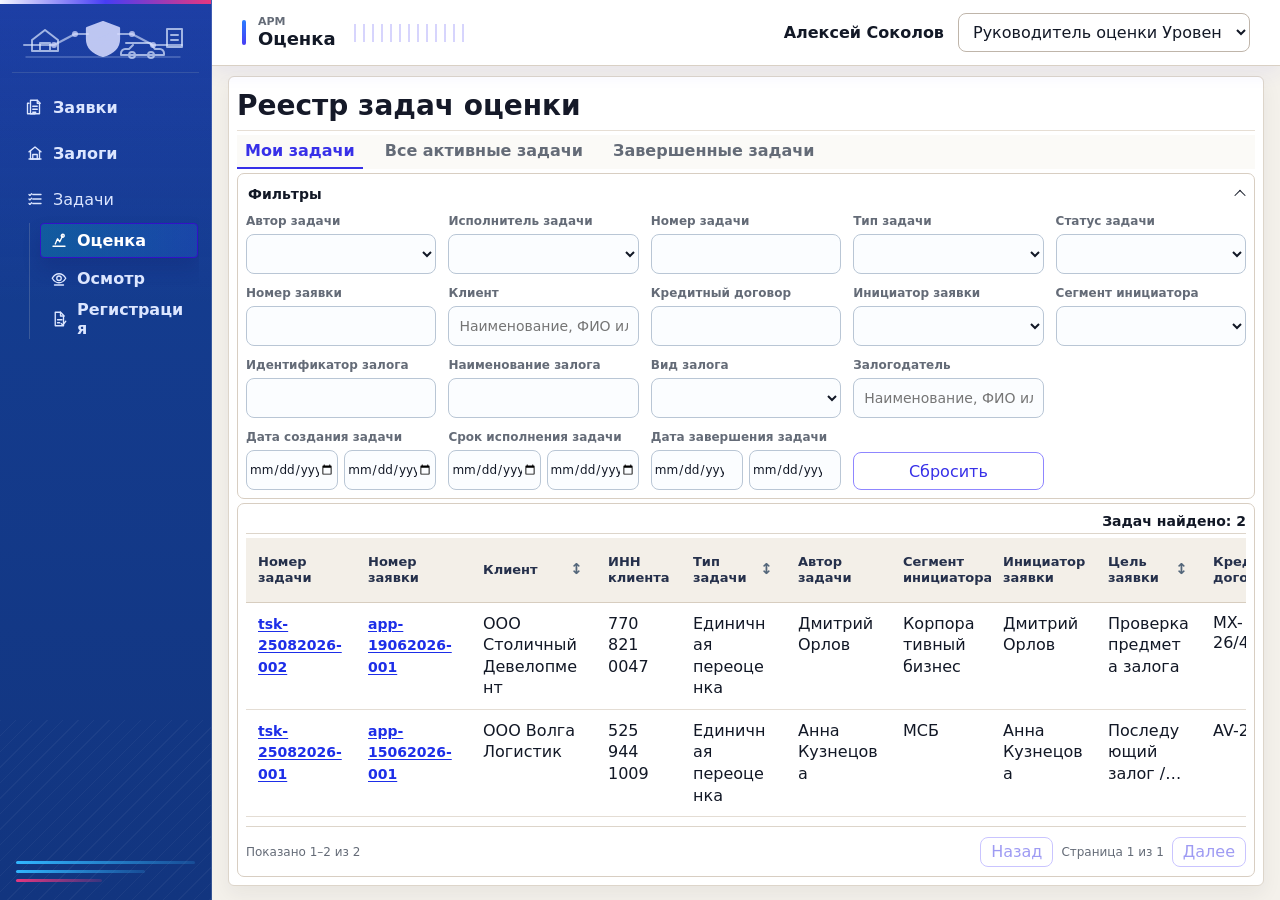
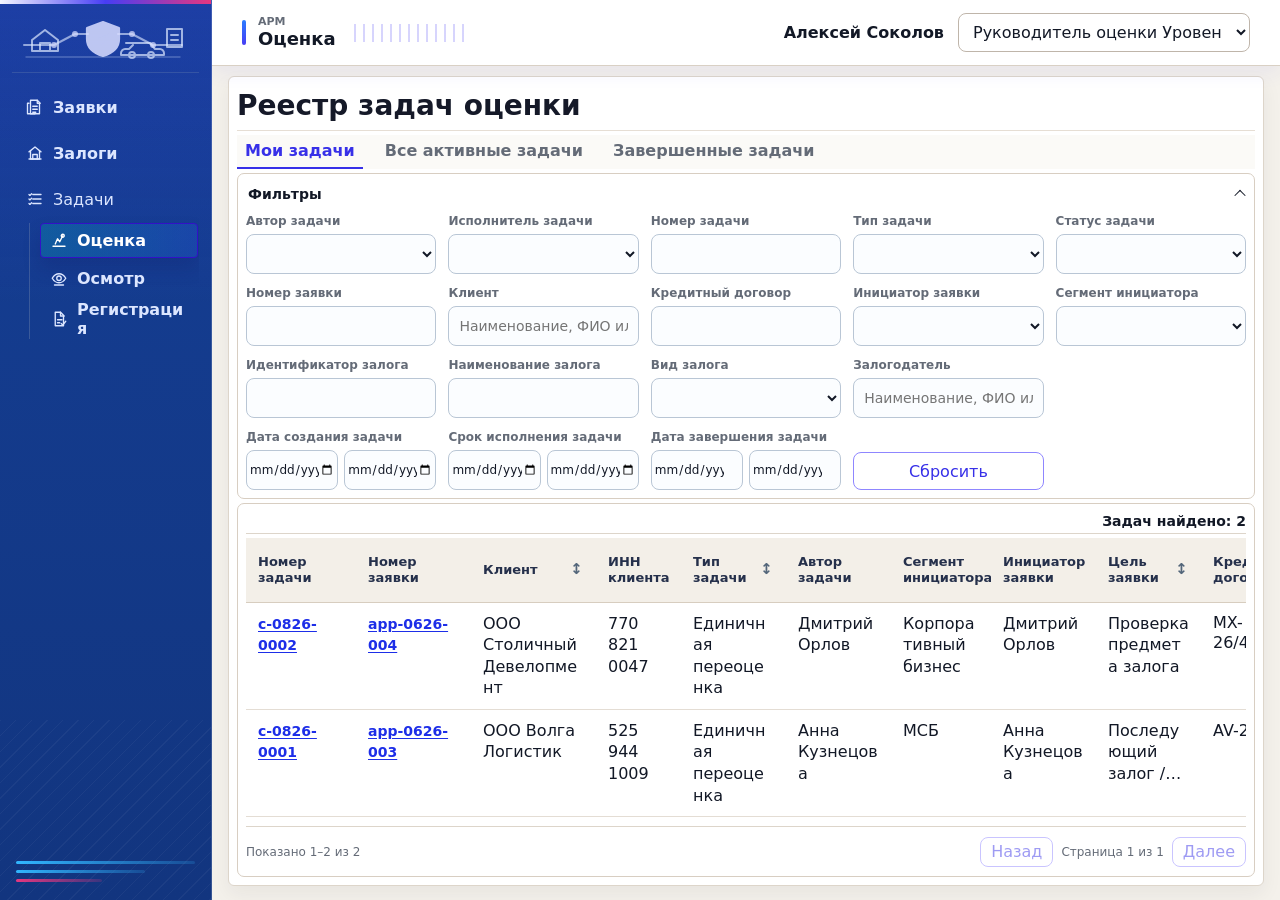
